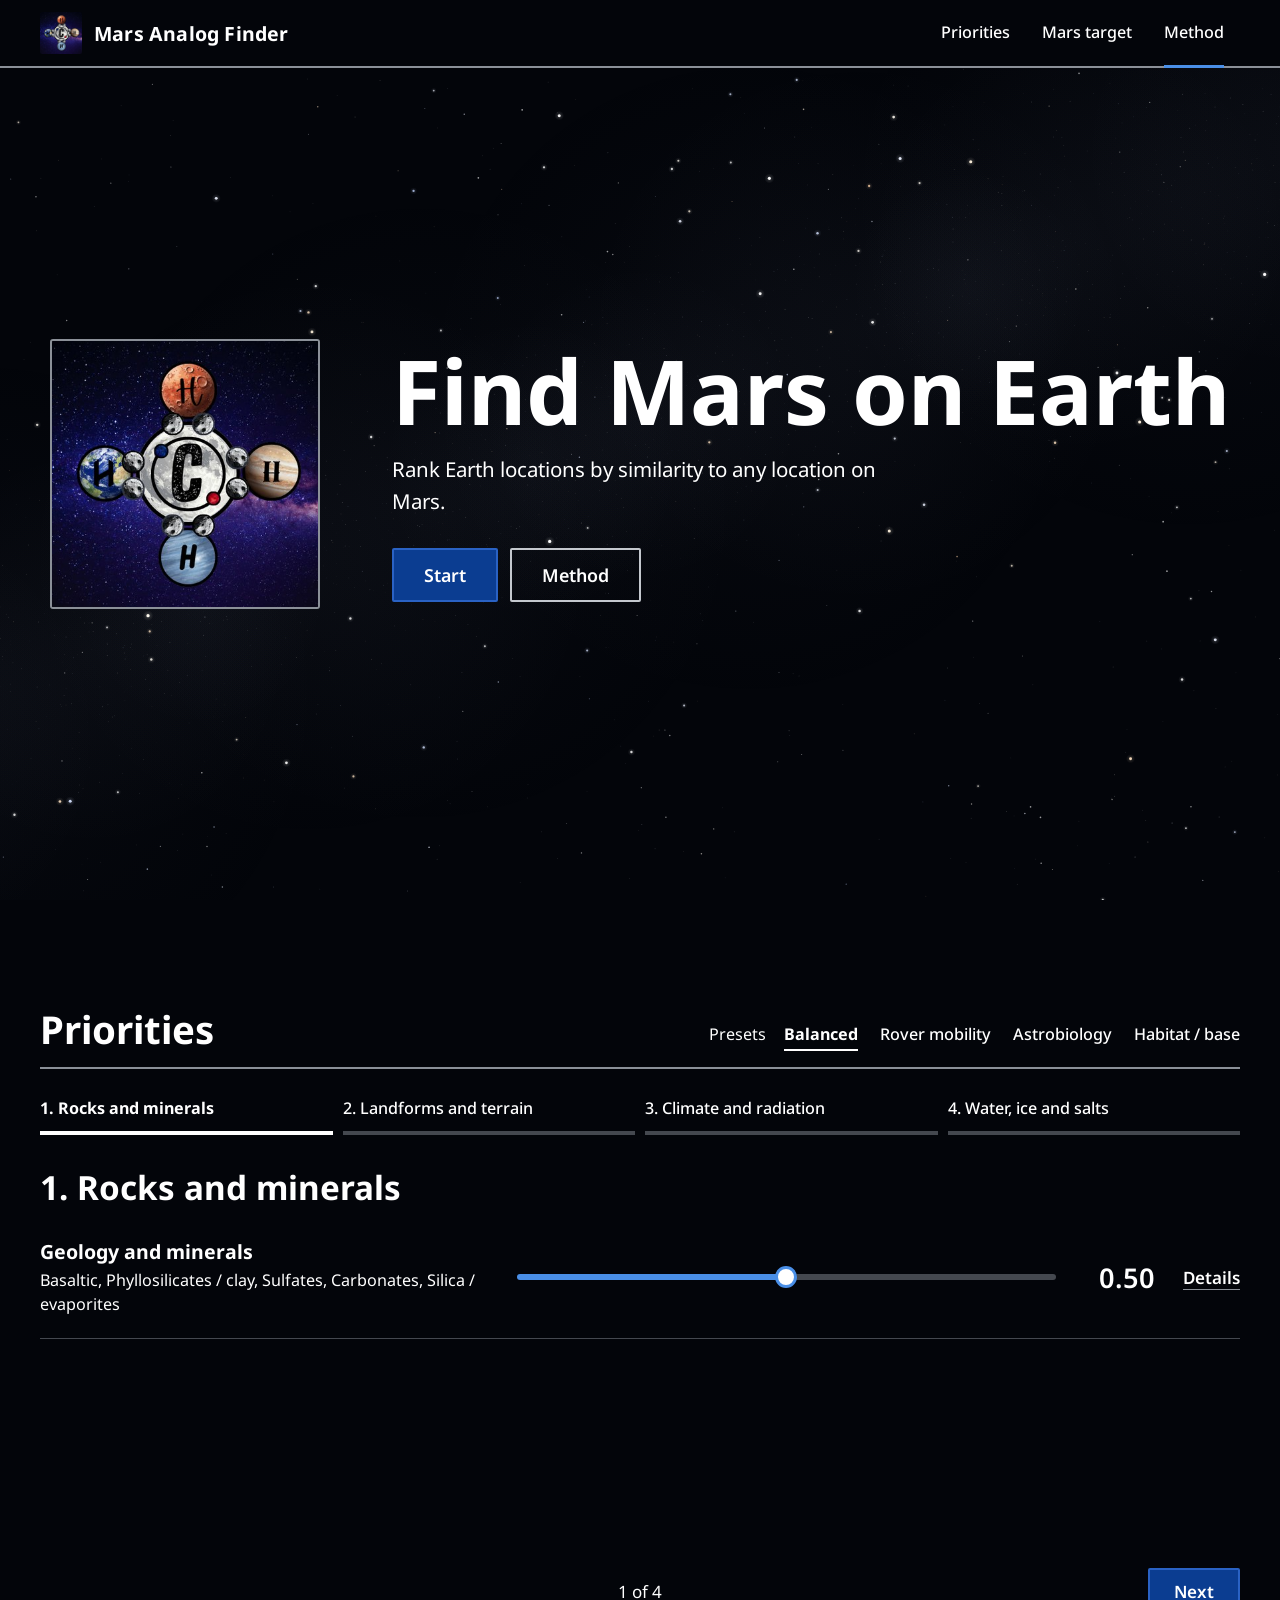
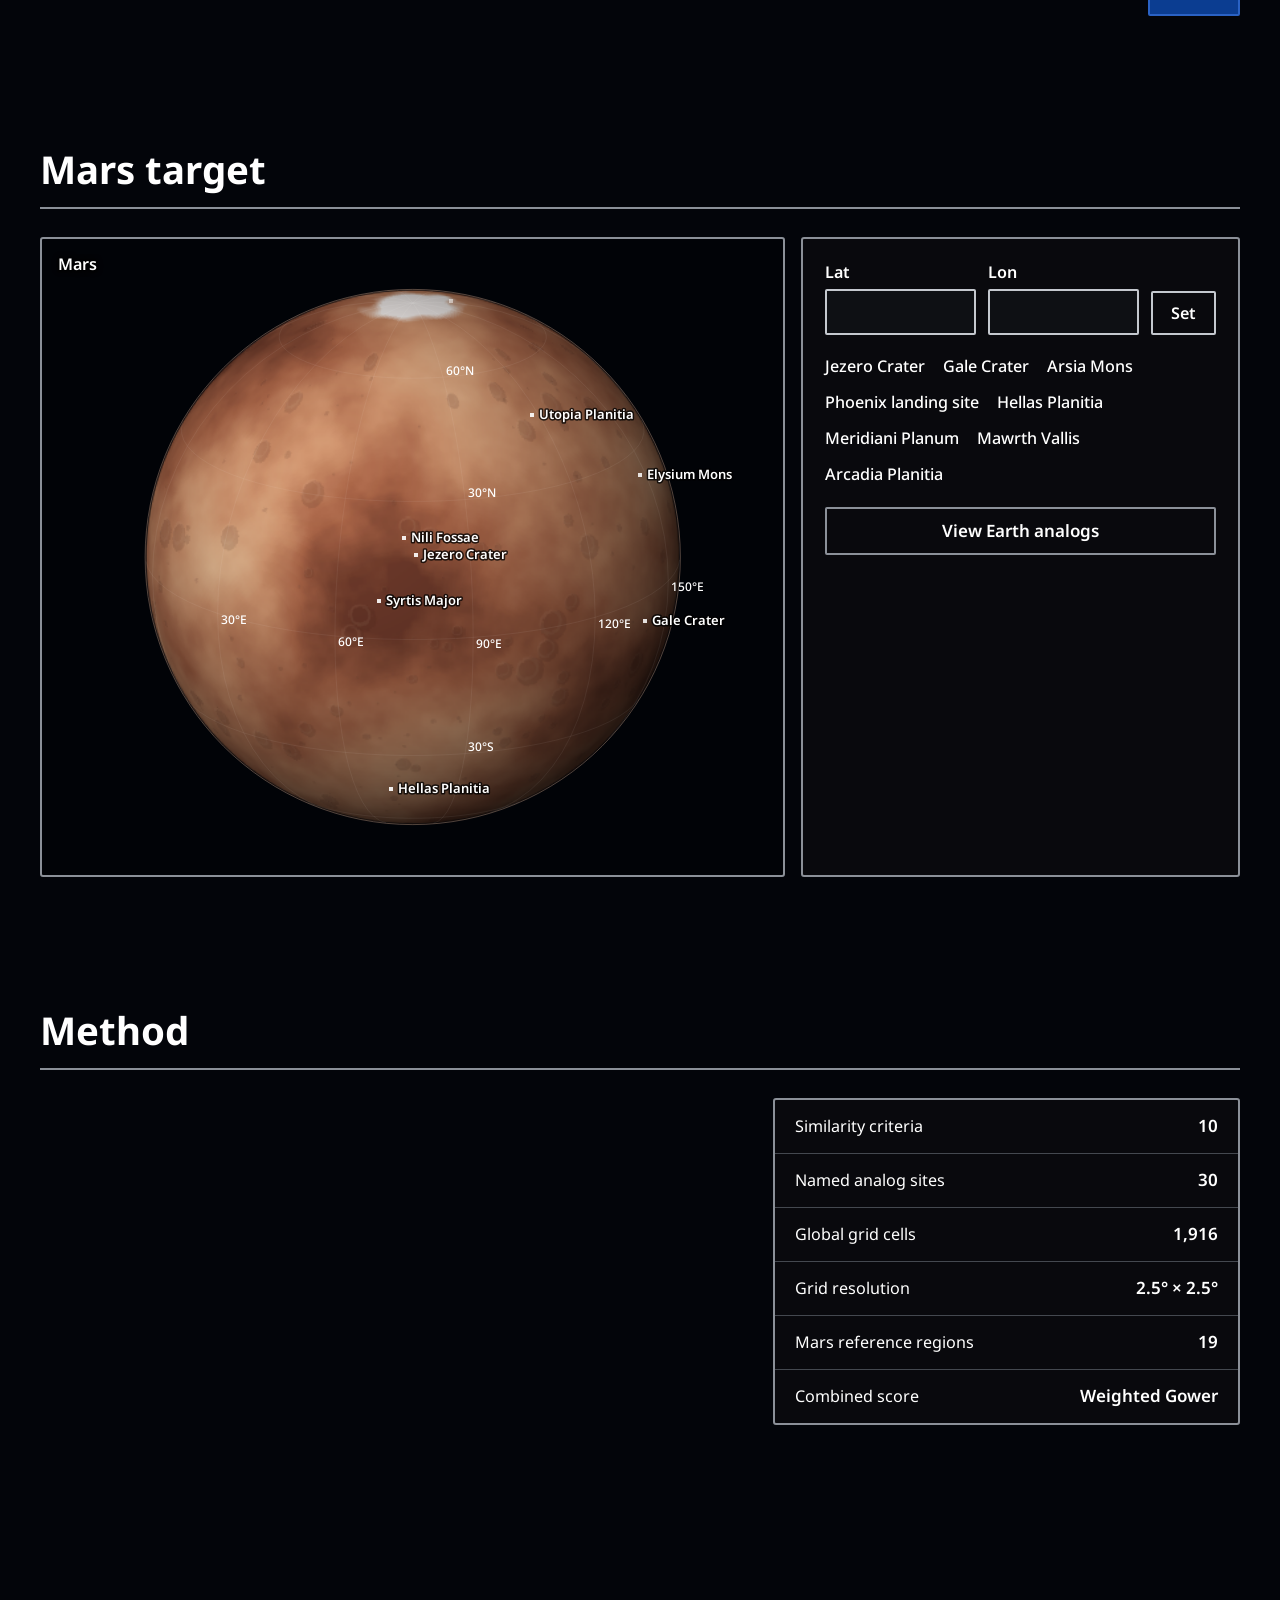
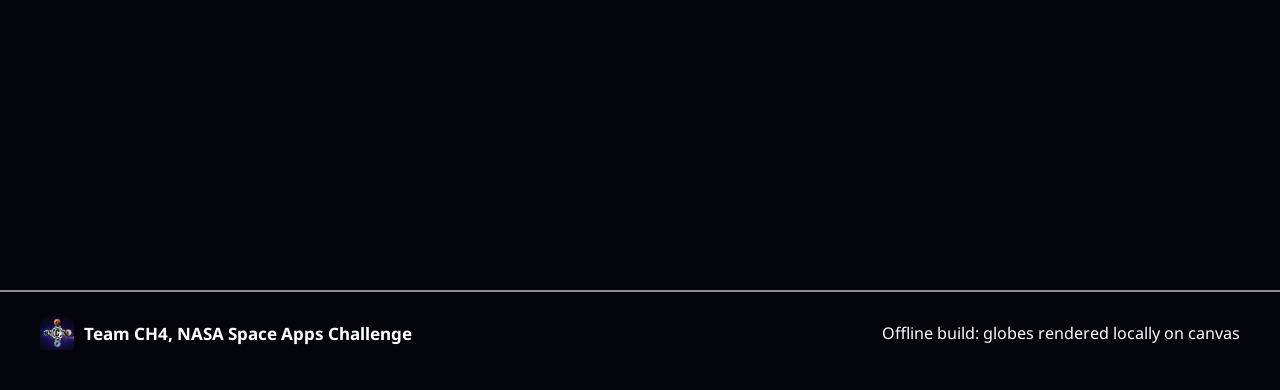
==== snowflake.html @ 0c8e8b40 "Updated wiki images & street view API, changed the format of the demo site." ====
<!DOCTYPE html>
<html lang="en">
<head>
  <meta charset="utf-8" />
  <meta name="viewport" content="width=device-width, initial-scale=1" />
  <meta name="snowflake-source" content="cortex-agent-authored" />
  <script type="application/json" id="snowflake-report-metadata">
{
  "generated": "2026-11-15",
  "intent": "Mars Analog Finder (CH4, NASA Space Apps): weight similarity criteria, pick a Mars location, rank the most similar Earth locations.",
  "dataSources": [
    {
      "type": "file",
      "path": "data/earth_sites.json"
    },
    {
      "type": "file",
      "path": "data/earth_grid.json"
    },
    {
      "type": "file",
      "path": "data/mars_regions.json"
    },
    {
      "type": "file",
      "path": "data/earth_coastlines.json"
    }
  ],
  "sections": [
    {
      "id": "hero",
      "title": "Find Mars on Earth",
      "producerNotes": "Static intro; stats are filled in from the embedded data at load."
    },
    {
      "id": "how",
      "title": "Three steps from Mars to Earth",
      "producerNotes": "Static description of the scoring formula in js/scoring.js."
    },
    {
      "id": "priorities",
      "title": "Set your mission priorities",
      "dataSources": [
        {
          "type": "file",
          "path": "js/criteria.js"
        }
      ],
      "producerNotes": "Criteria and presets come from js/criteria.js."
    },
    {
      "id": "target",
      "title": "Choose a location on Mars",
      "dataSources": [
        {
          "type": "file",
          "path": "data/mars_regions.json"
        }
      ],
      "producerNotes": "Offline canvas Mars globe (js/canvas-globes.js) with a procedural texture."
    },
    {
      "id": "results",
      "title": "Your closest Earth analogs",
      "dataSources": [
        {
          "type": "file",
          "path": "data/earth_sites.json"
        },
        {
          "type": "file",
          "path": "data/earth_grid.json"
        }
      ],
      "producerNotes": "Scores computed client-side by js/scoring.js. The bundled data is DEMO placeholder values; rebuild with tools/build_snowflake.mjs after replacing data/."
    }
  ]
}
  </script>
  <title>Mars Analog Finder | Team CH4</title>
  <meta name="description" content="Rank Earth locations by similarity to any location on Mars." />
  <link rel="icon" type="image/jpeg" data-logo />
  <style>
/* ==========================================================================
   Mars Analog Finder — styles
   Two typefaces only: Narwal for headings, Noto Sans for everything else.
   ========================================================================== */

/* Noto Sans is self-hosted (SIL Open Font License, assets/fonts/NotoSans-OFL.txt).
   Narwal loads from assets/fonts/Narwal.woff2 or a locally installed copy;
   until either exists, headings fall back to bold Noto Sans. */
@font-face { font-family: "Noto Sans"; font-style: normal; font-weight: 400; font-display: swap; src:url([data-uri]) format("woff2"); }
@font-face { font-family: "Noto Sans"; font-style: normal; font-weight: 500; font-display: swap; src:url([data-uri]) format("woff2"); }
@font-face { font-family: "Noto Sans"; font-style: normal; font-weight: 600; font-display: swap; src:url([data-uri]) format("woff2"); }
@font-face { font-family: "Noto Sans"; font-style: normal; font-weight: 700; font-display: swap; src:url([data-uri]) format("woff2"); }
@font-face { font-family: "Narwal"; font-style: normal; font-weight: 400 900; font-display: swap; src: local("Narwal"), local("Narwal Bold"); }

:root {
  color-scheme: dark;
  --bg: #03050a;
  --panel: rgba(10, 11, 14, 0.9);
  --panel-2: #0e1014;
  --line: #8b9098;          /* box outlines (2px), neutral grey */
  --line-2: #c4c8ce;        /* controls, hover */
  --rule: #44484f;          /* hairlines inside tables and lists */
  --text: #ffffff;          /* every piece of text is pure white */
  --nasa-blue: #0b3d91;
  --nasa-blue-2: #1450b5;
  --data: #4a8fe7;
  --err: #e5584f;
  --radius: 3px;
  --radius-sm: 2px;
  --bw: 2px;                /* border width */
  --font-head: "Narwal", "Noto Sans", sans-serif;
  --font-sans: "Noto Sans", sans-serif;
  /* Numbers use Noto Sans too, with tabular figures so columns line up. */
  --font-mono: var(--font-sans);
  /* Kept for the canvas globe, which reads these for its labels. */
  --font-display: var(--font-head);
  --font-body: var(--font-sans);
  --ease: cubic-bezier(.2, .7, .2, 1);
  /* Legible text on top of the globes without a box behind it. */
  --halo: 0 0 3px #000, 0 0 6px #000, 0 1px 2px #000;
}

*, *::before, *::after { box-sizing: border-box; }
/* 17px base; the smallest text anywhere is .85rem ≈ 14.5px. */
html { font-size: 17px; scroll-behavior: smooth; scroll-padding-top: 76px; }
body {
  margin: 0;
  min-height: 100vh;
  background: var(--bg);
  color: var(--text);
  font-family: var(--font-sans);
  font-variant-numeric: tabular-nums;
  font-size: 1rem;
  line-height: 1.55;
  overflow-x: hidden;
  -webkit-font-smoothing: antialiased;
}
img, svg { max-width: 100%; }
a { color: var(--text); text-decoration-thickness: 1px; text-underline-offset: 3px; }
a:hover { color: var(--text); }
::selection { background: rgba(74, 143, 231, .35); color: #fff; }
[hidden] { display: none !important; }
sub, sup { font-size: max(.8em, 14px); }
button, input, select { font-family: var(--font-sans); }

/* ---------------------------------------------------------------- background */
#starfield { position: fixed; inset: 0; width: 100%; height: 100%; z-index: -1; pointer-events: none; }

/* ---------------------------------------------------------------- nav */
.nav {
  position: fixed; top: 0; left: 0; right: 0; z-index: 50;
  display: flex; align-items: center; justify-content: space-between; gap: 20px;
  height: 68px; padding: 0 clamp(16px, 4vw, 40px);
  background: #03050a;
  border-bottom: var(--bw) solid var(--line);
}
.brand { display: flex; align-items: center; gap: 12px; text-decoration: none; color: var(--text); }
.brand-logo { display: block; width: 42px; height: 42px; border-radius: var(--radius-sm); object-fit: cover; }
.brand strong { font: 700 1.15rem var(--font-head); letter-spacing: .01em; }
.steps { display: flex; align-self: stretch; }
.step { position: relative; display: flex; align-items: center; padding: 0 16px; color: var(--text); text-decoration: none; font-size: .95rem; font-weight: 500; }
.step::after { content: ""; position: absolute; left: 16px; right: 16px; bottom: calc(-1 * var(--bw)); height: 3px; background: transparent; transition: background .2s; }
.step.is-active::after { background: var(--data); }
.step.is-locked { display: none; }

/* ---------------------------------------------------------------- type */
h1, h2, h3, h4 { margin: 0; color: var(--text); font-family: var(--font-head); font-weight: 700; line-height: 1.12; }
h2 { font-size: clamp(1.9rem, 3vw, 2.5rem); }
h3 { font-size: 1.2rem; }
h4 { font-size: 1.05rem; }
.muted { color: var(--text); }

/* ---------------------------------------------------------------- reveal */
/* Scroll-linked fade (js/app.js sets --reveal from 0 to 1): the top of each block
   appears first and the bottom follows, so text fades in line by line. */
.reveal {
  --reveal: 0;
  -webkit-mask-image: linear-gradient(180deg, #000 calc(var(--reveal) * 160% - 60%), transparent calc(var(--reveal) * 160%));
  mask-image: linear-gradient(180deg, #000 calc(var(--reveal) * 160% - 60%), transparent calc(var(--reveal) * 160%));
}
.reveal.in { -webkit-mask-image: none; mask-image: none; }

/* ---------------------------------------------------------------- layout */
main { position: relative; }
.section { position: relative; width: 100%; max-width: 1280px; margin: 0 auto; padding: clamp(76px, 9vw, 108px) clamp(16px, 4vw, 40px) 24px; }
.section-head { display: flex; flex-wrap: wrap; align-items: flex-end; justify-content: space-between; gap: 14px 28px; margin-bottom: 28px; padding-bottom: 16px; border-bottom: var(--bw) solid var(--line); }
.panel { background: var(--panel); border: var(--bw) solid var(--line); border-radius: var(--radius); }

/* ---------------------------------------------------------------- hero */
.hero { min-height: 100vh; display: flex; align-items: center; justify-content: center; gap: clamp(28px, 6vw, 72px); max-width: 1280px; margin: 0 auto; padding: 120px clamp(16px, 4vw, 40px) 72px; }
.hero-logo { display: block; width: clamp(170px, 22vw, 270px); height: auto; border: var(--bw) solid var(--line); border-radius: var(--radius); }
.hero-title { font-size: clamp(3rem, 7vw, 5.6rem); line-height: 1; margin-bottom: 18px; }
.hero-sub { font-size: clamp(1.1rem, 1.6vw, 1.3rem); max-width: 540px; margin: 0 0 30px; }
.hero-cta { display: flex; flex-wrap: wrap; gap: 12px; }
.no-logo .hero-logo, .no-logo .brand-logo, .no-logo .footer-brand img { display: none; }

/* ---------------------------------------------------------------- buttons */
.btn { --h: 48px; display: inline-flex; align-items: center; justify-content: center; height: var(--h); padding: 0 24px; border: var(--bw) solid transparent; border-radius: var(--radius-sm); font: 600 1rem var(--font-sans); color: var(--text); text-decoration: none; cursor: pointer; transition: background .15s, border-color .15s; white-space: nowrap; }
.btn-primary { background: var(--nasa-blue); border-color: #2a62c4; }
.btn-primary:hover { background: var(--nasa-blue-2); }
.btn-ghost { background: transparent; border-color: var(--line-2); }
.btn-ghost:hover { border-color: #fff; }
.btn-lg { --h: 54px; padding: 0 30px; font-size: 1.05rem; }
.btn-sm { --h: 44px; padding: 0 18px; font-size: .95rem; }
.btn-block { width: 100%; }
.btn:disabled { background: transparent; border-color: var(--line); cursor: not-allowed; }
/* Plain text button (Back, Details). */
.btn-text { padding: 6px 0; border: 0; background: none; color: var(--text); font: 600 1rem var(--font-sans); text-decoration: underline; text-decoration-color: var(--line); text-underline-offset: 5px; cursor: pointer; }
.btn-text:hover { text-decoration-color: #fff; }
:focus-visible { outline: 2px solid var(--data); outline-offset: 3px; }

/* Text options (presets, quick picks, map layers, Bars/Color): words, not boxes.
   The active option is bold and underlined. */
.chip-row, .segmented { display: flex; flex-wrap: wrap; gap: 4px 22px; }
.chip, .segmented button {
  padding: 4px 0; border: 0; border-bottom: 2px solid transparent; border-radius: 0; background: none;
  color: var(--text); font: 500 .95rem var(--font-sans); cursor: pointer; transition: border-color .15s;
}
.chip:hover, .segmented button:hover { border-bottom-color: var(--line); }
.chip.is-active, .segmented button.is-active { font-weight: 700; border-bottom-color: #fff; }

/* ---------------------------------------------------------------- priorities */
.presets-wrap { display: flex; flex-wrap: wrap; align-items: baseline; gap: 6px 18px; }
.presets-wrap > span { font-size: .95rem; }

/* Progress: four labelled segments; done ones blue, the current one white. */
.progress { display: grid; grid-template-columns: repeat(4, minmax(0, 1fr)); gap: 10px; margin: 0 0 34px; padding: 0; list-style: none; }
.progress button { display: block; width: 100%; padding: 0 0 12px; border: 0; border-bottom: 4px solid var(--rule); background: none; color: var(--text); font: 500 .95rem var(--font-sans); text-align: left; cursor: pointer; transition: border-color .2s; }
.progress button.is-done { border-bottom-color: var(--nasa-blue-2); }
.progress button[aria-current="step"] { border-bottom-color: #fff; font-weight: 700; }
.progress button:disabled { cursor: default; }
.progress button:hover:not(:disabled):not([aria-current]) { border-bottom-color: var(--line); }

/* Paged form: every page sits in the same grid cell, so the box keeps the
   tallest page's height and the Back/Next row never jumps. */
.criteria-grid { display: grid; overflow-x: clip; }   /* off-page slides must not widen the page; dropdowns still overflow downwards */
.category-block { grid-area: 1 / 1; align-content: start; transition: opacity .35s var(--ease), transform .35s var(--ease), visibility 0s linear .35s; }
.category-block:not(.is-current) { opacity: 0; transform: translateX(var(--from, 24px)); visibility: hidden; pointer-events: none; }
.category-block.is-current { transition: opacity .35s var(--ease), transform .35s var(--ease); }
.category-title { font-size: clamp(1.6rem, 2.6vw, 2rem); margin-bottom: 10px; }

/* One row per criterion: name and what it measures, then the slider and value. */
.category-cards { display: grid; }
.crit-card { position: relative; display: grid; grid-template-columns: minmax(0, 1fr) minmax(240px, 1.2fr) 4.2rem auto; align-items: center; gap: 8px 28px; padding: 22px 0; border-bottom: 1px solid var(--rule); }
.crit-card.is-open { z-index: 30; }
.crit-text label { display: block; font: 700 1.15rem var(--font-sans); }
.crit-measures { margin: 4px 0 0; font-size: .95rem; line-height: 1.45; }
.crit-value { font: 600 1.6rem var(--font-sans); text-align: right; font-variant-numeric: tabular-nums; }
.crit-card.is-off .crit-text, .crit-card.is-off .crit-value { opacity: .6; }
.slider { --pct: 50%; width: 100%; margin: 0; -webkit-appearance: none; appearance: none; height: 6px; border-radius: 3px; background: linear-gradient(90deg, var(--cat) 0 var(--pct), var(--rule) var(--pct) 100%); outline-offset: 8px; cursor: pointer; }
.slider::-webkit-slider-thumb { -webkit-appearance: none; width: 22px; height: 22px; border-radius: 50%; background: #fff; border: 3px solid var(--cat); }
.slider::-moz-range-thumb { width: 16px; height: 16px; border-radius: 50%; background: #fff; border: 3px solid var(--cat); }
/* Details open as a dropdown below the row: it scrolls internally and never changes the row height. */
.crit-info {
  position: absolute; left: 0; right: 0; top: calc(100% - 1px); z-index: 20;
  max-height: 300px; overflow-y: auto; padding: 16px 20px; font-size: .95rem;
  background: #0e1014; border: var(--bw) solid var(--line-2); border-radius: 0 0 var(--radius) var(--radius);
  opacity: 0; visibility: hidden; transform: translateY(-6px);
  transition: opacity .25s var(--ease), transform .25s var(--ease), visibility 0s linear .25s;
}
.crit-card.is-open .crit-info { opacity: 1; visibility: visible; transform: none; transition: opacity .25s var(--ease), transform .25s var(--ease); }
.crit-info p { margin: 0 0 10px; }
.crit-info dl { display: grid; grid-template-columns: auto 1fr; gap: 8px 16px; margin: 0; }
.crit-info dt { font-weight: 700; }
.crit-info dd { margin: 0; }
.crit-info .crit-note { margin: 12px 0 0; }

.form-nav { display: grid; grid-template-columns: 1fr auto 1fr; align-items: center; gap: 16px; margin-top: 30px; }
.form-nav #pagePrev { justify-self: start; }
.form-nav #pageNext { justify-self: end; }
.form-nav .btn-text:disabled { visibility: hidden; }
.form-count { font-size: 1rem; }

/* ---------------------------------------------------------------- viewers */
.viewer-shell { position: relative; border: var(--bw) solid var(--line); border-radius: var(--radius); overflow: hidden; min-height: 520px; background: rgba(1, 2, 6, .55); }
.viewer { position: absolute; inset: 0; }
.viewer .cesium-viewer, .viewer .cesium-widget, .viewer canvas { width: 100%; height: 100%; }
.viewer .cesium-viewer-bottom { opacity: .7; }
.viewer .cesium-widget-credits { font-size: 12px; }
.mars-shell .viewer canvas { cursor: crosshair !important; }
.mars-shell .viewer canvas:active { cursor: grabbing !important; }
.viewer-loading { position: absolute; inset: 0; display: grid; place-content: center; justify-items: center; gap: 12px; transition: opacity .4s; z-index: 3; }
.viewer-loading.done { opacity: 0; pointer-events: none; }
.viewer-loading.error p { max-width: 340px; text-align: center; }
.spinner { width: 140px; height: 3px; background: var(--line); position: relative; overflow: hidden; }
.spinner::after { content: ""; position: absolute; top: 0; bottom: 0; width: 30%; background: var(--data); animation: scan 1.1s linear infinite; }
@keyframes scan { from { left: -30%; } to { left: 100%; } }
.viewer-badge { position: absolute; z-index: 4; top: 14px; left: 16px; font: 600 .95rem var(--font-sans); text-shadow: var(--halo); pointer-events: none; }
.cursor-readout { position: absolute; z-index: 5; pointer-events: none; font: 600 .95rem var(--font-sans); white-space: pre; text-shadow: var(--halo); transform: translate(16px, 14px); }
.viewer-tooltip { position: absolute; z-index: 6; pointer-events: none; min-width: 180px; padding: 10px 14px; border: var(--bw) solid var(--line-2); border-radius: var(--radius-sm); background: rgba(5, 8, 15, .97); transform: translate(14px, -50%); }
.viewer-tooltip b { display: block; font: 700 1rem var(--font-sans); }
.viewer-tooltip span { display: block; font-size: .9rem; margin-top: 2px; }
.viewer-tooltip strong { display: block; font: 600 1.2rem var(--font-sans); }

/* ---------------------------------------------------------------- target */
.target-layout { display: grid; grid-template-columns: minmax(0, 1.7fr) minmax(320px, 1fr); gap: 16px; }
.mars-shell { min-height: 640px; }
.target-panel { padding: 22px; display: flex; flex-direction: column; gap: 16px; }
.coord-form { display: grid; grid-template-columns: 1fr 1fr auto; gap: 12px; align-items: end; }
.coord-form label, .select-wrap { display: grid; gap: 6px; font: 600 .95rem var(--font-sans); }
input[type="number"], select { width: 100%; height: 46px; padding: 0 12px; border: var(--bw) solid var(--line-2); border-radius: var(--radius-sm); background: var(--panel-2); color: var(--text); font: 400 1rem var(--font-sans); transition: border-color .15s; }
input[type="number"]:focus, select:focus { border-color: var(--data); outline: none; }
/* No dropdown arrow icon: the select reads as a plain field. */
select { -webkit-appearance: none; appearance: none; cursor: pointer; }
select option { background: #0b111d; }
.form-error { margin: -6px 0 0; padding-left: 10px; border-left: 3px solid var(--err); font-size: .95rem; }
.form-error:empty { display: none; }
#quickPicks { gap: 4px 18px; }
.target-readout { flex: 1; padding-top: 14px; border-top: 1px solid var(--rule); }
.target-readout .coord-big { font: 600 1.4rem var(--font-sans); }
.target-readout .near { margin: 2px 0 14px; font: 700 1.1rem var(--font-head); }
.profile-list { display: grid; gap: 10px; }
.profile-row { display: grid; grid-template-columns: 110px 1fr 48px; align-items: center; gap: 12px; font-size: .95rem; }
.profile-row .bar { height: 12px; background: var(--rule); }
.profile-row .bar i { display: block; height: 100%; width: 0; background: var(--cat); transition: width .6s var(--ease); }
.profile-row .v { text-align: right; }

/* ---------------------------------------------------------------- results */
.results.is-hidden { display: none; }
.demo-badge { font-size: .95rem; }
.top-cards { display: grid; grid-template-columns: repeat(5, minmax(0, 1fr)); gap: 12px; margin-bottom: 16px; }
.top-card { display: flex; flex-direction: column; overflow: hidden; padding: 16px; text-align: left; cursor: pointer; color: var(--text); font: inherit; transition: border-color .15s, background .15s; }
.top-card:hover { border-color: var(--line-2); }
.top-card.is-selected { border-color: var(--data); background: rgba(16, 32, 60, .92); }
.top-head { display: flex; align-items: baseline; justify-content: space-between; }
.rank { font: 700 1.7rem var(--font-head); line-height: 1; }
.top-score { font: 600 1.8rem var(--font-sans); font-variant-numeric: tabular-nums; line-height: 1; }
.score-bar { height: 6px; background: var(--rule); margin: 12px 0 14px; }
.score-bar i { display: block; height: 100%; width: 0; background: var(--data); transition: width .8s var(--ease); }
.top-card h4 { font-size: 1.1rem; }
.top-card .where { margin: 2px 0 14px; font-size: .95rem; }
.mini-bars { margin-top: auto; display: grid; grid-template-columns: repeat(10, 1fr); align-items: end; gap: 3px; height: 68px; border-bottom: var(--bw) solid var(--line-2); }
.mini-bars i { display: block; background: var(--cat); height: 0; transition: height .7s var(--ease); }

/* Location images: the image, then a caption underneath (no label boxes over the picture). */
.card-photo { margin: -16px -16px 14px; }
.card-photo .view-img { border: 0; border-bottom: var(--bw) solid var(--line); border-radius: 0; }
.card-photo figcaption { padding: 6px 16px 0; font-size: .85rem; line-height: 1.35; }
.card-photo figcaption:empty { display: none; }
.view-img { position: relative; aspect-ratio: 16 / 9; overflow: hidden; border: var(--bw) solid var(--line); border-radius: var(--radius-sm); background: #0b0d12; }
.view-img img { display: block; width: 100%; height: 100%; object-fit: cover; opacity: 0; transition: opacity .5s var(--ease); }
.is-loaded .view-img img[src] { opacity: 1; }
.view-img .pano { position: absolute; inset: 0; }
.card-photo .pano { pointer-events: none; }   /* the card itself is the click target */

.earth-layout { display: grid; grid-template-columns: minmax(0, 1.7fr) minmax(340px, 1fr); gap: 16px; margin-bottom: 16px; align-items: start; }
.earth-shell { height: 720px; min-height: 0; }
/* Map controls sit on soft dark fades, not in boxes. */
.layer-picker { position: absolute; top: 0; left: 0; right: 0; z-index: 5; display: flex; flex-wrap: wrap; padding: 12px 16px 28px; gap: 2px 18px; background: linear-gradient(180deg, rgba(3, 5, 10, .92), rgba(3, 5, 10, .6) 60%, transparent); }
.layer-picker .chip, .view-toggle button { text-shadow: var(--halo); }
.map-key { position: absolute; right: 0; bottom: 0; z-index: 5; display: flex; flex-direction: column; align-items: flex-end; gap: 10px; padding: 40px 16px 14px 48px; background: radial-gradient(120% 120% at 100% 100%, rgba(3, 5, 10, .92) 45%, transparent 75%); }
.legend { width: 260px; }
.legend:empty { display: none; }
.legend h5 { margin: 0 0 8px; font: 700 1rem var(--font-head); text-align: right; text-shadow: var(--halo); }
.legend .ramp { height: 14px; background: linear-gradient(90deg, #123a82, #2a63c4, #7fa6d9, #e8c9a0, #f39a42, #ff7a00); }
.legend .ticks { display: flex; justify-content: space-between; margin-top: 4px; font-size: .9rem; text-shadow: var(--halo); }

.detail-panel { padding: 22px; display: flex; flex-direction: column; gap: 12px; }
.detail-panel .detail-title { font-size: 1.5rem; }
.detail-panel .where { margin: 0; font-size: .95rem; }
.detail-total { padding: 8px 0; border-top: 1px solid var(--rule); border-bottom: 1px solid var(--rule); }
.detail-total strong { font: 600 2.4rem var(--font-sans); font-variant-numeric: tabular-nums; }
.detail-panel .chart-box { height: 400px; }
.detail-views { display: grid; grid-template-columns: repeat(auto-fit, minmax(170px, 1fr)); gap: 12px; }
.view { margin: 0; display: grid; gap: 6px; align-content: start; }
.view figcaption { display: grid; gap: 2px; font-size: .85rem; line-height: 1.4; }
.view figcaption a { font-weight: 600; }
.view figcaption span { overflow-wrap: anywhere; }
.score-table, .rules-table { width: 100%; border-collapse: collapse; font-size: .95rem; }
.score-table th, .rules-table th { padding: 8px 0; text-align: left; font: 700 .95rem var(--font-sans); border-bottom: var(--bw) solid var(--line); }
.score-table td, .rules-table td { padding: 7px 0; border-bottom: 1px solid var(--rule); }
.score-table th:not(:first-child), .score-table td:not(:first-child) { text-align: right; }
.score-table td:not(:first-child) { font-variant-numeric: tabular-nums; }
.score-table .dot { display: inline-block; width: 10px; height: 10px; margin-right: 8px; background: var(--cat); }
.table-wrap { overflow-x: auto; }

.charts-grid { display: grid; grid-template-columns: repeat(2, minmax(0, 1fr)); gap: 16px; }
.chart-card { padding: 20px 22px 18px; }
.chart-card.wide { grid-column: 1 / -1; }
.chart-card header { display: flex; flex-wrap: wrap; align-items: center; justify-content: space-between; gap: 10px 20px; margin-bottom: 14px; padding-bottom: 12px; border-bottom: 1px solid var(--rule); }
.chart-card header > select { width: auto; min-width: 210px; max-width: 100%; }
.select-row { display: flex; gap: 14px; }
.select-wrap { min-width: 190px; grid-template-columns: auto 1fr; align-items: center; }
.chart-box { position: relative; width: 100%; height: 400px; }
.chart-box.tall { height: 440px; }
.chart-box > canvas { width: 100% !important; height: 100% !important; }
.chart-fallback { display: grid; place-items: center; height: 100%; font-size: .95rem; }

/* ---------------------------------------------------------------- method */
.method-grid { display: grid; grid-template-columns: minmax(0, 1.5fr) minmax(300px, 1fr); gap: 16px 32px; align-items: start; }
.method-main { display: grid; gap: 22px; }
.how-steps { margin: 0; padding-left: 1.4em; font: 700 1.15rem var(--font-head); display: grid; gap: 6px; }
.formula { display: flex; flex-wrap: wrap; align-items: center; gap: 12px 40px; padding: 4px 0 18px; border-bottom: 1px solid var(--rule); }
.formula code { font: 500 1.15rem var(--font-sans); }
.symbols { flex-basis: 100%; display: flex; flex-wrap: wrap; gap: 6px 28px; margin: 4px 0 0; font-size: .95rem; }
.symbols div { display: flex; gap: 8px; }
.symbols dt { font-weight: 700; }
.symbols dd { margin: 0; }
.rules-table th, .rules-table td { padding-right: 16px; }
.rules-table code { font: .95rem var(--font-sans); }
.spec { margin: 0; }
.spec div { display: flex; justify-content: space-between; align-items: baseline; gap: 16px; padding: 14px 20px; border-bottom: 1px solid var(--rule); }
.spec div:last-child { border-bottom: 0; }
.spec dt { font-size: .95rem; }
.spec dd { margin: 0; font: 600 1rem var(--font-sans); font-variant-numeric: tabular-nums; text-align: right; }

/* ---------------------------------------------------------------- footer / toast */
.footer { max-width: 1280px; margin: 56px auto 0; padding: 24px clamp(16px, 4vw, 40px) 40px; display: flex; flex-wrap: wrap; align-items: center; justify-content: space-between; gap: 12px; font-size: .95rem; border-top: var(--bw) solid var(--line); }
.footer p { margin: 0; }
.footer-brand { display: flex; align-items: center; gap: 10px; font: 700 1rem var(--font-head); }
.footer-brand img { width: 34px; height: 34px; border-radius: var(--radius-sm); }
.toast { position: fixed; left: 50%; bottom: 24px; z-index: 100; transform: translate(-50%, 16px); opacity: 0; padding: 12px 18px; border: var(--bw) solid var(--line-2); border-radius: var(--radius-sm); background: #0b111d; font-size: .95rem; transition: opacity .25s, transform .25s; pointer-events: none; }
.toast.show { opacity: 1; transform: translate(-50%, 0); }

/* ---------------------------------------------------------------- responsive */
@media (max-width: 1100px) {
  .top-cards { grid-template-columns: repeat(auto-fit, minmax(210px, 1fr)); }
  .crit-card { grid-template-columns: minmax(0, 1fr) 4.2rem auto; }
  .crit-card .slider { grid-column: 1 / -1; grid-row: 2; }
}
@media (max-width: 960px) {
  .hero { flex-direction: column; align-items: flex-start; min-height: 0; padding-top: 116px; }
  .target-layout, .earth-layout, .method-grid { grid-template-columns: minmax(0, 1fr); }
  .charts-grid { grid-template-columns: minmax(0, 1fr); }
}
@media (max-width: 680px) {
  .brand strong { display: none; }
  .step { padding: 0 9px; font-size: .85rem; }
  .step::after { left: 9px; right: 9px; }
  .step[data-step="how"] { display: none; }
  .mars-shell { min-height: 460px; }
  .earth-shell { height: 520px; }
  .coord-form { grid-template-columns: 1fr 1fr; }
  .coord-form .btn { grid-column: 1 / -1; }
  .legend { width: 170px; }
  .layer-picker { flex-wrap: nowrap; overflow-x: auto; scrollbar-width: none; }
  .layer-picker .chip { flex: none; }
  .progress { gap: 6px; }
  .progress button { font-size: .85rem; }
  .progress button:not([aria-current]) span { display: none; }
  .crit-card { gap: 8px 16px; padding: 18px 0; }
  .select-row { width: 100%; }
  .select-wrap { min-width: 0; flex: 1; }
  .chart-box, .chart-box.tall { height: 340px; }
}
@media (prefers-reduced-motion: reduce) {
  *, *::before, *::after { animation-duration: .001s !important; animation-iteration-count: 1 !important; transition-duration: .001s !important; }
  html { scroll-behavior: auto; }
}

  </style>
  <script src="/libs/chart.js@4.4.4/chart.umd.js"></script>
  <script type="application/json" data-src="data/earth_sites.json">{"note":"DEMO DATA - criterion values are fabricated placeholders (0-1). Replace with real data.","criteria":["geology","topography","aeolian","caves","temperature","uv","aridity","ice","salts","periglacial"],"sites":[{"id":"atacama","name":"Yungay, Atacama Desert","country":"Chile","lat":-24.08,"lon":-69.92,"description":"The driest non-polar desert on Earth. Hyper-arid soils, nitrate and perchlorate salts and extreme UV make it a classic analog for Martian soil chemistry and life detection.","values":{"geology":0.72,"topography":0.62,"aeolian":0.55,"caves":0.12,"temperature":0.58,"uv":0.97,"aridity":0.98,"ice":0.08,"salts":0.86,"periglacial":0.1}},{"id":"dryvalleys","name":"Wright Valley, McMurdo Dry Valleys","country":"Antarctica","lat":-77.52,"lon":161.85,"description":"Ice-free polar desert with katabatic winds, sublimating ground ice, polygonal terrain and briny ponds. One of the closest climate analogs to Mars.","values":{"geology":0.55,"topography":0.7,"aeolian":0.62,"caves":0.1,"temperature":0.95,"uv":0.7,"aridity":0.94,"ice":0.9,"salts":0.8,"periglacial":0.92}},{"id":"donjuan","name":"Don Juan Pond","country":"Antarctica","lat":-77.56,"lon":161.19,"description":"A calcium-chloride brine pond that stays liquid down to about −50 °C. Water tracks feeding it are a model for deliquescence-driven brines on Mars.","values":{"geology":0.48,"topography":0.55,"aeolian":0.3,"caves":0.05,"temperature":0.96,"uv":0.68,"aridity":0.9,"ice":0.78,"salts":0.99,"periglacial":0.7}},{"id":"haughton","name":"Haughton Crater, Devon Island","country":"Canada","lat":75.38,"lon":-89.68,"description":"A 23 km impact crater in a polar desert. Home of the NASA Haughton-Mars Project for testing rovers, suits and field operations.","values":{"geology":0.66,"topography":0.74,"aeolian":0.3,"caves":0.08,"temperature":0.86,"uv":0.55,"aridity":0.8,"ice":0.8,"salts":0.42,"periglacial":0.88}},{"id":"riotinto","name":"Río Tinto","country":"Spain","lat":37.72,"lon":-6.55,"description":"Acidic, iron-rich river with jarosite and other sulfates that mirror the sulfate deposits seen at Meridiani Planum.","values":{"geology":0.93,"topography":0.48,"aeolian":0.12,"caves":0.2,"temperature":0.38,"uv":0.62,"aridity":0.4,"ice":0.02,"salts":0.55,"periglacial":0.05}},{"id":"maunakea","name":"Mauna Kea summit","country":"USA (Hawaiʻi)","lat":19.82,"lon":-155.47,"description":"High-altitude basaltic volcano with palagonitic, Mars-like regolith, strong UV and thin air. Used for in-situ resource utilization (ISRU) and rover tests.","values":{"geology":0.85,"topography":0.8,"aeolian":0.25,"caves":0.55,"temperature":0.52,"uv":0.92,"aridity":0.66,"ice":0.2,"salts":0.2,"periglacial":0.32}},{"id":"kau","name":"Kaʻū Desert, Kīlauea","country":"USA (Hawaiʻi)","lat":19.37,"lon":-155.33,"description":"Basaltic tephra plains, fresh lava flows and skylit lava tubes. A strong analog for volcanic terrain and caves on Mars.","values":{"geology":0.88,"topography":0.58,"aeolian":0.4,"caves":0.82,"temperature":0.35,"uv":0.85,"aridity":0.6,"ice":0.02,"salts":0.22,"periglacial":0.05}},{"id":"holuhraun","name":"Holuhraun lava field","country":"Iceland","lat":64.85,"lon":-16.83,"description":"One of the youngest flood basalts on Earth, with glacial outwash and black basaltic sand dunes, much like Martian volcanic plains.","values":{"geology":0.86,"topography":0.6,"aeolian":0.58,"caves":0.45,"temperature":0.72,"uv":0.4,"aridity":0.55,"ice":0.55,"salts":0.18,"periglacial":0.66}},{"id":"bockfjord","name":"Bockfjord Volcanic Complex, Svalbard","country":"Norway","lat":79.43,"lon":13.32,"description":"Arctic volcanic center with carbonate globules similar to those in Martian meteorite ALH84001. Used as an AMASE test site.","values":{"geology":0.84,"topography":0.66,"aeolian":0.2,"caves":0.18,"temperature":0.88,"uv":0.45,"aridity":0.7,"ice":0.85,"salts":0.3,"periglacial":0.86}},{"id":"mdrs","name":"Mars Desert Research Station, Hanksville","country":"USA (Utah)","lat":38.41,"lon":-110.79,"description":"Red Jurassic mudstones, clays and gypsum near the Mars Society habitat used for long-duration crew simulations.","values":{"geology":0.8,"topography":0.72,"aeolian":0.6,"caves":0.15,"temperature":0.55,"uv":0.72,"aridity":0.82,"ice":0.05,"salts":0.5,"periglacial":0.12}},{"id":"kelso","name":"Kelso Dunes, Mojave Desert","country":"USA (California)","lat":34.9,"lon":-115.7,"description":"Tall booming sand dunes and desert pavement. Used to test rover traction and dune morphology.","values":{"geology":0.55,"topography":0.55,"aeolian":0.95,"caves":0.1,"temperature":0.6,"uv":0.8,"aridity":0.88,"ice":0.02,"salts":0.4,"periglacial":0.05}},{"id":"badwater","name":"Badwater Basin, Death Valley","country":"USA (California)","lat":36.23,"lon":-116.77,"description":"Salt pans, evaporites and extreme heat below sea level, with Mars Hill and ancient lake beds nearby.","values":{"geology":0.7,"topography":0.3,"aeolian":0.55,"caves":0.1,"temperature":0.45,"uv":0.82,"aridity":0.94,"ice":0.01,"salts":0.82,"periglacial":0.08}},{"id":"sossusvlei","name":"Sossusvlei, Namib Desert","country":"Namibia","lat":-24.73,"lon":15.29,"description":"Giant star and linear dunes with fog-fed moisture, comparable to the large Martian dune fields.","values":{"geology":0.42,"topography":0.5,"aeolian":0.99,"caves":0.05,"temperature":0.5,"uv":0.85,"aridity":0.92,"ice":0,"salts":0.48,"periglacial":0.02}},{"id":"timanfaya","name":"Timanfaya, Lanzarote","country":"Spain","lat":29.02,"lon":-13.75,"description":"Barren basaltic lava fields, cinder cones and lava tubes. Used by the ESA PANGAEA geology training course.","values":{"geology":0.87,"topography":0.62,"aeolian":0.35,"caves":0.78,"temperature":0.42,"uv":0.78,"aridity":0.75,"ice":0,"salts":0.28,"periglacial":0.02}},{"id":"pilbara","name":"Dresser Formation, Pilbara","country":"Australia","lat":-21.15,"lon":119.42,"description":"3.5 billion-year-old stromatolites and hydrothermal silica: a reference for searching ancient Martian rocks for biosignatures.","values":{"geology":0.9,"topography":0.52,"aeolian":0.3,"caves":0.12,"temperature":0.4,"uv":0.88,"aridity":0.8,"ice":0,"salts":0.36,"periglacial":0.02}},{"id":"lonar","name":"Lonar Crater","country":"India","lat":19.98,"lon":76.51,"description":"A young impact crater in Deccan basalt with a saline, alkaline lake. A rare basalt-hosted impact analog.","values":{"geology":0.86,"topography":0.7,"aeolian":0.1,"caves":0.1,"temperature":0.3,"uv":0.8,"aridity":0.45,"ice":0,"salts":0.62,"periglacial":0.02}},{"id":"dallol","name":"Dallol, Danakil Depression","country":"Ethiopia","lat":14.24,"lon":40.3,"description":"Hyper-acidic, hypersaline hydrothermal field with sulfur, iron oxides and potash salts. An extreme habitability test bed.","values":{"geology":0.92,"topography":0.35,"aeolian":0.2,"caves":0.08,"temperature":0.2,"uv":0.9,"aridity":0.85,"ice":0,"salts":0.95,"periglacial":0}},{"id":"qaidam","name":"Dalangtan Playa, Qaidam Basin","country":"China","lat":38.5,"lon":92,"description":"High, cold, hyper-arid playa with chlorides, sulfates and wind-carved yardangs, very similar to Martian evaporite basins.","values":{"geology":0.82,"topography":0.78,"aeolian":0.8,"caves":0.05,"temperature":0.7,"uv":0.88,"aridity":0.93,"ice":0.1,"salts":0.88,"periglacial":0.25}},{"id":"lavabeds","name":"Lava Beds National Monument","country":"USA (California)","lat":41.71,"lon":-121.51,"description":"More than 700 lava tube caves with ice deposits and skylights. Used for cave robotics and subsurface life detection.","values":{"geology":0.8,"topography":0.65,"aeolian":0.12,"caves":0.97,"temperature":0.55,"uv":0.6,"aridity":0.55,"ice":0.35,"salts":0.12,"periglacial":0.2}},{"id":"cratersmoon","name":"Craters of the Moon","country":"USA (Idaho)","lat":43.42,"lon":-113.52,"description":"Basaltic fissure eruptions, spatter cones and lava tubes. Used in NASA's FINESSE and BASALT field campaigns.","values":{"geology":0.9,"topography":0.68,"aeolian":0.3,"caves":0.88,"temperature":0.62,"uv":0.7,"aridity":0.7,"ice":0.2,"salts":0.15,"periglacial":0.3}},{"id":"losthammer","name":"Lost Hammer Spring, Axel Heiberg Island","country":"Canada","lat":79.07,"lon":-90.35,"description":"Perennial sub-zero hypersaline spring flowing through permafrost, an analog for brines and methane seeps on Mars.","values":{"geology":0.7,"topography":0.66,"aeolian":0.1,"caves":0.08,"temperature":0.96,"uv":0.45,"aridity":0.72,"ice":0.92,"salts":0.85,"periglacial":0.82}},{"id":"uyuni","name":"Salar de Uyuni","country":"Bolivia","lat":-20.13,"lon":-67.49,"description":"The world's largest salt flat, at 3,650 m. Evaporite crusts, high UV and polygonal salt ridges.","values":{"geology":0.76,"topography":0.85,"aeolian":0.15,"caves":0.02,"temperature":0.62,"uv":0.95,"aridity":0.8,"ice":0.05,"salts":0.92,"periglacial":0.35}},{"id":"whitesands","name":"White Sands","country":"USA (New Mexico)","lat":32.88,"lon":-106.33,"description":"Gypsum dune field, the largest on Earth, analogous to the sulfate-rich dunes around the Martian north pole.","values":{"geology":0.78,"topography":0.55,"aeolian":0.96,"caves":0.02,"temperature":0.52,"uv":0.78,"aridity":0.8,"ice":0.02,"salts":0.62,"periglacial":0.05}},{"id":"tolbachik","name":"Tolbachik volcano, Kamchatka","country":"Russia","lat":55.83,"lon":160.33,"description":"Active basaltic volcano with fumarolic minerals, lava tubes and snowfields. A cold volcanic analog.","values":{"geology":0.88,"topography":0.72,"aeolian":0.3,"caves":0.65,"temperature":0.78,"uv":0.5,"aridity":0.4,"ice":0.6,"salts":0.25,"periglacial":0.62}},{"id":"wadirum","name":"Wadi Rum","country":"Jordan","lat":29.58,"lon":35.42,"description":"Red sandstone desert used as a Mars film set and for Austrian Space Forum (ÖWF) AMADEE analog missions.","values":{"geology":0.62,"topography":0.7,"aeolian":0.82,"caves":0.15,"temperature":0.48,"uv":0.84,"aridity":0.9,"ice":0,"salts":0.35,"periglacial":0.02}},{"id":"lut","name":"Dasht-e Lut yardangs","country":"Iran","lat":30.5,"lon":59,"description":"Among the hottest surfaces on Earth, with giant wind-sculpted yardangs like those of the Medusae Fossae Formation.","values":{"geology":0.66,"topography":0.6,"aeolian":0.92,"caves":0.05,"temperature":0.3,"uv":0.86,"aridity":0.97,"ice":0,"salts":0.58,"periglacial":0}},{"id":"teide","name":"Las Cañadas del Teide, Tenerife","country":"Spain","lat":28.27,"lon":-16.64,"description":"High volcanic caldera used to test ExoMars instruments, with basaltic and phonolitic lavas and clear, high-UV skies.","values":{"geology":0.84,"topography":0.82,"aeolian":0.25,"caves":0.45,"temperature":0.5,"uv":0.88,"aridity":0.7,"ice":0.05,"salts":0.2,"periglacial":0.1}},{"id":"pinacate","name":"Pinacate Peaks","country":"Mexico","lat":31.77,"lon":-113.5,"description":"Maar craters, cinder cones and lava fields bordering the Gran Desierto dune sea. Apollo astronauts trained here.","values":{"geology":0.84,"topography":0.6,"aeolian":0.8,"caves":0.4,"temperature":0.45,"uv":0.82,"aridity":0.88,"ice":0,"salts":0.3,"periglacial":0.02}},{"id":"ergchebbi","name":"Erg Chebbi, Sahara","country":"Morocco","lat":31.15,"lon":-3.97,"description":"Star dunes beside hamada plains and evaporites. Used for ESA and Mars rover field testing.","values":{"geology":0.55,"topography":0.62,"aeolian":0.97,"caves":0.05,"temperature":0.42,"uv":0.85,"aridity":0.95,"ice":0,"salts":0.45,"periglacial":0}},{"id":"utqiagvik","name":"Utqiaġvik polygon tundra","country":"USA (Alaska)","lat":71.29,"lon":-156.79,"description":"Ice-wedge polygons on continuous permafrost that closely resemble the patterned ground at the Phoenix landing site.","values":{"geology":0.35,"topography":0.4,"aeolian":0.15,"caves":0.02,"temperature":0.85,"uv":0.4,"aridity":0.45,"ice":0.97,"salts":0.35,"periglacial":0.97}}]}</script>
  <script type="application/json" data-src="data/earth_grid.json">{"note":"DEMO DATA - criterion values are fabricated placeholders (0-1). Replace with real data.","step_deg":2.5,"columns":["lat","lon","geology","topography","aeolian","caves","temperature","uv","aridity","ice","salts","periglacial"],"points":[[-78.75,-161.25,0.34,0.43,0.08,0.02,0.95,0.38,0.45,0.89,0.25,0.86],[-78.75,-148.75,0.35,0.41,0.08,0.02,0.94,0.38,0.45,0.89,0.25,0.8],[-78.75,-136.25,0.34,0.44,0.08,0.02,0.95,0.39,0.45,0.9,0.25,0.77],[-78.75,-123.75,0.35,0.45,0.08,0.02,0.95,0.39,0.45,0.91,0.25,0.75],[-78.75,-111.25,0.35,0.45,0.08,0.02,0.95,0.39,0.45,0.91,0.25,0.73],[-78.75,-98.75,0.35,0.45,0.08,0.02,0.95,0.39,0.45,0.91,0.25,0.71],[-78.75,-86.25,0.34,0.46,0.08,0.02,0.95,0.39,0.45,0.91,0.25,0.73],[-78.75,-48.75,0.37,0.59,0.08,0.02,0.97,0.42,0.45,0.92,0.25,0.76],[-78.75,-23.75,0.36,0.65,0.08,0.02,0.97,0.43,0.45,0.92,0.25,0.77],[-78.75,-11.25,0.35,0.64,0.08,0.02,0.97,0.43,0.45,0.92,0.25,0.77],[-78.75,1.25,0.36,0.63,0.08,0.02,0.97,0.43,0.45,0.91,0.25,0.78],[-78.75,13.75,0.35,0.66,0.08,0.02,0.97,0.43,0.45,0.91,0.25,0.8],[-78.75,26.25,0.35,0.66,0.08,0.02,0.97,0.43,0.45,0.91,0.25,0.8],[-78.75,38.75,0.35,0.6,0.08,0.02,0.97,0.42,0.45,0.9,0.25,0.8],[-78.75,51.25,0.35,0.48,0.08,0.02,0.95,0.4,0.45,0.87,0.25,0.79],[-78.75,63.75,0.35,0.38,0.08,0.02,0.94,0.37,0.45,0.84,0.25,0.74],[-78.75,76.25,0.34,0.34,0.08,0.02,0.94,0.36,0.45,0.83,0.25,0.7],[-78.75,88.75,0.34,0.3,0.08,0.02,0.93,0.35,0.45,0.82,0.25,0.7],[-78.75,101.25,0.35,0.29,0.08,0.02,0.93,0.35,0.45,0.82,0.25,0.69],[-78.75,113.75,0.35,0.28,0.08,0.02,0.93,0.34,0.45,0.82,0.25,0.71],[-78.75,126.25,0.35,0.29,0.08,0.02,0.93,0.34,0.45,0.83,0.25,0.73],[-78.75,138.75,0.34,0.31,0.08,0.02,0.93,0.35,0.45,0.86,0.25,0.75],[-78.75,151.25,0.34,0.35,0.08,0.02,0.94,0.36,0.45,0.88,0.25,0.8],[-78.75,163.75,0.33,0.41,0.08,0.02,0.94,0.38,0.45,0.88,0.25,0.85],[-76.25,-143.19,0.35,0.45,0.08,0.02,0.94,0.41,0.44,0.88,0.25,0.78],[-76.25,-132.67,0.34,0.48,0.08,0.02,0.94,0.41,0.44,0.89,0.25,0.77],[-76.25,-122.15,0.35,0.48,0.08,0.02,0.94,0.41,0.44,0.9,0.25,0.75],[-76.25,-111.63,0.35,0.5,0.08,0.02,0.94,0.42,0.44,0.9,0.25,0.72],[-76.25,-101.11,0.35,0.49,0.08,0.02,0.94,0.42,0.44,0.9,0.25,0.71],[-76.25,-90.6,0.34,0.5,0.08,0.02,0.94,0.42,0.44,0.89,0.25,0.69],[-76.25,-80.08,0.35,0.51,0.08,0.02,0.95,0.42,0.44,0.9,0.25,0.7],[-76.25,-16.97,0.35,0.72,0.08,0.02,0.97,0.47,0.44,0.92,0.25,0.73],[-76.25,-6.45,0.35,0.67,0.08,0.02,0.96,0.45,0.44,0.91,0.25,0.78],[-76.25,4.07,0.35,0.65,0.08,0.02,0.96,0.45,0.44,0.9,0.25,0.78],[-76.25,14.58,0.35,0.69,0.08,0.02,0.96,0.46,0.44,0.91,0.25,0.77],[-76.25,25.1,0.35,0.67,0.08,0.02,0.96,0.46,0.44,0.91,0.25,0.76],[-76.25,35.62,0.35,0.61,0.08,0.02,0.96,0.44,0.44,0.89,0.25,0.79],[-76.25,46.14,0.35,0.58,0.08,0.02,0.95,0.44,0.44,0.88,0.25,0.77],[-76.25,56.66,0.35,0.47,0.08,0.02,0.94,0.41,0.44,0.84,0.25,0.76],[-76.25,67.17,0.35,0.36,0.08,0.02,0.93,0.39,0.44,0.81,0.25,0.73],[-76.25,77.69,0.35,0.31,0.08,0.02,0.92,0.37,0.44,0.79,0.25,0.67],[-76.25,88.21,0.34,0.27,0.08,0.02,0.91,0.36,0.44,0.78,0.25,0.65],[-76.25,98.73,0.34,0.27,0.08,0.02,0.91,0.36,0.44,0.78,0.25,0.65],[-76.25,109.25,0.35,0.27,0.08,0.02,0.91,0.36,0.44,0.79,0.25,0.7],[-76.25,119.77,0.35,0.27,0.08,0.02,0.91,0.36,0.44,0.8,0.25,0.73],[-76.25,130.28,0.35,0.28,0.08,0.02,0.92,0.36,0.44,0.81,0.25,0.74],[-76.25,140.8,0.34,0.29,0.08,0.02,0.92,0.37,0.44,0.83,0.25,0.76],[-76.25,151.32,0.34,0.33,0.08,0.02,0.92,0.38,0.44,0.85,0.25,0.78],[-76.25,161.84,0.34,0.36,0.08,0.02,0.93,0.38,0.44,0.86,0.25,0.81],[-73.75,-121.93,0.4,0.53,0.08,0.08,0.9,0.45,0.42,0.85,0.23,0.71],[-73.75,-95.13,0.35,0.53,0.08,0.02,0.9,0.45,0.42,0.83,0.23,0.65],[-73.75,-86.19,0.35,0.52,0.08,0.02,0.89,0.45,0.42,0.83,0.23,0.64],[-73.75,-77.26,0.35,0.54,0.08,0.02,0.9,0.45,0.42,0.84,0.23,0.65],[-73.75,-68.32,0.35,0.56,0.08,0.02,0.9,0.46,0.42,0.85,0.23,0.66],[-73.75,-14.72,0.35,0.74,0.08,0.02,0.92,0.5,0.42,0.86,0.23,0.67],[-73.75,-5.79,0.35,0.69,0.08,0.02,0.91,0.49,0.42,0.85,0.23,0.71],[-73.75,3.15,0.34,0.69,0.08,0.02,0.91,0.49,0.42,0.85,0.23,0.72],[-73.75,12.08,0.36,0.7,0.08,0.02,0.91,0.49,0.42,0.85,0.23,0.71],[-73.75,21.02,0.35,0.67,0.08,0.02,0.91,0.48,0.42,0.85,0.23,0.69],[-73.75,29.95,0.36,0.56,0.08,0.02,0.9,0.46,0.42,0.83,0.23,0.7],[-73.75,38.88,0.35,0.58,0.08,0.02,0.9,0.46,0.42,0.83,0.23,0.71],[-73.75,47.82,0.35,0.57,0.08,0.02,0.9,0.46,0.42,0.83,0.23,0.7],[-73.75,56.75,0.36,0.46,0.08,0.02,0.89,0.44,0.42,0.79,0.23,0.7],[-73.75,65.69,0.36,0.37,0.08,0.02,0.88,0.41,0.42,0.75,0.23,0.69],[-73.75,74.62,0.35,0.3,0.08,0.02,0.87,0.39,0.42,0.72,0.23,0.65],[-73.75,83.55,0.35,0.27,0.08,0.02,0.86,0.39,0.42,0.71,0.23,0.61],[-73.75,92.49,0.36,0.27,0.08,0.02,0.86,0.39,0.42,0.72,0.23,0.61],[-73.75,101.42,0.35,0.28,0.08,0.02,0.86,0.39,0.42,0.72,0.23,0.63],[-73.75,110.36,0.35,0.28,0.08,0.02,0.86,0.39,0.42,0.73,0.23,0.65],[-73.75,119.29,0.35,0.27,0.08,0.02,0.86,0.39,0.42,0.74,0.23,0.66],[-73.75,128.22,0.34,0.29,0.08,0.02,0.87,0.39,0.42,0.77,0.23,0.67],[-73.75,137.16,0.34,0.28,0.08,0.02,0.87,0.39,0.42,0.77,0.23,0.68],[-73.75,146.09,0.34,0.3,0.08,0.02,0.87,0.4,0.42,0.79,0.23,0.69],[-73.75,155.03,0.34,0.31,0.08,0.02,0.87,0.4,0.42,0.78,0.23,0.7],[-73.75,163.96,0.34,0.35,0.08,0.02,0.87,0.41,0.42,0.79,0.23,0.75],[-71.25,-67.23,0.37,0.54,0.08,0.03,0.81,0.49,0.38,0.75,0.21,0.56],[-71.25,2.77,0.34,0.76,0.08,0.02,0.84,0.53,0.38,0.77,0.21,0.63],[-71.25,10.55,0.35,0.73,0.08,0.02,0.83,0.52,0.38,0.77,0.21,0.62],[-71.25,18.33,0.35,0.68,0.08,0.02,0.83,0.51,0.38,0.77,0.21,0.6],[-71.25,26.1,0.36,0.61,0.08,0.02,0.82,0.5,0.38,0.75,0.21,0.6],[-71.25,33.88,0.36,0.54,0.08,0.02,0.81,0.49,0.38,0.74,0.21,0.62],[-71.25,41.66,0.38,0.56,0.08,0.04,0.82,0.49,0.38,0.74,0.21,0.62],[-71.25,49.44,0.36,0.55,0.08,0.02,0.82,0.49,0.38,0.73,0.21,0.61],[-71.25,57.21,0.36,0.45,0.08,0.02,0.8,0.46,0.38,0.7,0.21,0.61],[-71.25,64.99,0.36,0.37,0.08,0.02,0.79,0.45,0.38,0.67,0.21,0.61],[-71.25,72.77,0.36,0.31,0.08,0.02,0.79,0.43,0.38,0.64,0.21,0.59],[-71.25,80.55,0.35,0.29,0.08,0.02,0.78,0.42,0.38,0.63,0.21,0.57],[-71.25,88.32,0.35,0.26,0.08,0.02,0.78,0.41,0.38,0.61,0.21,0.56],[-71.25,96.1,0.36,0.29,0.08,0.02,0.78,0.42,0.38,0.62,0.21,0.56],[-71.25,103.88,0.35,0.32,0.08,0.02,0.79,0.43,0.38,0.63,0.21,0.57],[-71.25,111.66,0.35,0.31,0.08,0.02,0.79,0.43,0.38,0.65,0.21,0.56],[-71.25,119.43,0.35,0.28,0.08,0.02,0.78,0.42,0.38,0.65,0.21,0.57],[-71.25,127.21,0.34,0.32,0.08,0.02,0.79,0.43,0.38,0.68,0.21,0.58],[-71.25,134.99,0.34,0.31,0.08,0.02,0.79,0.43,0.38,0.69,0.21,0.59],[-71.25,142.77,0.33,0.31,0.08,0.02,0.79,0.43,0.38,0.68,0.21,0.58],[-71.25,150.54,0.34,0.31,0.08,0.02,0.79,0.43,0.38,0.68,0.21,0.59],[-71.25,158.32,0.35,0.34,0.08,0.02,0.79,0.44,0.38,0.68,0.21,0.6],[-71.25,166.1,0.34,0.36,0.08,0.02,0.79,0.44,0.38,0.69,0.21,0.63],[-68.75,-66.19,0.36,0.51,0.08,0.02,0.71,0.51,0.33,0.62,0.18,0.46],[-68.75,44.18,0.43,0.55,0.08,0.08,0.71,0.52,0.33,0.62,0.18,0.51],[-68.75,51.07,0.37,0.52,0.08,0.02,0.71,0.51,0.33,0.61,0.18,0.51],[-68.75,57.97,0.37,0.46,0.08,0.02,0.7,0.5,0.33,0.59,0.18,0.51],[-68.75,64.87,0.36,0.4,0.08,0.02,0.7,0.49,0.33,0.57,0.18,0.5],[-68.75,78.66,0.34,0.3,0.08,0.02,0.68,0.46,0.33,0.52,0.18,0.48],[-68.75,85.56,0.34,0.27,0.08,0.02,0.68,0.45,0.33,0.5,0.18,0.47],[-68.75,92.46,0.35,0.26,0.08,0.02,0.68,0.45,0.33,0.5,0.18,0.47],[-68.75,99.36,0.35,0.31,0.08,0.02,0.68,0.46,0.33,0.51,0.18,0.47],[-68.75,106.26,0.35,0.34,0.08,0.02,0.69,0.47,0.33,0.53,0.18,0.45],[-68.75,113.15,0.35,0.32,0.08,0.02,0.68,0.47,0.33,0.54,0.18,0.46],[-68.75,120.05,0.36,0.31,0.08,0.02,0.68,0.46,0.33,0.55,0.18,0.47],[-68.75,126.95,0.36,0.34,0.08,0.02,0.69,0.47,0.33,0.57,0.18,0.47],[-68.75,133.85,0.35,0.34,0.08,0.02,0.69,0.47,0.33,0.57,0.18,0.48],[-68.75,140.74,0.34,0.34,0.08,0.02,0.69,0.47,0.33,0.56,0.18,0.47],[-68.75,147.64,0.34,0.32,0.08,0.02,0.68,0.47,0.33,0.56,0.18,0.47],[-68.75,154.54,0.34,0.32,0.08,0.02,0.68,0.47,0.33,0.55,0.18,0.47],[-66.25,-65.16,0.36,0.5,0.08,0.02,0.59,0.54,0.27,0.49,0.15,0.36],[-66.25,52.78,0.37,0.5,0.08,0.02,0.59,0.54,0.27,0.48,0.15,0.38],[-66.25,102.44,0.35,0.31,0.08,0.02,0.57,0.49,0.27,0.4,0.15,0.36],[-63.75,-58.47,0.36,0.48,0.08,0.02,0.48,0.57,0.21,0.36,0.11,0.26],[-53.75,-67.96,0.37,0.56,0.08,0.02,0.26,0.69,0.1,0.09,0.05,0.03],[-51.25,-74.16,0.37,0.53,0.08,0.02,0.26,0.7,0.1,0.07,0.05,0.03],[-51.25,-70.16,0.37,0.58,0.08,0.02,0.26,0.71,0.1,0.08,0.05,0.03],[-48.75,-71.94,0.35,0.59,0.08,0.02,0.27,0.73,0.1,0.06,0.05,0.03],[-48.75,-68.15,0.35,0.58,0.08,0.02,0.26,0.72,0.1,0.06,0.05,0.03],[-46.25,-73.35,0.34,0.62,0.08,0.02,0.27,0.75,0.1,0.04,0.05,0.03],[-46.25,-69.73,0.34,0.62,0.08,0.02,0.27,0.75,0.1,0.04,0.05,0.03],[-46.25,168.87,0.35,0.61,0.08,0.02,0.27,0.74,0.1,0.04,0.05,0.03],[-43.75,-70.98,0.34,0.66,0.09,0.02,0.27,0.77,0.11,0.03,0.06,0.03],[-43.75,-67.52,0.34,0.63,0.09,0.02,0.27,0.76,0.11,0.03,0.06,0.03],[-43.75,171.28,0.35,0.58,0.08,0.02,0.27,0.75,0.11,0.03,0.05,0.03],[-41.25,-71.93,0.34,0.61,0.1,0.02,0.27,0.77,0.12,0.02,0.07,0.03],[-41.25,-68.61,0.35,0.61,0.1,0.02,0.27,0.77,0.12,0.02,0.07,0.03],[-41.25,-65.28,0.35,0.58,0.1,0.02,0.27,0.77,0.12,0.02,0.07,0.03],[-41.25,147.53,0.35,0.5,0.08,0.02,0.26,0.75,0.12,0.02,0.06,0.03],[-41.25,174.13,0.35,0.58,0.08,0.02,0.27,0.77,0.12,0.02,0.06,0.03],[-38.75,-72.61,0.35,0.54,0.12,0.02,0.27,0.77,0.16,0.02,0.09,0.03],[-38.75,-69.41,0.36,0.56,0.13,0.02,0.28,0.78,0.16,0.02,0.1,0.03],[-38.75,-66.2,0.37,0.57,0.13,0.02,0.28,0.78,0.16,0.02,0.1,0.03],[-38.75,-63,0.39,0.58,0.12,0.03,0.28,0.78,0.16,0.02,0.1,0.03],[-38.75,-59.79,0.38,0.55,0.1,0.03,0.28,0.77,0.16,0.02,0.1,0.03],[-38.75,177.42,0.35,0.58,0.09,0.02,0.28,0.78,0.16,0.02,0.09,0.03],[-36.25,-69.95,0.39,0.54,0.17,0.02,0.29,0.78,0.23,0.02,0.13,0.03],[-36.25,-66.85,0.44,0.55,0.17,0.05,0.29,0.79,0.23,0.02,0.14,0.03],[-36.25,-63.75,0.51,0.56,0.15,0.18,0.29,0.79,0.23,0.02,0.15,0.03],[-36.25,-60.65,0.44,0.57,0.12,0.06,0.29,0.79,0.23,0.02,0.14,0.03],[-36.25,-57.55,0.41,0.57,0.13,0.03,0.29,0.79,0.23,0.02,0.13,0.03],[-36.25,140.85,0.38,0.46,0.1,0.02,0.28,0.76,0.23,0.02,0.12,0.03],[-36.25,143.95,0.39,0.42,0.12,0.02,0.28,0.76,0.23,0.02,0.11,0.03],[-36.25,147.05,0.39,0.43,0.14,0.02,0.28,0.76,0.23,0.02,0.1,0.03],[-33.75,-70.25,0.43,0.48,0.24,0.02,0.31,0.78,0.35,0.02,0.19,0.03],[-33.75,-67.25,0.43,0.49,0.22,0.02,0.31,0.78,0.35,0.02,0.2,0.03],[-33.75,-64.24,0.45,0.52,0.25,0.03,0.32,0.79,0.35,0.02,0.21,0.03],[-33.75,-61.23,0.47,0.52,0.22,0.06,0.32,0.79,0.35,0.02,0.21,0.03],[-33.75,-58.23,0.47,0.55,0.17,0.07,0.32,0.8,0.34,0.02,0.2,0.03],[-33.75,-55.22,0.57,0.57,0.16,0.33,0.32,0.8,0.34,0.02,0.19,0.03],[-33.75,19.95,0.38,0.38,0.4,0.02,0.3,0.76,0.33,0.02,0.14,0.03],[-33.75,22.95,0.39,0.38,0.41,0.02,0.3,0.76,0.33,0.02,0.14,0.03],[-33.75,116.16,0.42,0.42,0.18,0.02,0.3,0.77,0.36,0.02,0.16,0.03],[-33.75,119.17,0.41,0.39,0.21,0.02,0.3,0.76,0.36,0.02,0.17,0.03],[-33.75,122.18,0.39,0.35,0.27,0.02,0.3,0.75,0.36,0.02,0.19,0.03],[-33.75,140.22,0.41,0.51,0.19,0.02,0.32,0.79,0.35,0.02,0.17,0.03],[-33.75,143.22,0.41,0.5,0.19,0.02,0.31,0.78,0.34,0.02,0.16,0.03],[-33.75,146.23,0.42,0.47,0.28,0.02,0.31,0.78,0.34,0.02,0.15,0.03],[-33.75,149.24,0.42,0.46,0.29,0.02,0.31,0.78,0.34,0.02,0.13,0.03],[-31.25,-70.34,0.49,0.46,0.42,0.02,0.34,0.79,0.49,0.02,0.26,0.03],[-31.25,-67.42,0.49,0.44,0.37,0.02,0.34,0.78,0.5,0.02,0.25,0.03],[-31.25,-64.49,0.49,0.46,0.32,0.02,0.34,0.79,0.5,0.02,0.26,0.03],[-31.25,-61.57,0.49,0.48,0.33,0.02,0.35,0.79,0.49,0.02,0.27,0.03],[-31.25,-58.64,0.51,0.53,0.25,0.06,0.35,0.8,0.5,0.02,0.27,0.03],[-31.25,-55.72,0.49,0.59,0.24,0.04,0.36,0.81,0.49,0.02,0.27,0.03],[-31.25,-52.79,0.53,0.6,0.27,0.15,0.36,0.82,0.49,0.02,0.25,0.03],[-31.25,20.31,0.41,0.44,0.6,0.02,0.34,0.78,0.47,0.02,0.19,0.03],[-31.25,23.24,0.41,0.48,0.6,0.02,0.35,0.79,0.46,0.02,0.19,0.03],[-31.25,26.16,0.42,0.45,0.6,0.02,0.34,0.78,0.46,0.02,0.2,0.03],[-31.25,29.09,0.43,0.44,0.6,0.02,0.34,0.78,0.47,0.02,0.21,0.03],[-31.25,116.81,0.42,0.43,0.24,0.02,0.34,0.78,0.51,0.02,0.24,0.03],[-31.25,119.74,0.42,0.38,0.24,0.02,0.33,0.77,0.51,0.02,0.26,0.03],[-31.25,122.66,0.42,0.34,0.27,0.02,0.33,0.76,0.51,0.02,0.27,0.03],[-31.25,125.59,0.43,0.35,0.32,0.02,0.33,0.76,0.52,0.02,0.28,0.03],[-31.25,128.51,0.43,0.39,0.34,0.02,0.33,0.77,0.52,0.02,0.28,0.03],[-31.25,131.44,0.43,0.44,0.33,0.02,0.34,0.78,0.51,0.02,0.25,0.03],[-31.25,134.36,0.44,0.49,0.32,0.02,0.35,0.79,0.5,0.02,0.22,0.03],[-31.25,137.28,0.44,0.51,0.33,0.02,0.35,0.8,0.5,0.02,0.19,0.03],[-31.25,140.21,0.46,0.56,0.36,0.02,0.35,0.81,0.49,0.02,0.2,0.03],[-31.25,143.13,0.45,0.58,0.34,0.02,0.36,0.81,0.48,0.02,0.22,0.03],[-31.25,146.06,0.45,0.5,0.36,0.02,0.35,0.8,0.48,0.02,0.21,0.03],[-31.25,148.98,0.44,0.44,0.41,0.02,0.34,0.78,0.47,0.02,0.17,0.03],[-31.25,151.91,0.43,0.4,0.42,0.02,0.34,0.77,0.46,0.02,0.16,0.03],[-28.75,-70.22,0.56,0.46,0.56,0.02,0.38,0.8,0.65,0.02,0.3,0.03],[-28.75,-67.37,0.56,0.46,0.54,0.02,0.38,0.8,0.65,0.02,0.28,0.03],[-28.75,-64.51,0.55,0.45,0.45,0.02,0.38,0.79,0.65,0.02,0.31,0.03],[-28.75,-61.66,0.54,0.45,0.46,0.02,0.38,0.79,0.65,0.02,0.32,0.03],[-28.75,-58.81,0.54,0.47,0.45,0.03,0.38,0.8,0.65,0.02,0.33,0.03],[-28.75,-55.96,0.51,0.51,0.45,0.02,0.38,0.81,0.65,0.02,0.33,0.03],[-28.75,-53.11,0.48,0.54,0.52,0.02,0.39,0.81,0.64,0.02,0.3,0.03],[-28.75,-50.26,0.48,0.53,0.54,0.02,0.38,0.81,0.63,0.02,0.26,0.03],[-28.75,18.18,0.47,0.43,0.79,0.02,0.37,0.79,0.62,0.02,0.24,0.03],[-28.75,21.03,0.46,0.49,0.79,0.02,0.38,0.8,0.61,0.02,0.2,0.03],[-28.75,23.88,0.45,0.5,0.79,0.02,0.38,0.8,0.6,0.02,0.22,0.03],[-28.75,26.73,0.46,0.46,0.79,0.02,0.38,0.8,0.59,0.02,0.24,0.03],[-28.75,29.59,0.46,0.43,0.79,0.02,0.37,0.79,0.6,0.02,0.25,0.03],[-28.75,115.13,0.44,0.49,0.44,0.02,0.38,0.8,0.66,0.02,0.33,0.03],[-28.75,117.98,0.43,0.42,0.42,0.02,0.37,0.79,0.67,0.02,0.33,0.03],[-28.75,120.83,0.43,0.36,0.43,0.02,0.36,0.77,0.66,0.02,0.34,0.03],[-28.75,123.69,0.46,0.36,0.45,0.02,0.36,0.77,0.66,0.02,0.34,0.03],[-28.75,126.54,0.46,0.4,0.42,0.02,0.37,0.78,0.66,0.02,0.34,0.03],[-28.75,129.39,0.47,0.45,0.47,0.02,0.38,0.79,0.67,0.02,0.33,0.03],[-28.75,132.24,0.47,0.49,0.5,0.02,0.38,0.8,0.66,0.02,0.28,0.03],[-28.75,135.09,0.49,0.53,0.48,0.02,0.39,0.81,0.65,0.02,0.23,0.03],[-28.75,137.94,0.5,0.54,0.48,0.02,0.39,0.82,0.64,0.02,0.21,0.03],[-28.75,140.8,0.51,0.56,0.52,0.02,0.39,0.82,0.64,0.02,0.23,0.03],[-28.75,143.65,0.49,0.55,0.48,0.02,0.39,0.82,0.62,0.02,0.26,0.03],[-28.75,146.5,0.48,0.47,0.43,0.02,0.38,0.8,0.6,0.02,0.26,0.03],[-28.75,149.35,0.46,0.42,0.44,0.02,0.37,0.79,0.59,0.02,0.22,0.03],[-28.75,152.2,0.44,0.4,0.42,0.02,0.37,0.78,0.59,0.02,0.23,0.03],[-26.25,-69.9,0.6,0.52,0.58,0.02,0.4,0.82,0.73,0.02,0.32,0.03],[-26.25,-67.11,0.6,0.53,0.71,0.02,0.41,0.82,0.74,0.02,0.33,0.03],[-26.25,-64.32,0.59,0.5,0.73,0.02,0.4,0.81,0.74,0.02,0.34,0.03],[-26.25,-61.53,0.58,0.45,0.75,0.02,0.4,0.8,0.74,0.02,0.36,0.03],[-26.25,-58.75,0.56,0.44,0.65,0.02,0.4,0.8,0.74,0.02,0.37,0.03],[-26.25,-55.96,0.55,0.45,0.58,0.02,0.4,0.8,0.74,0.02,0.34,0.03],[-26.25,-53.17,0.52,0.46,0.76,0.02,0.4,0.81,0.73,0.02,0.34,0.03],[-26.25,-50.38,0.48,0.45,0.87,0.02,0.4,0.8,0.72,0.02,0.28,0.03],[-26.25,16.52,0.5,0.44,0.91,0.02,0.4,0.8,0.72,0.02,0.26,0.03],[-26.25,19.3,0.5,0.48,0.91,0.02,0.4,0.81,0.7,0.02,0.23,0.03],[-26.25,22.09,0.49,0.5,0.91,0.02,0.4,0.82,0.68,0.02,0.21,0.03],[-26.25,24.88,0.48,0.46,0.91,0.02,0.4,0.81,0.67,0.02,0.26,0.03],[-26.25,27.67,0.47,0.42,0.91,0.02,0.39,0.8,0.67,0.02,0.29,0.03],[-26.25,30.45,0.47,0.44,0.91,0.02,0.4,0.8,0.68,0.02,0.31,0.03],[-26.25,114.08,0.45,0.47,0.63,0.02,0.4,0.81,0.76,0.02,0.44,0.03],[-26.25,116.86,0.44,0.44,0.68,0.02,0.4,0.8,0.77,0.02,0.41,0.03],[-26.25,119.65,0.43,0.4,0.68,0.02,0.39,0.79,0.77,0.02,0.39,0.03],[-26.25,122.44,0.46,0.41,0.59,0.02,0.39,0.79,0.76,0.02,0.38,0.03],[-26.25,125.23,0.48,0.43,0.51,0.02,0.39,0.8,0.76,0.02,0.37,0.03],[-26.25,128.01,0.48,0.47,0.56,0.02,0.4,0.81,0.75,0.02,0.35,0.03],[-26.25,130.8,0.49,0.55,0.52,0.02,0.41,0.82,0.75,0.02,0.3,0.03],[-26.25,133.59,0.5,0.58,0.57,0.02,0.41,0.83,0.75,0.02,0.25,0.03],[-26.25,136.38,0.52,0.56,0.66,0.02,0.41,0.83,0.74,0.02,0.22,0.03],[-26.25,139.16,0.53,0.53,0.73,0.02,0.41,0.82,0.73,0.02,0.2,0.03],[-26.25,141.95,0.53,0.55,0.5,0.02,0.41,0.83,0.72,0.02,0.23,0.03],[-26.25,144.74,0.5,0.52,0.41,0.02,0.4,0.82,0.7,0.02,0.26,0.03],[-26.25,147.53,0.48,0.47,0.38,0.02,0.4,0.81,0.68,0.02,0.29,0.03],[-26.25,150.31,0.45,0.46,0.43,0.02,0.4,0.8,0.66,0.02,0.32,0.03],[-26.25,153.1,0.42,0.45,0.25,0.02,0.4,0.8,0.66,0.02,0.3,0.03],[-23.75,-69.38,0.59,0.6,0.61,0.02,0.41,0.85,0.72,0.02,0.3,0.03],[-23.75,-66.65,0.61,0.59,0.69,0.02,0.41,0.84,0.73,0.02,0.31,0.03],[-23.75,-63.92,0.61,0.55,0.79,0.02,0.41,0.83,0.74,0.02,0.33,0.03],[-23.75,-61.19,0.59,0.5,0.71,0.02,0.4,0.82,0.73,0.02,0.35,0.03],[-23.75,-58.46,0.57,0.47,0.65,0.02,0.4,0.81,0.73,0.02,0.36,0.03],[-23.75,-55.73,0.55,0.43,0.76,0.02,0.39,0.81,0.73,0.02,0.35,0.03],[-23.75,-52.99,0.52,0.39,0.83,0.02,0.39,0.8,0.73,0.02,0.33,0.03],[-23.75,-50.26,0.5,0.38,0.91,0.02,0.39,0.79,0.72,0.02,0.29,0.03],[-23.75,-47.53,0.49,0.35,0.91,0.02,0.38,0.79,0.7,0.02,0.22,0.03],[-23.75,15.29,0.53,0.5,0.89,0.02,0.4,0.82,0.74,0.02,0.25,0.03],[-23.75,18.02,0.52,0.52,0.91,0.02,0.4,0.83,0.71,0.02,0.22,0.03],[-23.75,20.75,0.5,0.51,0.91,0.02,0.4,0.83,0.69,0.02,0.22,0.03],[-23.75,23.48,0.47,0.49,0.91,0.02,0.4,0.82,0.67,0.02,0.24,0.03],[-23.75,26.21,0.46,0.46,0.91,0.02,0.4,0.81,0.66,0.02,0.32,0.03],[-23.75,28.95,0.46,0.46,0.91,0.02,0.4,0.81,0.66,0.02,0.34,0.03],[-23.75,31.68,0.48,0.48,0.91,0.02,0.4,0.82,0.67,0.02,0.38,0.03],[-23.75,34.41,0.48,0.44,0.91,0.02,0.4,0.81,0.68,0.02,0.42,0.03],[-23.75,45.33,0.51,0.31,0.77,0.02,0.38,0.78,0.66,0.02,0.49,0.03],[-23.75,113.62,0.44,0.42,0.67,0.02,0.39,0.8,0.76,0.02,0.46,0.03],[-23.75,116.35,0.43,0.45,0.69,0.02,0.4,0.81,0.76,0.02,0.44,0.03],[-23.75,119.08,0.44,0.45,0.74,0.02,0.4,0.81,0.77,0.02,0.4,0.03],[-23.75,121.81,0.46,0.46,0.6,0.02,0.4,0.81,0.77,0.02,0.38,0.03],[-23.75,124.54,0.47,0.47,0.56,0.02,0.4,0.82,0.76,0.02,0.37,0.03],[-23.75,127.27,0.49,0.49,0.47,0.02,0.4,0.82,0.76,0.02,0.34,0.03],[-23.75,130,0.49,0.54,0.35,0.02,0.41,0.83,0.75,0.02,0.28,0.03],[-23.75,132.74,0.5,0.57,0.4,0.02,0.41,0.84,0.75,0.02,0.25,0.03],[-23.75,135.47,0.51,0.6,0.64,0.02,0.41,0.84,0.73,0.02,0.25,0.03],[-23.75,138.2,0.52,0.55,0.69,0.02,0.41,0.83,0.73,0.02,0.22,0.03],[-23.75,140.93,0.51,0.57,0.63,0.02,0.41,0.84,0.71,0.02,0.23,0.03],[-23.75,143.66,0.5,0.54,0.52,0.02,0.41,0.83,0.7,0.02,0.27,0.03],[-23.75,146.39,0.46,0.5,0.46,0.02,0.4,0.82,0.68,0.02,0.3,0.03],[-23.75,149.12,0.45,0.48,0.48,0.02,0.4,0.82,0.67,0.02,0.35,0.03],[-21.25,-68.68,0.56,0.63,0.53,0.02,0.4,0.86,0.62,0.02,0.27,0.03],[-21.25,-66,0.58,0.61,0.59,0.02,0.39,0.85,0.63,0.02,0.28,0.03],[-21.25,-63.32,0.59,0.56,0.67,0.02,0.39,0.84,0.63,0.02,0.3,0.03],[-21.25,-60.63,0.57,0.54,0.62,0.02,0.39,0.84,0.64,0.02,0.33,0.03],[-21.25,-57.95,0.55,0.51,0.59,0.02,0.38,0.83,0.63,0.02,0.32,0.03],[-21.25,-55.27,0.54,0.44,0.67,0.02,0.37,0.82,0.63,0.02,0.31,0.03],[-21.25,-52.59,0.52,0.39,0.77,0.02,0.37,0.8,0.62,0.02,0.26,0.03],[-21.25,-49.9,0.49,0.34,0.79,0.02,0.36,0.79,0.62,0.02,0.22,0.03],[-21.25,-47.22,0.47,0.33,0.77,0.02,0.36,0.79,0.63,0.02,0.21,0.03],[-21.25,-44.54,0.45,0.34,0.7,0.02,0.36,0.79,0.63,0.02,0.21,0.03],[-21.25,-41.86,0.45,0.35,0.57,0.02,0.36,0.79,0.62,0.02,0.2,0.03],[-21.25,14.47,0.52,0.54,0.7,0.02,0.39,0.84,0.65,0.02,0.19,0.03],[-21.25,17.15,0.51,0.52,0.77,0.02,0.38,0.83,0.63,0.02,0.19,0.03],[-21.25,19.84,0.48,0.5,0.79,0.02,0.38,0.83,0.6,0.02,0.19,0.03],[-21.25,22.52,0.45,0.47,0.79,0.02,0.38,0.82,0.59,0.02,0.19,0.03],[-21.25,25.2,0.44,0.48,0.79,0.02,0.38,0.83,0.58,0.02,0.24,0.03],[-21.25,27.88,0.44,0.5,0.79,0.02,0.38,0.83,0.57,0.02,0.29,0.03],[-21.25,30.57,0.45,0.5,0.79,0.02,0.38,0.83,0.57,0.02,0.36,0.03],[-21.25,33.25,0.47,0.5,0.79,0.02,0.38,0.83,0.58,0.02,0.4,0.03],[-21.25,43.98,0.5,0.34,0.71,0.02,0.36,0.79,0.57,0.02,0.44,0.03],[-21.25,46.66,0.5,0.33,0.62,0.02,0.36,0.79,0.57,0.02,0.43,0.03],[-21.25,116.4,0.44,0.5,0.54,0.02,0.38,0.83,0.66,0.02,0.38,0.03],[-21.25,119.09,0.45,0.53,0.51,0.02,0.38,0.84,0.67,0.02,0.36,0.03],[-21.25,121.77,0.46,0.53,0.52,0.02,0.38,0.84,0.67,0.02,0.36,0.03],[-21.25,124.45,0.46,0.53,0.45,0.02,0.38,0.84,0.66,0.02,0.33,0.03],[-21.25,127.13,0.47,0.54,0.37,0.02,0.39,0.84,0.66,0.02,0.28,0.03],[-21.25,129.81,0.48,0.56,0.27,0.02,0.39,0.84,0.65,0.02,0.26,0.03],[-21.25,132.5,0.48,0.58,0.31,0.02,0.39,0.85,0.63,0.02,0.25,0.03],[-21.25,135.18,0.49,0.62,0.5,0.02,0.39,0.86,0.62,0.02,0.23,0.03],[-21.25,137.86,0.48,0.59,0.47,0.02,0.39,0.85,0.62,0.02,0.24,0.03],[-21.25,140.54,0.47,0.57,0.47,0.02,0.39,0.84,0.62,0.02,0.23,0.03],[-21.25,143.23,0.46,0.57,0.47,0.02,0.39,0.85,0.6,0.02,0.26,0.03],[-21.25,145.91,0.45,0.56,0.52,0.02,0.39,0.84,0.59,0.02,0.3,0.03],[-21.25,148.59,0.44,0.54,0.54,0.02,0.39,0.84,0.58,0.02,0.34,0.03],[-18.75,-67.8,0.51,0.61,0.24,0.02,0.36,0.86,0.48,0.02,0.2,0.03],[-18.75,-65.16,0.52,0.6,0.35,0.02,0.36,0.86,0.49,0.02,0.22,0.03],[-18.75,-62.52,0.52,0.58,0.44,0.02,0.36,0.85,0.49,0.02,0.24,0.03],[-18.75,-59.87,0.52,0.52,0.48,0.02,0.35,0.84,0.49,0.02,0.25,0.03],[-18.75,-57.23,0.51,0.5,0.5,0.02,0.35,0.84,0.49,0.02,0.25,0.03],[-18.75,-54.59,0.5,0.43,0.52,0.02,0.34,0.82,0.48,0.02,0.22,0.03],[-18.75,-51.95,0.49,0.4,0.55,0.02,0.34,0.81,0.48,0.02,0.17,0.03],[-18.75,-49.31,0.46,0.35,0.57,0.02,0.33,0.8,0.49,0.02,0.18,0.03],[-18.75,-46.67,0.43,0.34,0.52,0.02,0.33,0.8,0.49,0.02,0.18,0.03],[-18.75,-44.03,0.42,0.34,0.42,0.02,0.33,0.8,0.49,0.02,0.18,0.03],[-18.75,-41.39,0.43,0.36,0.32,0.02,0.33,0.8,0.48,0.02,0.18,0.03],[-18.75,14.05,0.48,0.54,0.49,0.02,0.35,0.85,0.5,0.02,0.14,0.03],[-18.75,16.69,0.47,0.54,0.55,0.02,0.35,0.85,0.49,0.02,0.14,0.03],[-18.75,19.33,0.45,0.48,0.58,0.02,0.35,0.83,0.47,0.02,0.16,0.03],[-18.75,21.97,0.43,0.47,0.54,0.02,0.34,0.83,0.45,0.02,0.16,0.03],[-18.75,24.61,0.43,0.5,0.53,0.02,0.35,0.84,0.45,0.02,0.18,0.03],[-18.75,27.25,0.42,0.52,0.59,0.02,0.35,0.84,0.45,0.02,0.22,0.03],[-18.75,29.89,0.43,0.52,0.59,0.02,0.35,0.84,0.45,0.02,0.28,0.03],[-18.75,32.53,0.43,0.5,0.59,0.02,0.35,0.84,0.45,0.02,0.31,0.03],[-18.75,35.17,0.45,0.45,0.57,0.02,0.34,0.82,0.45,0.02,0.33,0.03],[-18.75,45.73,0.45,0.34,0.54,0.02,0.33,0.8,0.44,0.02,0.33,0.03],[-18.75,48.37,0.46,0.29,0.43,0.02,0.32,0.78,0.44,0.02,0.32,0.03],[-18.75,122.29,0.44,0.57,0.26,0.02,0.36,0.85,0.51,0.02,0.28,0.03],[-18.75,124.93,0.43,0.58,0.27,0.02,0.36,0.85,0.51,0.02,0.24,0.03],[-18.75,127.57,0.43,0.6,0.28,0.02,0.36,0.86,0.5,0.02,0.2,0.03],[-18.75,130.21,0.44,0.58,0.19,0.02,0.36,0.86,0.49,0.02,0.18,0.03],[-18.75,132.85,0.43,0.58,0.18,0.02,0.36,0.85,0.47,0.02,0.17,0.03],[-18.75,135.49,0.43,0.61,0.26,0.02,0.36,0.86,0.47,0.02,0.17,0.03],[-18.75,138.13,0.43,0.61,0.26,0.02,0.36,0.86,0.47,0.02,0.19,0.03],[-18.75,140.77,0.43,0.58,0.28,0.02,0.36,0.85,0.47,0.02,0.21,0.03],[-18.75,143.41,0.42,0.58,0.35,0.02,0.36,0.85,0.47,0.02,0.22,0.03],[-18.75,146.05,0.42,0.58,0.43,0.02,0.36,0.85,0.46,0.02,0.24,0.03],[-16.25,-178.7,0.43,0.37,0.29,0.02,0.3,0.81,0.32,0.02,0.19,0.03],[-16.25,-176.09,0.47,0.4,0.35,0.05,0.3,0.82,0.33,0.02,0.18,0.03],[-16.25,-173.49,0.43,0.42,0.36,0.02,0.3,0.83,0.33,0.02,0.17,0.03],[-16.25,-170.89,0.42,0.46,0.3,0.02,0.31,0.83,0.34,0.02,0.16,0.03],[-16.25,-168.28,0.42,0.45,0.24,0.02,0.31,0.83,0.35,0.02,0.15,0.03],[-16.25,-165.68,0.42,0.43,0.19,0.02,0.31,0.83,0.35,0.02,0.15,0.03],[-16.25,-163.07,0.41,0.46,0.13,0.02,0.31,0.83,0.35,0.02,0.16,0.03],[-16.25,-160.47,0.41,0.51,0.09,0.02,0.31,0.84,0.35,0.02,0.16,0.03],[-16.25,-157.87,0.41,0.46,0.08,0.02,0.31,0.83,0.34,0.02,0.16,0.03],[-16.25,-155.26,0.41,0.45,0.08,0.02,0.31,0.83,0.34,0.02,0.16,0.03],[-16.25,-152.66,0.41,0.47,0.08,0.02,0.31,0.84,0.34,0.02,0.18,0.03],[-16.25,-150.05,0.41,0.5,0.08,0.02,0.31,0.84,0.34,0.02,0.21,0.03],[-16.25,-147.45,0.41,0.48,0.08,0.02,0.31,0.84,0.34,0.02,0.21,0.03],[-16.25,-144.85,0.42,0.49,0.12,0.02,0.31,0.84,0.34,0.02,0.21,0.03],[-16.25,-142.24,0.42,0.47,0.24,0.02,0.31,0.84,0.34,0.02,0.21,0.03],[-16.25,-139.64,0.41,0.46,0.3,0.02,0.31,0.83,0.34,0.02,0.2,0.03],[-16.25,-137.03,0.41,0.43,0.35,0.02,0.31,0.83,0.34,0.02,0.2,0.03],[-16.25,-134.43,0.41,0.43,0.38,0.02,0.31,0.83,0.34,0.02,0.21,0.03],[-16.25,-131.83,0.41,0.44,0.4,0.02,0.31,0.83,0.34,0.02,0.21,0.03],[-16.25,-129.22,0.41,0.46,0.39,0.02,0.31,0.83,0.34,0.02,0.18,0.03],[-16.25,-126.62,0.4,0.42,0.32,0.02,0.3,0.82,0.34,0.02,0.17,0.03],[-16.25,-124.01,0.4,0.36,0.21,0.02,0.3,0.81,0.34,0.02,0.16,0.03],[-16.25,-121.41,0.39,0.32,0.15,0.02,0.29,0.8,0.34,0.02,0.14,0.03],[-16.25,-118.81,0.38,0.33,0.09,0.02,0.29,0.8,0.34,0.02,0.13,0.03],[-16.25,-116.2,0.38,0.38,0.08,0.02,0.3,0.81,0.34,0.02,0.12,0.03],[-16.25,-113.6,0.4,0.43,0.08,0.02,0.3,0.83,0.35,0.02,0.11,0.03],[-16.25,-110.99,0.41,0.45,0.08,0.02,0.31,0.83,0.35,0.02,0.1,0.03],[-16.25,-108.39,0.41,0.46,0.09,0.02,0.31,0.83,0.35,0.02,0.09,0.03],[-16.25,-105.79,0.42,0.47,0.12,0.02,0.31,0.84,0.34,0.02,0.11,0.03],[-16.25,-103.18,0.42,0.48,0.14,0.02,0.31,0.84,0.34,0.02,0.14,0.03],[-16.25,-100.58,0.43,0.51,0.16,0.02,0.31,0.84,0.34,0.02,0.16,0.03],[-16.25,-97.97,0.43,0.56,0.18,0.02,0.32,0.86,0.34,0.02,0.18,0.03],[-16.25,-95.37,0.44,0.57,0.2,0.02,0.32,0.86,0.34,0.02,0.2,0.03],[-16.25,-92.76,0.56,0.6,0.15,0.24,0.33,0.87,0.33,0.02,0.22,0.03],[-16.25,-90.16,0.7,0.56,0.13,0.69,0.32,0.86,0.33,0.02,0.21,0.03],[-16.25,-87.56,0.52,0.62,0.16,0.14,0.33,0.87,0.33,0.02,0.22,0.03],[-16.25,-84.95,0.44,0.6,0.18,0.02,0.32,0.87,0.33,0.02,0.2,0.03],[-16.25,-82.35,0.44,0.6,0.2,0.02,0.32,0.86,0.34,0.02,0.19,0.03],[-16.25,-79.74,0.43,0.6,0.18,0.02,0.33,0.87,0.34,0.02,0.17,0.03],[-16.25,-77.14,0.43,0.63,0.16,0.02,0.33,0.87,0.35,0.02,0.16,0.03],[-16.25,-74.54,0.44,0.66,0.15,0.02,0.33,0.88,0.35,0.02,0.14,0.03],[-16.25,-71.93,0.44,0.61,0.11,0.02,0.33,0.87,0.35,0.02,0.15,0.03],[-16.25,-69.33,0.44,0.57,0.11,0.02,0.32,0.86,0.34,0.02,0.15,0.03],[-16.25,-66.72,0.44,0.56,0.16,0.02,0.32,0.86,0.35,0.02,0.15,0.03],[-16.25,-64.12,0.46,0.56,0.23,0.02,0.32,0.86,0.35,0.02,0.17,0.03],[-16.25,-61.52,0.46,0.53,0.28,0.02,0.32,0.85,0.34,0.02,0.17,0.03],[-16.25,-58.91,0.46,0.45,0.32,0.02,0.31,0.83,0.34,0.02,0.18,0.03],[-16.25,-56.31,0.46,0.46,0.33,0.02,0.31,0.83,0.34,0.02,0.17,0.03],[-16.25,-53.7,0.45,0.4,0.3,0.02,0.3,0.82,0.34,0.02,0.15,0.03],[-16.25,-51.1,0.44,0.36,0.3,0.02,0.3,0.81,0.34,0.02,0.13,0.03],[-16.25,-48.5,0.41,0.35,0.32,0.02,0.3,0.81,0.34,0.02,0.13,0.03],[-16.25,-45.89,0.39,0.37,0.27,0.02,0.3,0.81,0.35,0.02,0.13,0.03],[-16.25,-43.29,0.39,0.36,0.19,0.02,0.3,0.81,0.35,0.02,0.14,0.03],[-16.25,-40.68,0.4,0.33,0.15,0.02,0.29,0.8,0.34,0.02,0.15,0.03],[-16.25,-38.08,0.42,0.3,0.12,0.02,0.29,0.79,0.34,0.02,0.15,0.03],[-16.25,-35.48,0.44,0.31,0.11,0.02,0.29,0.8,0.33,0.02,0.15,0.03],[-16.25,-32.87,0.44,0.32,0.11,0.02,0.29,0.8,0.33,0.02,0.15,0.03],[-16.25,-30.27,0.43,0.36,0.11,0.02,0.3,0.81,0.33,0.02,0.17,0.03],[-16.25,-27.66,0.42,0.44,0.13,0.02,0.31,0.83,0.33,0.02,0.18,0.03],[-16.25,-25.06,0.41,0.49,0.19,0.02,0.31,0.84,0.33,0.02,0.19,0.03],[-16.25,-22.46,0.42,0.56,0.26,0.02,0.32,0.86,0.34,0.02,0.21,0.03],[-16.25,-19.85,0.43,0.59,0.31,0.02,0.32,0.86,0.35,0.02,0.22,0.03],[-16.25,-17.25,0.45,0.61,0.31,0.02,0.33,0.87,0.35,0.02,0.21,0.03],[-16.25,-14.64,0.45,0.62,0.27,0.02,0.33,0.87,0.35,0.02,0.21,0.03],[-16.25,-12.04,0.45,0.55,0.23,0.02,0.32,0.85,0.36,0.02,0.19,0.03],[-16.25,-9.44,0.45,0.51,0.21,0.02,0.31,0.84,0.36,0.02,0.17,0.03],[-16.25,-6.83,0.44,0.46,0.16,0.02,0.31,0.83,0.36,0.02,0.16,0.03],[-16.25,-4.23,0.43,0.42,0.11,0.02,0.3,0.82,0.36,0.02,0.15,0.03],[-16.25,-1.62,0.43,0.41,0.08,0.02,0.3,0.82,0.36,0.02,0.13,0.03],[-16.25,0.98,0.44,0.41,0.08,0.02,0.3,0.82,0.36,0.02,0.12,0.03],[-16.25,3.58,0.43,0.43,0.15,0.02,0.31,0.83,0.36,0.02,0.13,0.03],[-16.25,6.19,0.44,0.45,0.18,0.02,0.31,0.83,0.36,0.02,0.13,0.03],[-16.25,8.79,0.44,0.47,0.19,0.02,0.31,0.84,0.35,0.02,0.13,0.03],[-16.25,11.4,0.44,0.5,0.19,0.02,0.31,0.84,0.35,0.02,0.12,0.03],[-16.25,14,0.44,0.53,0.25,0.02,0.32,0.85,0.35,0.02,0.1,0.03],[-16.25,16.6,0.44,0.53,0.31,0.02,0.32,0.85,0.34,0.02,0.1,0.03],[-16.25,19.21,0.43,0.52,0.35,0.02,0.32,0.85,0.33,0.02,0.12,0.03],[-16.25,21.81,0.42,0.51,0.31,0.02,0.31,0.84,0.33,0.02,0.13,0.03],[-16.25,24.42,0.41,0.52,0.26,0.02,0.32,0.85,0.32,0.02,0.13,0.03],[-16.25,27.02,0.41,0.54,0.31,0.02,0.32,0.85,0.32,0.02,0.16,0.03],[-16.25,29.62,0.41,0.53,0.34,0.02,0.32,0.85,0.31,0.02,0.2,0.03],[-16.25,32.23,0.4,0.49,0.34,0.02,0.31,0.84,0.32,0.02,0.22,0.03],[-16.25,34.83,0.4,0.45,0.32,0.02,0.31,0.83,0.32,0.02,0.22,0.03],[-16.25,37.44,0.4,0.4,0.3,0.02,0.3,0.82,0.32,0.02,0.22,0.03],[-16.25,45.25,0.41,0.31,0.38,0.02,0.29,0.8,0.31,0.02,0.23,0.03],[-16.25,47.85,0.42,0.32,0.31,0.02,0.29,0.8,0.31,0.02,0.22,0.03],[-16.25,125.97,0.4,0.64,0.14,0.02,0.33,0.87,0.35,0.02,0.16,0.03],[-16.25,128.58,0.4,0.62,0.14,0.02,0.33,0.87,0.34,0.02,0.14,0.03],[-16.25,131.18,0.39,0.61,0.11,0.02,0.33,0.87,0.33,0.02,0.13,0.03],[-16.25,133.79,0.42,0.56,0.13,0.05,0.32,0.86,0.33,0.02,0.12,0.03],[-16.25,136.39,0.43,0.53,0.17,0.06,0.32,0.85,0.33,0.02,0.13,0.03],[-16.25,141.6,0.4,0.54,0.23,0.02,0.32,0.85,0.33,0.02,0.15,0.03],[-16.25,144.2,0.39,0.54,0.26,0.02,0.32,0.85,0.33,0.02,0.17,0.03],[-13.75,-75.76,0.39,0.6,0.11,0.02,0.3,0.87,0.24,0.02,0.11,0.03],[-13.75,-73.19,0.39,0.58,0.1,0.02,0.3,0.87,0.24,0.02,0.11,0.03],[-13.75,-70.62,0.4,0.52,0.1,0.02,0.29,0.85,0.23,0.02,0.11,0.03],[-13.75,-68.04,0.4,0.52,0.13,0.02,0.29,0.85,0.23,0.02,0.11,0.03],[-13.75,-65.47,0.41,0.5,0.16,0.02,0.29,0.85,0.23,0.02,0.11,0.03],[-13.75,-62.89,0.42,0.51,0.19,0.02,0.29,0.85,0.23,0.02,0.11,0.03],[-13.75,-60.32,0.41,0.47,0.19,0.02,0.28,0.84,0.23,0.02,0.11,0.03],[-13.75,-57.75,0.41,0.44,0.2,0.02,0.28,0.83,0.23,0.02,0.11,0.03],[-13.75,-55.17,0.41,0.41,0.17,0.02,0.28,0.83,0.23,0.02,0.11,0.03],[-13.75,-52.6,0.41,0.37,0.14,0.02,0.27,0.82,0.23,0.02,0.1,0.03],[-13.75,-50.03,0.4,0.37,0.15,0.02,0.27,0.82,0.23,0.02,0.1,0.03],[-13.75,-47.45,0.39,0.37,0.16,0.02,0.27,0.82,0.23,0.02,0.1,0.03],[-13.75,-44.88,0.37,0.38,0.14,0.02,0.27,0.82,0.23,0.02,0.1,0.03],[-13.75,-42.3,0.38,0.36,0.11,0.02,0.27,0.81,0.23,0.02,0.1,0.03],[-13.75,-39.73,0.39,0.31,0.09,0.02,0.26,0.8,0.23,0.02,0.11,0.03],[-13.75,14.32,0.41,0.5,0.11,0.02,0.29,0.85,0.23,0.02,0.08,0.03],[-13.75,16.89,0.4,0.52,0.14,0.02,0.29,0.85,0.23,0.02,0.08,0.03],[-13.75,19.47,0.4,0.56,0.17,0.02,0.29,0.86,0.23,0.02,0.09,0.03],[-13.75,22.04,0.4,0.53,0.18,0.02,0.29,0.85,0.23,0.02,0.09,0.03],[-13.75,24.61,0.4,0.54,0.18,0.02,0.29,0.86,0.22,0.02,0.1,0.03],[-13.75,27.19,0.4,0.55,0.19,0.02,0.29,0.86,0.22,0.02,0.11,0.03],[-13.75,29.76,0.39,0.55,0.19,0.02,0.29,0.86,0.22,0.02,0.13,0.03],[-13.75,32.34,0.37,0.51,0.17,0.02,0.29,0.85,0.22,0.02,0.14,0.03],[-13.75,34.91,0.41,0.47,0.17,0.08,0.28,0.84,0.22,0.02,0.14,0.03],[-13.75,37.48,0.38,0.38,0.17,0.04,0.27,0.82,0.22,0.02,0.14,0.03],[-13.75,40.06,0.36,0.35,0.18,0.02,0.27,0.81,0.22,0.02,0.14,0.03],[-13.75,130.14,0.36,0.63,0.08,0.02,0.3,0.88,0.23,0.02,0.1,0.03],[-13.75,132.71,0.36,0.58,0.09,0.02,0.3,0.86,0.22,0.02,0.09,0.03],[-13.75,135.29,0.36,0.52,0.11,0.02,0.29,0.85,0.22,0.02,0.09,0.03],[-13.75,143.01,0.38,0.5,0.17,0.02,0.29,0.85,0.23,0.02,0.11,0.03],[-11.25,-76.77,0.41,0.45,0.09,0.06,0.26,0.84,0.16,0.02,0.09,0.03],[-11.25,-74.22,0.39,0.45,0.09,0.04,0.26,0.84,0.16,0.02,0.08,0.03],[-11.25,-71.67,0.37,0.46,0.09,0.02,0.26,0.84,0.16,0.02,0.08,0.03],[-11.25,-69.12,0.37,0.43,0.09,0.02,0.26,0.84,0.16,0.02,0.08,0.03],[-11.25,-66.57,0.38,0.45,0.11,0.02,0.26,0.84,0.16,0.02,0.08,0.03],[-11.25,-64.02,0.39,0.45,0.12,0.02,0.26,0.84,0.16,0.02,0.08,0.03],[-11.25,-61.47,0.39,0.47,0.13,0.02,0.27,0.84,0.16,0.02,0.07,0.03],[-11.25,-58.92,0.38,0.45,0.14,0.02,0.26,0.84,0.16,0.02,0.07,0.03],[-11.25,-56.37,0.38,0.41,0.13,0.02,0.26,0.83,0.16,0.02,0.07,0.03],[-11.25,-53.83,0.39,0.38,0.11,0.02,0.26,0.82,0.16,0.02,0.08,0.03],[-11.25,-51.28,0.38,0.37,0.11,0.02,0.25,0.82,0.16,0.02,0.08,0.03],[-11.25,-48.73,0.39,0.35,0.11,0.02,0.25,0.82,0.16,0.02,0.08,0.03],[-11.25,-46.18,0.37,0.39,0.11,0.02,0.26,0.83,0.16,0.02,0.08,0.03],[-11.25,-43.63,0.37,0.37,0.1,0.02,0.25,0.82,0.16,0.02,0.07,0.03],[-11.25,-41.08,0.37,0.34,0.09,0.02,0.25,0.81,0.16,0.02,0.07,0.03],[-11.25,-38.53,0.37,0.31,0.08,0.02,0.25,0.81,0.16,0.02,0.07,0.03],[-11.25,15,0.38,0.49,0.08,0.02,0.27,0.85,0.16,0.02,0.07,0.03],[-11.25,17.55,0.38,0.5,0.1,0.02,0.27,0.85,0.16,0.02,0.07,0.03],[-11.25,20.09,0.38,0.56,0.11,0.02,0.28,0.87,0.16,0.02,0.07,0.03],[-11.25,22.64,0.39,0.56,0.13,0.02,0.28,0.87,0.16,0.02,0.07,0.03],[-11.25,25.19,0.39,0.6,0.13,0.02,0.28,0.87,0.16,0.02,0.08,0.03],[-11.25,27.74,0.38,0.55,0.13,0.02,0.28,0.86,0.15,0.02,0.08,0.03],[-11.25,30.29,0.37,0.54,0.12,0.02,0.27,0.86,0.15,0.02,0.09,0.03],[-11.25,32.84,0.35,0.5,0.1,0.02,0.27,0.85,0.16,0.02,0.09,0.03],[-11.25,35.39,0.34,0.42,0.1,0.02,0.26,0.83,0.16,0.02,0.09,0.03],[-11.25,37.94,0.34,0.35,0.1,0.02,0.25,0.82,0.16,0.02,0.09,0.03],[-11.25,132.25,0.34,0.55,0.08,0.02,0.28,0.86,0.16,0.02,0.07,0.03],[-11.25,142.45,0.38,0.48,0.12,0.02,0.27,0.85,0.16,0.02,0.08,0.03],[-8.75,-77.56,0.45,0.38,0.09,0.15,0.25,0.83,0.12,0.02,0.07,0.03],[-8.75,-75.03,0.48,0.39,0.08,0.23,0.25,0.83,0.12,0.02,0.07,0.03],[-8.75,-72.5,0.48,0.41,0.08,0.22,0.25,0.83,0.12,0.02,0.06,0.03],[-8.75,-69.97,0.39,0.38,0.09,0.05,0.25,0.83,0.12,0.02,0.06,0.03],[-8.75,-67.44,0.36,0.41,0.09,0.02,0.25,0.83,0.12,0.02,0.06,0.03],[-8.75,-64.91,0.37,0.45,0.1,0.02,0.25,0.84,0.12,0.02,0.06,0.03],[-8.75,-62.38,0.37,0.43,0.1,0.02,0.25,0.84,0.12,0.02,0.06,0.03],[-8.75,-59.85,0.36,0.46,0.1,0.02,0.26,0.85,0.12,0.02,0.06,0.03],[-8.75,-57.32,0.37,0.45,0.1,0.02,0.25,0.84,0.12,0.02,0.06,0.03],[-8.75,-54.79,0.38,0.4,0.1,0.02,0.25,0.83,0.12,0.02,0.06,0.03],[-8.75,-52.26,0.37,0.41,0.09,0.02,0.25,0.83,0.12,0.02,0.06,0.03],[-8.75,-49.73,0.36,0.36,0.09,0.02,0.24,0.82,0.12,0.02,0.06,0.03],[-8.75,-47.2,0.36,0.38,0.09,0.02,0.25,0.83,0.12,0.02,0.06,0.03],[-8.75,-44.68,0.36,0.39,0.09,0.02,0.25,0.83,0.12,0.02,0.06,0.03],[-8.75,-42.15,0.36,0.34,0.08,0.02,0.24,0.82,0.12,0.02,0.06,0.03],[-8.75,-39.62,0.36,0.32,0.08,0.02,0.24,0.81,0.12,0.02,0.06,0.03],[-8.75,-37.09,0.37,0.3,0.08,0.02,0.24,0.81,0.12,0.02,0.06,0.03],[-8.75,13.5,0.37,0.49,0.09,0.02,0.26,0.85,0.12,0.02,0.06,0.03],[-8.75,16.03,0.36,0.47,0.09,0.02,0.26,0.85,0.12,0.02,0.06,0.03],[-8.75,18.56,0.37,0.52,0.09,0.02,0.26,0.86,0.12,0.02,0.06,0.03],[-8.75,21.09,0.38,0.56,0.09,0.02,0.27,0.87,0.12,0.02,0.06,0.03],[-8.75,23.62,0.37,0.61,0.1,0.02,0.27,0.88,0.12,0.02,0.06,0.03],[-8.75,26.15,0.38,0.58,0.09,0.02,0.27,0.87,0.12,0.02,0.06,0.03],[-8.75,28.68,0.37,0.53,0.09,0.02,0.26,0.86,0.12,0.02,0.06,0.03],[-8.75,31.21,0.35,0.49,0.09,0.02,0.26,0.85,0.12,0.02,0.07,0.03],[-8.75,33.74,0.34,0.46,0.09,0.02,0.26,0.85,0.12,0.02,0.07,0.03],[-8.75,36.27,0.34,0.39,0.09,0.02,0.25,0.83,0.12,0.02,0.07,0.03],[-8.75,38.8,0.34,0.36,0.09,0.02,0.24,0.82,0.12,0.02,0.07,0.03],[-8.75,117.21,0.36,0.53,0.08,0.02,0.26,0.86,0.12,0.02,0.06,0.03],[-8.75,142.5,0.35,0.45,0.09,0.02,0.26,0.85,0.12,0.02,0.06,0.03],[-8.75,147.56,0.36,0.49,0.1,0.02,0.26,0.85,0.12,0.02,0.07,0.03],[-6.25,-80.66,0.36,0.3,0.08,0.02,0.23,0.81,0.11,0.02,0.06,0.03],[-6.25,-78.14,0.37,0.3,0.08,0.02,0.23,0.81,0.11,0.02,0.06,0.03],[-6.25,-75.63,0.37,0.35,0.08,0.03,0.24,0.82,0.11,0.02,0.06,0.03],[-6.25,-73.11,0.38,0.37,0.08,0.05,0.24,0.83,0.11,0.02,0.06,0.03],[-6.25,-70.6,0.37,0.4,0.08,0.03,0.25,0.84,0.11,0.02,0.05,0.03],[-6.25,-68.08,0.36,0.39,0.09,0.03,0.24,0.83,0.11,0.02,0.05,0.03],[-6.25,-65.57,0.36,0.36,0.09,0.02,0.24,0.82,0.11,0.02,0.05,0.03],[-6.25,-63.05,0.35,0.4,0.09,0.02,0.25,0.84,0.11,0.02,0.05,0.03],[-6.25,-60.54,0.36,0.42,0.09,0.02,0.25,0.84,0.11,0.02,0.05,0.03],[-6.25,-58.03,0.43,0.45,0.09,0.1,0.25,0.85,0.11,0.02,0.05,0.03],[-6.25,-55.51,0.45,0.43,0.09,0.13,0.25,0.84,0.11,0.02,0.05,0.03],[-6.25,-53,0.38,0.41,0.09,0.03,0.25,0.84,0.11,0.02,0.05,0.03],[-6.25,-50.48,0.36,0.39,0.09,0.02,0.24,0.83,0.11,0.02,0.05,0.03],[-6.25,-47.97,0.36,0.37,0.08,0.02,0.24,0.83,0.11,0.02,0.05,0.03],[-6.25,-45.45,0.36,0.36,0.09,0.02,0.24,0.83,0.11,0.02,0.05,0.03],[-6.25,-42.94,0.36,0.39,0.08,0.02,0.24,0.83,0.11,0.02,0.05,0.03],[-6.25,-40.42,0.37,0.37,0.08,0.02,0.24,0.83,0.11,0.02,0.05,0.03],[-6.25,-37.91,0.37,0.35,0.08,0.02,0.24,0.82,0.11,0.02,0.05,0.03],[-6.25,-35.39,0.37,0.36,0.08,0.02,0.24,0.82,0.11,0.02,0.05,0.03],[-6.25,12.39,0.37,0.5,0.08,0.02,0.26,0.86,0.11,0.02,0.05,0.03],[-6.25,14.91,0.37,0.47,0.08,0.02,0.25,0.85,0.11,0.02,0.05,0.03],[-6.25,17.42,0.36,0.49,0.08,0.02,0.26,0.86,0.11,0.02,0.05,0.03],[-6.25,19.94,0.38,0.52,0.09,0.02,0.26,0.86,0.11,0.02,0.05,0.03],[-6.25,22.45,0.38,0.54,0.09,0.02,0.26,0.87,0.11,0.02,0.05,0.03],[-6.25,24.97,0.38,0.55,0.09,0.02,0.26,0.87,0.11,0.02,0.05,0.03],[-6.25,27.48,0.36,0.51,0.08,0.02,0.26,0.86,0.11,0.02,0.05,0.03],[-6.25,30,0.34,0.44,0.08,0.02,0.25,0.84,0.11,0.02,0.05,0.03],[-6.25,32.51,0.33,0.39,0.08,0.02,0.24,0.83,0.11,0.02,0.05,0.03],[-6.25,35.03,0.33,0.38,0.08,0.02,0.24,0.83,0.11,0.02,0.06,0.03],[-6.25,37.54,0.33,0.38,0.08,0.02,0.24,0.83,0.11,0.02,0.05,0.03],[-6.25,140.66,0.34,0.48,0.08,0.02,0.25,0.85,0.11,0.02,0.05,0.03],[-6.25,143.17,0.34,0.47,0.09,0.02,0.25,0.85,0.11,0.02,0.05,0.03],[-6.25,145.69,0.36,0.46,0.09,0.02,0.25,0.85,0.11,0.02,0.05,0.03],[-3.75,-78.53,0.36,0.27,0.08,0.02,0.23,0.8,0.1,0.02,0.05,0.03],[-3.75,-76.03,0.36,0.29,0.08,0.02,0.23,0.81,0.1,0.02,0.05,0.03],[-3.75,-73.52,0.36,0.32,0.08,0.03,0.23,0.82,0.1,0.02,0.05,0.03],[-3.75,-71.02,0.35,0.36,0.08,0.02,0.24,0.83,0.1,0.02,0.05,0.03],[-3.75,-68.51,0.36,0.34,0.08,0.03,0.24,0.82,0.1,0.02,0.05,0.03],[-3.75,-66.01,0.35,0.3,0.08,0.02,0.23,0.81,0.1,0.02,0.05,0.03],[-3.75,-63.5,0.35,0.35,0.08,0.02,0.24,0.82,0.1,0.02,0.05,0.03],[-3.75,-61,0.36,0.4,0.08,0.02,0.24,0.84,0.1,0.02,0.05,0.03],[-3.75,-58.49,0.46,0.41,0.08,0.18,0.25,0.84,0.1,0.02,0.05,0.03],[-3.75,-55.98,0.59,0.44,0.08,0.61,0.25,0.85,0.1,0.02,0.05,0.03],[-3.75,-53.48,0.54,0.41,0.08,0.43,0.25,0.84,0.1,0.02,0.05,0.03],[-3.75,-50.97,0.42,0.37,0.08,0.1,0.24,0.83,0.1,0.02,0.05,0.03],[-3.75,-48.47,0.35,0.36,0.08,0.02,0.24,0.83,0.1,0.02,0.05,0.03],[-3.75,-45.96,0.36,0.35,0.08,0.02,0.24,0.82,0.1,0.02,0.05,0.03],[-3.75,-43.46,0.36,0.39,0.08,0.02,0.24,0.83,0.1,0.02,0.05,0.03],[-3.75,-40.95,0.36,0.42,0.08,0.02,0.25,0.84,0.1,0.02,0.05,0.03],[-3.75,-38.45,0.37,0.38,0.08,0.02,0.24,0.83,0.1,0.02,0.05,0.03],[-3.75,11.66,0.36,0.5,0.08,0.02,0.26,0.86,0.1,0.02,0.05,0.03],[-3.75,14.17,0.36,0.48,0.08,0.02,0.25,0.86,0.1,0.02,0.05,0.03],[-3.75,16.67,0.36,0.47,0.08,0.02,0.25,0.85,0.1,0.02,0.05,0.03],[-3.75,19.18,0.37,0.5,0.08,0.02,0.26,0.86,0.1,0.02,0.05,0.03],[-3.75,21.68,0.38,0.51,0.08,0.02,0.26,0.86,0.1,0.02,0.05,0.03],[-3.75,24.19,0.38,0.49,0.08,0.02,0.26,0.86,0.1,0.02,0.05,0.03],[-3.75,26.69,0.36,0.46,0.08,0.02,0.25,0.85,0.1,0.02,0.05,0.03],[-3.75,29.2,0.35,0.41,0.08,0.02,0.25,0.84,0.1,0.02,0.05,0.03],[-3.75,31.7,0.34,0.34,0.08,0.02,0.24,0.82,0.1,0.02,0.05,0.03],[-3.75,34.21,0.33,0.34,0.08,0.02,0.24,0.82,0.1,0.02,0.05,0.03],[-3.75,36.71,0.34,0.36,0.08,0.02,0.24,0.82,0.1,0.02,0.05,0.03],[-3.75,39.22,0.34,0.38,0.08,0.02,0.24,0.83,0.1,0.02,0.05,0.03],[-3.75,104.36,0.35,0.43,0.08,0.02,0.25,0.84,0.1,0.02,0.05,0.03],[-3.75,121.9,0.35,0.54,0.08,0.02,0.26,0.87,0.1,0.02,0.05,0.03],[-3.75,126.91,0.33,0.52,0.08,0.02,0.26,0.86,0.1,0.02,0.05,0.03],[-3.75,134.42,0.37,0.48,0.08,0.04,0.25,0.86,0.1,0.02,0.05,0.03],[-3.75,136.93,0.35,0.46,0.08,0.03,0.25,0.85,0.1,0.02,0.05,0.03],[-3.75,139.43,0.34,0.44,0.08,0.02,0.25,0.85,0.1,0.02,0.05,0.03],[-3.75,141.94,0.34,0.44,0.08,0.02,0.25,0.84,0.1,0.02,0.05,0.03],[-1.25,-78.73,0.36,0.27,0.08,0.02,0.23,0.8,0.1,0.02,0.05,0.03],[-1.25,-76.23,0.36,0.27,0.08,0.02,0.23,0.8,0.1,0.02,0.05,0.03],[-1.25,-73.72,0.35,0.29,0.08,0.02,0.23,0.81,0.1,0.02,0.05,0.03],[-1.25,-71.22,0.34,0.3,0.08,0.02,0.23,0.81,0.1,0.02,0.05,0.03],[-1.25,-68.72,0.35,0.3,0.08,0.02,0.23,0.81,0.1,0.02,0.05,0.03],[-1.25,-66.22,0.34,0.31,0.08,0.02,0.23,0.81,0.1,0.02,0.05,0.03],[-1.25,-63.72,0.34,0.35,0.08,0.02,0.24,0.82,0.1,0.02,0.05,0.03],[-1.25,-61.22,0.43,0.38,0.08,0.14,0.24,0.83,0.1,0.02,0.05,0.03],[-1.25,-58.72,0.6,0.39,0.08,0.68,0.24,0.83,0.1,0.02,0.05,0.03],[-1.25,-56.22,0.64,0.43,0.08,0.85,0.25,0.84,0.1,0.02,0.05,0.03],[-1.25,-53.72,0.61,0.42,0.08,0.73,0.25,0.84,0.1,0.02,0.05,0.03],[-1.25,-51.22,0.44,0.39,0.08,0.17,0.24,0.83,0.1,0.02,0.05,0.03],[-1.25,-48.72,0.36,0.37,0.08,0.03,0.24,0.83,0.1,0.02,0.05,0.03],[-1.25,-46.22,0.39,0.35,0.08,0.05,0.24,0.82,0.1,0.02,0.05,0.03],[-1.25,11.3,0.36,0.55,0.08,0.02,0.26,0.87,0.1,0.02,0.05,0.03],[-1.25,13.8,0.35,0.53,0.08,0.02,0.26,0.87,0.1,0.02,0.05,0.03],[-1.25,16.3,0.36,0.49,0.08,0.02,0.25,0.86,0.1,0.02,0.05,0.03],[-1.25,18.8,0.37,0.46,0.08,0.02,0.25,0.85,0.1,0.02,0.05,0.03],[-1.25,21.3,0.38,0.47,0.08,0.02,0.25,0.85,0.1,0.02,0.05,0.03],[-1.25,23.8,0.38,0.45,0.08,0.02,0.25,0.85,0.1,0.02,0.05,0.03],[-1.25,26.3,0.37,0.41,0.08,0.02,0.25,0.84,0.1,0.02,0.05,0.03],[-1.25,28.8,0.35,0.4,0.08,0.02,0.24,0.84,0.1,0.02,0.05,0.03],[-1.25,31.3,0.34,0.36,0.08,0.02,0.24,0.83,0.1,0.02,0.05,0.03],[-1.25,33.8,0.34,0.35,0.08,0.02,0.24,0.83,0.1,0.02,0.05,0.03],[-1.25,36.3,0.34,0.37,0.08,0.02,0.24,0.83,0.1,0.02,0.05,0.03],[-1.25,38.8,0.34,0.37,0.08,0.02,0.24,0.83,0.1,0.02,0.05,0.03],[-1.25,41.3,0.34,0.34,0.08,0.02,0.24,0.82,0.1,0.02,0.05,0.03],[-1.25,101.32,0.34,0.38,0.08,0.02,0.24,0.83,0.1,0.02,0.05,0.03],[-1.25,103.82,0.34,0.42,0.08,0.02,0.25,0.84,0.1,0.02,0.05,0.03],[-1.25,111.32,0.36,0.46,0.08,0.02,0.25,0.85,0.1,0.02,0.05,0.03],[-1.25,113.82,0.36,0.5,0.08,0.02,0.26,0.86,0.1,0.02,0.05,0.03],[-1.25,116.32,0.37,0.51,0.08,0.02,0.26,0.86,0.1,0.02,0.05,0.03],[-1.25,121.32,0.41,0.52,0.08,0.09,0.26,0.86,0.1,0.02,0.05,0.03],[-1.25,131.32,0.33,0.5,0.08,0.02,0.26,0.86,0.1,0.02,0.05,0.03],[-1.25,133.82,0.37,0.5,0.08,0.03,0.26,0.86,0.1,0.02,0.05,0.03],[1.25,-78.73,0.37,0.28,0.08,0.02,0.23,0.8,0.1,0.02,0.05,0.03],[1.25,-76.23,0.36,0.26,0.08,0.02,0.22,0.8,0.1,0.02,0.05,0.03],[1.25,-73.72,0.35,0.28,0.08,0.02,0.23,0.8,0.1,0.02,0.05,0.03],[1.25,-71.22,0.34,0.29,0.08,0.02,0.23,0.81,0.1,0.02,0.05,0.03],[1.25,-68.72,0.36,0.3,0.08,0.03,0.23,0.81,0.1,0.02,0.05,0.03],[1.25,-66.22,0.35,0.32,0.08,0.02,0.23,0.82,0.1,0.02,0.05,0.03],[1.25,-63.72,0.34,0.36,0.08,0.02,0.24,0.83,0.1,0.02,0.05,0.03],[1.25,-61.22,0.44,0.39,0.08,0.16,0.24,0.83,0.1,0.02,0.05,0.03],[1.25,-58.72,0.61,0.4,0.08,0.77,0.24,0.84,0.1,0.02,0.05,0.03],[1.25,-56.22,0.63,0.44,0.08,0.84,0.25,0.85,0.1,0.02,0.05,0.03],[1.25,-53.72,0.58,0.43,0.08,0.62,0.25,0.85,0.1,0.02,0.05,0.03],[1.25,-51.22,0.45,0.41,0.08,0.21,0.25,0.84,0.1,0.02,0.05,0.03],[1.25,11.3,0.36,0.56,0.08,0.02,0.26,0.87,0.1,0.02,0.05,0.03],[1.25,13.8,0.35,0.54,0.08,0.02,0.26,0.87,0.1,0.02,0.05,0.03],[1.25,16.3,0.36,0.51,0.08,0.02,0.26,0.86,0.1,0.02,0.05,0.03],[1.25,18.8,0.37,0.46,0.08,0.02,0.25,0.85,0.1,0.02,0.05,0.03],[1.25,21.3,0.37,0.45,0.08,0.02,0.25,0.85,0.1,0.02,0.05,0.03],[1.25,23.8,0.38,0.44,0.08,0.02,0.25,0.85,0.1,0.02,0.05,0.03],[1.25,26.3,0.37,0.42,0.08,0.02,0.25,0.84,0.1,0.02,0.05,0.03],[1.25,28.8,0.34,0.38,0.08,0.02,0.24,0.83,0.1,0.02,0.05,0.03],[1.25,31.3,0.34,0.35,0.08,0.02,0.24,0.82,0.1,0.02,0.05,0.03],[1.25,33.8,0.34,0.36,0.08,0.02,0.24,0.83,0.1,0.02,0.05,0.03],[1.25,36.3,0.34,0.36,0.08,0.02,0.24,0.83,0.1,0.02,0.05,0.03],[1.25,38.8,0.34,0.35,0.08,0.02,0.24,0.82,0.1,0.02,0.05,0.03],[1.25,41.3,0.35,0.34,0.08,0.02,0.24,0.82,0.1,0.02,0.05,0.03],[1.25,43.8,0.34,0.31,0.08,0.02,0.23,0.81,0.1,0.02,0.05,0.03],[1.25,101.32,0.34,0.38,0.08,0.02,0.24,0.83,0.1,0.02,0.05,0.03],[1.25,111.32,0.35,0.45,0.08,0.02,0.25,0.85,0.1,0.02,0.05,0.03],[1.25,113.82,0.36,0.49,0.08,0.02,0.25,0.86,0.1,0.02,0.05,0.03],[1.25,116.32,0.38,0.5,0.08,0.03,0.26,0.86,0.1,0.02,0.05,0.03],[3.75,-76.03,0.36,0.3,0.08,0.02,0.23,0.81,0.1,0.02,0.05,0.03],[3.75,-73.52,0.35,0.28,0.08,0.02,0.23,0.81,0.1,0.02,0.05,0.03],[3.75,-71.02,0.35,0.3,0.08,0.02,0.23,0.81,0.1,0.02,0.05,0.03],[3.75,-68.51,0.34,0.32,0.08,0.02,0.23,0.81,0.1,0.02,0.05,0.03],[3.75,-66.01,0.34,0.34,0.08,0.02,0.24,0.82,0.1,0.02,0.05,0.03],[3.75,-63.5,0.34,0.37,0.08,0.02,0.24,0.83,0.1,0.02,0.05,0.03],[3.75,-61,0.58,0.4,0.08,0.6,0.24,0.84,0.1,0.02,0.05,0.03],[3.75,-58.49,0.64,0.42,0.08,0.87,0.25,0.84,0.1,0.02,0.05,0.03],[3.75,-55.98,0.63,0.46,0.08,0.87,0.25,0.85,0.1,0.02,0.05,0.03],[3.75,-53.48,0.61,0.47,0.08,0.78,0.25,0.85,0.1,0.02,0.05,0.03],[3.75,11.66,0.36,0.56,0.08,0.02,0.26,0.87,0.1,0.02,0.05,0.03],[3.75,14.17,0.36,0.51,0.08,0.02,0.26,0.86,0.1,0.02,0.05,0.03],[3.75,16.67,0.36,0.51,0.08,0.02,0.26,0.86,0.1,0.02,0.05,0.03],[3.75,19.18,0.36,0.45,0.08,0.02,0.25,0.85,0.1,0.02,0.05,0.03],[3.75,21.68,0.36,0.45,0.08,0.02,0.25,0.85,0.1,0.02,0.05,0.03],[3.75,24.19,0.36,0.46,0.08,0.02,0.25,0.85,0.1,0.02,0.05,0.03],[3.75,26.69,0.36,0.42,0.08,0.02,0.25,0.84,0.1,0.02,0.05,0.03],[3.75,29.2,0.35,0.36,0.08,0.02,0.24,0.83,0.1,0.02,0.05,0.03],[3.75,31.7,0.34,0.35,0.08,0.02,0.24,0.82,0.1,0.02,0.05,0.03],[3.75,34.21,0.35,0.37,0.08,0.02,0.24,0.83,0.1,0.02,0.05,0.03],[3.75,36.71,0.35,0.34,0.08,0.02,0.24,0.82,0.1,0.02,0.05,0.03],[3.75,39.22,0.35,0.31,0.08,0.02,0.23,0.81,0.1,0.02,0.05,0.03],[3.75,41.72,0.35,0.3,0.08,0.02,0.23,0.81,0.1,0.02,0.05,0.03],[3.75,44.23,0.35,0.31,0.08,0.02,0.23,0.81,0.1,0.02,0.05,0.03],[3.75,46.74,0.34,0.35,0.08,0.02,0.24,0.82,0.1,0.02,0.05,0.03],[3.75,96.84,0.35,0.45,0.08,0.02,0.25,0.85,0.1,0.02,0.05,0.03],[3.75,101.85,0.34,0.45,0.08,0.02,0.25,0.85,0.1,0.02,0.05,0.03],[3.75,114.38,0.35,0.47,0.08,0.02,0.25,0.85,0.1,0.02,0.05,0.03],[3.75,116.89,0.35,0.48,0.08,0.02,0.25,0.86,0.1,0.02,0.05,0.03],[6.25,-75.63,0.37,0.35,0.08,0.02,0.24,0.82,0.11,0.02,0.06,0.03],[6.25,-73.11,0.36,0.34,0.08,0.02,0.24,0.82,0.11,0.02,0.06,0.03],[6.25,-70.6,0.36,0.33,0.08,0.02,0.24,0.82,0.11,0.02,0.05,0.03],[6.25,-68.08,0.35,0.37,0.09,0.02,0.24,0.83,0.11,0.02,0.05,0.03],[6.25,-65.57,0.37,0.38,0.09,0.04,0.24,0.83,0.11,0.02,0.05,0.03],[6.25,-63.05,0.48,0.38,0.09,0.24,0.24,0.83,0.11,0.02,0.05,0.03],[6.25,-60.54,0.6,0.38,0.09,0.62,0.24,0.83,0.11,0.02,0.05,0.03],[6.25,-58.03,0.64,0.39,0.09,0.87,0.24,0.83,0.11,0.02,0.05,0.03],[6.25,-10.24,0.35,0.56,0.08,0.02,0.26,0.87,0.11,0.02,0.06,0.03],[6.25,-7.73,0.35,0.6,0.09,0.02,0.27,0.88,0.11,0.02,0.06,0.03],[6.25,-5.21,0.35,0.61,0.09,0.02,0.27,0.88,0.11,0.02,0.06,0.03],[6.25,-2.7,0.34,0.62,0.08,0.02,0.27,0.88,0.11,0.02,0.05,0.03],[6.25,-0.18,0.35,0.62,0.08,0.02,0.27,0.88,0.11,0.02,0.05,0.03],[6.25,2.33,0.35,0.59,0.08,0.02,0.27,0.88,0.11,0.02,0.05,0.03],[6.25,4.85,0.36,0.54,0.08,0.02,0.26,0.87,0.11,0.02,0.05,0.03],[6.25,7.36,0.36,0.54,0.08,0.02,0.26,0.87,0.11,0.02,0.05,0.03],[6.25,9.88,0.35,0.53,0.08,0.02,0.26,0.87,0.11,0.02,0.05,0.03],[6.25,12.39,0.35,0.52,0.08,0.02,0.26,0.86,0.11,0.02,0.05,0.03],[6.25,14.91,0.36,0.5,0.08,0.02,0.26,0.86,0.11,0.02,0.05,0.03],[6.25,17.42,0.35,0.47,0.08,0.02,0.25,0.85,0.11,0.02,0.05,0.03],[6.25,19.94,0.36,0.43,0.08,0.02,0.25,0.84,0.11,0.02,0.05,0.03],[6.25,22.45,0.35,0.45,0.08,0.02,0.25,0.85,0.11,0.02,0.05,0.03],[6.25,24.97,0.35,0.43,0.08,0.02,0.25,0.84,0.11,0.02,0.05,0.03],[6.25,27.48,0.35,0.39,0.08,0.02,0.24,0.83,0.11,0.02,0.05,0.03],[6.25,30,0.35,0.35,0.08,0.02,0.24,0.82,0.11,0.02,0.05,0.03],[6.25,32.51,0.35,0.35,0.08,0.02,0.24,0.82,0.11,0.02,0.05,0.03],[6.25,35.03,0.36,0.36,0.08,0.02,0.24,0.83,0.11,0.02,0.05,0.03],[6.25,37.54,0.36,0.34,0.08,0.02,0.24,0.82,0.11,0.02,0.05,0.03],[6.25,40.06,0.35,0.3,0.08,0.02,0.23,0.81,0.11,0.02,0.05,0.03],[6.25,42.57,0.36,0.3,0.08,0.02,0.23,0.81,0.11,0.02,0.05,0.03],[6.25,45.09,0.36,0.35,0.08,0.02,0.24,0.82,0.11,0.02,0.05,0.03],[6.25,47.6,0.35,0.4,0.08,0.02,0.25,0.83,0.11,0.02,0.05,0.03],[6.25,80.3,0.36,0.49,0.09,0.02,0.26,0.85,0.11,0.02,0.06,0.03],[6.25,100.42,0.34,0.52,0.09,0.02,0.26,0.86,0.11,0.02,0.05,0.03],[6.25,125.57,0.36,0.52,0.08,0.02,0.26,0.86,0.11,0.02,0.05,0.03],[8.75,-82.62,0.37,0.41,0.09,0.02,0.25,0.84,0.12,0.02,0.07,0.03],[8.75,-80.09,0.38,0.45,0.1,0.02,0.25,0.84,0.12,0.02,0.07,0.03],[8.75,-77.56,0.37,0.43,0.1,0.02,0.25,0.84,0.12,0.02,0.07,0.03],[8.75,-75.03,0.37,0.42,0.11,0.02,0.25,0.84,0.12,0.02,0.07,0.03],[8.75,-72.5,0.36,0.42,0.1,0.02,0.25,0.84,0.12,0.02,0.06,0.03],[8.75,-69.97,0.35,0.43,0.1,0.02,0.25,0.84,0.12,0.02,0.06,0.03],[8.75,-67.44,0.34,0.44,0.11,0.02,0.25,0.84,0.12,0.02,0.06,0.03],[8.75,-64.91,0.41,0.43,0.11,0.1,0.25,0.84,0.12,0.02,0.06,0.03],[8.75,-62.38,0.43,0.37,0.11,0.14,0.24,0.82,0.13,0.02,0.06,0.03],[8.75,-11.79,0.36,0.46,0.09,0.02,0.26,0.85,0.12,0.02,0.07,0.03],[8.75,-9.26,0.35,0.52,0.09,0.02,0.26,0.86,0.12,0.02,0.07,0.03],[8.75,-6.73,0.35,0.53,0.09,0.02,0.26,0.86,0.12,0.02,0.07,0.03],[8.75,-4.2,0.35,0.56,0.09,0.02,0.27,0.87,0.12,0.02,0.07,0.03],[8.75,-1.67,0.36,0.6,0.08,0.02,0.27,0.88,0.13,0.02,0.07,0.03],[8.75,0.85,0.36,0.62,0.09,0.02,0.27,0.88,0.13,0.02,0.07,0.03],[8.75,3.38,0.36,0.55,0.09,0.02,0.27,0.87,0.12,0.02,0.07,0.03],[8.75,5.91,0.36,0.5,0.1,0.02,0.26,0.86,0.12,0.02,0.06,0.03],[8.75,8.44,0.37,0.52,0.1,0.02,0.26,0.86,0.12,0.02,0.06,0.03],[8.75,10.97,0.36,0.49,0.1,0.02,0.26,0.85,0.12,0.02,0.06,0.03],[8.75,13.5,0.36,0.49,0.1,0.02,0.26,0.85,0.12,0.02,0.06,0.03],[8.75,16.03,0.36,0.46,0.1,0.02,0.26,0.85,0.12,0.02,0.06,0.03],[8.75,18.56,0.36,0.42,0.09,0.02,0.25,0.84,0.12,0.02,0.06,0.03],[8.75,21.09,0.36,0.42,0.09,0.02,0.25,0.84,0.12,0.02,0.06,0.03],[8.75,23.62,0.34,0.41,0.1,0.02,0.25,0.83,0.12,0.02,0.06,0.03],[8.75,26.15,0.34,0.36,0.09,0.02,0.24,0.82,0.12,0.02,0.06,0.03],[8.75,28.68,0.35,0.35,0.09,0.02,0.24,0.82,0.12,0.02,0.06,0.03],[8.75,31.21,0.35,0.36,0.09,0.02,0.24,0.82,0.12,0.02,0.06,0.03],[8.75,33.74,0.36,0.36,0.08,0.02,0.24,0.82,0.12,0.02,0.06,0.03],[8.75,36.27,0.36,0.38,0.09,0.02,0.25,0.83,0.12,0.02,0.06,0.03],[8.75,38.8,0.36,0.35,0.09,0.02,0.24,0.82,0.12,0.02,0.06,0.03],[8.75,41.33,0.36,0.32,0.09,0.02,0.24,0.81,0.12,0.02,0.06,0.03],[8.75,43.86,0.37,0.36,0.08,0.02,0.24,0.82,0.12,0.02,0.06,0.03],[8.75,46.38,0.36,0.41,0.09,0.02,0.25,0.83,0.12,0.02,0.06,0.03],[8.75,48.91,0.35,0.42,0.1,0.02,0.25,0.84,0.12,0.02,0.06,0.03],[8.75,99.5,0.34,0.58,0.09,0.02,0.27,0.87,0.12,0.02,0.06,0.03],[8.75,124.8,0.37,0.45,0.08,0.02,0.26,0.84,0.12,0.02,0.06,0.03],[11.25,-84.41,0.39,0.39,0.12,0.02,0.26,0.83,0.15,0.02,0.09,0.03],[11.25,-74.22,0.38,0.48,0.16,0.02,0.27,0.85,0.16,0.02,0.08,0.03],[11.25,-69.12,0.36,0.46,0.16,0.02,0.26,0.84,0.16,0.02,0.08,0.03],[11.25,-13.04,0.37,0.41,0.12,0.02,0.26,0.83,0.16,0.02,0.09,0.03],[11.25,-10.49,0.37,0.44,0.12,0.02,0.26,0.84,0.16,0.02,0.09,0.03],[11.25,-7.94,0.37,0.48,0.11,0.02,0.27,0.85,0.16,0.02,0.09,0.03],[11.25,-5.4,0.37,0.54,0.11,0.02,0.27,0.86,0.16,0.02,0.09,0.03],[11.25,-2.85,0.38,0.58,0.1,0.02,0.28,0.87,0.16,0.02,0.09,0.03],[11.25,-0.3,0.39,0.61,0.09,0.02,0.28,0.88,0.16,0.02,0.09,0.03],[11.25,2.25,0.38,0.59,0.1,0.02,0.28,0.87,0.16,0.02,0.09,0.03],[11.25,4.8,0.37,0.52,0.13,0.02,0.27,0.86,0.16,0.02,0.09,0.03],[11.25,7.35,0.37,0.49,0.15,0.02,0.27,0.85,0.16,0.02,0.09,0.03],[11.25,9.9,0.38,0.46,0.14,0.02,0.27,0.84,0.16,0.02,0.08,0.03],[11.25,12.45,0.37,0.44,0.14,0.02,0.26,0.84,0.16,0.02,0.08,0.03],[11.25,15,0.37,0.44,0.14,0.02,0.26,0.84,0.16,0.02,0.08,0.03],[11.25,17.55,0.38,0.42,0.13,0.02,0.26,0.83,0.16,0.02,0.08,0.03],[11.25,20.09,0.37,0.42,0.12,0.02,0.26,0.83,0.16,0.02,0.08,0.03],[11.25,22.64,0.36,0.39,0.14,0.02,0.26,0.82,0.16,0.02,0.08,0.03],[11.25,25.19,0.36,0.37,0.15,0.02,0.25,0.82,0.16,0.02,0.08,0.03],[11.25,27.74,0.37,0.35,0.12,0.02,0.25,0.82,0.16,0.02,0.08,0.03],[11.25,30.29,0.37,0.36,0.1,0.02,0.25,0.82,0.16,0.02,0.08,0.03],[11.25,32.84,0.37,0.37,0.1,0.02,0.25,0.82,0.16,0.02,0.08,0.03],[11.25,35.39,0.37,0.41,0.1,0.02,0.26,0.83,0.16,0.02,0.08,0.03],[11.25,37.94,0.36,0.42,0.11,0.02,0.26,0.83,0.16,0.02,0.08,0.03],[11.25,40.49,0.37,0.4,0.11,0.02,0.26,0.83,0.16,0.02,0.08,0.03],[11.25,43.04,0.38,0.42,0.11,0.02,0.26,0.83,0.16,0.02,0.08,0.03],[11.25,48.13,0.43,0.44,0.14,0.08,0.26,0.84,0.16,0.02,0.08,0.03],[11.25,50.68,0.36,0.44,0.16,0.02,0.26,0.84,0.16,0.02,0.08,0.03],[11.25,76.17,0.41,0.53,0.13,0.08,0.27,0.86,0.16,0.02,0.08,0.03],[11.25,78.72,0.36,0.52,0.13,0.02,0.27,0.86,0.16,0.02,0.09,0.03],[11.25,99.11,0.34,0.56,0.1,0.02,0.28,0.87,0.16,0.02,0.08,0.03],[11.25,104.21,0.35,0.47,0.09,0.02,0.27,0.85,0.16,0.02,0.08,0.03],[11.25,106.76,0.41,0.45,0.09,0.08,0.26,0.84,0.16,0.02,0.08,0.03],[11.25,119.5,0.35,0.39,0.08,0.02,0.26,0.83,0.16,0.02,0.09,0.03],[11.25,122.05,0.36,0.4,0.08,0.02,0.26,0.83,0.16,0.02,0.09,0.03],[11.25,124.6,0.38,0.42,0.09,0.02,0.26,0.83,0.16,0.02,0.09,0.03],[13.75,-88.63,0.5,0.33,0.19,0.15,0.27,0.81,0.22,0.02,0.12,0.03],[13.75,-86.06,0.41,0.39,0.2,0.02,0.27,0.82,0.22,0.02,0.12,0.03],[13.75,-83.48,0.41,0.43,0.21,0.02,0.28,0.83,0.22,0.02,0.12,0.03],[13.75,-16.57,0.4,0.38,0.2,0.02,0.27,0.82,0.22,0.02,0.13,0.03],[13.75,-13.99,0.4,0.41,0.2,0.02,0.28,0.83,0.22,0.02,0.13,0.03],[13.75,-11.42,0.4,0.41,0.18,0.02,0.28,0.83,0.23,0.02,0.13,0.03],[13.75,-8.85,0.4,0.46,0.17,0.02,0.28,0.84,0.23,0.02,0.14,0.03],[13.75,-6.27,0.4,0.54,0.17,0.02,0.29,0.86,0.24,0.02,0.14,0.03],[13.75,-3.7,0.4,0.6,0.18,0.02,0.3,0.87,0.24,0.02,0.14,0.03],[13.75,-1.12,0.41,0.62,0.17,0.02,0.3,0.87,0.24,0.02,0.14,0.03],[13.75,1.45,0.41,0.6,0.18,0.02,0.3,0.87,0.24,0.02,0.14,0.03],[13.75,4.02,0.4,0.55,0.23,0.02,0.29,0.86,0.23,0.02,0.13,0.03],[13.75,6.6,0.4,0.46,0.24,0.02,0.28,0.84,0.23,0.02,0.13,0.03],[13.75,9.17,0.4,0.38,0.25,0.02,0.27,0.82,0.23,0.02,0.13,0.03],[13.75,11.75,0.39,0.4,0.24,0.02,0.27,0.82,0.23,0.02,0.12,0.03],[13.75,14.32,0.39,0.42,0.23,0.02,0.28,0.83,0.23,0.02,0.11,0.03],[13.75,16.89,0.39,0.43,0.21,0.02,0.28,0.83,0.23,0.02,0.12,0.03],[13.75,19.47,0.39,0.42,0.2,0.02,0.28,0.83,0.23,0.02,0.12,0.03],[13.75,22.04,0.38,0.38,0.22,0.02,0.27,0.82,0.23,0.02,0.12,0.03],[13.75,24.61,0.38,0.38,0.23,0.02,0.27,0.82,0.23,0.02,0.12,0.03],[13.75,27.19,0.38,0.39,0.21,0.02,0.27,0.82,0.24,0.02,0.12,0.03],[13.75,29.76,0.39,0.37,0.17,0.02,0.27,0.82,0.24,0.02,0.11,0.03],[13.75,32.34,0.39,0.38,0.16,0.02,0.27,0.82,0.23,0.02,0.1,0.03],[13.75,34.91,0.38,0.42,0.17,0.02,0.28,0.83,0.23,0.02,0.1,0.03],[13.75,37.48,0.38,0.46,0.17,0.02,0.28,0.84,0.23,0.02,0.1,0.03],[13.75,40.06,0.38,0.5,0.18,0.02,0.29,0.85,0.23,0.02,0.1,0.03],[13.75,45.2,0.49,0.53,0.21,0.14,0.29,0.86,0.23,0.02,0.11,0.03],[13.75,76.09,0.48,0.5,0.18,0.18,0.29,0.85,0.23,0.02,0.11,0.03],[13.75,78.66,0.4,0.5,0.16,0.04,0.29,0.85,0.23,0.02,0.12,0.03],[13.75,99.25,0.35,0.49,0.1,0.02,0.29,0.85,0.23,0.02,0.11,0.03],[13.75,101.83,0.36,0.48,0.09,0.02,0.28,0.84,0.23,0.02,0.11,0.03],[13.75,104.4,0.37,0.47,0.08,0.02,0.28,0.84,0.23,0.02,0.11,0.03],[13.75,106.97,0.39,0.44,0.09,0.04,0.28,0.84,0.23,0.02,0.12,0.03],[13.75,122.42,0.38,0.45,0.08,0.02,0.28,0.84,0.22,0.02,0.12,0.03],[16.25,-97.97,0.45,0.49,0.3,0.03,0.31,0.84,0.33,0.02,0.16,0.03],[16.25,-95.37,0.43,0.44,0.34,0.02,0.31,0.83,0.33,0.02,0.17,0.03],[16.25,-92.76,0.45,0.4,0.28,0.03,0.3,0.82,0.33,0.02,0.16,0.03],[16.25,-90.16,0.47,0.37,0.29,0.04,0.3,0.81,0.33,0.02,0.16,0.03],[16.25,-14.64,0.44,0.35,0.32,0.02,0.3,0.81,0.33,0.02,0.19,0.03],[16.25,-12.04,0.45,0.41,0.29,0.02,0.3,0.82,0.33,0.02,0.19,0.03],[16.25,-9.44,0.45,0.45,0.3,0.02,0.31,0.83,0.33,0.02,0.2,0.03],[16.25,-6.83,0.45,0.53,0.33,0.02,0.32,0.85,0.34,0.02,0.21,0.03],[16.25,-4.23,0.45,0.57,0.34,0.02,0.32,0.86,0.35,0.02,0.22,0.03],[16.25,-1.62,0.44,0.6,0.36,0.02,0.32,0.86,0.35,0.02,0.21,0.03],[16.25,0.98,0.44,0.6,0.38,0.02,0.33,0.87,0.35,0.02,0.21,0.03],[16.25,3.58,0.44,0.53,0.41,0.02,0.32,0.85,0.35,0.02,0.2,0.03],[16.25,6.19,0.44,0.46,0.41,0.02,0.31,0.83,0.34,0.02,0.2,0.03],[16.25,8.79,0.43,0.39,0.41,0.02,0.3,0.82,0.34,0.02,0.2,0.03],[16.25,11.4,0.43,0.37,0.41,0.02,0.3,0.81,0.33,0.02,0.2,0.03],[16.25,14,0.42,0.39,0.41,0.02,0.3,0.82,0.34,0.02,0.19,0.03],[16.25,16.6,0.42,0.43,0.39,0.02,0.31,0.83,0.34,0.02,0.2,0.03],[16.25,19.21,0.42,0.44,0.37,0.02,0.31,0.83,0.34,0.02,0.2,0.03],[16.25,21.81,0.42,0.41,0.36,0.02,0.3,0.82,0.35,0.02,0.2,0.03],[16.25,24.42,0.42,0.39,0.37,0.02,0.3,0.82,0.35,0.02,0.19,0.03],[16.25,27.02,0.41,0.41,0.38,0.02,0.3,0.82,0.35,0.02,0.19,0.03],[16.25,29.62,0.42,0.41,0.37,0.02,0.3,0.82,0.35,0.02,0.16,0.03],[16.25,32.23,0.41,0.44,0.37,0.02,0.31,0.83,0.35,0.02,0.15,0.03],[16.25,34.83,0.41,0.46,0.34,0.02,0.31,0.83,0.35,0.02,0.14,0.03],[16.25,37.44,0.41,0.5,0.28,0.02,0.31,0.84,0.35,0.02,0.14,0.03],[16.25,45.25,0.46,0.64,0.41,0.06,0.33,0.87,0.34,0.02,0.16,0.03],[16.25,47.85,0.47,0.62,0.41,0.08,0.33,0.87,0.33,0.02,0.15,0.03],[16.25,50.46,0.42,0.6,0.41,0.02,0.32,0.86,0.33,0.02,0.14,0.03],[16.25,73.89,0.56,0.45,0.3,0.34,0.31,0.83,0.34,0.02,0.14,0.03],[16.25,76.5,0.53,0.47,0.18,0.22,0.31,0.84,0.34,0.02,0.15,0.03],[16.25,79.1,0.51,0.5,0.12,0.2,0.31,0.84,0.34,0.02,0.16,0.03],[16.25,94.73,0.37,0.61,0.08,0.02,0.33,0.87,0.34,0.02,0.17,0.03],[16.25,99.93,0.38,0.47,0.11,0.02,0.31,0.84,0.34,0.02,0.17,0.03],[16.25,102.54,0.39,0.45,0.12,0.02,0.31,0.83,0.34,0.02,0.17,0.03],[16.25,105.14,0.4,0.41,0.08,0.02,0.3,0.82,0.34,0.02,0.17,0.03],[16.25,107.75,0.4,0.44,0.08,0.02,0.31,0.83,0.33,0.02,0.18,0.03],[16.25,120.77,0.4,0.51,0.08,0.02,0.31,0.84,0.32,0.02,0.17,0.03],[18.75,-102.12,0.56,0.5,0.44,0.17,0.35,0.84,0.47,0.02,0.23,0.03],[18.75,-99.48,0.63,0.5,0.46,0.36,0.35,0.84,0.47,0.02,0.23,0.03],[18.75,-96.84,0.58,0.48,0.53,0.22,0.35,0.83,0.46,0.02,0.23,0.03],[18.75,-91.56,0.51,0.41,0.5,0.06,0.34,0.82,0.45,0.02,0.2,0.03],[18.75,-88.92,0.48,0.4,0.49,0.02,0.34,0.81,0.45,0.02,0.19,0.03],[18.75,-70.44,0.49,0.56,0.53,0.02,0.35,0.85,0.49,0.02,0.22,0.03],[18.75,-14.99,0.47,0.3,0.47,0.02,0.32,0.79,0.46,0.02,0.26,0.03],[18.75,-12.35,0.48,0.34,0.42,0.02,0.33,0.8,0.46,0.02,0.26,0.03],[18.75,-9.71,0.49,0.39,0.49,0.02,0.33,0.81,0.47,0.02,0.28,0.03],[18.75,-7.07,0.49,0.49,0.56,0.02,0.35,0.83,0.48,0.02,0.3,0.03],[18.75,-4.43,0.5,0.56,0.58,0.02,0.35,0.85,0.48,0.02,0.3,0.03],[18.75,-1.79,0.48,0.58,0.59,0.02,0.36,0.85,0.48,0.02,0.29,0.03],[18.75,0.85,0.48,0.57,0.6,0.02,0.36,0.85,0.48,0.02,0.28,0.03],[18.75,3.49,0.48,0.52,0.6,0.02,0.35,0.84,0.48,0.02,0.29,0.03],[18.75,6.13,0.48,0.47,0.6,0.02,0.34,0.83,0.48,0.02,0.3,0.03],[18.75,8.77,0.47,0.41,0.6,0.02,0.34,0.82,0.47,0.02,0.31,0.03],[18.75,11.41,0.46,0.39,0.6,0.02,0.33,0.81,0.47,0.02,0.3,0.03],[18.75,14.05,0.45,0.35,0.6,0.02,0.33,0.8,0.47,0.02,0.31,0.03],[18.75,16.69,0.45,0.37,0.6,0.02,0.33,0.81,0.47,0.02,0.31,0.03],[18.75,19.33,0.45,0.46,0.59,0.02,0.34,0.83,0.48,0.02,0.31,0.03],[18.75,21.97,0.45,0.46,0.57,0.02,0.34,0.83,0.5,0.02,0.31,0.03],[18.75,24.61,0.46,0.42,0.57,0.02,0.34,0.82,0.5,0.02,0.3,0.03],[18.75,27.25,0.45,0.4,0.59,0.02,0.34,0.81,0.5,0.02,0.28,0.03],[18.75,29.89,0.46,0.45,0.6,0.02,0.34,0.82,0.5,0.02,0.26,0.03],[18.75,32.53,0.45,0.48,0.6,0.02,0.35,0.83,0.5,0.02,0.23,0.03],[18.75,35.17,0.45,0.5,0.58,0.02,0.35,0.84,0.5,0.02,0.2,0.03],[18.75,43.09,0.46,0.68,0.6,0.03,0.37,0.88,0.49,0.02,0.21,0.03],[18.75,45.73,0.49,0.71,0.6,0.06,0.37,0.88,0.49,0.02,0.23,0.03],[18.75,48.37,0.47,0.65,0.6,0.03,0.36,0.87,0.48,0.02,0.22,0.03],[18.75,51.01,0.45,0.62,0.6,0.02,0.36,0.86,0.47,0.02,0.18,0.03],[18.75,53.65,0.45,0.61,0.6,0.02,0.36,0.86,0.46,0.02,0.18,0.03],[18.75,56.29,0.46,0.63,0.6,0.05,0.36,0.86,0.45,0.02,0.18,0.03],[18.75,74.77,0.52,0.44,0.33,0.14,0.34,0.82,0.47,0.02,0.19,0.03],[18.75,77.41,0.56,0.45,0.14,0.22,0.34,0.83,0.48,0.02,0.22,0.03],[18.75,80.05,0.44,0.47,0.11,0.04,0.35,0.83,0.48,0.02,0.23,0.03],[18.75,82.69,0.41,0.57,0.08,0.02,0.36,0.85,0.49,0.02,0.22,0.03],[18.75,95.89,0.42,0.62,0.08,0.02,0.36,0.86,0.5,0.02,0.23,0.03],[18.75,98.53,0.42,0.49,0.09,0.02,0.35,0.83,0.5,0.02,0.24,0.03],[18.75,101.17,0.41,0.4,0.12,0.02,0.34,0.81,0.5,0.02,0.23,0.03],[18.75,103.81,0.41,0.38,0.1,0.02,0.33,0.81,0.49,0.02,0.24,0.03],[18.75,109.09,0.44,0.4,0.08,0.02,0.34,0.81,0.47,0.02,0.25,0.03],[21.25,-103.55,0.61,0.5,0.68,0.16,0.38,0.83,0.6,0.02,0.3,0.03],[21.25,-100.87,0.77,0.49,0.69,0.69,0.38,0.83,0.6,0.02,0.3,0.03],[21.25,-98.19,0.79,0.48,0.67,0.84,0.38,0.83,0.6,0.02,0.3,0.03],[21.25,-87.46,0.56,0.43,0.77,0.11,0.37,0.81,0.57,0.02,0.25,0.03],[21.25,-76.73,0.52,0.43,0.75,0.02,0.37,0.81,0.6,0.02,0.29,0.03],[21.25,-15.03,0.48,0.3,0.42,0.02,0.36,0.78,0.59,0.02,0.32,0.03],[21.25,-12.35,0.49,0.32,0.51,0.02,0.36,0.79,0.59,0.02,0.33,0.03],[21.25,-9.67,0.51,0.35,0.65,0.02,0.36,0.79,0.59,0.02,0.36,0.03],[21.25,-6.99,0.53,0.44,0.79,0.02,0.37,0.82,0.61,0.02,0.37,0.03],[21.25,-4.3,0.53,0.49,0.79,0.02,0.38,0.83,0.61,0.02,0.38,0.03],[21.25,-1.62,0.52,0.52,0.79,0.02,0.38,0.83,0.61,0.02,0.36,0.03],[21.25,1.06,0.51,0.52,0.79,0.02,0.38,0.84,0.6,0.02,0.36,0.03],[21.25,3.74,0.52,0.46,0.79,0.02,0.38,0.82,0.61,0.02,0.38,0.03],[21.25,6.43,0.5,0.41,0.79,0.02,0.37,0.81,0.61,0.02,0.4,0.03],[21.25,9.11,0.49,0.41,0.79,0.02,0.37,0.81,0.6,0.02,0.41,0.03],[21.25,11.79,0.48,0.38,0.79,0.02,0.37,0.8,0.6,0.02,0.4,0.03],[21.25,14.47,0.49,0.34,0.79,0.02,0.36,0.79,0.6,0.02,0.41,0.03],[21.25,17.15,0.48,0.38,0.79,0.02,0.37,0.8,0.61,0.02,0.41,0.03],[21.25,19.84,0.48,0.42,0.75,0.02,0.37,0.81,0.62,0.02,0.41,0.03],[21.25,22.52,0.48,0.41,0.77,0.02,0.37,0.81,0.64,0.02,0.42,0.03],[21.25,25.2,0.49,0.39,0.78,0.02,0.37,0.81,0.65,0.02,0.41,0.03],[21.25,27.88,0.49,0.39,0.79,0.02,0.37,0.8,0.65,0.02,0.37,0.03],[21.25,30.57,0.49,0.44,0.79,0.02,0.37,0.82,0.65,0.02,0.32,0.03],[21.25,33.25,0.5,0.44,0.79,0.02,0.37,0.82,0.64,0.02,0.29,0.03],[21.25,35.93,0.5,0.5,0.79,0.02,0.38,0.83,0.63,0.02,0.29,0.03],[21.25,41.3,0.49,0.65,0.79,0.02,0.4,0.86,0.62,0.02,0.26,0.03],[21.25,43.98,0.48,0.7,0.79,0.02,0.4,0.87,0.63,0.02,0.28,0.03],[21.25,46.66,0.49,0.7,0.79,0.02,0.4,0.87,0.63,0.02,0.27,0.03],[21.25,49.34,0.48,0.65,0.79,0.02,0.4,0.86,0.61,0.02,0.26,0.03],[21.25,52.03,0.48,0.6,0.79,0.02,0.39,0.85,0.6,0.02,0.23,0.03],[21.25,54.71,0.48,0.62,0.79,0.02,0.39,0.86,0.59,0.02,0.23,0.03],[21.25,57.39,0.47,0.6,0.79,0.02,0.39,0.85,0.59,0.02,0.25,0.03],[21.25,70.8,0.49,0.36,0.66,0.12,0.36,0.8,0.59,0.02,0.2,0.03],[21.25,73.48,0.51,0.42,0.48,0.12,0.37,0.81,0.6,0.02,0.24,0.03],[21.25,76.17,0.55,0.46,0.37,0.18,0.38,0.82,0.61,0.02,0.26,0.03],[21.25,78.85,0.44,0.49,0.23,0.02,0.38,0.83,0.62,0.02,0.29,0.03],[21.25,81.53,0.44,0.53,0.1,0.02,0.39,0.84,0.63,0.02,0.3,0.03],[21.25,84.21,0.44,0.61,0.09,0.02,0.39,0.85,0.63,0.02,0.3,0.03],[21.25,86.9,0.48,0.64,0.08,0.02,0.4,0.86,0.63,0.02,0.32,0.03],[21.25,92.26,0.48,0.67,0.08,0.02,0.4,0.87,0.64,0.02,0.32,0.03],[21.25,94.94,0.47,0.61,0.08,0.02,0.39,0.85,0.65,0.02,0.31,0.03],[21.25,97.63,0.47,0.5,0.08,0.02,0.38,0.83,0.65,0.02,0.29,0.03],[21.25,100.31,0.45,0.41,0.08,0.02,0.37,0.81,0.65,0.02,0.3,0.03],[21.25,102.99,0.43,0.36,0.08,0.02,0.36,0.8,0.64,0.02,0.28,0.03],[21.25,105.67,0.43,0.37,0.08,0.02,0.37,0.8,0.63,0.02,0.29,0.03],[23.75,-110.35,0.53,0.44,0.52,0.02,0.4,0.81,0.68,0.02,0.31,0.03],[23.75,-104.89,0.62,0.45,0.77,0.09,0.4,0.81,0.68,0.02,0.31,0.03],[23.75,-102.16,0.81,0.45,0.74,0.67,0.4,0.81,0.68,0.02,0.34,0.03],[23.75,-99.43,0.84,0.44,0.75,0.87,0.4,0.81,0.67,0.02,0.35,0.03],[23.75,-14.76,0.48,0.36,0.46,0.02,0.39,0.79,0.66,0.02,0.33,0.03],[23.75,-12.02,0.49,0.35,0.63,0.02,0.38,0.79,0.67,0.02,0.36,0.03],[23.75,-9.29,0.53,0.38,0.77,0.02,0.39,0.79,0.68,0.02,0.38,0.03],[23.75,-6.56,0.56,0.41,0.91,0.02,0.39,0.8,0.69,0.02,0.4,0.03],[23.75,-3.83,0.55,0.44,0.91,0.02,0.4,0.81,0.69,0.02,0.42,0.03],[23.75,-1.1,0.59,0.48,0.91,0.06,0.4,0.82,0.68,0.02,0.4,0.03],[23.75,1.63,0.64,0.46,0.91,0.16,0.4,0.81,0.68,0.02,0.41,0.03],[23.75,4.36,0.63,0.39,0.91,0.17,0.39,0.8,0.68,0.02,0.47,0.03],[23.75,7.09,0.57,0.37,0.91,0.1,0.39,0.79,0.68,0.02,0.48,0.03],[23.75,9.83,0.51,0.4,0.91,0.02,0.39,0.8,0.68,0.02,0.47,0.03],[23.75,12.56,0.51,0.35,0.91,0.02,0.38,0.79,0.68,0.02,0.46,0.03],[23.75,15.29,0.5,0.35,0.91,0.02,0.38,0.79,0.69,0.02,0.45,0.03],[23.75,18.02,0.49,0.35,0.88,0.02,0.38,0.79,0.7,0.02,0.45,0.03],[23.75,20.75,0.51,0.33,0.86,0.02,0.38,0.78,0.71,0.02,0.47,0.03],[23.75,23.48,0.51,0.37,0.91,0.02,0.39,0.79,0.72,0.02,0.47,0.03],[23.75,26.21,0.52,0.38,0.91,0.02,0.39,0.79,0.73,0.02,0.45,0.03],[23.75,28.95,0.51,0.39,0.91,0.02,0.39,0.8,0.74,0.02,0.39,0.03],[23.75,31.68,0.52,0.42,0.91,0.02,0.39,0.8,0.74,0.02,0.35,0.03],[23.75,34.41,0.53,0.46,0.91,0.02,0.4,0.81,0.72,0.02,0.35,0.03],[23.75,39.87,0.53,0.54,0.91,0.02,0.41,0.83,0.71,0.02,0.33,0.03],[23.75,42.6,0.53,0.63,0.91,0.02,0.42,0.85,0.71,0.02,0.3,0.03],[23.75,45.33,0.51,0.66,0.91,0.02,0.42,0.86,0.71,0.02,0.28,0.03],[23.75,48.06,0.5,0.68,0.9,0.02,0.42,0.86,0.71,0.02,0.29,0.03],[23.75,50.8,0.51,0.63,0.91,0.02,0.42,0.85,0.7,0.02,0.31,0.03],[23.75,53.53,0.5,0.56,0.91,0.02,0.41,0.83,0.68,0.02,0.29,0.03],[23.75,56.26,0.5,0.57,0.91,0.02,0.41,0.84,0.67,0.02,0.29,0.03],[23.75,69.91,0.43,0.44,0.81,0.02,0.4,0.81,0.68,0.02,0.23,0.03],[23.75,72.65,0.43,0.43,0.61,0.02,0.39,0.81,0.68,0.02,0.28,0.03],[23.75,75.38,0.43,0.46,0.55,0.02,0.4,0.81,0.69,0.02,0.32,0.03],[23.75,78.11,0.45,0.5,0.46,0.02,0.4,0.82,0.69,0.02,0.32,0.03],[23.75,80.84,0.46,0.53,0.24,0.02,0.41,0.83,0.71,0.02,0.33,0.03],[23.75,83.57,0.47,0.54,0.08,0.02,0.41,0.83,0.73,0.02,0.33,0.03],[23.75,86.3,0.5,0.59,0.08,0.02,0.41,0.84,0.74,0.02,0.35,0.03],[23.75,89.03,0.52,0.65,0.08,0.02,0.42,0.85,0.74,0.02,0.42,0.03],[23.75,91.77,0.53,0.63,0.08,0.02,0.42,0.85,0.75,0.02,0.42,0.03],[23.75,94.5,0.52,0.53,0.08,0.02,0.41,0.83,0.75,0.02,0.37,0.03],[23.75,97.23,0.49,0.44,0.08,0.02,0.4,0.81,0.74,0.02,0.34,0.03],[23.75,99.96,0.47,0.41,0.08,0.02,0.39,0.8,0.74,0.02,0.32,0.03],[23.75,102.69,0.45,0.35,0.08,0.02,0.38,0.79,0.74,0.02,0.34,0.03],[23.75,105.42,0.44,0.36,0.08,0.02,0.38,0.79,0.72,0.02,0.33,0.03],[23.75,108.15,0.45,0.34,0.08,0.02,0.38,0.78,0.7,0.02,0.35,0.03],[23.75,110.88,0.47,0.38,0.08,0.02,0.39,0.79,0.67,0.02,0.37,0.03],[23.75,113.62,0.49,0.4,0.08,0.02,0.39,0.8,0.64,0.02,0.36,0.03],[23.75,116.35,0.5,0.39,0.08,0.02,0.39,0.8,0.63,0.02,0.32,0.03],[26.25,-111.71,0.53,0.43,0.4,0.02,0.39,0.8,0.68,0.02,0.29,0.03],[26.25,-108.92,0.54,0.42,0.5,0.02,0.39,0.8,0.68,0.02,0.3,0.03],[26.25,-106.13,0.59,0.47,0.77,0.04,0.4,0.81,0.68,0.02,0.32,0.03],[26.25,-103.34,0.79,0.49,0.81,0.57,0.4,0.81,0.69,0.02,0.32,0.03],[26.25,-100.56,0.84,0.48,0.88,0.78,0.4,0.81,0.68,0.02,0.34,0.03],[26.25,-97.77,0.84,0.46,0.91,0.82,0.4,0.81,0.67,0.02,0.35,0.03],[26.25,-81.05,0.52,0.4,0.91,0.02,0.39,0.79,0.64,0.02,0.32,0.03],[26.25,-14.15,0.49,0.42,0.66,0.02,0.39,0.8,0.66,0.02,0.31,0.03],[26.25,-11.36,0.5,0.4,0.66,0.02,0.39,0.79,0.67,0.02,0.34,0.03],[26.25,-8.57,0.51,0.4,0.81,0.02,0.39,0.79,0.68,0.02,0.36,0.03],[26.25,-5.78,0.52,0.42,0.91,0.02,0.39,0.8,0.69,0.02,0.4,0.03],[26.25,-3,0.62,0.42,0.91,0.13,0.39,0.8,0.69,0.02,0.42,0.03],[26.25,-0.21,0.74,0.44,0.91,0.4,0.4,0.8,0.68,0.02,0.42,0.03],[26.25,2.58,0.68,0.39,0.91,0.28,0.39,0.79,0.68,0.02,0.43,0.03],[26.25,5.37,0.7,0.36,0.91,0.4,0.39,0.78,0.67,0.02,0.45,0.03],[26.25,8.15,0.57,0.37,0.91,0.1,0.39,0.78,0.67,0.02,0.46,0.03],[26.25,10.94,0.5,0.37,0.91,0.02,0.39,0.78,0.68,0.02,0.44,0.03],[26.25,13.73,0.5,0.31,0.91,0.02,0.38,0.77,0.69,0.02,0.46,0.03],[26.25,16.52,0.5,0.33,0.87,0.02,0.38,0.77,0.7,0.02,0.45,0.03],[26.25,19.3,0.5,0.33,0.87,0.02,0.38,0.77,0.71,0.02,0.46,0.03],[26.25,22.09,0.51,0.32,0.84,0.02,0.38,0.77,0.71,0.02,0.46,0.03],[26.25,24.88,0.51,0.36,0.91,0.02,0.39,0.78,0.71,0.02,0.46,0.03],[26.25,27.67,0.51,0.38,0.91,0.02,0.39,0.79,0.72,0.02,0.41,0.03],[26.25,30.45,0.51,0.41,0.91,0.02,0.39,0.79,0.72,0.02,0.37,0.03],[26.25,33.24,0.54,0.48,0.9,0.02,0.4,0.81,0.73,0.02,0.36,0.03],[26.25,38.82,0.55,0.56,0.9,0.03,0.41,0.83,0.72,0.02,0.32,0.03],[26.25,41.6,0.54,0.6,0.91,0.03,0.41,0.84,0.72,0.02,0.33,0.03],[26.25,44.39,0.52,0.64,0.9,0.02,0.42,0.84,0.71,0.02,0.31,0.03],[26.25,47.18,0.53,0.64,0.91,0.02,0.42,0.85,0.71,0.02,0.31,0.03],[26.25,49.97,0.52,0.6,0.91,0.02,0.41,0.84,0.71,0.02,0.31,0.03],[26.25,58.33,0.53,0.51,0.91,0.02,0.4,0.82,0.69,0.02,0.31,0.03],[26.25,61.12,0.53,0.52,0.91,0.02,0.4,0.82,0.7,0.02,0.31,0.03],[26.25,63.9,0.52,0.53,0.91,0.02,0.41,0.82,0.69,0.02,0.27,0.03],[26.25,66.69,0.48,0.52,0.91,0.02,0.4,0.82,0.69,0.02,0.23,0.03],[26.25,69.48,0.45,0.5,0.9,0.02,0.4,0.82,0.68,0.02,0.23,0.03],[26.25,72.27,0.44,0.49,0.71,0.02,0.4,0.81,0.68,0.02,0.28,0.03],[26.25,75.05,0.43,0.48,0.45,0.02,0.4,0.81,0.69,0.02,0.31,0.03],[26.25,77.84,0.44,0.47,0.28,0.02,0.4,0.81,0.69,0.02,0.32,0.03],[26.25,80.63,0.47,0.5,0.19,0.02,0.4,0.81,0.7,0.02,0.34,0.03],[26.25,83.42,0.5,0.49,0.09,0.02,0.4,0.81,0.72,0.02,0.35,0.03],[26.25,86.2,0.51,0.53,0.08,0.02,0.41,0.82,0.75,0.02,0.37,0.03],[26.25,88.99,0.52,0.57,0.08,0.02,0.41,0.83,0.77,0.02,0.42,0.03],[26.25,91.78,0.53,0.55,0.09,0.02,0.41,0.83,0.77,0.02,0.41,0.03],[26.25,94.57,0.51,0.47,0.08,0.02,0.4,0.81,0.76,0.02,0.38,0.03],[26.25,97.35,0.49,0.42,0.08,0.02,0.39,0.8,0.74,0.02,0.39,0.03],[26.25,100.14,0.48,0.37,0.08,0.02,0.39,0.78,0.74,0.02,0.39,0.03],[26.25,102.93,0.46,0.33,0.08,0.02,0.38,0.77,0.73,0.02,0.39,0.03],[26.25,105.72,0.46,0.34,0.08,0.02,0.38,0.77,0.71,0.02,0.38,0.03],[26.25,108.5,0.47,0.33,0.08,0.02,0.38,0.77,0.68,0.02,0.36,0.03],[26.25,111.29,0.48,0.35,0.08,0.02,0.38,0.78,0.65,0.02,0.36,0.03],[26.25,114.08,0.48,0.34,0.08,0.02,0.38,0.78,0.63,0.02,0.33,0.03],[26.25,116.86,0.5,0.34,0.08,0.02,0.38,0.78,0.63,0.02,0.32,0.03],[26.25,119.65,0.53,0.35,0.08,0.02,0.38,0.78,0.63,0.02,0.32,0.03],[28.75,-110.14,0.54,0.39,0.44,0.03,0.37,0.78,0.6,0.02,0.24,0.03],[28.75,-107.29,0.54,0.42,0.59,0.02,0.37,0.79,0.6,0.02,0.25,0.03],[28.75,-104.43,0.55,0.48,0.72,0.02,0.38,0.8,0.6,0.02,0.27,0.03],[28.75,-101.58,0.6,0.51,0.77,0.09,0.38,0.81,0.59,0.02,0.31,0.03],[28.75,-98.73,0.71,0.52,0.79,0.41,0.38,0.81,0.58,0.02,0.31,0.03],[28.75,-95.88,0.62,0.52,0.79,0.2,0.38,0.81,0.57,0.02,0.3,0.03],[28.75,-81.62,0.58,0.41,0.79,0.13,0.37,0.78,0.57,0.02,0.28,0.03],[28.75,-10.33,0.49,0.49,0.66,0.02,0.38,0.8,0.59,0.02,0.27,0.03],[28.75,-7.48,0.5,0.42,0.74,0.02,0.37,0.79,0.6,0.02,0.31,0.03],[28.75,-4.63,0.57,0.4,0.79,0.09,0.37,0.78,0.6,0.02,0.34,0.03],[28.75,-1.78,0.71,0.41,0.79,0.4,0.37,0.78,0.6,0.02,0.37,0.03],[28.75,1.07,0.73,0.41,0.79,0.46,0.37,0.78,0.6,0.02,0.38,0.03],[28.75,3.92,0.7,0.37,0.79,0.41,0.37,0.77,0.59,0.02,0.36,0.03],[28.75,6.77,0.69,0.36,0.79,0.45,0.36,0.77,0.59,0.02,0.36,0.03],[28.75,9.63,0.58,0.36,0.79,0.15,0.36,0.77,0.6,0.02,0.38,0.03],[28.75,12.48,0.49,0.33,0.79,0.02,0.36,0.76,0.61,0.02,0.4,0.03],[28.75,15.33,0.48,0.3,0.76,0.02,0.36,0.76,0.62,0.02,0.39,0.03],[28.75,18.18,0.48,0.31,0.72,0.02,0.36,0.76,0.62,0.02,0.4,0.03],[28.75,21.03,0.49,0.32,0.66,0.02,0.36,0.76,0.62,0.02,0.41,0.03],[28.75,23.88,0.49,0.33,0.68,0.02,0.36,0.76,0.63,0.02,0.4,0.03],[28.75,26.73,0.5,0.36,0.79,0.02,0.37,0.77,0.63,0.02,0.35,0.03],[28.75,29.59,0.5,0.4,0.73,0.02,0.37,0.78,0.64,0.02,0.32,0.03],[28.75,32.44,0.5,0.49,0.58,0.02,0.38,0.8,0.64,0.02,0.3,0.03],[28.75,35.29,0.52,0.56,0.54,0.02,0.39,0.82,0.64,0.02,0.28,0.03],[28.75,38.14,0.5,0.58,0.65,0.02,0.39,0.82,0.64,0.02,0.26,0.03],[28.75,40.99,0.54,0.6,0.72,0.05,0.39,0.83,0.63,0.02,0.27,0.03],[28.75,43.84,0.5,0.62,0.71,0.02,0.39,0.83,0.62,0.02,0.28,0.03],[28.75,46.7,0.5,0.58,0.74,0.02,0.39,0.82,0.62,0.02,0.3,0.03],[28.75,52.4,0.5,0.43,0.79,0.02,0.37,0.79,0.61,0.02,0.32,0.03],[28.75,55.25,0.5,0.44,0.79,0.02,0.37,0.79,0.61,0.02,0.3,0.03],[28.75,58.1,0.5,0.44,0.79,0.02,0.37,0.79,0.61,0.02,0.29,0.03],[28.75,60.95,0.5,0.46,0.79,0.02,0.38,0.8,0.61,0.02,0.27,0.03],[28.75,63.8,0.49,0.5,0.79,0.02,0.38,0.81,0.61,0.02,0.27,0.03],[28.75,66.66,0.47,0.57,0.79,0.02,0.39,0.82,0.61,0.02,0.24,0.03],[28.75,69.51,0.46,0.55,0.75,0.02,0.39,0.82,0.61,0.02,0.23,0.03],[28.75,72.36,0.44,0.49,0.52,0.02,0.38,0.8,0.6,0.02,0.26,0.03],[28.75,75.21,0.43,0.45,0.24,0.02,0.38,0.79,0.61,0.02,0.29,0.03],[28.75,78.06,0.44,0.45,0.12,0.02,0.38,0.79,0.62,0.02,0.3,0.03],[28.75,80.91,0.46,0.47,0.12,0.02,0.38,0.8,0.63,0.02,0.31,0.03],[28.75,83.77,0.47,0.49,0.15,0.02,0.38,0.8,0.64,0.02,0.32,0.03],[28.75,86.62,0.49,0.47,0.1,0.02,0.38,0.8,0.66,0.02,0.33,0.03],[28.75,89.47,0.55,0.44,0.1,0.07,0.37,0.79,0.67,0.02,0.36,0.03],[28.75,92.32,0.55,0.43,0.1,0.07,0.37,0.79,0.67,0.02,0.35,0.03],[28.75,95.17,0.52,0.41,0.09,0.04,0.37,0.78,0.66,0.02,0.34,0.03],[28.75,98.02,0.5,0.37,0.08,0.03,0.37,0.77,0.65,0.02,0.37,0.03],[28.75,100.87,0.47,0.36,0.08,0.02,0.36,0.77,0.64,0.02,0.38,0.03],[28.75,103.73,0.46,0.32,0.08,0.02,0.36,0.76,0.63,0.02,0.36,0.03],[28.75,106.58,0.46,0.32,0.08,0.02,0.36,0.76,0.61,0.02,0.33,0.03],[28.75,109.43,0.46,0.29,0.08,0.02,0.35,0.75,0.59,0.02,0.31,0.03],[28.75,112.28,0.46,0.29,0.08,0.02,0.36,0.75,0.57,0.02,0.31,0.03],[28.75,115.13,0.48,0.31,0.08,0.02,0.36,0.76,0.56,0.02,0.28,0.03],[28.75,117.98,0.49,0.32,0.08,0.02,0.36,0.76,0.56,0.02,0.26,0.03],[28.75,120.83,0.5,0.35,0.08,0.02,0.36,0.77,0.56,0.02,0.27,0.03],[31.25,-111.28,0.51,0.42,0.42,0.06,0.34,0.78,0.47,0.02,0.19,0.03],[31.25,-108.36,0.53,0.42,0.52,0.06,0.34,0.78,0.47,0.02,0.18,0.03],[31.25,-105.43,0.5,0.46,0.58,0.02,0.34,0.79,0.47,0.02,0.2,0.03],[31.25,-102.51,0.5,0.51,0.6,0.02,0.35,0.8,0.47,0.02,0.24,0.03],[31.25,-99.58,0.49,0.53,0.6,0.02,0.35,0.8,0.46,0.02,0.25,0.03],[31.25,-96.66,0.47,0.52,0.6,0.02,0.35,0.8,0.45,0.02,0.24,0.03],[31.25,-93.73,0.46,0.49,0.6,0.03,0.35,0.79,0.45,0.02,0.24,0.03],[31.25,-90.81,0.59,0.47,0.6,0.37,0.34,0.79,0.45,0.02,0.25,0.03],[31.25,-87.89,0.59,0.47,0.6,0.34,0.34,0.79,0.45,0.02,0.26,0.03],[31.25,-84.96,0.51,0.44,0.6,0.08,0.34,0.78,0.45,0.02,0.27,0.03],[31.25,-82.04,0.52,0.42,0.6,0.09,0.34,0.78,0.45,0.02,0.25,0.03],[31.25,-8.93,0.54,0.48,0.55,0.07,0.35,0.79,0.46,0.02,0.22,0.03],[31.25,-6.01,0.57,0.41,0.6,0.13,0.34,0.77,0.46,0.02,0.24,0.03],[31.25,-3.08,0.68,0.4,0.6,0.43,0.34,0.77,0.46,0.02,0.25,0.03],[31.25,-0.16,0.72,0.39,0.6,0.55,0.33,0.77,0.47,0.02,0.27,0.03],[31.25,2.77,0.65,0.39,0.6,0.35,0.34,0.77,0.47,0.02,0.26,0.03],[31.25,5.69,0.57,0.36,0.6,0.15,0.33,0.76,0.47,0.02,0.28,0.03],[31.25,8.62,0.53,0.35,0.6,0.08,0.33,0.76,0.47,0.02,0.28,0.03],[31.25,11.54,0.46,0.33,0.59,0.02,0.33,0.75,0.47,0.02,0.29,0.03],[31.25,14.46,0.45,0.32,0.58,0.02,0.33,0.75,0.48,0.02,0.3,0.03],[31.25,20.31,0.45,0.32,0.42,0.02,0.33,0.75,0.49,0.02,0.28,0.03],[31.25,23.24,0.46,0.34,0.36,0.02,0.33,0.76,0.49,0.02,0.29,0.03],[31.25,26.16,0.49,0.34,0.44,0.04,0.33,0.76,0.5,0.02,0.27,0.03],[31.25,34.93,0.49,0.55,0.28,0.04,0.35,0.81,0.5,0.02,0.2,0.03],[31.25,37.86,0.46,0.57,0.36,0.02,0.36,0.81,0.49,0.02,0.21,0.03],[31.25,40.78,0.51,0.59,0.45,0.07,0.36,0.81,0.49,0.02,0.21,0.03],[31.25,43.71,0.46,0.62,0.4,0.03,0.36,0.82,0.49,0.02,0.24,0.03],[31.25,46.63,0.45,0.57,0.42,0.02,0.36,0.81,0.48,0.02,0.25,0.03],[31.25,49.56,0.45,0.47,0.51,0.02,0.34,0.79,0.48,0.02,0.25,0.03],[31.25,52.48,0.45,0.41,0.58,0.02,0.34,0.77,0.47,0.02,0.26,0.03],[31.25,55.4,0.45,0.42,0.6,0.02,0.34,0.78,0.47,0.02,0.25,0.03],[31.25,58.33,0.45,0.43,0.6,0.02,0.34,0.78,0.47,0.02,0.23,0.03],[31.25,61.25,0.45,0.47,0.6,0.02,0.35,0.79,0.48,0.02,0.21,0.03],[31.25,64.18,0.44,0.51,0.6,0.02,0.35,0.8,0.48,0.02,0.22,0.03],[31.25,67.1,0.43,0.58,0.58,0.02,0.36,0.81,0.47,0.02,0.21,0.03],[31.25,70.03,0.43,0.54,0.5,0.02,0.35,0.8,0.47,0.02,0.21,0.03],[31.25,72.95,0.42,0.48,0.24,0.02,0.35,0.79,0.47,0.02,0.22,0.03],[31.25,75.87,0.42,0.45,0.09,0.02,0.34,0.78,0.48,0.02,0.24,0.03],[31.25,78.8,0.43,0.45,0.08,0.02,0.34,0.78,0.49,0.02,0.24,0.03],[31.25,81.72,0.43,0.47,0.11,0.02,0.34,0.79,0.5,0.02,0.25,0.03],[31.25,84.65,0.48,0.48,0.12,0.05,0.35,0.79,0.5,0.02,0.25,0.03],[31.25,87.57,0.72,0.41,0.09,0.7,0.34,0.78,0.51,0.02,0.26,0.03],[31.25,90.5,0.76,0.39,0.11,0.86,0.33,0.77,0.51,0.02,0.28,0.03],[31.25,93.42,0.7,0.38,0.1,0.6,0.33,0.77,0.51,0.02,0.27,0.03],[31.25,96.34,0.62,0.37,0.09,0.3,0.33,0.76,0.5,0.02,0.27,0.03],[31.25,99.27,0.47,0.35,0.09,0.03,0.33,0.76,0.5,0.02,0.28,0.03],[31.25,102.19,0.44,0.32,0.08,0.02,0.33,0.75,0.49,0.02,0.28,0.03],[31.25,105.12,0.45,0.3,0.08,0.02,0.32,0.75,0.48,0.02,0.27,0.03],[31.25,108.04,0.44,0.29,0.09,0.02,0.32,0.74,0.46,0.02,0.25,0.03],[31.25,110.97,0.44,0.29,0.09,0.02,0.32,0.74,0.46,0.02,0.24,0.03],[31.25,113.89,0.45,0.3,0.08,0.02,0.32,0.75,0.45,0.02,0.23,0.03],[31.25,116.81,0.45,0.32,0.08,0.02,0.33,0.75,0.44,0.02,0.21,0.03],[31.25,119.74,0.45,0.35,0.08,0.02,0.33,0.76,0.44,0.02,0.2,0.03],[33.75,-118.36,0.42,0.48,0.26,0.02,0.31,0.78,0.33,0.02,0.14,0.03],[33.75,-115.36,0.44,0.5,0.29,0.03,0.31,0.78,0.34,0.02,0.14,0.03],[33.75,-112.35,0.56,0.48,0.36,0.26,0.31,0.78,0.34,0.02,0.13,0.03],[33.75,-109.34,0.58,0.49,0.39,0.31,0.31,0.78,0.34,0.02,0.12,0.03],[33.75,-106.34,0.52,0.52,0.41,0.11,0.32,0.79,0.34,0.02,0.13,0.03],[33.75,-103.33,0.45,0.53,0.41,0.02,0.32,0.79,0.33,0.02,0.15,0.03],[33.75,-100.32,0.44,0.53,0.41,0.02,0.32,0.79,0.33,0.02,0.17,0.03],[33.75,-97.32,0.43,0.5,0.41,0.02,0.31,0.79,0.33,0.02,0.18,0.03],[33.75,-94.31,0.41,0.46,0.39,0.02,0.31,0.78,0.32,0.02,0.18,0.03],[33.75,-91.3,0.43,0.46,0.39,0.05,0.31,0.77,0.32,0.02,0.19,0.03],[33.75,-88.29,0.41,0.45,0.39,0.03,0.31,0.77,0.32,0.02,0.19,0.03],[33.75,-85.29,0.41,0.47,0.41,0.02,0.31,0.78,0.32,0.02,0.2,0.03],[33.75,-82.28,0.42,0.46,0.41,0.02,0.31,0.77,0.32,0.02,0.19,0.03],[33.75,-79.27,0.45,0.46,0.41,0.02,0.31,0.78,0.33,0.02,0.18,0.03],[33.75,-7.11,0.57,0.44,0.38,0.24,0.31,0.77,0.33,0.02,0.17,0.03],[33.75,-4.11,0.55,0.39,0.41,0.19,0.3,0.76,0.33,0.02,0.18,0.03],[33.75,-1.1,0.62,0.37,0.41,0.37,0.3,0.75,0.33,0.02,0.18,0.03],[33.75,1.91,0.56,0.37,0.41,0.21,0.3,0.75,0.33,0.02,0.19,0.03],[33.75,4.91,0.44,0.38,0.41,0.02,0.3,0.76,0.33,0.02,0.2,0.03],[33.75,7.92,0.43,0.36,0.41,0.02,0.3,0.75,0.33,0.02,0.19,0.03],[33.75,37.99,0.41,0.52,0.19,0.02,0.32,0.79,0.35,0.02,0.14,0.03],[33.75,40.99,0.41,0.58,0.27,0.02,0.32,0.8,0.35,0.02,0.16,0.03],[33.75,44,0.4,0.58,0.25,0.02,0.32,0.8,0.35,0.02,0.18,0.03],[33.75,47.01,0.4,0.54,0.22,0.02,0.32,0.79,0.35,0.02,0.18,0.03],[33.75,50.01,0.4,0.52,0.28,0.02,0.32,0.79,0.34,0.02,0.18,0.03],[33.75,53.02,0.4,0.49,0.36,0.02,0.31,0.78,0.33,0.02,0.18,0.03],[33.75,56.03,0.4,0.49,0.38,0.02,0.31,0.78,0.33,0.02,0.17,0.03],[33.75,59.03,0.4,0.49,0.37,0.02,0.31,0.78,0.33,0.02,0.17,0.03],[33.75,62.04,0.4,0.5,0.38,0.02,0.31,0.79,0.33,0.02,0.17,0.03],[33.75,65.05,0.4,0.49,0.39,0.02,0.31,0.78,0.33,0.02,0.17,0.03],[33.75,68.05,0.4,0.51,0.34,0.02,0.31,0.79,0.33,0.02,0.17,0.03],[33.75,71.06,0.41,0.5,0.23,0.02,0.31,0.78,0.33,0.02,0.15,0.03],[33.75,74.07,0.41,0.47,0.1,0.02,0.31,0.78,0.34,0.02,0.15,0.03],[33.75,77.07,0.41,0.48,0.08,0.02,0.31,0.78,0.34,0.02,0.16,0.03],[33.75,80.08,0.41,0.5,0.08,0.02,0.31,0.78,0.35,0.02,0.16,0.03],[33.75,83.09,0.41,0.48,0.08,0.02,0.31,0.78,0.35,0.02,0.16,0.03],[33.75,86.1,0.61,0.44,0.09,0.48,0.31,0.77,0.36,0.02,0.17,0.03],[33.75,89.1,0.71,0.41,0.11,0.87,0.3,0.76,0.36,0.02,0.2,0.03],[33.75,92.11,0.71,0.41,0.11,0.87,0.3,0.76,0.36,0.02,0.19,0.03],[33.75,95.12,0.61,0.39,0.14,0.44,0.3,0.76,0.36,0.02,0.18,0.03],[33.75,98.12,0.49,0.34,0.13,0.12,0.29,0.75,0.36,0.02,0.19,0.03],[33.75,101.13,0.42,0.31,0.1,0.02,0.29,0.74,0.35,0.02,0.19,0.03],[33.75,104.14,0.43,0.29,0.1,0.02,0.29,0.73,0.34,0.02,0.19,0.03],[33.75,107.14,0.43,0.3,0.08,0.02,0.29,0.73,0.33,0.02,0.18,0.03],[33.75,110.15,0.43,0.32,0.08,0.02,0.29,0.74,0.33,0.02,0.17,0.03],[33.75,113.16,0.42,0.34,0.08,0.02,0.29,0.75,0.33,0.02,0.16,0.03],[33.75,116.16,0.42,0.36,0.08,0.02,0.3,0.75,0.32,0.02,0.16,0.03],[33.75,119.17,0.44,0.38,0.08,0.03,0.3,0.76,0.32,0.02,0.17,0.03],[33.75,134.2,0.43,0.37,0.09,0.06,0.3,0.75,0.33,0.02,0.2,0.03],[36.25,-119.55,0.4,0.51,0.17,0.02,0.29,0.78,0.23,0.02,0.09,0.03],[36.25,-116.45,0.4,0.52,0.21,0.03,0.29,0.78,0.23,0.02,0.09,0.03],[36.25,-113.35,0.49,0.51,0.24,0.16,0.29,0.78,0.23,0.02,0.09,0.03],[36.25,-110.25,0.55,0.54,0.26,0.31,0.29,0.78,0.23,0.02,0.08,0.03],[36.25,-107.15,0.49,0.53,0.26,0.13,0.29,0.78,0.23,0.02,0.09,0.03],[36.25,-104.05,0.41,0.5,0.26,0.02,0.29,0.77,0.23,0.02,0.1,0.03],[36.25,-100.95,0.4,0.52,0.26,0.02,0.29,0.78,0.23,0.02,0.11,0.03],[36.25,-97.85,0.39,0.48,0.26,0.02,0.28,0.77,0.22,0.02,0.12,0.03],[36.25,-94.75,0.37,0.45,0.24,0.02,0.28,0.76,0.22,0.02,0.13,0.03],[36.25,-91.65,0.37,0.44,0.21,0.02,0.28,0.76,0.22,0.02,0.13,0.03],[36.25,-88.55,0.38,0.44,0.22,0.02,0.28,0.76,0.22,0.02,0.13,0.03],[36.25,-85.45,0.38,0.45,0.25,0.02,0.28,0.76,0.22,0.02,0.13,0.03],[36.25,-82.35,0.39,0.47,0.25,0.02,0.28,0.77,0.22,0.02,0.13,0.03],[36.25,-79.25,0.41,0.5,0.26,0.02,0.29,0.77,0.22,0.02,0.13,0.03],[36.25,-76.15,0.43,0.45,0.26,0.02,0.28,0.76,0.23,0.02,0.13,0.03],[36.25,1.35,0.55,0.36,0.26,0.24,0.27,0.74,0.23,0.02,0.13,0.03],[36.25,4.45,0.44,0.39,0.26,0.04,0.27,0.75,0.23,0.02,0.13,0.03],[36.25,7.55,0.4,0.39,0.25,0.02,0.27,0.75,0.23,0.02,0.13,0.03],[36.25,32.35,0.51,0.49,0.13,0.23,0.29,0.77,0.24,0.02,0.09,0.03],[36.25,38.55,0.38,0.5,0.15,0.02,0.29,0.77,0.24,0.02,0.11,0.03],[36.25,41.65,0.38,0.51,0.16,0.02,0.29,0.78,0.24,0.02,0.12,0.03],[36.25,44.75,0.37,0.53,0.17,0.02,0.29,0.78,0.24,0.02,0.12,0.03],[36.25,47.85,0.36,0.55,0.18,0.02,0.29,0.78,0.23,0.02,0.12,0.03],[36.25,50.95,0.36,0.57,0.2,0.02,0.29,0.79,0.23,0.02,0.12,0.03],[36.25,54.05,0.36,0.55,0.21,0.02,0.29,0.79,0.23,0.02,0.11,0.03],[36.25,57.15,0.37,0.52,0.19,0.02,0.29,0.78,0.23,0.02,0.11,0.03],[36.25,60.25,0.36,0.53,0.21,0.02,0.29,0.78,0.23,0.02,0.11,0.03],[36.25,63.35,0.37,0.5,0.19,0.02,0.29,0.77,0.23,0.02,0.12,0.03],[36.25,66.45,0.37,0.49,0.17,0.02,0.29,0.77,0.23,0.02,0.12,0.03],[36.25,69.55,0.38,0.5,0.14,0.02,0.29,0.77,0.23,0.02,0.11,0.03],[36.25,72.65,0.39,0.49,0.1,0.02,0.29,0.77,0.23,0.02,0.11,0.03],[36.25,75.75,0.39,0.49,0.08,0.02,0.29,0.77,0.23,0.02,0.11,0.03],[36.25,78.85,0.38,0.46,0.08,0.02,0.28,0.77,0.23,0.02,0.11,0.03],[36.25,81.95,0.39,0.46,0.08,0.02,0.28,0.76,0.23,0.02,0.11,0.03],[36.25,85.05,0.54,0.47,0.09,0.31,0.28,0.77,0.24,0.02,0.12,0.03],[36.25,88.15,0.66,0.46,0.11,0.79,0.28,0.77,0.24,0.02,0.13,0.03],[36.25,91.25,0.66,0.48,0.11,0.8,0.28,0.77,0.24,0.02,0.13,0.03],[36.25,94.35,0.54,0.45,0.14,0.36,0.28,0.76,0.24,0.02,0.12,0.03],[36.25,97.45,0.48,0.4,0.18,0.15,0.27,0.75,0.24,0.02,0.12,0.03],[36.25,100.55,0.4,0.34,0.12,0.02,0.27,0.74,0.23,0.02,0.12,0.03],[36.25,103.65,0.39,0.32,0.09,0.02,0.27,0.73,0.23,0.02,0.12,0.03],[36.25,106.75,0.39,0.34,0.1,0.02,0.27,0.73,0.23,0.02,0.12,0.03],[36.25,109.85,0.39,0.36,0.09,0.02,0.27,0.74,0.22,0.02,0.11,0.03],[36.25,112.95,0.38,0.38,0.08,0.02,0.27,0.74,0.22,0.02,0.11,0.03],[36.25,116.05,0.39,0.37,0.09,0.02,0.27,0.74,0.22,0.02,0.11,0.03],[36.25,119.15,0.39,0.37,0.12,0.02,0.27,0.74,0.22,0.02,0.12,0.03],[36.25,128.45,0.44,0.33,0.13,0.09,0.27,0.73,0.22,0.02,0.12,0.03],[36.25,137.75,0.43,0.44,0.1,0.1,0.28,0.76,0.22,0.02,0.14,0.03],[38.75,-120.7,0.38,0.51,0.12,0.02,0.27,0.76,0.16,0.02,0.07,0.03],[38.75,-117.49,0.38,0.52,0.14,0.02,0.27,0.77,0.16,0.02,0.07,0.03],[38.75,-114.29,0.38,0.55,0.14,0.02,0.27,0.77,0.16,0.02,0.07,0.03],[38.75,-111.08,0.49,0.55,0.16,0.2,0.28,0.77,0.16,0.02,0.07,0.03],[38.75,-107.87,0.39,0.52,0.16,0.02,0.27,0.77,0.16,0.02,0.07,0.03],[38.75,-104.67,0.38,0.49,0.16,0.02,0.27,0.76,0.16,0.02,0.07,0.03],[38.75,-101.46,0.37,0.5,0.16,0.02,0.27,0.76,0.16,0.02,0.07,0.03],[38.75,-98.26,0.36,0.43,0.16,0.02,0.26,0.75,0.16,0.02,0.08,0.03],[38.75,-95.05,0.36,0.42,0.16,0.02,0.26,0.74,0.16,0.02,0.09,0.03],[38.75,-91.85,0.36,0.4,0.14,0.02,0.26,0.74,0.16,0.02,0.09,0.03],[38.75,-88.64,0.36,0.42,0.14,0.02,0.26,0.74,0.16,0.02,0.09,0.03],[38.75,-85.43,0.36,0.44,0.15,0.02,0.26,0.75,0.16,0.02,0.09,0.03],[38.75,-82.23,0.37,0.45,0.16,0.02,0.26,0.75,0.16,0.02,0.09,0.03],[38.75,-79.02,0.39,0.48,0.16,0.02,0.27,0.76,0.16,0.02,0.09,0.03],[38.75,-75.82,0.4,0.45,0.16,0.02,0.26,0.75,0.16,0.02,0.09,0.03],[38.75,-8.5,0.38,0.45,0.13,0.02,0.26,0.75,0.16,0.02,0.08,0.03],[38.75,-5.29,0.38,0.44,0.15,0.02,0.26,0.75,0.16,0.02,0.09,0.03],[38.75,-2.09,0.45,0.39,0.16,0.09,0.26,0.73,0.16,0.02,0.09,0.03],[38.75,26.76,0.43,0.49,0.1,0.1,0.27,0.76,0.16,0.02,0.07,0.03],[38.75,29.97,0.43,0.5,0.11,0.08,0.27,0.76,0.16,0.02,0.07,0.03],[38.75,33.17,0.43,0.5,0.11,0.08,0.27,0.76,0.17,0.02,0.07,0.03],[38.75,36.38,0.37,0.51,0.11,0.02,0.27,0.76,0.17,0.02,0.08,0.03],[38.75,39.58,0.37,0.47,0.12,0.02,0.27,0.75,0.17,0.02,0.08,0.03],[38.75,42.79,0.37,0.47,0.12,0.02,0.27,0.75,0.17,0.02,0.08,0.03],[38.75,46,0.35,0.52,0.13,0.02,0.27,0.77,0.16,0.02,0.09,0.03],[38.75,55.61,0.34,0.59,0.13,0.02,0.28,0.78,0.16,0.02,0.08,0.03],[38.75,58.82,0.34,0.55,0.12,0.02,0.28,0.77,0.16,0.02,0.08,0.03],[38.75,62.02,0.35,0.53,0.12,0.02,0.27,0.77,0.16,0.02,0.08,0.03],[38.75,65.23,0.35,0.51,0.11,0.02,0.27,0.76,0.16,0.02,0.08,0.03],[38.75,68.43,0.36,0.49,0.1,0.02,0.27,0.76,0.16,0.02,0.08,0.03],[38.75,71.64,0.36,0.52,0.1,0.02,0.27,0.77,0.16,0.02,0.08,0.03],[38.75,74.85,0.36,0.5,0.09,0.02,0.27,0.76,0.16,0.02,0.08,0.03],[38.75,78.05,0.37,0.48,0.08,0.02,0.27,0.76,0.16,0.02,0.08,0.03],[38.75,81.26,0.37,0.47,0.08,0.02,0.27,0.76,0.16,0.02,0.08,0.03],[38.75,84.46,0.5,0.47,0.09,0.24,0.27,0.75,0.16,0.02,0.08,0.03],[38.75,87.67,0.61,0.53,0.1,0.65,0.27,0.77,0.16,0.02,0.08,0.03],[38.75,90.87,0.6,0.52,0.11,0.65,0.27,0.77,0.16,0.02,0.09,0.03],[38.75,94.08,0.57,0.51,0.11,0.51,0.27,0.76,0.16,0.02,0.08,0.03],[38.75,97.28,0.5,0.45,0.12,0.26,0.26,0.75,0.16,0.02,0.08,0.03],[38.75,100.49,0.41,0.39,0.11,0.06,0.26,0.74,0.16,0.02,0.08,0.03],[38.75,103.7,0.37,0.36,0.1,0.02,0.25,0.73,0.16,0.02,0.08,0.03],[38.75,106.9,0.37,0.36,0.1,0.02,0.25,0.73,0.16,0.02,0.08,0.03],[38.75,110.11,0.36,0.36,0.1,0.02,0.25,0.73,0.16,0.02,0.08,0.03],[38.75,113.31,0.36,0.33,0.1,0.02,0.25,0.72,0.16,0.02,0.08,0.03],[38.75,116.52,0.37,0.31,0.1,0.02,0.25,0.71,0.16,0.02,0.08,0.03],[38.75,126.14,0.38,0.31,0.13,0.03,0.25,0.72,0.15,0.02,0.08,0.03],[41.25,-121.81,0.37,0.54,0.09,0.02,0.27,0.76,0.12,0.02,0.06,0.03],[41.25,-118.48,0.37,0.49,0.1,0.02,0.26,0.75,0.12,0.02,0.06,0.03],[41.25,-115.16,0.37,0.5,0.1,0.02,0.26,0.75,0.12,0.02,0.06,0.03],[41.25,-111.83,0.37,0.5,0.11,0.03,0.26,0.75,0.12,0.02,0.06,0.03],[41.25,-108.51,0.36,0.53,0.11,0.02,0.26,0.76,0.12,0.02,0.06,0.03],[41.25,-105.18,0.35,0.55,0.11,0.02,0.27,0.76,0.12,0.02,0.06,0.03],[41.25,-101.86,0.36,0.52,0.11,0.02,0.26,0.75,0.12,0.02,0.06,0.03],[41.25,-98.53,0.35,0.44,0.11,0.02,0.25,0.74,0.12,0.02,0.06,0.03],[41.25,-95.21,0.35,0.41,0.11,0.02,0.25,0.73,0.12,0.02,0.06,0.03],[41.25,-91.88,0.35,0.39,0.11,0.02,0.25,0.72,0.12,0.02,0.06,0.03],[41.25,-88.56,0.35,0.38,0.11,0.02,0.25,0.72,0.12,0.02,0.07,0.03],[41.25,-85.23,0.36,0.41,0.11,0.02,0.25,0.73,0.12,0.02,0.07,0.03],[41.25,-81.91,0.37,0.43,0.11,0.02,0.25,0.73,0.12,0.02,0.07,0.03],[41.25,-78.58,0.38,0.45,0.11,0.02,0.26,0.74,0.12,0.02,0.06,0.03],[41.25,-75.26,0.39,0.44,0.11,0.02,0.25,0.74,0.12,0.02,0.06,0.03],[41.25,-8.75,0.36,0.46,0.1,0.02,0.26,0.74,0.12,0.02,0.06,0.03],[41.25,-5.43,0.36,0.48,0.1,0.02,0.26,0.74,0.12,0.02,0.06,0.03],[41.25,-2.1,0.37,0.41,0.1,0.02,0.25,0.73,0.12,0.02,0.06,0.03],[41.25,1.22,0.37,0.39,0.1,0.02,0.25,0.72,0.12,0.02,0.07,0.03],[41.25,14.52,0.35,0.37,0.1,0.02,0.25,0.72,0.12,0.02,0.06,0.03],[41.25,21.17,0.35,0.42,0.09,0.03,0.25,0.73,0.12,0.02,0.06,0.03],[41.25,24.5,0.35,0.53,0.09,0.02,0.26,0.76,0.12,0.02,0.06,0.03],[41.25,27.82,0.37,0.55,0.09,0.02,0.27,0.76,0.13,0.02,0.06,0.03],[41.25,34.47,0.37,0.5,0.1,0.02,0.26,0.75,0.13,0.02,0.06,0.03],[41.25,41.12,0.36,0.47,0.1,0.02,0.26,0.74,0.13,0.02,0.06,0.03],[41.25,44.45,0.36,0.48,0.1,0.02,0.26,0.74,0.13,0.02,0.06,0.03],[41.25,47.77,0.34,0.48,0.1,0.02,0.26,0.74,0.13,0.02,0.06,0.03],[41.25,54.42,0.35,0.6,0.1,0.02,0.27,0.77,0.12,0.02,0.06,0.03],[41.25,57.75,0.35,0.6,0.1,0.02,0.27,0.77,0.12,0.02,0.06,0.03],[41.25,61.08,0.35,0.56,0.1,0.02,0.27,0.76,0.12,0.02,0.06,0.03],[41.25,64.4,0.35,0.53,0.09,0.02,0.26,0.75,0.12,0.02,0.06,0.03],[41.25,67.73,0.35,0.5,0.09,0.02,0.26,0.75,0.12,0.02,0.06,0.03],[41.25,71.05,0.35,0.5,0.09,0.02,0.26,0.75,0.12,0.02,0.06,0.03],[41.25,74.38,0.35,0.5,0.09,0.02,0.26,0.75,0.12,0.02,0.06,0.03],[41.25,77.7,0.35,0.51,0.09,0.02,0.26,0.75,0.12,0.02,0.06,0.03],[41.25,81.03,0.36,0.5,0.09,0.02,0.26,0.75,0.12,0.02,0.06,0.03],[41.25,84.35,0.44,0.48,0.09,0.12,0.26,0.74,0.12,0.02,0.06,0.03],[41.25,87.68,0.59,0.55,0.09,0.61,0.27,0.76,0.12,0.02,0.06,0.03],[41.25,91,0.6,0.55,0.09,0.64,0.27,0.76,0.12,0.02,0.06,0.03],[41.25,94.33,0.57,0.47,0.09,0.52,0.26,0.74,0.12,0.02,0.06,0.03],[41.25,97.65,0.47,0.43,0.1,0.21,0.25,0.73,0.12,0.02,0.06,0.03],[41.25,100.98,0.37,0.43,0.09,0.03,0.25,0.73,0.12,0.02,0.06,0.03],[41.25,104.3,0.36,0.4,0.09,0.02,0.25,0.73,0.12,0.02,0.06,0.03],[41.25,107.63,0.36,0.37,0.09,0.02,0.25,0.72,0.12,0.02,0.06,0.03],[41.25,110.95,0.35,0.32,0.09,0.02,0.24,0.71,0.12,0.02,0.06,0.03],[41.25,114.28,0.35,0.29,0.1,0.02,0.24,0.7,0.12,0.02,0.06,0.03],[41.25,117.6,0.36,0.29,0.1,0.02,0.23,0.7,0.12,0.02,0.06,0.03],[41.25,120.93,0.37,0.29,0.1,0.02,0.23,0.7,0.12,0.02,0.06,0.03],[41.25,124.25,0.39,0.28,0.11,0.04,0.23,0.69,0.12,0.02,0.06,0.03],[41.25,127.58,0.48,0.29,0.1,0.23,0.23,0.7,0.12,0.02,0.06,0.03],[41.25,140.88,0.38,0.41,0.09,0.04,0.25,0.73,0.12,0.02,0.06,0.03],[43.75,-122.9,0.41,0.53,0.08,0.05,0.26,0.74,0.11,0.03,0.05,0.03],[43.75,-119.43,0.37,0.48,0.09,0.02,0.26,0.73,0.11,0.03,0.05,0.03],[43.75,-115.97,0.36,0.48,0.09,0.02,0.25,0.73,0.11,0.03,0.05,0.03],[43.75,-112.51,0.35,0.49,0.09,0.02,0.26,0.73,0.11,0.03,0.05,0.03],[43.75,-109.05,0.35,0.53,0.09,0.02,0.26,0.74,0.11,0.03,0.05,0.03],[43.75,-105.59,0.35,0.57,0.09,0.02,0.27,0.75,0.11,0.03,0.05,0.03],[43.75,-102.13,0.39,0.56,0.09,0.07,0.26,0.75,0.11,0.03,0.05,0.03],[43.75,-98.67,0.35,0.46,0.09,0.02,0.25,0.73,0.11,0.03,0.05,0.03],[43.75,-95.21,0.34,0.4,0.09,0.02,0.25,0.71,0.11,0.03,0.05,0.03],[43.75,-91.75,0.34,0.36,0.09,0.02,0.24,0.7,0.11,0.03,0.05,0.03],[43.75,-88.29,0.35,0.35,0.09,0.02,0.24,0.7,0.11,0.03,0.05,0.03],[43.75,-84.83,0.35,0.37,0.09,0.02,0.24,0.7,0.11,0.03,0.06,0.03],[43.75,-81.37,0.36,0.4,0.09,0.02,0.25,0.71,0.11,0.03,0.05,0.03],[43.75,-77.9,0.36,0.39,0.09,0.02,0.24,0.71,0.11,0.03,0.05,0.03],[43.75,-74.44,0.38,0.39,0.09,0.02,0.24,0.71,0.11,0.03,0.05,0.03],[43.75,-70.98,0.38,0.4,0.08,0.03,0.25,0.71,0.11,0.03,0.05,0.03],[43.75,1.7,0.36,0.41,0.09,0.02,0.25,0.71,0.11,0.03,0.06,0.03],[43.75,5.16,0.35,0.42,0.08,0.02,0.25,0.72,0.11,0.03,0.06,0.03],[43.75,12.08,0.39,0.35,0.08,0.05,0.24,0.7,0.11,0.03,0.05,0.03],[43.75,19,0.35,0.38,0.08,0.02,0.24,0.71,0.11,0.03,0.05,0.03],[43.75,22.46,0.35,0.46,0.08,0.02,0.25,0.73,0.11,0.03,0.05,0.03],[43.75,25.92,0.36,0.54,0.08,0.02,0.26,0.74,0.11,0.03,0.05,0.03],[43.75,39.76,0.37,0.47,0.09,0.02,0.25,0.73,0.11,0.03,0.05,0.03],[43.75,43.23,0.36,0.46,0.09,0.02,0.25,0.73,0.11,0.03,0.06,0.03],[43.75,46.69,0.36,0.49,0.09,0.02,0.26,0.73,0.11,0.03,0.06,0.03],[43.75,53.61,0.39,0.56,0.09,0.04,0.26,0.75,0.11,0.03,0.05,0.03],[43.75,57.07,0.39,0.57,0.09,0.05,0.26,0.75,0.11,0.03,0.05,0.03],[43.75,60.53,0.37,0.55,0.09,0.02,0.26,0.75,0.11,0.03,0.05,0.03],[43.75,63.99,0.36,0.54,0.08,0.02,0.26,0.74,0.11,0.03,0.05,0.03],[43.75,67.45,0.36,0.48,0.09,0.02,0.26,0.73,0.11,0.03,0.05,0.03],[43.75,70.91,0.35,0.47,0.09,0.02,0.25,0.73,0.11,0.03,0.05,0.03],[43.75,74.37,0.35,0.48,0.09,0.02,0.26,0.73,0.11,0.03,0.05,0.03],[43.75,77.83,0.36,0.5,0.08,0.02,0.26,0.74,0.11,0.03,0.05,0.03],[43.75,81.29,0.36,0.49,0.08,0.02,0.26,0.73,0.11,0.03,0.05,0.03],[43.75,84.76,0.37,0.51,0.08,0.03,0.26,0.74,0.11,0.03,0.05,0.03],[43.75,88.22,0.52,0.56,0.08,0.37,0.26,0.75,0.11,0.03,0.05,0.03],[43.75,91.68,0.58,0.56,0.09,0.6,0.26,0.75,0.11,0.03,0.05,0.03],[43.75,95.14,0.57,0.53,0.09,0.55,0.26,0.74,0.11,0.03,0.05,0.03],[43.75,98.6,0.39,0.48,0.09,0.06,0.26,0.73,0.11,0.03,0.05,0.03],[43.75,102.06,0.35,0.44,0.09,0.02,0.25,0.72,0.11,0.03,0.05,0.03],[43.75,105.52,0.35,0.4,0.08,0.02,0.24,0.71,0.11,0.03,0.05,0.03],[43.75,108.98,0.35,0.35,0.08,0.02,0.24,0.7,0.11,0.03,0.05,0.03],[43.75,112.44,0.34,0.31,0.09,0.02,0.23,0.69,0.11,0.02,0.05,0.03],[43.75,115.9,0.35,0.3,0.09,0.02,0.23,0.69,0.11,0.02,0.05,0.03],[43.75,119.36,0.36,0.3,0.09,0.02,0.23,0.68,0.11,0.02,0.05,0.03],[43.75,122.83,0.46,0.31,0.09,0.17,0.23,0.69,0.11,0.02,0.05,0.03],[43.75,126.29,0.46,0.33,0.09,0.18,0.24,0.69,0.11,0.02,0.05,0.03],[43.75,129.75,0.49,0.34,0.09,0.24,0.24,0.7,0.11,0.02,0.05,0.03],[43.75,133.21,0.38,0.34,0.09,0.04,0.24,0.7,0.11,0.02,0.05,0.03],[43.75,143.59,0.36,0.48,0.08,0.02,0.26,0.73,0.11,0.03,0.05,0.03],[46.25,-123.96,0.49,0.54,0.08,0.22,0.26,0.73,0.1,0.04,0.05,0.03],[46.25,-120.35,0.42,0.49,0.08,0.1,0.26,0.72,0.1,0.04,0.05,0.03],[46.25,-116.73,0.36,0.47,0.08,0.03,0.25,0.72,0.1,0.04,0.05,0.03],[46.25,-113.12,0.35,0.49,0.08,0.02,0.26,0.72,0.1,0.04,0.05,0.03],[46.25,-109.5,0.35,0.54,0.08,0.02,0.26,0.73,0.1,0.04,0.05,0.03],[46.25,-105.89,0.34,0.56,0.08,0.02,0.26,0.74,0.1,0.04,0.05,0.03],[46.25,-102.27,0.34,0.52,0.08,0.02,0.26,0.73,0.1,0.04,0.05,0.03],[46.25,-98.66,0.34,0.47,0.08,0.02,0.25,0.71,0.1,0.04,0.05,0.03],[46.25,-95.04,0.34,0.42,0.08,0.02,0.25,0.7,0.1,0.04,0.05,0.03],[46.25,-91.43,0.34,0.37,0.08,0.02,0.24,0.69,0.1,0.03,0.05,0.03],[46.25,-87.81,0.35,0.37,0.08,0.02,0.24,0.69,0.1,0.03,0.05,0.03],[46.25,-84.2,0.35,0.41,0.08,0.02,0.25,0.7,0.1,0.04,0.05,0.03],[46.25,-80.58,0.35,0.42,0.08,0.02,0.25,0.7,0.1,0.04,0.05,0.03],[46.25,-76.97,0.35,0.4,0.08,0.02,0.24,0.7,0.1,0.04,0.05,0.03],[46.25,-73.35,0.35,0.41,0.08,0.02,0.24,0.7,0.1,0.04,0.05,0.03],[46.25,-69.73,0.35,0.41,0.08,0.02,0.25,0.7,0.1,0.04,0.05,0.03],[46.25,-66.12,0.42,0.45,0.08,0.11,0.25,0.71,0.1,0.04,0.05,0.03],[46.25,-62.5,0.43,0.44,0.08,0.13,0.25,0.71,0.1,0.04,0.05,0.03],[46.25,-1.04,0.35,0.46,0.08,0.02,0.25,0.71,0.1,0.04,0.05,0.03],[46.25,2.57,0.35,0.45,0.08,0.02,0.25,0.71,0.1,0.04,0.05,0.03],[46.25,6.19,0.35,0.39,0.08,0.02,0.24,0.7,0.1,0.03,0.05,0.03],[46.25,9.8,0.37,0.38,0.08,0.03,0.24,0.69,0.1,0.03,0.05,0.03],[46.25,13.42,0.36,0.37,0.08,0.03,0.24,0.69,0.1,0.03,0.05,0.03],[46.25,17.03,0.35,0.37,0.08,0.02,0.24,0.69,0.1,0.03,0.05,0.03],[46.25,20.65,0.35,0.41,0.08,0.02,0.25,0.7,0.1,0.04,0.05,0.03],[46.25,24.26,0.35,0.49,0.08,0.02,0.26,0.72,0.1,0.04,0.05,0.03],[46.25,27.88,0.36,0.52,0.08,0.02,0.26,0.73,0.1,0.04,0.05,0.03],[46.25,38.72,0.37,0.49,0.08,0.02,0.25,0.72,0.1,0.04,0.05,0.03],[46.25,42.34,0.37,0.47,0.08,0.02,0.25,0.72,0.1,0.04,0.05,0.03],[46.25,45.95,0.36,0.47,0.08,0.02,0.25,0.72,0.1,0.04,0.05,0.03],[46.25,56.8,0.48,0.52,0.08,0.21,0.26,0.73,0.1,0.04,0.05,0.03],[46.25,60.41,0.47,0.54,0.08,0.19,0.26,0.73,0.1,0.04,0.05,0.03],[46.25,64.03,0.42,0.55,0.08,0.09,0.26,0.73,0.1,0.04,0.05,0.03],[46.25,67.65,0.38,0.52,0.08,0.03,0.26,0.73,0.1,0.04,0.05,0.03],[46.25,71.26,0.36,0.5,0.08,0.02,0.26,0.72,0.1,0.04,0.05,0.03],[46.25,74.88,0.36,0.5,0.08,0.02,0.26,0.72,0.1,0.04,0.05,0.03],[46.25,78.49,0.36,0.48,0.08,0.02,0.25,0.72,0.1,0.04,0.05,0.03],[46.25,82.11,0.36,0.51,0.08,0.02,0.26,0.72,0.1,0.04,0.05,0.03],[46.25,85.72,0.35,0.57,0.08,0.02,0.26,0.74,0.1,0.04,0.05,0.03],[46.25,89.34,0.49,0.61,0.08,0.3,0.27,0.75,0.1,0.04,0.05,0.03],[46.25,92.95,0.54,0.61,0.08,0.43,0.27,0.74,0.1,0.04,0.05,0.03],[46.25,96.57,0.42,0.59,0.08,0.11,0.27,0.74,0.1,0.04,0.05,0.03],[46.25,100.18,0.35,0.52,0.08,0.02,0.26,0.73,0.1,0.04,0.05,0.03],[46.25,103.8,0.35,0.48,0.08,0.02,0.25,0.72,0.1,0.04,0.05,0.03],[46.25,107.41,0.35,0.38,0.08,0.02,0.24,0.69,0.1,0.03,0.05,0.03],[46.25,111.03,0.35,0.34,0.08,0.02,0.24,0.68,0.1,0.03,0.05,0.03],[46.25,114.64,0.35,0.32,0.08,0.02,0.23,0.68,0.1,0.03,0.05,0.03],[46.25,118.26,0.4,0.29,0.08,0.06,0.23,0.67,0.1,0.03,0.05,0.03],[46.25,121.87,0.47,0.3,0.08,0.22,0.23,0.67,0.1,0.03,0.05,0.03],[46.25,125.49,0.42,0.36,0.08,0.1,0.24,0.69,0.1,0.03,0.05,0.03],[46.25,129.1,0.48,0.38,0.08,0.23,0.24,0.69,0.1,0.03,0.05,0.03],[46.25,132.72,0.39,0.35,0.08,0.05,0.24,0.69,0.1,0.03,0.05,0.03],[46.25,136.34,0.36,0.38,0.08,0.02,0.24,0.69,0.1,0.03,0.05,0.03],[48.75,-125.02,0.48,0.53,0.08,0.19,0.26,0.72,0.1,0.06,0.05,0.03],[48.75,-121.23,0.45,0.51,0.08,0.15,0.26,0.71,0.1,0.05,0.05,0.03],[48.75,-117.44,0.39,0.5,0.08,0.07,0.26,0.71,0.1,0.05,0.05,0.03],[48.75,-113.65,0.38,0.47,0.08,0.06,0.25,0.7,0.1,0.05,0.05,0.03],[48.75,-109.85,0.34,0.47,0.08,0.02,0.25,0.7,0.1,0.05,0.05,0.03],[48.75,-106.06,0.34,0.48,0.08,0.02,0.25,0.7,0.1,0.05,0.05,0.03],[48.75,-102.27,0.34,0.48,0.08,0.02,0.25,0.7,0.1,0.05,0.05,0.03],[48.75,-98.48,0.35,0.46,0.08,0.02,0.25,0.7,0.1,0.05,0.05,0.03],[48.75,-94.69,0.35,0.43,0.08,0.02,0.25,0.69,0.1,0.05,0.05,0.03],[48.75,-90.9,0.36,0.39,0.08,0.03,0.24,0.68,0.1,0.05,0.05,0.03],[48.75,-87.1,0.36,0.42,0.08,0.02,0.25,0.69,0.1,0.05,0.05,0.03],[48.75,-83.31,0.35,0.46,0.08,0.02,0.25,0.7,0.1,0.05,0.05,0.03],[48.75,-79.52,0.36,0.43,0.08,0.02,0.25,0.69,0.1,0.05,0.05,0.03],[48.75,-75.73,0.35,0.4,0.08,0.02,0.24,0.68,0.1,0.05,0.05,0.03],[48.75,-71.94,0.38,0.4,0.08,0.08,0.24,0.68,0.1,0.05,0.05,0.03],[48.75,-64.36,0.53,0.41,0.08,0.43,0.25,0.69,0.1,0.05,0.05,0.03],[48.75,-56.77,0.35,0.35,0.08,0.02,0.24,0.67,0.1,0.04,0.05,0.03],[48.75,-3.69,0.34,0.44,0.08,0.02,0.25,0.69,0.1,0.05,0.05,0.03],[48.75,0.1,0.34,0.47,0.08,0.02,0.25,0.7,0.1,0.05,0.05,0.03],[48.75,3.89,0.35,0.42,0.08,0.02,0.25,0.69,0.1,0.05,0.05,0.03],[48.75,7.69,0.34,0.4,0.08,0.02,0.24,0.68,0.1,0.05,0.05,0.03],[48.75,11.48,0.34,0.41,0.08,0.02,0.25,0.69,0.1,0.05,0.05,0.03],[48.75,15.27,0.35,0.43,0.08,0.02,0.25,0.69,0.1,0.05,0.05,0.03],[48.75,19.06,0.35,0.47,0.08,0.02,0.25,0.7,0.1,0.05,0.05,0.03],[48.75,22.85,0.35,0.5,0.08,0.02,0.26,0.71,0.1,0.05,0.05,0.03],[48.75,26.64,0.36,0.54,0.08,0.02,0.26,0.72,0.1,0.06,0.05,0.03],[48.75,30.44,0.36,0.56,0.08,0.02,0.26,0.72,0.1,0.06,0.05,0.03],[48.75,34.23,0.36,0.56,0.08,0.02,0.26,0.72,0.1,0.06,0.05,0.03],[48.75,38.02,0.36,0.53,0.08,0.02,0.26,0.71,0.1,0.06,0.05,0.03],[48.75,41.81,0.36,0.53,0.08,0.02,0.26,0.71,0.1,0.06,0.05,0.03],[48.75,45.6,0.36,0.47,0.08,0.02,0.25,0.7,0.1,0.05,0.05,0.03],[48.75,49.39,0.36,0.48,0.08,0.02,0.25,0.7,0.1,0.05,0.05,0.03],[48.75,53.19,0.36,0.51,0.08,0.02,0.26,0.71,0.1,0.05,0.05,0.03],[48.75,56.98,0.45,0.54,0.08,0.14,0.26,0.72,0.1,0.06,0.05,0.03],[48.75,60.77,0.5,0.56,0.08,0.24,0.26,0.72,0.1,0.06,0.05,0.03],[48.75,64.56,0.5,0.54,0.08,0.24,0.26,0.72,0.1,0.06,0.05,0.03],[48.75,68.35,0.39,0.57,0.08,0.03,0.26,0.72,0.1,0.06,0.05,0.03],[48.75,72.14,0.37,0.55,0.08,0.02,0.26,0.72,0.1,0.06,0.05,0.03],[48.75,75.94,0.36,0.56,0.08,0.02,0.26,0.72,0.1,0.06,0.05,0.03],[48.75,79.73,0.36,0.53,0.08,0.02,0.26,0.71,0.1,0.06,0.05,0.03],[48.75,83.52,0.36,0.54,0.08,0.02,0.26,0.72,0.1,0.06,0.05,0.03],[48.75,87.31,0.37,0.63,0.08,0.04,0.27,0.74,0.1,0.06,0.05,0.03],[48.75,91.1,0.44,0.65,0.08,0.14,0.27,0.74,0.1,0.06,0.05,0.03],[48.75,94.89,0.35,0.64,0.08,0.02,0.27,0.74,0.1,0.06,0.05,0.03],[48.75,98.69,0.35,0.6,0.08,0.02,0.27,0.73,0.1,0.06,0.05,0.03],[48.75,102.48,0.35,0.54,0.08,0.02,0.26,0.72,0.1,0.06,0.05,0.03],[48.75,106.27,0.35,0.48,0.08,0.02,0.25,0.7,0.1,0.05,0.05,0.03],[48.75,110.06,0.35,0.38,0.08,0.02,0.24,0.68,0.1,0.05,0.05,0.03],[48.75,113.85,0.35,0.32,0.08,0.02,0.23,0.66,0.1,0.04,0.05,0.03],[48.75,117.64,0.34,0.3,0.08,0.02,0.23,0.66,0.1,0.04,0.05,0.03],[48.75,121.44,0.37,0.3,0.08,0.03,0.23,0.66,0.1,0.04,0.05,0.03],[48.75,125.23,0.37,0.35,0.08,0.04,0.24,0.67,0.1,0.04,0.05,0.03],[48.75,129.02,0.46,0.42,0.08,0.19,0.25,0.69,0.1,0.05,0.05,0.03],[48.75,132.81,0.47,0.4,0.08,0.21,0.24,0.68,0.1,0.05,0.05,0.03],[48.75,136.6,0.44,0.41,0.08,0.14,0.25,0.69,0.1,0.05,0.05,0.03],[51.25,-126.08,0.45,0.5,0.08,0.12,0.26,0.69,0.1,0.07,0.05,0.03],[51.25,-122.09,0.51,0.49,0.08,0.33,0.25,0.69,0.1,0.07,0.05,0.03],[51.25,-118.09,0.43,0.47,0.08,0.15,0.25,0.69,0.1,0.07,0.05,0.03],[51.25,-114.1,0.43,0.47,0.08,0.16,0.25,0.69,0.1,0.07,0.05,0.03],[51.25,-110.1,0.4,0.45,0.08,0.1,0.25,0.68,0.1,0.06,0.05,0.03],[51.25,-106.11,0.36,0.44,0.08,0.03,0.25,0.68,0.1,0.06,0.05,0.03],[51.25,-102.12,0.34,0.42,0.08,0.02,0.25,0.67,0.1,0.06,0.05,0.03],[51.25,-98.12,0.34,0.44,0.08,0.02,0.25,0.68,0.1,0.06,0.05,0.03],[51.25,-94.13,0.34,0.45,0.08,0.02,0.25,0.68,0.1,0.06,0.05,0.03],[51.25,-90.13,0.35,0.45,0.08,0.02,0.25,0.68,0.1,0.06,0.05,0.03],[51.25,-86.14,0.34,0.46,0.08,0.02,0.25,0.68,0.1,0.06,0.05,0.03],[51.25,-82.14,0.35,0.44,0.08,0.02,0.25,0.68,0.1,0.06,0.05,0.03],[51.25,-78.15,0.34,0.42,0.08,0.02,0.25,0.67,0.1,0.06,0.05,0.03],[51.25,-74.16,0.32,0.4,0.08,0.02,0.24,0.67,0.1,0.06,0.05,0.03],[51.25,-70.16,0.34,0.42,0.08,0.03,0.25,0.67,0.1,0.06,0.05,0.03],[51.25,-66.17,0.38,0.41,0.08,0.07,0.24,0.67,0.1,0.06,0.05,0.03],[51.25,-62.17,0.41,0.35,0.08,0.08,0.24,0.65,0.1,0.05,0.05,0.03],[51.25,-58.18,0.35,0.34,0.08,0.02,0.24,0.65,0.1,0.05,0.05,0.03],[51.25,-2.26,0.34,0.44,0.08,0.02,0.25,0.68,0.1,0.06,0.05,0.03],[51.25,5.73,0.33,0.42,0.08,0.02,0.25,0.67,0.1,0.06,0.05,0.03],[51.25,9.72,0.33,0.47,0.08,0.02,0.25,0.68,0.1,0.07,0.05,0.03],[51.25,13.71,0.34,0.51,0.08,0.02,0.26,0.7,0.1,0.07,0.05,0.03],[51.25,17.71,0.35,0.52,0.08,0.02,0.26,0.7,0.1,0.07,0.05,0.03],[51.25,21.7,0.35,0.53,0.08,0.02,0.26,0.7,0.1,0.07,0.05,0.03],[51.25,25.7,0.35,0.56,0.08,0.02,0.26,0.71,0.1,0.07,0.05,0.03],[51.25,29.69,0.35,0.56,0.08,0.02,0.26,0.71,0.1,0.08,0.05,0.03],[51.25,33.68,0.35,0.55,0.08,0.02,0.26,0.7,0.1,0.07,0.05,0.03],[51.25,37.68,0.36,0.57,0.08,0.02,0.26,0.71,0.1,0.08,0.05,0.03],[51.25,41.67,0.36,0.56,0.08,0.02,0.26,0.71,0.1,0.08,0.05,0.03],[51.25,45.67,0.36,0.55,0.08,0.02,0.26,0.7,0.1,0.07,0.05,0.03],[51.25,49.66,0.36,0.55,0.08,0.02,0.26,0.7,0.1,0.07,0.05,0.03],[51.25,53.65,0.38,0.53,0.08,0.03,0.26,0.7,0.1,0.07,0.05,0.03],[51.25,57.65,0.42,0.56,0.08,0.06,0.26,0.71,0.1,0.08,0.05,0.03],[51.25,61.64,0.49,0.59,0.08,0.2,0.27,0.71,0.1,0.08,0.05,0.03],[51.25,65.64,0.45,0.61,0.08,0.12,0.27,0.72,0.1,0.08,0.05,0.03],[51.25,69.63,0.41,0.59,0.08,0.05,0.26,0.71,0.1,0.08,0.05,0.03],[51.25,73.63,0.37,0.61,0.08,0.02,0.27,0.72,0.1,0.08,0.05,0.03],[51.25,77.62,0.36,0.61,0.08,0.02,0.27,0.72,0.1,0.08,0.05,0.03],[51.25,81.61,0.35,0.6,0.08,0.02,0.27,0.71,0.1,0.08,0.05,0.03],[51.25,85.61,0.35,0.6,0.08,0.02,0.27,0.71,0.1,0.08,0.05,0.03],[51.25,89.6,0.34,0.61,0.08,0.02,0.27,0.72,0.1,0.08,0.05,0.03],[51.25,93.6,0.35,0.59,0.08,0.02,0.27,0.71,0.1,0.08,0.05,0.03],[51.25,97.59,0.36,0.55,0.08,0.02,0.26,0.7,0.1,0.07,0.05,0.03],[51.25,101.58,0.36,0.57,0.08,0.02,0.26,0.71,0.1,0.08,0.05,0.03],[51.25,105.58,0.36,0.52,0.08,0.02,0.26,0.7,0.1,0.07,0.05,0.03],[51.25,109.57,0.36,0.44,0.08,0.02,0.25,0.68,0.1,0.06,0.05,0.03],[51.25,113.57,0.35,0.35,0.08,0.02,0.24,0.66,0.1,0.05,0.05,0.03],[51.25,117.56,0.34,0.35,0.08,0.02,0.24,0.65,0.1,0.05,0.05,0.03],[51.25,121.55,0.34,0.32,0.08,0.02,0.23,0.65,0.1,0.05,0.05,0.03],[51.25,125.55,0.35,0.36,0.08,0.02,0.24,0.66,0.1,0.05,0.05,0.03],[51.25,129.54,0.37,0.41,0.08,0.02,0.24,0.67,0.1,0.06,0.05,0.03],[51.25,133.54,0.36,0.41,0.08,0.02,0.24,0.67,0.1,0.06,0.05,0.03],[51.25,137.53,0.37,0.4,0.08,0.02,0.24,0.67,0.1,0.06,0.05,0.03],[53.75,-127.15,0.48,0.5,0.08,0.19,0.26,0.68,0.1,0.08,0.05,0.03],[53.75,-122.92,0.45,0.47,0.08,0.18,0.25,0.67,0.1,0.08,0.05,0.03],[53.75,-118.7,0.47,0.45,0.08,0.25,0.25,0.67,0.1,0.08,0.05,0.03],[53.75,-114.47,0.45,0.45,0.08,0.22,0.25,0.67,0.1,0.08,0.05,0.03],[53.75,-110.24,0.4,0.42,0.08,0.11,0.25,0.66,0.1,0.07,0.05,0.03],[53.75,-106.01,0.37,0.4,0.08,0.04,0.24,0.65,0.1,0.07,0.05,0.03],[53.75,-101.78,0.34,0.38,0.08,0.02,0.24,0.65,0.1,0.07,0.05,0.03],[53.75,-97.56,0.34,0.44,0.08,0.02,0.25,0.66,0.1,0.08,0.05,0.03],[53.75,-93.33,0.33,0.49,0.08,0.02,0.25,0.68,0.1,0.08,0.05,0.03],[53.75,-89.1,0.33,0.49,0.08,0.02,0.25,0.67,0.1,0.08,0.05,0.03],[53.75,-84.87,0.34,0.44,0.08,0.02,0.25,0.66,0.1,0.08,0.05,0.03],[53.75,-76.42,0.33,0.39,0.08,0.02,0.24,0.65,0.1,0.07,0.05,0.03],[53.75,-72.19,0.33,0.39,0.08,0.02,0.24,0.65,0.1,0.07,0.05,0.03],[53.75,-67.96,0.34,0.38,0.08,0.02,0.24,0.65,0.1,0.07,0.05,0.03],[53.75,-63.73,0.35,0.36,0.08,0.02,0.24,0.64,0.1,0.06,0.05,0.03],[53.75,-59.5,0.34,0.32,0.08,0.02,0.23,0.63,0.1,0.06,0.05,0.03],[53.75,-8.77,0.34,0.51,0.08,0.02,0.26,0.68,0.1,0.09,0.05,0.03],[53.75,-0.31,0.34,0.47,0.08,0.02,0.25,0.67,0.1,0.08,0.05,0.03],[53.75,12.37,0.34,0.56,0.08,0.02,0.26,0.69,0.1,0.09,0.05,0.03],[53.75,16.6,0.34,0.55,0.08,0.02,0.26,0.69,0.1,0.09,0.05,0.03],[53.75,20.83,0.34,0.55,0.08,0.02,0.26,0.69,0.1,0.09,0.05,0.03],[53.75,25.05,0.34,0.56,0.08,0.02,0.26,0.69,0.1,0.09,0.05,0.03],[53.75,29.28,0.34,0.56,0.08,0.02,0.26,0.69,0.1,0.09,0.05,0.03],[53.75,33.51,0.34,0.55,0.08,0.02,0.26,0.69,0.1,0.09,0.05,0.03],[53.75,37.74,0.35,0.54,0.08,0.02,0.26,0.69,0.1,0.09,0.05,0.03],[53.75,41.96,0.36,0.57,0.08,0.02,0.26,0.69,0.1,0.09,0.05,0.03],[53.75,46.19,0.36,0.59,0.08,0.02,0.27,0.7,0.1,0.1,0.05,0.03],[53.75,50.42,0.36,0.59,0.08,0.02,0.26,0.7,0.1,0.09,0.05,0.03],[53.75,54.65,0.37,0.57,0.08,0.02,0.26,0.69,0.1,0.09,0.05,0.03],[53.75,58.88,0.37,0.57,0.08,0.02,0.26,0.69,0.1,0.09,0.05,0.03],[53.75,63.1,0.38,0.6,0.08,0.03,0.27,0.7,0.1,0.1,0.05,0.03],[53.75,67.33,0.39,0.6,0.08,0.04,0.27,0.7,0.1,0.1,0.05,0.03],[53.75,71.56,0.37,0.6,0.08,0.02,0.27,0.7,0.1,0.1,0.05,0.03],[53.75,75.79,0.36,0.6,0.08,0.02,0.27,0.7,0.1,0.1,0.05,0.03],[53.75,80.02,0.35,0.61,0.08,0.02,0.27,0.7,0.1,0.1,0.05,0.03],[53.75,84.24,0.35,0.59,0.08,0.02,0.27,0.7,0.1,0.1,0.05,0.03],[53.75,88.47,0.34,0.57,0.08,0.02,0.26,0.69,0.1,0.09,0.05,0.03],[53.75,92.7,0.35,0.58,0.08,0.02,0.26,0.69,0.1,0.09,0.05,0.03],[53.75,96.93,0.36,0.57,0.08,0.02,0.26,0.69,0.1,0.09,0.05,0.03],[53.75,101.16,0.36,0.58,0.08,0.02,0.26,0.69,0.1,0.09,0.05,0.03],[53.75,105.38,0.36,0.56,0.08,0.02,0.26,0.69,0.1,0.09,0.05,0.03],[53.75,109.61,0.35,0.49,0.08,0.02,0.25,0.67,0.1,0.08,0.05,0.03],[53.75,113.84,0.35,0.42,0.08,0.02,0.25,0.66,0.1,0.07,0.05,0.03],[53.75,118.07,0.35,0.39,0.08,0.02,0.24,0.65,0.1,0.07,0.05,0.03],[53.75,122.3,0.34,0.38,0.08,0.02,0.24,0.65,0.1,0.07,0.05,0.03],[53.75,126.52,0.35,0.37,0.08,0.02,0.24,0.65,0.1,0.07,0.05,0.03],[53.75,130.75,0.36,0.37,0.08,0.02,0.24,0.65,0.1,0.07,0.05,0.03],[53.75,134.98,0.36,0.36,0.08,0.02,0.24,0.64,0.1,0.06,0.05,0.03],[53.75,139.21,0.36,0.37,0.08,0.02,0.24,0.65,0.1,0.07,0.05,0.03],[53.75,156.12,0.36,0.46,0.08,0.02,0.25,0.67,0.1,0.08,0.05,0.03],[56.25,-159.75,0.4,0.6,0.08,0.05,0.27,0.68,0.1,0.12,0.05,0.04],[56.25,-128.25,0.51,0.57,0.08,0.28,0.27,0.67,0.1,0.11,0.05,0.04],[56.25,-123.75,0.55,0.49,0.08,0.44,0.26,0.66,0.1,0.1,0.05,0.04],[56.25,-119.25,0.49,0.44,0.08,0.29,0.25,0.65,0.1,0.09,0.05,0.04],[56.25,-114.75,0.45,0.43,0.08,0.2,0.25,0.64,0.1,0.09,0.05,0.04],[56.25,-110.25,0.38,0.42,0.08,0.06,0.25,0.64,0.1,0.09,0.05,0.04],[56.25,-105.75,0.36,0.41,0.08,0.03,0.25,0.64,0.1,0.09,0.05,0.04],[56.25,-101.25,0.38,0.44,0.08,0.04,0.25,0.65,0.1,0.09,0.05,0.04],[56.25,-96.75,0.35,0.46,0.08,0.02,0.26,0.65,0.1,0.1,0.05,0.04],[56.25,-92.25,0.34,0.48,0.08,0.02,0.26,0.66,0.1,0.1,0.05,0.04],[56.25,-87.75,0.34,0.47,0.08,0.02,0.26,0.65,0.1,0.1,0.05,0.04],[56.25,-74.25,0.33,0.39,0.08,0.02,0.25,0.63,0.1,0.08,0.05,0.04],[56.25,-69.75,0.34,0.4,0.08,0.02,0.25,0.64,0.1,0.09,0.05,0.04],[56.25,-65.25,0.34,0.38,0.08,0.02,0.25,0.63,0.1,0.08,0.05,0.04],[56.25,15.74,0.33,0.53,0.08,0.02,0.26,0.67,0.1,0.11,0.05,0.04],[56.25,24.74,0.34,0.54,0.08,0.02,0.27,0.67,0.1,0.11,0.05,0.04],[56.25,29.24,0.34,0.55,0.08,0.02,0.27,0.67,0.1,0.11,0.05,0.04],[56.25,33.74,0.34,0.52,0.08,0.02,0.26,0.66,0.1,0.1,0.05,0.04],[56.25,38.24,0.35,0.53,0.08,0.02,0.26,0.67,0.1,0.11,0.05,0.04],[56.25,42.74,0.36,0.57,0.08,0.02,0.27,0.67,0.1,0.11,0.05,0.04],[56.25,47.24,0.36,0.58,0.08,0.02,0.27,0.68,0.1,0.11,0.05,0.04],[56.25,51.74,0.36,0.56,0.08,0.02,0.27,0.67,0.1,0.11,0.05,0.04],[56.25,56.24,0.36,0.54,0.08,0.02,0.27,0.67,0.1,0.11,0.05,0.04],[56.25,60.74,0.36,0.54,0.08,0.02,0.27,0.67,0.1,0.11,0.05,0.04],[56.25,65.24,0.36,0.54,0.08,0.02,0.27,0.67,0.1,0.11,0.05,0.04],[56.25,69.74,0.35,0.57,0.08,0.02,0.27,0.68,0.1,0.11,0.05,0.04],[56.25,74.24,0.35,0.58,0.08,0.02,0.27,0.68,0.1,0.11,0.05,0.04],[56.25,78.74,0.35,0.55,0.08,0.02,0.27,0.67,0.1,0.11,0.05,0.04],[56.25,83.24,0.34,0.53,0.08,0.02,0.26,0.67,0.1,0.11,0.05,0.04],[56.25,87.74,0.34,0.54,0.08,0.02,0.27,0.67,0.1,0.11,0.05,0.04],[56.25,92.24,0.35,0.55,0.08,0.02,0.27,0.67,0.1,0.11,0.05,0.04],[56.25,96.74,0.35,0.55,0.08,0.02,0.27,0.67,0.1,0.11,0.05,0.04],[56.25,101.24,0.35,0.52,0.08,0.02,0.26,0.66,0.1,0.1,0.05,0.04],[56.25,105.74,0.35,0.49,0.08,0.02,0.26,0.66,0.1,0.1,0.05,0.04],[56.25,110.24,0.35,0.44,0.08,0.02,0.25,0.65,0.1,0.09,0.05,0.04],[56.25,114.74,0.35,0.45,0.08,0.02,0.26,0.65,0.1,0.09,0.05,0.04],[56.25,119.24,0.34,0.42,0.08,0.02,0.25,0.64,0.1,0.09,0.05,0.04],[56.25,123.74,0.35,0.35,0.08,0.02,0.24,0.62,0.1,0.08,0.05,0.04],[56.25,128.24,0.35,0.35,0.08,0.02,0.24,0.62,0.1,0.08,0.05,0.04],[56.25,132.74,0.35,0.33,0.08,0.02,0.24,0.62,0.1,0.07,0.05,0.04],[56.25,137.24,0.35,0.32,0.08,0.02,0.24,0.61,0.1,0.07,0.05,0.04],[56.25,159.74,0.35,0.52,0.08,0.02,0.26,0.66,0.1,0.11,0.05,0.04],[58.75,-158.31,0.39,0.56,0.08,0.05,0.31,0.65,0.12,0.17,0.06,0.08],[58.75,-153.5,0.35,0.53,0.08,0.02,0.31,0.64,0.12,0.16,0.06,0.08],[58.75,-134.22,0.37,0.62,0.08,0.02,0.32,0.66,0.12,0.18,0.06,0.08],[58.75,-129.4,0.4,0.61,0.08,0.05,0.32,0.66,0.12,0.18,0.06,0.08],[58.75,-124.58,0.62,0.55,0.08,0.69,0.31,0.65,0.12,0.17,0.06,0.08],[58.75,-119.76,0.59,0.47,0.08,0.61,0.3,0.63,0.12,0.15,0.06,0.08],[58.75,-114.94,0.42,0.44,0.08,0.1,0.3,0.62,0.12,0.15,0.06,0.08],[58.75,-110.12,0.36,0.41,0.08,0.02,0.29,0.62,0.12,0.14,0.06,0.08],[58.75,-105.3,0.35,0.43,0.08,0.02,0.3,0.62,0.12,0.14,0.06,0.08],[58.75,-100.49,0.36,0.46,0.08,0.03,0.3,0.63,0.12,0.15,0.06,0.08],[58.75,-95.67,0.37,0.48,0.08,0.03,0.3,0.63,0.12,0.15,0.06,0.08],[58.75,-76.39,0.34,0.4,0.08,0.02,0.29,0.61,0.12,0.14,0.06,0.08],[58.75,-71.57,0.34,0.41,0.08,0.02,0.29,0.62,0.12,0.14,0.06,0.08],[58.75,15.17,0.35,0.52,0.08,0.02,0.31,0.64,0.12,0.16,0.06,0.08],[58.75,24.81,0.34,0.51,0.08,0.02,0.31,0.64,0.12,0.16,0.06,0.08],[58.75,29.63,0.34,0.52,0.08,0.02,0.31,0.64,0.12,0.16,0.06,0.08],[58.75,34.45,0.35,0.5,0.08,0.02,0.31,0.64,0.12,0.16,0.06,0.08],[58.75,39.27,0.35,0.51,0.08,0.02,0.31,0.64,0.12,0.15,0.06,0.08],[58.75,44.09,0.35,0.53,0.08,0.02,0.31,0.64,0.12,0.16,0.06,0.08],[58.75,48.91,0.35,0.53,0.08,0.02,0.31,0.64,0.12,0.16,0.06,0.08],[58.75,53.72,0.35,0.52,0.08,0.02,0.31,0.64,0.12,0.16,0.06,0.08],[58.75,58.54,0.34,0.53,0.08,0.02,0.31,0.64,0.12,0.16,0.06,0.08],[58.75,63.36,0.34,0.51,0.08,0.02,0.31,0.64,0.12,0.16,0.06,0.08],[58.75,68.18,0.34,0.53,0.08,0.02,0.31,0.64,0.12,0.16,0.06,0.08],[58.75,73,0.34,0.54,0.08,0.02,0.31,0.65,0.12,0.16,0.06,0.08],[58.75,77.82,0.34,0.5,0.08,0.02,0.31,0.64,0.12,0.16,0.06,0.08],[58.75,82.64,0.34,0.49,0.08,0.02,0.3,0.63,0.12,0.16,0.06,0.08],[58.75,87.46,0.34,0.53,0.08,0.02,0.31,0.64,0.12,0.17,0.06,0.08],[58.75,92.28,0.34,0.53,0.08,0.02,0.31,0.64,0.12,0.17,0.06,0.08],[58.75,97.1,0.35,0.48,0.08,0.02,0.3,0.63,0.12,0.16,0.06,0.08],[58.75,101.92,0.35,0.47,0.08,0.02,0.3,0.63,0.12,0.15,0.06,0.08],[58.75,106.73,0.35,0.47,0.08,0.02,0.3,0.63,0.12,0.15,0.06,0.08],[58.75,111.55,0.35,0.45,0.08,0.02,0.3,0.63,0.12,0.15,0.06,0.08],[58.75,116.37,0.35,0.43,0.08,0.02,0.3,0.62,0.12,0.15,0.06,0.08],[58.75,121.19,0.35,0.38,0.08,0.02,0.29,0.61,0.12,0.14,0.06,0.08],[58.75,126.01,0.35,0.34,0.08,0.02,0.29,0.6,0.12,0.13,0.06,0.08],[58.75,130.83,0.36,0.32,0.08,0.02,0.28,0.59,0.12,0.12,0.06,0.08],[58.75,135.65,0.35,0.32,0.08,0.02,0.28,0.59,0.12,0.12,0.06,0.08],[58.75,140.47,0.35,0.29,0.08,0.02,0.28,0.58,0.12,0.12,0.06,0.08],[58.75,159.74,0.35,0.48,0.08,0.02,0.3,0.63,0.12,0.16,0.06,0.08],[61.25,-161.81,0.4,0.46,0.08,0.05,0.38,0.6,0.16,0.24,0.09,0.16],[61.25,-156.61,0.36,0.48,0.08,0.03,0.38,0.6,0.16,0.24,0.09,0.15],[61.25,-151.41,0.35,0.51,0.08,0.02,0.38,0.61,0.16,0.24,0.09,0.15],[61.25,-146.22,0.36,0.52,0.08,0.02,0.38,0.61,0.16,0.25,0.09,0.16],[61.25,-141.02,0.36,0.55,0.08,0.02,0.39,0.62,0.16,0.25,0.09,0.16],[61.25,-135.82,0.36,0.57,0.08,0.02,0.39,0.62,0.16,0.26,0.09,0.16],[61.25,-130.62,0.36,0.58,0.08,0.02,0.39,0.63,0.16,0.26,0.09,0.17],[61.25,-125.42,0.39,0.55,0.08,0.04,0.39,0.62,0.16,0.25,0.09,0.16],[61.25,-120.23,0.43,0.49,0.08,0.11,0.38,0.61,0.16,0.24,0.09,0.16],[61.25,-115.03,0.36,0.46,0.08,0.02,0.38,0.6,0.16,0.23,0.09,0.16],[61.25,-109.83,0.35,0.42,0.08,0.02,0.37,0.59,0.16,0.23,0.09,0.17],[61.25,-104.63,0.35,0.43,0.08,0.02,0.37,0.59,0.16,0.22,0.09,0.16],[61.25,-99.44,0.36,0.46,0.08,0.02,0.38,0.6,0.16,0.23,0.09,0.16],[61.25,-94.24,0.35,0.5,0.08,0.02,0.38,0.61,0.16,0.23,0.09,0.17],[61.25,-73.45,0.34,0.43,0.08,0.02,0.37,0.59,0.16,0.23,0.09,0.16],[61.25,-47.46,0.36,0.51,0.08,0.02,0.38,0.61,0.16,0.26,0.09,0.16],[61.25,9.71,0.36,0.47,0.08,0.02,0.38,0.6,0.16,0.25,0.09,0.16],[61.25,14.91,0.35,0.49,0.08,0.02,0.38,0.61,0.16,0.25,0.09,0.16],[61.25,25.31,0.36,0.44,0.08,0.02,0.38,0.59,0.16,0.23,0.09,0.15],[61.25,30.5,0.35,0.43,0.08,0.02,0.37,0.59,0.16,0.23,0.09,0.16],[61.25,35.7,0.35,0.48,0.08,0.02,0.38,0.6,0.16,0.23,0.09,0.16],[61.25,40.9,0.34,0.47,0.08,0.02,0.38,0.6,0.16,0.23,0.09,0.17],[61.25,46.1,0.35,0.43,0.08,0.02,0.37,0.59,0.16,0.22,0.09,0.16],[61.25,51.29,0.35,0.48,0.08,0.02,0.38,0.6,0.16,0.23,0.09,0.16],[61.25,56.49,0.35,0.49,0.08,0.02,0.38,0.61,0.16,0.24,0.09,0.16],[61.25,61.69,0.33,0.48,0.08,0.02,0.38,0.6,0.16,0.23,0.09,0.16],[61.25,66.89,0.33,0.45,0.08,0.02,0.38,0.6,0.16,0.23,0.09,0.16],[61.25,72.08,0.34,0.45,0.08,0.02,0.38,0.6,0.16,0.24,0.09,0.16],[61.25,77.28,0.34,0.46,0.08,0.02,0.38,0.6,0.16,0.24,0.09,0.16],[61.25,82.48,0.34,0.47,0.08,0.02,0.38,0.6,0.16,0.25,0.09,0.16],[61.25,87.68,0.33,0.5,0.08,0.02,0.38,0.61,0.16,0.25,0.09,0.15],[61.25,92.88,0.34,0.51,0.08,0.02,0.38,0.61,0.16,0.25,0.09,0.15],[61.25,98.07,0.35,0.46,0.08,0.02,0.38,0.6,0.16,0.24,0.09,0.16],[61.25,103.27,0.35,0.45,0.08,0.02,0.38,0.6,0.16,0.24,0.09,0.16],[61.25,108.47,0.35,0.47,0.08,0.02,0.38,0.6,0.16,0.25,0.09,0.16],[61.25,113.67,0.35,0.45,0.08,0.02,0.38,0.6,0.16,0.24,0.09,0.16],[61.25,118.86,0.35,0.4,0.08,0.02,0.37,0.59,0.16,0.23,0.09,0.15],[61.25,124.06,0.35,0.35,0.08,0.02,0.36,0.57,0.16,0.21,0.09,0.15],[61.25,129.26,0.35,0.31,0.08,0.02,0.36,0.56,0.16,0.21,0.09,0.16],[61.25,134.46,0.35,0.28,0.08,0.02,0.35,0.55,0.16,0.2,0.09,0.16],[61.25,139.65,0.34,0.29,0.08,0.02,0.36,0.56,0.16,0.2,0.09,0.16],[61.25,144.85,0.34,0.31,0.08,0.02,0.36,0.56,0.16,0.21,0.09,0.16],[61.25,150.05,0.34,0.32,0.08,0.02,0.36,0.56,0.16,0.21,0.09,0.16],[61.25,155.25,0.36,0.34,0.08,0.03,0.36,0.57,0.16,0.22,0.09,0.16],[61.25,160.44,0.43,0.33,0.08,0.15,0.36,0.57,0.16,0.22,0.09,0.16],[61.25,165.64,0.36,0.39,0.08,0.02,0.37,0.58,0.16,0.23,0.09,0.17],[61.25,170.84,0.36,0.33,0.08,0.02,0.36,0.57,0.16,0.22,0.09,0.17],[63.75,-160.22,0.42,0.38,0.08,0.08,0.47,0.55,0.21,0.33,0.11,0.25],[63.75,-154.56,0.35,0.41,0.08,0.02,0.47,0.56,0.21,0.34,0.11,0.25],[63.75,-148.91,0.35,0.45,0.08,0.02,0.48,0.57,0.21,0.34,0.11,0.26],[63.75,-143.26,0.37,0.54,0.08,0.02,0.49,0.59,0.21,0.36,0.11,0.27],[63.75,-137.61,0.36,0.56,0.08,0.02,0.49,0.59,0.21,0.36,0.11,0.27],[63.75,-131.95,0.36,0.55,0.08,0.02,0.49,0.59,0.21,0.37,0.11,0.26],[63.75,-126.3,0.36,0.52,0.08,0.02,0.48,0.58,0.21,0.36,0.11,0.26],[63.75,-120.65,0.36,0.49,0.08,0.02,0.48,0.58,0.21,0.35,0.11,0.26],[63.75,-115,0.36,0.49,0.08,0.02,0.48,0.58,0.21,0.35,0.11,0.27],[63.75,-109.34,0.35,0.47,0.08,0.02,0.48,0.57,0.21,0.34,0.11,0.27],[63.75,-103.69,0.34,0.41,0.08,0.02,0.47,0.56,0.21,0.33,0.11,0.27],[63.75,-98.04,0.34,0.43,0.08,0.02,0.47,0.56,0.21,0.32,0.11,0.28],[63.75,-92.39,0.35,0.46,0.08,0.02,0.48,0.57,0.21,0.33,0.11,0.27],[63.75,-86.74,0.35,0.47,0.08,0.02,0.48,0.57,0.21,0.33,0.11,0.27],[63.75,-81.08,0.36,0.5,0.08,0.02,0.48,0.58,0.21,0.35,0.11,0.27],[63.75,-69.78,0.35,0.42,0.08,0.02,0.47,0.56,0.21,0.35,0.11,0.27],[63.75,-47.17,0.37,0.54,0.08,0.02,0.49,0.59,0.21,0.38,0.11,0.26],[63.75,-41.52,0.36,0.53,0.08,0.02,0.49,0.58,0.21,0.38,0.11,0.27],[63.75,-18.91,0.36,0.45,0.08,0.02,0.48,0.57,0.21,0.37,0.11,0.27],[63.75,9.36,0.36,0.46,0.08,0.02,0.48,0.57,0.21,0.37,0.11,0.26],[63.75,15.01,0.35,0.45,0.08,0.02,0.48,0.57,0.21,0.36,0.11,0.25],[63.75,26.31,0.37,0.4,0.08,0.02,0.47,0.55,0.21,0.34,0.11,0.25],[63.75,31.97,0.36,0.42,0.08,0.02,0.47,0.56,0.21,0.34,0.11,0.26],[63.75,37.62,0.35,0.45,0.08,0.02,0.48,0.57,0.21,0.34,0.11,0.26],[63.75,43.27,0.33,0.42,0.08,0.02,0.47,0.56,0.21,0.33,0.11,0.26],[63.75,48.92,0.34,0.4,0.08,0.02,0.47,0.55,0.21,0.33,0.11,0.25],[63.75,54.58,0.34,0.43,0.08,0.02,0.47,0.56,0.21,0.34,0.11,0.25],[63.75,60.23,0.33,0.42,0.08,0.02,0.47,0.56,0.21,0.33,0.11,0.26],[63.75,65.88,0.33,0.41,0.08,0.02,0.47,0.56,0.21,0.33,0.11,0.26],[63.75,71.53,0.33,0.43,0.08,0.02,0.47,0.56,0.21,0.35,0.11,0.27],[63.75,77.18,0.33,0.46,0.08,0.02,0.48,0.57,0.21,0.35,0.11,0.27],[63.75,82.84,0.34,0.46,0.08,0.02,0.48,0.57,0.21,0.36,0.11,0.27],[63.75,88.49,0.33,0.46,0.08,0.02,0.48,0.57,0.21,0.36,0.11,0.25],[63.75,94.14,0.34,0.47,0.08,0.02,0.48,0.57,0.21,0.36,0.11,0.26],[63.75,99.79,0.35,0.46,0.08,0.02,0.48,0.57,0.21,0.36,0.11,0.26],[63.75,105.45,0.35,0.47,0.08,0.02,0.48,0.57,0.21,0.37,0.11,0.26],[63.75,111.1,0.34,0.44,0.08,0.02,0.48,0.56,0.21,0.35,0.11,0.26],[63.75,116.75,0.35,0.41,0.08,0.02,0.47,0.56,0.21,0.34,0.11,0.25],[63.75,122.4,0.35,0.34,0.08,0.02,0.46,0.54,0.21,0.33,0.11,0.24],[63.75,128.06,0.35,0.29,0.08,0.02,0.46,0.52,0.21,0.31,0.11,0.24],[63.75,133.71,0.34,0.28,0.08,0.02,0.45,0.52,0.21,0.31,0.11,0.25],[63.75,139.36,0.35,0.27,0.08,0.02,0.45,0.52,0.21,0.31,0.11,0.25],[63.75,145.01,0.34,0.26,0.08,0.02,0.45,0.52,0.21,0.31,0.11,0.26],[63.75,150.67,0.35,0.28,0.08,0.02,0.45,0.52,0.21,0.32,0.11,0.26],[63.75,156.32,0.36,0.27,0.08,0.02,0.45,0.52,0.21,0.32,0.11,0.25],[63.75,161.97,0.5,0.3,0.08,0.3,0.46,0.53,0.21,0.33,0.11,0.27],[63.75,167.62,0.47,0.34,0.08,0.2,0.46,0.54,0.21,0.34,0.11,0.27],[63.75,173.28,0.37,0.31,0.08,0.02,0.46,0.53,0.21,0.34,0.11,0.28],[66.25,-164.48,0.36,0.3,0.08,0.02,0.57,0.49,0.27,0.45,0.15,0.37],[66.25,-158.27,0.36,0.35,0.08,0.02,0.58,0.51,0.27,0.46,0.15,0.36],[66.25,-152.07,0.36,0.38,0.08,0.02,0.58,0.52,0.27,0.46,0.15,0.37],[66.25,-145.86,0.36,0.48,0.08,0.02,0.59,0.54,0.27,0.47,0.15,0.38],[66.25,-139.65,0.37,0.51,0.08,0.02,0.59,0.55,0.27,0.48,0.15,0.39],[66.25,-133.44,0.37,0.48,0.08,0.02,0.59,0.54,0.27,0.48,0.15,0.39],[66.25,-127.24,0.36,0.48,0.08,0.02,0.59,0.54,0.27,0.47,0.15,0.38],[66.25,-121.03,0.35,0.48,0.08,0.02,0.59,0.54,0.27,0.47,0.15,0.37],[66.25,-114.82,0.35,0.46,0.08,0.02,0.59,0.53,0.27,0.47,0.15,0.37],[66.25,-108.62,0.35,0.45,0.08,0.02,0.59,0.53,0.27,0.46,0.15,0.38],[66.25,-102.41,0.34,0.42,0.08,0.02,0.59,0.53,0.27,0.45,0.15,0.39],[66.25,-96.2,0.35,0.43,0.08,0.02,0.59,0.53,0.27,0.44,0.15,0.4],[66.25,-89.99,0.36,0.44,0.08,0.02,0.59,0.53,0.27,0.44,0.15,0.39],[66.25,-83.79,0.35,0.51,0.08,0.02,0.6,0.55,0.27,0.46,0.15,0.39],[66.25,-77.58,0.35,0.53,0.08,0.02,0.6,0.55,0.27,0.48,0.15,0.39],[66.25,-71.37,0.35,0.52,0.08,0.02,0.6,0.55,0.27,0.48,0.15,0.39],[66.25,-65.16,0.35,0.49,0.08,0.02,0.59,0.54,0.27,0.49,0.15,0.38],[66.25,-58.96,0.35,0.53,0.08,0.02,0.6,0.55,0.27,0.5,0.15,0.37],[66.25,-52.75,0.36,0.53,0.08,0.02,0.6,0.55,0.27,0.51,0.15,0.37],[66.25,-46.54,0.37,0.54,0.08,0.02,0.6,0.55,0.27,0.51,0.15,0.38],[66.25,-40.33,0.38,0.54,0.08,0.02,0.6,0.55,0.27,0.51,0.15,0.38],[66.25,-34.13,0.37,0.5,0.08,0.02,0.59,0.54,0.27,0.51,0.15,0.38],[66.25,-27.92,0.37,0.49,0.08,0.02,0.59,0.54,0.27,0.5,0.15,0.39],[66.25,-21.71,0.37,0.49,0.08,0.02,0.59,0.54,0.27,0.51,0.15,0.38],[66.25,-15.5,0.36,0.47,0.08,0.02,0.59,0.54,0.27,0.51,0.15,0.38],[66.25,-9.3,0.39,0.43,0.08,0.05,0.59,0.53,0.27,0.51,0.15,0.38],[66.25,-3.09,0.37,0.41,0.08,0.02,0.58,0.52,0.27,0.51,0.15,0.38],[66.25,3.12,0.37,0.43,0.08,0.02,0.59,0.53,0.27,0.51,0.15,0.38],[66.25,9.32,0.36,0.44,0.08,0.02,0.59,0.53,0.27,0.5,0.15,0.38],[66.25,34.15,0.36,0.4,0.08,0.02,0.58,0.52,0.27,0.47,0.15,0.37],[66.25,40.36,0.35,0.41,0.08,0.02,0.58,0.52,0.27,0.47,0.15,0.36],[68.75,-176.55,0.35,0.3,0.08,0.02,0.68,0.46,0.33,0.59,0.18,0.5],[68.75,-169.65,0.36,0.28,0.08,0.02,0.68,0.45,0.33,0.58,0.18,0.5],[68.75,-162.76,0.37,0.28,0.08,0.02,0.68,0.45,0.33,0.58,0.18,0.47],[68.75,-155.86,0.37,0.33,0.08,0.02,0.69,0.47,0.33,0.58,0.18,0.47],[68.75,-148.96,0.37,0.38,0.08,0.02,0.69,0.48,0.33,0.58,0.18,0.49],[68.75,-142.06,0.37,0.42,0.08,0.02,0.7,0.49,0.33,0.59,0.18,0.51],[68.75,-135.16,0.37,0.42,0.08,0.02,0.7,0.49,0.33,0.59,0.18,0.52],[68.75,-128.27,0.36,0.46,0.08,0.02,0.7,0.5,0.33,0.6,0.18,0.5],[68.75,-121.37,0.36,0.47,0.08,0.02,0.7,0.5,0.33,0.6,0.18,0.49],[68.75,-114.47,0.35,0.46,0.08,0.02,0.7,0.5,0.33,0.59,0.18,0.49],[68.75,-107.57,0.34,0.47,0.08,0.02,0.7,0.5,0.33,0.59,0.18,0.49],[68.75,-100.68,0.34,0.47,0.08,0.02,0.7,0.5,0.33,0.58,0.18,0.52],[68.75,-93.78,0.34,0.47,0.08,0.02,0.7,0.5,0.33,0.57,0.18,0.53],[68.75,-86.88,0.35,0.48,0.08,0.02,0.7,0.5,0.33,0.57,0.18,0.53],[68.75,-79.98,0.35,0.51,0.08,0.02,0.71,0.51,0.33,0.59,0.18,0.52],[68.75,-73.09,0.35,0.52,0.08,0.02,0.71,0.51,0.33,0.6,0.18,0.51],[68.75,-66.19,0.35,0.51,0.08,0.02,0.71,0.51,0.33,0.61,0.18,0.5],[68.75,-59.29,0.36,0.55,0.08,0.02,0.71,0.52,0.33,0.63,0.18,0.49],[68.75,-52.39,0.36,0.56,0.08,0.02,0.71,0.52,0.33,0.63,0.18,0.5],[68.75,-45.49,0.37,0.5,0.08,0.02,0.71,0.51,0.33,0.63,0.18,0.5],[68.75,-38.6,0.38,0.54,0.08,0.02,0.71,0.52,0.33,0.64,0.18,0.5],[68.75,-31.7,0.38,0.51,0.08,0.02,0.71,0.51,0.33,0.64,0.18,0.5],[68.75,-24.8,0.37,0.48,0.08,0.02,0.7,0.5,0.33,0.63,0.18,0.49],[68.75,-17.9,0.37,0.47,0.08,0.02,0.7,0.5,0.33,0.64,0.18,0.5],[68.75,-11.01,0.37,0.42,0.08,0.02,0.7,0.49,0.33,0.64,0.18,0.51],[68.75,-4.11,0.36,0.37,0.08,0.02,0.69,0.48,0.33,0.64,0.18,0.51],[68.75,2.79,0.36,0.36,0.08,0.02,0.69,0.48,0.33,0.63,0.18,0.51],[68.75,9.69,0.36,0.39,0.08,0.02,0.69,0.48,0.33,0.63,0.18,0.5],[68.75,16.59,0.36,0.39,0.08,0.02,0.69,0.48,0.33,0.62,0.18,0.49],[68.75,44.18,0.34,0.4,0.08,0.02,0.7,0.49,0.33,0.6,0.18,0.47],[68.75,51.07,0.35,0.38,0.08,0.02,0.69,0.48,0.33,0.6,0.18,0.47],[68.75,57.97,0.34,0.38,0.08,0.02,0.69,0.48,0.33,0.59,0.18,0.47],[71.25,-121.67,0.36,0.47,0.08,0.02,0.81,0.47,0.38,0.71,0.21,0.61],[71.25,-113.89,0.35,0.47,0.08,0.02,0.81,0.47,0.38,0.71,0.21,0.61],[71.25,-106.11,0.35,0.47,0.08,0.02,0.81,0.47,0.38,0.7,0.21,0.63],[71.25,-82.78,0.34,0.5,0.08,0.02,0.81,0.48,0.38,0.7,0.21,0.66],[71.25,-75,0.35,0.54,0.08,0.02,0.81,0.48,0.38,0.71,0.21,0.64],[71.25,-51.67,0.36,0.57,0.08,0.02,0.82,0.49,0.38,0.75,0.21,0.6],[71.25,-43.89,0.37,0.52,0.08,0.02,0.81,0.48,0.38,0.75,0.21,0.61],[71.25,-36.12,0.37,0.52,0.08,0.02,0.81,0.48,0.38,0.75,0.21,0.63],[71.25,-28.34,0.36,0.49,0.08,0.02,0.81,0.47,0.38,0.75,0.21,0.62],[71.25,-20.56,0.36,0.5,0.08,0.02,0.81,0.48,0.38,0.76,0.21,0.63],[71.25,-12.78,0.36,0.44,0.08,0.02,0.8,0.46,0.38,0.76,0.21,0.64],[71.25,-5.01,0.35,0.37,0.08,0.02,0.79,0.44,0.38,0.75,0.21,0.64],[71.25,2.77,0.36,0.36,0.08,0.02,0.79,0.44,0.38,0.75,0.21,0.65],[71.25,10.55,0.36,0.38,0.08,0.02,0.8,0.45,0.38,0.75,0.21,0.64],[71.25,18.33,0.35,0.39,0.08,0.02,0.8,0.45,0.38,0.74,0.21,0.62],[71.25,26.1,0.35,0.37,0.08,0.02,0.79,0.44,0.38,0.73,0.21,0.6],[71.25,33.88,0.34,0.35,0.08,0.02,0.79,0.44,0.38,0.72,0.21,0.57],[71.25,41.66,0.34,0.36,0.08,0.02,0.79,0.44,0.38,0.72,0.21,0.56],[71.25,80.55,0.34,0.37,0.08,0.02,0.79,0.45,0.38,0.73,0.21,0.63],[71.25,88.32,0.34,0.35,0.08,0.02,0.79,0.44,0.38,0.73,0.21,0.64],[71.25,96.1,0.34,0.34,0.08,0.02,0.79,0.44,0.38,0.73,0.21,0.64],[71.25,103.88,0.34,0.36,0.08,0.02,0.79,0.44,0.38,0.73,0.21,0.63],[71.25,111.66,0.35,0.35,0.08,0.02,0.79,0.44,0.38,0.72,0.21,0.59],[71.25,119.43,0.35,0.31,0.08,0.02,0.79,0.43,0.38,0.7,0.21,0.55],[71.25,127.21,0.36,0.29,0.08,0.02,0.78,0.42,0.38,0.68,0.21,0.53],[71.25,134.99,0.36,0.29,0.08,0.02,0.78,0.42,0.38,0.68,0.21,0.52],[71.25,142.77,0.36,0.27,0.08,0.02,0.78,0.42,0.38,0.67,0.21,0.52],[71.25,150.54,0.35,0.28,0.08,0.02,0.78,0.42,0.38,0.67,0.21,0.54],[73.75,-121.93,0.36,0.48,0.08,0.02,0.89,0.44,0.42,0.8,0.23,0.72],[73.75,-95.13,0.34,0.49,0.08,0.02,0.89,0.44,0.42,0.79,0.23,0.76],[73.75,-86.19,0.34,0.5,0.08,0.02,0.89,0.45,0.42,0.79,0.23,0.76],[73.75,-50.46,0.37,0.54,0.08,0.02,0.9,0.45,0.42,0.83,0.23,0.7],[73.75,-41.52,0.37,0.52,0.08,0.02,0.9,0.45,0.42,0.84,0.23,0.72],[73.75,-32.59,0.36,0.52,0.08,0.02,0.9,0.45,0.42,0.85,0.23,0.73],[73.75,-23.65,0.37,0.52,0.08,0.02,0.89,0.45,0.42,0.85,0.23,0.75],[73.75,56.75,0.34,0.32,0.08,0.02,0.87,0.4,0.42,0.81,0.23,0.68],[73.75,83.55,0.35,0.35,0.08,0.02,0.87,0.41,0.42,0.82,0.23,0.73],[73.75,92.49,0.35,0.35,0.08,0.02,0.87,0.41,0.42,0.82,0.23,0.74],[73.75,101.42,0.35,0.38,0.08,0.02,0.88,0.42,0.42,0.83,0.23,0.71],[73.75,110.36,0.36,0.36,0.08,0.02,0.88,0.41,0.42,0.82,0.23,0.66],[76.25,-122.15,0.36,0.45,0.08,0.02,0.94,0.41,0.44,0.84,0.25,0.77],[76.25,-101.11,0.35,0.48,0.08,0.02,0.94,0.41,0.44,0.85,0.25,0.8],[76.25,-59.04,0.36,0.55,0.08,0.02,0.95,0.43,0.44,0.87,0.25,0.75],[76.25,-48.52,0.36,0.53,0.08,0.02,0.95,0.43,0.44,0.88,0.25,0.77],[76.25,-38.01,0.36,0.51,0.08,0.02,0.95,0.42,0.44,0.89,0.25,0.79],[76.25,-27.49,0.36,0.51,0.08,0.02,0.94,0.42,0.44,0.9,0.25,0.8],[76.25,67.17,0.35,0.39,0.08,0.02,0.93,0.39,0.44,0.87,0.25,0.75],[76.25,98.73,0.36,0.37,0.08,0.02,0.93,0.39,0.44,0.88,0.25,0.79],[76.25,109.25,0.37,0.35,0.08,0.02,0.93,0.38,0.44,0.86,0.25,0.73],[78.75,-111.25,0.35,0.43,0.08,0.02,0.95,0.38,0.45,0.85,0.25,0.81],[78.75,-86.25,0.35,0.47,0.08,0.02,0.95,0.39,0.45,0.86,0.25,0.79],[78.75,-61.25,0.35,0.51,0.08,0.02,0.96,0.4,0.45,0.89,0.25,0.77],[78.75,-48.75,0.36,0.5,0.08,0.02,0.96,0.4,0.45,0.89,0.25,0.79],[78.75,-36.25,0.36,0.5,0.08,0.02,0.96,0.4,0.45,0.9,0.25,0.81],[78.75,-23.75,0.36,0.48,0.08,0.02,0.95,0.4,0.45,0.91,0.25,0.82],[78.75,13.75,0.35,0.43,0.08,0.02,0.95,0.38,0.45,0.91,0.25,0.8],[78.75,101.25,0.37,0.39,0.08,0.02,0.94,0.37,0.45,0.89,0.25,0.77],[81.25,-86.25,0.35,0.46,0.08,0.02,0.95,0.37,0.45,0.87,0.25,0.74],[81.25,-73.75,0.34,0.45,0.08,0.02,0.95,0.37,0.45,0.88,0.25,0.75],[81.25,-61.25,0.35,0.48,0.08,0.02,0.95,0.37,0.45,0.89,0.25,0.76],[81.25,-48.75,0.35,0.49,0.08,0.02,0.95,0.38,0.45,0.89,0.25,0.78],[81.25,-36.25,0.35,0.5,0.08,0.02,0.95,0.38,0.45,0.9,0.25,0.79],[81.25,-23.75,0.36,0.46,0.08,0.02,0.95,0.37,0.45,0.91,0.25,0.8]]}</script>
  <script type="application/json" data-src="data/mars_regions.json">{"note":"DEMO DATA - criterion values are fabricated placeholders (0-1). Replace with real data.","criteria":["geology","topography","aeolian","caves","temperature","uv","aridity","ice","salts","periglacial"],"regions":[{"name":"Jezero Crater","lat":18.38,"lon":77.58,"description":"Ancient delta and lake basin explored by Perseverance. Carbonates and clays.","values":{"geology":0.84,"topography":0.48,"aeolian":0.55,"caves":0.1,"temperature":0.7,"uv":0.9,"aridity":0.92,"ice":0.22,"salts":0.45,"periglacial":0.2}},{"name":"Gale Crater","lat":-5.4,"lon":137.8,"description":"Mount Sharp layered sediments explored by Curiosity, with clays, sulfates and active dunes.","values":{"geology":0.8,"topography":0.62,"aeolian":0.78,"caves":0.12,"temperature":0.62,"uv":0.9,"aridity":0.9,"ice":0.15,"salts":0.5,"periglacial":0.15}},{"name":"Meridiani Planum","lat":-1.95,"lon":-5.5,"description":"Hematite blueberries and jarosite sulfates explored by Opportunity.","values":{"geology":0.88,"topography":0.4,"aeolian":0.65,"caves":0.05,"temperature":0.6,"uv":0.92,"aridity":0.94,"ice":0.08,"salts":0.6,"periglacial":0.05}},{"name":"Utopia Planitia","lat":46.7,"lon":117.5,"description":"Vast northern plain with scalloped terrain and buried ice.","values":{"geology":0.5,"topography":0.3,"aeolian":0.35,"caves":0.1,"temperature":0.85,"uv":0.75,"aridity":0.85,"ice":0.85,"salts":0.55,"periglacial":0.8}},{"name":"Hellas Planitia","lat":-42.4,"lon":70.5,"description":"Deepest impact basin. Higher pressure, gullies and debris-covered glaciers.","values":{"geology":0.55,"topography":0.15,"aeolian":0.4,"caves":0.08,"temperature":0.82,"uv":0.65,"aridity":0.8,"ice":0.7,"salts":0.7,"periglacial":0.72}},{"name":"Arsia Mons","lat":-8.26,"lon":-120.1,"description":"Tharsis shield volcano with lava tubes and cave skylights on its flanks.","values":{"geology":0.88,"topography":0.98,"aeolian":0.3,"caves":0.95,"temperature":0.8,"uv":0.98,"aridity":0.95,"ice":0.2,"salts":0.25,"periglacial":0.15}},{"name":"Olympus Mons","lat":18.65,"lon":-133.8,"description":"The tallest volcano in the Solar System, with basaltic flows and aureole deposits.","values":{"geology":0.9,"topography":1,"aeolian":0.25,"caves":0.6,"temperature":0.82,"uv":0.99,"aridity":0.96,"ice":0.1,"salts":0.2,"periglacial":0.08}},{"name":"Candor Chasma","lat":-6.5,"lon":-71,"description":"Valles Marineris trough with thick layered sulfate deposits.","values":{"geology":0.92,"topography":0.2,"aeolian":0.45,"caves":0.3,"temperature":0.65,"uv":0.85,"aridity":0.9,"ice":0.12,"salts":0.62,"periglacial":0.2}},{"name":"Mawrth Vallis","lat":22.6,"lon":-16.5,"description":"Some of the richest phyllosilicate (clay) layers on Mars.","values":{"geology":0.95,"topography":0.5,"aeolian":0.4,"caves":0.05,"temperature":0.68,"uv":0.9,"aridity":0.9,"ice":0.15,"salts":0.4,"periglacial":0.1}},{"name":"Nili Fossae","lat":22,"lon":75,"description":"Carbonate- and olivine-rich troughs near Syrtis Major.","values":{"geology":0.93,"topography":0.55,"aeolian":0.35,"caves":0.1,"temperature":0.7,"uv":0.9,"aridity":0.92,"ice":0.2,"salts":0.4,"periglacial":0.15}},{"name":"Gusev Crater","lat":-14.6,"lon":175.4,"description":"Columbia Hills hydrothermal silica found by Spirit.","values":{"geology":0.86,"topography":0.5,"aeolian":0.55,"caves":0.08,"temperature":0.65,"uv":0.92,"aridity":0.94,"ice":0.1,"salts":0.48,"periglacial":0.08}},{"name":"Arcadia Planitia","lat":47.2,"lon":-175.8,"description":"Shallow, near-surface ice sheets. A candidate site for crewed landings.","values":{"geology":0.48,"topography":0.35,"aeolian":0.3,"caves":0.05,"temperature":0.86,"uv":0.75,"aridity":0.82,"ice":0.92,"salts":0.5,"periglacial":0.85}},{"name":"Phoenix landing site","lat":68.22,"lon":-125.7,"description":"Polygonal ground with excavated water ice and perchlorate salts.","values":{"geology":0.45,"topography":0.32,"aeolian":0.2,"caves":0.02,"temperature":0.95,"uv":0.6,"aridity":0.8,"ice":0.98,"salts":0.92,"periglacial":0.98}},{"name":"Terra Sirenum chlorides","lat":-32,"lon":-165,"description":"Ancient highlands with widespread chloride salt deposits.","values":{"geology":0.75,"topography":0.7,"aeolian":0.3,"caves":0.05,"temperature":0.75,"uv":0.88,"aridity":0.95,"ice":0.3,"salts":0.95,"periglacial":0.4}},{"name":"Russell Crater megadune","lat":-54.3,"lon":12.9,"description":"A giant dune with seasonal frost-driven gullies.","values":{"geology":0.5,"topography":0.55,"aeolian":0.98,"caves":0.02,"temperature":0.88,"uv":0.75,"aridity":0.88,"ice":0.6,"salts":0.5,"periglacial":0.88}},{"name":"Olympia Undae","lat":81,"lon":-170,"description":"Circumpolar gypsum-rich dune sea.","values":{"geology":0.8,"topography":0.3,"aeolian":0.99,"caves":0.02,"temperature":0.96,"uv":0.55,"aridity":0.85,"ice":0.85,"salts":0.65,"periglacial":0.75}},{"name":"Syrtis Major","lat":8.4,"lon":69.5,"description":"Dark basaltic volcanic plateau.","values":{"geology":0.92,"topography":0.6,"aeolian":0.5,"caves":0.25,"temperature":0.7,"uv":0.92,"aridity":0.93,"ice":0.12,"salts":0.3,"periglacial":0.08}},{"name":"Planum Australe","lat":-84,"lon":160,"description":"South polar layered deposits with a CO₂ and water ice cap.","values":{"geology":0.3,"topography":0.65,"aeolian":0.4,"caves":0.02,"temperature":1,"uv":0.5,"aridity":0.75,"ice":1,"salts":0.55,"periglacial":0.92}},{"name":"Elysium Mons","lat":25,"lon":147,"description":"Volcanic province with young lava flows and collapse pits.","values":{"geology":0.88,"topography":0.85,"aeolian":0.25,"caves":0.7,"temperature":0.8,"uv":0.95,"aridity":0.94,"ice":0.3,"salts":0.25,"periglacial":0.25}}]}</script>
  <script type="application/json" data-src="data/earth_coastlines.json">{"source":"Natural Earth 1:110m land (via world-atlas@2), public domain","rings":[[-59.6,-80,-59.9,-80.5,-60.2,-81,-62.3,-80.9,-64.5,-80.9,-65.7,-80.6,-65.7,-80.5,-66.3,-80.3,-64,-80.3,-61.9,-80.4,-61.1,-80,-60.6,-79.6,-59.6,-80],[-159.2,-79.5,-161.1,-79.6,-162.4,-79.3,-163,-78.9,-163.1,-78.9,-163.7,-78.6,-163.1,-78.2,-161.2,-78.4,-160.2,-78.7,-159.5,-79,-159.2,-79.5],[-45.2,-78,-43.9,-78.5,-43.5,-79.1,-43.4,-79.5,-43.3,-80,-44.9,-80.3,-46.5,-80.6,-48.4,-80.8,-50.5,-81,-52.9,-81,-54.2,-80.6,-54,-80.2,-51.9,-79.9,-51,-79.6,-50.4,-79.2,-49.9,-78.8,-49.3,-78.5,-48.7,-78,-48.2,-78,-46.7,-77.8,-45.2,-78],[-121.2,-73.5,-119.9,-73.7,-118.7,-73.5,-119.3,-73.8,-120.2,-74.1,-121.6,-74,-122.6,-73.7,-122.4,-73.3,-121.2,-73.5],[-125.6,-73.5,-124,-73.9,-124.6,-73.8,-125.9,-73.7,-127.3,-73.5,-126.6,-73.2,-125.6,-73.5],[-99,-71.9,-97.9,-72.1,-96.8,-72,-96.2,-72.5,-97,-72.4,-98.2,-72.5,-99.4,-72.4,-100.8,-72.5,-101.8,-72.3,-102.3,-71.9,-101.7,-71.7,-100.4,-71.9,-99,-71.9],[-68.5,-71,-68.3,-71.4,-68.5,-71.8,-68.8,-72.2,-70,-72.3,-71.1,-72.5,-72.4,-72.5,-71.9,-72.1,-73.1,-72.2,-74.2,-72.4,-75,-72.1,-75,-71.7,-73.9,-71.3,-73.2,-71.2,-72.1,-71.2,-71.8,-70.7,-71.7,-70.3,-71.7,-69.5,-71.2,-69,-70.3,-68.9,-69.7,-69.3,-69.5,-69.6,-69.1,-70.1,-68.7,-70.5,-68.5,-71],[-180,-84.7,-179.9,-84.7,-179.1,-84.1,-177.3,-84.5,-177.1,-84.4,-176.9,-84.3,-176.5,-84.2,-176.2,-84.1,-176.1,-84.1,-175.9,-84.1,-175.8,-84.1,-174.4,-84.5,-173.1,-84.1,-172.9,-84.1,-170,-83.9,-169,-84.1,-168.5,-84.2,-167,-84.6,-164.2,-84.8,-161.9,-85.1,-158.1,-85.4,-155.2,-85.1,-150.9,-85.3,-148.5,-85.6,-145.9,-85.3,-143.1,-85,-142.9,-84.6,-146.8,-84.5,-150.1,-84.3,-150.9,-83.9,-153.6,-83.7,-153.4,-83.2,-153,-82.8,-152.7,-82.5,-152.9,-82,-154.5,-81.8,-155.3,-81.4,-156.8,-81.1,-154.4,-81.2,-152.1,-81,-150.6,-81.3,-148.9,-81,-147.2,-80.7,-146.4,-80.3,-146.8,-79.9,-148.1,-79.7,-149.5,-79.4,-151.6,-79.3,-153.4,-79.2,-155.3,-79.1,-156,-78.7,-157.3,-78.4,-158.1,-78,-158.4,-76.9,-157.9,-77,-157,-77.3,-155.3,-77.2,-153.7,-77.1,-152.9,-77.5,-151.3,-77.4,-150,-77.2,-148.7,-76.9,-147.6,-76.6,-146.1,-76.5,-146.1,-76.1,-146.5,-75.7,-146.2,-75.4,-144.9,-75.2,-144.3,-75.5,-142.8,-75.3,-141.6,-75.1,-140.2,-75.1,-138.9,-75,-137.5,-74.7,-136.4,-74.5,-135.2,-74.3,-134.4,-74.4,-133.7,-74.4,-132.3,-74.3,-130.9,-74.5,-129.6,-74.5,-128.2,-74.3,-126.9,-74.4,-125.4,-74.5,-124,-74.5,-122.6,-74.5,-121.1,-74.5,-119.7,-74.5,-118.7,-74.2,-117.5,-74,-116.2,-74.2,-115,-74.1,-113.9,-73.7,-113.3,-74,-112.9,-74.4,-112.3,-74.7,-111.3,-74.4,-110.1,-74.8,-108.7,-74.9,-107.6,-75.2,-106.1,-75.1,-104.9,-74.9,-103.4,-75,-102,-75.1,-100.6,-75.3,-100.1,-74.9,-100.8,-74.5,-101.3,-74.2,-102.5,-74.1,-103.1,-73.7,-103.3,-73.4,-103.7,-72.6,-102.9,-72.8,-101.6,-72.8,-100.3,-72.8,-99.1,-72.9,-98.1,-73.2,-97.7,-73.6,-96.3,-73.6,-95,-73.5,-93.7,-73.3,-92.4,-73.2,-91.4,-73.4,-90.1,-73.3,-89.2,-72.6,-88.4,-73,-87.3,-73.2,-86,-73.1,-85.2,-73.5,-83.9,-73.5,-82.7,-73.6,-81.5,-73.9,-80.7,-73.5,-80.3,-73.1,-79.3,-73.5,-77.9,-73.4,-76.9,-73.6,-76.2,-74,-74.9,-73.9,-73.9,-73.7,-72.8,-73.4,-71.6,-73.3,-70.2,-73.1,-68.9,-73,-68,-72.8,-67.4,-72.5,-67.1,-72,-67.3,-71.6,-67.6,-71.2,-67.9,-70.9,-68.2,-70.5,-68.5,-70.1,-68.5,-69.7,-68.4,-69.3,-68,-69,-67.6,-68.5,-67.4,-68.2,-67.6,-67.7,-67.7,-67.3,-67.3,-66.9,-66.7,-66.6,-66.1,-66.2,-65.4,-65.9,-64.6,-65.6,-64.2,-65.2,-63.6,-64.9,-63,-64.6,-62,-64.6,-61.4,-64.3,-60.7,-64.1,-59.9,-64,-59.2,-63.7,-58.6,-63.4,-57.8,-63.3,-57.2,-63.5,-57.6,-63.9,-58.6,-64.2,-59,-64.4,-59.8,-64.2,-60.6,-64.3,-61.3,-64.5,-62,-64.8,-62.5,-65.1,-62.6,-65.5,-62.6,-65.9,-62.1,-66.2,-62.8,-66.4,-63.7,-66.5,-64.3,-66.8,-64.9,-67.1,-65.5,-67.6,-65.7,-68,-65.3,-68.4,-64.8,-68.7,-64,-68.9,-63.2,-69.2,-62.8,-69.6,-62.6,-70,-62.3,-70.4,-61.8,-70.7,-61.5,-71.1,-61.4,-72,-61.1,-72.4,-61,-72.8,-60.7,-73.2,-60.8,-73.7,-61.4,-74.1,-62,-74.4,-63.3,-74.6,-63.7,-74.9,-64.4,-75.3,-65.9,-75.6,-67.2,-75.8,-68.4,-76,-69.8,-76.2,-70.6,-76.6,-72.2,-76.7,-74,-76.6,-75.6,-76.7,-77.2,-76.7,-76.9,-77.1,-75.4,-77.3,-74.3,-77.6,-73.7,-77.9,-74.8,-78.2,-76.5,-78.1,-77.9,-78.4,-78,-78.8,-78,-79.2,-76.8,-79.5,-76.6,-79.9,-75.4,-80.3,-73.2,-80.4,-71.4,-80.7,-70,-81,-68.2,-81.3,-65.7,-81.5,-63.3,-81.7,-61.6,-82,-59.7,-82.4,-58.7,-82.8,-58.2,-83.2,-57,-82.9,-55.4,-82.6,-53.6,-82.3,-51.5,-82,-49.8,-81.7,-47.3,-81.7,-44.8,-81.8,-42.8,-82.1,-42.2,-81.7,-40.8,-81.4,-38.2,-81.3,-36.3,-81.1,-34.4,-80.9,-32.3,-80.8,-30.1,-80.6,-28.6,-80.3,-29.3,-80,-29.7,-79.6,-29.7,-79.3,-31.6,-79.3,-33.7,-79.5,-35.6,-79.5,-35.9,-79.1,-35.8,-78.3,-35.3,-78.1,-33.9,-77.9,-32.2,-77.7,-31,-77.4,-29.8,-77.1,-28.9,-76.7,-27.5,-76.5,-26.2,-76.4,-25.5,-76.3,-23.9,-76.2,-22.5,-76.1,-21.2,-75.9,-20,-75.7,-18.9,-75.4,-17.5,-75.1,-16.6,-74.8,-15.7,-74.5,-15.4,-74.1,-16.5,-73.9,-16.1,-73.5,-15.4,-73.1,-14.4,-73,-13.3,-72.7,-12.3,-72.4,-11.5,-72,-11,-71.5,-10.3,-71.3,-9.1,-71.3,-8.6,-71.7,-7.4,-71.7,-7.4,-71.3,-6.9,-70.9,-5.8,-71,-5.5,-71.4,-4.3,-71.5,-3,-71.3,-1.8,-71.2,-0.7,-71.2,-0.2,-71.6,0.9,-71.3,1.9,-71.1,3,-71,4.1,-70.9,5.2,-70.6,6.3,-70.5,7.1,-70.2,7.7,-69.9,8.5,-70.1,9.5,-70,10.3,-70.5,10.8,-70.8,12,-70.6,12.4,-70.2,13.4,-70,14.7,-70,15.1,-70.4,15.9,-70,17,-69.9,18.2,-69.9,19.3,-69.9,20.4,-70,21.5,-70.1,21.9,-70.4,22.6,-70.7,23.7,-70.5,24.8,-70.5,26,-70.5,27.1,-70.5,28.1,-70.3,29.2,-70.2,30,-69.9,31,-69.8,32,-69.7,32.8,-69.4,33.3,-68.8,33.9,-68.5,34.9,-68.7,35.3,-69,36.2,-69.2,37.2,-69.2,37.9,-69.5,38.6,-69.8,39.7,-69.5,40,-69.1,40.9,-68.9,42,-68.6,42.9,-68.5,44.1,-68.3,44.9,-68.1,45.7,-67.8,46.5,-67.6,47.4,-67.7,48.3,-67.4,49,-67.1,49.9,-67.1,50.8,-66.9,50.9,-66.5,51.8,-66.2,52.6,-66.1,53.6,-65.9,54.5,-65.8,55.4,-65.9,56.4,-66,57.2,-66.2,57.3,-66.7,58.1,-67,58.7,-67.3,59.9,-67.4,60.6,-67.7,61.4,-68,62.4,-68,63.2,-67.8,64.1,-67.4,65,-67.6,66,-67.7,66.9,-67.9,67.9,-67.9,68.9,-67.9,69.7,-69,69.7,-69.2,69.6,-69.7,68.6,-69.9,67.8,-70.3,67.9,-70.7,69.1,-70.7,68.9,-71.1,68.4,-71.4,67.9,-71.9,68.7,-72.2,69.9,-72.3,71,-72.1,71.6,-71.7,71.9,-71.3,72.5,-71,73.1,-70.7,73.3,-70.4,73.9,-69.9,74.5,-69.8,75.6,-69.7,76.6,-69.6,77.6,-69.5,78.1,-69.1,78.4,-68.7,79.1,-68.3,80.1,-68.1,80.9,-67.9,81.5,-67.5,82.1,-67.4,82.8,-67.2,83.8,-67.3,84.7,-67.2,85.7,-67.1,86.8,-67.1,87.5,-66.9,88,-66.2,88.4,-66.5,88.8,-67,89.7,-67.1,90.6,-67.2,91.6,-67.1,92.6,-67.2,93.5,-67.2,94.2,-67.1,95,-67.2,95.8,-67.4,96.7,-67.2,97.8,-67.2,98.7,-67.1,99.7,-67.2,100.4,-66.9,100.9,-66.6,101.6,-66.3,102.8,-65.6,103.5,-65.7,104.2,-66,104.9,-66.3,106.2,-66.9,107.2,-67,108.1,-67,109.2,-66.8,110.2,-66.7,111.1,-66.4,111.7,-66.1,112.9,-66.1,113.6,-65.9,114.4,-66.1,114.9,-66.4,115.6,-66.7,116.7,-66.7,117.4,-66.9,118.6,-67.2,119.8,-67.3,120.9,-67.2,121.7,-66.9,122.3,-66.6,123.2,-66.5,124.1,-66.6,125.2,-66.7,126.1,-66.6,127,-66.6,127.9,-66.7,128.8,-66.8,129.7,-66.6,130.8,-66.4,131.8,-66.4,132.9,-66.4,133.9,-66.3,134.8,-66.2,135,-65.7,135.1,-65.3,135.7,-65.6,135.9,-66,136.2,-66.4,136.6,-66.8,137.5,-67,138.6,-66.9,139.9,-66.9,140.8,-66.8,142.1,-66.8,143.1,-66.8,144.4,-66.8,145.5,-66.9,146.2,-67.2,146,-67.6,146.6,-67.9,147.7,-68.1,148.8,-68.4,150.1,-68.6,151.5,-68.7,152.5,-68.9,153.6,-68.9,154.3,-68.6,155.2,-68.8,155.9,-69.1,156.8,-69.4,158,-69.5,159.2,-69.6,159.7,-70,160.8,-70.2,161.6,-70.6,162.7,-70.7,163.8,-70.7,164.9,-70.8,166.1,-70.8,167.3,-70.8,168.4,-71,169.5,-71.2,170.5,-71.4,171.2,-71.7,171.1,-72.1,170.6,-72.4,170.1,-72.9,169.8,-73.2,169.3,-73.7,168,-73.8,167.4,-74.2,166.1,-74.4,165.6,-74.8,165,-75.1,164.2,-75.5,163.8,-75.9,163.6,-76.2,163.5,-76.7,163.5,-77.1,164.1,-77.5,164.3,-77.8,164.7,-78.2,166.6,-78.3,167,-78.8,165.2,-78.9,163.7,-79.1,161.8,-79.2,160.9,-79.7,160.7,-80.2,160.3,-80.6,159.8,-80.9,161.1,-81.3,161.6,-81.7,162.5,-82.1,163.7,-82.4,165.1,-82.7,166.6,-83,168.9,-83.3,169.4,-83.8,172.3,-84,172.5,-84.1,173.2,-84.4,176,-84.2,178.3,-84.5,-180,-84.7],[-67.8,-53.8,-66.5,-54.5,-65.1,-54.7,-65.5,-55.2,-66.5,-55.2,-67,-54.9,-67.3,-55.3,-68.1,-55.6,-69.2,-55.5,-70,-55.2,-71,-55.1,-72.3,-54.5,-73.3,-54,-74.7,-52.8,-73.8,-53,-72.4,-53.7,-71.1,-54.1,-70.6,-53.6,-70.3,-52.9,-69.3,-52.5,-68.6,-52.6,-68.3,-53.1,-67.8,-53.8],[-58.5,-51.1,-57.7,-51.5,-58,-51.9,-59.4,-52.2,-59.8,-51.8,-60.7,-52.3,-61.2,-51.8,-60,-51.3,-59.2,-51.5,-58.5,-51.1],[70.3,-49.7,68.7,-49.8,68.7,-49.2,68.9,-48.8,68.9,-48.6,69.6,-48.9,70.5,-49.1,70.6,-49.3,70.3,-49.7],[145.4,-40.8,146.4,-41.1,146.9,-41,147.7,-40.8,148.3,-40.9,148.4,-42.1,148,-42.4,147.9,-43.2,147.6,-42.9,146.9,-43.6,146.7,-43.6,146,-43.5,145.4,-42.7,145.3,-42,144.7,-41.2,144.7,-40.7,145.4,-40.8],[173,-40.9,173.2,-41.3,174,-40.9,174.2,-41.3,174.2,-41.8,173.9,-42.2,173.2,-43,172.7,-43.4,173.1,-43.9,172.3,-43.9,171.5,-44.2,171.2,-44.9,170.6,-45.9,169.8,-46.4,169.3,-46.6,168.4,-46.6,167.8,-46.3,166.7,-46.2,166.5,-45.9,167,-45.1,168.3,-44.1,168.9,-43.9,169.7,-43.6,170.5,-43,171.1,-42.5,171.6,-41.8,172,-41.5,172.1,-41,172.8,-40.5,173,-40.9],[174.6,-36.2,175.3,-37.2,175.4,-36.5,175.8,-36.8,176,-37.6,176.8,-37.9,177.4,-38,178,-37.6,178.5,-37.7,178.3,-38.6,178,-39.2,177.2,-39.1,176.9,-39.4,177,-39.9,176.9,-40.1,176.5,-40.6,176,-41.3,175.2,-41.7,175.1,-41.4,174.7,-41.3,175.2,-40.5,174.9,-39.9,173.8,-39.5,173.9,-39.1,174.6,-38.8,174.7,-38,174.7,-37.4,174.3,-36.7,174.3,-36.5,173.8,-36.1,173.1,-35.2,172.6,-34.5,173,-34.5,173.6,-35,174.3,-35.3,174.6,-36.2],[167.1,-22.2,166.7,-22.4,166.2,-22.1,165.5,-21.7,164.8,-21.1,164.2,-20.4,164,-20.1,164.5,-20.1,165,-20.5,165.5,-20.8,165.8,-21.1,166.6,-21.7,167.1,-22.2],[178.4,-17.3,178.7,-17.6,178.6,-18.2,177.9,-18.3,177.4,-18.2,177.3,-17.7,177.7,-17.4,178.1,-17.5,178.4,-17.3],[-180,-16.6,179.4,-16.8,178.7,-17,178.6,-16.6,179.1,-16.4,179.4,-16.4,-180,-16.1,-179.8,-16,-179.9,-16.5,-180,-16.6],[167.8,-16.5,167.5,-16.6,167.2,-16.2,167.2,-15.9,167.8,-16.5],[167.1,-14.9,167.3,-15.7,167,-15.6,166.8,-15.7,166.7,-15.4,166.6,-14.6,167.1,-14.9],[50.1,-13.6,50.2,-14.8,50.5,-15.2,50.4,-15.7,50.2,-16,49.9,-15.4,49.7,-15.7,49.9,-16.5,49.8,-16.9,49.5,-17.1,49.4,-18,49,-19.1,48.5,-20.5,47.9,-22.4,47.5,-23.8,47.1,-24.9,46.3,-25.2,45.4,-25.6,44.8,-25.3,44,-25,43.8,-24.5,43.7,-23.6,43.3,-22.8,43.3,-22.1,43.4,-21.3,43.9,-21.2,43.9,-20.8,44.4,-20.1,44.5,-19.4,44.2,-19,44,-18.3,44,-17.4,44.3,-16.9,44.4,-16.2,44.9,-16.2,45.5,-16,45.9,-15.8,46.3,-15.8,46.9,-15.2,47.7,-14.6,48,-14.1,47.9,-13.7,48.3,-13.8,48.8,-13.1,48.9,-12.5,49.2,-12,49.5,-12.5,49.8,-12.9,50.1,-13.6],[143.6,-13.8,143.9,-14.5,144.6,-14.2,144.9,-14.6,145.4,-15,145.3,-15.4,145.5,-16.3,145.6,-16.8,145.9,-16.9,146.2,-17.8,146.1,-18.3,146.4,-19,147.5,-19.5,148.2,-20,148.8,-20.4,148.7,-20.6,149.3,-21.3,149.7,-22.3,150.1,-22.1,150.5,-22.6,150.7,-22.4,150.9,-23.5,151.6,-24.1,152.1,-24.5,152.9,-25.3,153.1,-26.1,153.2,-26.6,153.1,-27.3,153.6,-28.1,153.5,-29,153.3,-29.5,153.1,-30.4,153.1,-30.9,152.9,-31.6,152.4,-32.6,151.7,-33,151.3,-33.8,151,-34.3,150.7,-35.2,150.3,-35.7,150.1,-36.4,149.9,-37.1,150,-37.4,149.4,-37.8,148.3,-37.8,147.4,-38.2,146.9,-38.6,146.3,-39,145.5,-38.6,144.9,-38.4,145,-37.9,144.5,-38.1,143.6,-38.8,142.7,-38.5,142.2,-38.4,141.6,-38.3,140.6,-38,140,-37.4,139.8,-36.6,139.6,-36.1,139.1,-35.7,138.1,-35.6,138.4,-35.1,138.2,-34.4,137.7,-35.1,136.8,-35.3,137.4,-34.7,137.5,-34.1,137.9,-33.6,137.8,-32.9,137,-33.8,136.4,-34.1,136,-34.9,135.2,-34.5,135.2,-33.9,134.6,-33.2,134.1,-32.8,134.3,-32.6,133,-32,132.3,-32,131.3,-31.5,129.5,-31.6,128.2,-31.9,127.1,-32.3,126.1,-32.2,125.1,-32.7,124.2,-33,124,-33.5,123.7,-33.9,122.8,-33.9,122.2,-34,121.3,-33.8,120.6,-33.9,119.9,-34,119.3,-34.5,119,-34.5,118.5,-34.7,118,-35.1,117.3,-35,116.6,-35,115.6,-34.4,115,-34.2,115,-33.6,115.5,-33.5,115.7,-33.3,115.7,-32.9,115.8,-32.2,115.7,-31.6,115.2,-30.6,115,-30,115,-29.5,114.6,-28.8,114.6,-28.5,114.2,-28.1,114,-27.3,113.5,-26.5,113.3,-26.1,113.8,-26.5,113.4,-25.6,113.9,-25.9,114.2,-26.3,114.2,-25.8,113.7,-25,113.6,-24.7,113.4,-24.4,113.5,-23.8,113.7,-23.6,113.8,-23.1,113.7,-22.5,114.1,-21.8,114.2,-22.5,114.6,-21.8,115.5,-21.5,115.9,-21.1,116.7,-20.7,117.2,-20.6,117.4,-20.7,118.2,-20.4,118.8,-20.3,119,-20,119.3,-20,119.8,-20,120.9,-19.7,121.4,-19.2,121.7,-18.7,122.2,-18.2,122.3,-17.8,122.3,-17.3,123,-16.4,123.4,-17.3,123.9,-17.1,123.5,-16.6,123.8,-16.1,124.3,-16.3,124.4,-15.6,124.9,-15.1,125.2,-14.7,125.7,-14.5,125.7,-14.2,126.1,-14.3,126.1,-14.1,126.6,-14,127.1,-13.8,127.8,-14.3,128.4,-14.9,129,-14.9,129.6,-15,129.4,-14.4,129.9,-13.6,130.3,-13.4,130.2,-13.1,130.6,-12.5,131.2,-12.2,131.7,-12.3,132.6,-12.1,132.6,-11.6,131.8,-11.3,132.4,-11.1,133,-11.4,133.6,-11.8,134.4,-12,134.7,-11.9,135.3,-12.2,135.9,-12,136.3,-12,136.5,-11.9,137,-12.4,136.7,-12.9,136.3,-13.3,136,-13.3,136.1,-13.7,135.8,-14.2,135.4,-14.7,135.5,-15,136.3,-15.6,137.1,-15.9,137.6,-16.2,138.3,-16.8,138.6,-16.8,139.1,-17.1,139.3,-17.4,140.2,-17.7,140.9,-17.4,141.1,-16.8,141.3,-16.4,141.4,-15.8,141.7,-15,141.6,-14.6,141.6,-14.3,141.5,-13.7,141.7,-12.9,141.8,-12.7,141.7,-12.4,141.9,-11.9,142.1,-11.3,142.1,-11,142.5,-10.7,142.8,-11.2,142.9,-11.8,143.1,-11.9,143.2,-12.3,143.5,-12.8,143.6,-13.4,143.6,-13.8],[162.1,-10.5,162.4,-10.8,161.7,-10.8,161.3,-10.2,161.9,-10.4,162.1,-10.5],[120.7,-10.2,120.3,-10.3,119,-9.6,119.9,-9.4,120.4,-9.7,120.8,-10,120.7,-10.2],[160.9,-9.9,160.5,-9.9,159.9,-9.8,159.6,-9.6,159.7,-9.2,160.4,-9.4,160.7,-9.6,160.9,-9.9],[161.7,-9.6,161.5,-9.8,160.8,-8.9,160.6,-8.3,160.9,-8.3,161.3,-9.1,161.7,-9.6],[124.4,-10.1,123.6,-10.4,123.5,-10.2,123.6,-9.9,124,-9.3,125,-8.9,125.1,-8.7,125.9,-8.4,126.6,-8.4,127,-8.3,127.3,-8.4,127,-8.7,125.9,-9.1,125.1,-9.4,124.4,-10.1],[117.9,-8.1,118.3,-8.4,118.9,-8.3,119.1,-8.7,118,-8.9,117.3,-9,116.7,-9,117.1,-8.5,117.6,-8.4,117.9,-8.1],[122.9,-8.1,122.8,-8.7,121.3,-8.9,119.9,-8.8,119.9,-8.4,120.7,-8.2,121.3,-8.5,122,-8.5,122.9,-8.1],[159.9,-8.3,159.9,-8.5,159.1,-8.1,158.6,-7.8,158.2,-7.4,158.4,-7.3,158.8,-7.6,159.6,-8,159.9,-8.3],[157.5,-7.3,157.3,-7.4,156.9,-7.2,156.5,-6.8,156.5,-6.6,157.1,-7,157.5,-7.3],[108.6,-6.8,110.5,-6.9,110.8,-6.5,112.6,-6.9,113,-7.6,114.5,-7.8,115.7,-8.4,114.6,-8.8,113.5,-8.3,112.6,-8.4,111.5,-8.3,110.6,-8.1,109.4,-7.7,108.7,-7.6,108.3,-7.8,106.5,-7.4,106.3,-6.9,105.4,-6.9,106.1,-5.9,107.3,-6,108.1,-6.3,108.5,-6.4,108.6,-6.8],[134.7,-6.2,134.2,-6.9,134.1,-6.1,134.3,-5.8,134.5,-5.4,134.7,-5.7,134.7,-6.2],[155.9,-6.8,155.6,-6.9,155.2,-6.5,154.7,-5.9,154.5,-5.1,154.7,-5,154.8,-5.3,155.1,-5.6,155.5,-6.2,156,-6.5,155.9,-6.8],[152,-5.5,151.5,-5.6,151.3,-5.8,150.8,-6.1,150.2,-6.3,149.7,-6.3,148.9,-6,148.3,-5.7,148.4,-5.4,149.3,-5.6,149.8,-5.5,150,-5,150.1,-5,150.2,-5.5,150.8,-5.5,151.1,-5.1,151.6,-4.8,151.5,-4.2,152.1,-4.1,152.3,-4.3,152.3,-4.9,152,-5.5],[127.2,-3.5,126.9,-3.8,126.2,-3.6,126,-3.2,127,-3.1,127.2,-3.5],[130.5,-3.1,130.8,-3.9,130,-3.4,129.2,-3.4,128.6,-3.4,127.9,-3.4,128.1,-2.8,129.4,-2.8,130.5,-3.1],[153.1,-4.5,152.8,-4.8,152.6,-4.2,152.4,-3.8,152,-3.5,151.4,-3,150.7,-2.7,150.9,-2.5,151.5,-2.8,151.8,-3,152.2,-3.2,152.6,-3.7,153,-4,153.1,-4.5],[134.1,-1.2,134.4,-2.8,135.5,-3.4,136.3,-2.3,137.4,-1.7,138.3,-1.7,139.2,-2.1,139.9,-2.4,141,-2.6,142.7,-3.3,144.6,-3.9,145.3,-4.4,145.8,-4.9,146,-5.5,147.6,-6.1,147.9,-6.6,147,-6.7,147.2,-7.4,148.1,-8,148.7,-9.1,149.3,-9.1,149.3,-9.5,150,-9.7,149.7,-9.9,150.8,-10.3,150.7,-10.6,150,-10.7,149.8,-10.4,148.9,-10.3,147.9,-10.1,147.1,-9.5,146.6,-8.9,146,-8.1,144.7,-7.6,143.9,-7.9,143.3,-8.2,143.4,-9,142.6,-9.3,142.1,-9.2,141,-9.1,140.1,-8.3,139.1,-8.1,138.9,-8.4,137.6,-8.4,138,-7.6,138.7,-7.3,138.4,-6.2,137.9,-5.4,136,-4.5,135.2,-4.5,133.7,-3.5,133.4,-4,133,-4.1,132.8,-3.7,132.8,-3.3,132,-2.8,133.1,-2.5,133.8,-2.5,133.7,-2.2,132.2,-2.2,131.8,-1.6,130.9,-1.4,130.5,-0.9,131.9,-0.7,132.4,-0.4,134,-0.8,134.1,-1.2],[125.2,1.4,124.4,0.4,123.7,0.2,122.7,0.4,121.1,0.4,120.2,0.2,120,-0.5,120.9,-1.4,121.5,-1,123.3,-0.6,123.3,-1.1,122.8,-0.9,122.4,-1.5,121.5,-1.9,122.5,-3.2,122.3,-3.5,123.2,-4.7,123.2,-5.3,122.6,-5.6,122.2,-5.3,122.7,-4.5,121.7,-4.9,121.5,-4.6,121.6,-4.2,120.9,-3.6,121,-2.6,120.3,-2.9,120.4,-4.1,120.4,-5.5,119.8,-5.7,119.4,-5.4,119.7,-4.5,119.5,-3.5,119.1,-3.5,118.8,-2.8,119.2,-2.1,119.3,-1.4,119.8,0.2,120,0.6,120.9,1.3,121.7,1,122.9,0.9,124.1,0.9,125.1,1.6,125.2,1.4],[128.7,1.1,128.6,0.3,128.1,0.4,128,-0.3,128.4,-0.8,128.1,-0.9,127.7,-0.3,127.4,1,127.6,1.8,127.9,2.2,128,1.6,128.6,1.5,128.7,1.1],[105.8,-5.9,104.7,-5.9,103.9,-5,102.6,-4.2,102.2,-3.6,101.4,-2.8,100.9,-2.1,100.1,-0.7,99.3,0.2,99,1,98.6,1.8,97.7,2.5,97.2,3.3,96.4,3.9,95.4,5,95.3,5.5,95.9,5.4,97.5,5.2,98.4,4.3,99.1,3.6,99.7,3.2,100.6,2.1,101.7,2.1,102.5,1.4,103.1,0.6,103.8,0.1,103.4,-0.7,104,-1.1,104.4,-1.1,104.5,-1.8,104.9,-2.3,105.6,-2.4,106.1,-3.1,105.9,-4.3,105.8,-5.9],[117.9,1.8,119,0.9,117.8,0.8,117.5,0.1,117.5,-0.8,116.6,-1.5,116.5,-2.5,116.1,-4,116,-3.7,114.9,-4.1,114.5,-3.5,113.8,-3.4,113.3,-3.1,112.1,-3.5,111.7,-3,111,-3,110.2,-2.9,110.1,-1.6,109.6,-1.3,109.1,-0.5,109,0.4,109.1,1.3,109.7,2,110.4,1.7,111.2,1.9,111.4,2.7,111.8,2.9,113,3.1,113.7,3.9,114.2,4.5,114.6,4.9,115.5,5.4,116.2,6.1,116.7,6.9,117.1,6.9,117.6,6.4,117.7,6,118.3,5.7,119.2,5.4,119.1,5,118.4,5,118.6,4.5,117.9,4.1,117.3,3.2,118,2.3,117.9,1.8],[126.4,8.4,126.5,7.8,126.5,7.2,126.2,6.3,125.8,7.3,125.4,6.8,125.7,6,125.4,5.6,124.2,6.2,123.9,6.9,124.2,7.4,123.6,7.8,123.3,7.4,122.8,7.5,122.1,6.9,121.9,7.2,122.3,8,122.9,8.3,123.5,8.7,123.8,8.2,124.6,8.5,124.8,9,125.5,9,125.4,9.8,126.2,9.3,126.3,8.8,126.4,8.4],[81.2,6.2,80.3,6,79.9,6.8,79.7,8.2,80.1,9.8,80.8,9.3,81.3,8.6,81.8,7.5,81.6,6.5,81.2,6.2],[-60.9,10.1,-61.8,10,-62,10.1,-61.7,10.4,-61.7,10.8,-61.1,10.9,-60.9,10.9,-60.9,10.1],[124,10.3,123.6,9.9,123.3,9.3,123,9,122.4,9.7,122.6,10,122.8,10.3,122.9,10.9,123.5,10.9,123.3,10.3,124.1,11.2,124,10.3],[118.5,9.3,117.2,8.4,117.7,9.1,118.4,9.7,119,10.4,119.5,11.4,119.7,10.6,119,10,118.5,9.3],[121.9,11.9,122.5,11.6,123.1,11.6,123.1,11.2,122.6,10.7,122,10.4,122,10.9,122,11.4,121.9,11.9],[125.5,12.2,125.8,11,125,11.3,125,11,125.3,10.4,124.8,10.1,124.8,10.8,124.5,10.9,124.3,11.5,124.9,11.4,124.9,11.8,124.3,12.6,125.2,12.5,125.5,12.2],[121.5,13.1,121.3,12.2,120.8,12.7,120.3,13.5,121.2,13.4,121.5,13.1],[121.3,18.5,121.9,18.2,122.2,18.5,122.3,18.2,122.2,17.8,122.5,17.1,122.3,16.3,121.7,15.9,121.5,15.1,121.7,14.3,122.3,14.2,122.7,14.3,124,13.8,123.9,13.2,124.2,13,124.1,12.5,123.3,13,122.9,13.6,122.7,13.2,122,13.8,121.1,13.6,120.6,13.9,120.7,14.3,121,14.5,120.7,14.8,120.6,14.4,120.1,15,119.9,15.4,119.9,16.4,120.3,16,120.4,17.6,120.7,18.5,121.3,18.5],[-65.6,18.2,-65.8,18,-66.6,18,-67.2,17.9,-67.2,18.4,-67.1,18.5,-66.3,18.5,-65.8,18.4,-65.6,18.2],[-76.9,17.9,-77.2,17.7,-77.8,17.9,-78.3,18.2,-78.2,18.5,-77.8,18.5,-77.6,18.5,-76.9,18.4,-76.4,18.2,-76.2,17.9,-76.9,17.9],[-72.6,19.9,-71.7,19.7,-71.6,19.9,-70.8,19.9,-70.2,19.6,-70,19.6,-69.8,19.3,-69.2,19.3,-69.3,19,-68.8,19,-68.3,18.6,-68.7,18.2,-69.2,18.4,-69.6,18.4,-70,18.4,-70.1,18.2,-70.5,18.2,-70.7,18.4,-71,18.3,-71.4,17.6,-71.7,17.8,-71.7,18,-72.4,18.2,-72.8,18.1,-73.5,18.2,-73.9,18,-74.5,18.3,-74.4,18.7,-73.4,18.5,-72.7,18.4,-72.3,18.7,-72.8,19.1,-72.8,19.5,-73.4,19.6,-73.2,19.9,-72.6,19.9],[110.3,18.7,109.5,18.2,108.7,18.5,108.6,19.4,109.1,19.8,110.2,20.1,110.8,20.1,111,19.7,110.6,19.3,110.3,18.7],[-155.5,19.1,-155.7,18.9,-155.9,19.1,-155.9,19.3,-156.1,19.7,-156,19.8,-155.9,20,-155.9,20.2,-155.9,20.3,-155.8,20.2,-155.4,20.1,-155.2,20,-155.1,19.9,-154.8,19.5,-155.2,19.2,-155.5,19.1],[-156.1,20.6,-156.4,20.6,-156.6,20.8,-156.7,20.9,-156.6,21,-156.3,20.9,-156,20.8,-156.1,20.6],[-156.8,21.2,-156.8,21.1,-157.3,21.1,-157.3,21.2,-156.8,21.2],[-157.7,21.3,-157.8,21.3,-158.1,21.3,-158.3,21.5,-158.3,21.6,-158,21.7,-157.9,21.7,-157.7,21.3],[-159.3,22,-159.5,21.9,-159.8,22.1,-159.7,22.1,-159.6,22.2,-159.4,22.2,-159.3,22],[-79.7,22.8,-79.3,22.4,-78.3,22.5,-78,22.3,-77.1,21.7,-76.5,21.2,-76.2,21.2,-75.6,21,-75.7,20.7,-74.9,20.7,-74.2,20.3,-74.3,20.1,-75,19.9,-75.6,19.9,-76.3,20,-77.8,19.9,-77.1,20.4,-77.5,20.7,-78.1,20.7,-78.5,21,-78.7,21.6,-79.3,21.6,-80.2,21.8,-80.5,22,-81.8,22.2,-82.2,22.4,-81.8,22.6,-82.8,22.7,-83.5,22.2,-83.9,22.2,-84.1,21.9,-84.5,21.8,-85,21.9,-84.4,22.2,-84.2,22.6,-83.8,22.8,-83.3,23,-82.5,23.1,-82.3,23.2,-81.4,23.1,-80.6,23.1,-79.7,22.8],[-77.5,23.8,-77.8,23.7,-78,24.3,-78.4,24.6,-78.2,25.2,-77.9,25.2,-77.5,24.3,-77.5,23.8],[121.2,22.8,120.7,22,120.2,22.8,120.1,23.6,120.7,24.5,121.5,25.3,122,25,121.8,24.4,121.2,22.8],[-77.8,26.6,-78.9,26.4,-79,26.8,-78.5,26.9,-77.8,26.8,-77.8,26.6],[-77,26.6,-77.2,25.9,-77.4,26,-77.3,26.5,-77.8,26.9,-77.8,27,-77,26.6],[134.6,34.1,134.8,33.8,134.2,33.2,133.8,33.5,133.3,33.3,133,32.7,132.4,33,132.4,33.5,132.9,34.1,133.5,33.9,133.9,34.4,134.6,34.1],[34.6,35.7,33.9,35.2,34,35.1,34,35,33,34.6,32.5,34.7,32.3,35.1,32.7,35.1,32.8,35.1,32.9,35.4,33.7,35.4,34.6,35.7],[23.7,35.7,24.2,35.4,25,35.4,25.8,35.4,25.7,35.2,26.3,35.3,26.2,35,24.7,34.9,24.7,35.1,23.5,35.3,23.7,35.7],[15.5,38.2,15.2,37.4,15.3,37.1,15.1,36.6,14.3,37,13.8,37.1,12.4,37.6,12.6,38.1,13.7,38,14.8,38.1,15.5,38.2],[9.2,41.2,9.8,40.5,9.7,39.2,9.2,39.2,8.8,38.9,8.4,39.2,8.4,40.4,8.2,41,8.7,40.9,9.2,41.2],[141,37.1,140.6,36.3,140.8,35.8,140.3,35.1,139,34.7,137.2,34.6,135.8,33.5,135.1,33.8,135.1,34.6,133.3,34.4,132.2,33.9,131,33.9,132,33.1,131.3,31.5,130.7,31,130.2,31.4,130.4,32.3,129.8,32.6,129.4,33.3,130.4,33.6,130.9,34.2,131.9,34.8,132.6,35.4,134.6,35.7,135.7,35.5,136.7,37.3,137.4,36.8,138.9,37.8,139.4,38.2,140.1,39.4,139.9,40.6,140.3,41.2,141.4,41.4,141.9,40,141.9,39.2,141,38.2,141,37.1],[9.6,42.2,9.2,41.4,8.8,41.6,8.5,42.3,8.7,42.6,9.4,43,9.6,42.2],[143.9,44.2,144.6,44,145.3,44.4,145.5,43.3,144.1,43,143.2,42,141.6,42.7,141.1,41.6,140,41.6,139.8,42.6,140.3,43.3,141.4,43.4,141.7,44.8,142,45.6,143.1,44.5,143.9,44.2],[-63.7,46.5,-62.9,46.4,-62,46.4,-62.5,46,-62.9,46,-64.1,46.4,-64.4,46.7,-64,47,-63.7,46.5],[-61.8,49.1,-62.3,49.1,-63.6,49.4,-64.5,49.9,-64.2,50,-62.9,49.7,-61.8,49.3,-61.8,49.1],[-123.5,48.5,-124,48.4,-125.7,48.8,-126,49.2,-126.8,49.5,-127,49.8,-128.1,50,-128.4,50.5,-128.4,50.8,-127.3,50.6,-126.7,50.4,-125.8,50.3,-125.4,49.9,-124.9,49.5,-123.9,49.1,-123.5,48.5],[-56.1,50.7,-56.8,49.8,-56.1,50.1,-55.5,49.9,-55.8,49.6,-54.9,49.3,-54.5,49.6,-53.5,49.2,-53.8,48.5,-53.1,48.7,-53,48.2,-52.6,47.5,-53.1,46.7,-53.5,46.6,-54.2,46.8,-54,47.6,-54.2,47.8,-55.4,46.9,-56,46.9,-55.3,47.4,-56.3,47.6,-57.3,47.6,-59.3,47.6,-59.4,47.9,-58.8,48.3,-59.2,48.5,-58.4,49.1,-57.4,50.7,-56.7,51.3,-55.9,51.6,-55.4,51.6,-55.6,51.3,-56.1,50.7],[-132.7,54,-131.7,54.1,-132.1,53,-131.2,52.2,-131.6,52.2,-132.2,52.6,-132.6,53.1,-133.1,53.4,-133.2,53.9,-133.2,54.2,-132.7,54],[143.6,50.7,144.7,49,143.2,49.3,142.6,47.9,143.5,46.8,143.5,46.1,142.7,46.7,142.1,46,141.9,46.8,142,47.8,141.9,48.9,142.1,49.6,142.2,51,141.6,51.9,141.7,53.3,142.6,53.8,142.2,54.2,142.7,54.4,142.9,53.7,143.3,52.7,143.2,51.8,143.6,50.7],[-6.8,52.3,-8.6,51.7,-10,51.8,-9.2,52.9,-9.7,53.9,-8.3,54.7,-7.6,55.1,-6.7,55.2,-5.7,54.6,-6.2,53.9,-6,53.2,-6.8,52.3],[12.7,55.6,12.1,54.8,11,55.4,10.9,55.8,12.4,56.1,12.7,55.6],[-153,57.1,-154,56.7,-154.5,57,-154.7,57.5,-153.8,57.8,-153.2,58,-152.6,57.9,-152.1,57.6,-153,57.1],[-3,58.6,-4.1,57.6,-3.1,57.7,-2,57.7,-2.2,56.9,-3.1,56,-2.1,55.9,-1.1,54.6,-0.4,54.5,0.2,53.3,0.5,52.9,1.7,52.7,1.6,52.1,1,51.8,1.4,51.3,0.5,50.8,-0.8,50.8,-2.5,50.5,-3,50.7,-3.6,50.2,-4.5,50.3,-5.2,50,-5.8,50.2,-4.3,51.2,-3.4,51.4,-5,51.6,-5.3,52,-4.2,52.3,-4.8,52.8,-4.6,53.5,-3.1,53.4,-2.9,54,-3.6,54.6,-4.8,54.8,-5.1,55.1,-4.7,55.5,-5,55.8,-5.6,55.3,-5.6,56.3,-6.2,56.8,-5.8,57.8,-5,58.6,-4.2,58.6,-3,58.6],[-165.6,59.9,-166.2,59.8,-166.8,59.9,-167.5,60.2,-166.5,60.4,-165.7,60.3,-165.6,59.9],[-79.3,62.2,-79.7,61.6,-80.1,61.7,-80.4,62,-80.3,62.1,-79.9,62.4,-79.5,62.4,-79.3,62.2],[-81.9,62.7,-83.1,62.2,-83.8,62.2,-84,62.5,-83.2,62.9,-81.9,62.9,-81.9,62.7],[-171.7,63.8,-171.1,63.6,-170.5,63.7,-169.7,63.4,-168.7,63.3,-168.8,63.2,-169.5,63,-170.3,63.2,-170.7,63.4,-171.6,63.3,-171.8,63.4,-171.7,63.8],[-85.2,65.7,-85,65.2,-84.5,65.4,-83.9,65.1,-82.8,64.8,-81.6,64.5,-81.6,64,-80.8,64.1,-80.1,63.7,-81,63.4,-82.5,63.7,-83.1,64.1,-84.1,63.6,-85.5,63.1,-85.9,63.6,-87.2,63.5,-86.4,64,-86.2,64.8,-85.9,65.7,-85.2,65.7],[-14.5,66.5,-14.7,65.8,-13.6,65.1,-14.9,64.4,-17.8,63.7,-18.7,63.5,-20,63.6,-22.8,64,-21.8,64.4,-24,64.9,-22.2,65.1,-22.2,65.4,-24.3,65.6,-23.7,66.3,-22.1,66.4,-20.6,65.7,-19.1,66.3,-17.8,66,-16.2,66.5,-14.5,66.5],[-75.9,67.1,-77,67.1,-77.2,67.6,-76.8,68.1,-75.9,68.3,-75.1,68,-75.1,67.6,-75.2,67.4,-75.9,67.1],[-180,69,-177.5,68.2,-174.9,67.2,-175,66.6,-174.3,66.3,-174.6,67.1,-171.9,66.9,-169.9,66,-170.9,65.5,-172.5,65.4,-172.6,64.5,-173,64.3,-173.9,64.3,-174.7,64.6,-176,64.9,-176.2,65.4,-177.2,65.5,-178.4,65.4,-178.9,65.7,-178.7,66.1,-179.9,65.9,-179.4,65.4,-180,65,180,65,178.7,64.5,177.4,64.6,178.3,64.1,178.9,63.3,179.4,63,179.5,62.6,179.2,62.3,177.4,62.5,174.6,61.8,173.7,61.7,172.1,60.9,170.7,60.3,170.3,59.9,168.9,60.6,166.3,59.8,165.8,60.2,164.9,59.7,163.5,59.9,163.2,59.2,162,58.2,162.1,57.8,163.2,57.6,163.1,56.2,162.1,56.1,161.7,55.3,162.1,54.9,160.4,54.3,160,53.2,158.5,53,158.2,51.9,156.8,51,156.4,51.7,156,53.2,155.4,55.4,155.9,56.8,156.8,57.4,156.8,57.8,158.4,58.1,160.1,59.3,161.9,60.3,163.7,61.1,164.5,62.6,163.3,62.5,162.7,61.6,160.1,60.5,159.3,61.8,156.7,61.4,154.2,59.8,155,59.1,152.8,58.9,151.3,58.8,151.3,59.5,149.8,59.7,148.5,59.2,145.5,59.3,142.2,59,139,57.1,135.1,54.7,136.7,54.6,137.2,54,138.2,53.8,138.8,54.3,139.9,54.2,141.3,53.1,141.4,52.2,140.6,51.2,140.5,50,140.1,48.4,138.6,47,138.2,46.3,136.9,45.1,135.5,44,134.9,43.4,133.5,42.8,132.9,42.8,132.3,43.3,130.9,42.6,130.8,42.2,130.4,42.3,130,41.9,129.7,41.6,129.7,40.9,129.2,40.7,129,40.5,128.6,40.2,128,40,127.5,39.8,127.5,39.3,127.4,39.2,127.8,39.1,128.4,38.6,129.2,37.4,129.5,36.8,129.5,35.6,129.1,35.1,128.2,34.9,127.4,34.5,126.5,34.4,126.4,34.9,126.6,35.7,126.1,36.7,126.9,36.9,126.2,37.7,125.7,37.9,125.6,37.8,125.3,37.7,125.2,37.9,125,37.9,124.7,38.1,125,38.5,125.2,38.7,125.1,38.8,125.4,39.4,125.3,39.6,124.7,39.7,124.3,39.9,122.9,39.6,122.1,39.2,121.1,38.9,121.6,39.4,121.4,39.8,122.2,40.4,121.6,40.9,120.8,40.6,119.6,39.9,119,39.3,118,39.2,117.5,38.7,118.1,38.1,118.9,37.9,118.9,37.4,119.7,37.2,120.8,37.9,121.7,37.5,122.4,37.5,122.5,36.9,121.1,36.7,120.6,36.1,119.7,35.6,119.2,34.9,120.2,34.4,120.6,33.4,121.2,32.5,121.9,31.7,121.9,30.9,121.3,30.7,121.5,30.1,122.1,29.8,121.9,29,121.7,28.2,121.1,28.1,120.4,27.1,119.6,25.7,118.7,24.5,117.3,23.6,115.9,22.8,114.8,22.7,114.2,22.2,113.8,22.5,113.2,22.1,111.8,21.6,110.8,21.4,110.4,20.3,109.9,20.3,109.6,21,109.9,21.4,108.5,21.7,108,21.6,106.7,20.7,105.9,19.8,105.7,19.1,106.4,18,107.4,16.7,108.3,16.1,108.9,15.3,109.3,13.4,109.2,11.7,108.4,11,107.2,10.4,106.4,9.5,105.2,8.6,104.8,9.2,105.1,9.9,104.3,10.5,103.5,10.6,103.1,11.2,102.6,12.2,101.7,12.6,100.8,12.6,101,13.4,100.1,13.4,100,12.3,99.5,10.8,99.2,10,99.2,9.2,99.9,9.2,100.3,8.3,100.5,7.4,101,6.9,101.6,6.7,102.1,6.2,102.4,6.1,103,5.5,103.4,4.9,103.4,4.2,103.3,3.7,103.4,3.4,103.5,2.8,103.9,2.5,104.2,1.6,104.2,1.3,103.5,1.2,102.6,2,101.4,2.8,101.3,3.3,100.7,3.9,100.6,4.8,100.2,5.3,100.3,6,100.1,6.5,99.7,6.8,99.5,7.3,99,7.9,98.5,8.4,98.3,7.8,98.1,8.3,98.3,9,98.6,9.9,98.5,10.7,98.8,11.4,98.4,12,98.5,13.1,98.1,13.6,97.8,14.8,97.6,16.1,97.2,16.9,96.5,16.4,95.4,15.7,94.8,15.8,94.2,16,94.5,17.3,94.3,18.2,93.5,19.4,93.7,19.7,93.1,19.9,92.4,20.7,92.1,21.2,92,21.7,91.8,22.2,91.4,22.8,90.5,22.8,90.6,22.4,90.3,21.8,89.8,22,89.7,21.9,89.4,22,89,22.1,88.9,21.7,88.2,21.7,87,21.5,87,20.7,86.5,20.2,85.1,19.5,83.9,18.3,83.2,17.7,82.2,17,82.2,16.6,81.7,16.3,80.8,16,80.3,15.9,80,15.1,80.2,13.8,80.3,13,79.9,12.1,79.9,10.4,79.3,10.3,78.9,9.5,79.2,9.2,78.3,8.9,77.9,8.3,77.5,8,76.6,8.9,76.1,10.3,75.7,11.3,75.4,11.8,74.9,12.7,74.6,14,74.4,14.6,73.5,16,73.1,17.9,72.8,19.2,72.8,20.4,72.6,21.4,71.2,20.8,70.5,20.9,69.2,22.1,69.6,22.5,69.3,22.8,68.2,23.7,67.4,23.9,67.1,24.7,66.4,25.4,64.5,25.2,62.9,25.2,61.5,25.1,59.6,25.4,58.5,25.6,57.4,25.7,57,27,56.5,27.1,55.7,27,54.7,26.5,53.5,26.8,52.5,27.6,51.5,27.9,50.9,28.8,50.1,30.1,49.6,30,48.9,30.3,48.6,29.9,48,30,48.2,29.5,48.1,29.3,48.4,28.6,48.8,27.7,49.3,27.5,49.5,27.1,50.2,26.7,50.2,26.3,50.1,25.9,50.2,25.6,50.5,25.3,50.7,25,50.8,24.8,50.7,25.5,51,26,51.3,26.1,51.6,25.8,51.6,25.2,51.4,24.6,51.6,24.2,51.8,24.3,51.8,24,52.6,24.2,53.4,24.2,54,24.1,54.7,24.8,55.4,25.4,56.1,26.1,56.4,26.4,56.5,26.3,56.4,25.9,56.3,25.7,56.4,24.9,56.8,24.2,57.4,23.9,58.1,23.7,58.7,23.6,59.2,23,59.4,22.7,59.8,22.5,59.8,22.3,59.4,21.7,59.3,21.4,58.9,21.1,58.5,20.4,58,20.5,57.8,20.2,57.7,19.7,57.8,19.1,57.7,18.9,57.2,18.9,56.6,18.6,56.5,18.1,56.3,17.9,55.7,17.9,55.3,17.6,55.3,17.2,54.8,16.9,54.2,17,53.6,16.7,53.1,16.7,52.4,16.4,52.2,15.9,52.2,15.6,51.2,15.2,49.6,14.7,48.7,14,48.2,13.9,47.9,14,47.4,13.6,46.7,13.4,45.9,13.3,45.6,13.3,45.4,13,45.1,13,45,12.7,44.5,12.7,44.2,12.6,43.5,12.6,43.2,13.2,43.3,13.8,43.1,14.1,42.9,14.8,42.6,15.2,42.8,15.3,42.7,15.7,42.8,15.9,42.8,16.3,42.7,16.8,42.3,17.1,42.3,17.5,41.8,17.8,41.2,18.7,40.9,19.5,40.2,20.2,39.8,20.3,39.1,21.3,39,22,39.1,22.6,38.5,23.7,38,24.1,37.5,24.3,37.2,24.9,37.2,25.1,36.9,25.6,36.6,25.8,36.3,26.6,35.6,27.4,35.1,28.1,34.6,28.1,34.8,28.6,34.8,29,35,29.4,34.9,29.5,34.6,29.1,34.4,28.3,34.2,27.8,33.9,27.6,33.6,28,33.1,28.4,32.4,29.9,32.3,29.8,32.7,28.7,33.3,27.7,34.1,26.1,34.5,25.6,34.8,25,35.7,23.9,35.5,23.8,35.5,23.1,36.7,22.2,36.9,22,37.2,21,37,20.8,37.1,19.8,37.5,18.6,37.9,18.4,38.4,18,39,16.8,39.3,15.9,39.8,15.4,41.2,14.5,41.7,13.9,42.3,13.3,42.6,13,43.1,12.7,43.3,12.4,43.3,12,42.7,11.7,43.1,11.5,43.5,11.3,43.7,10.9,44.1,10.4,44.6,10.4,45.6,10.7,46.6,10.8,47.5,11.1,48,11.2,48.4,11.4,48.9,11.4,49.3,11.4,49.7,11.6,50.3,11.7,50.7,12,51.1,12,51.1,11.7,51,11.2,51,10.6,50.8,10.3,50.6,9.2,50.1,8.1,49.5,6.8,48.6,5.3,47.7,4.2,46.6,2.9,45.6,2,44.1,1.1,43.1,0.3,42,-0.9,41.8,-1.4,41.6,-1.7,40.9,-2.1,40.6,-2.5,40.3,-2.6,40.1,-3.3,39.8,-3.7,39.6,-4.3,39.2,-4.7,38.7,-5.9,38.8,-6.5,39.4,-6.8,39.5,-7.1,39.2,-7.7,39.3,-8,39.2,-8.5,39.5,-9.1,40,-10.1,40.3,-10.3,40.5,-10.8,40.4,-11.8,40.6,-12.6,40.6,-14.2,40.8,-14.7,40.5,-15.4,40.1,-16.1,39.5,-16.7,38.5,-17.1,37.4,-17.6,36.3,-18.7,35.9,-18.8,35.2,-19.6,34.8,-19.8,34.7,-20.5,35.2,-21.3,35.4,-21.8,35.4,-22.1,35.6,-22.1,35.5,-23.1,35.4,-23.5,35.6,-23.7,35.5,-24.1,35,-24.5,34.2,-24.8,33,-25.4,32.6,-25.7,32.7,-26.1,32.9,-26.2,32.8,-26.7,32.6,-27.5,32.5,-28.3,32.2,-28.8,31.5,-29.3,31.3,-29.4,30.9,-29.9,30.6,-30.4,30.1,-31.1,28.9,-32.2,28.2,-32.8,27.5,-33.2,26.4,-33.6,25.9,-33.7,25.8,-33.9,25.2,-33.8,24.7,-34,23.6,-33.8,23,-33.9,22.6,-33.9,21.5,-34.3,20.7,-34.4,20.1,-34.8,19.6,-34.8,19.2,-34.5,18.9,-34.4,18.4,-34,18.4,-34.1,18.2,-33.9,18.3,-33.3,17.9,-32.6,18.2,-32.4,18.2,-31.7,17.6,-30.7,17.1,-29.9,16.3,-28.6,15.6,-27.8,15.2,-27.1,15,-26.1,14.7,-25.4,14.4,-23.9,14.4,-22.7,14.3,-22.1,13.9,-21.7,13.4,-20.9,12.8,-19.7,12.6,-19,11.8,-18.1,11.7,-17.3,11.6,-16.7,11.8,-15.8,12.1,-14.9,12.2,-14.4,12.5,-13.5,12.7,-13.1,13.3,-12.5,13.6,-12,13.7,-11.3,13.7,-10.7,13.4,-10.4,13.1,-9.8,12.9,-9.2,12.9,-9,13.2,-8.6,12.9,-7.6,12.7,-6.9,12.2,-6.3,12.3,-6.1,12.2,-5.8,11.9,-5,11.1,-4,10.1,-3,9.4,-2.1,8.8,-1.1,8.8,-0.8,9,-0.5,9.3,0.3,9.5,1,9.3,1.2,9.6,2.3,9.8,3.1,9.4,3.7,8.9,3.9,8.7,4.4,8.5,4.5,8.5,4.8,7.5,4.4,7.1,4.5,6.7,4.2,5.9,4.3,5.4,4.9,5,5.6,4.3,6.3,3.6,6.3,2.7,6.3,1.9,6.1,1.1,5.9,-0.5,5.3,-1.1,5,-2,4.7,-2.9,5,-3.3,5,-4,5.2,-4.6,5.2,-5.8,5,-6.5,4.7,-7.5,4.3,-7.7,4.4,-8,4.4,-9,4.8,-9.9,5.6,-10.8,6.1,-11.4,6.8,-11.7,6.9,-12.4,7.3,-12.9,7.8,-13.1,8.2,-13.2,8.9,-13.7,9.5,-14.1,9.9,-14.3,10,-14.6,10.2,-14.7,10.7,-14.8,10.9,-15.1,11,-15.7,11.5,-16.1,11.5,-16.3,11.8,-16.3,12,-16.6,12.2,-16.7,12.4,-16.8,13.2,-16.7,13.6,-17.1,14.4,-17.6,14.7,-17.2,14.9,-16.7,15.6,-16.5,16.1,-16.6,16.7,-16.3,17.2,-16.1,18.1,-16.3,19.1,-16.4,19.6,-16.3,20.1,-16.5,20.6,-17.1,21,-17,21.4,-17,21.9,-16.6,22.2,-16.3,22.7,-16.3,23,-16,23.7,-15.4,24.4,-15.1,24.5,-14.8,25.1,-14.8,25.6,-14.4,26.3,-13.8,26.6,-13.1,27.6,-12.6,28,-11.7,28.1,-10.9,28.8,-10.4,29.1,-9.6,29.9,-9.8,31.2,-9.4,32,-9.3,32.6,-8.7,33.2,-7.7,33.7,-6.9,34.1,-6.2,35.1,-5.9,35.8,-5.2,35.8,-4.6,35.3,-3.6,35.4,-2.6,35.2,-2.2,35.2,-1.2,35.7,-0.1,35.9,0.5,36.3,1.5,36.6,3.2,36.8,4.8,36.9,5.3,36.7,6.3,37.1,7.3,37.1,7.7,36.9,8.4,36.9,9.5,37.4,10.2,37.2,10.2,36.7,11,37.1,11.1,36.9,10.6,36.4,10.6,35.9,10.9,35.7,10.8,34.8,10.2,34.3,10.3,33.8,10.9,33.8,11.1,33.3,11.5,33.1,12.7,32.8,13.1,32.9,13.9,32.7,15.2,32.3,15.7,31.4,16.6,31.2,18,30.8,19.1,30.3,19.6,30.5,20.1,31,19.8,31.8,20.1,32.2,20.9,32.7,21.5,32.8,22.9,32.6,23.2,32.2,23.6,32.2,23.9,32,24.9,31.9,25.2,31.6,26.5,31.6,27.5,31.3,28.4,31,28.9,30.9,29.7,31.2,30.1,31.5,31,31.6,31.7,31.4,32,30.9,32.2,31.3,33,31,33.8,31,34.3,31.2,34.6,31.5,34.5,31.6,34.8,32.1,35,32.8,35.1,33.1,35.5,33.9,36,34.6,35.9,35.4,36.1,35.8,35.8,36.3,36.2,36.7,35.6,36.6,34.7,36.8,34,36.2,32.5,36.1,31.7,36.6,30.6,36.7,30.4,36.3,29.7,36.1,28.7,36.7,27.6,36.7,27,37.7,26.3,38.2,26.8,39,26.2,39.5,27.3,40.4,28.8,40.5,29.2,41.2,31.1,41.1,32.3,41.7,33.5,42,35.2,42,36.9,41.3,38.3,40.9,39.5,41.1,40.4,41,41.6,41.5,41.7,42,41.5,42.6,40.9,43,40.3,43.1,40,43.4,38.7,44.3,37.5,44.7,36.7,45.2,37.4,45.4,38.2,46.2,37.7,46.6,39.1,47,39.1,47.3,38.2,47.1,37.4,47,36.8,46.7,35.8,46.6,35,46.3,35,45.7,35.5,45.4,36.5,45.5,36.3,45.1,35.2,44.9,33.9,44.4,33.3,44.6,33.5,45,32.5,45.3,32.6,45.5,33.6,45.9,33.3,46.1,31.7,46.3,31.7,46.7,30.7,46.6,30.4,46,29.6,45.3,29.6,45,29.1,44.8,28.8,44.9,28.6,43.7,28,43.3,27.7,42.6,28,42,28.1,41.6,29,41.3,28.8,41.1,27.6,41,27.2,40.7,26.4,40.2,26,40.6,26.1,40.8,25.4,40.9,24.9,40.9,23.7,40.7,24.4,40.1,23.9,40,23.3,40,22.8,40.5,22.6,40.3,22.9,39.7,23.4,39.2,23,39,23.5,38.5,24,38.2,24,37.7,23.1,37.9,23.4,37.4,22.8,37.3,23.2,36.4,22.5,36.4,21.7,36.8,21.3,37.6,21.1,38.3,20.7,38.8,20.2,39.3,20.2,39.6,20,39.7,20,39.9,19.4,40.3,19.3,40.7,19.4,41.4,19.5,41.7,19.4,41.9,19.2,42,18.9,42.3,18.4,42.5,17.5,42.8,16.9,43.2,16,43.5,15.2,44.2,15.4,44.3,14.9,44.7,14.9,45.1,14.3,45.2,14,44.8,13.7,45.1,13.7,45.5,13.9,45.6,13.1,45.7,12.3,45.4,12.4,44.9,12.3,44.6,12.6,44.1,13.5,43.6,14,42.8,15.1,42,15.9,42,16.2,41.7,15.9,41.5,16.8,41.2,17.5,40.9,18.4,40.4,18.5,40.2,18.3,39.8,17.7,40.3,16.9,40.4,16.5,39.8,17.2,39.4,17.1,38.9,16.6,38.8,16.1,38,15.7,37.9,15.7,38.2,15.9,38.8,16.1,39,15.7,39.5,15.4,40,15,40.2,14.7,40.6,14.1,40.8,13.6,41.2,12.9,41.3,12.1,41.7,11.2,42.4,10.5,42.9,10.2,43.9,9.7,44,8.9,44.4,8.4,44.2,7.8,43.8,7.4,43.7,6.5,43.1,4.6,43.4,3.1,43.1,3,42.5,3,41.9,2.1,41.2,0.8,41,0.7,40.7,0.1,40.1,-0.3,39.3,0.1,38.7,-0.5,38.3,-0.7,37.6,-1.4,37.4,-2.1,36.7,-3.4,36.7,-4.4,36.7,-5,36.3,-5.4,35.9,-5.9,36,-6.2,36.4,-6.5,36.9,-7.5,37.1,-7.9,36.8,-8.4,37,-8.9,36.9,-8.7,37.7,-8.8,38.3,-9.3,38.4,-9.5,38.7,-9.4,39.4,-9,39.8,-9,40.2,-8.8,40.8,-8.8,41.2,-9,41.5,-9,41.9,-9,42.6,-9.4,43,-8,43.7,-6.8,43.6,-5.4,43.6,-4.3,43.4,-3.5,43.5,-1.9,43.4,-1.4,44,-1.2,46,-2.2,47.1,-3,47.6,-4.5,48,-4.6,48.7,-3.3,48.9,-1.6,48.6,-1.9,49.8,-1,49.3,1.3,50.1,1.6,50.9,2.5,51.1,3.3,51.3,3.8,51.6,4.7,53.1,6.1,53.5,6.9,53.5,7.1,53.7,7.9,53.7,8.1,53.5,8.8,54,8.6,54.4,8.5,55,8.1,55.5,8.1,56.5,8.3,56.8,8.5,57.1,9.4,57.2,9.8,57.4,10.6,57.7,10.5,57.2,10.3,56.9,10.4,56.6,10.9,56.5,10.7,56.1,10.4,56.2,9.6,55.5,9.9,55,9.9,54.6,10.9,54.4,10.9,54,12,54.2,12.5,54.5,13.6,54.1,14.1,53.8,14.8,54.1,16.4,54.5,17.6,54.9,18.6,54.7,18.7,54.4,19.7,54.4,19.9,54.9,21.3,55.2,21.1,56,21.1,56.8,21.6,57.4,22.5,57.8,23.3,57,24.1,57,24.3,57.8,24.4,58.4,24.1,58.3,23.4,58.6,23.3,59.2,24.6,59.5,25.9,59.6,26.9,59.4,28,59.5,29.1,60,28.1,60.5,26.3,60.4,24.5,60.1,22.9,59.8,22.3,60.4,21.3,60.7,21.5,61.7,21.1,62.6,21.5,63.2,22.4,63.8,24.7,64.9,25.4,65.1,25.3,65.5,23.9,66,22.2,65.7,21.2,65,21.4,64.4,19.8,63.6,17.8,62.7,17.1,61.3,17.8,60.6,18.8,60.1,17.9,59,16.8,58.7,16.4,57,15.9,56.1,14.7,56.2,14.1,55.4,12.9,55.4,12.6,56.3,11.8,57.4,11,58.9,10.4,59.5,8.4,58.3,7.1,58.1,5.7,58.6,5.3,59.7,5,62,5.9,62.6,8.6,63.5,10.5,64.5,12.4,65.9,14.8,67.8,16.4,68.6,19.2,69.8,21.4,70.3,23,70.2,24.5,71,26.4,71,28.2,71.2,31.3,70.5,30,70.2,31.1,69.6,32.1,69.9,33.8,69.3,36.5,69.1,40.3,67.9,41.1,67.5,41.1,66.8,40,66.3,38.4,66,33.9,66.8,33.2,66.6,34.8,65.9,34.9,64.4,36.2,64.1,37,63.9,37.1,64.3,36.5,64.8,37.2,65.1,39.6,64.5,40.4,64.8,39.8,65.5,42.1,66.5,43,66.4,44,66.1,44.5,66.8,43.7,67.4,44.2,68,43.5,68.6,46.3,68.2,46.8,67.7,45.6,67.6,45.6,67,46.3,66.7,47.9,66.9,48.1,67.5,50.2,68,53.7,68.9,54.5,68.8,53.5,68.2,54.7,68.1,55.4,68.4,57.3,68.5,58.8,68.9,59.9,68.3,61.1,68.9,60,69.5,60.6,69.9,63.5,69.5,64.9,69.2,68.5,68.1,69.2,68.6,68.2,69.1,68.1,69.4,66.9,69.5,67.3,69.9,66.7,70.7,66.7,71,68.5,71.9,69.2,72.8,69.9,73,72.6,72.8,72.8,72.2,71.8,71.4,72.5,71.1,72.8,70.4,72.6,69,73.7,68.4,73.2,67.7,71.3,66.3,72.4,66.2,72.8,66.5,73.9,66.8,74.2,67.3,75.1,67.8,74.5,68.3,74.9,69,73.8,69.1,73.6,69.6,74.4,70.6,73.1,71.4,74.9,72.1,74.7,72.8,75.2,72.9,75.7,72.3,75.3,71.3,76.4,71.2,75.9,71.9,77.6,72.3,79.7,72.3,81.5,71.7,80.6,72.6,80.5,73.6,82.3,73.9,84.7,73.8,86.8,73.9,86,74.5,87.2,75.1,88.3,75.1,90.3,75.6,92.9,75.8,93.2,76,95.9,76.1,96.7,75.9,98.9,76.4,100.8,76.4,101,76.9,102,77.3,104.4,77.7,106.1,77.4,104.7,77.1,107,77,107.2,76.5,108.2,76.7,111.1,76.7,113.3,76.2,114.1,75.8,113.9,75.3,112.8,75,110.2,74.5,109.4,74.2,110.6,74,112.1,73.8,113,74,113.5,73.3,114,73.6,115.6,73.8,118.8,73.6,119,73.1,123.2,73,123.3,73.7,125.4,73.6,127,73.6,128.6,73,129.1,72.4,128.5,72,129.7,71.2,131.3,70.8,132.3,71.8,133.9,71.4,135.6,71.7,137.5,71.3,138.2,71.6,139.9,71.5,139.1,72.4,140.5,72.8,149.5,72.2,150.4,71.6,153,70.8,157,71,159,70.9,159.8,70.5,159.7,69.7,160.9,69.4,162.3,69.6,164.1,69.7,165.9,69.5,167.8,69.6,169.6,68.7,170.8,69,170,69.7,170.5,70.1,173.6,69.8,175.7,69.9,178.6,69.4,-180,69],[49.1,41.3,49.6,40.6,50.1,40.5,50.4,40.3,49.6,40.2,49.4,39.4,49.2,39,48.9,38.8,48.9,38.3,49.2,37.6,50.1,37.4,50.8,36.9,52.3,36.7,53.8,37,53.9,37.2,53.7,37.9,53.9,39,53.1,39.3,53.4,40,52.7,40,52.9,40.9,53.9,40.6,54.7,41,54,41.6,53.7,42.1,52.9,41.9,52.8,41.1,52.5,41.8,52.4,42,52.7,42.4,52.5,42.8,51.3,43.1,50.9,44,50.3,44.3,50.3,44.6,51.3,44.5,51.3,45.2,52.2,45.4,53,45.3,53.2,46.2,53,46.9,52,46.8,51.2,47,50,46.6,49.1,46.4,48.6,45.8,47.7,45.6,46.7,44.6,47.6,43.7,47.5,43,48.6,41.8,49.1,41.3],[-95.6,69.1,-96.3,68.8,-97.6,69.1,-98.4,69,-99.8,69.4,-98.9,69.7,-98.2,70.1,-97.2,69.9,-96.6,69.7,-96.3,69.5,-95.6,69.1],[-180,71.5,180,70.8,178.9,70.8,178.7,71.1,-180,71.5],[-180,71.5,-179.9,71.6,-179,71.6,-177.6,71.3,-177.7,71.1,-178.7,70.9,-180,70.8,-180,71.5],[-90.5,69.5,-90.5,68.5,-89.2,69.3,-88,68.6,-88.3,67.9,-87.3,67.2,-86.3,67.9,-85.6,68.8,-85.5,69.9,-84.1,69.8,-82.6,69.7,-81.3,69.2,-81.2,68.7,-82,68.1,-81.3,67.6,-81.4,67.1,-83.3,66.4,-84.7,66.3,-85.8,66.6,-86.1,66.1,-87,65.2,-87.3,64.8,-88.5,64.1,-89.9,64,-90.7,63.6,-90.8,63,-91.9,62.8,-93.2,62,-94.2,60.9,-94.6,60.1,-94.7,58.9,-93.2,58.8,-92.8,57.8,-92.3,57.1,-90.9,57.3,-89,56.9,-88,56.5,-87.3,56,-86.1,55.7,-85,55.3,-83.4,55.2,-82.3,55.1,-82.4,54.3,-82.1,53.3,-81.4,52.2,-79.9,51.2,-79.1,51.5,-78.6,52.6,-79.1,54.1,-79.8,54.7,-78.2,55.1,-77.1,55.8,-76.5,56.5,-76.6,57.2,-77.3,58.1,-78.5,58.8,-77.3,59.9,-77.8,60.8,-78.1,62.3,-77.4,62.6,-75.7,62.3,-74.7,62.2,-73.8,62.4,-72.9,62.1,-71.7,61.5,-71.4,61.1,-69.6,61.1,-69.6,60.2,-69.3,59,-68.4,58.8,-67.7,58.2,-66.2,58.8,-65.2,59.9,-64.6,60.3,-63.8,59.4,-62.5,58.2,-61.4,57,-61.8,56.3,-60.5,55.8,-59.6,55.2,-58,54.9,-57.3,54.6,-56.9,53.8,-56.2,53.6,-55.8,53.3,-55.7,52.1,-56.4,51.8,-57.1,51.4,-58.8,51.1,-60,50.2,-61.7,50.1,-63.9,50.3,-65.4,50.3,-66.4,50.2,-67.2,49.5,-68.5,49.1,-70,47.7,-71.1,46.8,-70.3,47,-68.7,48.3,-66.6,49.1,-65.1,49.2,-64.2,48.7,-65.1,48.1,-64.8,47,-64.5,46.2,-63.2,45.7,-61.5,45.9,-60.5,47,-60.5,46.3,-59.8,45.9,-61,45.3,-63.3,44.7,-64.2,44.3,-65.4,43.5,-66.1,43.6,-66.2,44.5,-64.4,45.3,-66,45.3,-67.1,45.1,-67,44.8,-68,44.3,-69.1,44,-70.1,43.7,-70.7,43,-70.8,42.9,-70.8,42.3,-70.5,41.8,-70.1,41.8,-70.2,42.1,-69.9,41.9,-70,41.6,-70.6,41.5,-71.1,41.5,-71.9,41.3,-72.3,41.3,-72.9,41.2,-73.7,40.9,-72.2,41.1,-71.9,40.9,-73.3,40.6,-74,40.6,-74,40.8,-74.3,40.5,-74,40.4,-74.2,39.7,-74.9,38.9,-75,39.2,-75.2,39.2,-75.5,39.5,-75.3,39,-75.1,38.8,-75.1,38.4,-75.4,38,-75.9,37.2,-76,37.3,-75.7,37.9,-76.2,38.3,-76.4,39.1,-76.5,38.7,-76.3,38.1,-77,38.2,-76.3,37.9,-76.3,37,-76,36.9,-75.9,36.6,-75.7,35.6,-76.4,34.8,-77.4,34.5,-78.1,33.9,-78.6,33.9,-79.1,33.5,-79.2,33.2,-80.3,32.5,-80.9,32,-81.3,31.4,-81.5,30.7,-81.3,30,-81,29.2,-80.5,28.5,-80.5,28,-80.1,26.9,-80.1,26.2,-80.1,25.8,-80.4,25.2,-80.7,25.1,-81.2,25.2,-81.3,25.6,-81.7,25.9,-82.2,26.7,-82.7,27.5,-82.9,27.9,-82.7,28.6,-82.9,29.1,-83.7,29.9,-84.1,30.1,-85.1,29.6,-85.3,29.7,-85.8,30.2,-86.4,30.4,-87.5,30.3,-88.4,30.4,-89.2,30.3,-89.6,30.2,-89.4,29.9,-89.4,29.5,-89.2,29.3,-89.4,29.2,-89.8,29.3,-90.2,29.1,-90.9,29.1,-91.6,29.7,-92.5,29.6,-93.2,29.8,-93.8,29.7,-94.7,29.5,-95.6,28.7,-96.6,28.3,-97.1,27.8,-97.4,27.4,-97.4,26.7,-97.3,26.2,-97.1,25.9,-97.5,25,-97.7,24.3,-97.8,22.9,-97.9,22.4,-97.7,21.9,-97.4,21.4,-97.2,20.6,-96.5,19.9,-96.3,19.3,-95.9,18.8,-94.8,18.6,-94.4,18.1,-93.5,18.4,-92.8,18.5,-92,18.7,-91.4,18.9,-90.8,19.3,-90.5,19.9,-90.5,20.7,-90.3,21,-89.6,21.3,-88.5,21.5,-87.7,21.5,-87.1,21.5,-86.8,21.3,-86.8,20.8,-87.4,20.3,-87.6,19.6,-87.4,19.5,-87.6,19,-87.8,18.3,-88.1,18.5,-88.3,18.5,-88.3,18.4,-88.1,18.3,-88.1,18.1,-88.3,17.6,-88.2,17.5,-88.3,17.1,-88.2,17,-88.4,16.5,-88.6,16.3,-88.7,16.2,-88.9,15.9,-88.6,15.7,-88.5,15.9,-88.2,15.7,-88.1,15.7,-87.9,15.9,-87.6,15.9,-87.5,15.8,-87.4,15.8,-86.9,15.8,-86.4,15.8,-86.1,15.9,-86,16,-85.7,16,-85.4,15.9,-85.2,15.9,-85,16,-84.5,15.9,-84.4,15.8,-84.1,15.6,-83.8,15.4,-83.4,15.3,-83.1,15,-83.2,14.9,-83.3,14.7,-83.2,14.3,-83.4,14,-83.5,13.6,-83.6,13.1,-83.5,12.9,-83.5,12.4,-83.6,12.3,-83.7,11.9,-83.7,11.6,-83.9,11.4,-83.8,11.1,-83.7,10.9,-83.4,10.4,-83,10,-82.5,9.6,-82.2,9.2,-82.2,9,-81.8,9,-81.7,9,-81.4,8.8,-80.9,8.9,-80.5,9.1,-79.9,9.3,-79.6,9.6,-79,9.6,-79.1,9.5,-78.5,9.4,-78.1,9.2,-77.7,8.9,-77.4,8.7,-76.8,8.6,-76.1,9.3,-75.7,9.4,-75.7,9.8,-75.5,10.6,-74.9,11.1,-74.3,11.1,-74.2,11.3,-73.4,11.2,-72.6,11.7,-72.2,12,-71.8,12.4,-71.4,12.4,-71.1,12.1,-71.3,11.8,-71.4,11.5,-71.9,11.4,-71.6,11,-71.6,10.4,-72.1,9.9,-71.7,9.1,-71.3,9.1,-71,9.9,-71.4,10.2,-71.4,11,-70.2,11.4,-70.3,11.8,-69.9,12.2,-69.6,11.5,-68.9,11.4,-68.2,10.9,-68.2,10.6,-67.3,10.5,-66.2,10.6,-65.7,10.2,-64.9,10.1,-64.3,10.4,-64.3,10.6,-63.1,10.7,-61.9,10.7,-62.7,10.4,-62.4,9.9,-61.6,9.9,-60.8,9.4,-60.7,8.6,-60.2,8.6,-59.8,8.4,-59.1,8,-58.5,7.3,-58.5,6.8,-58.1,6.8,-57.5,6.3,-57.1,6,-55.9,5.8,-55.8,6,-55,6,-54,5.8,-53.6,5.6,-52.9,5.4,-51.8,4.6,-51.7,4.2,-51.3,4.2,-51.1,3.6,-50.5,1.9,-50,1.7,-49.9,1,-50.7,0.2,-50.4,-0.1,-48.6,-0.2,-48.6,-1.2,-47.8,-0.6,-46.6,-0.9,-44.9,-1.6,-44.4,-2.1,-44.6,-2.7,-43.4,-2.4,-41.5,-2.9,-40,-2.9,-38.5,-3.7,-37.2,-4.8,-36.5,-5.1,-35.6,-5.1,-35.2,-5.5,-34.9,-6.7,-34.7,-7.3,-35.1,-9,-35.6,-9.6,-37,-11,-37.7,-12.2,-38.4,-13,-38.7,-13.1,-39,-13.8,-38.9,-15.7,-39.2,-17.2,-39.3,-17.9,-39.6,-18.3,-39.8,-19.6,-40.8,-20.9,-40.9,-21.9,-41.8,-22.4,-42,-23,-43.1,-23,-44.6,-23.4,-45.4,-23.8,-46.5,-24.1,-47.6,-24.9,-48.5,-25.9,-48.6,-26.6,-48.5,-27.2,-48.7,-28.2,-48.9,-28.7,-49.6,-29.2,-50.7,-31,-51.6,-31.8,-52.3,-32.2,-52.7,-33.2,-53.4,-33.8,-53.8,-34.4,-54.9,-35,-55.7,-34.8,-56.2,-34.9,-57.1,-34.4,-57.8,-34.5,-58.4,-33.9,-58.5,-34.4,-57.2,-35.3,-57.4,-36,-56.7,-36.4,-56.8,-36.9,-57.7,-38.2,-59.2,-38.7,-61.2,-38.9,-62.3,-38.8,-62.1,-39.4,-62.3,-40.2,-62.1,-40.7,-62.7,-41,-63.8,-41.2,-64.7,-40.8,-65.1,-41.1,-65,-42.1,-64.3,-42.4,-63.8,-42,-63.5,-42.6,-64.4,-42.9,-65.2,-43.5,-65.3,-44.5,-65.6,-45,-66.5,-45,-67.3,-45.6,-67.6,-46.3,-66.6,-47,-65.6,-47.2,-66,-48.1,-67.2,-48.7,-67.8,-49.9,-68.7,-50.3,-69.1,-50.7,-68.8,-51.8,-68.2,-52.4,-68.6,-52.3,-69.5,-52.3,-69.9,-52.5,-70.8,-52.9,-71,-53.8,-71.4,-53.9,-72.6,-53.5,-73.7,-52.8,-74.9,-52.3,-75.3,-51.6,-75,-51,-75.5,-50.4,-75.6,-48.7,-75.2,-47.7,-74.1,-46.9,-75.6,-46.6,-74.7,-45.8,-74.4,-44.1,-73.2,-44.5,-72.7,-42.4,-73.4,-42.1,-73.7,-43.4,-74.3,-43.2,-74,-41.8,-73.7,-39.9,-73.2,-39.3,-73.5,-38.3,-73.6,-37.2,-73.2,-37.1,-72.6,-35.5,-71.9,-33.9,-71.4,-32.4,-71.7,-30.9,-71.4,-30.1,-71.5,-28.9,-70.9,-27.6,-70.7,-25.7,-70.4,-23.6,-70.1,-21.4,-70.2,-19.8,-70.4,-18.3,-71.4,-17.8,-71.5,-17.4,-73.4,-16.4,-75.2,-15.3,-76,-14.6,-76.4,-13.8,-76.3,-13.5,-77.1,-12.2,-78.1,-10.4,-79,-8.4,-79.4,-7.9,-79.8,-7.2,-80.5,-6.5,-81.3,-6.1,-80.9,-5.7,-81.4,-4.7,-81.1,-4,-80.3,-3.4,-79.8,-2.7,-80,-2.2,-80.4,-2.7,-81,-2.2,-80.8,-2,-80.9,-1.1,-80.6,-0.9,-80.4,-0.3,-80,0.4,-80.1,0.8,-79.5,1,-78.9,1.4,-79,1.7,-78.6,1.8,-78.7,2.3,-78.4,2.6,-77.9,2.7,-77.5,3.3,-77.1,3.8,-77.5,4.1,-77.3,4.7,-77.5,5.6,-77.3,5.8,-77.5,6.7,-77.9,7.2,-78.2,7.5,-78.4,8.1,-78.2,8.3,-78.4,8.4,-78.6,8.7,-79.1,9,-79.6,8.9,-79.8,8.6,-80.2,8.3,-80.4,8.3,-80.5,8.1,-80,7.5,-80.3,7.4,-80.4,7.3,-80.9,7.2,-81.1,7.8,-81.2,7.6,-81.5,7.7,-81.7,8.1,-82.1,8.2,-82.4,8.3,-82.8,8.3,-82.8,8.1,-83,8.2,-83.5,8.4,-83.7,8.7,-83.6,8.8,-83.6,9.1,-83.9,9.3,-84.3,9.5,-84.6,9.6,-84.7,9.9,-85,10.1,-84.9,9.8,-85.1,9.6,-85.3,9.8,-85.7,9.9,-85.8,10.1,-85.8,10.4,-85.7,10.8,-85.9,10.9,-85.7,11.1,-86.1,11.4,-86.5,11.8,-86.7,12.1,-87.2,12.5,-87.7,12.9,-87.6,13.1,-87.4,12.9,-87.3,13,-87.5,13.3,-87.8,13.4,-87.9,13.1,-88.5,13.2,-88.8,13.3,-89.3,13.5,-89.8,13.5,-90.1,13.7,-90.6,13.9,-91.2,13.9,-91.7,14.1,-92.2,14.5,-93.4,15.6,-93.9,15.9,-94.7,16.2,-95.3,16.1,-96.1,15.8,-96.6,15.7,-97.3,15.9,-98,16.1,-98.9,16.6,-99.7,16.7,-100.8,17.2,-101.7,17.6,-101.9,17.9,-102.5,18,-103.5,18.3,-103.9,18.7,-105,19.3,-105.5,19.9,-105.7,20.4,-105.4,20.5,-105.5,20.8,-105.3,21.1,-105.3,21.4,-105.6,21.9,-105.7,22.3,-106,22.8,-106.9,23.8,-107.9,24.5,-108.4,25.2,-109.3,25.6,-109.4,25.8,-109.3,26.4,-109.8,26.7,-110.4,27.2,-110.6,27.9,-111.2,27.9,-111.8,28.5,-112.2,29,-112.3,29.3,-112.8,30,-113.2,30.8,-113.1,31.2,-113.9,31.6,-114.2,31.5,-114.8,31.8,-114.9,31.4,-114.8,30.9,-114.7,30.2,-114.3,29.8,-113.6,29.1,-113.4,28.8,-113.3,28.8,-113.1,28.4,-113,28.4,-112.8,27.8,-112.5,27.5,-112.2,27.2,-111.6,26.7,-111.3,25.7,-111,25.3,-110.7,24.8,-110.7,24.3,-110.2,24.3,-109.8,23.8,-109.4,23.4,-109.4,23.2,-109.9,22.8,-110,22.8,-110.3,23.4,-111,24,-111.7,24.5,-112.2,24.7,-112.2,25.5,-112.3,26,-112.8,26.3,-113.5,26.8,-113.6,26.6,-113.8,26.9,-114.5,27.1,-115.1,27.7,-115,27.8,-114.6,27.7,-114.2,28.1,-114.2,28.6,-114.9,29.3,-115.5,29.6,-115.9,30.2,-116.3,30.8,-116.7,31.6,-117.1,32.5,-117.3,33,-117.9,33.6,-118.4,33.7,-118.5,34,-119.1,34.1,-119.4,34.3,-120.4,34.4,-120.6,34.6,-120.7,35.2,-121.7,36.2,-122.5,37.6,-122.5,37.8,-123,38.1,-123.7,39,-123.9,39.8,-124.4,40.3,-124.2,41.1,-124.2,42,-124.5,42.8,-124.1,43.7,-123.9,45.5,-124.1,46.9,-124.4,47.7,-124.7,48.2,-124.6,48.4,-123.1,48,-122.6,47.1,-122.3,47.4,-122.5,48.2,-122.8,49,-123,49,-124.9,50,-125.6,50.4,-127.4,50.8,-128,51.7,-127.8,52.3,-129.1,52.8,-129.3,53.6,-130.5,54.3,-130.5,54.8,-131.1,55.2,-132,55.5,-132.2,56.4,-133.5,57.2,-134.1,58.1,-135,58.2,-136.6,58.2,-137.8,58.5,-139.9,59.5,-140.8,59.7,-142.6,60.1,-144,60,-145.9,60.5,-147.1,60.9,-148.2,60.7,-148,60,-148.6,59.9,-149.7,59.7,-150.6,59.4,-151.7,59.2,-151.9,59.7,-151.4,60.7,-150.3,61,-150.6,61.3,-151.9,60.7,-152.6,60.1,-154,59.4,-153.3,58.9,-154.2,58.1,-155.3,57.7,-156.3,57.4,-156.6,57,-158.1,56.5,-158.4,56,-159.6,55.6,-160.3,55.6,-161.2,55.4,-162.2,55,-163.1,54.7,-164.8,54.4,-164.9,54.6,-163.8,55,-162.9,55.3,-161.8,55.9,-160.6,56,-160.1,56.4,-158.7,57,-158.5,57.2,-157.7,57.6,-157.6,58.3,-157,58.9,-158.2,58.6,-158.5,58.8,-159.1,58.4,-159.7,58.9,-160,58.6,-160.4,59.1,-161.4,58.7,-162,58.7,-162.1,59.3,-161.9,59.6,-162.5,60,-163.8,59.8,-164.7,60.3,-165.3,60.5,-165.4,61.1,-166.1,61.5,-165.7,62.1,-164.9,62.6,-164.6,63.1,-163.8,63.2,-163.1,63.1,-162.3,63.5,-161.5,63.5,-160.8,63.8,-161,64.2,-161.5,64.4,-160.8,64.8,-161.4,64.8,-162.5,64.6,-162.8,64.3,-163.5,64.6,-165,64.4,-166.4,64.7,-166.8,65.1,-168.1,65.7,-166.7,66.1,-164.5,66.6,-163.7,66.6,-163.8,66.1,-161.7,66.1,-162.5,66.7,-163.7,67.1,-164.4,67.6,-165.4,68,-166.8,68.4,-166.2,68.9,-164.4,68.9,-163.2,69.4,-162.9,69.9,-161.9,70.3,-160.9,70.4,-159,70.9,-158.1,70.8,-156.6,71.4,-155.1,71.1,-154.3,70.7,-153.9,70.9,-152.2,70.8,-152.3,70.6,-150.7,70.4,-149.7,70.5,-147.6,70.2,-145.7,70.1,-144.9,70,-143.6,70.2,-142.1,69.9,-141,69.7,-139.1,69.5,-137.5,69,-136.5,68.9,-135.6,69.3,-134.4,69.6,-132.9,69.5,-131.4,69.9,-129.8,70.2,-129.1,69.8,-128.4,70,-128.1,70.5,-127.4,70.4,-125.8,69.5,-124.4,70.2,-124.3,69.4,-123.1,69.6,-122.7,69.9,-121.5,69.8,-119.9,69.4,-117.6,69,-116.2,68.8,-115.2,68.9,-113.9,68.4,-115.3,67.9,-113.5,67.7,-110.8,67.8,-109.9,68,-108.9,67.4,-107.8,67.9,-108.8,68.3,-108.2,68.7,-107,68.7,-106.1,68.8,-105.3,68.6,-104.3,68,-103.2,68.1,-101.5,67.6,-99.9,67.8,-98.4,67.8,-98.6,68.4,-97.7,68.6,-96.1,68.2,-96.1,67.3,-95.5,68.1,-94.7,68.1,-94.2,69.1,-95.3,69.7,-96.5,70.1,-96.4,71.2,-95.2,71.9,-93.9,71.8,-92.9,71.3,-91.5,70.2,-92.4,69.7,-90.5,69.5],[-114.2,73.1,-114.7,72.7,-112.4,73,-111.1,72.5,-109.9,73,-109,72.6,-108.2,71.7,-107.7,72.1,-108.4,73.1,-107.5,73.2,-106.5,73.1,-105.4,72.7,-104.8,71.7,-104.5,71,-102.8,70.5,-101,70,-101.1,69.6,-102.7,69.5,-102.1,69.1,-102.4,68.8,-104.2,68.9,-106,69.2,-107.1,69.1,-109,68.8,-112,68.6,-113.3,68.5,-113.9,69,-115.2,69.3,-116.1,69.2,-117.3,70,-116.7,70.1,-115.1,70.2,-113.7,70.2,-112.4,70.4,-114.3,70.6,-116.5,70.5,-117.9,70.5,-118.4,70.9,-116.1,71.3,-117.7,71.3,-119.4,71.6,-118.6,72.3,-117.9,72.7,-115.2,73.3,-114.2,73.1],[-104.5,73.4,-105.4,72.8,-106.9,73.5,-106.6,73.6,-105.3,73.6,-104.5,73.4],[-76.3,73.1,-76.3,72.8,-77.3,72.9,-78.4,72.9,-79.5,72.7,-79.8,72.8,-80.9,73.3,-80.8,73.7,-80.4,73.8,-78.1,73.7,-76.3,73.1],[-86.6,73.2,-85.8,72.5,-84.9,73.3,-82.3,73.8,-80.6,72.7,-80.8,72.1,-78.8,72.4,-77.8,72.8,-75.6,72.2,-74.2,71.8,-74.1,71.3,-72.2,71.6,-71.2,70.9,-68.8,70.5,-67.9,70.1,-67,69.2,-68.8,68.7,-66.5,68.1,-64.9,67.8,-63.4,66.9,-61.9,66.9,-62.2,66.2,-63.9,65,-65.1,65.4,-66.7,66.4,-68,66.3,-68.1,65.7,-67.1,65.1,-65.7,64.6,-65.3,64.4,-64.7,63.4,-65,62.7,-66.3,62.9,-68.8,63.7,-67.4,62.9,-66.3,62.3,-66.2,61.9,-68.9,62.3,-71,62.9,-72.2,63.4,-71.9,63.7,-73.4,64.2,-74.8,64.7,-74.8,64.4,-77.7,64.2,-78.6,64.6,-77.9,65.3,-76,65.3,-74,65.5,-74.3,65.8,-73.9,66.3,-72.7,67.3,-72.9,67.7,-73.3,68.1,-74.8,68.6,-76.9,68.9,-76.2,69.1,-77.3,69.8,-78.2,69.8,-79,70.2,-79.5,69.9,-81.3,69.7,-84.9,70,-87.1,70.3,-88.7,70.4,-89.5,70.8,-88.5,71.2,-89.9,71.2,-90.2,72.2,-89.4,73.1,-88.4,73.5,-85.8,73.8,-86.6,73.2],[-100.4,73.8,-99.2,73.6,-97.4,73.8,-97.1,73.5,-98.1,73,-96.5,72.6,-96.7,71.7,-98.4,71.3,-99.3,71.4,-100,71.7,-102.5,72.5,-102.5,72.8,-100.4,72.7,-101.5,73.4,-100.4,73.8],[143.6,73.2,142.1,73.2,140,73.3,139.9,73.4,140.8,73.8,142.1,73.9,143.5,73.5,143.6,73.2],[-93.2,72.8,-94.3,72,-95.4,72.1,-96,72.9,-96,73.4,-95.5,73.9,-94.5,74.1,-92.4,74.1,-90.5,73.9,-92,73,-93.2,72.8],[-120.5,71.4,-123.1,70.9,-123.6,71.3,-125.9,71.9,-125.6,72.2,-124.8,73,-123.9,73.7,-124.9,74.3,-121.5,74.4,-120.1,74.2,-117.6,74.2,-116.6,73.9,-115.5,73.5,-116.8,73.2,-119.2,72.5,-120.5,71.8,-120.5,71.4],[150.7,75.1,149.6,74.7,148,74.8,146.1,75.2,146.4,75.5,148.2,75.3,150.7,75.1],[-93.6,75,-94.2,74.6,-95.6,74.7,-96.8,74.9,-96.3,75.4,-94.9,75.6,-94,75.3,-93.6,75],[145.1,75.6,144.3,74.8,140.6,74.8,139,74.6,137,75.3,137.5,75.9,138.8,76.1,141.5,76.1,145.1,75.6],[-98.5,76.7,-97.7,76.3,-97.7,75.7,-98.2,75,-99.8,74.9,-100.9,75.1,-100.9,75.6,-102.5,75.6,-102.6,76.3,-101.5,76.3,-100,76.6,-98.6,76.6,-98.5,76.7],[-108.2,76.2,-107.8,75.8,-106.9,76,-105.9,76,-105.7,75.5,-106.3,75,-109.7,74.9,-112.2,74.4,-113.7,74.4,-113.9,74.7,-111.8,75.2,-116.3,75,-117.7,75.2,-116.3,76.2,-115.4,76.5,-112.6,76.1,-110.8,75.5,-109.1,75.5,-110.5,76.4,-109.6,76.8,-108.6,76.7,-108.2,76.2],[57.5,70.7,56.9,70.6,53.7,70.8,53.4,71.2,51.6,71.5,51.5,72,52.5,72.2,52.4,72.8,54.4,73.6,53.5,73.8,55.9,74.6,55.6,75.1,57.9,75.6,61.2,76.3,64.5,76.4,66.2,76.8,68.2,76.9,68.9,76.5,68.2,76.2,64.6,75.7,61.6,75.3,58.5,74.3,57,73.3,55.4,72.4,55.6,71.5,57.5,70.7],[-94.7,77.1,-93.6,76.8,-91.6,76.8,-90.7,76.5,-91,76.1,-89.8,75.8,-89.2,75.6,-87.8,75.6,-86.4,75.5,-84.8,75.7,-82.8,75.8,-81.1,75.7,-80.1,75.3,-79.8,74.9,-80.5,74.7,-81.9,74.4,-83.2,74.6,-86.1,74.4,-88.1,74.4,-89.8,74.5,-92.4,74.8,-92.8,75.4,-92.9,75.9,-93.9,76.3,-96,76.4,-97.1,76.8,-96.7,77.2,-94.7,77.1],[-116.2,77.6,-116.3,76.9,-117.1,76.5,-118,76.5,-119.9,76.1,-121.5,75.9,-122.9,76.1,-121.2,76.9,-119.1,77.5,-117.6,77.5,-116.2,77.6],[-93.8,77.5,-94.3,77.5,-96.2,77.6,-96.4,77.8,-94.4,77.8,-93.7,77.6,-93.8,77.5],[-110.2,77.7,-112.1,77.4,-113.5,77.7,-112.7,78.1,-111.3,78.2,-109.9,78,-110.2,77.7],[24.7,77.9,22.5,77.4,20.7,77.7,21.4,77.9,20.8,78.3,22.9,78.5,23.3,78.1,24.7,77.9],[-109.7,78.6,-110.9,78.4,-112.5,78.4,-112.5,78.6,-111.5,78.9,-111,78.8,-109.7,78.6],[-95.8,78.1,-97.3,77.8,-98.1,78.1,-98.6,78.5,-98.6,78.9,-97.3,78.8,-96.8,78.8,-95.6,78.4,-95.8,78.1],[-100.1,78.3,-99.7,77.9,-101.3,78,-102.9,78.3,-105.2,78.4,-104.2,78.7,-105.4,78.9,-105.5,79.3,-103.5,79.2,-100.8,78.8,-100.1,78.3],[105.1,78.3,99.4,77.9,101.3,79.2,102.1,79.3,102.8,79.3,105.4,78.7,105.1,78.3],[18.3,79.7,21.5,79,19,78.6,18.5,77.8,17.6,77.6,17.1,76.8,15.9,76.8,13.8,77.4,14.7,77.7,13.2,78,11.2,78.9,10.4,79.7,13.2,80,13.7,79.7,15.1,79.7,15.5,80,17,80.1,18.3,79.7],[25.4,80.4,27.4,80.1,25.9,79.5,23,79.4,20.1,79.6,19.9,79.8,18.5,79.9,17.4,80.3,20.5,80.6,21.9,80.4,22.9,80.7,25.4,80.4],[51.1,80.5,49.8,80.4,48.9,80.3,48.8,80.2,47.6,80,46.5,80.2,47.1,80.6,44.8,80.6,46.8,80.8,48.3,80.8,48.5,80.5,49.1,80.8,50,80.9,51.5,80.7,51.1,80.5],[99.9,78.9,97.8,78.8,95,79,93.3,79.4,92.5,80.1,91.2,80.3,93.8,81,95.9,81.3,97.9,80.7,100.2,79.8,99.9,78.9],[-87,79.7,-85.8,79.3,-87.2,79,-89,78.3,-90.8,78.2,-92.9,78.3,-94,78.8,-93.9,79.1,-93.1,79.4,-95,79.4,-96.1,79.7,-96.7,80.2,-96,80.6,-95.3,80.9,-94.3,81,-94.7,81.2,-92.4,81.3,-91.1,80.7,-89.4,80.5,-87.8,80.3,-87,79.7],[-68.5,83.1,-65.8,83,-63.7,82.9,-61.9,82.6,-61.9,82.4,-64.3,81.9,-66.8,81.7,-67.7,81.5,-65.5,81.5,-67.8,80.9,-69.5,80.6,-71.2,79.8,-73.2,79.6,-73.9,79.4,-76.9,79.3,-75.5,79.2,-76.2,79,-75.4,78.5,-76.3,78.2,-77.9,77.9,-78.4,77.5,-79.8,77.2,-79.6,77,-77.9,77,-77.9,76.8,-80.6,76.2,-83.2,76.5,-86.1,76.3,-87.6,76.4,-89.5,76.5,-89.6,77,-87.8,77.2,-88.3,77.9,-87.6,78,-85,77.5,-86.3,78.2,-88,78.4,-87.2,78.8,-85.4,79,-85.1,79.3,-86.5,79.7,-86.9,80.3,-84.2,80.2,-83.4,80.1,-81.8,80.5,-84.1,80.6,-87.6,80.5,-89.4,80.9,-90.2,81.3,-91.4,81.6,-91.6,81.9,-90.1,82.1,-88.9,82.1,-87,82.3,-85.5,82.7,-84.3,82.6,-83.2,82.3,-82.4,82.9,-81.1,83,-79.3,83.1,-76.3,83.2,-75.7,83.1,-72.8,83.2,-70.7,83.2,-68.5,83.1],[-27.1,83.5,-20.8,82.7,-22.7,82.3,-26.5,82.3,-31.9,82.2,-31.4,82,-27.9,82.1,-24.8,81.8,-22.9,82.1,-22.1,81.7,-23.2,81.2,-20.6,81.5,-15.8,81.9,-12.8,81.7,-12.2,81.3,-16.3,80.6,-16.8,80.3,-20,80.2,-17.7,80.1,-18.9,79.4,-19.7,78.8,-19.7,77.6,-18.5,77,-20,76.9,-21.7,76.6,-19.8,76.1,-19.6,75.2,-20.7,75.2,-19.4,74.3,-21.6,74.2,-20.4,73.8,-20.8,73.5,-22.2,73.3,-23.6,73.3,-22.3,72.6,-22.3,72.2,-24.3,72.6,-24.8,72.3,-23.4,72.1,-22.1,71.5,-21.8,70.7,-23.5,70.5,-24.3,70.9,-25.5,71.4,-25.2,70.8,-26.4,70.2,-23.7,70.2,-22.3,70.1,-25,69.3,-27.7,68.5,-30.7,68.1,-31.8,68.1,-32.8,67.7,-34.2,66.7,-36.4,66,-37,65.9,-38.4,65.7,-39.8,65.5,-40.7,64.8,-40.7,64.1,-41.2,63.5,-42.8,62.7,-42.4,61.9,-42.9,61.1,-43.4,60.1,-44.8,60,-46.3,60.9,-48.3,60.9,-49.2,61.4,-49.9,62.4,-51.6,63.6,-52.1,64.3,-52.3,65.2,-53.7,66.1,-53.3,66.8,-54,67.2,-53,68.4,-51.5,68.7,-51.1,69.1,-50.9,69.9,-52,69.6,-52.6,69.4,-53.5,69.3,-54.7,69.6,-54.8,70.3,-54.4,70.8,-53.4,70.8,-51.4,70.6,-53.1,71.2,-54,71.5,-55,71.4,-55.8,71.7,-54.7,72.6,-55.3,73,-56.1,73.7,-57.3,74.7,-58.6,75.1,-58.6,75.5,-61.3,76.1,-63.4,76.2,-66.1,76.1,-68.5,76.1,-69.7,76.4,-71.4,77,-68.8,77.3,-66.8,77.4,-71,77.6,-73.3,78,-73.2,78.4,-69.4,78.9,-65.7,79.4,-65.3,79.8,-68,80.1,-67.1,80.5,-63.7,81.2,-62.2,81.3,-62.6,81.8,-60.3,82,-57.2,82.2,-54.1,82.2,-53,81.9,-50.4,82.4,-48,82.1,-46.6,82,-44.5,81.7,-46.9,82.2,-46.8,82.6,-43.4,83.2,-39.9,83.2,-38.6,83.5,-35.1,83.6,-27.1,83.5]]}</script>
  <script type="module">document.querySelectorAll("[data-logo]").forEach((el) => { el[el.tagName === "LINK" ? "href" : "src"] = document.querySelector(".brand-logo").src; });</script>
  <script type="module">
const __modules = {};
// ---- js/criteria.js
__modules["js/criteria.js"] = (() => {
// Criteria for similarities (CfS). Order here is the canonical order used by
// the data files, the scoring engine, sliders and charts.
//
// Each criterion carries the scoring rule from the project's Criteria settings
// (see js/scoring.js for the formulas) and the Earth / Mars datasets that
// measure it.

const CATEGORIES = [
  { id: "rocks",   name: "Rocks and minerals",    color: "#4a8fe7" },
  { id: "terrain", name: "Landforms and terrain", color: "#9db8db" },
  { id: "climate", name: "Climate and radiation", color: "#2f5fa8" },
  { id: "water",   name: "Water, ice and salts",  color: "#d6dde8" },
];

// Scoring rules (labels shown in the method table).
const RULES = {
  ratio:    { label: "Ratio",       formula: "min ÷ max" },
  logRatio: { label: "Log ratio",   formula: "min ÷ max of log values" },
  gap:      { label: "Gap + scale", formula: "1 ÷ (1 + |Δ| ÷ scale)" },
  fraction: { label: "Fraction",    formula: "1 − |Δ|" },
  match:    { label: "Match",       formula: "1 if same, else 0" },
};

const CRITERIA = [
  {
    id: "geology",
    name: "Geology and minerals",
    short: "Geology",
    category: "rocks",
    rule: { type: "ratio" },
    measures: ["Basaltic", "Phyllosilicates / clay", "Sulfates", "Carbonates", "Silica / evaporites"],
    earth: ["ASTER-GED AG100", "EMIT L2B V002"],
    mars: ["CRISM MTRDR", "TES mineral maps", "Odyssey GRS"],
    note: "Carbonates occur in only a few Mars regions, mainly Nili Fossae.",
    rationale: "Mineral chemistry affects how instruments and drills behave and shapes the materials and design of Mars equipment.",
  },
  {
    id: "topography",
    name: "Topography",
    short: "Topography",
    category: "terrain",
    rule: { type: "ratio" },
    measures: ["Slope", "Local relief", "Roughness", "Relative elevation"],
    earth: ["Copernicus DEM GLO-30", "USGS 3DEP (US)"],
    mars: ["MOLA MEGDR, 128 px/°"],
    note: "Raw elevation is not compared: Mars has no sea level.",
    rationale: "Terrain affects descent and landing, and whether a location is a plausible landing site or base.",
  },
  {
    id: "aeolian",
    name: "Aeolian bedforms",
    short: "Aeolian",
    category: "terrain",
    rule: { type: "ratio" },
    measures: ["Bedform type", "Size and spacing"],
    earth: ["Sentinel-2", "Landsat"],
    mars: ["HiRISE", "CTX"],
    note: "Some large Mars ripples have no Earth equivalent.",
    rationale: "Wind-blown sand wears rovers down and reduces the irradiance reaching solar panels.",
  },
  {
    id: "caves",
    name: "Caves",
    short: "Caves",
    category: "terrain",
    rule: { type: "logRatio" },
    measures: ["Skylight / pit presence", "Tube diameter"],
    earth: ["ASU Lava Tube Database", "Ape Cave LiDAR", "Monte Intraleo LiDAR", "Iceland lava tube minerals"],
    mars: ["USGS MGC3 cave catalog", "HiRISE"],
    note: "Mars lava tubes are 10–100× wider, so diameters are compared on a log scale.",
    rationale: "Caves shelter people and equipment from radiation and temperature extremes.",
  },
  {
    id: "temperature",
    name: "Temperature",
    short: "Temperature",
    category: "climate",
    rule: { type: "gap", scale: 0.1 },
    measures: ["Mean (scale ≈ 10 K)", "Annual minimum (≈ 15 K)", "Diurnal range (≈ 25–30 K)"],
    earth: ["MODIS", "ECOSTRESS", "NASA POWER 2 m air temperature"],
    mars: ["THEMIS", "Mars Climate Sounder (MCS)"],
    note: "Compared in Kelvin at matching local times.",
    rationale: "Temperature affects battery health and material stress, and drives the design of rovers, suits, landers and modules.",
  },
  {
    id: "uv",
    name: "UV radiation",
    short: "UV",
    category: "climate",
    rule: { type: "ratio" },
    measures: ["Surface UV index"],
    earth: ["TROPOMI surface UV"],
    mars: ["Modeled UV (MCS dust opacity, checked against REMS at Gale)"],
    note: "Mars surface UV is modeled, not measured.",
    rationale: "UV damages equipment, so exposed hardware needs UV-resistant materials.",
  },
  {
    id: "aridity",
    name: "Aridity and water availability",
    short: "Aridity",
    category: "climate",
    rule: { type: "ratio" },
    measures: ["Water vapor column", "Vegetation (NDVI)"],
    earth: ["ERA5", "GPM precipitation", "MODIS NDVI"],
    mars: ["Mars Climate Database (MCD)"],
    note: "Mars NDVI is 0, so the barest Earth sites score best.",
    rationale: "Aridity limits where microbes can survive and helps model the Martian climate.",
  },
  {
    id: "ice",
    name: "Ice and permafrost",
    short: "Ice",
    category: "water",
    rule: { type: "ratio" },
    measures: ["Ice presence", "Depth to ice"],
    earth: ["NSIDC GGD318 permafrost and ground-ice map"],
    mars: ["Odyssey GRS neutron and hydrogen maps", "SHARAD radar"],
    note: "The Earth map covers the Arctic only.",
    rationale: "Buried ice is a source of drinking water, oxygen and fuel for a Mars base.",
  },
  {
    id: "salts",
    name: "Salt deliquescence potential",
    short: "Salts",
    category: "water",
    rule: { type: "fraction" },
    measures: ["Chloride", "Perchlorate"],
    earth: ["ERA5 hourly relative humidity and temperature"],
    mars: ["Mars Climate Database (MCD)"],
    note: "Fraction of time above each salt's deliquescence point, compared one salt at a time.",
    rationale: "Perchlorates pull moisture from the air to form liquid brine, one route to surface water on Mars.",
  },
  {
    id: "periglacial",
    name: "Periglacial ground and gullies",
    short: "Periglacial",
    category: "water",
    rule: { type: "match", threshold: 0.5 },
    measures: ["Patterned ground", "Gullies"],
    earth: ["Permafrost Discovery Gateway ice-wedge polygons"],
    mars: ["Global map of gullied hillslopes (Noblet et al.)", "HiRISE", "CTX"],
    note: "Mars gullies occur only at 26–83°S and 28–76°N.",
    rationale: "Freeze–thaw landforms point to where ground ice is present.",
  },
];

const CRITERIA_IDS = CRITERIA.map((c) => c.id);

const categoryOf = (criterion) => CATEGORIES.find((c) => c.id === criterion.category);

// Slider presets (importance 0-1), in CRITERIA order.
const PRESETS = {
  Balanced:          [0.5, 0.5, 0.5, 0.5, 0.5, 0.5, 0.5, 0.5, 0.5, 0.5],
  "Rover mobility":  [0.4, 1.0, 0.9, 0.1, 0.6, 0.3, 0.2, 0.2, 0.1, 0.3],
  Astrobiology:      [0.9, 0.2, 0.2, 0.6, 0.5, 0.8, 1.0, 0.7, 0.9, 0.6],
  "Habitat / base":  [0.4, 0.7, 0.4, 1.0, 0.9, 0.9, 0.4, 1.0, 0.4, 0.5],
};

return { CATEGORIES, RULES, CRITERIA, CRITERIA_IDS, categoryOf, PRESETS };
})();

// ---- js/data.js
__modules["js/data.js"] = (() => {
// Loads the analog datasets.
//
// To replace the demo data with a real dataset, keep the same JSON shapes:
//
//   data/earth_sites.json   { sites:   [{ id, name, country, lat, lon, description, values: { <criterion>: 0-1 } }] }
//   data/earth_grid.json    { columns: ["lat","lon", <criteria...>], points: [[lat, lon, v1, v2, ...], ...] }
//   data/mars_regions.json  { regions: [{ name, lat, lon, description, values: { <criterion>: 0-1 } }] }
//
// Criterion ids are listed in js/criteria.js. Values are normalized indices in [0, 1]
// that are directly comparable between Earth and Mars.

const { CRITERIA_IDS } = __modules["js/criteria.js"];

async function getJSON(path) {
  // Self-contained builds (tools/build_snowflake.mjs) embed each file as
  // <script type="application/json" data-src="<path>"> so no network is needed.
  const embedded = document.querySelector(`script[type="application/json"][data-src="${path}"]`);
  if (embedded) return JSON.parse(embedded.textContent);
  const res = await fetch(path);
  if (!res.ok) throw new Error(`Failed to load ${path} (${res.status})`);
  return res.json();
}

async function loadData() {
  const [sitesFile, gridFile, marsFile, coastFile] = await Promise.all([
    getJSON("data/earth_sites.json"),
    getJSON("data/earth_grid.json"),
    getJSON("data/mars_regions.json"),
    // Optional: land outlines for the offline Earth globe (tools/generate_coastlines.mjs).
    getJSON("data/earth_coastlines.json").catch(() => null),
  ]);

  const sites = sitesFile.sites.map((s) => ({ ...s, kind: "site" }));

  const col = Object.fromEntries(gridFile.columns.map((c, i) => [c, i]));
  const grid = gridFile.points.map((p, i) => ({
    id: `grid-${i}`,
    kind: "grid",
    name: `Grid cell ${p[col.lat].toFixed(1)}°, ${p[col.lon].toFixed(1)}°`,
    lat: p[col.lat],
    lon: p[col.lon],
    values: Object.fromEntries(CRITERIA_IDS.map((k) => [k, p[col[k]]])),
  }));

  return {
    sites,
    grid,
    marsRegions: marsFile.regions,
    coastlines: coastFile ? coastFile.rings : null,
    isDemo: Boolean(sitesFile.note && sitesFile.note.startsWith("DEMO")),
    gridStep: gridFile.step_deg ?? 2.5,
  };
}

return { loadData };
})();

// ---- js/scoring.js
__modules["js/scoring.js"] = (() => {
// Scoring engine: a JS port of site_weights.py, applied to Earth analog search,
// with the per-criterion similarity rules from the project's Criteria settings.
//
//   s_ik    = rule_k(e_ik, m_k)                       similarity of location i to the Mars target on criterion k
//             ratio     min ÷ max; if either value is 0: 1 ÷ (1 + |e − m|)
//             logRatio  ratio of log-scaled values (for sizes spanning orders of magnitude)
//             gap       1 ÷ (1 + |e − m| ÷ scale)
//             fraction  1 − |e − m|
//             match     1 if both are present / absent (value ≥ threshold), else 0
//   s̄_k     = (1/N) Σ_i s_ik                         mean similarity of criterion k
//   v_k     = sqrt[(1/N) Σ_i (s_ik - s̄_k)^2]         discriminating power (population std)
//   w_k     = f_k·v_k / Σ_j f_j·v_j                  normalized weight (f_k = user importance slider)
//   total_i = Σ_k w_k·s_ik / Σ_k w_k                 weighted average (Gower) over the criteria with data
//
// Missing values (null / undefined) are skipped for that pair, never scored as 0.

const DEG = Math.PI / 180;

/** Great-circle angular distance in radians. */
function angularDistance(lat1, lon1, lat2, lon2) {
  const a =
    Math.sin(((lat2 - lat1) * DEG) / 2) ** 2 +
    Math.cos(lat1 * DEG) * Math.cos(lat2 * DEG) * Math.sin(((lon2 - lon1) * DEG) / 2) ** 2;
  return 2 * Math.asin(Math.min(1, Math.sqrt(a)));
}

/**
 * Estimate the criterion profile at a Mars coordinate by inverse-distance
 * weighting the nearest anchor regions.
 */
function marsProfileAt(lat, lon, regions, criteriaIds, nearest = 4) {
  const ranked = regions
    .map((r) => ({ r, d: angularDistance(lat, lon, r.lat, r.lon) }))
    .sort((a, b) => a.d - b.d)
    .slice(0, nearest);
  if (ranked[0].d < 1e-4) return { values: { ...ranked[0].r.values }, neighbors: ranked };
  const w = ranked.map(({ d }) => 1 / d ** 2);
  const wsum = w.reduce((a, b) => a + b, 0);
  const values = {};
  for (const k of criteriaIds) {
    values[k] = ranked.reduce((acc, { r }, i) => acc + w[i] * r.values[k], 0) / wsum;
  }
  return { values, neighbors: ranked };
}

const ratio = (e, m) => (e === 0 || m === 0 ? 1 / (1 + Math.abs(e - m)) : Math.min(e, m) / Math.max(e, m));
// Maps [0, 1] onto [0, 1] logarithmically, so a 10× size difference counts as one step.
const logScale = (x) => Math.log10(1 + 9 * x);

/** Similarity (0-1) of an Earth value to a Mars value under one criterion's rule; null if either is missing. */
function similarity(rule, e, m) {
  if (e == null || m == null || Number.isNaN(e) || Number.isNaN(m)) return null;
  switch (rule.type) {
    case "ratio": return ratio(Math.abs(e), Math.abs(m));
    case "logRatio": return ratio(logScale(Math.abs(e)), logScale(Math.abs(m)));
    case "gap": return 1 / (1 + Math.abs(e - m) / rule.scale);
    case "fraction": return Math.max(0, 1 - Math.abs(e - m));
    case "match": return (e >= rule.threshold) === (m >= rule.threshold) ? 1 : 0;
    default: throw new Error(`Unknown scoring rule: ${rule.type}`);
  }
}

function criterionMeans(S, K) {
  const sum = new Array(K).fill(0), n = new Array(K).fill(0);
  for (const s of S) for (let k = 0; k < K; k++) if (s[k] != null) { sum[k] += s[k]; n[k]++; }
  return sum.map((x, k) => (n[k] ? x / n[k] : 0));
}

function criterionSpread(S, means) {
  const K = means.length;
  const sum = new Array(K).fill(0), n = new Array(K).fill(0);
  for (const s of S) for (let k = 0; k < K; k++) if (s[k] != null) { sum[k] += (s[k] - means[k]) ** 2; n[k]++; }
  return sum.map((x, k) => (n[k] ? Math.sqrt(x / n[k]) : 0));
}

function missionWeights(fidelity, spread) {
  const products = fidelity.map((f, k) => f * spread[k]);
  const total = products.reduce((a, b) => a + b, 0);
  if (total === 0) {
    // Every weighted criterion has zero spread: fall back to plain importance weights.
    const fsum = fidelity.reduce((a, b) => a + b, 0);
    if (fsum === 0) throw new Error("All importance values are zero; weights are undefined.");
    return fidelity.map((f) => f / fsum);
  }
  return products.map((p) => p / total);
}

/**
 * Score every location against the Mars target.
 * @param {Array<{values: Object}>} locations  named sites and grid points
 * @param {Object} target   criterion -> Mars value
 * @param {number[]} importance  slider values in criteria order
 * @param {Array<{id: string, rule: Object}>} criteria  criterion definitions (js/criteria.js)
 */
function scoreLocations(locations, target, importance, criteria) {
  const K = criteria.length;
  const S = locations.map((loc) => criteria.map((c) => similarity(c.rule, loc.values[c.id], target[c.id])));
  const means = criterionMeans(S, K);
  const spread = criterionSpread(S, means);
  const weights = missionWeights(importance, spread);
  const scored = locations.map((loc, i) => {
    const scores = Object.fromEntries(criteria.map((c, j) => [c.id, S[i][j]]));
    let num = 0, den = 0;
    S[i].forEach((s, j) => { if (s != null) { num += weights[j] * s; den += weights[j]; } });
    return { ...loc, scores, total: den ? num / den : 0 };
  });
  return { scored, means, spread, weights };
}

function topN(scored, n = 5) {
  return [...scored].sort((a, b) => b.total - a.total).slice(0, n);
}

return { angularDistance, marsProfileAt, similarity, criterionMeans, criterionSpread, missionWeights, scoreLocations, topN };
})();

// ---- js/background.js
__modules["js/background.js"] = (() => {
// Static, photographic-looking star field: a power-law brightness distribution
// (many faint stars, few bright ones), realistic color temperatures and a faint
// Milky Way band. The sky is rendered once to an offscreen layer; every few
// seconds a handful of stars scintillate briefly. No parallax, no meteors.

// Star colors by temperature, from hot blue-white to cool orange (low saturation).
const COLORS = [
  [196, 214, 255], [214, 226, 255], [236, 241, 255], [255, 255, 255], [255, 255, 255],
  [255, 250, 240], [255, 242, 222], [255, 228, 196], [255, 210, 168],
];
const COLOR_WEIGHTS = [0.04, 0.09, 0.16, 0.22, 0.2, 0.12, 0.09, 0.06, 0.02];

function rng(seed) {
  return () => ((seed = (seed * 16807) % 2147483647) / 2147483647);
}
function pick(r, weights) {
  let x = r();
  for (let i = 0; i < weights.length; i++) { x -= weights[i]; if (x <= 0) return i; }
  return weights.length - 1;
}
function gauss(r) {
  return Math.sqrt(-2 * Math.log(r() || 1e-9)) * Math.cos(2 * Math.PI * r());
}

function startStarfield(canvas) {
  const ctx = canvas.getContext("2d");
  const reduced = window.matchMedia("(prefers-reduced-motion: reduce)").matches;
  const layer = document.createElement("canvas");
  const lctx = layer.getContext("2d");
  let w = 0, h = 0, dpr = 1, stars = [], twinkling = [], raf = 0, timer = 0;

  function star(r, x, y, faint = false) {
    const u = r();
    // Power-law brightness: most stars sit near the detection limit.
    const mag = faint ? u ** 1.5 * 0.35 : u ** 3.2;
    return {
      x, y,
      a: faint ? 0.08 + mag * 0.5 : 0.18 + mag * 0.82,
      s: faint ? 0.35 + mag * 0.4 : 0.4 + mag ** 1.6 * 1.25,
      c: COLORS[pick(r, COLOR_WEIGHTS)],
      faint,
      bright: !faint && mag > 0.55,
    };
  }

  function paintStar(g, st, alpha = st.a, scale = 1) {
    const [cr, cg, cb] = st.c;
    const s = st.s * scale;
    if (st.bright) {
      // Faint point-spread halo, as on a long exposure.
      const halo = g.createRadialGradient(st.x, st.y, 0, st.x, st.y, s * 3.2);
      halo.addColorStop(0, `rgba(${cr},${cg},${cb},${alpha * 0.22})`);
      halo.addColorStop(1, `rgba(${cr},${cg},${cb},0)`);
      g.fillStyle = halo;
      g.fillRect(st.x - s * 3.2, st.y - s * 3.2, s * 6.4, s * 6.4);
    }
    g.fillStyle = `rgba(${cr},${cg},${cb},${alpha})`;
    g.beginPath();
    g.arc(st.x, st.y, s, 0, Math.PI * 2);
    g.fill();
  }

  function build() {
    dpr = Math.min(window.devicePixelRatio || 1, 2);
    w = window.innerWidth; h = window.innerHeight;
    for (const c of [canvas, layer]) { c.width = Math.round(w * dpr); c.height = Math.round(h * dpr); }
    ctx.setTransform(dpr, 0, 0, dpr, 0, 0);
    lctx.setTransform(dpr, 0, 0, dpr, 0, 0);
    lctx.clearRect(0, 0, w, h);

    const r = rng(20251004);
    // Milky Way band: a diagonal across the viewport.
    const ax = -0.1 * w, ay = 0.82 * h, bx = 1.1 * w, by = 0.12 * h;
    const len = Math.hypot(bx - ax, by - ay), nx = -(by - ay) / len, ny = (bx - ax) / len;
    const band = Math.min(w, h) * 0.16;

    // Diffuse glow of unresolved stars, kept very faint.
    for (let i = 0; i <= 14; i++) {
      const t = i / 14, cx = ax + (bx - ax) * t, cy = ay + (by - ay) * t;
      const rad = band * (1.6 + 0.8 * Math.sin(i * 1.7));
      const g = lctx.createRadialGradient(cx, cy, 0, cx, cy, rad);
      g.addColorStop(0, "rgba(150, 160, 190, 0.035)");
      g.addColorStop(1, "rgba(150, 160, 190, 0)");
      lctx.fillStyle = g;
      lctx.fillRect(cx - rad, cy - rad, rad * 2, rad * 2);
    }

    stars = [];
    const area = w * h;
    const count = Math.round(area / 2000);            // ~30% denser than before
    for (let i = 0; i < count; i++) stars.push(star(r, r() * w, r() * h));
    // Dense faint population concentrated in the band.
    const bandCount = Math.round(area / 900);
    for (let i = 0; i < bandCount; i++) {
      const t = r(), off = gauss(r) * band * 0.55;
      stars.push(star(r, ax + (bx - ax) * t + nx * off, ay + (by - ay) * t + ny * off, true));
    }
    for (const st of stars) paintStar(lctx, st);
    ctx.clearRect(0, 0, w, h);
    ctx.drawImage(layer, 0, 0, w, h);
  }

  // Occasional scintillation of a few brighter stars.
  const candidates = () => stars.filter((s) => !s.faint && s.a > 0.45);
  function scheduleTwinkle() {
    if (reduced) return;
    clearTimeout(timer);
    timer = setTimeout(() => {
      const pool = candidates();
      const n = 1 + Math.floor(Math.random() * 2);
      const now = performance.now();
      for (let i = 0; i < n && pool.length; i++) {
        twinkling.push({ st: pool[(Math.random() * pool.length) | 0], t0: now, dur: 600 + Math.random() * 700 });
      }
      if (!raf && !document.hidden) raf = requestAnimationFrame(frame);
      scheduleTwinkle();
    }, 2500 + Math.random() * 4500);
  }

  function frame(now) {
    raf = 0;
    ctx.clearRect(0, 0, w, h);
    ctx.drawImage(layer, 0, 0, w, h);
    twinkling = twinkling.filter((tw) => now - tw.t0 < tw.dur);
    for (const tw of twinkling) {
      const p = (now - tw.t0) / tw.dur;
      // Irregular flicker under a smooth envelope.
      const env = Math.sin(Math.PI * p);
      const flick = 0.6 + 0.4 * Math.sin(p * 38 + tw.t0);
      paintStar(ctx, tw.st, Math.min(1, tw.st.a + 0.5 * env * flick), 1 + 0.35 * env);
    }
    if (twinkling.length && !document.hidden) raf = requestAnimationFrame(frame);
  }

  let resizeTimer = 0;
  window.addEventListener("resize", () => {
    clearTimeout(resizeTimer);
    resizeTimer = setTimeout(build, 150);
  });
  document.addEventListener("visibilitychange", () => {
    if (document.hidden) clearTimeout(timer); else scheduleTwinkle();
  });

  build();
  scheduleTwinkle();
}

return { startStarfield };
})();

// ---- js/mars-texture.js
__modules["js/mars-texture.js"] = (() => {
// Procedural Mars surface texture shared by the Cesium and offline canvas globes.

/** Procedural equirectangular Mars texture (canvas) used as a fallback / base layer. */
function marsTextureCanvas(width = 1024, height = 512) {
  const canvas = document.createElement("canvas");
  canvas.width = width; canvas.height = height;
  const ctx = canvas.getContext("2d");
  const img = ctx.createImageData(width, height);

  const hash = (x, y, z) => {
    let h = (x * 374761393 + y * 668265263 + z * 1442695041) | 0;
    h = Math.imul(h ^ (h >>> 13), 1274126177);
    return ((h ^ (h >>> 16)) >>> 0) / 4294967295;
  };
  const noise = (x, y, z) => {
    const xi = Math.floor(x), yi = Math.floor(y), zi = Math.floor(z);
    const u = x - xi, v = y - yi, w = z - zi;
    const s = (t) => t * t * (3 - 2 * t);
    const su = s(u), sv = s(v), sw = s(w);
    const n = (a, b, c) => hash(xi + a, yi + b, zi + c);
    const l = (a, b, t) => a + (b - a) * t;
    return l(l(l(n(0,0,0), n(1,0,0), su), l(n(0,1,0), n(1,1,0), su), sv),
             l(l(n(0,0,1), n(1,0,1), su), l(n(0,1,1), n(1,1,1), su), sv), sw);
  };
  const fbm = (x, y, z, oct = 5) => {
    let a = 0.5, f = 1, t = 0, nrm = 0;
    for (let o = 0; o < oct; o++) { t += a * noise(x * f + o * 17, y * f, z * f); nrm += a; a *= 0.5; f *= 2.03; }
    return t / nrm;
  };
  // Broad albedo features (lat, lon, radius°, strength: + bright / - dark)
  const FEATURES = [
    [10, 70, 16, -0.55],  // Syrtis Major
    [45, -30, 22, -0.45], // Acidalia
    [-25, -40, 25, -0.35],// Mare Erythraeum
    [-20, 130, 20, -0.30],// Mare Cimmerium
    [-15, 20, 18, -0.35], // Sinus Meridiani / Sabaeus
    [5, -110, 30, 0.35],  // Tharsis
    [20, 20, 25, 0.30],   // Arabia Terra
    [-42, 70, 14, 0.45],  // Hellas
    [25, 150, 18, 0.25],  // Elysium
    [-50, -40, 10, 0.25], // Argyre
  ];
  const DEG = Math.PI / 180;
  const D0 = [124, 52, 30], D1 = [186, 92, 52], D2 = [222, 140, 88], D3 = [238, 178, 124];
  const mix = (a, b, t) => a.map((v, i) => v + (b[i] - v) * t);

  for (let py = 0; py < height; py++) {
    const lat = 90 - (py + 0.5) * (180 / height);
    const la = lat * DEG, cl = Math.cos(la), sl = Math.sin(la);
    for (let px = 0; px < width; px++) {
      const lon = -180 + (px + 0.5) * (360 / width);
      const lo = lon * DEG;
      const x = cl * Math.cos(lo), y = cl * Math.sin(lo), z = sl;
      let v = fbm(x * 2.2 + 5, y * 2.2 + 5, z * 2.2 + 5);
      v += 0.22 * (fbm(x * 9 + 1, y * 9 + 1, z * 9 + 1, 3) - 0.5);
      for (const [fl, fo, r, s] of FEATURES) {
        const d = Math.acos(Math.min(1, Math.sin(fl * DEG) * sl + Math.cos(fl * DEG) * cl * Math.cos(lo - fo * DEG))) / DEG;
        v += s * Math.exp(-((d / r) ** 2)) * (0.6 + 0.4 * noise(x * 6, y * 6, z * 6));
      }
      // Valles Marineris
      if (lat > -14 && lat < -3 && lon > -95 && lon < -40) v -= 0.25 * Math.exp(-(((lat + 8) / 3) ** 2));
      v = Math.max(0, Math.min(1, v));
      let c = v < 0.33 ? mix(D0, D1, v / 0.33) : v < 0.66 ? mix(D1, D2, (v - 0.33) / 0.33) : mix(D2, D3, (v - 0.66) / 0.34);
      // Polar caps with ragged edges
      const capEdge = (lat > 0 ? 79 : -82) + (noise(x * 14, y * 14, z * 14) - 0.5) * 5;
      const cap = lat > 0 ? lat - capEdge : capEdge - lat;
      if (cap > 0) c = mix(c, [246, 240, 236], Math.min(1, cap / 3));
      const i = (py * width + px) * 4;
      img.data[i] = c[0]; img.data[i + 1] = c[1]; img.data[i + 2] = c[2]; img.data[i + 3] = 255;
    }
  }
  ctx.putImageData(img, 0, 0);
  // Scattered craters: low-contrast floors and sun-lit rims, as in orbital mosaics.
  let seed = 7;
  const rnd = () => ((seed = (seed * 16807) % 2147483647) / 2147483647);
  for (let k = 0; k < 420; k++) {
    const cx = rnd() * width, cy = height * (0.12 + rnd() * 0.76), r = 1 + rnd() ** 3 * 9;
    ctx.beginPath(); ctx.arc(cx, cy, r, 0, Math.PI * 2);
    ctx.fillStyle = "rgba(70,25,12,0.13)"; ctx.fill();
    ctx.beginPath(); ctx.arc(cx - r * 0.25, cy - r * 0.25, r * 0.75, 0, Math.PI * 2);
    ctx.strokeStyle = "rgba(255,210,170,0.08)"; ctx.lineWidth = Math.max(0.6, r * 0.25); ctx.stroke();
  }
  return canvas;
}

return { marsTextureCanvas };
})();

// ---- js/score-field.js
__modules["js/score-field.js"] = (() => {
// Shared by both globes: the score color ramp, the land mask, and the smooth
// "Color" map, which interpolates grid scores into a continuous equirectangular
// image so the map reads as a field instead of separate cells.

// Low → high score ramp: deep blue → light blue → sand → orange.
const RAMP = ["#123a82", "#2a63c4", "#7fa6d9", "#e8c9a0", "#f39a42", "#ff7a00"];

const hexToRgb = (hex) => {
  const n = parseInt(hex.slice(1), 16);
  return [(n >> 16) & 255, (n >> 8) & 255, n & 255];
};
const RAMP_RGB = RAMP.map(hexToRgb);

/** Interpolated color along RAMP for t in [0, 1]. */
function rampColor(t) {
  const x = Math.max(0, Math.min(1, t)) * (RAMP.length - 1);
  const i = Math.min(RAMP.length - 2, Math.floor(x));
  const f = x - i;
  const a = RAMP_RGB[i], b = RAMP_RGB[i + 1];
  return [a[0] + (b[0] - a[0]) * f, a[1] + (b[1] - a[1]) * f, a[2] + (b[2] - a[2]) * f];
}

/**
 * Fill land rings (flat [lon, lat, lon, lat, ...] arrays) onto an
 * equirectangular 2D context. Rings that cross the antimeridian are unwrapped,
 * and a ring that wraps the whole globe (Antarctica) is closed through the pole.
 */
function fillLand(g, rings, width, height) {
  const X = (lon) => (lon + 180) / 360 * width, Y = (lat) => (90 - lat) / 180 * height;
  g.beginPath();
  for (const ring of rings) {
    const pts = [];
    let prev = null, shift = 0;
    for (let k = 0; k < ring.length; k += 2) {
      let lon = ring[k];
      if (prev !== null) {
        if (lon + shift - prev > 180) shift -= 360;
        else if (lon + shift - prev < -180) shift += 360;
      }
      lon += shift; prev = lon;
      pts.push([lon, ring[k + 1]]);
    }
    const span = pts[pts.length - 1][0] - pts[0][0];
    if (Math.abs(span) > 180) {
      const pole = pts.reduce((s, p) => s + p[1], 0) < 0 ? -90 : 90;
      pts.push([pts[pts.length - 1][0], pole], [pts[0][0], pole]);
    }
    for (const off of [-360, 0, 360]) {
      pts.forEach(([lon, lat], i) => (i ? g.lineTo(X(lon + off), Y(lat)) : g.moveTo(X(lon + off), Y(lat))));
      g.closePath();
    }
  }
  g.fill("evenodd");
}

/** Land coverage (0-255 per pixel, anti-aliased) of an equirectangular image; cached per size. */
const maskCache = new WeakMap();
function landMask(rings, width, height) {
  const key = `${width}x${height}`;
  const cached = maskCache.get(rings)?.[key];
  if (cached) return cached;
  const c = document.createElement("canvas");
  c.width = width; c.height = height;
  const g = c.getContext("2d");
  g.fillStyle = "#fff";
  fillLand(g, rings, width, height);
  const d = g.getImageData(0, 0, width, height).data;
  const m = new Uint8Array(width * height);
  for (let i = 0; i < m.length; i++) m[i] = d[i * 4 + 3];
  maskCache.set(rings, { ...maskCache.get(rings), [key]: m });
  return m;
}

/** Lookup from grid cell to grid point, for hover and click on the color map. */
function cellIndex(points, step) {
  const nx = Math.round(360 / step);
  const map = new Map();
  for (const p of points) {
    if (p.kind === "site") continue;
    const ix = Math.floor((p.lon + 180) / step), iy = Math.floor((90 - p.lat) / step);
    map.set(iy * nx + ix, p);
  }
  return (lat, lon) => {
    const ix = Math.floor((((lon + 180) % 360 + 360) % 360) / step), iy = Math.floor((90 - lat) / step);
    return map.get(iy * nx + ix) || null;
  };
}

/**
 * Smooth score field as an RGBA image (transparent over the ocean).
 *
 * Grid scores go onto a coarse lon/lat grid. Empty cells next to scored ones
 * are filled from their neighbours so coasts and islands are covered, a
 * Gaussian-like 3×3 pass softens the grid, and each output pixel is then a
 * bilinear blend of the four surrounding cell centres, masked to land.
 *
 * @param {Array<{p, t}>} bars  grid points with a normalised score t in [0, 1]
 * @param {number} step         grid spacing in degrees
 * @param {Array} coastlines    land rings; without them the field covers scored cells only
 * @returns {{ canvas: HTMLCanvasElement, data: Uint8ClampedArray, w: number, h: number }}
 */
function scoreField(bars, step, coastlines, { width = 1024, height = 512, alpha = 0.94 } = {}) {
  const nx = Math.round(360 / step), ny = Math.round(180 / step);
  let v = new Float32Array(nx * ny).fill(NaN);
  for (const { p, t } of bars) {
    if (p.kind === "site") continue;
    const ix = Math.floor((p.lon + 180) / step), iy = Math.floor((90 - p.lat) / step);
    if (ix >= 0 && ix < nx && iy >= 0 && iy < ny) v[iy * nx + ix] = t;
  }
  const at = (a, ix, iy) => a[Math.max(0, Math.min(ny - 1, iy)) * nx + ((ix % nx) + nx) % nx];

  // Grow two cells into empty neighbours (coasts and small islands without grid points).
  for (let pass = 0; pass < 2; pass++) {
    const next = v.slice();
    for (let iy = 0; iy < ny; iy++) for (let ix = 0; ix < nx; ix++) {
      if (!Number.isNaN(v[iy * nx + ix])) continue;
      let s = 0, n = 0;
      for (let dy = -1; dy <= 1; dy++) for (let dx = -1; dx <= 1; dx++) {
        const q = at(v, ix + dx, iy + dy);
        if (!Number.isNaN(q)) { s += q; n++; }
      }
      if (n) next[iy * nx + ix] = s / n;
    }
    v = next;
  }

  // Light blur (1-2-1 kernel) that ignores empty cells.
  const soft = new Float32Array(nx * ny).fill(NaN);
  for (let iy = 0; iy < ny; iy++) for (let ix = 0; ix < nx; ix++) {
    if (Number.isNaN(v[iy * nx + ix])) continue;
    let s = 0, wsum = 0;
    for (let dy = -1; dy <= 1; dy++) for (let dx = -1; dx <= 1; dx++) {
      const q = at(v, ix + dx, iy + dy);
      if (Number.isNaN(q)) continue;
      const w = (dx ? 1 : 2) * (dy ? 1 : 2);
      s += q * w; wsum += w;
    }
    soft[iy * nx + ix] = s / wsum;
  }

  const mask = coastlines ? landMask(coastlines, width, height) : null;
  const canvas = document.createElement("canvas");
  canvas.width = width; canvas.height = height;
  const g = canvas.getContext("2d");
  const img = g.createImageData(width, height);
  const d = img.data;
  const A = 255 * alpha;
  for (let y = 0; y < height; y++) {
    const fy = (y + 0.5) / height * ny - 0.5;
    const y0 = Math.floor(fy), wy = fy - y0;
    for (let x = 0; x < width; x++) {
      const i = y * width + x;
      const m = mask ? mask[i] : 255;
      if (!m) continue;
      const fx = (x + 0.5) / width * nx - 0.5;
      const x0 = Math.floor(fx), wx = fx - x0;
      // Bilinear over the four cell centres, renormalised over the ones that have a value.
      let s = 0, wsum = 0;
      const add = (q, w) => { if (!Number.isNaN(q) && w > 0) { s += q * w; wsum += w; } };
      add(at(soft, x0, y0), (1 - wx) * (1 - wy));
      add(at(soft, x0 + 1, y0), wx * (1 - wy));
      add(at(soft, x0, y0 + 1), (1 - wx) * wy);
      add(at(soft, x0 + 1, y0 + 1), wx * wy);
      if (wsum < 0.05) continue;
      const [r, gg, b] = rampColor(s / wsum);
      const o = i * 4;
      d[o] = r; d[o + 1] = gg; d[o + 2] = b;
      // Fade out where only a sliver of a scored cell reaches (no hard rectangle edges).
      d[o + 3] = A * (m / 255) * Math.min(1, wsum * 2.5);
    }
  }
  g.putImageData(img, 0, 0);
  return { canvas, data: d, w: width, h: height };
}

return { RAMP, rampColor, fillLand, cellIndex, scoreField };
})();

// ---- js/canvas-globes.js
__modules["js/canvas-globes.js"] = (() => {
// Offline globes for sandboxed / no-network builds (see tools/build_snowflake.mjs).
// Same API as globes.js, rendered with a 2D canvas orthographic projection:
// a textured Mars target picker and an Earth score map with radial score bars.

const { marsTextureCanvas } = __modules["js/mars-texture.js"];
const { rampColor, fillLand, cellIndex, scoreField } = __modules["js/score-field.js"];

const DEG = Math.PI / 180;
const BAR_MAX = 0.22;       // bar length at the top score, in planet radii
const BAR_MIN = 0.005;
const MARKER_ALT = BAR_MAX + 0.03;

function cesiumAvailable() {
  return true;
}

function initIon() {}

function hexToRgb(hex) {
  const n = parseInt(hex.slice(1), 16);
  return [(n >> 16) & 255, (n >> 8) & 255, n & 255];
}

// Canvas fonts follow the page's CSS font stacks (read once; they never change).
const fontStacks = {};
const fontOf = (weight, px, family = "--font-sans") => {
  if (!(family in fontStacks)) fontStacks[family] = getComputedStyle(document.documentElement).getPropertyValue(family).trim() || "'Noto Sans', sans-serif";
  return `${weight} ${px}px ${fontStacks[family]}`;
};
const monoFont = (weight, px) => fontOf(weight, px, "--font-mono");
const easeInOut = (t) => (t < 0.5 ? 4 * t * t * t : 1 - (-2 * t + 2) ** 3 / 2);
const wrapLon = (l) => ((((l + 180) % 360) + 360) % 360) - 180;
const fmtLat = (v) => `${Math.abs(v).toFixed(2)}°${v >= 0 ? "N" : "S"}`;
const fmtLon = (v) => `${Math.abs(v).toFixed(2)}°${v >= 0 ? "E" : "W"}`;

/**
 * Orthographic globe on a canvas: drag to rotate, wheel / pinch to zoom,
 * click to pick, idle auto-rotation, renders only while visible.
 */
class Globe {
  constructor(el, { label = "Globe", texture = null, ocean = null, limb = "rgba(255,255,255,.25)", fit = 0.42, rotateSpeed = 4, center = [15, 0], zoom = 1, minZoom = 0.7, maxZoom = 6 }) {
    this.el = el;
    this.canvas = document.createElement("canvas");
    this.canvas.setAttribute("role", "img");
    this.canvas.setAttribute("aria-label", label);
    this.canvas.style.touchAction = "none";
    this.canvas.style.cursor = "grab";
    el.appendChild(this.canvas);
    this.ctx = this.canvas.getContext("2d");
    this.texture = texture;   // { data, w, h } equirectangular RGBA
    this.overlay = null;      // optional second texture, alpha-blended over the first
    this.ocean = ocean;
    this.limb = limb;
    this.fit = fit;           // globe radius at zoom 1, as a fraction of the shorter side
    this.lat0 = center[0]; this.lon0 = center[1];
    this.zoom = zoom; this.minZoom = minZoom; this.maxZoom = maxZoom;
    this.rotateSpeed = rotateSpeed;   // degrees / second
    this.lastInput = -Infinity;
    this.anim = null;
    this.visible = true;
    this.dirty = true;
    this.overlays = [];   // (ctx, globe, now) => boolean (true = keeps animating)
    this.onPick = null;
    this.onHover = null;
    this.reduced = window.matchMedia("(prefers-reduced-motion: reduce)").matches;
    this.buf = null;
    this._loop = this._loop.bind(this);

    this._bindInput();
    this._resize();
    if ("ResizeObserver" in window) new ResizeObserver(() => this._resize()).observe(el);
    else window.addEventListener("resize", () => this._resize());
    if ("IntersectionObserver" in window) {
      new IntersectionObserver(([e]) => { this.visible = e.isIntersecting; if (this.visible) this._kick(); }, { rootMargin: "120px" }).observe(el);
    }
    document.addEventListener("visibilitychange", () => { if (!document.hidden) this._kick(); });
    this._kick();
  }

  get radius() { return Math.min(this.w, this.h) * this.fit * this.zoom; }

  _resize() {
    const r = this.el.getBoundingClientRect();
    this.w = Math.max(1, r.width); this.h = Math.max(1, r.height);
    this.dpr = Math.min(window.devicePixelRatio || 1, 2);
    this.canvas.width = Math.round(this.w * this.dpr);
    this.canvas.height = Math.round(this.h * this.dpr);
    this.canvas.style.width = `${this.w}px`;
    this.canvas.style.height = `${this.h}px`;
    // Low-res buffer for the textured surface; scaled up with smoothing.
    const k = Math.min(1, 560 / Math.max(this.w, this.h));
    const bw = Math.max(1, Math.round(this.w * k)), bh = Math.max(1, Math.round(this.h * k));
    this.bufCanvas = document.createElement("canvas");
    this.bufCanvas.width = bw; this.bufCanvas.height = bh;
    this.bufCtx = this.bufCanvas.getContext("2d");
    this.buf = this.bufCtx.createImageData(bw, bh);
    this.surfaceKey = null;
    this.dirty = true;
    this._kick();
  }

  _basis() {
    const p = this.lat0 * DEG, l = this.lon0 * DEG;
    const cp = Math.cos(p), sp = Math.sin(p), cl = Math.cos(l), sl = Math.sin(l);
    return { f: [cp * cl, cp * sl, sp], e: [-sl, cl, 0], n: [-sp * cl, -sp * sl, cp] };
  }

  /** lat/lon (+ altitude in radii) → screen {x, y, z}; z > 0 is the near side. */
  project(lat, lon, alt = 0, B = this._basis()) {
    const p = lat * DEG, l = lon * DEG, r = 1 + alt;
    const X = Math.cos(p) * Math.cos(l) * r, Y = Math.cos(p) * Math.sin(l) * r, Z = Math.sin(p) * r;
    const u = X * B.e[0] + Y * B.e[1] + Z * B.e[2];
    const v = X * B.n[0] + Y * B.n[1] + Z * B.n[2];
    const z = X * B.f[0] + Y * B.f[1] + Z * B.f[2];
    const R = this.radius;
    return { x: this.w / 2 + u * R, y: this.h / 2 - v * R, z };
  }

  /** Screen point → { lat, lon } or null when off the globe. */
  unproject(x, y) {
    const R = this.radius;
    const u = (x - this.w / 2) / R, v = -(y - this.h / 2) / R;
    const d = u * u + v * v;
    if (d > 1) return null;
    const w = Math.sqrt(1 - d), B = this._basis();
    const X = u * B.e[0] + v * B.n[0] + w * B.f[0];
    const Y = u * B.e[1] + v * B.n[1] + w * B.f[1];
    const Z = u * B.e[2] + v * B.n[2] + w * B.f[2];
    return { lat: Math.asin(Math.max(-1, Math.min(1, Z))) / DEG, lon: Math.atan2(Y, X) / DEG };
  }

  flyTo(lat, lon, zoom = this.zoom, duration = 1600) {
    this.lastInput = performance.now();
    const from = { lat: this.lat0, lon: this.lon0, zoom: this.zoom };
    let dl = wrapLon(lon - from.lon);
    this.anim = { t0: performance.now(), duration: this.reduced ? 1 : duration, from, to: { lat, lon: from.lon + dl, zoom } };
    this._kick();
  }

  pause() { this.lastInput = performance.now(); }

  _bindInput() {
    const c = this.canvas;
    const pts = new Map();
    let down = null, pinch = null;
    const pos = (e) => { const r = c.getBoundingClientRect(); return { x: e.clientX - r.left, y: e.clientY - r.top }; };
    c.addEventListener("pointerdown", (e) => {
      c.setPointerCapture(e.pointerId);
      pts.set(e.pointerId, pos(e));
      this.anim = null; this.pause();
      if (pts.size === 1) { down = { ...pos(e), lat: this.lat0, lon: this.lon0, moved: 0 }; c.style.cursor = "grabbing"; }
      if (pts.size === 2) {
        const [a, b] = [...pts.values()];
        pinch = { d: Math.hypot(a.x - b.x, a.y - b.y), zoom: this.zoom };
        down = null;
      }
    });
    c.addEventListener("pointermove", (e) => {
      const p = pos(e);
      if (pts.has(e.pointerId)) pts.set(e.pointerId, p);
      if (pinch && pts.size === 2) {
        const [a, b] = [...pts.values()];
        this._setZoom(pinch.zoom * Math.hypot(a.x - b.x, a.y - b.y) / (pinch.d || 1));
        this.pause();
        return;
      }
      if (down) {
        const dx = p.x - down.x, dy = p.y - down.y;
        down.moved = Math.max(down.moved, Math.hypot(dx, dy));
        const s = 1 / (this.radius * DEG);
        this.lon0 = wrapLon(down.lon - dx * s);
        this.lat0 = Math.max(-85, Math.min(85, down.lat + dy * s));
        this.dirty = true; this.pause(); this._kick();
        this.onHover?.(null);
        return;
      }
      if (e.pointerType === "mouse") this.onHover?.(p);
    });
    const end = (e) => {
      const p = pos(e);
      pts.delete(e.pointerId);
      if (pts.size < 2) pinch = null;
      if (down && down.moved < 5) this.onPick?.(p);
      if (pts.size === 0) { down = null; c.style.cursor = "grab"; }
    };
    c.addEventListener("pointerup", end);
    c.addEventListener("pointercancel", (e) => { pts.delete(e.pointerId); down = null; pinch = null; c.style.cursor = "grab"; });
    c.addEventListener("pointerleave", () => this.onHover?.(null));
    c.addEventListener("wheel", (e) => {
      e.preventDefault();
      this.anim = null; this.pause();
      this._setZoom(this.zoom * Math.exp(-e.deltaY * 0.0015));
    }, { passive: false });
  }

  _setZoom(z) {
    this.zoom = Math.max(this.minZoom, Math.min(this.maxZoom, z));
    this.dirty = true; this._kick();
  }

  _kick() {
    if (this.raf || !this.visible || document.hidden) return;
    this.lastFrame = performance.now();
    this.raf = requestAnimationFrame(this._loop);
  }

  _loop(now) {
    this.raf = 0;
    if (!this.visible || document.hidden) return;
    const dt = Math.max(0, Math.min(0.1, (now - this.lastFrame) / 1000));
    this.lastFrame = now;
    let active = false;
    if (this.anim) {
      // rAF timestamps can precede the performance.now() taken in flyTo, so clamp below too.
      const a = this.anim, t = Math.max(0, Math.min(1, (now - a.t0) / a.duration)), k = easeInOut(t);
      this.lat0 = a.from.lat + (a.to.lat - a.from.lat) * k;
      this.lon0 = wrapLon(a.from.lon + (a.to.lon - a.from.lon) * k);
      this.zoom = a.from.zoom + (a.to.zoom - a.from.zoom) * k;
      if (t >= 1) this.anim = null;
      this.dirty = true; active = true;
      this.lastInput = now;
    } else if (!this.reduced && now - this.lastInput > 9000) {
      this.lon0 = wrapLon(this.lon0 - this.rotateSpeed * dt);   // surface drifts west → east, as in globes.js
      this.dirty = true; active = true;
    } else if (!this.reduced && !this.idleTimer) {
      // Idle after input: wake up when auto-rotation should resume instead of spinning frames.
      this.idleTimer = setTimeout(() => { this.idleTimer = 0; this._kick(); }, 9000 - (now - this.lastInput) + 20);
    }
    if (this.dirty) { this._renderSurface(); this.dirty = false; }
    if (this._draw(now)) active = true;
    if (active) this._kick();
  }

  /** Per-pixel inverse orthographic lookup into the equirectangular texture. */
  _renderSurface() {
    const { buf } = this;
    const bw = buf.width, bh = buf.height, sx = bw / this.w;
    const R = this.radius * sx, cx = bw / 2, cy = bh / 2;
    // An untextured globe looks the same at every rotation: only size changes it.
    const key = `${bw}x${bh}@${R}`;
    if (!this.texture && key === this.surfaceKey) return;
    this.surfaceKey = key;
    const d = buf.data;
    d.fill(0);
    const B = this._basis();
    const tex = this.texture, ov = this.overlay;
    const oc = this.ocean ? hexToRgb(this.ocean) : [20, 30, 70];
    const y0 = Math.max(0, Math.floor(cy - R)), y1 = Math.min(bh, Math.ceil(cy + R));
    const x0 = Math.max(0, Math.floor(cx - R)), x1 = Math.min(bw, Math.ceil(cx + R));
    for (let py = y0; py < y1; py++) {
      const v = -(py + 0.5 - cy) / R;
      for (let px = x0; px < x1; px++) {
        const u = (px + 0.5 - cx) / R;
        const dd = u * u + v * v;
        if (dd > 1) continue;
        const w = Math.sqrt(1 - dd);
        // Lambert-like light from the upper left, plus limb darkening.
        const light = Math.max(0.22, 0.4 + 0.7 * (w * 0.78 - u * 0.3 + v * 0.3));
        const edge = Math.min(1, (1 - Math.sqrt(dd)) * R * 0.9);   // anti-aliased rim
        let r, g, b;
        if (tex) {
          const X = u * B.e[0] + v * B.n[0] + w * B.f[0];
          const Y = u * B.e[1] + v * B.n[1] + w * B.f[1];
          const Z = u * B.e[2] + v * B.n[2] + w * B.f[2];
          const lat = Math.asin(Z), lon = Math.atan2(Y, X);
          const tx = Math.min(tex.w - 1, ((lon / Math.PI + 1) / 2 * tex.w) | 0);
          const ty = Math.min(tex.h - 1, ((0.5 - lat / Math.PI) * tex.h) | 0);
          const ti = (ty * tex.w + tx) * 4;
          r = tex.data[ti]; g = tex.data[ti + 1]; b = tex.data[ti + 2];
          if (ov) {
            const ox = Math.min(ov.w - 1, ((lon / Math.PI + 1) / 2 * ov.w) | 0);
            const oy = Math.min(ov.h - 1, ((0.5 - lat / Math.PI) * ov.h) | 0);
            const oi = (oy * ov.w + ox) * 4, a = ov.data[oi + 3] / 255;
            if (a) { r += (ov.data[oi] - r) * a; g += (ov.data[oi + 1] - g) * a; b += (ov.data[oi + 2] - b) * a; }
          }
        } else {
          [r, g, b] = oc;
        }
        const i = (py * bw + px) * 4;
        d[i] = Math.min(255, r * light); d[i + 1] = Math.min(255, g * light); d[i + 2] = Math.min(255, b * light);
        d[i + 3] = 255 * Math.max(0, edge);
      }
    }
    this.bufCtx.putImageData(buf, 0, 0);
  }

  _draw(now) {
    const { ctx, dpr, w, h } = this;
    ctx.setTransform(dpr, 0, 0, dpr, 0, 0);
    ctx.clearRect(0, 0, w, h);
    const R = this.radius, cx = w / 2, cy = h / 2;
    ctx.imageSmoothingEnabled = true;
    ctx.drawImage(this.bufCanvas, 0, 0, w, h);
    // Thin atmospheric limb rather than a glow.
    ctx.strokeStyle = this.limb; ctx.lineWidth = 1;
    ctx.beginPath(); ctx.arc(cx, cy, R + 0.5, 0, Math.PI * 2); ctx.stroke();
    this._graticule();
    let animating = false;
    for (const o of this.overlays) if (o(ctx, this, now)) animating = true;
    return animating;
  }

  _graticule() {
    const { ctx } = this, B = this._basis();
    ctx.save();
    ctx.strokeStyle = "rgba(255,255,255,.08)";
    ctx.lineWidth = 0.75;
    const line = (pts) => {
      ctx.beginPath();
      let pen = false;
      for (const [la, lo] of pts) {
        const p = this.project(la, lo, 0, B);
        if (p.z < 0) { pen = false; continue; }
        if (pen) ctx.lineTo(p.x, p.y); else ctx.moveTo(p.x, p.y);
        pen = true;
      }
      ctx.stroke();
    };
    for (let la = -60; la <= 60; la += 30) line(Array.from({ length: 73 }, (_, i) => [la, -180 + i * 5]));
    for (let lo = -180; lo < 180; lo += 30) line(Array.from({ length: 37 }, (_, i) => [-90 + i * 5, lo]));
    // Parallel labels along the visible central meridian, meridian labels along the
    // equator; the equator itself is identified by the meridian labels.
    ctx.font = monoFont(500, 12);
    ctx.fillStyle = "#ffffff";
    ctx.textAlign = "left"; ctx.textBaseline = "middle";
    const cl = Math.round(this.lon0 / 30) * 30;
    for (let la = -60; la <= 60; la += 30) {
      if (la === 0) continue;
      const p = this.project(la, cl, 0, B);
      if (p.z > 0.25) ctx.fillText(`${Math.abs(la)}°${la > 0 ? "N" : "S"}`, p.x + 3, p.y - 6);
    }
    for (let lo = -150; lo <= 180; lo += 30) {
      const p = this.project(0, lo, 0, B);
      if (p.z > 0.25) ctx.fillText(lo === 0 || lo === 180 ? `${Math.abs(lo)}°` : `${Math.abs(lo)}°${lo > 0 ? "E" : "W"}`, p.x + 3, p.y + 7);
    }
    ctx.restore();
  }
}

/**
 * Text label centred above (x, y), drawn with a dark outline so it reads on the
 * globe without a box behind it. Pass `placed` to nudge it upward past labels
 * already drawn, and `minTop` to flip it below the anchor when it would run
 * into controls along the top edge.
 */
function labelBox(ctx, text, x, y, { font, fill = "#ffffff", placed = null, minTop = -Infinity }) {
  ctx.font = font;
  const tw = ctx.measureText(text).width, th = parseFloat(font.split(" ")[1]);
  const bw = Math.round(tw + 8), bh = Math.round(th + 6);
  if (y - bh < minTop) y += bh + 20;
  if (placed) {
    const hits = (r) => placed.some((q) => r.x < q.x + q.w + 4 && q.x < r.x + r.w + 4 && r.y < q.y + q.h + 3 && q.y < r.y + r.h + 3);
    for (let k = 0; k < 8 && hits({ x: x - bw / 2, y: y - bh, w: bw, h: bh }); k++) y -= bh + 3;
    placed.push({ x: x - bw / 2, y: y - bh, w: bw, h: bh });
  }
  const cy = Math.round(y - bh / 2);
  ctx.textAlign = "center"; ctx.textBaseline = "middle";
  ctx.lineJoin = "round";   // mitred joins spike out of letters like M and A
  ctx.lineWidth = 4; ctx.strokeStyle = "rgba(0,0,0,.85)";
  ctx.strokeText(text, x, cy);
  ctx.fillStyle = fill;
  ctx.fillText(text, x, cy);
}

// ===================================================================== MARS

/** Pull the procedural texture slightly toward grey so it reads like an orbital mosaic. */
function desaturate(data, amount) {
  for (let i = 0; i < data.length; i += 4) {
    const l = 0.3 * data[i] + 0.59 * data[i + 1] + 0.11 * data[i + 2];
    data[i] += (l - data[i]) * amount;
    data[i + 1] += (l - data[i + 1]) * amount;
    data[i + 2] += (l - data[i + 2]) * amount;
  }
  return data;
}

/**
 * Create the Mars viewer.
 * @param {HTMLElement} el
 * @param {{ regions: Array, onPick: (lat:number, lon:number) => void, onStatus: (msg:string) => void, onHover?: (ll: {lat:number, lon:number}|null, pos?: {x:number, y:number}) => void }} opts
 */
async function createMarsViewer(el, { regions, onPick, onStatus, onHover }) {
  const tc = marsTextureCanvas(1024, 512);
  const texture = { data: desaturate(tc.getContext("2d").getImageData(0, 0, tc.width, tc.height).data, 0.28), w: tc.width, h: tc.height };
  const globe = new Globe(el, { label: "Interactive Mars globe: click to set the target, or use the coordinate fields", texture, limb: "rgba(230,190,160,.35)", center: [18, 77], zoom: 1, rotateSpeed: 3 });
  const source = "Mars";
  onStatus?.(source);

  let target = null;
  globe.overlays.push((ctx, g) => {
    const B = g._basis();
    ctx.save();
    // Region names near the target would collide with its reticle and label.
    const tp = target ? g.project(target.lat, target.lon, 0, B) : null;
    const nearTarget = (p) => tp && tp.z > 0 && Math.abs(p.y - tp.y) < 44 && p.x > tp.x - 170 && p.x < tp.x + 150;
    for (const r of regions) {
      const p = g.project(r.lat, r.lon, 0, B);
      if (p.z < 0.12) continue;
      ctx.globalAlpha = Math.min(1, p.z * 2.2);
      ctx.fillStyle = "rgba(255,255,255,.9)";
      ctx.fillRect(Math.round(p.x) - 2, Math.round(p.y) - 2, 4, 4);
      if (g.zoom > 0.85 && p.z > 0.3 && !nearTarget(p)) {
        ctx.globalAlpha = 1;      // labels stay pure white; only the dots fade toward the limb
        ctx.font = monoFont(600, 13);
        ctx.textAlign = "left"; ctx.textBaseline = "middle";
        ctx.lineWidth = 3; ctx.strokeStyle = "rgba(0,0,0,.75)";
        ctx.lineJoin = "round";   // mitred joins spike out of letters like M and A
        const label = r.name;
        ctx.strokeText(label, p.x + 7, p.y);
        ctx.fillStyle = "#ffffff";
        ctx.fillText(label, p.x + 7, p.y);
      }
    }
    ctx.globalAlpha = 1;
    if (target) {
      const p = g.project(target.lat, target.lon, 0, B);
      if (p.z > 0) {
        // Crosshair reticle.
        const x = Math.round(p.x) + 0.5, y = Math.round(p.y) + 0.5;
        ctx.strokeStyle = "rgba(0,0,0,.6)"; ctx.lineWidth = 3;
        ctx.beginPath(); ctx.arc(x, y, 11, 0, Math.PI * 2); ctx.stroke();
        ctx.strokeStyle = "#ffffff"; ctx.lineWidth = 1.25;
        ctx.beginPath(); ctx.arc(x, y, 11, 0, Math.PI * 2); ctx.stroke();
        ctx.beginPath();
        for (const [dx, dy] of [[1, 0], [-1, 0], [0, 1], [0, -1]]) {
          ctx.moveTo(x + dx * 5, y + dy * 5); ctx.lineTo(x + dx * 18, y + dy * 18);
        }
        ctx.stroke();
        labelBox(ctx, `TARGET  ${fmtLat(target.lat)}  ${fmtLon(target.lon)}`, x, y - 24, { font: monoFont(600, 14) });
      }
    }
    ctx.restore();
    return false;
  });

  globe.onPick = (pt) => {
    const ll = globe.unproject(pt.x, pt.y);
    if (ll) onPick(ll.lat, ll.lon);
  };
  globe.onHover = (pt) => {
    const ll = pt ? globe.unproject(pt.x, pt.y) : null;
    onHover?.(ll, pt);
  };

  return {
    viewer: globe,
    source,
    setTarget(lat, lon, fly = true) {
      target = { lat, lon };
      globe.pause();
      // Rotate to the target without zooming in, so the whole disc stays in view.
      if (fly) globe.flyTo(lat, lon, globe.zoom, 1800);
      else { globe.dirty = true; globe._kick(); }
    },
  };
}

// ==================================================================== EARTH

const OCEAN = "#060b16";
const LAND = "#1a2230";

/** Rasterize land rings into an equirectangular texture (ocean + land). */
function landTexture(rings, width = 2048, height = 1024) {
  const c = document.createElement("canvas");
  c.width = width; c.height = height;
  const g = c.getContext("2d");
  g.fillStyle = OCEAN; g.fillRect(0, 0, width, height);
  g.fillStyle = LAND;
  fillLand(g, rings, width, height);
  return { data: g.getImageData(0, 0, width, height).data, w: width, h: height };
}

async function createEarthViewer(el, { coastlines = null, gridStep = 2.5, onHover, onPick }) {
  const globe = new Globe(el, {
    label: "Earth globe of similarity scores for every tested location; the rankings and charts below list the same results",
    texture: coastlines ? landTexture(coastlines) : null,
    ocean: OCEAN,
    limb: "rgba(140,180,240,.4)",
    // Leave room for the tallest bars so the whole globe stays in frame.
    fit: 0.46 / (1 + MARKER_ALT),
    center: [15, -40], zoom: 1, minZoom: 0.6, rotateSpeed: 4,
  });
  let bars = [];        // { p: location, t: 0-1 }
  let top = [];
  let mode = "bars";
  let cellAt = () => null;
  // The smooth color field is a surface texture, rebuilt only when scores change in color mode.
  const updateField = () => {
    globe.overlay = mode === "color" && bars.length ? scoreField(bars, gridStep, coastlines) : null;
    globe.dirty = true; globe._kick();
  };

  const drawCoastlines = (ctx, g, B) => {
    if (!coastlines) return;
    ctx.beginPath();
    for (const ring of coastlines) {
      let prev = null;
      for (let k = 0; k < ring.length; k += 2) {
        const lon = ring[k], lat = ring[k + 1];
        const p = g.project(lat, lon, 0, B);
        // Break the line on the far side and across the antimeridian.
        if (p.z < 0 || (prev && Math.abs(lon - prev.lon) > 180)) { prev = p.z < 0 ? null : { lon, p }; if (prev) ctx.moveTo(p.x, p.y); continue; }
        if (prev) ctx.lineTo(p.x, p.y); else ctx.moveTo(p.x, p.y);
        prev = { lon, p };
      }
    }
    ctx.strokeStyle = "rgba(185,200,222,.5)";
    ctx.lineWidth = 0.8;
    ctx.stroke();
  };

  globe.overlays.push((ctx, g) => {
    const B = g._basis();
    ctx.save();
    drawCoastlines(ctx, g, B);
    if (mode === "bars") drawBars(ctx, g, B);
    else drawSites(ctx, g, B);
    const placed = [];
    top.forEach((s, i) => {
      const base = g.project(s.lat, s.lon, 0, B);
      if (base.z < 0) return;
      const p = mode === "bars" ? g.project(s.lat, s.lon, MARKER_ALT, B) : g.project(s.lat, s.lon, 0.06, B);
      ctx.strokeStyle = "rgba(255,255,255,.55)"; ctx.lineWidth = 1;
      ctx.beginPath(); ctx.moveTo(base.x, base.y); ctx.lineTo(p.x, p.y); ctx.stroke();
      const x = Math.round(p.x), y = Math.round(p.y);
      ctx.fillStyle = "#03050a"; ctx.fillRect(x - 5, y - 5, 10, 10);
      ctx.fillStyle = "#ffffff"; ctx.fillRect(x - 4, y - 4, 8, 8);
      // minTop keeps labels clear of the layer chips along the top of the viewer.
      labelBox(ctx, `${i + 1}  ${s.name.split(",")[0]}`, x, y - 9, { font: monoFont(700, 14), placed, minTop: 64 });
    });
    ctx.restore();
    return false;
  });

  /** Radial bars, batched into one path per color step (~1.9k separate strokes per frame is the main cost). */
  function drawBars(ctx, g, B) {
    ctx.lineCap = "butt";
    const lw = Math.max(1.4, g.radius / 150);
    const drawn = [];
    for (const b of bars) {
      const base = g.project(b.p.lat, b.p.lon, 0, B);
      if (base.z < 0) continue;
      const tip = g.project(b.p.lat, b.p.lon, BAR_MIN + b.t ** 1.6 * (BAR_MAX - BAR_MIN), B);
      drawn.push({ b, base, tip });
    }
    const STEPS = 24, paths = new Map();
    for (const d of drawn) {
      const key = Math.round(d.b.t * STEPS) * 2 + (d.b.p.kind === "site" ? 1 : 0);
      let path = paths.get(key);
      if (!path) paths.set(key, (path = new Path2D()));
      path.moveTo(d.base.x, d.base.y); path.lineTo(d.tip.x, d.tip.y);
    }
    // Low scores first so the best matches stay on top.
    for (const key of [...paths.keys()].sort((a, c) => a - c)) {
      const [r, gg, bl] = rampColor((key >> 1) / STEPS);
      ctx.strokeStyle = `rgb(${r | 0},${gg | 0},${bl | 0})`;
      ctx.lineWidth = key & 1 ? lw * 1.7 : lw;
      ctx.stroke(paths.get(key));
    }
    g._hit = drawn;
  }

  /** Named sites as outlined squares on top of the color map. */
  function drawSites(ctx, g, B) {
    const drawn = [];
    for (const b of bars) {
      if (b.p.kind !== "site") continue;
      const p = g.project(b.p.lat, b.p.lon, 0, B);
      if (p.z < 0) continue;
      const [r, gg, bl] = rampColor(b.t);
      const x = Math.round(p.x), y = Math.round(p.y);
      ctx.fillStyle = "#03050a"; ctx.fillRect(x - 5, y - 5, 10, 10);
      ctx.fillStyle = `rgb(${r | 0},${gg | 0},${bl | 0})`; ctx.fillRect(x - 4, y - 4, 8, 8);
      drawn.push({ b, base: p, tip: p });
    }
    g._hit = drawn;
  }

  // Nearest bar (base to tip) or site square under the pointer.
  const hitTest = (pt) => {
    let best = null, bestD = 10;
    for (const d of globe._hit || []) {
      const dx = d.tip.x - d.base.x, dy = d.tip.y - d.base.y, len2 = dx * dx + dy * dy || 1;
      const t = Math.max(0, Math.min(1, ((pt.x - d.base.x) * dx + (pt.y - d.base.y) * dy) / len2));
      const dist = Math.hypot(pt.x - (d.base.x + t * dx), pt.y - (d.base.y + t * dy));
      if (dist < bestD || (best && dist === bestD && d.base.z > best.base.z)) { best = d; bestD = dist; }
    }
    if (best) return best.b.p;
    if (mode !== "color") return null;
    // Color map: the grid point whose cell contains the pointer.
    const ll = globe.unproject(pt.x, pt.y);
    return ll ? cellAt(ll.lat, ll.lon) : null;
  };
  const topHit = (pt) => {
    const B = globe._basis();
    const alt = mode === "bars" ? MARKER_ALT : 0.06;
    return top.find((s) => {
      const p = globe.project(s.lat, s.lon, alt, B);
      return globe.project(s.lat, s.lon, 0, B).z > 0 && Math.hypot(pt.x - p.x, pt.y - p.y) < 10;
    });
  };
  globe.onHover = (pt) => {
    if (!pt) { onHover?.(null); return; }
    const loc = topHit(pt) || hitTest(pt);
    globe.canvas.style.cursor = loc ? "pointer" : "grab";
    onHover?.(loc, pt);
  };
  globe.onPick = (pt) => {
    const loc = topHit(pt) || hitTest(pt);
    if (loc) onPick?.(loc);
  };

  return {
    viewer: globe,
    get imagery() { return coastlines ? "Natural Earth coastlines" : "Offline globe"; },

    /** Map style: "bars" (radial bars) or "color" (smooth score field over land). Applies on the next setBars. */
    setMode(m) { mode = m === "color" ? "color" : "bars"; },

    /**
     * Set the score shown for every point.
     * @param {Array} points  locations with lat/lon
     * @param {(p) => number} valueOf  score accessor
     */
    setBars(points, valueOf) {
      const vals = points.map(valueOf);
      let min = Infinity, max = -Infinity;
      for (const v of vals) { if (v == null) continue; if (v < min) min = v; if (v > max) max = v; }
      const span = max - min || 1;
      bars = points.map((p, i) => ({ p, t: vals[i] == null ? 0 : (vals[i] - min) / span })).filter((b, i) => vals[i] != null);
      cellAt = cellIndex(bars.map((b) => b.p), gridStep);
      updateField();
      return { min, max };
    },

    /** Labeled markers for the top analogs. */
    setTopMarkers(t) {
      top = t;
      globe.dirty = true; globe._kick();
    },

    flyTo(lat, lon) {
      // Whole globe stays in frame; look from ~18° south so bars near the target are seen side-on.
      globe.flyTo(Math.max(-70, Math.min(70, lat - 18)), lon, 1, 2000);
    },

    overview() {
      globe.flyTo(15, -40, 1, 1600);
    },
  };
}

return { cesiumAvailable, initIon, createMarsViewer, createEarthViewer };
})();

// ---- js/photos-offline.js
__modules["js/photos-offline.js"] = (() => {
// Stand-in for photos.js in the sandboxed Snowflake build, which has no network
// access: image lookups are switched off and the image slots stay hidden.

function photosAvailable() { return false; }

function imagesFor() { return Promise.resolve(null); }

function mountStreetView() { return Promise.resolve(false); }

return { photosAvailable, imagesFor, mountStreetView };
})();

// ---- js/charts.js
__modules["js/charts.js"] = (() => {
// Chart.js visualizations, styled after spreadsheet charts: flat square bars,
// light gridlines, square legend swatches, axis titles.

const { CRITERIA } = __modules["js/criteria.js"];

// Series colors (Google Sheets order, shifted to blues and neutrals).
const TOP_COLORS = ["#4285F4", "#A1C2FA", "#1A56B8", "#9AA0A6", "#E8EAED"];
const MEAN_COLOR = "#5f6773";
const GRID = "rgba(255,255,255,0.12)";
const AXIS = "#8b9098";
const SANS = "'Noto Sans', sans-serif";
const HEAD = "'Narwal', 'Noto Sans', sans-serif";
// Numbers use Noto Sans like the rest of the page.
const MONO = SANS;
const charts = {};

function chartsAvailable() {
  return typeof window.Chart !== "undefined";
}

function setupChartDefaults() {
  if (!chartsAvailable()) return;
  const Ch = window.Chart;
  Ch.defaults.font.family = SANS;
  Ch.defaults.font.size = 14;
  Ch.defaults.font.weight = 400;
  Ch.defaults.color = "#ffffff";
  Ch.defaults.borderColor = GRID;
  Ch.defaults.animation.duration = 500;
  Ch.defaults.animation.easing = "easeOutCubic";
  Object.assign(Ch.defaults.plugins.legend, { position: "top", align: "start" });
  Object.assign(Ch.defaults.plugins.legend.labels, { usePointStyle: false, boxWidth: 12, boxHeight: 12, padding: 14, color: "#ffffff" });
  Object.assign(Ch.defaults.plugins.tooltip, {
    backgroundColor: "rgba(5, 8, 15, 0.97)",
    borderColor: "rgba(255,255,255,0.22)",
    borderWidth: 2,
    padding: 10,
    cornerRadius: 2,
    boxPadding: 4,
    usePointStyle: false,
    titleColor: "#ffffff",
    bodyColor: "#ffffff",
    titleFont: { family: HEAD, weight: 700, size: 15 },
    bodyFont: { family: MONO, size: 14 },
  });
  Ch.defaults.elements.bar.borderRadius = 0;
  Ch.defaults.elements.bar.borderSkipped = "start";
}

function draw(id, config) {
  const canvas = document.getElementById(id);
  if (!canvas) return null;
  if (!chartsAvailable()) {
    canvas.parentElement.innerHTML = '<div class="chart-fallback">Charts unavailable (Chart.js failed to load)</div>';
    return null;
  }
  if (charts[id]) charts[id].destroy();
  charts[id] = new window.Chart(canvas, config);
  return charts[id];
}

const short = (name) => name.split(",")[0];
const axisTitle = (text) => ({ display: true, text, color: "#ffffff", font: { size: 14, weight: 600 } });
const value01 = (title) => ({
  min: 0, max: 1,
  ticks: { stepSize: 0.2, font: { family: MONO, size: 14 } },
  grid: { color: GRID },
  border: { color: AXIS },
  title: title ? axisTitle(title) : undefined,
});
const category = () => ({ grid: { display: false }, border: { color: AXIS } });

function metricLabel(metric) {
  return metric === "total" ? "Total score" : CRITERIA.find((c) => c.id === metric).name;
}
const metricValue = (loc, metric) => (metric === "total" ? loc.total : loc.scores[metric]);

/** Clustered columns: top 5 × every criterion. */
function drawGrouped(top) {
  draw("groupedChart", {
    type: "bar",
    data: {
      labels: CRITERIA.map((c) => c.short),
      datasets: top.map((s, i) => ({
        label: `${i + 1}. ${short(s.name)}`,
        data: CRITERIA.map((c) => s.scores[c.id]),
        backgroundColor: TOP_COLORS[i],
        maxBarThickness: 18,
        categoryPercentage: 0.78,
        barPercentage: 0.92,
      })),
    },
    options: {
      responsive: true, maintainAspectRatio: false,
      interaction: { mode: "index", intersect: false },
      scales: { y: value01("Similarity"), x: category() },
      plugins: { tooltip: { callbacks: { label: (c) => ` ${c.dataset.label}: ${c.parsed.y.toFixed(3)}` } } },
    },
  });
}

/** Horizontal bars: the 10 best named sites on one metric. */
function drawMetric(sites, metric, selectedId) {
  const ranked = [...sites].sort((a, b) => metricValue(b, metric) - metricValue(a, metric)).slice(0, 10);
  draw("metricChart", {
    type: "bar",
    data: {
      labels: ranked.map((s) => short(s.name)),
      datasets: [{
        label: metricLabel(metric),
        data: ranked.map((s) => metricValue(s, metric)),
        backgroundColor: ranked.map((s) => (s.id === selectedId ? "#A1C2FA" : TOP_COLORS[0])),
        barPercentage: 0.75,
        categoryPercentage: 0.9,
      }],
    },
    options: {
      indexAxis: "y",
      responsive: true, maintainAspectRatio: false,
      scales: { x: value01(metricLabel(metric)), y: category() },
      plugins: { legend: { display: false }, tooltip: { callbacks: { label: (c) => ` ${metricLabel(metric)}: ${c.parsed.x.toFixed(3)}` } } },
    },
  });
}

/** Horizontal bars of the applied (normalized) weights, largest first. */
function drawWeights(weights) {
  const rows = CRITERIA.map((c, k) => ({ label: c.short, w: weights[k] })).sort((a, b) => b.w - a.w);
  const max = Math.max(...rows.map((r) => r.w));
  draw("weightChart", {
    type: "bar",
    data: {
      labels: rows.map((r) => r.label),
      datasets: [{ label: "Weight", data: rows.map((r) => r.w * 100), backgroundColor: TOP_COLORS[0], barPercentage: 0.75, categoryPercentage: 0.9 }],
    },
    options: {
      indexAxis: "y",
      responsive: true, maintainAspectRatio: false,
      scales: {
        x: {
          min: 0, suggestedMax: Math.ceil(max * 100 / 5) * 5,
          ticks: { callback: (v) => `${v}%`, font: { family: MONO, size: 14 } },
          grid: { color: GRID }, border: { color: AXIS }, title: axisTitle("Share of total weight"),
        },
        y: category(),
      },
      plugins: { legend: { display: false }, tooltip: { callbacks: { label: (c) => ` ${c.parsed.x.toFixed(1)}%` } } },
    },
  });
}

/** Scatter of all tested locations on two selectable metrics. */
function drawScatter(all, top, xMetric, yMetric) {
  const topIds = new Set(top.map((t) => t.id));
  const grid = all.filter((l) => l.kind === "grid");
  const sites = all.filter((l) => l.kind === "site" && !topIds.has(l.id));
  const pt = (l) => ({ x: metricValue(l, xMetric), y: metricValue(l, yMetric), name: l.name });
  // Fit each axis to the data (rounded down to 0.1), as spreadsheet charts do.
  const points = all.map(pt);
  const floor01 = (vals) => Math.max(0, Math.floor((Math.min(...vals) - 0.02) * 10) / 10);
  const xAxis = { ...value01(metricLabel(xMetric)), min: floor01(points.map((p) => p.x)), ticks: { ...value01().ticks, stepSize: 0.1 } };
  const yAxis = { ...value01(metricLabel(yMetric)), min: floor01(points.map((p) => p.y)), ticks: { ...value01().ticks, stepSize: 0.1 } };
  draw("scatterChart", {
    type: "scatter",
    data: {
      datasets: [
        { label: `Grid cells (${grid.length.toLocaleString("en-US")})`, data: grid.map(pt), pointRadius: 1.8, pointHoverRadius: 4, backgroundColor: "rgba(154, 160, 166, 0.45)", borderWidth: 0 },
        { label: `Named analog sites (${sites.length})`, data: sites.map(pt), pointRadius: 4, pointHoverRadius: 6, backgroundColor: TOP_COLORS[0], borderWidth: 0 },
        { label: "Top 5", data: top.map(pt), pointRadius: 6, pointHoverRadius: 8, pointStyle: "rect", backgroundColor: "#ffffff", borderColor: "#03050a", borderWidth: 1 },
      ],
    },
    options: {
      responsive: true, maintainAspectRatio: false,
      scales: { x: xAxis, y: yAxis },
      plugins: {
        legend: { labels: { usePointStyle: true, pointStyle: "rect" } },
        tooltip: { callbacks: { label: (c) => ` ${c.raw.name}: (${c.raw.x.toFixed(2)}, ${c.raw.y.toFixed(2)})` } },
      },
    },
  });
}

/** Paired horizontal bars: one location vs the mean of all tested locations, per criterion. */
function drawProfile(loc, means) {
  draw("profileChart", {
    type: "bar",
    data: {
      labels: CRITERIA.map((c) => c.short),
      datasets: [
        { label: short(loc.name), data: CRITERIA.map((c) => loc.scores[c.id]), backgroundColor: TOP_COLORS[0], barPercentage: 0.9, categoryPercentage: 0.8 },
        { label: "Mean of all tested", data: means, backgroundColor: MEAN_COLOR, barPercentage: 0.9, categoryPercentage: 0.8 },
      ],
    },
    options: {
      indexAxis: "y",
      responsive: true, maintainAspectRatio: false,
      interaction: { mode: "index", intersect: false },
      scales: { x: value01("Similarity"), y: category() },
      plugins: { tooltip: { callbacks: { label: (c) => ` ${c.dataset.label}: ${c.parsed.x.toFixed(3)}` } } },
    },
  });
}

return { TOP_COLORS, chartsAvailable, setupChartDefaults, metricLabel, drawGrouped, drawMetric, drawWeights, drawScatter, drawProfile };
})();

// ---- js/app.js
__modules["js/app.js"] = (() => {
const { CRITERIA, CATEGORIES, CRITERIA_IDS, PRESETS, RULES, categoryOf } = __modules["js/criteria.js"];
const { loadData } = __modules["js/data.js"];
const { marsProfileAt, scoreLocations, topN, angularDistance } = __modules["js/scoring.js"];
const { startStarfield } = __modules["js/background.js"];
const { cesiumAvailable, initIon, createMarsViewer, createEarthViewer } = __modules["js/canvas-globes.js"];
const { photosAvailable, imagesFor, mountStreetView } = __modules["js/photos-offline.js"];
const { setupChartDefaults, drawGrouped, drawMetric, drawWeights, drawScatter, drawProfile, metricLabel, TOP_COLORS } = __modules["js/charts.js"];

const $ = (sel, root = document) => root.querySelector(sel);
const $$ = (sel, root = document) => [...root.querySelectorAll(sel)];

const state = {
  data: null,
  importance: [...PRESETS.Balanced],
  target: null,        // { lat, lon, profile, neighbors }
  result: null,        // { scored, means, spread, weights, top, sites }
  selectedId: null,
  layer: "total",
  mode: "bars",        // Earth map style: "bars" or "color"
  mars: null,
  earth: null,
  earthPromise: null,
};

// ------------------------------------------------------------------ helpers
function esc(s) {
  return String(s).replace(/[&<>"']/g, (c) => ({ "&": "&amp;", "<": "&lt;", ">": "&gt;", '"': "&quot;", "'": "&#39;" }[c]));
}
const fmtLat = (lat) => `${Math.abs(lat).toFixed(2)}° ${lat >= 0 ? "N" : "S"}`;
const fmtLon = (lon) => `${Math.abs(lon).toFixed(2)}° ${lon >= 0 ? "E" : "W"}`;
const fmt = (x, d = 2) => (x == null || Number.isNaN(x) ? "–" : Number(x).toFixed(d));
const normLon = (lon) => ((((lon + 180) % 360) + 360) % 360) - 180;

let toastTimer;
function toast(msg) {
  const el = $("#toast");
  el.textContent = msg;
  el.classList.add("show");
  clearTimeout(toastTimer);
  toastTimer = setTimeout(() => el.classList.remove("show"), 3200);
}

// ------------------------------------------------------------- page effects
/** Hide every logo slot if the logo image is missing, instead of showing broken images. */
function setupLogo() {
  const img = $(".brand-logo");
  if (!img) return;
  const missing = () => document.documentElement.classList.add("no-logo");
  if (img.complete && img.naturalWidth === 0) missing();
  else img.addEventListener("error", missing, { once: true });
}

/**
 * Scroll-linked fade: each .reveal block gets --reveal from 0 to 1 as it moves
 * up the viewport. The CSS mask uses it so a block's top appears before its
 * bottom. On load, blocks already on screen fade in over time, top to bottom.
 * Once fully shown a block stays shown.
 */
const REVEAL_MS = 1400;
let revealT0 = 0, revealRaf = 0;
function updateReveals(now = performance.now()) {
  revealRaf = 0;
  const vh = window.innerHeight;
  let pending = false;
  $$(".reveal:not(.in)").forEach((el) => {
    const r = el.getBoundingClientRect();
    if (!r.height) return;   // hidden (e.g. results before the first run)
    const byScroll = (vh - r.top) / (Math.min(r.height, vh * 0.8) + vh * 0.25);
    const byTime = (now - revealT0 - Math.max(0, r.top) * 0.6) / REVEAL_MS;
    const p = Math.max(0, Math.min(1, byScroll, byTime));
    if (p >= 1) { el.classList.add("in"); el.style.removeProperty("--reveal"); return; }
    el.style.setProperty("--reveal", p.toFixed(3));
    if (byTime < 1 && byScroll >= 1) pending = true;   // still animating on its own
  });
  if (pending) revealRaf = requestAnimationFrame(updateReveals);
}
function observeReveals() {
  if (window.matchMedia("(prefers-reduced-motion: reduce)").matches) {
    $$(".reveal").forEach((el) => el.classList.add("in"));
    return;
  }
  if (!revealT0) {
    revealT0 = performance.now();
    window.addEventListener("scroll", () => { if (!revealRaf) revealRaf = requestAnimationFrame(updateReveals); }, { passive: true });
    window.addEventListener("resize", () => { if (!revealRaf) revealRaf = requestAnimationFrame(updateReveals); });
  }
  if (!revealRaf) revealRaf = requestAnimationFrame(updateReveals);
}

function setupNav() {
  const nav = $("#nav");
  const onScroll = () => nav.classList.toggle("scrolled", window.scrollY > 30);
  window.addEventListener("scroll", onScroll, { passive: true });
  onScroll();

  const steps = $$(".step");
  if (!("IntersectionObserver" in window)) return;
  const obs = new IntersectionObserver((entries) => {
    entries.forEach((e) => {
      if (e.isIntersecting) steps.forEach((s) => s.classList.toggle("is-active", s.dataset.step === e.target.id));
    });
  }, { threshold: 0.3 });
  ["#priorities", "#target", "#results", "#how"].forEach((id) => obs.observe($(id)));
}

// --------------------------------------------------------------- priorities
function renderCriteria() {
  const grid = $("#criteriaGrid");
  grid.innerHTML = "";
  CATEGORIES.forEach((cat, i) => {
    const block = document.createElement("div");
    block.className = "category-block";
    block.id = `page-${cat.id}`;
    block.setAttribute("role", "group");
    block.setAttribute("aria-label", cat.name);
    block.style.setProperty("--cat", cat.color);
    block.innerHTML = `<h3 class="category-title">${i + 1}. ${esc(cat.name)}</h3><div class="category-cards"></div>`;
    const cards = $(".category-cards", block);
    CRITERIA.forEach((c, k) => {
      if (c.category !== cat.id) return;
      const card = document.createElement("article");
      card.className = "crit-card";
      card.innerHTML = `
        <div class="crit-text">
          <label for="sl-${c.id}">${esc(c.name)}</label>
          <p class="crit-measures">${esc(c.measures.join(", "))}</p>
        </div>
        <input class="slider" id="sl-${c.id}" type="range" min="0" max="1" step="0.05" data-k="${k}" />
        <output class="crit-value" id="val-${c.id}" for="sl-${c.id}"></output>
        <button type="button" class="btn-text info-btn" aria-expanded="false" aria-controls="info-${c.id}" aria-label="Details for ${esc(c.name)}">Details</button>
        <div class="crit-info" id="info-${c.id}" role="region" aria-label="${esc(c.name)} details">
          <p>${esc(c.rationale)}</p>
          <dl>
            <dt>Earth</dt><dd>${c.earth.map(esc).join("<br>")}</dd>
            <dt>Mars</dt><dd>${c.mars.map(esc).join("<br>")}</dd>
            <dt>Rule</dt><dd>${esc(RULES[c.rule.type].label)}</dd>
          </dl>
          ${c.note ? `<p class="crit-note">${esc(c.note)}</p>` : ""}
        </div>`;
      cards.appendChild(card);
    });
    grid.appendChild(block);
  });

  // Info opens as a dropdown over the cards below (no layout change); one open at a time.
  const closeInfo = (except) => $$(".crit-card.is-open", grid).forEach((card) => {
    if (card === except) return;
    card.classList.remove("is-open");
    $(".info-btn", card).setAttribute("aria-expanded", "false");
  });
  $$(".info-btn", grid).forEach((btn) => btn.addEventListener("click", (e) => {
    e.stopPropagation();
    const card = btn.closest(".crit-card");
    closeInfo(card);
    const open = card.classList.toggle("is-open");
    btn.setAttribute("aria-expanded", String(open));
  }));
  document.addEventListener("click", (e) => { if (!e.target.closest(".crit-info")) closeInfo(); });
  document.addEventListener("keydown", (e) => { if (e.key === "Escape") closeInfo(); });
  $$(".slider", grid).forEach((sl) => {
    sl.addEventListener("input", () => { state.importance[+sl.dataset.k] = +sl.value; syncSliders(); });
    sl.addEventListener("change", () => { if (state.result) runAnalysis({ quiet: true }); });
  });

  const presets = $("#presets");
  Object.keys(PRESETS).forEach((name) => {
    const b = document.createElement("button");
    b.type = "button";
    b.textContent = name;
    b.addEventListener("click", () => {
      state.importance = [...PRESETS[name]];
      syncSliders();
      if (state.result) runAnalysis({ quiet: true });
    });
    presets.appendChild(b);
  });
  setupPages();
  syncSliders();
}

/**
 * Priorities as a paged form: one category per page, a step bar to go back to
 * any page already visited, and Back/Next. Next on the last page moves on to
 * the Mars target.
 */
function setupPages() {
  const steps = $("#formSteps"), blocks = $$(".category-block");
  const prev = $("#pagePrev"), next = $("#pageNext");
  let page = 0, furthest = 0;
  steps.innerHTML = CATEGORIES.map((cat, i) =>
    `<li><button type="button" data-page="${i}" aria-controls="page-${cat.id}">${i + 1}<span>. ${esc(cat.name)}</span></button></li>`).join("");
  const stepBtns = $$("button", steps);

  const show = (i, { scroll = true } = {}) => {
    page = i;
    furthest = Math.max(furthest, i);
    blocks.forEach((b, k) => {
      b.classList.toggle("is-current", k === i);
      b.inert = k !== i;
      // Earlier pages wait off to the left, later ones to the right, so pages slide in the direction of travel.
      b.style.setProperty("--from", `${(k < i ? -1 : 1) * 24}px`);
    });
    stepBtns.forEach((b, k) => {
      if (k === i) b.setAttribute("aria-current", "step"); else b.removeAttribute("aria-current");
      b.classList.toggle("is-done", k < furthest && k !== i);
      b.disabled = k > furthest;
    });
    prev.disabled = i === 0;
    const last = i === blocks.length - 1;
    next.textContent = last ? "Mars target" : "Next";
    $("#pageCount").textContent = `${i + 1} of ${blocks.length}`;
    if (scroll) {
      const top = $("#priorities").getBoundingClientRect().top;
      if (top < -40) $("#priorities").scrollIntoView({ behavior: "smooth", block: "start" });
    }
  };
  stepBtns.forEach((b) => b.addEventListener("click", () => show(+b.dataset.page)));
  prev.addEventListener("click", () => show(Math.max(0, page - 1)));
  next.addEventListener("click", () => {
    if (page < blocks.length - 1) show(page + 1);
    else $("#target").scrollIntoView({ behavior: "smooth", block: "start" });
  });
  show(0, { scroll: false });
}

function syncSliders() {
  CRITERIA.forEach((c, k) => {
    const v = state.importance[k];
    const sl = $(`#sl-${c.id}`);
    sl.value = v;
    sl.style.setProperty("--pct", `${v * 100}%`);
    sl.closest(".crit-card").classList.toggle("is-off", v === 0);
    $(`#val-${c.id}`).textContent = fmt(v);
  });
  $$("#presets button").forEach((b) => {
    const p = PRESETS[b.textContent];
    b.classList.toggle("is-active", p.every((v, k) => Math.abs(v - state.importance[k]) < 1e-9));
  });
  updateRunButton();
}

function updateRunButton() {
  const allZero = state.importance.every((v) => v === 0);
  $("#runBtn").disabled = !state.target || allZero;
}

// -------------------------------------------------------------- mars target
function renderQuickPicks() {
  const wrap = $("#quickPicks");
  const picks = ["Jezero Crater", "Gale Crater", "Arsia Mons", "Phoenix landing site", "Hellas Planitia", "Meridiani Planum", "Mawrth Vallis", "Arcadia Planitia"];
  picks.forEach((name) => {
    const r = state.data.marsRegions.find((x) => x.name === name);
    if (!r) return;
    const b = document.createElement("button");
    b.type = "button";
    b.className = "chip";
    b.textContent = name;
    b.addEventListener("click", () => setTarget(r.lat, r.lon, { fly: true }));
    wrap.appendChild(b);
  });
}

function setTarget(lat, lon, { fly = false } = {}) {
  lon = normLon(lon);
  const { values, neighbors } = marsProfileAt(lat, lon, state.data.marsRegions, CRITERIA_IDS);
  state.target = { lat, lon, profile: values, neighbors };
  $("#latInput").value = lat.toFixed(2);
  $("#lonInput").value = lon.toFixed(2);
  $("#coordError").textContent = "";
  state.mars?.setTarget(lat, lon, fly);
  $$("#quickPicks .chip").forEach((c) => {
    const r = state.data.marsRegions.find((x) => x.name === c.textContent);
    c.classList.toggle("is-active", Boolean(r) && Math.abs(r.lat - lat) < 1e-6 && Math.abs(r.lon - lon) < 1e-6);
  });

  const readout = $("#targetReadout");
  readout.hidden = false;
  readout.innerHTML = `
    <div class="coord-big">${fmtLat(lat)}, ${fmtLon(lon)}</div>
    <p class="near">${esc(neighbors[0].r.name)}</p>
    <div class="profile-list">
      ${CRITERIA.map((c) => `
        <div class="profile-row" style="--cat:${categoryOf(c).color}">
          <span>${esc(c.short)}</span><span class="bar"><i data-w="${values[c.id] * 100}"></i></span><span class="v">${fmt(values[c.id])}</span>
        </div>`).join("")}
    </div>`;
  requestAnimationFrame(() => requestAnimationFrame(() => {
    $$(".profile-row i", readout).forEach((i) => { i.style.width = `${i.dataset.w}%`; });
  }));
  updateRunButton();
  // Results follow the target immediately; the button only jumps to them.
  if (!state.importance.every((v) => v === 0)) runAnalysis({ quiet: Boolean(state.result) });
}

function setupCoordForm() {
  // Plain button + Enter key instead of a form element: sandboxed embeds block form submission.
  const submit = () => {
    const lat = parseFloat($("#latInput").value);
    const lon = parseFloat($("#lonInput").value);
    const err = $("#coordError");
    if (!Number.isFinite(lat) || lat < -90 || lat > 90) { err.textContent = "Latitude: −90 to 90"; return; }
    if (!Number.isFinite(lon) || lon < -180 || lon > 180) { err.textContent = "Longitude: −180 to 180"; return; }
    setTarget(lat, lon, { fly: true });
  };
  $("#coordSetBtn").addEventListener("click", submit);
  ["#latInput", "#lonInput"].forEach((id) => $(id).addEventListener("keydown", (e) => {
    if (e.key === "Enter") { e.preventDefault(); submit(); }
  }));
}

function initMarsWhenNear() {
  const shell = $("#marsViewer");
  const loading = $("#marsLoading");
  const cursor = $("#marsCursor");
  if (!cesiumAvailable()) {
    loading.classList.add("error");
    loading.innerHTML = "<p>3D globe unavailable</p>";
    return;
  }
  let started = false;
  const start = async () => {
    if (started) return;
    started = true;
    try {
      state.mars = await createMarsViewer(shell, {
        regions: state.data.marsRegions,
        onPick: (lat, lon) => setTarget(lat, lon, { fly: false }),
        onStatus: (src) => { $("#marsSource").textContent = src; },
        // Live coordinates under the cursor.
        onHover: (ll, pos) => {
          if (!ll) { cursor.hidden = true; return; }
          cursor.textContent = `${fmtLat(ll.lat)}  ${fmtLon(ll.lon)}`;
          cursor.style.left = `${pos.x}px`;
          cursor.style.top = `${pos.y}px`;
          cursor.hidden = false;
        },
      });
      if (state.target) state.mars.setTarget(state.target.lat, state.target.lon, false);
      loading.classList.add("done");
    } catch (err) {
      console.error(err);
      loading.classList.add("error");
      loading.innerHTML = `<p>Mars globe failed: ${esc(err.message || err)}</p>`;
    }
  };
  if ("IntersectionObserver" in window) {
    const io = new IntersectionObserver(([e]) => { if (e.isIntersecting) { io.disconnect(); start(); } }, { rootMargin: "800px 0px" });
    io.observe(shell);
  } else start();
}

// ---------------------------------------------------------------- analysis
function runAnalysis({ quiet = false } = {}) {
  if (!state.target) return;
  if (state.importance.every((v) => v === 0)) return;
  const { sites, grid } = state.data;
  const res = scoreLocations([...sites, ...grid], state.target.profile, state.importance, CRITERIA);
  const scoredSites = res.scored.filter((l) => l.kind === "site");
  const top = topN(scoredSites, 5);
  state.result = { ...res, sites: scoredSites, top };
  if (!state.selectedId || !scoredSites.some((s) => s.id === state.selectedId) || !quiet) state.selectedId = top[0].id;

  const section = $("#results");
  const firstTime = section.classList.contains("is-hidden");
  section.classList.remove("is-hidden");
  $('.step[data-step="results"]').classList.remove("is-locked");
  // Newly shown results fade in as they scroll into view.
  observeReveals();
  $("#demoBadge").hidden = !state.data.isDemo;

  renderTopCards();
  renderDetail();
  renderCharts();
  ensureEarth().then((earth) => {
    if (!earth) return;
    earth.setTopMarkers(top);
    applyLayer();
    if (firstTime || !quiet) earth.flyTo(top[0].lat, top[0].lon);
  });
}

function renderTopCards() {
  const wrap = $("#topCards");
  wrap.innerHTML = state.result.top.map((s, i) => `
    <button type="button" class="panel top-card" data-id="${esc(s.id)}">
      ${photosAvailable() ? `<figure class="card-photo" data-lat="${s.lat}" data-lon="${s.lon}"><div class="view-img"><img alt="" /></div><figcaption></figcaption></figure>` : ""}
      <div class="top-head"><span class="rank">${i + 1}</span><strong class="top-score">${fmt(s.total, 3)}</strong></div>
      <div class="score-bar"><i data-w="${s.total * 100}"></i></div>
      <h4>${esc(s.name.split(",")[0])}</h4>
      <p class="where">${esc(s.country)}</p>
      <div class="mini-bars" aria-hidden="true">
        ${CRITERIA.map((c) => `<i style="--cat:${categoryOf(c).color}" data-h="${(s.scores[c.id] ?? 0) * 100}" title="${esc(c.short)}: ${fmt(s.scores[c.id])}"></i>`).join("")}
      </div>
    </button>`).join("");
  requestAnimationFrame(() => requestAnimationFrame(() => {
    $$(".score-bar i", wrap).forEach((b) => { b.style.width = `${b.dataset.w}%`; });
    $$(".mini-bars i", wrap).forEach((b) => { b.style.height = `${b.dataset.h}%`; });
  }));
  $$(".top-card", wrap).forEach((card) => {
    card.addEventListener("click", () => selectLocation(card.dataset.id, { fly: true }));
  });
  // Each card shows a ground-level image when one exists near its coordinates, else the satellite view.
  $$(".card-photo", wrap).forEach((slot) => {
    imagesFor(+slot.dataset.lat, +slot.dataset.lon).then((r) => {
      fillImage(slot, r ? [r.ground, r.satellite] : [], { interactive: false });
    });
  });
  highlightSelected();
}

const imageLabel = (im) => esc(im.distanceKm >= 0.5 ? `${im.source}, ${im.distanceKm < 10 ? im.distanceKm.toFixed(1) : Math.round(im.distanceKm)} km away` : im.source);
const imageCaption = (im) => `<a href="${esc(im.link)}" target="_blank" rel="noopener">${imageLabel(im)}</a><span>${esc(im.credit)}${im.date ? `, ${esc(im.date)}` : ""}</span>`;

/**
 * Show the first candidate that loads in `slot` (a figure with .view-img and a
 * figcaption); remove the slot when none do. Street View tries the Static
 * image, then a Maps JavaScript panorama (always the panorama when
 * `interactive`, so it can be looked around).
 */
async function fillImage(slot, candidates, { interactive = false, caption = (im) => imageLabel(im) } = {}) {
  const box = $(".view-img", slot), img = $("img", box);
  const loadImg = (src) => new Promise((resolve) => {
    img.onload = () => resolve(true);
    img.onerror = () => resolve(false);
    img.src = src;
  });
  for (const im of candidates.filter(Boolean)) {
    if (!slot.isConnected) return;
    let ok = false;
    if (im.kind === "streetview") {
      if (!interactive) ok = await loadImg(im.src);
      if (!ok) {
        img.removeAttribute("src");
        const pano = document.createElement("div");
        pano.className = "pano";
        box.appendChild(pano);
        ok = await mountStreetView(pano, im, { interactive });
        if (!ok) pano.remove();
        else box.classList.add("has-pano");
      }
    } else {
      ok = await loadImg(im.src);
    }
    if (ok && slot.isConnected) {
      slot.classList.add("is-loaded");
      $("figcaption", slot).innerHTML = caption(im);
      return;
    }
  }
  slot.remove();
}

function highlightSelected() {
  $$(".top-card").forEach((c) => c.classList.toggle("is-selected", c.dataset.id === state.selectedId));
}

function findLocation(id) {
  return state.result.scored.find((l) => l.id === id);
}

function selectLocation(id, { fly = false } = {}) {
  const loc = findLocation(id);
  if (!loc) return;
  state.selectedId = id;
  highlightSelected();
  renderDetail();
  drawMetric(state.result.sites, $("#metricSelect").value, state.selectedId);
  if (fly) state.earth?.flyTo(loc.lat, loc.lon);
}

function renderDetail() {
  const loc = findLocation(state.selectedId);
  const panel = $("#detailPanel");
  if (!loc) { panel.innerHTML = ""; return; }
  const title = loc.kind === "site" ? loc.name.split(",")[0] : `${fmtLat(loc.lat)}, ${fmtLon(loc.lon)}`;
  panel.innerHTML = `
    <h3 class="detail-title">${esc(title)}</h3>
    <p class="where">${loc.country ? esc(loc.country) : "Grid cell"}</p>
    <div class="detail-total"><strong>${fmt(loc.total, 3)}</strong></div>
    ${photosAvailable() ? `<div class="detail-views">
      <figure class="view" data-kind="ground"><div class="view-img"><img alt="Ground-level view near ${esc(title)}" /></div><figcaption></figcaption></figure>
      <figure class="view" data-kind="satellite"><div class="view-img"><img alt="Satellite view of ${esc(title)}" /></div><figcaption></figcaption></figure>
    </div>` : ""}
    <div class="chart-box"><canvas id="profileChart" aria-label="Similarity per criterion compared with the mean of all tested locations" role="img"></canvas></div>
    <div class="table-wrap"><table class="score-table">
      <thead><tr><th>Criterion</th><th>Score</th><th>Weight</th></tr></thead>
      <tbody>
      ${CRITERIA.map((c, k) => `<tr style="--cat:${categoryOf(c).color}"><td><span class="dot"></span>${esc(c.short)}</td><td>${fmt(loc.scores[c.id], 3)}</td><td>${fmt(state.result.weights[k], 3)}</td></tr>`).join("")}
      </tbody>
    </table></div>`;
  drawProfile(loc, state.result.means);
  if (photosAvailable()) renderDetailViews(loc);
}

function renderDetailViews(loc) {
  const views = $(".detail-views");
  imagesFor(loc.lat, loc.lon).then((r) => {
    if (!views.isConnected) return;   // another location was selected meanwhile
    fillImage($('.view[data-kind="ground"]', views), [r?.ground], { interactive: true, caption: imageCaption });
    fillImage($('.view[data-kind="satellite"]', views), [r?.satellite], { caption: imageCaption });
  });
}

function renderCharts() {
  const { top, sites, scored, weights } = state.result;
  drawGrouped(top);
  drawMetric(sites, $("#metricSelect").value, state.selectedId);
  drawWeights(weights);
  drawScatter(scored, top, $("#scatterX").value, $("#scatterY").value);
}

function setupChartControls() {
  const options = [["total", "Total score"], ...CRITERIA.map((c) => [c.id, c.name])];
  const fill = (sel, value) => {
    sel.innerHTML = options.map(([v, l]) => `<option value="${v}">${esc(l)}</option>`).join("");
    sel.value = value;
  };
  fill($("#metricSelect"), "total");
  fill($("#scatterX"), "geology");
  fill($("#scatterY"), "total");
  $("#metricSelect").addEventListener("change", () => state.result && drawMetric(state.result.sites, $("#metricSelect").value, state.selectedId));
  ["#scatterX", "#scatterY"].forEach((id) => $(id).addEventListener("change", () => {
    if (state.result) drawScatter(state.result.scored, state.result.top, $("#scatterX").value, $("#scatterY").value);
  }));
}

/** Method section: scoring rule per criterion. */
function renderRules() {
  const rule = (c) => {
    const r = RULES[c.rule.type];
    const extra = c.rule.type === "gap" ? `, scale ${c.rule.scale}` : c.rule.type === "match" ? `, present ≥ ${c.rule.threshold}` : "";
    return `<td>${esc(r.label)}</td><td><code>${esc(r.formula)}${esc(extra)}</code></td>`;
  };
  $("#rulesTable").innerHTML = `
    <thead><tr><th>Criterion</th><th>Rule</th><th>s<sub>ik</sub></th></tr></thead>
    <tbody>${CRITERIA.map((c) => `<tr><td>${esc(c.name)}</td>${rule(c)}</tr>`).join("")}</tbody>`;
}

// ------------------------------------------------------------------ earth
function setupLayerPicker() {
  const wrap = $("#layerPicker");
  const layers = [["total", "Total"], ...CRITERIA.map((c) => [c.id, c.short])];
  wrap.innerHTML = layers.map(([id, label]) => `<button type="button" class="chip${id === state.layer ? " is-active" : ""}" data-layer="${id}">${esc(label)}</button>`).join("");
  $$(".chip", wrap).forEach((b) => b.addEventListener("click", () => {
    state.layer = b.dataset.layer;
    $$(".chip", wrap).forEach((x) => x.classList.toggle("is-active", x === b));
    $("#metricSelect").value = state.layer;
    if (state.result) drawMetric(state.result.sites, state.layer, state.selectedId);
    applyLayer();
  }));
  $$("#viewToggle button").forEach((b) => b.addEventListener("click", () => {
    state.mode = b.dataset.mode;
    $$("#viewToggle button").forEach((x) => x.classList.toggle("is-active", x === b));
    applyLayer();
  }));
}

function applyLayer() {
  if (!state.earth || !state.result) return;
  const metric = state.layer;
  const valueOf = (l) => (metric === "total" ? l.total : l.scores[metric]);
  state.earth.setMode(state.mode);
  const { min, max } = state.earth.setBars(state.result.scored, valueOf);
  $("#legend").innerHTML = `
    <h5>${esc(metricLabel(metric))}</h5>
    <div class="ramp"></div>
    <div class="ticks"><span>${fmt(min)}</span><span>${fmt((min + max) / 2)}</span><span>${fmt(max)}</span></div>`;
}

function ensureEarth() {
  if (state.earthPromise) return state.earthPromise;
  const loading = $("#earthLoading");
  if (!cesiumAvailable()) {
    loading.classList.add("error");
    loading.innerHTML = "<p>3D globe unavailable</p>";
    state.earthPromise = Promise.resolve(null);
    return state.earthPromise;
  }
  const tooltip = $("#earthTooltip");
  state.earthPromise = createEarthViewer($("#earthViewer"), {
    coastlines: state.data.coastlines,
    gridStep: state.data.gridStep,
    onHover: (loc, pos) => {
      if (!loc) { tooltip.hidden = true; return; }
      const v = state.layer === "total" ? loc.total : loc.scores[state.layer];
      const name = loc.kind === "site" ? loc.name.split(",")[0] : `${fmtLat(loc.lat)}, ${fmtLon(loc.lon)}`;
      tooltip.innerHTML = `<b>${esc(name)}</b><span>${esc(metricLabel(state.layer))}</span><strong>${fmt(v, 3)}</strong>`;
      tooltip.style.left = `${pos.x}px`;
      tooltip.style.top = `${pos.y}px`;
      tooltip.hidden = false;
    },
    onPick: (loc) => { if (loc?.id) selectLocation(loc.id); },
  }).then((earth) => {
    state.earth = earth;
    loading.classList.add("done");
    return earth;
  }).catch((err) => {
    console.error(err);
    loading.classList.add("error");
    loading.innerHTML = `<p>Earth globe failed: ${esc(err.message || err)}</p>`;
    return null;
  });
  return state.earthPromise;
}

// ------------------------------------------------------------------- boot
async function boot() {
  startStarfield($("#starfield"));
  setupLogo();
  observeReveals();
  setupNav();
  initIon();
  setupChartDefaults();
  setupChartControls();
  setupLayerPicker();
  setupCoordForm();
  renderRules();
  $("#runBtn").addEventListener("click", () => $("#results").scrollIntoView({ behavior: "smooth", block: "start" }));

  try {
    state.data = await loadData();
  } catch (err) {
    console.error(err);
    toast("Could not load the analog dataset.");
    return;
  }
  $("#statCriteria").textContent = CRITERIA.length;
  $("#statSites").textContent = state.data.sites.length;
  $("#statGrid").textContent = state.data.grid.length.toLocaleString("en-US");
  $("#statStep").textContent = `${state.data.gridStep}° × ${state.data.gridStep}°`;
  $("#statRegions").textContent = state.data.marsRegions.length;

  renderCriteria();
  renderQuickPicks();
  observeReveals();
  initMarsWhenNear();
}

boot();

// Exposed for debugging in the browser console.
window.__analog = { state, TOP_COLORS, angularDistance };

return {  };
})();

  </script>
</head>
<body>
  <canvas id="starfield" aria-hidden="true"></canvas>

  <header class="nav" id="nav">
    <a class="brand" href="#hero" aria-label="Mars Analog Finder home">
      <img class="brand-logo" src="[data-uri]" alt="" width="40" height="40" />
      <strong>Mars Analog Finder</strong>
    </a>
    <nav class="steps" aria-label="Sections">
      <a href="#priorities" class="step" data-step="priorities">Priorities</a>
      <a href="#target" class="step" data-step="target">Mars target</a>
      <a href="#results" class="step is-locked" data-step="results">Earth analogs</a>
      <a href="#how" class="step" data-step="how">Method</a>
    </nav>
  </header>

  <main>
    <!-- ============================== HERO ============================== -->
    <section id="hero" class="hero">
      <img class="hero-logo reveal" data-logo alt="Team CH4 logo" width="240" height="240" />
      <div class="hero-copy">
        <h1 class="hero-title reveal">Find Mars on Earth</h1>
        <p class="hero-sub reveal">Rank Earth locations by similarity to any location on Mars.</p>
        <div class="hero-cta reveal">
          <a href="#priorities" class="btn btn-primary btn-lg">Start</a>
          <a href="#how" class="btn btn-ghost btn-lg">Method</a>
        </div>
      </div>
    </section>

    <!-- ============================== PRIORITIES ============================== -->
    <section id="priorities" class="section">
      <div class="section-head reveal">
        <h2>Priorities</h2>
        <div class="presets-wrap"><span id="presetsLabel">Presets</span><div id="presets" class="segmented" role="group" aria-labelledby="presetsLabel"></div></div>
      </div>
      <div class="reveal">
        <ol id="formSteps" class="progress" aria-label="Categories"></ol>
        <div id="criteriaGrid" class="criteria-grid"></div>
        <div class="form-nav">
          <button type="button" class="btn-text" id="pagePrev">Back</button>
          <span class="form-count" id="pageCount" aria-live="polite"></span>
          <button type="button" class="btn btn-primary" id="pageNext">Next</button>
        </div>
      </div>
    </section>

    <!-- ============================== TARGET ============================== -->
    <section id="target" class="section">
      <div class="section-head reveal"><h2>Mars target</h2></div>
      <div class="target-layout">
        <div class="viewer-shell mars-shell reveal">
          <div id="marsViewer" class="viewer"></div>
          <div class="viewer-loading" id="marsLoading"><span class="spinner"></span></div>
          <div class="viewer-badge" id="marsSource">Mars</div>
          <div class="cursor-readout" id="marsCursor" hidden></div>
        </div>
        <aside class="panel target-panel reveal">
          <div id="coordForm" class="coord-form" role="group" aria-label="Target coordinates">
            <label>Lat<input id="latInput" type="number" step="0.01" min="-90" max="90" required /></label>
            <label>Lon<input id="lonInput" type="number" step="0.01" min="-180" max="180" required /></label>
            <button type="button" class="btn btn-ghost btn-sm" id="coordSetBtn">Set</button>
          </div>
          <p class="form-error" id="coordError" role="alert"></p>
          <div id="quickPicks" class="chip-row small"></div>
          <div class="target-readout" id="targetReadout" hidden></div>
          <button class="btn btn-primary btn-block" id="runBtn" disabled>View Earth analogs</button>
        </aside>
      </div>
    </section>

    <!-- ============================== RESULTS ============================== -->
    <section id="results" class="section results is-hidden" aria-live="polite">
      <div class="section-head reveal">
        <h2>Earth analogs</h2>
        <span class="demo-badge" id="demoBadge" hidden>Demo data</span>
      </div>

      <div id="topCards" class="top-cards"></div>

      <div class="earth-layout">
        <div class="viewer-shell earth-shell reveal">
          <div id="earthViewer" class="viewer"></div>
          <div class="viewer-loading" id="earthLoading"><span class="spinner"></span></div>
          <div class="layer-picker" id="layerPicker" role="group" aria-label="Score layer"></div>
          <div class="map-key">
            <div class="segmented view-toggle" id="viewToggle" role="group" aria-label="Map style">
              <button type="button" class="is-active" data-mode="bars">Bars</button>
              <button type="button" data-mode="color">Color</button>
            </div>
            <div class="legend" id="legend"></div>
          </div>
          <div class="viewer-tooltip" id="earthTooltip" hidden></div>
        </div>
        <aside class="panel detail-panel reveal" id="detailPanel"></aside>
      </div>

      <div class="charts-grid">
        <article class="panel chart-card wide reveal">
          <header><h3>Top 5 by criterion</h3></header>
          <div class="chart-box tall"><canvas id="groupedChart"></canvas></div>
        </article>
        <article class="panel chart-card reveal">
          <header><h3>Sites by metric</h3><select id="metricSelect" aria-label="Metric"></select></header>
          <div class="chart-box"><canvas id="metricChart"></canvas></div>
        </article>
        <article class="panel chart-card reveal">
          <header><h3>Weights</h3></header>
          <div class="chart-box"><canvas id="weightChart"></canvas></div>
        </article>
        <article class="panel chart-card wide reveal">
          <header>
            <h3>All locations</h3>
            <div class="select-row">
              <label class="select-wrap">X<select id="scatterX"></select></label>
              <label class="select-wrap">Y<select id="scatterY"></select></label>
            </div>
          </header>
          <div class="chart-box tall"><canvas id="scatterChart"></canvas></div>
        </article>
      </div>
    </section>

    <!-- ============================== METHOD ============================== -->
    <section id="how" class="section how">
      <div class="section-head reveal"><h2>Method</h2></div>
      <div class="method-grid">
        <div class="method-main reveal">
          <ol class="how-steps">
            <li>Weight the criteria</li>
            <li>Pick a Mars location</li>
            <li>Rank Earth locations</li>
          </ol>
          <div class="formula">
            <code>w<sub>k</sub> = f<sub>k</sub>·v<sub>k</sub> / Σ<sub>j</sub> f<sub>j</sub>·v<sub>j</sub></code>
            <code>score<sub>i</sub> = Σ<sub>k</sub> w<sub>k</sub>·s<sub>ik</sub> / Σ<sub>k</sub> w<sub>k</sub></code>
            <dl class="symbols">
              <div><dt>s<sub>ik</sub></dt><dd>Similarity of location i on criterion k</dd></div>
              <div><dt>f<sub>k</sub></dt><dd>Your importance</dd></div>
              <div><dt>v<sub>k</sub></dt><dd>Spread of s<sub>k</sub> across locations</dd></div>
            </dl>
          </div>
          <div class="table-wrap"><table class="rules-table" id="rulesTable"></table></div>
        </div>
        <dl class="spec panel reveal" aria-label="Dataset summary">
          <div><dt>Similarity criteria</dt><dd id="statCriteria">10</dd></div>
          <div><dt>Named analog sites</dt><dd id="statSites">30</dd></div>
          <div><dt>Global grid cells</dt><dd id="statGrid">1,916</dd></div>
          <div><dt>Grid resolution</dt><dd id="statStep">2.5°</dd></div>
          <div><dt>Mars reference regions</dt><dd id="statRegions">19</dd></div>
          <div><dt>Combined score</dt><dd>Weighted Gower</dd></div>
        </dl>
      </div>
    </section>
  </main>

  <footer class="footer">
    <div class="footer-brand">
      <img data-logo alt="" width="32" height="32" />
      <span>Team CH4, NASA Space Apps Challenge</span>
    </div>
    <p>Offline build: globes rendered locally on canvas</p>
  </footer>

  <div class="toast" id="toast" role="status" aria-live="polite"></div>
</body>
</html>
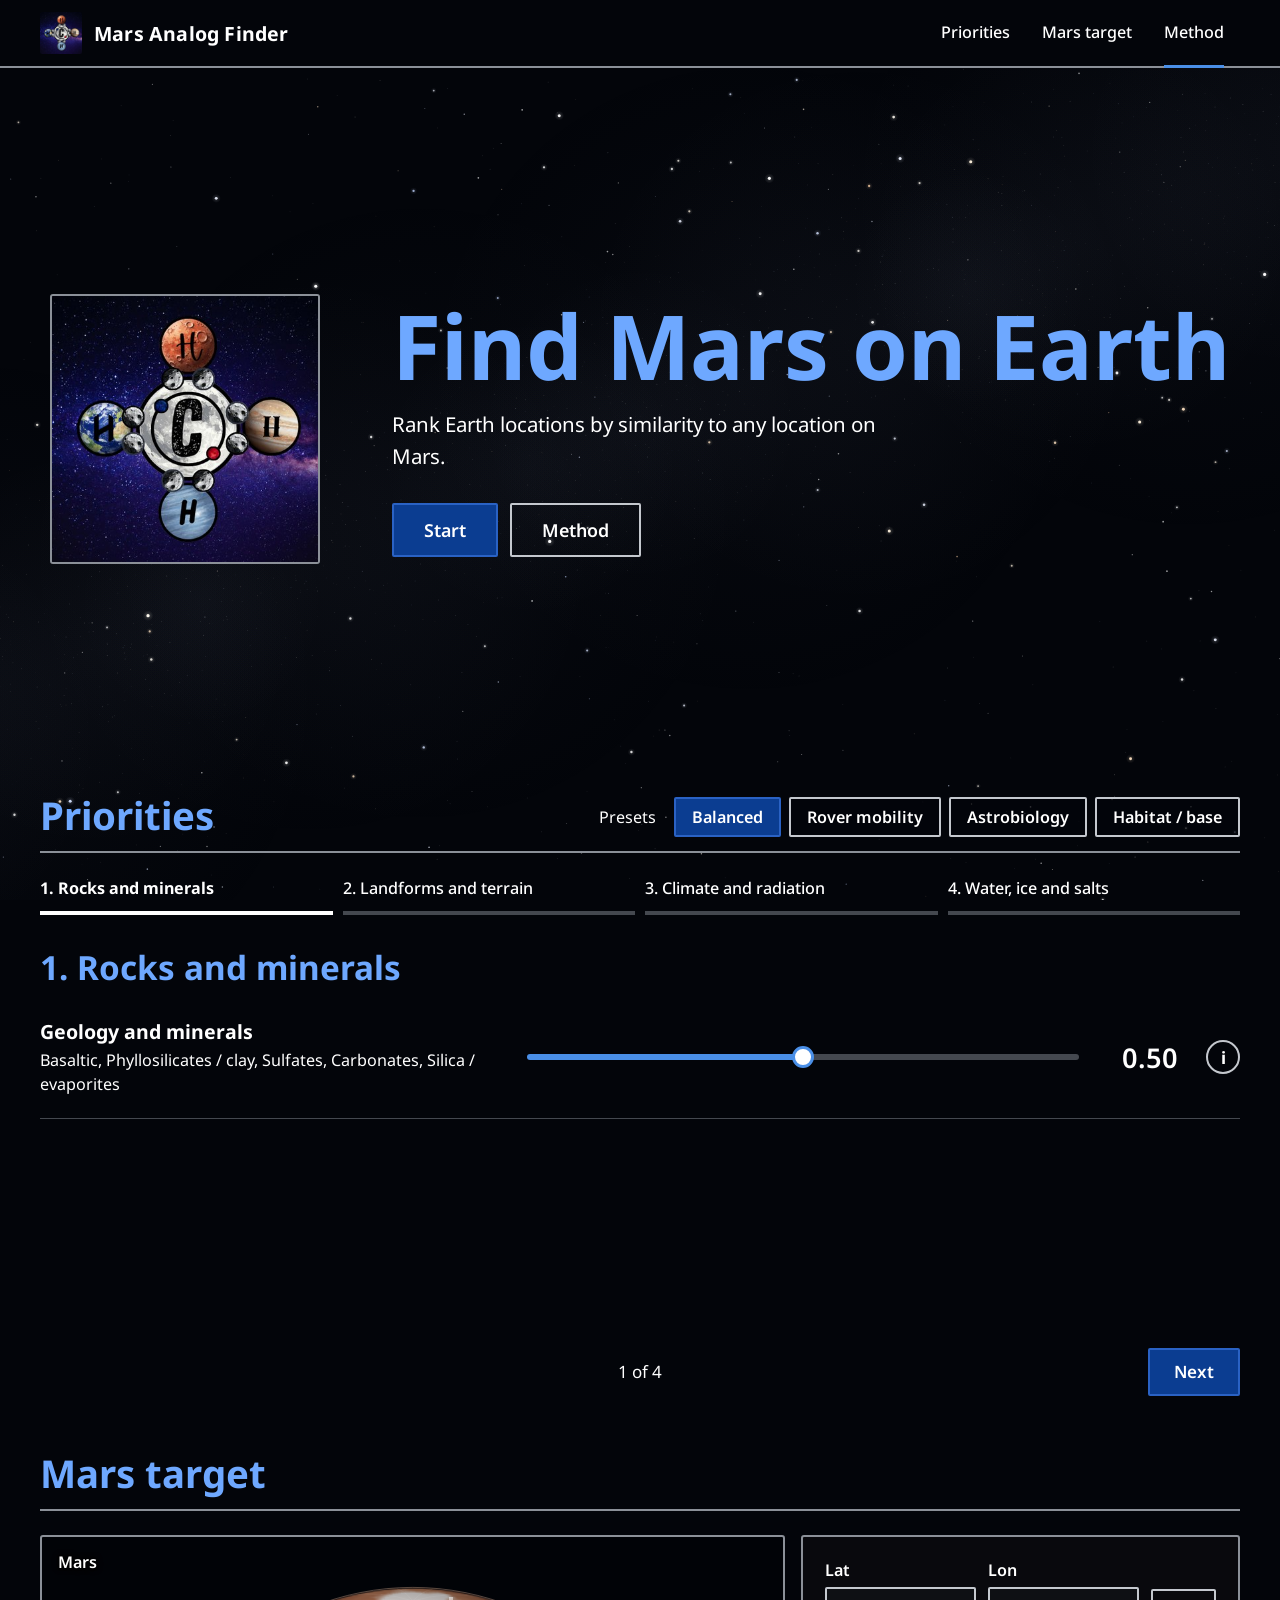
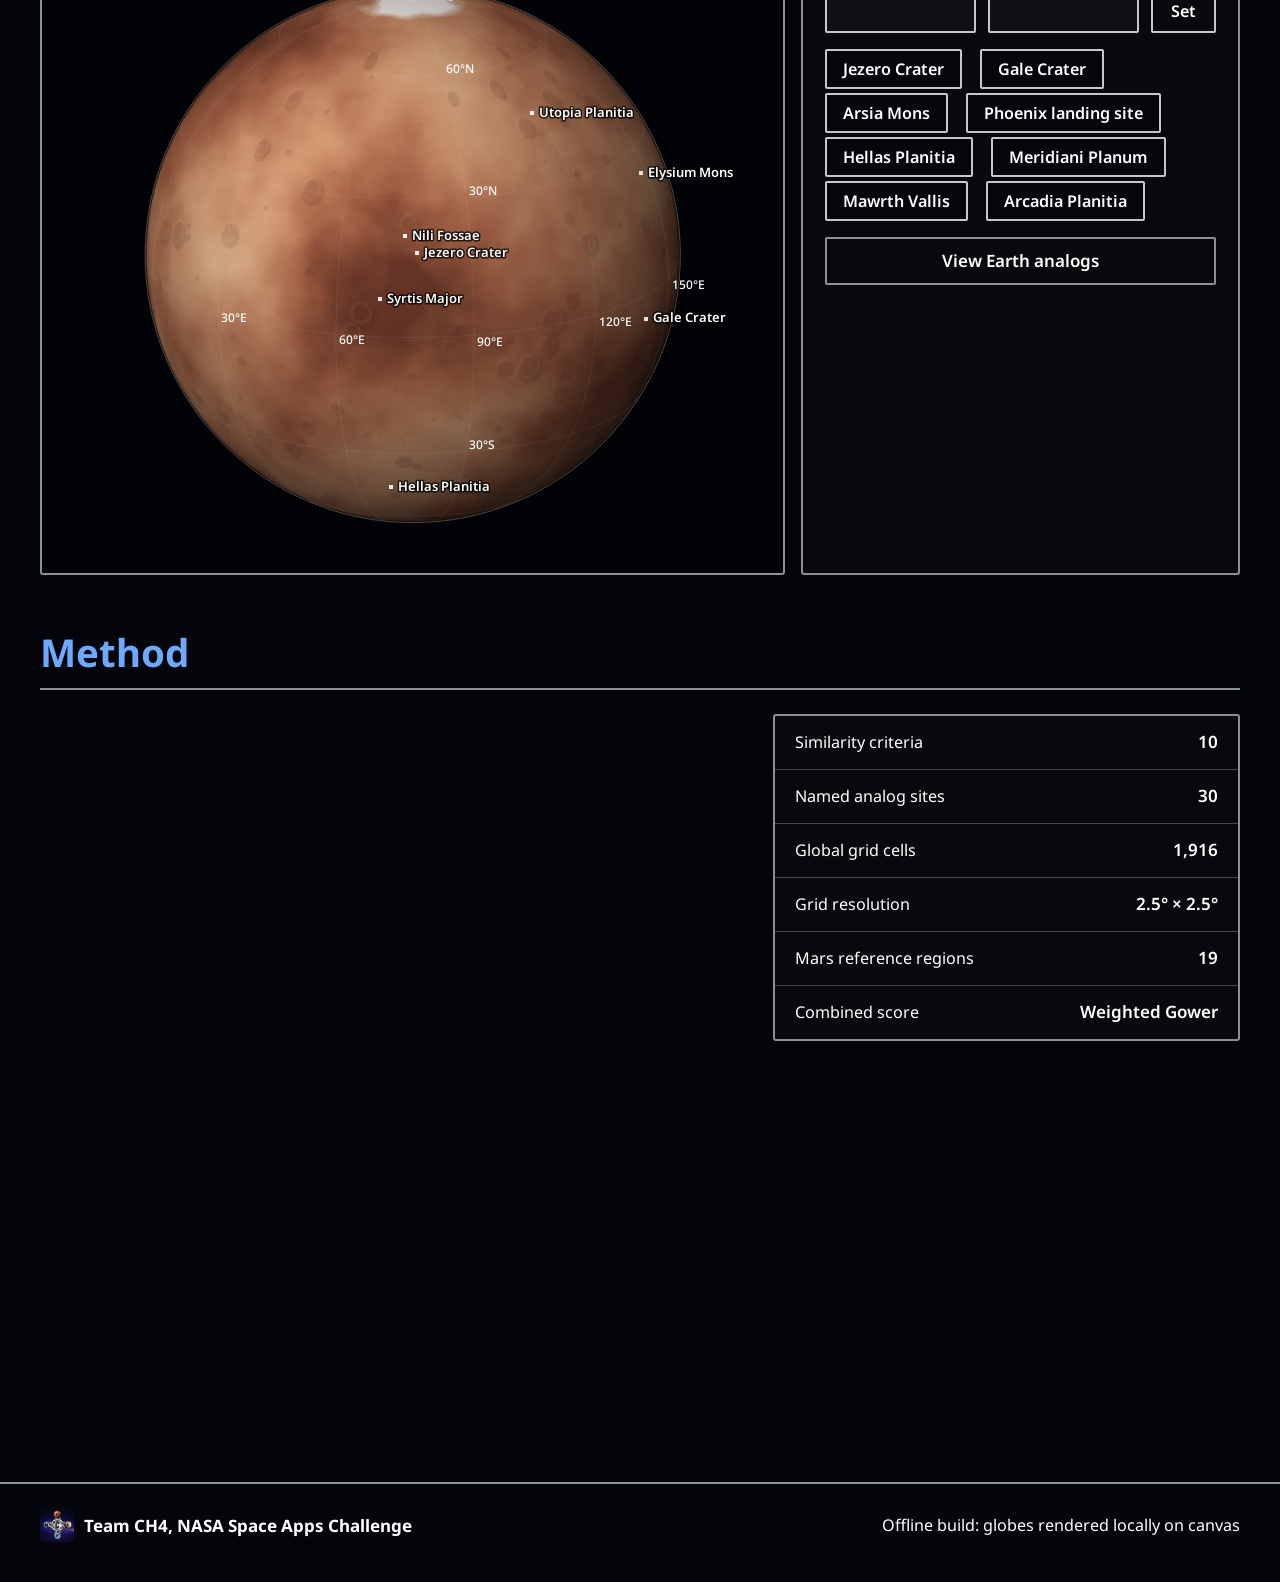
==== commit 06fec905: "edited the Google street api" ====
--- a/snowflake.html
+++ b/snowflake.html
@@ -103,7 +103,10 @@
   --line: #8b9098;          /* box outlines (2px), neutral grey */
   --line-2: #c4c8ce;        /* controls, hover */
   --rule: #44484f;          /* hairlines inside tables and lists */
-  --text: #ffffff;          /* every piece of text is pure white */
+  --text: #ffffff;          /* body text is pure white */
+  --head: #6ea8ff;          /* headings are blue */
+  --earth-h: 720px;         /* Earth globe height; the detail panel matches it */
+  --gap: 56px;              /* space above every section */
   --nasa-blue: #0b3d91;
   --nasa-blue-2: #1450b5;
   --data: #4a8fe7;
@@ -167,7 +170,7 @@
 .step.is-locked { display: none; }
 
 /* ---------------------------------------------------------------- type */
-h1, h2, h3, h4 { margin: 0; color: var(--text); font-family: var(--font-head); font-weight: 700; line-height: 1.12; }
+h1, h2, h3, h4 { margin: 0; color: var(--head); font-family: var(--font-head); font-weight: 700; line-height: 1.12; }
 h2 { font-size: clamp(1.9rem, 3vw, 2.5rem); }
 h3 { font-size: 1.2rem; }
 h4 { font-size: 1.05rem; }
@@ -185,12 +188,13 @@
 
 /* ---------------------------------------------------------------- layout */
 main { position: relative; }
-.section { position: relative; width: 100%; max-width: 1280px; margin: 0 auto; padding: clamp(76px, 9vw, 108px) clamp(16px, 4vw, 40px) 24px; }
-.section-head { display: flex; flex-wrap: wrap; align-items: flex-end; justify-content: space-between; gap: 14px 28px; margin-bottom: 28px; padding-bottom: 16px; border-bottom: var(--bw) solid var(--line); }
+/* Every section starts the same distance below the previous one. */
+.section { position: relative; width: 100%; max-width: 1280px; margin: 0 auto; padding: var(--gap) clamp(16px, 4vw, 40px) 0; }
+.section-head { display: flex; flex-wrap: wrap; align-items: flex-end; justify-content: space-between; gap: 14px 28px; margin-bottom: 24px; padding-bottom: 14px; border-bottom: var(--bw) solid var(--line); }
 .panel { background: var(--panel); border: var(--bw) solid var(--line); border-radius: var(--radius); }
 
 /* ---------------------------------------------------------------- hero */
-.hero { min-height: 100vh; display: flex; align-items: center; justify-content: center; gap: clamp(28px, 6vw, 72px); max-width: 1280px; margin: 0 auto; padding: 120px clamp(16px, 4vw, 40px) 72px; }
+.hero { min-height: 82vh; display: flex; align-items: center; justify-content: center; gap: clamp(28px, 6vw, 72px); max-width: 1280px; margin: 0 auto; padding: 120px clamp(16px, 4vw, 40px) 0; }
 .hero-logo { display: block; width: clamp(170px, 22vw, 270px); height: auto; border: var(--bw) solid var(--line); border-radius: var(--radius); }
 .hero-title { font-size: clamp(3rem, 7vw, 5.6rem); line-height: 1; margin-bottom: 18px; }
 .hero-sub { font-size: clamp(1.1rem, 1.6vw, 1.3rem); max-width: 540px; margin: 0 0 30px; }
@@ -201,26 +205,26 @@
 .btn { --h: 48px; display: inline-flex; align-items: center; justify-content: center; height: var(--h); padding: 0 24px; border: var(--bw) solid transparent; border-radius: var(--radius-sm); font: 600 1rem var(--font-sans); color: var(--text); text-decoration: none; cursor: pointer; transition: background .15s, border-color .15s; white-space: nowrap; }
 .btn-primary { background: var(--nasa-blue); border-color: #2a62c4; }
 .btn-primary:hover { background: var(--nasa-blue-2); }
+.btn-white { background: #fff; border-color: #fff; color: #03050a; }
+.btn-white:hover { background: #dfe7f2; border-color: #dfe7f2; }
 .btn-ghost { background: transparent; border-color: var(--line-2); }
 .btn-ghost:hover { border-color: #fff; }
 .btn-lg { --h: 54px; padding: 0 30px; font-size: 1.05rem; }
 .btn-sm { --h: 44px; padding: 0 18px; font-size: .95rem; }
 .btn-block { width: 100%; }
 .btn:disabled { background: transparent; border-color: var(--line); cursor: not-allowed; }
-/* Plain text button (Back, Details). */
-.btn-text { padding: 6px 0; border: 0; background: none; color: var(--text); font: 600 1rem var(--font-sans); text-decoration: underline; text-decoration-color: var(--line); text-underline-offset: 5px; cursor: pointer; }
-.btn-text:hover { text-decoration-color: #fff; }
 :focus-visible { outline: 2px solid var(--data); outline-offset: 3px; }
 
-/* Text options (presets, quick picks, map layers, Bars/Color): words, not boxes.
-   The active option is bold and underlined. */
-.chip-row, .segmented { display: flex; flex-wrap: wrap; gap: 4px 22px; }
+/* Option buttons (presets, quick picks, map layers, Bars/Color): bordered
+   buttons; the selected one is filled NASA blue. */
+.chip-row, .segmented { display: flex; flex-wrap: wrap; gap: 8px; }
 .chip, .segmented button {
-  padding: 4px 0; border: 0; border-bottom: 2px solid transparent; border-radius: 0; background: none;
-  color: var(--text); font: 500 .95rem var(--font-sans); cursor: pointer; transition: border-color .15s;
-}
-.chip:hover, .segmented button:hover { border-bottom-color: var(--line); }
-.chip.is-active, .segmented button.is-active { font-weight: 700; border-bottom-color: #fff; }
+  min-height: 40px; padding: 7px 16px; border: var(--bw) solid var(--line-2); border-radius: var(--radius-sm);
+  background: rgba(3, 5, 10, .7); color: var(--text); font: 600 .95rem var(--font-sans); cursor: pointer;
+  transition: background .15s, border-color .15s;
+}
+.chip:hover, .segmented button:hover { border-color: #fff; }
+.chip.is-active, .segmented button.is-active { background: var(--nasa-blue); border-color: #2a62c4; }
 
 /* ---------------------------------------------------------------- priorities */
 .presets-wrap { display: flex; flex-wrap: wrap; align-items: baseline; gap: 6px 18px; }
@@ -244,7 +248,7 @@
 
 /* One row per criterion: name and what it measures, then the slider and value. */
 .category-cards { display: grid; }
-.crit-card { position: relative; display: grid; grid-template-columns: minmax(0, 1fr) minmax(240px, 1.2fr) 4.2rem auto; align-items: center; gap: 8px 28px; padding: 22px 0; border-bottom: 1px solid var(--rule); }
+.crit-card { position: relative; display: grid; grid-template-columns: minmax(0, 1fr) minmax(240px, 1.2fr) 4.2rem 34px; align-items: center; gap: 8px 28px; padding: 22px 0; border-bottom: 1px solid var(--rule); }
 .crit-card.is-open { z-index: 30; }
 .crit-text label { display: block; font: 700 1.15rem var(--font-sans); }
 .crit-measures { margin: 4px 0 0; font-size: .95rem; line-height: 1.45; }
@@ -254,6 +258,9 @@
 .slider::-webkit-slider-thumb { -webkit-appearance: none; width: 22px; height: 22px; border-radius: 50%; background: #fff; border: 3px solid var(--cat); }
 .slider::-moz-range-thumb { width: 16px; height: 16px; border-radius: 50%; background: #fff; border: 3px solid var(--cat); }
 /* Details open as a dropdown below the row: it scrolls internally and never changes the row height. */
+.info-btn { display: grid; place-items: center; width: 34px; height: 34px; padding: 0; border: var(--bw) solid var(--line-2); border-radius: 50%; background: transparent; color: var(--text); font: 700 1rem var(--font-sans); cursor: pointer; transition: border-color .15s, background .15s; }
+.info-btn:hover { border-color: #fff; }
+.info-btn[aria-expanded="true"] { background: var(--nasa-blue); border-color: #2a62c4; }
 .crit-info {
   position: absolute; left: 0; right: 0; top: calc(100% - 1px); z-index: 20;
   max-height: 300px; overflow-y: auto; padding: 16px 20px; font-size: .95rem;
@@ -271,15 +278,17 @@
 .form-nav { display: grid; grid-template-columns: 1fr auto 1fr; align-items: center; gap: 16px; margin-top: 30px; }
 .form-nav #pagePrev { justify-self: start; }
 .form-nav #pageNext { justify-self: end; }
-.form-nav .btn-text:disabled { visibility: hidden; }
+#pagePrev:disabled { visibility: hidden; }
 .form-count { font-size: 1rem; }
 
 /* ---------------------------------------------------------------- viewers */
 .viewer-shell { position: relative; border: var(--bw) solid var(--line); border-radius: var(--radius); overflow: hidden; min-height: 520px; background: rgba(1, 2, 6, .55); }
 .viewer { position: absolute; inset: 0; }
 .viewer .cesium-viewer, .viewer .cesium-widget, .viewer canvas { width: 100%; height: 100%; }
-.viewer .cesium-viewer-bottom { opacity: .7; }
-.viewer .cesium-widget-credits { font-size: 12px; }
+/* Cesium's credit line sits in the same kind of box as the other map controls. */
+.viewer .cesium-viewer-bottom { left: 12px; bottom: 12px; right: auto; width: max-content; max-width: calc(100% - 330px); padding: 6px 10px; border: var(--bw) solid var(--line); border-radius: var(--radius-sm); background: rgba(3, 5, 10, .9); }
+.viewer .cesium-widget-credits { position: static !important; display: flex !important; flex-wrap: wrap; align-items: center; gap: 4px 10px; padding: 0 !important; font-size: 14px; line-height: 1.3; color: var(--text); text-shadow: none; }
+.viewer .cesium-widget-credits a, .viewer .cesium-credit-text { color: var(--text) !important; }
 .mars-shell .viewer canvas { cursor: crosshair !important; }
 .mars-shell .viewer canvas:active { cursor: grabbing !important; }
 .viewer-loading { position: absolute; inset: 0; display: grid; place-content: center; justify-items: center; gap: 12px; transition: opacity .4s; z-index: 3; }
@@ -335,30 +344,33 @@
 .mini-bars { margin-top: auto; display: grid; grid-template-columns: repeat(10, 1fr); align-items: end; gap: 3px; height: 68px; border-bottom: var(--bw) solid var(--line-2); }
 .mini-bars i { display: block; background: var(--cat); height: 0; transition: height .7s var(--ease); }
 
-/* Location images: the image, then a caption underneath (no label boxes over the picture). */
+/* Location images: pictures only, no captions. */
 .card-photo { margin: -16px -16px 14px; }
 .card-photo .view-img { border: 0; border-bottom: var(--bw) solid var(--line); border-radius: 0; }
-.card-photo figcaption { padding: 6px 16px 0; font-size: .85rem; line-height: 1.35; }
-.card-photo figcaption:empty { display: none; }
 .view-img { position: relative; aspect-ratio: 16 / 9; overflow: hidden; border: var(--bw) solid var(--line); border-radius: var(--radius-sm); background: #0b0d12; }
 .view-img img { display: block; width: 100%; height: 100%; object-fit: cover; opacity: 0; transition: opacity .5s var(--ease); }
 .is-loaded .view-img img[src] { opacity: 1; }
 .view-img .pano { position: absolute; inset: 0; }
 .card-photo .pano { pointer-events: none; }   /* the card itself is the click target */
 
-.earth-layout { display: grid; grid-template-columns: minmax(0, 1.7fr) minmax(340px, 1fr); gap: 16px; margin-bottom: 16px; align-items: start; }
-.earth-shell { height: 720px; min-height: 0; }
-/* Map controls sit on soft dark fades, not in boxes. */
-.layer-picker { position: absolute; top: 0; left: 0; right: 0; z-index: 5; display: flex; flex-wrap: wrap; padding: 12px 16px 28px; gap: 2px 18px; background: linear-gradient(180deg, rgba(3, 5, 10, .92), rgba(3, 5, 10, .6) 60%, transparent); }
-.layer-picker .chip, .view-toggle button { text-shadow: var(--halo); }
-.map-key { position: absolute; right: 0; bottom: 0; z-index: 5; display: flex; flex-direction: column; align-items: flex-end; gap: 10px; padding: 40px 16px 14px 48px; background: radial-gradient(120% 120% at 100% 100%, rgba(3, 5, 10, .92) 45%, transparent 75%); }
+.earth-layout { display: grid; grid-template-columns: minmax(0, 1.7fr) minmax(340px, 1fr); gap: 16px; margin-bottom: 16px; }
+.earth-shell { height: var(--earth-h); min-height: 0; }
+/* Map controls: a boxed bar of layer buttons along the top, and a boxed
+   key (Bars/Color buttons and the legend) in the bottom-right corner. */
+.layer-picker { position: absolute; top: 12px; left: 12px; right: 12px; z-index: 5; display: flex; flex-wrap: wrap; gap: 6px; padding: 8px; border: var(--bw) solid var(--line); border-radius: var(--radius-sm); background: rgba(3, 5, 10, .88); }
+.layer-picker .chip { min-height: 34px; padding: 4px 12px; font-size: .88rem; }
+.map-key { position: absolute; right: 12px; bottom: 12px; z-index: 5; display: flex; flex-direction: column; align-items: stretch; gap: 10px; padding: 12px 14px; border: var(--bw) solid var(--line); border-radius: var(--radius-sm); background: rgba(3, 5, 10, .9); }
+.view-toggle { justify-content: flex-end; }
+.view-toggle button { min-height: 36px; padding: 5px 14px; }
 .legend { width: 260px; }
 .legend:empty { display: none; }
-.legend h5 { margin: 0 0 8px; font: 700 1rem var(--font-head); text-align: right; text-shadow: var(--halo); }
+.legend h5 { margin: 0 0 8px; font: 700 1rem var(--font-head); }
 .legend .ramp { height: 14px; background: linear-gradient(90deg, #123a82, #2a63c4, #7fa6d9, #e8c9a0, #f39a42, #ff7a00); }
-.legend .ticks { display: flex; justify-content: space-between; margin-top: 4px; font-size: .9rem; text-shadow: var(--halo); }
-
-.detail-panel { padding: 22px; display: flex; flex-direction: column; gap: 12px; }
+.legend .ticks { display: flex; justify-content: space-between; margin-top: 4px; font-size: .9rem; }
+
+/* Same height as the globe beside it; longer content scrolls inside the panel. */
+.detail-panel { height: var(--earth-h); overflow-y: auto; overscroll-behavior: contain; scrollbar-width: thin; scrollbar-color: var(--line) transparent; padding: 22px; display: flex; flex-direction: column; gap: 12px; }
+.detail-panel > * { flex: none; }
 .detail-panel .detail-title { font-size: 1.5rem; }
 .detail-panel .where { margin: 0; font-size: .95rem; }
 .detail-total { padding: 8px 0; border-top: 1px solid var(--rule); border-bottom: 1px solid var(--rule); }
@@ -366,9 +378,6 @@
 .detail-panel .chart-box { height: 400px; }
 .detail-views { display: grid; grid-template-columns: repeat(auto-fit, minmax(170px, 1fr)); gap: 12px; }
 .view { margin: 0; display: grid; gap: 6px; align-content: start; }
-.view figcaption { display: grid; gap: 2px; font-size: .85rem; line-height: 1.4; }
-.view figcaption a { font-weight: 600; }
-.view figcaption span { overflow-wrap: anywhere; }
 .score-table, .rules-table { width: 100%; border-collapse: collapse; font-size: .95rem; }
 .score-table th, .rules-table th { padding: 8px 0; text-align: left; font: 700 .95rem var(--font-sans); border-bottom: var(--bw) solid var(--line); }
 .score-table td, .rules-table td { padding: 7px 0; border-bottom: 1px solid var(--rule); }
@@ -408,7 +417,7 @@
 .spec dd { margin: 0; font: 600 1rem var(--font-sans); font-variant-numeric: tabular-nums; text-align: right; }
 
 /* ---------------------------------------------------------------- footer / toast */
-.footer { max-width: 1280px; margin: 56px auto 0; padding: 24px clamp(16px, 4vw, 40px) 40px; display: flex; flex-wrap: wrap; align-items: center; justify-content: space-between; gap: 12px; font-size: .95rem; border-top: var(--bw) solid var(--line); }
+.footer { max-width: 1280px; margin: var(--gap) auto 0; padding: 24px clamp(16px, 4vw, 40px) 40px; display: flex; flex-wrap: wrap; align-items: center; justify-content: space-between; gap: 12px; font-size: .95rem; border-top: var(--bw) solid var(--line); }
 .footer p { margin: 0; }
 .footer-brand { display: flex; align-items: center; gap: 10px; font: 700 1rem var(--font-head); }
 .footer-brand img { width: 34px; height: 34px; border-radius: var(--radius-sm); }
@@ -418,12 +427,13 @@
 /* ---------------------------------------------------------------- responsive */
 @media (max-width: 1100px) {
   .top-cards { grid-template-columns: repeat(auto-fit, minmax(210px, 1fr)); }
-  .crit-card { grid-template-columns: minmax(0, 1fr) 4.2rem auto; }
+  .crit-card { grid-template-columns: minmax(0, 1fr) 4.2rem 34px; }
   .crit-card .slider { grid-column: 1 / -1; grid-row: 2; }
 }
 @media (max-width: 960px) {
   .hero { flex-direction: column; align-items: flex-start; min-height: 0; padding-top: 116px; }
   .target-layout, .earth-layout, .method-grid { grid-template-columns: minmax(0, 1fr); }
+  .detail-panel { height: auto; overflow: visible; }
   .charts-grid { grid-template-columns: minmax(0, 1fr); }
 }
 @media (max-width: 680px) {
@@ -432,11 +442,13 @@
   .step::after { left: 9px; right: 9px; }
   .step[data-step="how"] { display: none; }
   .mars-shell { min-height: 460px; }
-  .earth-shell { height: 520px; }
+  :root { --earth-h: 520px; --gap: 44px; }
   .coord-form { grid-template-columns: 1fr 1fr; }
   .coord-form .btn { grid-column: 1 / -1; }
   .legend { width: 170px; }
   .layer-picker { flex-wrap: nowrap; overflow-x: auto; scrollbar-width: none; }
+  .map-key { padding: 10px; }
+  .viewer .cesium-viewer-bottom { max-width: calc(100% - 220px); }
   .layer-picker .chip { flex: none; }
   .progress { gap: 6px; }
   .progress button { font-size: .85rem; }
@@ -1754,7 +1766,7 @@
       ctx.fillStyle = "#03050a"; ctx.fillRect(x - 5, y - 5, 10, 10);
       ctx.fillStyle = "#ffffff"; ctx.fillRect(x - 4, y - 4, 8, 8);
       // minTop keeps labels clear of the layer chips along the top of the viewer.
-      labelBox(ctx, `${i + 1}  ${s.name.split(",")[0]}`, x, y - 9, { font: monoFont(700, 14), placed, minTop: 64 });
+      labelBox(ctx, `${i + 1}  ${s.name.split(",")[0]}`, x, y - 9, { font: monoFont(700, 14), placed, minTop: 84 });
     });
     ctx.restore();
     return false;
@@ -1892,7 +1904,9 @@
 
 function mountStreetView() { return Promise.resolve(false); }
 
-return { photosAvailable, imagesFor, mountStreetView };
+function onGoogleDenied() { return () => {}; }
+
+return { photosAvailable, imagesFor, mountStreetView, onGoogleDenied };
 })();
 
 // ---- js/charts.js
@@ -2110,7 +2124,7 @@
 const { marsProfileAt, scoreLocations, topN, angularDistance } = __modules["js/scoring.js"];
 const { startStarfield } = __modules["js/background.js"];
 const { cesiumAvailable, initIon, createMarsViewer, createEarthViewer } = __modules["js/canvas-globes.js"];
-const { photosAvailable, imagesFor, mountStreetView } = __modules["js/photos-offline.js"];
+const { photosAvailable, imagesFor, mountStreetView, onGoogleDenied } = __modules["js/photos-offline.js"];
 const { setupChartDefaults, drawGrouped, drawMetric, drawWeights, drawScatter, drawProfile, metricLabel, TOP_COLORS } = __modules["js/charts.js"];
 
 const $ = (sel, root = document) => root.querySelector(sel);
@@ -2234,7 +2248,7 @@
         </div>
         <input class="slider" id="sl-${c.id}" type="range" min="0" max="1" step="0.05" data-k="${k}" />
         <output class="crit-value" id="val-${c.id}" for="sl-${c.id}"></output>
-        <button type="button" class="btn-text info-btn" aria-expanded="false" aria-controls="info-${c.id}" aria-label="Details for ${esc(c.name)}">Details</button>
+        <button type="button" class="info-btn" aria-expanded="false" aria-controls="info-${c.id}" aria-label="About ${esc(c.name)}">i</button>
         <div class="crit-info" id="info-${c.id}" role="region" aria-label="${esc(c.name)} details">
           <p>${esc(c.rationale)}</p>
           <dl>
@@ -2490,7 +2504,7 @@
   const wrap = $("#topCards");
   wrap.innerHTML = state.result.top.map((s, i) => `
     <button type="button" class="panel top-card" data-id="${esc(s.id)}">
-      ${photosAvailable() ? `<figure class="card-photo" data-lat="${s.lat}" data-lon="${s.lon}"><div class="view-img"><img alt="" /></div><figcaption></figcaption></figure>` : ""}
+      ${photosAvailable() ? `<div class="card-photo" data-lat="${s.lat}" data-lon="${s.lon}"><div class="view-img"><img alt="" /></div></div>` : ""}
       <div class="top-head"><span class="rank">${i + 1}</span><strong class="top-score">${fmt(s.total, 3)}</strong></div>
       <div class="score-bar"><i data-w="${s.total * 100}"></i></div>
       <h4>${esc(s.name.split(",")[0])}</h4>
@@ -2508,29 +2522,28 @@
   });
   // Each card shows a ground-level image when one exists near its coordinates, else the satellite view.
   $$(".card-photo", wrap).forEach((slot) => {
-    imagesFor(+slot.dataset.lat, +slot.dataset.lon).then((r) => {
-      fillImage(slot, r ? [r.ground, r.satellite] : [], { interactive: false });
-    });
+    const lat = +slot.dataset.lat, lon = +slot.dataset.lon;
+    showImage(slot, () => imagesFor(lat, lon).then((r) => (r ? [r.ground, r.satellite] : [])), { interactive: false });
   });
   highlightSelected();
 }
 
-const imageLabel = (im) => esc(im.distanceKm >= 0.5 ? `${im.source}, ${im.distanceKm < 10 ? im.distanceKm.toFixed(1) : Math.round(im.distanceKm)} km away` : im.source);
-const imageCaption = (im) => `<a href="${esc(im.link)}" target="_blank" rel="noopener">${imageLabel(im)}</a><span>${esc(im.credit)}${im.date ? `, ${esc(im.date)}` : ""}</span>`;
-
 /**
- * Show the first candidate that loads in `slot` (a figure with .view-img and a
- * figcaption); remove the slot when none do. Street View tries the Static
- * image, then a Maps JavaScript panorama (always the panorama when
- * `interactive`, so it can be looked around).
+ * Show the first candidate image that loads in `slot` (an element holding a
+ * .view-img with an <img>); remove the slot when none do. Street View tries
+ * the Static image, then a Maps JavaScript panorama (always the panorama when
+ * `interactive`, so it can be looked around). If Google rejects the key after
+ * a panorama has been drawn, the panorama is removed and the slot is filled
+ * again from the remaining sources.
  */
-async function fillImage(slot, candidates, { interactive = false, caption = (im) => imageLabel(im) } = {}) {
+async function showImage(slot, getCandidates, { interactive = false } = {}) {
   const box = $(".view-img", slot), img = $("img", box);
   const loadImg = (src) => new Promise((resolve) => {
     img.onload = () => resolve(true);
     img.onerror = () => resolve(false);
     img.src = src;
   });
+  const candidates = await getCandidates();
   for (const im of candidates.filter(Boolean)) {
     if (!slot.isConnected) return;
     let ok = false;
@@ -2542,19 +2555,19 @@
         pano.className = "pano";
         box.appendChild(pano);
         ok = await mountStreetView(pano, im, { interactive });
-        if (!ok) pano.remove();
-        else box.classList.add("has-pano");
+        if (!ok) { pano.remove(); continue; }
+        onGoogleDenied(() => {
+          pano.remove();
+          slot.classList.remove("is-loaded");
+          if (slot.isConnected) showImage(slot, getCandidates, { interactive });
+        });
       }
     } else {
       ok = await loadImg(im.src);
     }
-    if (ok && slot.isConnected) {
-      slot.classList.add("is-loaded");
-      $("figcaption", slot).innerHTML = caption(im);
-      return;
-    }
-  }
-  slot.remove();
+    if (ok && slot.isConnected) { slot.classList.add("is-loaded"); return; }
+  }
+  if (slot.isConnected) slot.remove();
 }
 
 function highlightSelected() {
@@ -2585,8 +2598,8 @@
     <p class="where">${loc.country ? esc(loc.country) : "Grid cell"}</p>
     <div class="detail-total"><strong>${fmt(loc.total, 3)}</strong></div>
     ${photosAvailable() ? `<div class="detail-views">
-      <figure class="view" data-kind="ground"><div class="view-img"><img alt="Ground-level view near ${esc(title)}" /></div><figcaption></figcaption></figure>
-      <figure class="view" data-kind="satellite"><div class="view-img"><img alt="Satellite view of ${esc(title)}" /></div><figcaption></figcaption></figure>
+      <div class="view" data-kind="ground"><div class="view-img"><img alt="Ground-level view near ${esc(title)}" /></div></div>
+      <div class="view" data-kind="satellite"><div class="view-img"><img alt="Satellite view of ${esc(title)}" /></div></div>
     </div>` : ""}
     <div class="chart-box"><canvas id="profileChart" aria-label="Similarity per criterion compared with the mean of all tested locations" role="img"></canvas></div>
     <div class="table-wrap"><table class="score-table">
@@ -2601,11 +2614,9 @@
 
 function renderDetailViews(loc) {
   const views = $(".detail-views");
-  imagesFor(loc.lat, loc.lon).then((r) => {
-    if (!views.isConnected) return;   // another location was selected meanwhile
-    fillImage($('.view[data-kind="ground"]', views), [r?.ground], { interactive: true, caption: imageCaption });
-    fillImage($('.view[data-kind="satellite"]', views), [r?.satellite], { caption: imageCaption });
-  });
+  const images = () => imagesFor(loc.lat, loc.lon);
+  showImage($('.view[data-kind="ground"]', views), () => images().then((r) => [r?.ground]), { interactive: true });
+  showImage($('.view[data-kind="satellite"]', views), () => images().then((r) => [r?.satellite]));
 }
 
 function renderCharts() {
@@ -2793,7 +2804,7 @@
         <ol id="formSteps" class="progress" aria-label="Categories"></ol>
         <div id="criteriaGrid" class="criteria-grid"></div>
         <div class="form-nav">
-          <button type="button" class="btn-text" id="pagePrev">Back</button>
+          <button type="button" class="btn btn-white" id="pagePrev">Back</button>
           <span class="form-count" id="pageCount" aria-live="polite"></span>
           <button type="button" class="btn btn-primary" id="pageNext">Next</button>
         </div>
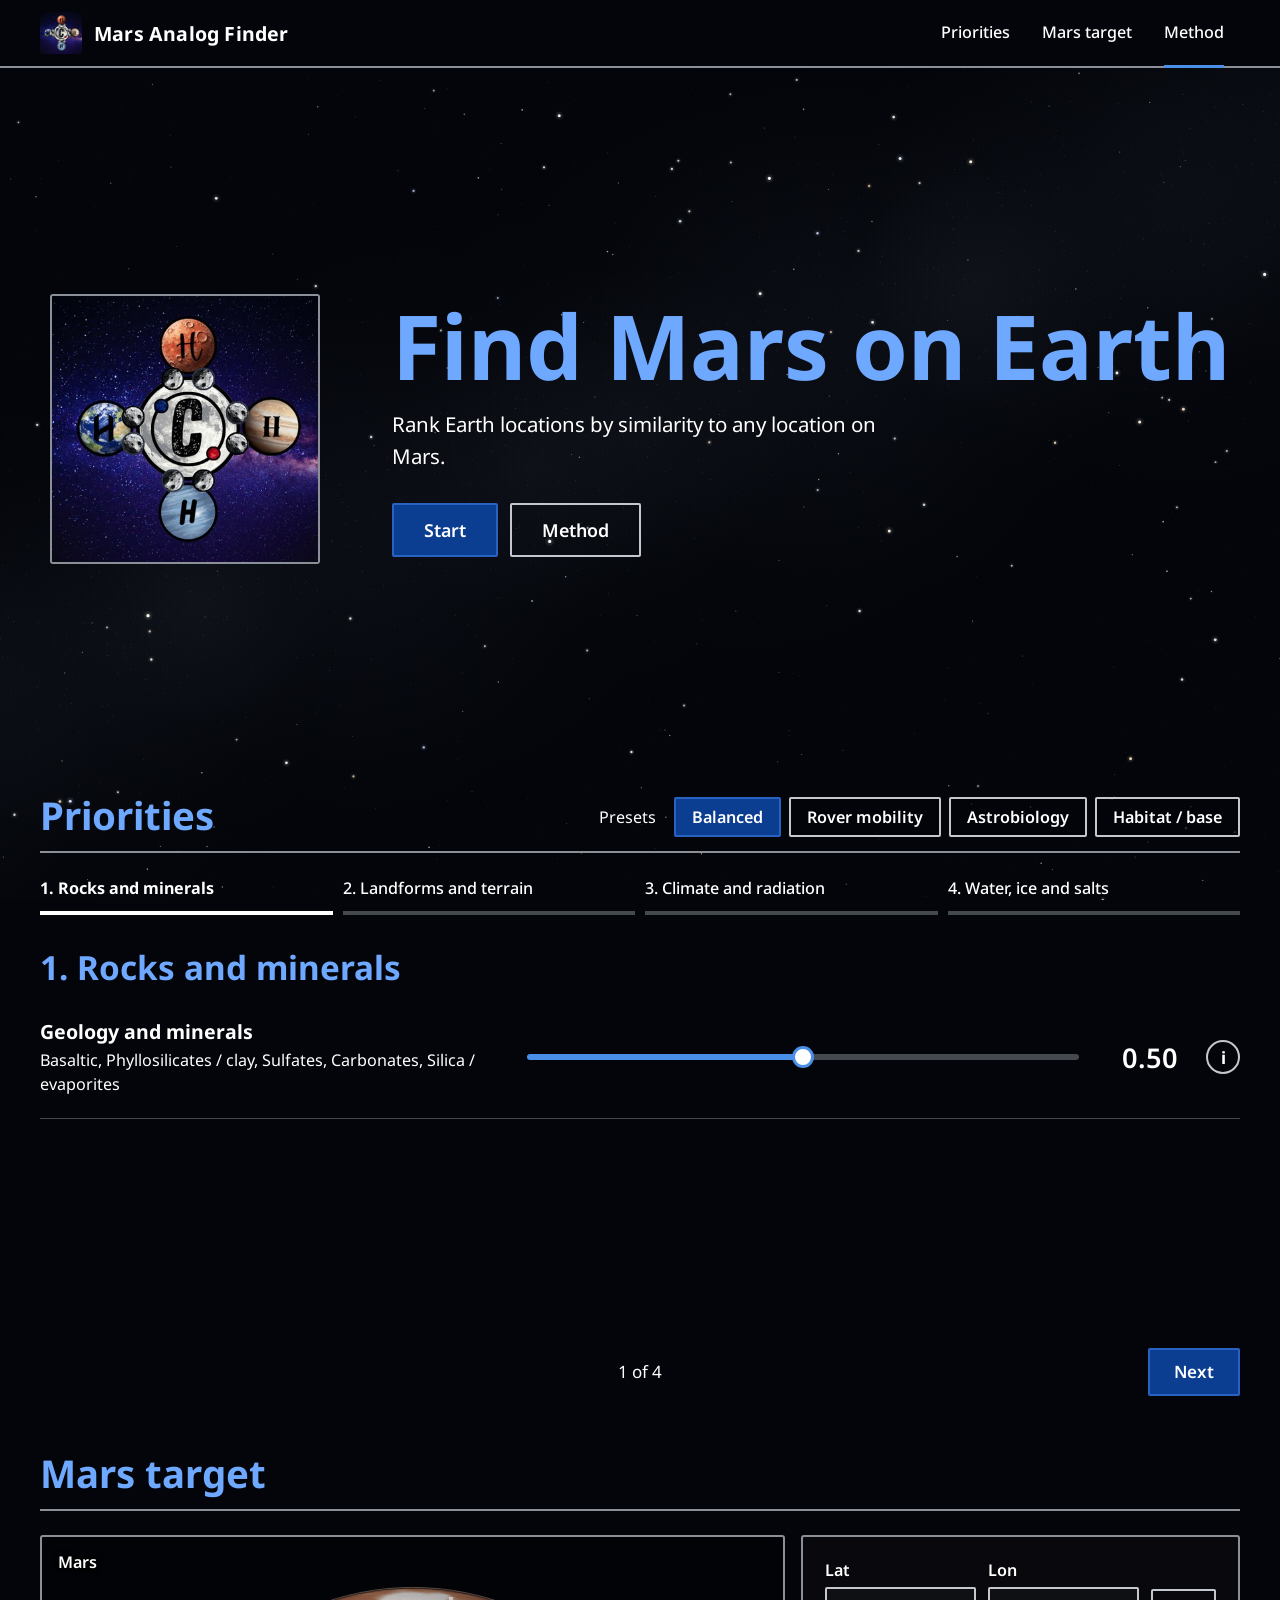
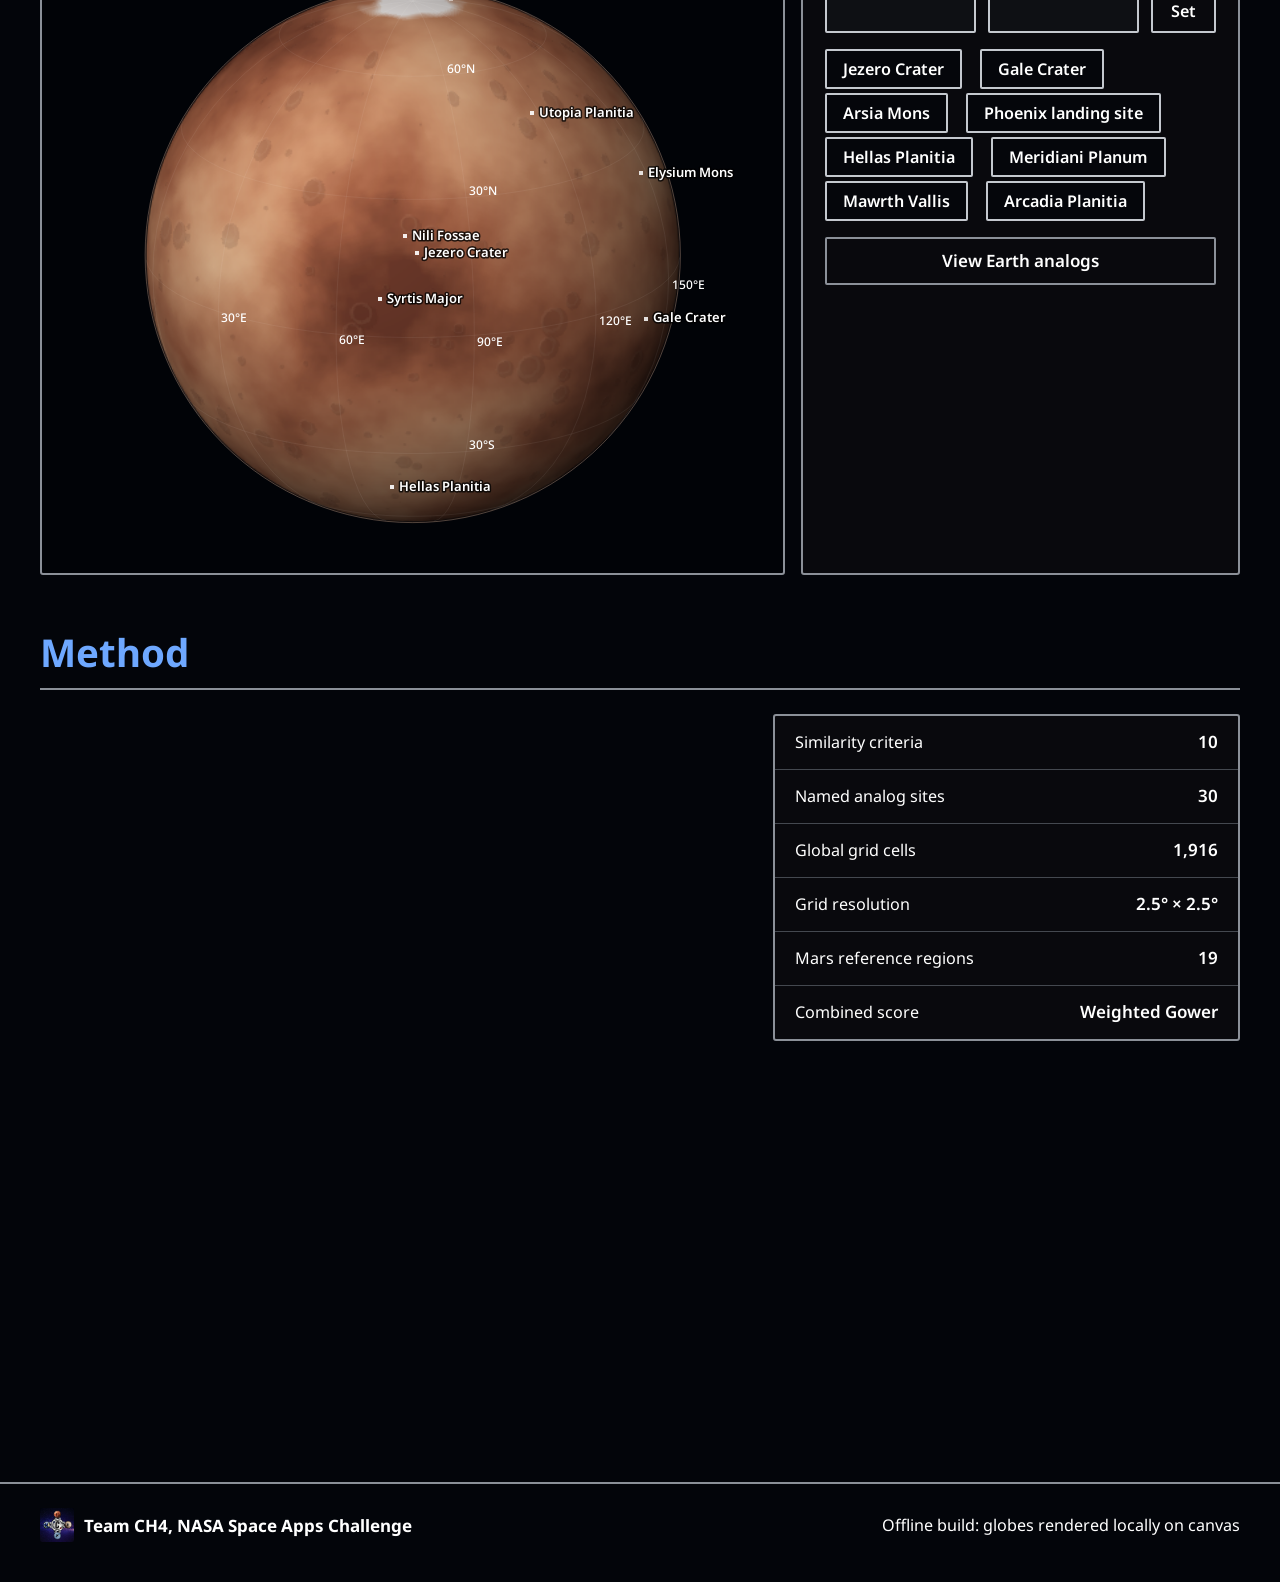
==== commit 8040f6bf: "added a new data visualization format" ====
--- a/snowflake.html
+++ b/snowflake.html
@@ -289,6 +289,9 @@
 .viewer .cesium-viewer-bottom { left: 12px; bottom: 12px; right: auto; width: max-content; max-width: calc(100% - 330px); padding: 6px 10px; border: var(--bw) solid var(--line); border-radius: var(--radius-sm); background: rgba(3, 5, 10, .9); }
 .viewer .cesium-widget-credits { position: static !important; display: flex !important; flex-wrap: wrap; align-items: center; gap: 4px 10px; padding: 0 !important; font-size: 14px; line-height: 1.3; color: var(--text); text-shadow: none; }
 .viewer .cesium-widget-credits a, .viewer .cesium-credit-text { color: var(--text) !important; }
+/* Only the Cesium ion logo stays on the globe; the full credit list opens from "Data attribution" in the footer. */
+.viewer .cesium-credit-expand-link, .viewer .credit-hidden { display: none !important; }
+.viewer .cesium-credit-lightbox-overlay { z-index: 20; visibility: visible; }
 .mars-shell .viewer canvas { cursor: crosshair !important; }
 .mars-shell .viewer canvas:active { cursor: grabbing !important; }
 .viewer-loading { position: absolute; inset: 0; display: grid; place-content: center; justify-items: center; gap: 12px; transition: opacity .4s; z-index: 3; }
@@ -359,11 +362,24 @@
    key (Bars/Color buttons and the legend) in the bottom-right corner. */
 .layer-picker { position: absolute; top: 12px; left: 12px; right: 12px; z-index: 5; display: flex; flex-wrap: wrap; gap: 6px; padding: 8px; border: var(--bw) solid var(--line); border-radius: var(--radius-sm); background: rgba(3, 5, 10, .88); }
 .layer-picker .chip { min-height: 34px; padding: 4px 12px; font-size: .88rem; }
-.map-key { position: absolute; right: 12px; bottom: 12px; z-index: 5; display: flex; flex-direction: column; align-items: stretch; gap: 10px; padding: 12px 14px; border: var(--bw) solid var(--line); border-radius: var(--radius-sm); background: rgba(3, 5, 10, .9); }
+/* Bottom-right corner: the map-style buttons on their own, the boxed legend below them. */
+.map-key { position: absolute; right: 12px; bottom: 12px; z-index: 5; display: flex; flex-direction: column; align-items: flex-end; gap: 10px; }
 .view-toggle { justify-content: flex-end; }
 .view-toggle button { min-height: 36px; padding: 5px 14px; }
-.legend { width: 260px; }
+.legend { width: 290px; padding: 12px 14px; border: var(--bw) solid var(--line); border-radius: var(--radius-sm); background: rgba(3, 5, 10, .9); }
 .legend:empty { display: none; }
+
+/* Chart view: the same scores as a ranked bar chart, in the globe's frame. */
+.earth-shell.is-chart .viewer, .earth-shell.is-chart .viewer-loading { visibility: hidden; }
+.earth-shell.is-chart .legend { display: none; }   /* bars carry their values and ramp colors */
+.rank-view { position: absolute; z-index: 4; left: 12px; right: 12px; top: calc(var(--layers-h, 60px) + 22px); bottom: 60px; display: flex; flex-direction: column; gap: 12px; padding: 14px 16px; border: var(--bw) solid var(--line); border-radius: var(--radius-sm); background: rgba(3, 5, 10, .94); }
+.rank-controls { display: flex; flex-wrap: wrap; align-items: center; gap: 10px 18px; }
+.rank-controls .segmented button, .rank-pager .chip { min-height: 36px; padding: 5px 14px; }
+.rank-pager { display: flex; align-items: center; gap: 10px; margin-left: auto; }
+.rank-pager .chip:disabled { opacity: .4; cursor: default; }
+#rankRange { min-width: 9.5em; text-align: center; font-weight: 600; }
+.rank-box { position: relative; flex: 1; min-height: 0; }
+.rank-box > canvas { width: 100% !important; height: 100% !important; }
 .legend h5 { margin: 0 0 8px; font: 700 1rem var(--font-head); }
 .legend .ramp { height: 14px; background: linear-gradient(90deg, #123a82, #2a63c4, #7fa6d9, #e8c9a0, #f39a42, #ff7a00); }
 .legend .ticks { display: flex; justify-content: space-between; margin-top: 4px; font-size: .9rem; }
@@ -419,6 +435,7 @@
 /* ---------------------------------------------------------------- footer / toast */
 .footer { max-width: 1280px; margin: var(--gap) auto 0; padding: 24px clamp(16px, 4vw, 40px) 40px; display: flex; flex-wrap: wrap; align-items: center; justify-content: space-between; gap: 12px; font-size: .95rem; border-top: var(--bw) solid var(--line); }
 .footer p { margin: 0; }
+.link-btn { padding: 0; border: 0; background: none; color: var(--text); font: inherit; text-decoration: underline; text-underline-offset: 3px; cursor: pointer; }
 .footer-brand { display: flex; align-items: center; gap: 10px; font: 700 1rem var(--font-head); }
 .footer-brand img { width: 34px; height: 34px; border-radius: var(--radius-sm); }
 .toast { position: fixed; left: 50%; bottom: 24px; z-index: 100; transform: translate(-50%, 16px); opacity: 0; padding: 12px 18px; border: var(--bw) solid var(--line-2); border-radius: var(--radius-sm); background: #0b111d; font-size: .95rem; transition: opacity .25s, transform .25s; pointer-events: none; }
@@ -447,7 +464,8 @@
   .coord-form .btn { grid-column: 1 / -1; }
   .legend { width: 170px; }
   .layer-picker { flex-wrap: nowrap; overflow-x: auto; scrollbar-width: none; }
-  .map-key { padding: 10px; }
+  .rank-view { padding: 10px; }
+  .rank-pager { margin-left: 0; }
   .viewer .cesium-viewer-bottom { max-width: calc(100% - 220px); }
   .layer-picker .chip { flex: none; }
   .progress { gap: 6px; }
@@ -1915,9 +1933,11 @@
 // light gridlines, square legend swatches, axis titles.
 
 const { CRITERIA } = __modules["js/criteria.js"];
-
-// Series colors (Google Sheets order, shifted to blues and neutrals).
-const TOP_COLORS = ["#4285F4", "#A1C2FA", "#1A56B8", "#9AA0A6", "#E8EAED"];
+const { rampColor } = __modules["js/score-field.js"];
+
+// Google Slides chart palette: one bright color per series or bar.
+const PALETTE = ["#4285F4", "#EA4335", "#FBBC04", "#34A853", "#FF6D01", "#46BDC6", "#AB47BC", "#F06292", "#9CCC65", "#FFA726"];
+const TOP_COLORS = PALETTE.slice(0, 5);
 const MEAN_COLOR = "#5f6773";
 const GRID = "rgba(255,255,255,0.12)";
 const AXIS = "#8b9098";
@@ -2022,7 +2042,10 @@
       datasets: [{
         label: metricLabel(metric),
         data: ranked.map((s) => metricValue(s, metric)),
-        backgroundColor: ranked.map((s) => (s.id === selectedId ? "#A1C2FA" : TOP_COLORS[0])),
+        backgroundColor: ranked.map((s, i) => PALETTE[i % PALETTE.length]),
+        borderColor: ranked.map((s) => (s.id === selectedId ? "#ffffff" : "transparent")),
+        borderWidth: ranked.map((s) => (s.id === selectedId ? 3 : 0)),
+        borderSkipped: false,
         barPercentage: 0.75,
         categoryPercentage: 0.9,
       }],
@@ -2044,7 +2067,7 @@
     type: "bar",
     data: {
       labels: rows.map((r) => r.label),
-      datasets: [{ label: "Weight", data: rows.map((r) => r.w * 100), backgroundColor: TOP_COLORS[0], barPercentage: 0.75, categoryPercentage: 0.9 }],
+      datasets: [{ label: "Weight", data: rows.map((r) => r.w * 100), backgroundColor: rows.map((r, i) => PALETTE[i % PALETTE.length]), barPercentage: 0.75, categoryPercentage: 0.9 }],
     },
     options: {
       indexAxis: "y",
@@ -2078,8 +2101,8 @@
     data: {
       datasets: [
         { label: `Grid cells (${grid.length.toLocaleString("en-US")})`, data: grid.map(pt), pointRadius: 1.8, pointHoverRadius: 4, backgroundColor: "rgba(154, 160, 166, 0.45)", borderWidth: 0 },
-        { label: `Named analog sites (${sites.length})`, data: sites.map(pt), pointRadius: 4, pointHoverRadius: 6, backgroundColor: TOP_COLORS[0], borderWidth: 0 },
-        { label: "Top 5", data: top.map(pt), pointRadius: 6, pointHoverRadius: 8, pointStyle: "rect", backgroundColor: "#ffffff", borderColor: "#03050a", borderWidth: 1 },
+        { label: `Named analog sites (${sites.length})`, data: sites.map(pt), pointRadius: 4, pointHoverRadius: 6, backgroundColor: "#46BDC6", borderWidth: 0 },
+        { label: "Top 5", data: top.map(pt), pointRadius: 7, pointHoverRadius: 9, pointStyle: "rect", backgroundColor: TOP_COLORS, borderColor: "#ffffff", borderWidth: 1.5 },
       ],
     },
     options: {
@@ -2114,7 +2137,74 @@
   });
 }
 
-return { TOP_COLORS, chartsAvailable, setupChartDefaults, metricLabel, drawGrouped, drawMetric, drawWeights, drawScatter, drawProfile };
+/** Draws each bar's value just past its end, as Slides charts do. */
+const valueLabels = {
+  id: "valueLabels",
+  afterDatasetsDraw(chart) {
+    const { ctx } = chart, meta = chart.getDatasetMeta(0);
+    ctx.save();
+    ctx.font = `600 14px ${SANS}`;
+    ctx.fillStyle = "#ffffff"; ctx.textBaseline = "middle"; ctx.textAlign = "left";
+    meta.data.forEach((bar, i) => ctx.fillText(chart.data.datasets[0].data[i].toFixed(3), bar.x + 6, bar.y));
+    ctx.restore();
+  },
+};
+
+/**
+ * Chart view of the Earth map: one page of ranked locations as horizontal
+ * bars, colored with the map's score ramp (t is the 0-1 position used for the
+ * map colors). Top 5 labels are bold; the selected bar is outlined.
+ * @param {Array<{ loc, value, t, rank, label }>} rows  one page, in display order
+ */
+function drawRanking(rows, { metric, total, topIds, selectedId, onPick }) {
+  draw("rankChart", {
+    type: "bar",
+    data: {
+      labels: rows.map((r) => r.label),
+      datasets: [{
+        label: metricLabel(metric),
+        data: rows.map((r) => r.value),
+        backgroundColor: rows.map((r) => { const [cr, cg, cb] = rampColor(r.t); return `rgb(${cr | 0},${cg | 0},${cb | 0})`; }),
+        borderColor: rows.map((r) => (r.loc.id === selectedId ? "#ffffff" : "transparent")),
+        borderWidth: rows.map((r) => (r.loc.id === selectedId ? 3 : 0)),
+        borderSkipped: false,
+        barPercentage: 0.8,
+        categoryPercentage: 0.9,
+      }],
+    },
+    options: {
+      indexAxis: "y",
+      responsive: true, maintainAspectRatio: false,
+      animation: { duration: 300 },
+      layout: { padding: { right: 56 } },
+      scales: {
+        x: value01(metricLabel(metric)),
+        y: {
+          grid: { display: false }, border: { color: AXIS },
+          ticks: { autoSkip: false, font: (c) => ({ family: SANS, size: 14, weight: topIds.has(rows[c.index]?.loc.id) ? 700 : 400 }) },
+        },
+      },
+      // Picking redraws this chart, so wait until Chart.js has finished handling the click.
+      onClick: (e, els) => { if (els[0]) { const loc = rows[els[0].index].loc; setTimeout(() => onPick(loc), 0); } },
+      onHover: (e, els) => { e.native.target.style.cursor = els.length ? "pointer" : "default"; },
+      plugins: {
+        legend: { display: false },
+        tooltip: {
+          callbacks: {
+            title: (items) => rows[items[0].dataIndex].name,
+            label: (c) => {
+              const r = rows[c.dataIndex];
+              return [` ${metricLabel(metric)}: ${r.value.toFixed(3)}`, ` Rank ${r.rank.toLocaleString("en-US")} of ${total.toLocaleString("en-US")}`, ` ${r.coords}`];
+            },
+          },
+        },
+      },
+    },
+    plugins: [valueLabels],
+  });
+}
+
+return { TOP_COLORS, chartsAvailable, setupChartDefaults, metricLabel, drawGrouped, drawMetric, drawWeights, drawScatter, drawProfile, drawRanking };
 })();
 
 // ---- js/app.js
@@ -2125,7 +2215,7 @@
 const { startStarfield } = __modules["js/background.js"];
 const { cesiumAvailable, initIon, createMarsViewer, createEarthViewer } = __modules["js/canvas-globes.js"];
 const { photosAvailable, imagesFor, mountStreetView, onGoogleDenied } = __modules["js/photos-offline.js"];
-const { setupChartDefaults, drawGrouped, drawMetric, drawWeights, drawScatter, drawProfile, metricLabel, TOP_COLORS } = __modules["js/charts.js"];
+const { setupChartDefaults, drawGrouped, drawMetric, drawWeights, drawScatter, drawProfile, drawRanking, metricLabel, TOP_COLORS } = __modules["js/charts.js"];
 
 const $ = (sel, root = document) => root.querySelector(sel);
 const $$ = (sel, root = document) => [...root.querySelectorAll(sel)];
@@ -2137,7 +2227,8 @@
   result: null,        // { scored, means, spread, weights, top, sites }
   selectedId: null,
   layer: "total",
-  mode: "bars",        // Earth map style: "bars" or "color"
+  mode: "bars",        // Earth map style: "bars", "color" or "chart"
+  rank: { show: "all", sort: "desc", page: 0 },   // Chart view controls
   mars: null,
   earth: null,
   earthPromise: null,
@@ -2492,6 +2583,7 @@
   renderTopCards();
   renderDetail();
   renderCharts();
+  if (state.mode === "chart") applyLayer();   // the Chart view does not wait for the globe
   ensureEarth().then((earth) => {
     if (!earth) return;
     earth.setTopMarkers(top);
@@ -2585,6 +2677,7 @@
   highlightSelected();
   renderDetail();
   drawMetric(state.result.sites, $("#metricSelect").value, state.selectedId);
+  renderRanking();
   if (fly) state.earth?.flyTo(loc.lat, loc.lon);
 }
 
@@ -2671,14 +2764,76 @@
     $$("#viewToggle button").forEach((x) => x.classList.toggle("is-active", x === b));
     applyLayer();
   }));
-}
-
-function applyLayer() {
-  if (!state.earth || !state.result) return;
+  setupRankView();
+  // The Chart view starts below the layer bar, which wraps to more rows on narrow screens.
+  const shell = $(".earth-shell");
+  const sync = () => shell.style.setProperty("--layers-h", `${wrap.offsetHeight}px`);
+  if ("ResizeObserver" in window) new ResizeObserver(sync).observe(wrap);
+  sync();
+}
+
+const PAGE = 20;
+function setupRankView() {
+  const group = (id, key) => $$(`#${id} button`).forEach((b) => b.addEventListener("click", () => {
+    state.rank[key] = b.dataset[key];
+    state.rank.page = 0;
+    $$(`#${id} button`).forEach((x) => x.classList.toggle("is-active", x === b));
+    renderRanking();
+  }));
+  group("rankShow", "show");
+  group("rankSort", "sort");
+  $("#rankPrev").addEventListener("click", () => { state.rank.page--; renderRanking(); });
+  $("#rankNext").addEventListener("click", () => { state.rank.page++; renderRanking(); });
+}
+
+/** Chart view: the current layer's scores for every location, ranked, one page at a time. */
+function renderRanking() {
+  if (state.mode !== "chart" || !state.result) return;
   const metric = state.layer;
   const valueOf = (l) => (metric === "total" ? l.total : l.scores[metric]);
-  state.earth.setMode(state.mode);
-  const { min, max } = state.earth.setBars(state.result.scored, valueOf);
+  const all = state.result.scored.filter((l) => valueOf(l) != null).sort((a, b) => valueOf(b) - valueOf(a));
+  const vals = all.map(valueOf), min = vals[vals.length - 1], max = vals[0], span = max - min || 1;
+  const rankOf = new Map(all.map((l, i) => [l.id, i + 1]));
+  let list = state.rank.show === "all" ? all : all.filter((l) => l.kind === state.rank.show);
+  if (state.rank.sort === "asc") list = [...list].reverse();
+  const pages = Math.max(1, Math.ceil(list.length / PAGE));
+  state.rank.page = Math.max(0, Math.min(pages - 1, state.rank.page));
+  const start = state.rank.page * PAGE, page = list.slice(start, start + PAGE);
+  const coords = (l) => `${fmtLat(l.lat)}, ${fmtLon(l.lon)}`;
+  const rows = page.map((l) => {
+    const name = l.kind === "site" ? l.name.split(",")[0] : coords(l);
+    return { loc: l, value: valueOf(l), t: (valueOf(l) - min) / span, rank: rankOf.get(l.id), name, coords: coords(l), label: `${rankOf.get(l.id)}  ${name}` };
+  });
+  $("#rankRange").textContent = list.length ? `${start + 1}–${start + page.length} of ${list.length.toLocaleString("en-US")}` : "None";
+  $("#rankPrev").disabled = state.rank.page === 0;
+  $("#rankNext").disabled = state.rank.page >= pages - 1;
+  drawRanking(rows, {
+    metric, total: all.length, topIds: new Set(state.result.top.map((t) => t.id)), selectedId: state.selectedId,
+    onPick: (loc) => selectLocation(loc.id),
+  });
+}
+
+/** Score range of the current layer over every location (for the legend in any view). */
+function layerRange(valueOf) {
+  let min = Infinity, max = -Infinity;
+  for (const l of state.result.scored) { const v = valueOf(l); if (v == null) continue; if (v < min) min = v; if (v > max) max = v; }
+  return { min, max };
+}
+
+function applyLayer() {
+  if (!state.result) return;
+  const metric = state.layer;
+  const valueOf = (l) => (metric === "total" ? l.total : l.scores[metric]);
+  const chart = state.mode === "chart";
+  $(".earth-shell").classList.toggle("is-chart", chart);
+  $("#rankView").hidden = !chart;
+  if (chart) renderRanking();
+  else if (state.earth) {
+    state.earth.setMode(state.mode);
+    state.earth.setBars(state.result.scored, valueOf);
+  }
+  if (!chart && !state.earth) return;
+  const { min, max } = layerRange(valueOf);
   $("#legend").innerHTML = `
     <h5>${esc(metricLabel(metric))}</h5>
     <div class="ramp"></div>
@@ -2711,6 +2866,16 @@
   }).then((earth) => {
     state.earth = earth;
     loading.classList.add("done");
+    // Cesium's data credits, which are hidden on the globe itself.
+    const credits = earth.viewer?.creditDisplay;
+    if (credits?.showLightbox) {
+      const link = $("#dataAttribution");
+      link.hidden = false;
+      link.addEventListener("click", () => {
+        $(".earth-shell").scrollIntoView({ behavior: "smooth", block: "center" });
+        credits.showLightbox();
+      });
+    }
     return earth;
   }).catch((err) => {
     console.error(err);
@@ -2849,10 +3014,30 @@
           <div id="earthViewer" class="viewer"></div>
           <div class="viewer-loading" id="earthLoading"><span class="spinner"></span></div>
           <div class="layer-picker" id="layerPicker" role="group" aria-label="Score layer"></div>
+          <div class="rank-view" id="rankView" hidden>
+            <div class="rank-controls">
+              <div class="segmented" id="rankShow" role="group" aria-label="Locations">
+                <button type="button" class="is-active" data-show="all">All</button>
+                <button type="button" data-show="site">Sites</button>
+                <button type="button" data-show="grid">Grid cells</button>
+              </div>
+              <div class="segmented" id="rankSort" role="group" aria-label="Sort">
+                <button type="button" class="is-active" data-sort="desc">Highest</button>
+                <button type="button" data-sort="asc">Lowest</button>
+              </div>
+              <div class="rank-pager">
+                <button type="button" class="chip" id="rankPrev">Prev</button>
+                <span id="rankRange" aria-live="polite"></span>
+                <button type="button" class="chip" id="rankNext">Next</button>
+              </div>
+            </div>
+            <div class="rank-box"><canvas id="rankChart" role="img" aria-label="Locations ranked by the selected score"></canvas></div>
+          </div>
           <div class="map-key">
             <div class="segmented view-toggle" id="viewToggle" role="group" aria-label="Map style">
               <button type="button" class="is-active" data-mode="bars">Bars</button>
               <button type="button" data-mode="color">Color</button>
+              <button type="button" data-mode="chart">Chart</button>
             </div>
             <div class="legend" id="legend"></div>
           </div>
@@ -2926,6 +3111,7 @@
       <span>Team CH4, NASA Space Apps Challenge</span>
     </div>
     <p>Offline build: globes rendered locally on canvas</p>
+    <button type="button" class="link-btn" id="dataAttribution" hidden>Data attribution</button>
   </footer>
 
   <div class="toast" id="toast" role="status" aria-live="polite"></div>
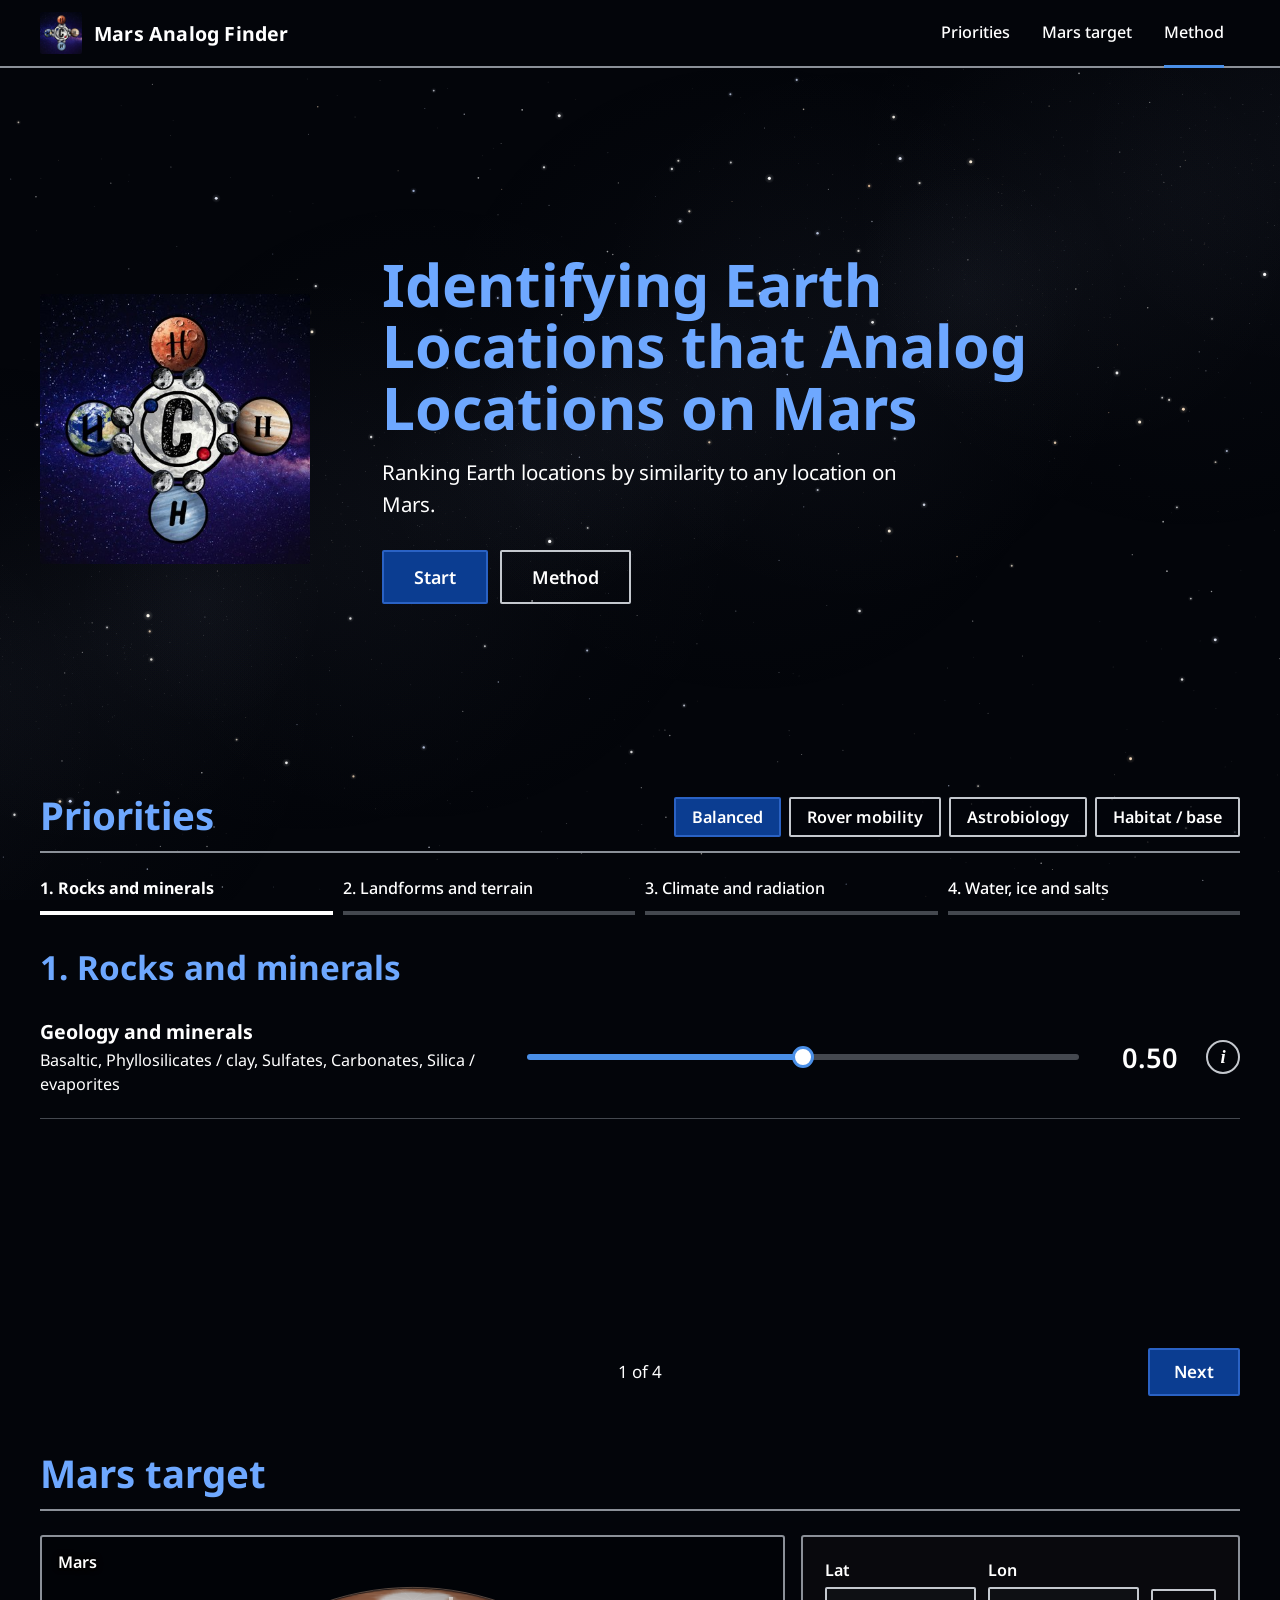
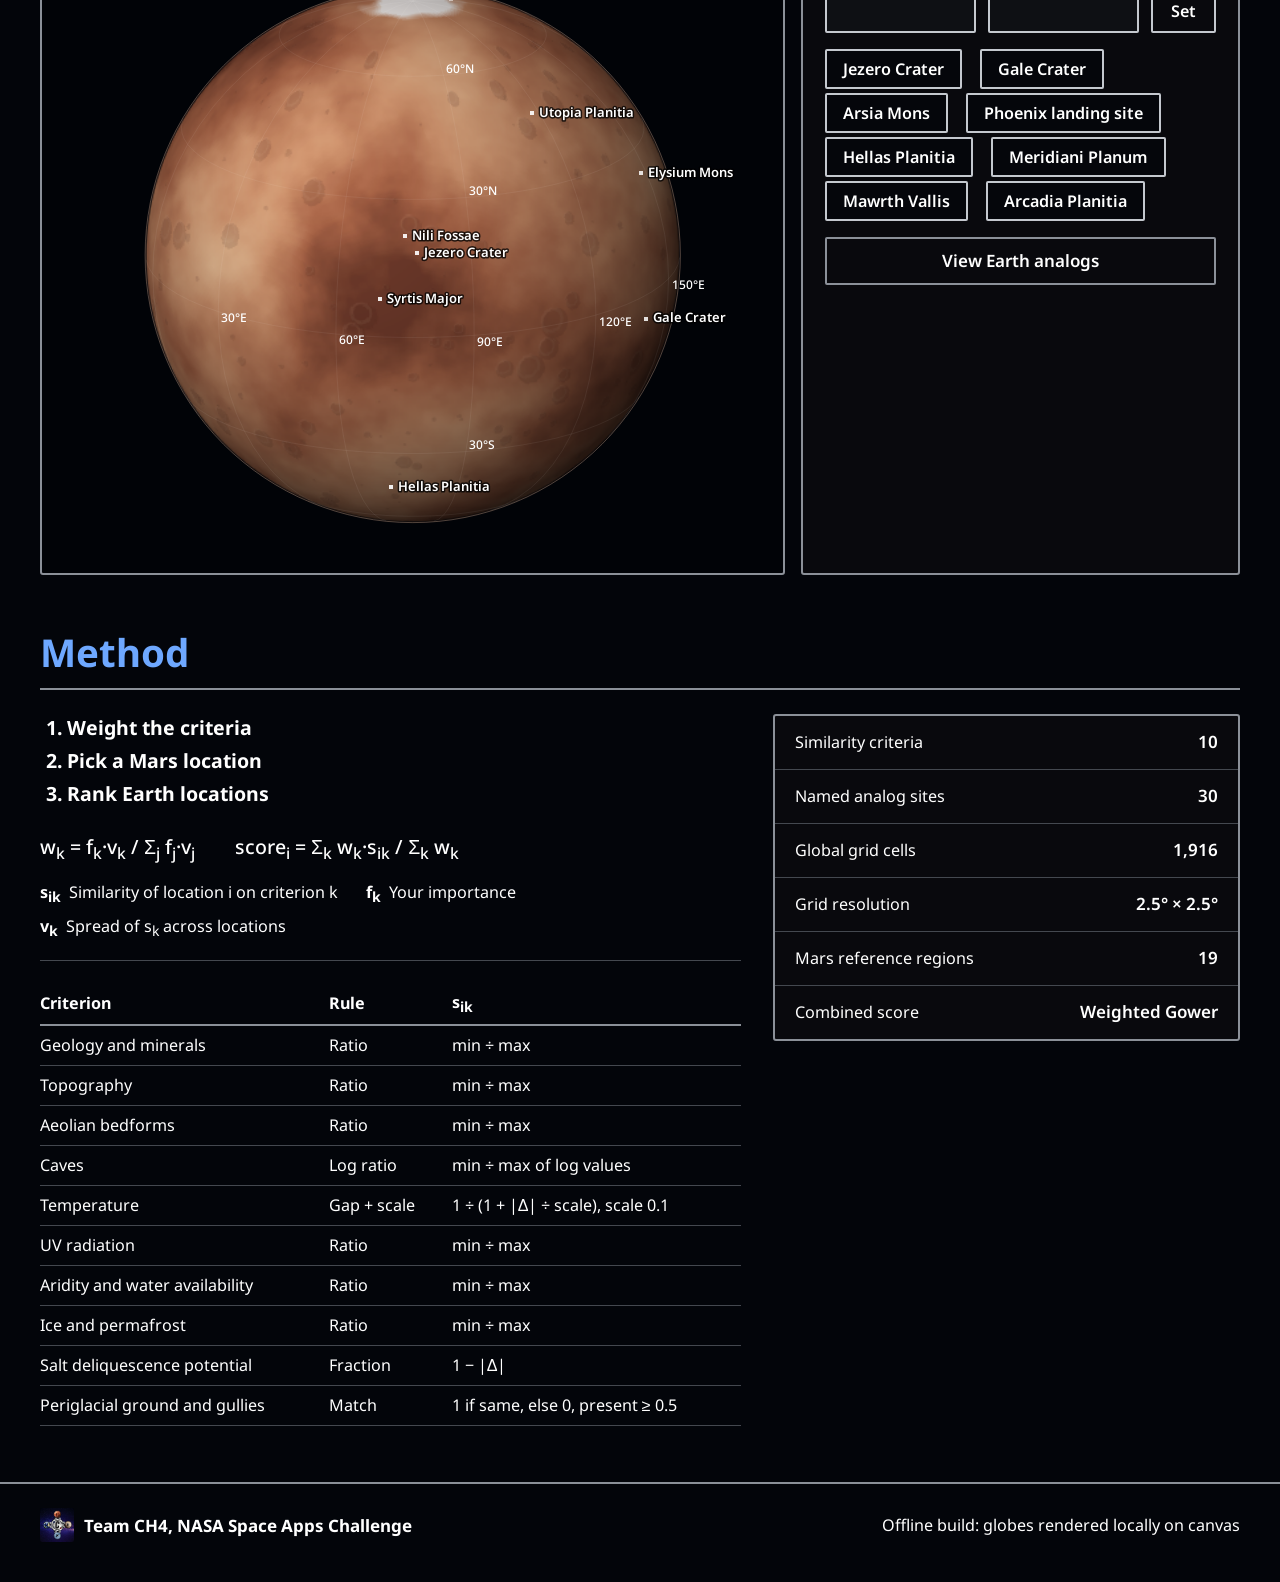
==== commit a4696fb4: "Fixed a bug where Cesium would randomly crash" ====
--- a/snowflake.html
+++ b/snowflake.html
@@ -195,8 +195,8 @@
 
 /* ---------------------------------------------------------------- hero */
 .hero { min-height: 82vh; display: flex; align-items: center; justify-content: center; gap: clamp(28px, 6vw, 72px); max-width: 1280px; margin: 0 auto; padding: 120px clamp(16px, 4vw, 40px) 0; }
-.hero-logo { display: block; width: clamp(170px, 22vw, 270px); height: auto; border: var(--bw) solid var(--line); border-radius: var(--radius); }
-.hero-title { font-size: clamp(3rem, 7vw, 5.6rem); line-height: 1; margin-bottom: 18px; }
+.hero-logo { display: block; width: clamp(170px, 22vw, 270px); height: auto; border-radius: var(--radius); }
+.hero-title { max-width: 15em; font-size: clamp(2.2rem, 4.6vw, 3.9rem); line-height: 1.05; margin-bottom: 18px; text-wrap: balance; }
 .hero-sub { font-size: clamp(1.1rem, 1.6vw, 1.3rem); max-width: 540px; margin: 0 0 30px; }
 .hero-cta { display: flex; flex-wrap: wrap; gap: 12px; }
 .no-logo .hero-logo, .no-logo .brand-logo, .no-logo .footer-brand img { display: none; }
@@ -227,8 +227,8 @@
 .chip.is-active, .segmented button.is-active { background: var(--nasa-blue); border-color: #2a62c4; }
 
 /* ---------------------------------------------------------------- priorities */
-.presets-wrap { display: flex; flex-wrap: wrap; align-items: baseline; gap: 6px 18px; }
-.presets-wrap > span { font-size: .95rem; }
+/* Above the next section, so an open info dropdown is never covered by it. */
+#priorities { z-index: 2; }
 
 /* Progress: four labelled segments; done ones blue, the current one white. */
 .progress { display: grid; grid-template-columns: repeat(4, minmax(0, 1fr)); gap: 10px; margin: 0 0 34px; padding: 0; list-style: none; }
@@ -248,17 +248,18 @@
 
 /* One row per criterion: name and what it measures, then the slider and value. */
 .category-cards { display: grid; }
-.crit-card { position: relative; display: grid; grid-template-columns: minmax(0, 1fr) minmax(240px, 1.2fr) 4.2rem 34px; align-items: center; gap: 8px 28px; padding: 22px 0; border-bottom: 1px solid var(--rule); }
+.crit-card { position: relative; display: grid; grid-template-columns: minmax(0, 1fr) minmax(0, 1.2fr) 4.2rem 34px; align-items: center; gap: 8px 28px; padding: 22px 0; border-bottom: 1px solid var(--rule); }
 .crit-card.is-open { z-index: 30; }
 .crit-text label { display: block; font: 700 1.15rem var(--font-sans); }
 .crit-measures { margin: 4px 0 0; font-size: .95rem; line-height: 1.45; }
 .crit-value { font: 600 1.6rem var(--font-sans); text-align: right; font-variant-numeric: tabular-nums; }
-.crit-card.is-off .crit-text, .crit-card.is-off .crit-value { opacity: .6; }
-.slider { --pct: 50%; width: 100%; margin: 0; -webkit-appearance: none; appearance: none; height: 6px; border-radius: 3px; background: linear-gradient(90deg, var(--cat) 0 var(--pct), var(--rule) var(--pct) 100%); outline-offset: 8px; cursor: pointer; }
-.slider::-webkit-slider-thumb { -webkit-appearance: none; width: 22px; height: 22px; border-radius: 50%; background: #fff; border: 3px solid var(--cat); }
-.slider::-moz-range-thumb { width: 16px; height: 16px; border-radius: 50%; background: #fff; border: 3px solid var(--cat); }
+/* Every slider is the same size and shape in every browser; only the color differs. */
+.slider { --pct: 50%; display: block; width: 100%; height: 6px; margin: 0; padding: 0; -webkit-appearance: none; appearance: none; border: 0; border-radius: 3px; background: linear-gradient(90deg, var(--cat) 0 var(--pct), var(--rule) var(--pct) 100%); outline-offset: 8px; cursor: pointer; }
+.slider::-webkit-slider-thumb { -webkit-appearance: none; box-sizing: border-box; width: 22px; height: 22px; border-radius: 50%; background: #fff; border: 3px solid var(--cat); }
+.slider::-moz-range-thumb { box-sizing: border-box; width: 22px; height: 22px; border-radius: 50%; background: #fff; border: 3px solid var(--cat); }
+.slider::-moz-range-track { height: 6px; background: transparent; border: 0; }
 /* Details open as a dropdown below the row: it scrolls internally and never changes the row height. */
-.info-btn { display: grid; place-items: center; width: 34px; height: 34px; padding: 0; border: var(--bw) solid var(--line-2); border-radius: 50%; background: transparent; color: var(--text); font: 700 1rem var(--font-sans); cursor: pointer; transition: border-color .15s, background .15s; }
+.info-btn { display: grid; place-items: center; width: 34px; height: 34px; padding: 0; border: var(--bw) solid var(--line-2); border-radius: 50%; background: transparent; color: var(--text); font: italic 700 1.1rem Georgia, "Times New Roman", serif; cursor: pointer; transition: border-color .15s, background .15s; }
 .info-btn:hover { border-color: #fff; }
 .info-btn[aria-expanded="true"] { background: var(--nasa-blue); border-color: #2a62c4; }
 .crit-info {
@@ -354,7 +355,7 @@
 .view-img img { display: block; width: 100%; height: 100%; object-fit: cover; opacity: 0; transition: opacity .5s var(--ease); }
 .is-loaded .view-img img[src] { opacity: 1; }
 .view-img .pano { position: absolute; inset: 0; }
-.card-photo .pano { pointer-events: none; }   /* the card itself is the click target */
+.pano-inner { position: absolute; inset: 0; }
 
 .earth-layout { display: grid; grid-template-columns: minmax(0, 1.7fr) minmax(340px, 1fr); gap: 16px; margin-bottom: 16px; }
 .earth-shell { height: var(--earth-h); min-height: 0; }
@@ -2107,6 +2108,9 @@
     },
     options: {
       responsive: true, maintainAspectRatio: false,
+      // Points at 1.0 sit on the plot edge: draw them whole instead of clipping them.
+      datasets: { scatter: { clip: false } },
+      layout: { padding: { top: 10, right: 14 } },
       scales: { x: xAxis, y: yAxis },
       plugins: {
         legend: { labels: { usePointStyle: true, pointStyle: "rect" } },
@@ -2277,7 +2281,9 @@
   $$(".reveal:not(.in)").forEach((el) => {
     const r = el.getBoundingClientRect();
     if (!r.height) return;   // hidden (e.g. results before the first run)
-    const byScroll = (vh - r.top) / (Math.min(r.height, vh * 0.8) + vh * 0.25);
+    // Fully shown once the block's top is about a third of the way up the screen,
+    // however tall the block is.
+    const byScroll = (vh - r.top) / Math.min(r.height + vh * 0.25, vh * 0.65);
     const byTime = (now - revealT0 - Math.max(0, r.top) * 0.6) / REVEAL_MS;
     const p = Math.max(0, Math.min(1, byScroll, byTime));
     if (p >= 1) { el.classList.add("in"); el.style.removeProperty("--reveal"); return; }
@@ -2366,6 +2372,8 @@
     closeInfo(card);
     const open = card.classList.toggle("is-open");
     btn.setAttribute("aria-expanded", String(open));
+    // A fading block is masked, and the mask would clip the dropdown: show it fully.
+    if (open) { const r = card.closest(".reveal:not(.in)"); if (r) { r.classList.add("in"); r.style.removeProperty("--reveal"); } }
   }));
   document.addEventListener("click", (e) => { if (!e.target.closest(".crit-info")) closeInfo(); });
   document.addEventListener("keydown", (e) => { if (e.key === "Escape") closeInfo(); });
@@ -2622,11 +2630,10 @@
 
 /**
  * Show the first candidate image that loads in `slot` (an element holding a
- * .view-img with an <img>); remove the slot when none do. Street View tries
- * the Static image, then a Maps JavaScript panorama (always the panorama when
- * `interactive`, so it can be looked around). If Google rejects the key after
- * a panorama has been drawn, the panorama is removed and the slot is filled
- * again from the remaining sources.
+ * .view-img with an <img>); remove the slot when none do. Cards show Street
+ * View as a Static image; the interactive detail view shows the live
+ * panorama. If Google rejects the key after a panorama has been drawn, the
+ * panorama is removed and the slot is filled again from the remaining sources.
  */
 async function showImage(slot, getCandidates, { interactive = false } = {}) {
   const box = $(".view-img", slot), img = $("img", box);
@@ -2639,22 +2646,21 @@
   for (const im of candidates.filter(Boolean)) {
     if (!slot.isConnected) return;
     let ok = false;
-    if (im.kind === "streetview") {
-      if (!interactive) ok = await loadImg(im.src);
-      if (!ok) {
-        img.removeAttribute("src");
-        const pano = document.createElement("div");
-        pano.className = "pano";
-        box.appendChild(pano);
-        ok = await mountStreetView(pano, im, { interactive });
-        if (!ok) { pano.remove(); continue; }
-        onGoogleDenied(() => {
-          pano.remove();
-          slot.classList.remove("is-loaded");
-          if (slot.isConnected) showImage(slot, getCandidates, { interactive });
-        });
-      }
+    if (im.kind === "streetview" && interactive) {
+      // The detail panel's live panorama (the page only ever has one).
+      img.removeAttribute("src");
+      const pano = document.createElement("div");
+      pano.className = "pano";
+      box.appendChild(pano);
+      ok = await mountStreetView(pano, im);
+      if (!ok) { pano.remove(); continue; }
+      onGoogleDenied(() => {
+        pano.remove();
+        slot.classList.remove("is-loaded");
+        if (slot.isConnected) showImage(slot, getCandidates, { interactive });
+      });
     } else {
+      // Cards use the Street View Static image only; if it fails, the next source.
       ok = await loadImg(im.src);
     }
     if (ok && slot.isConnected) { slot.classList.add("is-loaded"); return; }
@@ -2867,11 +2873,12 @@
     state.earth = earth;
     loading.classList.add("done");
     // Cesium's data credits, which are hidden on the globe itself.
-    const credits = earth.viewer?.creditDisplay;
-    if (credits?.showLightbox) {
+    if (earth.viewer?.creditDisplay?.showLightbox) {
       const link = $("#dataAttribution");
       link.hidden = false;
       link.addEventListener("click", () => {
+        const credits = state.earth?.viewer?.creditDisplay;
+        if (!credits?.showLightbox) { link.hidden = true; return; }   // switched to the offline globe
         $(".earth-shell").scrollIntoView({ behavior: "smooth", block: "center" });
         credits.showLightbox();
       });
@@ -2950,8 +2957,8 @@
     <section id="hero" class="hero">
       <img class="hero-logo reveal" data-logo alt="Team CH4 logo" width="240" height="240" />
       <div class="hero-copy">
-        <h1 class="hero-title reveal">Find Mars on Earth</h1>
-        <p class="hero-sub reveal">Rank Earth locations by similarity to any location on Mars.</p>
+        <h1 class="hero-title reveal">Identifying Earth Locations that Analog Locations on Mars</h1>
+        <p class="hero-sub reveal">Ranking Earth locations by similarity to any location on Mars.</p>
         <div class="hero-cta reveal">
           <a href="#priorities" class="btn btn-primary btn-lg">Start</a>
           <a href="#how" class="btn btn-ghost btn-lg">Method</a>
@@ -2963,7 +2970,7 @@
     <section id="priorities" class="section">
       <div class="section-head reveal">
         <h2>Priorities</h2>
-        <div class="presets-wrap"><span id="presetsLabel">Presets</span><div id="presets" class="segmented" role="group" aria-labelledby="presetsLabel"></div></div>
+        <div id="presets" class="segmented" role="group" aria-label="Presets"></div>
       </div>
       <div class="reveal">
         <ol id="formSteps" class="progress" aria-label="Categories"></ol>
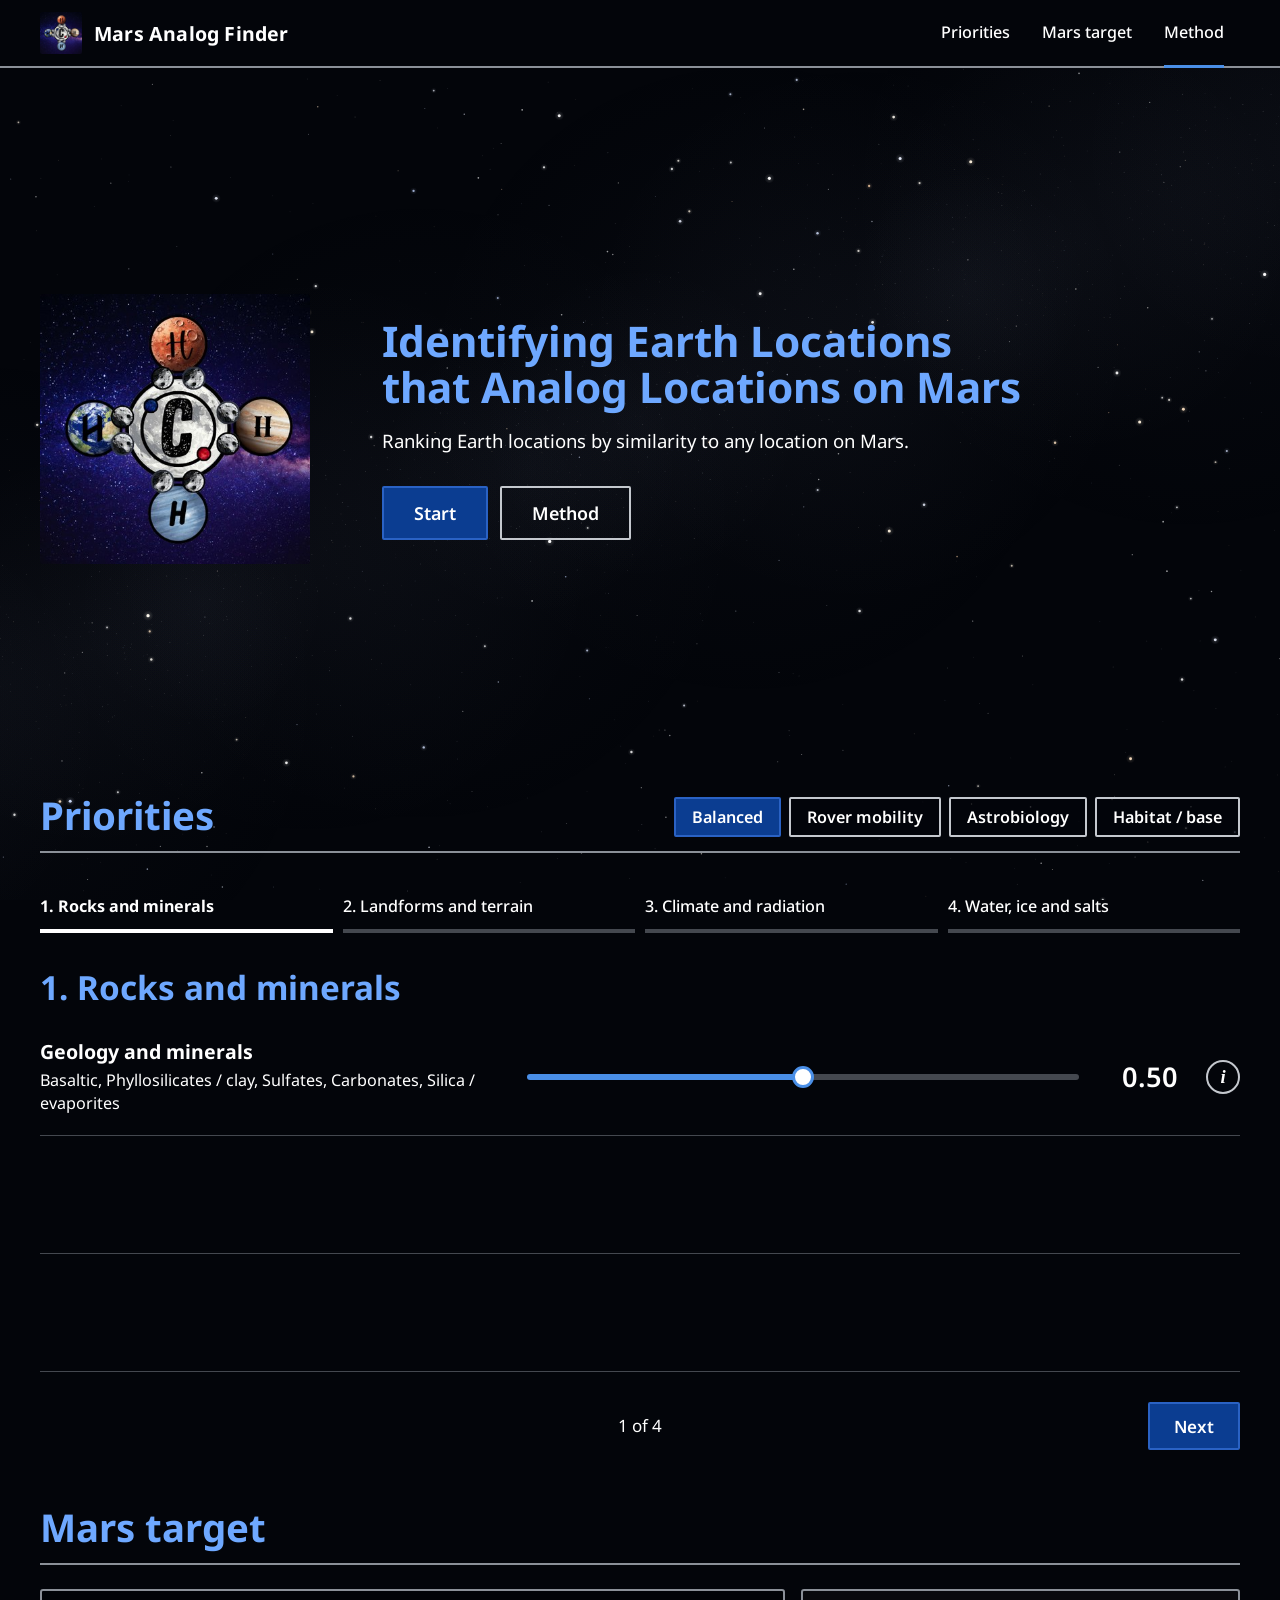
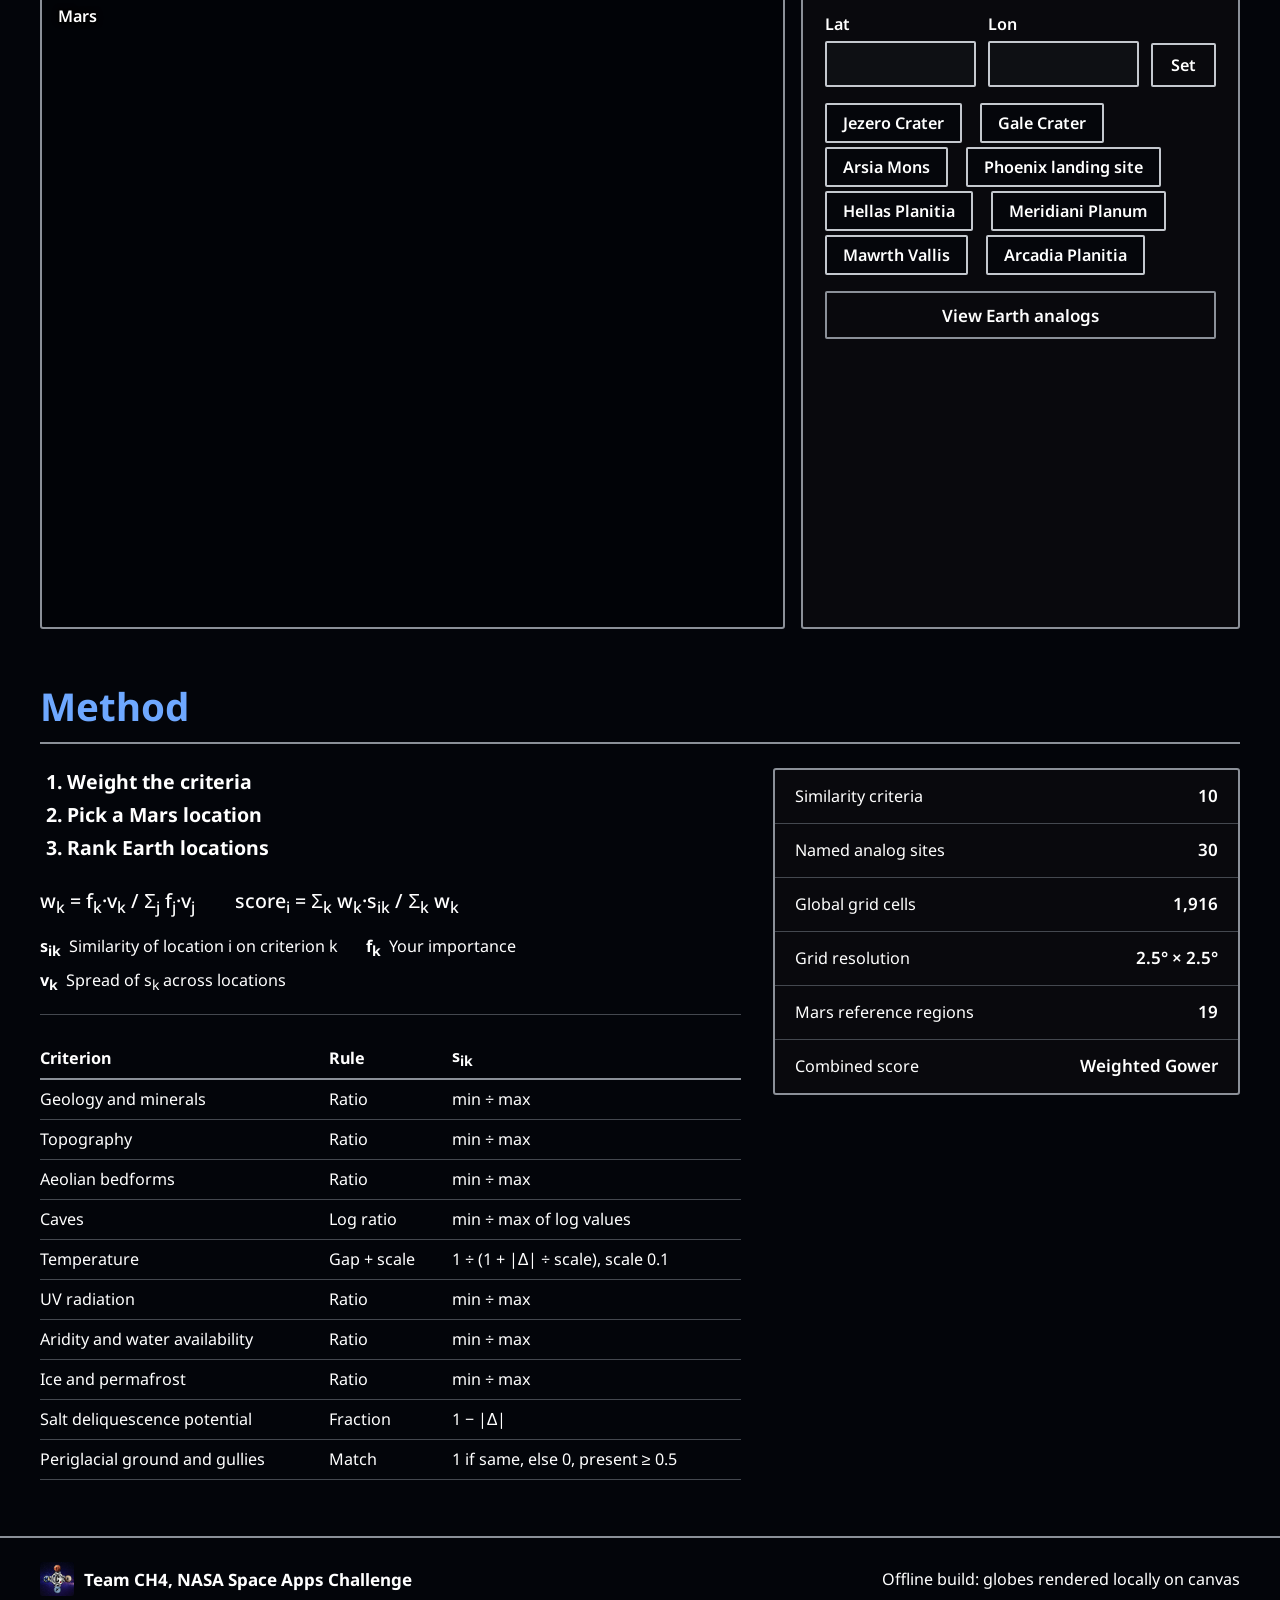
==== commit f432c2dd: "fixed formatting and overlapping texts" ====
--- a/snowflake.html
+++ b/snowflake.html
@@ -196,8 +196,10 @@
 /* ---------------------------------------------------------------- hero */
 .hero { min-height: 82vh; display: flex; align-items: center; justify-content: center; gap: clamp(28px, 6vw, 72px); max-width: 1280px; margin: 0 auto; padding: 120px clamp(16px, 4vw, 40px) 0; }
 .hero-logo { display: block; width: clamp(170px, 22vw, 270px); height: auto; border-radius: var(--radius); }
-.hero-title { max-width: 15em; font-size: clamp(2.2rem, 4.6vw, 3.9rem); line-height: 1.05; margin-bottom: 18px; text-wrap: balance; }
-.hero-sub { font-size: clamp(1.1rem, 1.6vw, 1.3rem); max-width: 540px; margin: 0 0 30px; }
+.hero-copy { min-width: 0; }
+/* Title on at most two lines, subtitle on one (narrow phones wrap as needed). */
+.hero-title { font-size: clamp(2rem, 3.3vw, 3.2rem); line-height: 1.08; margin-bottom: 18px; text-wrap: balance; }
+.hero-sub { font-size: clamp(1.05rem, 1.45vw, 1.25rem); margin: 0 0 30px; white-space: nowrap; }
 .hero-cta { display: flex; flex-wrap: wrap; gap: 12px; }
 .no-logo .hero-logo, .no-logo .brand-logo, .no-logo .footer-brand img { display: none; }
 
@@ -232,7 +234,8 @@
 
 /* Progress: four labelled segments; done ones blue, the current one white. */
 .progress { display: grid; grid-template-columns: repeat(4, minmax(0, 1fr)); gap: 10px; margin: 0 0 34px; padding: 0; list-style: none; }
-.progress button { display: block; width: 100%; padding: 0 0 12px; border: 0; border-bottom: 4px solid var(--rule); background: none; color: var(--text); font: 500 .95rem var(--font-sans); text-align: left; cursor: pointer; transition: border-color .2s; }
+/* Fixed height (two lines) so a bold or wrapping label never moves the form below. */
+.progress button { display: flex; align-items: flex-end; width: 100%; height: calc(2 * 1.35em + 12px); line-height: 1.35; padding: 0 0 12px; border: 0; border-bottom: 4px solid var(--rule); background: none; color: var(--text); font: 500 .95rem var(--font-sans); text-align: left; cursor: pointer; transition: border-color .2s; }
 .progress button.is-done { border-bottom-color: var(--nasa-blue-2); }
 .progress button[aria-current="step"] { border-bottom-color: #fff; font-weight: 700; }
 .progress button:disabled { cursor: default; }
@@ -241,17 +244,20 @@
 /* Paged form: every page sits in the same grid cell, so the box keeps the
    tallest page's height and the Back/Next row never jumps. */
 .criteria-grid { display: grid; overflow-x: clip; }   /* off-page slides must not widen the page; dropdowns still overflow downwards */
-.category-block { grid-area: 1 / 1; align-content: start; transition: opacity .35s var(--ease), transform .35s var(--ease), visibility 0s linear .35s; }
-.category-block:not(.is-current) { opacity: 0; transform: translateX(var(--from, 24px)); visibility: hidden; pointer-events: none; }
-.category-block.is-current { transition: opacity .35s var(--ease), transform .35s var(--ease); }
-.category-title { font-size: clamp(1.6rem, 2.6vw, 2rem); margin-bottom: 10px; }
+/* Pages cross-fade in place. Every page has the same number of rows (short
+   pages get empty spacer rows) and every row the same height, so the lines
+   stay put and only the text changes. */
+.category-block { grid-area: 1 / 1; align-content: start; transition: opacity .3s var(--ease), visibility 0s linear .3s; }
+.category-block:not(.is-current) { opacity: 0; visibility: hidden; pointer-events: none; }
+.category-block.is-current { transition: opacity .3s var(--ease); }
+.category-title { height: 1.25em; font-size: clamp(1.6rem, 2.6vw, 2rem); line-height: 1.25; margin-bottom: 10px; white-space: nowrap; overflow: hidden; text-overflow: ellipsis; }
 
 /* One row per criterion: name and what it measures, then the slider and value. */
 .category-cards { display: grid; }
-.crit-card { position: relative; display: grid; grid-template-columns: minmax(0, 1fr) minmax(0, 1.2fr) 4.2rem 34px; align-items: center; gap: 8px 28px; padding: 22px 0; border-bottom: 1px solid var(--rule); }
+.crit-card { --row-h: 118px; position: relative; display: grid; grid-template-columns: minmax(0, 1fr) minmax(0, 1.2fr) 4.2rem 34px; align-items: center; gap: 8px 28px; height: var(--row-h); padding: 0; border-bottom: 1px solid var(--rule); }
 .crit-card.is-open { z-index: 30; }
 .crit-text label { display: block; font: 700 1.15rem var(--font-sans); }
-.crit-measures { margin: 4px 0 0; font-size: .95rem; line-height: 1.45; }
+.crit-measures { margin: 4px 0 0; font-size: .95rem; line-height: 1.45; display: -webkit-box; -webkit-box-orient: vertical; -webkit-line-clamp: 2; overflow: hidden; }
 .crit-value { font: 600 1.6rem var(--font-sans); text-align: right; font-variant-numeric: tabular-nums; }
 /* Every slider is the same size and shape in every browser; only the color differs. */
 .slider { --pct: 50%; display: block; width: 100%; height: 6px; margin: 0; padding: 0; -webkit-appearance: none; appearance: none; border: 0; border-radius: 3px; background: linear-gradient(90deg, var(--cat) 0 var(--pct), var(--rule) var(--pct) 100%); outline-offset: 8px; cursor: pointer; }
@@ -445,11 +451,13 @@
 /* ---------------------------------------------------------------- responsive */
 @media (max-width: 1100px) {
   .top-cards { grid-template-columns: repeat(auto-fit, minmax(210px, 1fr)); }
-  .crit-card { grid-template-columns: minmax(0, 1fr) 4.2rem 34px; }
+  .crit-card { --row-h: 150px; grid-template-columns: minmax(0, 1fr) 4.2rem 34px; }
   .crit-card .slider { grid-column: 1 / -1; grid-row: 2; }
 }
 @media (max-width: 960px) {
   .hero { flex-direction: column; align-items: flex-start; min-height: 0; padding-top: 116px; }
+  .hero-title { font-size: clamp(1.9rem, 5.4vw, 3rem); }
+  .hero-sub { white-space: normal; }
   .target-layout, .earth-layout, .method-grid { grid-template-columns: minmax(0, 1fr); }
   .detail-panel { height: auto; overflow: visible; }
   .charts-grid { grid-template-columns: minmax(0, 1fr); }
@@ -472,7 +480,7 @@
   .progress { gap: 6px; }
   .progress button { font-size: .85rem; }
   .progress button:not([aria-current]) span { display: none; }
-  .crit-card { gap: 8px 16px; padding: 18px 0; }
+  .crit-card { --row-h: 168px; gap: 8px 16px; }
   .select-row { width: 100%; }
   .select-wrap { min-width: 0; flex: 1; }
   .chart-box, .chart-box.tall { height: 340px; }
@@ -2359,6 +2367,11 @@
     });
     grid.appendChild(block);
   });
+  // Pad shorter pages with empty rows so every page's lines sit in the same place.
+  const rows = Math.max(...$$(".category-cards", grid).map((c) => c.children.length));
+  $$(".category-cards", grid).forEach((c) => {
+    while (c.children.length < rows) c.insertAdjacentHTML("beforeend", '<div class="crit-card is-spacer" aria-hidden="true"></div>');
+  });
 
   // Info opens as a dropdown over the cards below (no layout change); one open at a time.
   const closeInfo = (except) => $$(".crit-card.is-open", grid).forEach((card) => {
@@ -2411,14 +2424,13 @@
     `<li><button type="button" data-page="${i}" aria-controls="page-${cat.id}">${i + 1}<span>. ${esc(cat.name)}</span></button></li>`).join("");
   const stepBtns = $$("button", steps);
 
-  const show = (i, { scroll = true } = {}) => {
+  // Pages share one layout, so changing page never scrolls: only the text changes.
+  const show = (i) => {
     page = i;
     furthest = Math.max(furthest, i);
     blocks.forEach((b, k) => {
       b.classList.toggle("is-current", k === i);
       b.inert = k !== i;
-      // Earlier pages wait off to the left, later ones to the right, so pages slide in the direction of travel.
-      b.style.setProperty("--from", `${(k < i ? -1 : 1) * 24}px`);
     });
     stepBtns.forEach((b, k) => {
       if (k === i) b.setAttribute("aria-current", "step"); else b.removeAttribute("aria-current");
@@ -2429,10 +2441,6 @@
     const last = i === blocks.length - 1;
     next.textContent = last ? "Mars target" : "Next";
     $("#pageCount").textContent = `${i + 1} of ${blocks.length}`;
-    if (scroll) {
-      const top = $("#priorities").getBoundingClientRect().top;
-      if (top < -40) $("#priorities").scrollIntoView({ behavior: "smooth", block: "start" });
-    }
   };
   stepBtns.forEach((b) => b.addEventListener("click", () => show(+b.dataset.page)));
   prev.addEventListener("click", () => show(Math.max(0, page - 1)));
@@ -2440,7 +2448,7 @@
     if (page < blocks.length - 1) show(page + 1);
     else $("#target").scrollIntoView({ behavior: "smooth", block: "start" });
   });
-  show(0, { scroll: false });
+  show(0);
 }
 
 function syncSliders() {
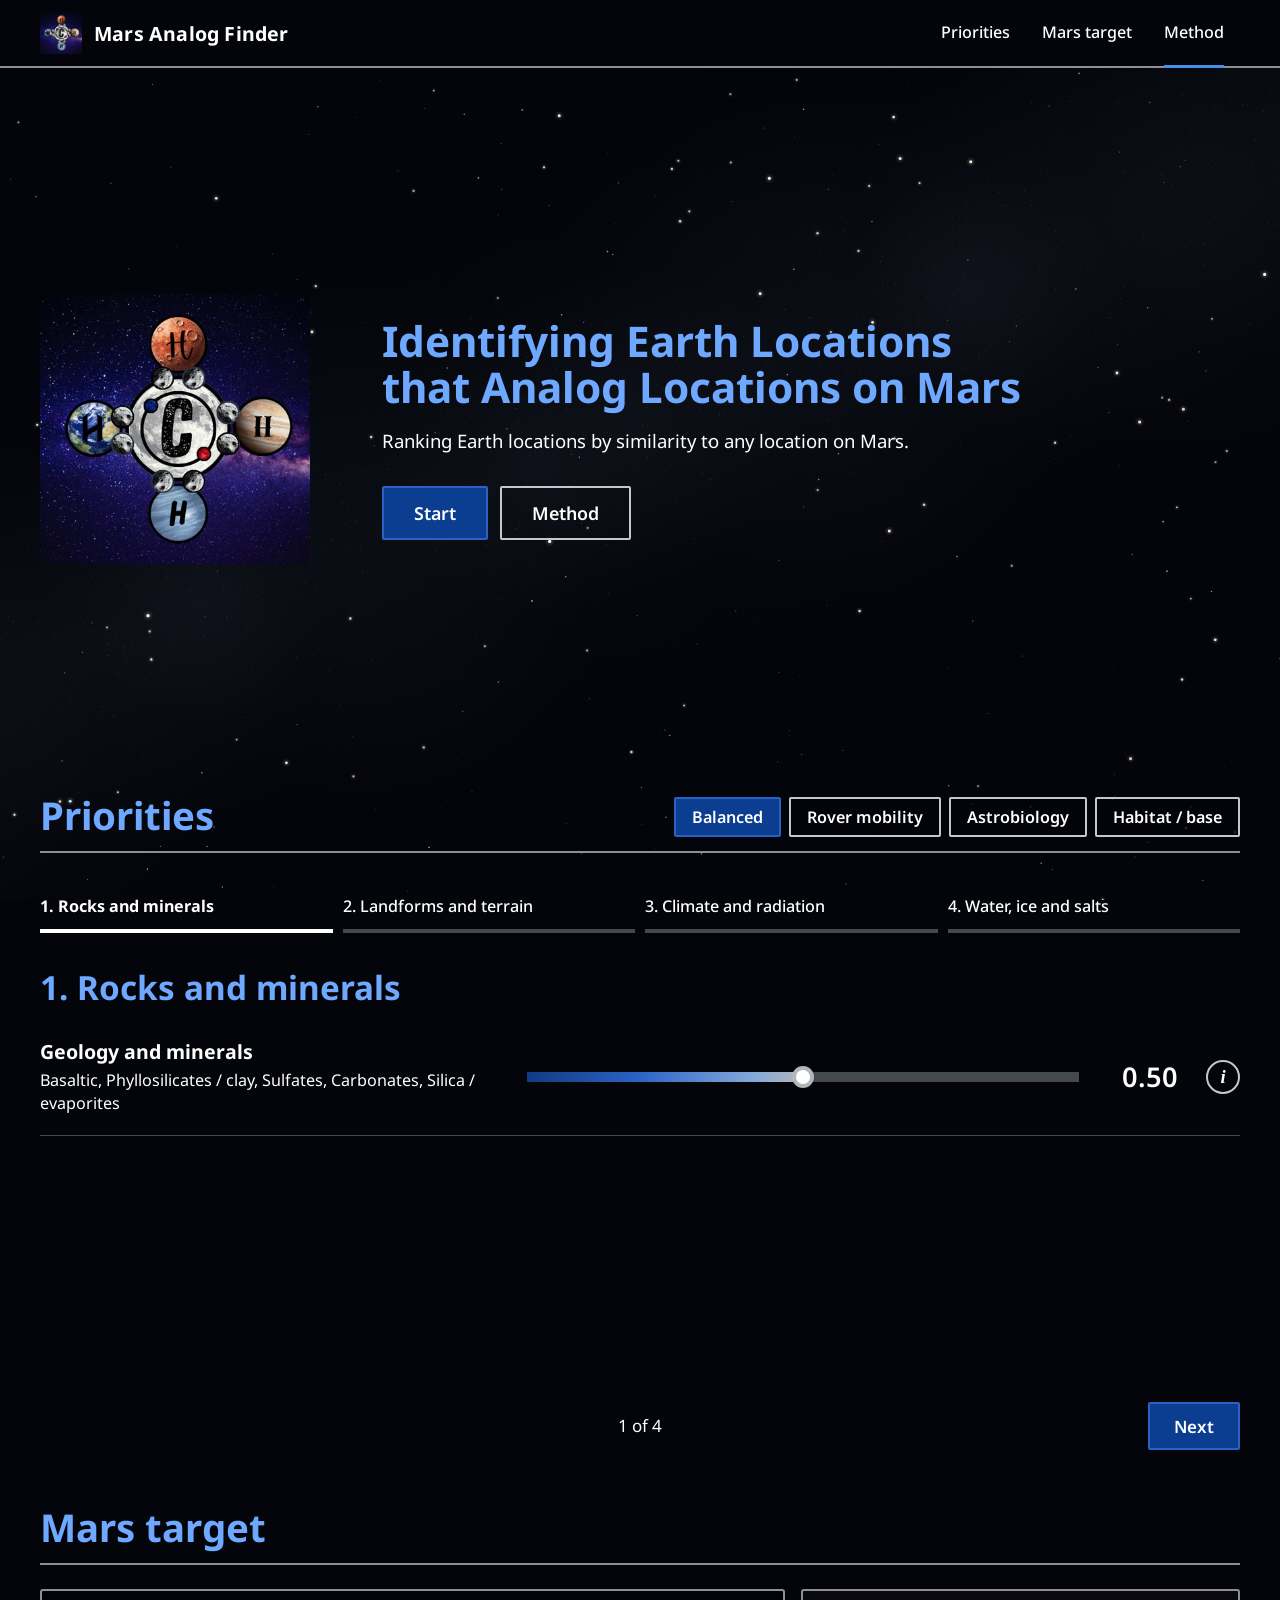
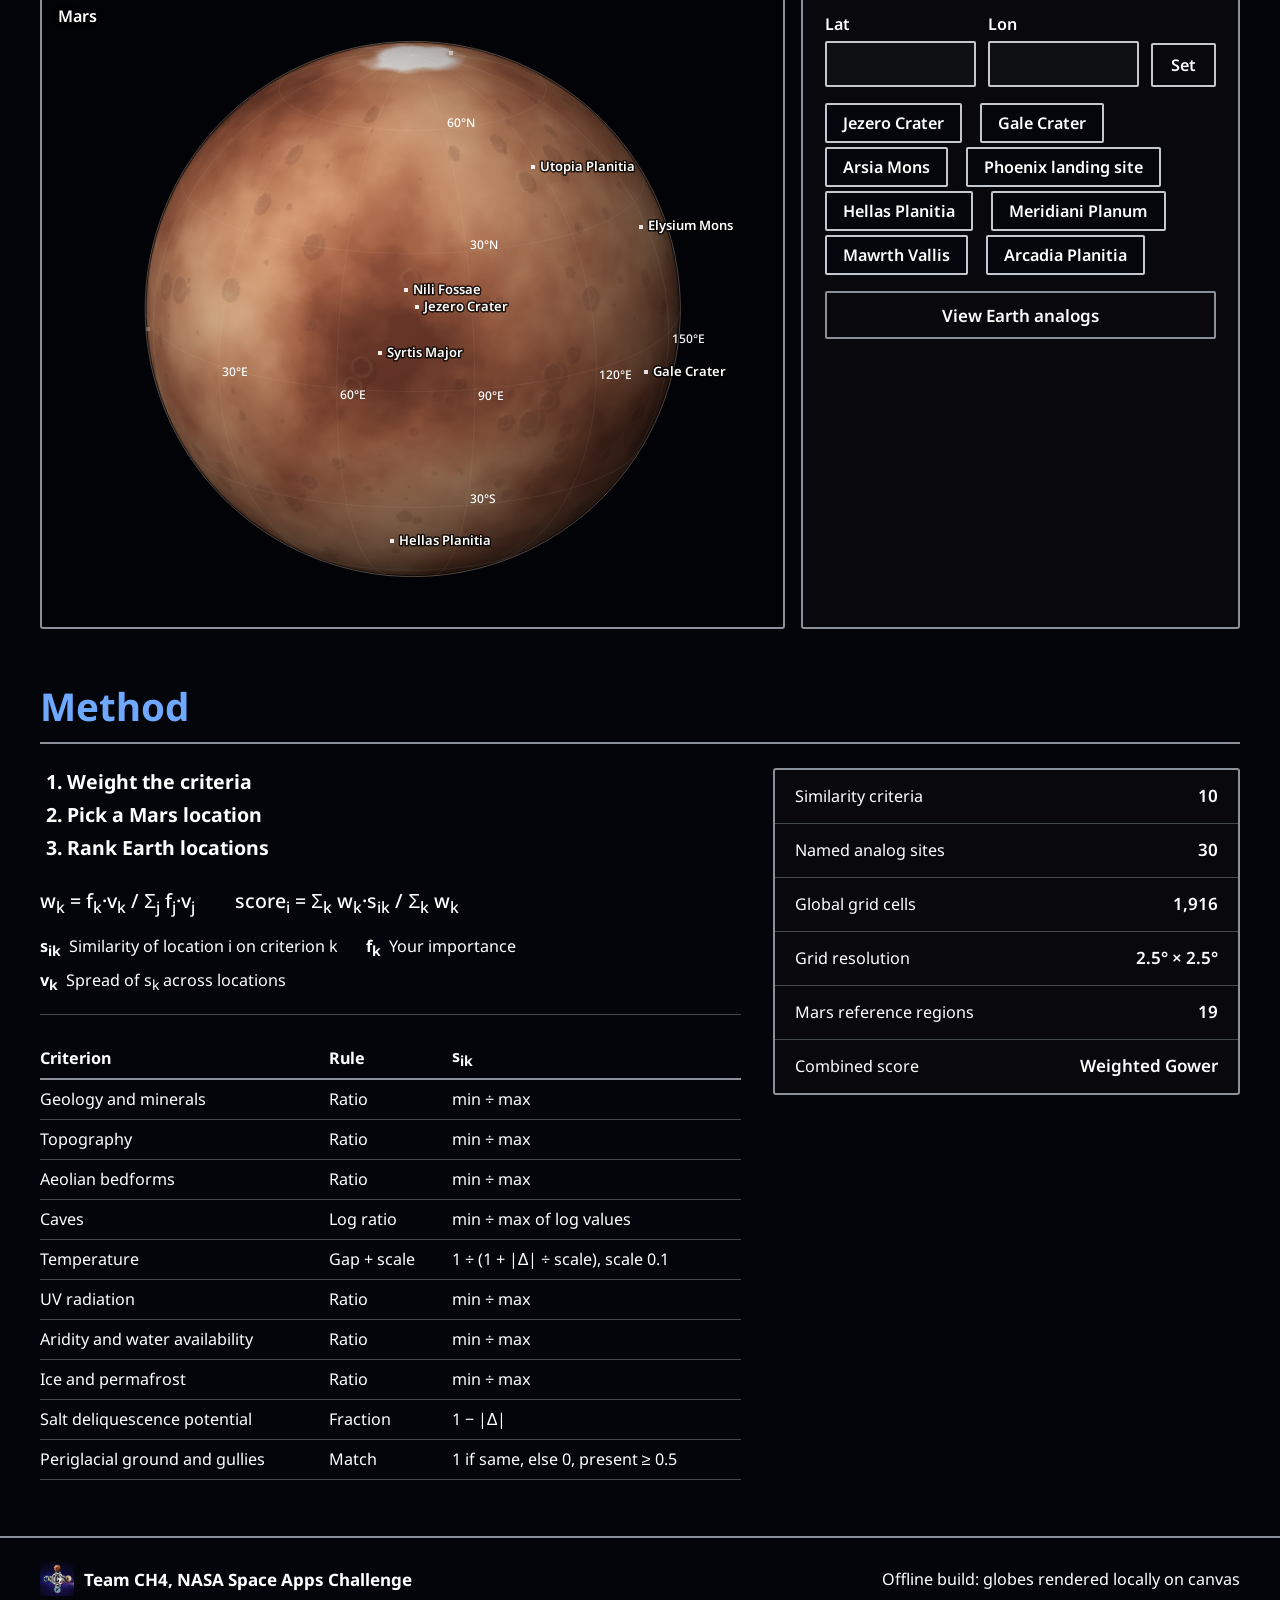
==== commit 50cc695e: "edited formatting, deleted outlines around watermarks" ====
--- a/snowflake.html
+++ b/snowflake.html
@@ -256,14 +256,23 @@
 .category-cards { display: grid; }
 .crit-card { --row-h: 118px; position: relative; display: grid; grid-template-columns: minmax(0, 1fr) minmax(0, 1.2fr) 4.2rem 34px; align-items: center; gap: 8px 28px; height: var(--row-h); padding: 0; border-bottom: 1px solid var(--rule); }
 .crit-card.is-open { z-index: 30; }
+.crit-card.is-spacer { border-bottom-color: transparent; }   /* filler rows keep the spacing, not the line */
 .crit-text label { display: block; font: 700 1.15rem var(--font-sans); }
 .crit-measures { margin: 4px 0 0; font-size: .95rem; line-height: 1.45; display: -webkit-box; -webkit-box-orient: vertical; -webkit-line-clamp: 2; overflow: hidden; }
 .crit-value { font: 600 1.6rem var(--font-sans); text-align: right; font-variant-numeric: tabular-nums; }
 /* Every slider is the same size and shape in every browser; only the color differs. */
-.slider { --pct: 50%; display: block; width: 100%; height: 6px; margin: 0; padding: 0; -webkit-appearance: none; appearance: none; border: 0; border-radius: 3px; background: linear-gradient(90deg, var(--cat) 0 var(--pct), var(--rule) var(--pct) 100%); outline-offset: 8px; cursor: pointer; }
-.slider::-webkit-slider-thumb { -webkit-appearance: none; box-sizing: border-box; width: 22px; height: 22px; border-radius: 50%; background: #fff; border: 3px solid var(--cat); }
-.slider::-moz-range-thumb { box-sizing: border-box; width: 22px; height: 22px; border-radius: 50%; background: #fff; border: 3px solid var(--cat); }
-.slider::-moz-range-track { height: 6px; background: transparent; border: 0; }
+/* Sliders use the same blue → orange scale as the map legend: the scale shows
+   up to the current value, the rest of the track is grey, and the thumb takes
+   the scale's color at that value (--thumb, set in js/app.js). */
+.slider {
+  --pct: 50%; --thumb: #7fa6d9;
+  display: block; width: 100%; height: 10px; margin: 0; padding: 0; -webkit-appearance: none; appearance: none; border: 0; border-radius: 0;
+  background: linear-gradient(90deg, transparent 0 var(--pct), var(--rule) var(--pct) 100%), linear-gradient(90deg, #123a82, #2a63c4, #7fa6d9, #e8c9a0, #f39a42, #ff7a00);
+  outline-offset: 8px; cursor: pointer;
+}
+.slider::-webkit-slider-thumb { -webkit-appearance: none; box-sizing: border-box; width: 22px; height: 22px; border-radius: 50%; background: #fff; border: 4px solid var(--thumb); }
+.slider::-moz-range-thumb { box-sizing: border-box; width: 22px; height: 22px; border-radius: 50%; background: #fff; border: 4px solid var(--thumb); }
+.slider::-moz-range-track { height: 10px; background: transparent; border: 0; }
 /* Details open as a dropdown below the row: it scrolls internally and never changes the row height. */
 .info-btn { display: grid; place-items: center; width: 34px; height: 34px; padding: 0; border: var(--bw) solid var(--line-2); border-radius: 50%; background: transparent; color: var(--text); font: italic 700 1.1rem Georgia, "Times New Roman", serif; cursor: pointer; transition: border-color .15s, background .15s; }
 .info-btn:hover { border-color: #fff; }
@@ -292,8 +301,8 @@
 .viewer-shell { position: relative; border: var(--bw) solid var(--line); border-radius: var(--radius); overflow: hidden; min-height: 520px; background: rgba(1, 2, 6, .55); }
 .viewer { position: absolute; inset: 0; }
 .viewer .cesium-viewer, .viewer .cesium-widget, .viewer canvas { width: 100%; height: 100%; }
-/* Cesium's credit line sits in the same kind of box as the other map controls. */
-.viewer .cesium-viewer-bottom { left: 12px; bottom: 12px; right: auto; width: max-content; max-width: calc(100% - 330px); padding: 6px 10px; border: var(--bw) solid var(--line); border-radius: var(--radius-sm); background: rgba(3, 5, 10, .9); }
+/* Cesium's credit line: just the Cesium ion logo, no box around it. */
+.viewer .cesium-viewer-bottom { left: 12px; bottom: 12px; right: auto; width: max-content; max-width: calc(100% - 330px); padding: 0; border: 0; background: none; }
 .viewer .cesium-widget-credits { position: static !important; display: flex !important; flex-wrap: wrap; align-items: center; gap: 4px 10px; padding: 0 !important; font-size: 14px; line-height: 1.3; color: var(--text); text-shadow: none; }
 .viewer .cesium-widget-credits a, .viewer .cesium-credit-text { color: var(--text) !important; }
 /* Only the Cesium ion logo stays on the globe; the full credit list opens from "Data attribution" in the footer. */
@@ -2227,6 +2236,7 @@
 const { startStarfield } = __modules["js/background.js"];
 const { cesiumAvailable, initIon, createMarsViewer, createEarthViewer } = __modules["js/canvas-globes.js"];
 const { photosAvailable, imagesFor, mountStreetView, onGoogleDenied } = __modules["js/photos-offline.js"];
+const { rampColor } = __modules["js/score-field.js"];
 const { setupChartDefaults, drawGrouped, drawMetric, drawWeights, drawScatter, drawProfile, drawRanking, metricLabel, TOP_COLORS } = __modules["js/charts.js"];
 
 const $ = (sel, root = document) => root.querySelector(sel);
@@ -2457,6 +2467,7 @@
     const sl = $(`#sl-${c.id}`);
     sl.value = v;
     sl.style.setProperty("--pct", `${v * 100}%`);
+    sl.style.setProperty("--thumb", `rgb(${rampColor(v).map((x) => x | 0).join(",")})`);
     sl.closest(".crit-card").classList.toggle("is-off", v === 0);
     $(`#val-${c.id}`).textContent = fmt(v);
   });
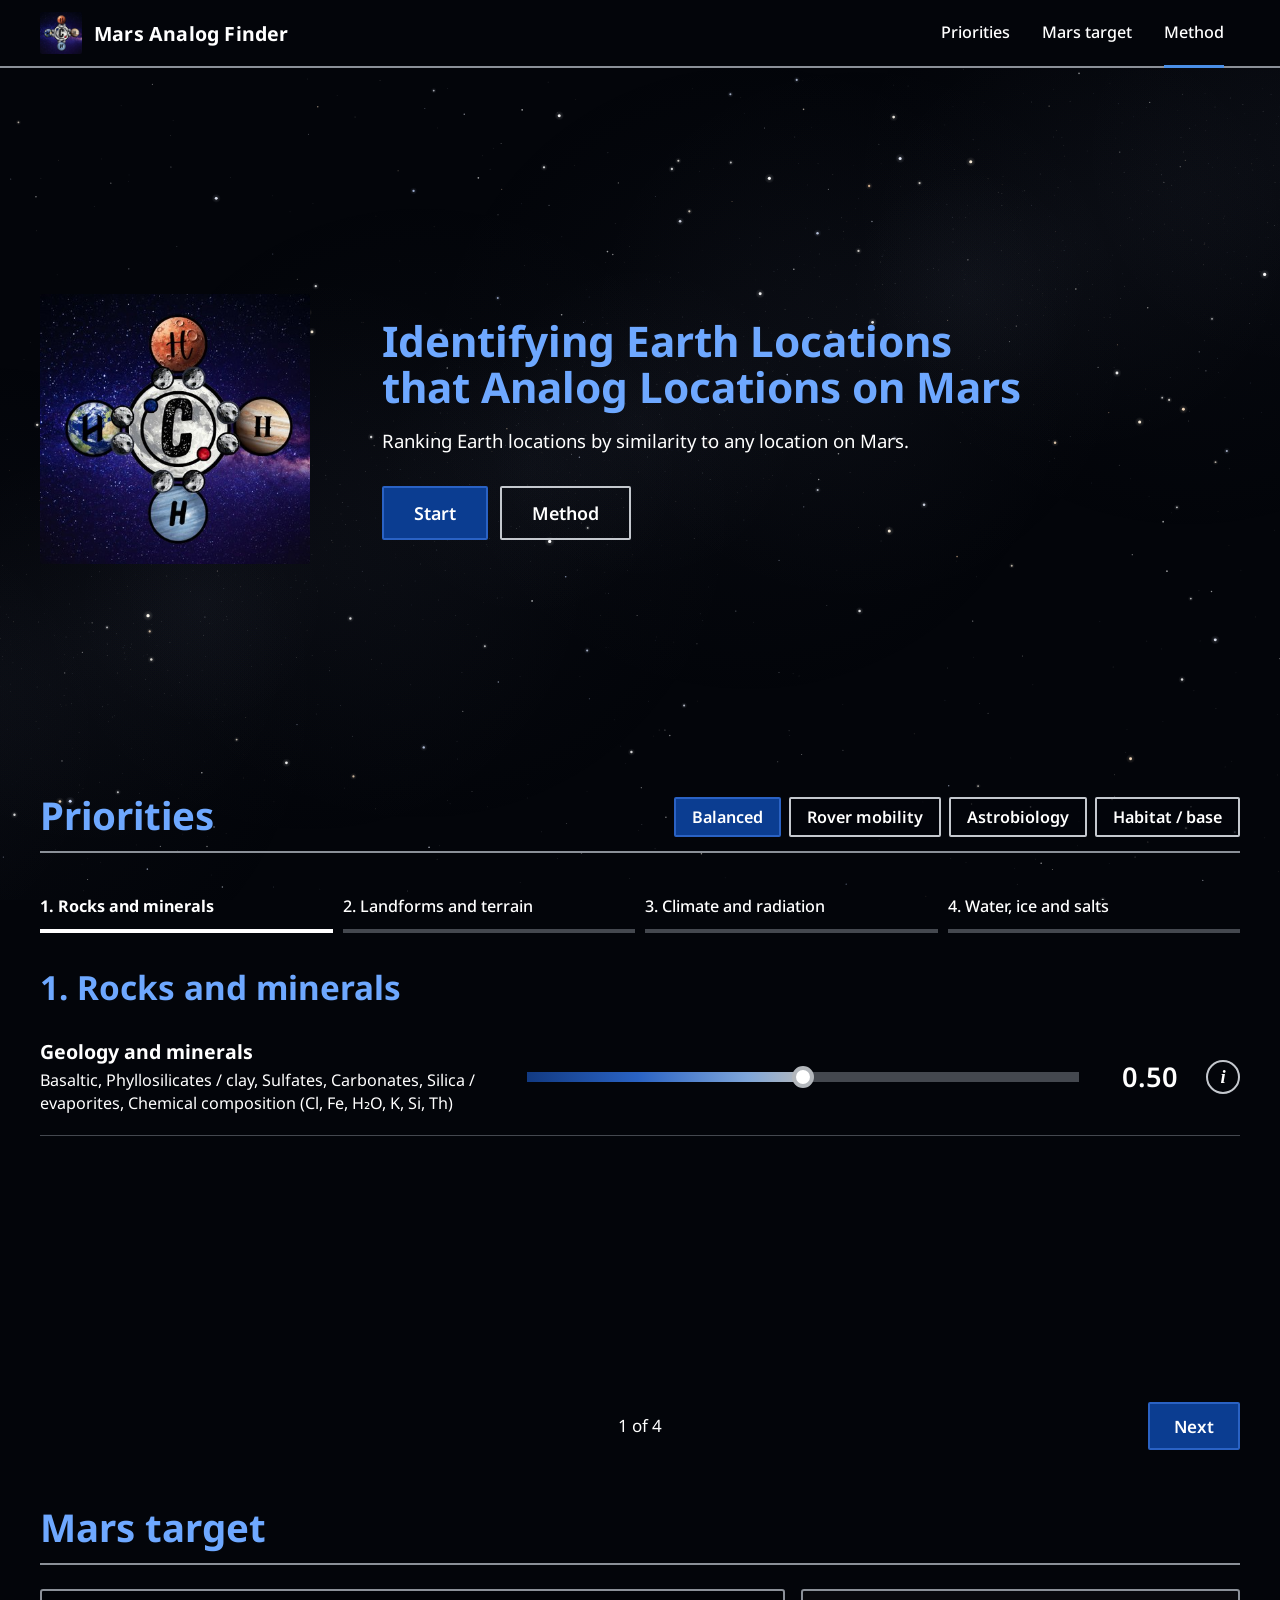
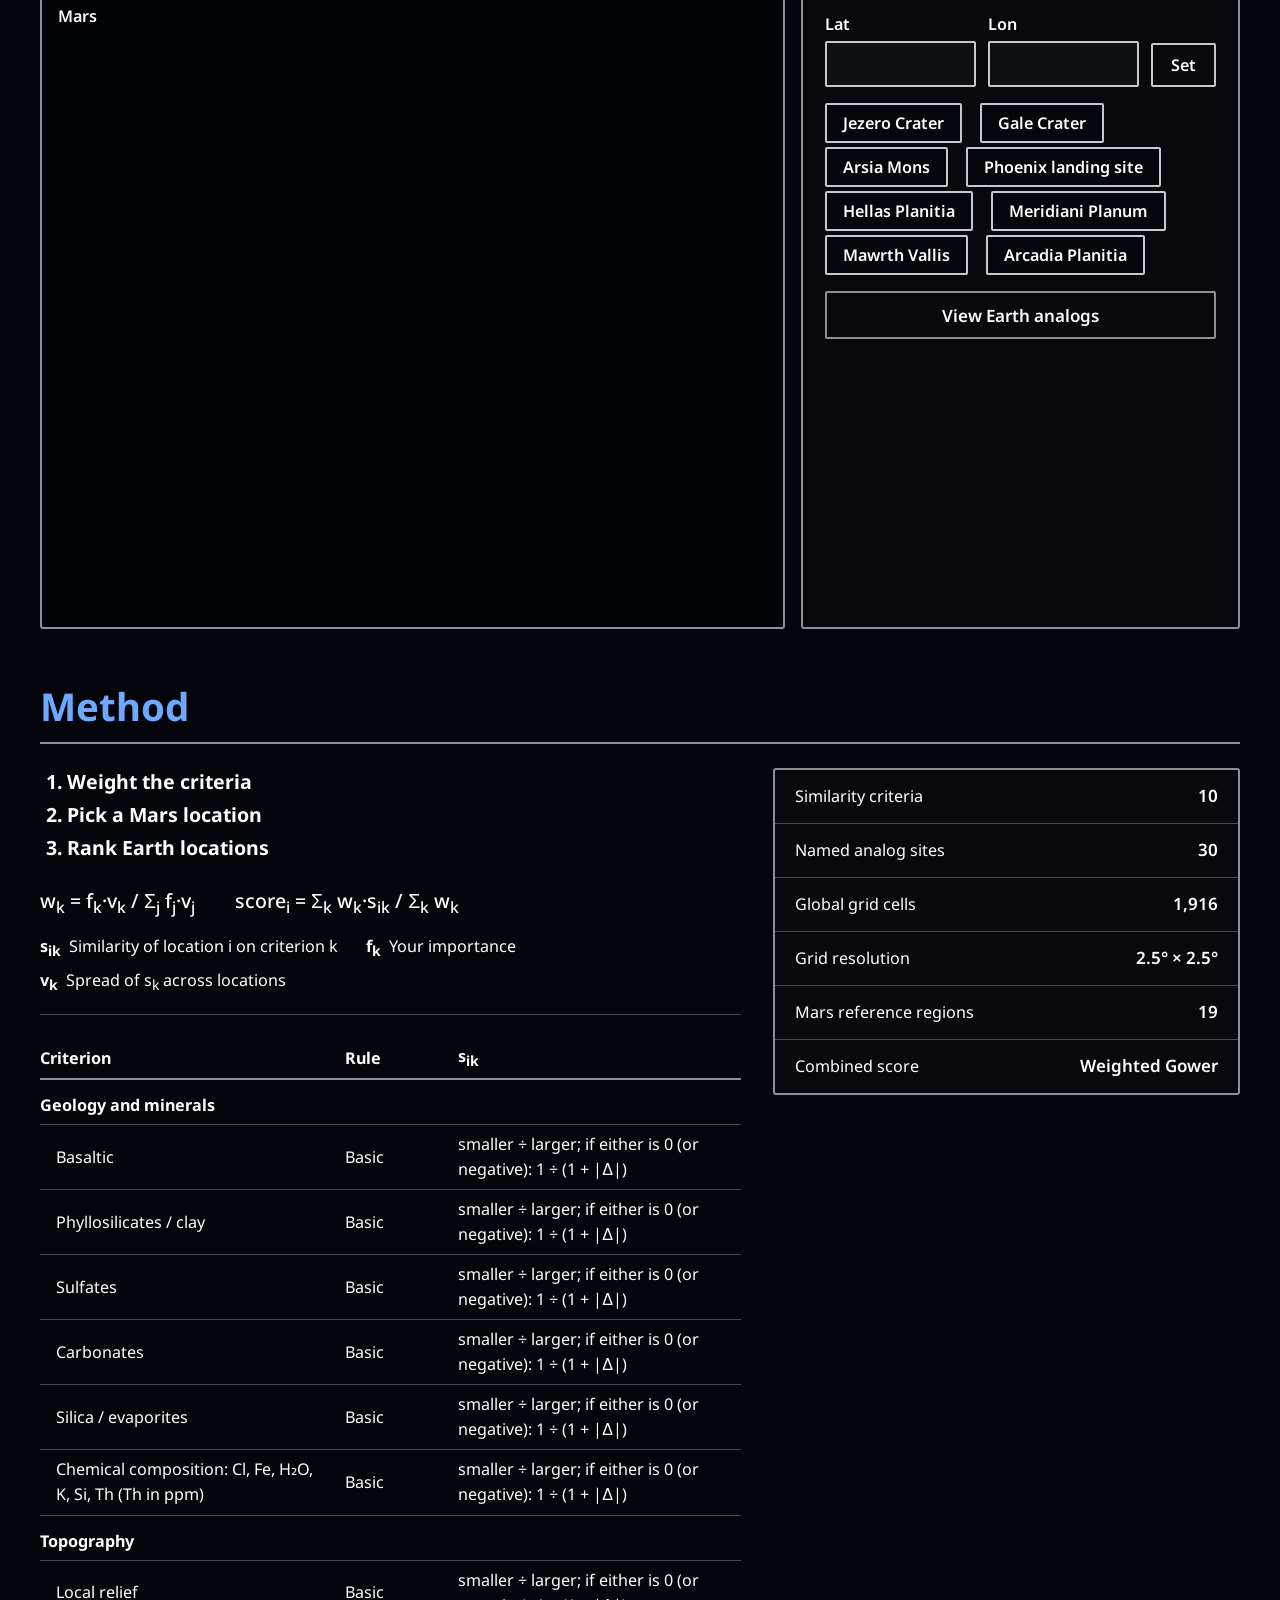
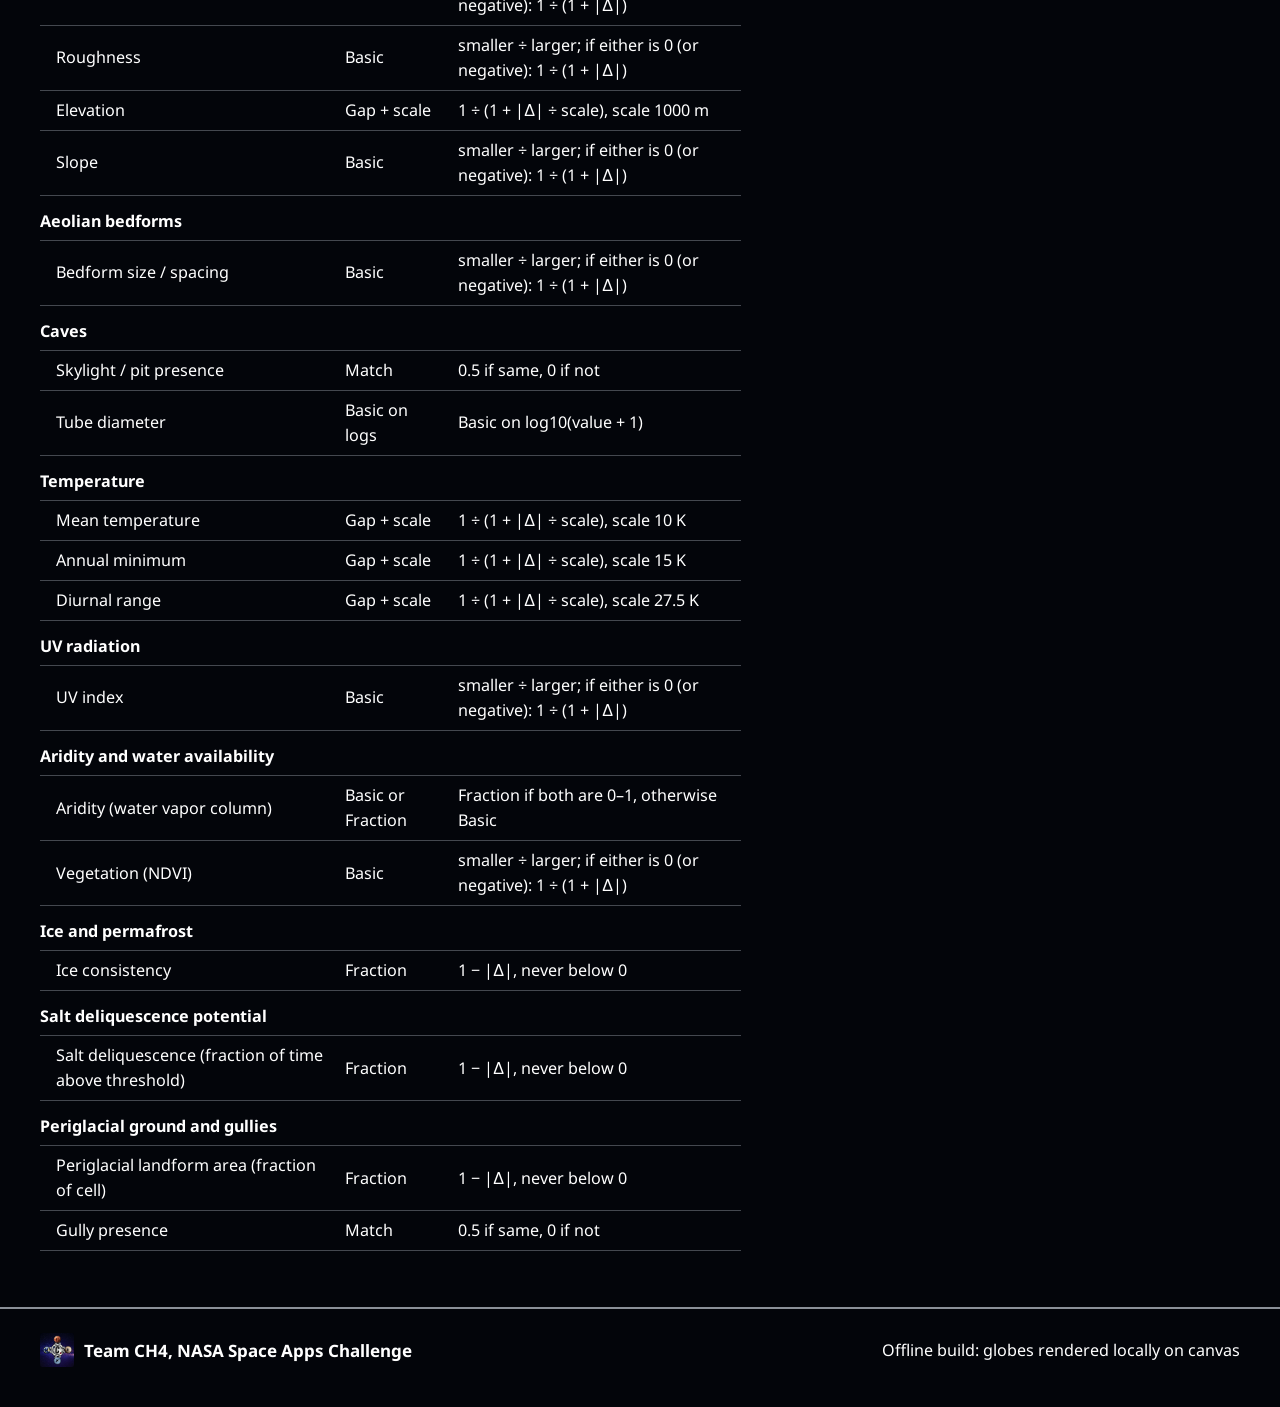
==== commit 421633d7: "stuff" ====
--- a/snowflake.html
+++ b/snowflake.html
@@ -442,6 +442,8 @@
 .symbols dd { margin: 0; }
 .rules-table th, .rules-table td { padding-right: 16px; }
 .rules-table code { font: .95rem var(--font-sans); }
+.rules-table .rules-group th { padding-top: 14px; border-bottom: 1px solid var(--rule); font-size: .95rem; }
+.rules-table .rules-part { padding-left: 16px; }
 .spec { margin: 0; }
 .spec div { display: flex; justify-content: space-between; align-items: baseline; gap: 16px; padding: 14px 20px; border-bottom: 1px solid var(--rule); }
 .spec div:last-child { border-bottom: 0; }
@@ -516,6 +518,10 @@
 // Each criterion carries the scoring rule from the project's Criteria settings
 // (see js/scoring.js for the formulas) and the Earth / Mars datasets that
 // measure it.
+//
+// `parts` lists the similarity criteria grouped under each one, with the same
+// rules as analog_scoring.py / chemical_composition.py (shown in the Method
+// table). `rule` is the one rule the site applies to its single value per criterion.
 
 const CATEGORIES = [
   { id: "rocks",   name: "Rocks and minerals",    color: "#4a8fe7" },
@@ -526,11 +532,12 @@
 
 // Scoring rules (labels shown in the method table).
 const RULES = {
-  ratio:    { label: "Ratio",       formula: "min ÷ max" },
-  logRatio: { label: "Log ratio",   formula: "min ÷ max of log values" },
-  gap:      { label: "Gap + scale", formula: "1 ÷ (1 + |Δ| ÷ scale)" },
-  fraction: { label: "Fraction",    formula: "1 − |Δ|" },
-  match:    { label: "Match",       formula: "1 if same, else 0" },
+  basic:           { label: "Basic",             formula: "smaller ÷ larger; if either is 0 (or negative): 1 ÷ (1 + |Δ|)" },
+  basicLog:        { label: "Basic on logs",     formula: "Basic on log10(value + 1)" },
+  gap:             { label: "Gap + scale",       formula: "1 ÷ (1 + |Δ| ÷ scale)" },
+  fraction:        { label: "Fraction",          formula: "1 − |Δ|, never below 0" },
+  match:           { label: "Match",             formula: "0.5 if same, 0 if not" },
+  basicOrFraction: { label: "Basic or Fraction", formula: "Fraction if both are 0–1, otherwise Basic" },
 };
 
 const CRITERIA = [
@@ -539,8 +546,16 @@
     name: "Geology and minerals",
     short: "Geology",
     category: "rocks",
-    rule: { type: "ratio" },
-    measures: ["Basaltic", "Phyllosilicates / clay", "Sulfates", "Carbonates", "Silica / evaporites"],
+    rule: { type: "basic" },
+    parts: [
+      { name: "Basaltic", rule: { type: "basic" } },
+      { name: "Phyllosilicates / clay", rule: { type: "basic" } },
+      { name: "Sulfates", rule: { type: "basic" } },
+      { name: "Carbonates", rule: { type: "basic" } },
+      { name: "Silica / evaporites", rule: { type: "basic" } },
+      { name: "Chemical composition: Cl, Fe, H₂O, K, Si, Th (Th in ppm)", rule: { type: "basic" } },
+    ],
+    measures: ["Basaltic", "Phyllosilicates / clay", "Sulfates", "Carbonates", "Silica / evaporites", "Chemical composition (Cl, Fe, H₂O, K, Si, Th)"],
     earth: ["ASTER-GED AG100", "EMIT L2B V002"],
     mars: ["CRISM MTRDR", "TES mineral maps", "Odyssey GRS"],
     note: "Carbonates occur in only a few Mars regions, mainly Nili Fossae.",
@@ -551,11 +566,17 @@
     name: "Topography",
     short: "Topography",
     category: "terrain",
-    rule: { type: "ratio" },
-    measures: ["Slope", "Local relief", "Roughness", "Relative elevation"],
+    rule: { type: "basic" },
+    parts: [
+      { name: "Local relief", rule: { type: "basic" } },
+      { name: "Roughness", rule: { type: "basic" } },
+      { name: "Elevation", rule: { type: "gap", scale: 1000, unit: "m" } },
+      { name: "Slope", rule: { type: "basic" } },
+    ],
+    measures: ["Local relief", "Roughness", "Elevation", "Slope"],
     earth: ["Copernicus DEM GLO-30", "USGS 3DEP (US)"],
     mars: ["MOLA MEGDR, 128 px/°"],
-    note: "Raw elevation is not compared: Mars has no sea level.",
+    note: "Elevation is compared directly: Mars against the areoid, Earth against sea level.",
     rationale: "Terrain affects descent and landing, and whether a location is a plausible landing site or base.",
   },
   {
@@ -563,8 +584,11 @@
     name: "Aeolian bedforms",
     short: "Aeolian",
     category: "terrain",
-    rule: { type: "ratio" },
-    measures: ["Bedform type", "Size and spacing"],
+    rule: { type: "basic" },
+    parts: [
+      { name: "Bedform size / spacing", rule: { type: "basic" } },
+    ],
+    measures: ["Bedform size and spacing"],
     earth: ["Sentinel-2", "Landsat"],
     mars: ["HiRISE", "CTX"],
     note: "Some large Mars ripples have no Earth equivalent.",
@@ -575,7 +599,11 @@
     name: "Caves",
     short: "Caves",
     category: "terrain",
-    rule: { type: "logRatio" },
+    rule: { type: "basicLog" },
+    parts: [
+      { name: "Skylight / pit presence", rule: { type: "match" } },
+      { name: "Tube diameter", rule: { type: "basicLog" } },
+    ],
     measures: ["Skylight / pit presence", "Tube diameter"],
     earth: ["ASU Lava Tube Database", "Ape Cave LiDAR", "Monte Intraleo LiDAR", "Iceland lava tube minerals"],
     mars: ["USGS MGC3 cave catalog", "HiRISE"],
@@ -587,8 +615,15 @@
     name: "Temperature",
     short: "Temperature",
     category: "climate",
+    // DEMO data is scaled 0-1, so the site uses 0.1 here. With real Kelvin values,
+    // use the per-part scales below (10 / 15 / 27.5 K), as analog_scoring.py does.
     rule: { type: "gap", scale: 0.1 },
-    measures: ["Mean (scale ≈ 10 K)", "Annual minimum (≈ 15 K)", "Diurnal range (≈ 25–30 K)"],
+    parts: [
+      { name: "Mean temperature", rule: { type: "gap", scale: 10, unit: "K" } },
+      { name: "Annual minimum", rule: { type: "gap", scale: 15, unit: "K" } },
+      { name: "Diurnal range", rule: { type: "gap", scale: 27.5, unit: "K" } },
+    ],
+    measures: ["Mean", "Annual minimum", "Diurnal range"],
     earth: ["MODIS", "ECOSTRESS", "NASA POWER 2 m air temperature"],
     mars: ["THEMIS", "Mars Climate Sounder (MCS)"],
     note: "Compared in Kelvin at matching local times.",
@@ -599,7 +634,10 @@
     name: "UV radiation",
     short: "UV",
     category: "climate",
-    rule: { type: "ratio" },
+    rule: { type: "basic" },
+    parts: [
+      { name: "UV index", rule: { type: "basic" } },
+    ],
     measures: ["Surface UV index"],
     earth: ["TROPOMI surface UV"],
     mars: ["Modeled UV (MCS dust opacity, checked against REMS at Gale)"],
@@ -611,7 +649,11 @@
     name: "Aridity and water availability",
     short: "Aridity",
     category: "climate",
-    rule: { type: "ratio" },
+    rule: { type: "basicOrFraction" },
+    parts: [
+      { name: "Aridity (water vapor column)", rule: { type: "basicOrFraction" } },
+      { name: "Vegetation (NDVI)", rule: { type: "basic" } },
+    ],
     measures: ["Water vapor column", "Vegetation (NDVI)"],
     earth: ["ERA5", "GPM precipitation", "MODIS NDVI"],
     mars: ["Mars Climate Database (MCD)"],
@@ -623,11 +665,14 @@
     name: "Ice and permafrost",
     short: "Ice",
     category: "water",
-    rule: { type: "ratio" },
-    measures: ["Ice presence", "Depth to ice"],
-    earth: ["NSIDC GGD318 permafrost and ground-ice map"],
-    mars: ["Odyssey GRS neutron and hydrogen maps", "SHARAD radar"],
-    note: "The Earth map covers the Arctic only.",
+    rule: { type: "fraction" },
+    parts: [
+      { name: "Ice consistency", rule: { type: "fraction" } },
+    ],
+    measures: ["Ice consistency (upper ~1 m)"],
+    earth: ["ESA CCI Permafrost, 1 m ground temperature"],
+    mars: ["Odyssey GRS neutron and hydrogen maps"],
+    note: "Both sides are converted to 0–1 before comparing: Mars from GRS H₂O, Earth from 1 m ground temperature.",
     rationale: "Buried ice is a source of drinking water, oxygen and fuel for a Mars base.",
   },
   {
@@ -636,6 +681,9 @@
     short: "Salts",
     category: "water",
     rule: { type: "fraction" },
+    parts: [
+      { name: "Salt deliquescence (fraction of time above threshold)", rule: { type: "fraction" } },
+    ],
     measures: ["Chloride", "Perchlorate"],
     earth: ["ERA5 hourly relative humidity and temperature"],
     mars: ["Mars Climate Database (MCD)"],
@@ -647,8 +695,12 @@
     name: "Periglacial ground and gullies",
     short: "Periglacial",
     category: "water",
-    rule: { type: "match", threshold: 0.5 },
-    measures: ["Patterned ground", "Gullies"],
+    rule: { type: "fraction" },
+    parts: [
+      { name: "Periglacial landform area (fraction of cell)", rule: { type: "fraction" } },
+      { name: "Gully presence", rule: { type: "match" } },
+    ],
+    measures: ["Periglacial landform area", "Gully presence"],
     earth: ["Permafrost Discovery Gateway ice-wedge polygons"],
     mars: ["Global map of gullied hillslopes (Noblet et al.)", "HiRISE", "CTX"],
     note: "Mars gullies occur only at 26–83°S and 28–76°N.",
@@ -736,11 +788,13 @@
 // with the per-criterion similarity rules from the project's Criteria settings.
 //
 //   s_ik    = rule_k(e_ik, m_k)                       similarity of location i to the Mars target on criterion k
-//             ratio     min ÷ max; if either value is 0: 1 ÷ (1 + |e − m|)
-//             logRatio  ratio of log-scaled values (for sizes spanning orders of magnitude)
-//             gap       1 ÷ (1 + |e − m| ÷ scale)
-//             fraction  1 − |e − m|
-//             match     1 if both are present / absent (value ≥ threshold), else 0
+//   Rules (same as analog_scoring.py):
+//             basic            smaller ÷ larger; if either value is 0 or negative: 1 ÷ (1 + |e − m|)
+//             basicLog         basic on log10(value + 1) (sizes spanning orders of magnitude)
+//             gap              1 ÷ (1 + |e − m| ÷ scale)
+//             fraction         max(0, 1 − |e − m|)
+//             match            0.5 if the same, 0 if not (present = value ≥ 0.5 on the 0-1 site data)
+//             basicOrFraction  fraction if both values are 0-1, otherwise basic
 //   s̄_k     = (1/N) Σ_i s_ik                         mean similarity of criterion k
 //   v_k     = sqrt[(1/N) Σ_i (s_ik - s̄_k)^2]         discriminating power (population std)
 //   w_k     = f_k·v_k / Σ_j f_j·v_j                  normalized weight (f_k = user importance slider)
@@ -777,19 +831,20 @@
   return { values, neighbors: ranked };
 }
 
-const ratio = (e, m) => (e === 0 || m === 0 ? 1 / (1 + Math.abs(e - m)) : Math.min(e, m) / Math.max(e, m));
-// Maps [0, 1] onto [0, 1] logarithmically, so a 10× size difference counts as one step.
-const logScale = (x) => Math.log10(1 + 9 * x);
+const basic = (e, m) => (e <= 0 || m <= 0 ? 1 / (1 + Math.abs(e - m)) : Math.min(e, m) / Math.max(e, m));
+const fraction = (e, m) => Math.max(0, 1 - Math.abs(e - m));
+const PRESENT_AT = 0.5;
 
 /** Similarity (0-1) of an Earth value to a Mars value under one criterion's rule; null if either is missing. */
 function similarity(rule, e, m) {
   if (e == null || m == null || Number.isNaN(e) || Number.isNaN(m)) return null;
   switch (rule.type) {
-    case "ratio": return ratio(Math.abs(e), Math.abs(m));
-    case "logRatio": return ratio(logScale(Math.abs(e)), logScale(Math.abs(m)));
+    case "basic": return basic(e, m);
+    case "basicLog": return e < 0 || m < 0 ? null : basic(Math.log10(e + 1), Math.log10(m + 1));
     case "gap": return 1 / (1 + Math.abs(e - m) / rule.scale);
-    case "fraction": return Math.max(0, 1 - Math.abs(e - m));
-    case "match": return (e >= rule.threshold) === (m >= rule.threshold) ? 1 : 0;
+    case "fraction": return fraction(e, m);
+    case "match": return (e >= PRESENT_AT) === (m >= PRESENT_AT) ? 0.5 : 0;
+    case "basicOrFraction": return e >= 0 && e <= 1 && m >= 0 && m <= 1 ? fraction(e, m) : basic(e, m);
     default: throw new Error(`Unknown scoring rule: ${rule.type}`);
   }
 }
@@ -2369,7 +2424,7 @@
           <dl>
             <dt>Earth</dt><dd>${c.earth.map(esc).join("<br>")}</dd>
             <dt>Mars</dt><dd>${c.mars.map(esc).join("<br>")}</dd>
-            <dt>Rule</dt><dd>${esc(RULES[c.rule.type].label)}</dd>
+            <dt>Rule</dt><dd>${(c.parts || [{ name: c.name, rule: c.rule }]).map((p) => `${esc(p.name)}: ${esc(RULES[p.rule.type].label)}`).join("<br>")}</dd>
           </dl>
           ${c.note ? `<p class="crit-note">${esc(c.note)}</p>` : ""}
         </div>`;
@@ -2762,14 +2817,19 @@
 
 /** Method section: scoring rule per criterion. */
 function renderRules() {
-  const rule = (c) => {
-    const r = RULES[c.rule.type];
-    const extra = c.rule.type === "gap" ? `, scale ${c.rule.scale}` : c.rule.type === "match" ? `, present ≥ ${c.rule.threshold}` : "";
+  // One heading row per criterion, then its parts (the similarity criteria grouped under it).
+  const rule = (ru) => {
+    const r = RULES[ru.type];
+    const extra = ru.type === "gap" ? `, scale ${ru.scale}${ru.unit ? ` ${ru.unit}` : ""}` : "";
     return `<td>${esc(r.label)}</td><td><code>${esc(r.formula)}${esc(extra)}</code></td>`;
   };
+  const rows = CRITERIA.map((c) => [
+    `<tr class="rules-group"><th colspan="3" scope="rowgroup">${esc(c.name)}</th></tr>`,
+    ...(c.parts || [{ name: c.name, rule: c.rule }]).map((p) => `<tr><td class="rules-part">${esc(p.name)}</td>${rule(p.rule)}</tr>`),
+  ].join("")).join("");
   $("#rulesTable").innerHTML = `
     <thead><tr><th>Criterion</th><th>Rule</th><th>s<sub>ik</sub></th></tr></thead>
-    <tbody>${CRITERIA.map((c) => `<tr><td>${esc(c.name)}</td>${rule(c)}</tr>`).join("")}</tbody>`;
+    <tbody>${rows}</tbody>`;
 }
 
 // ------------------------------------------------------------------ earth
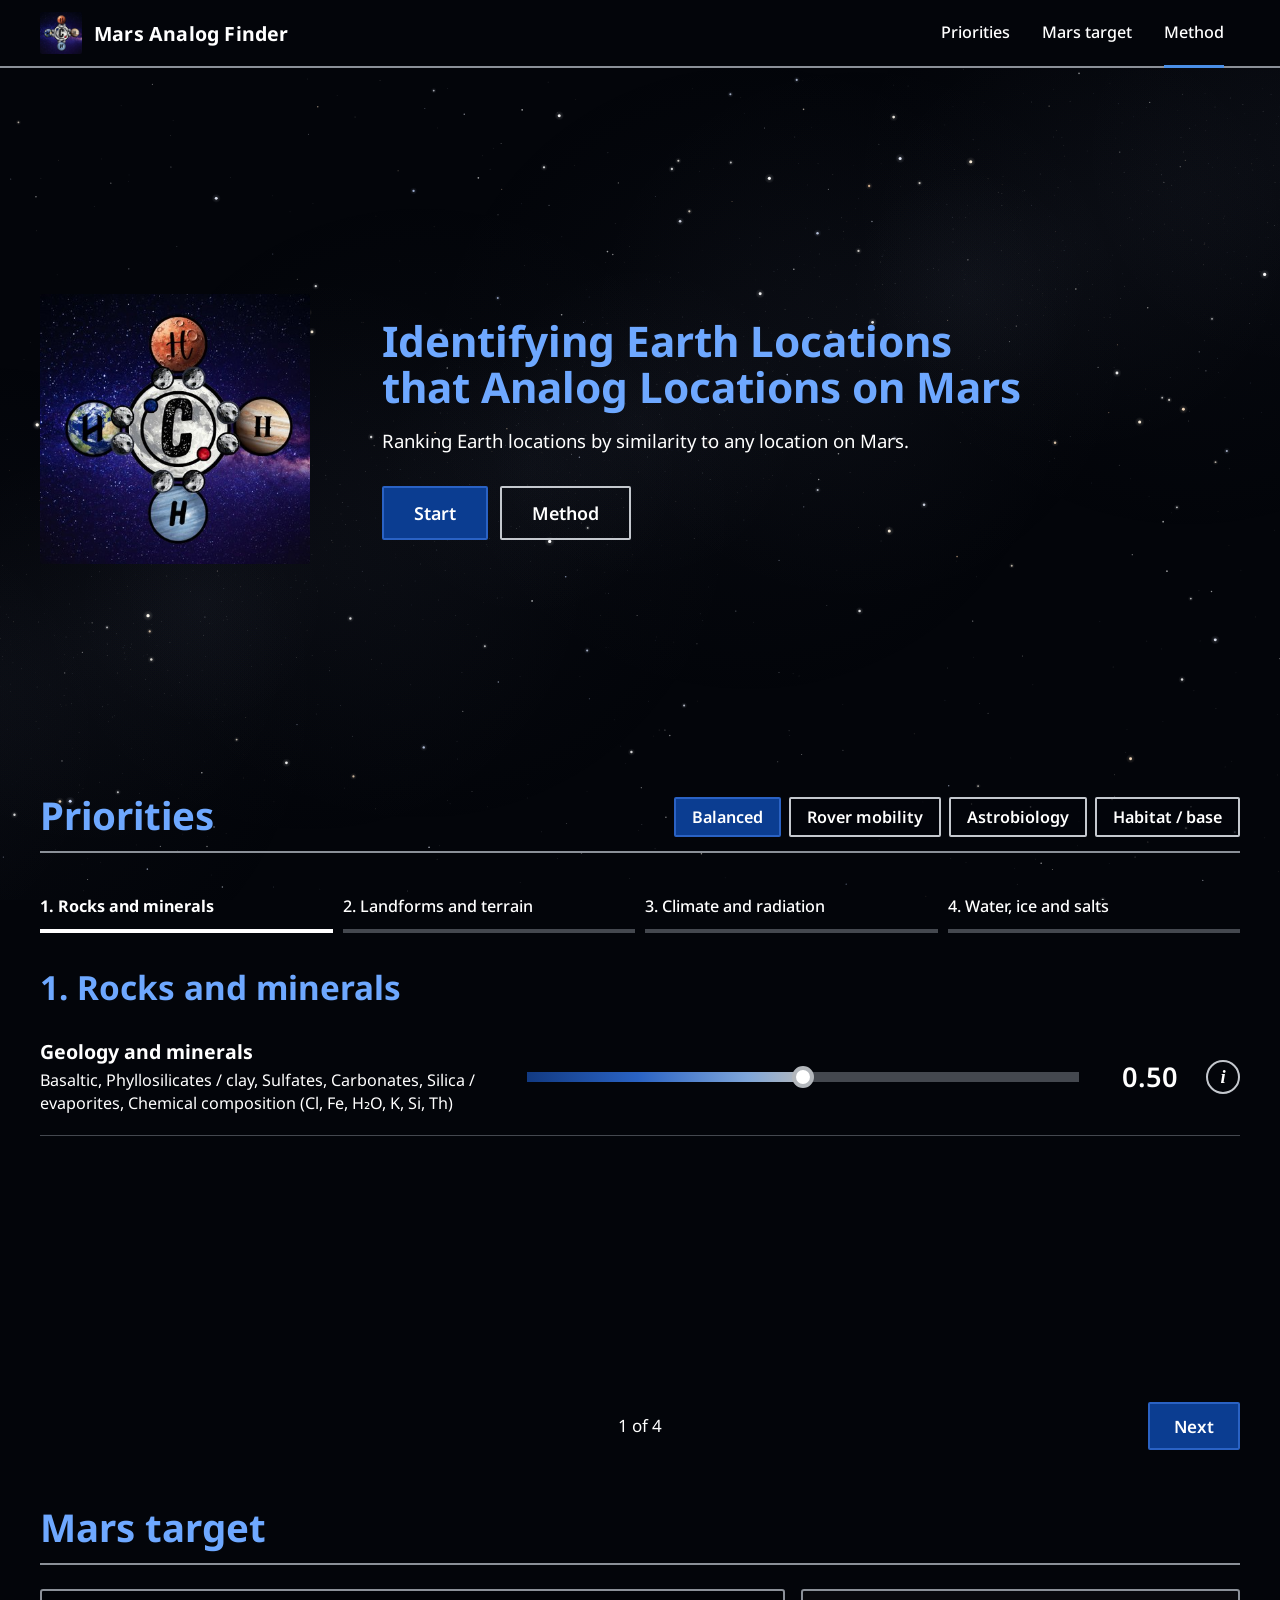
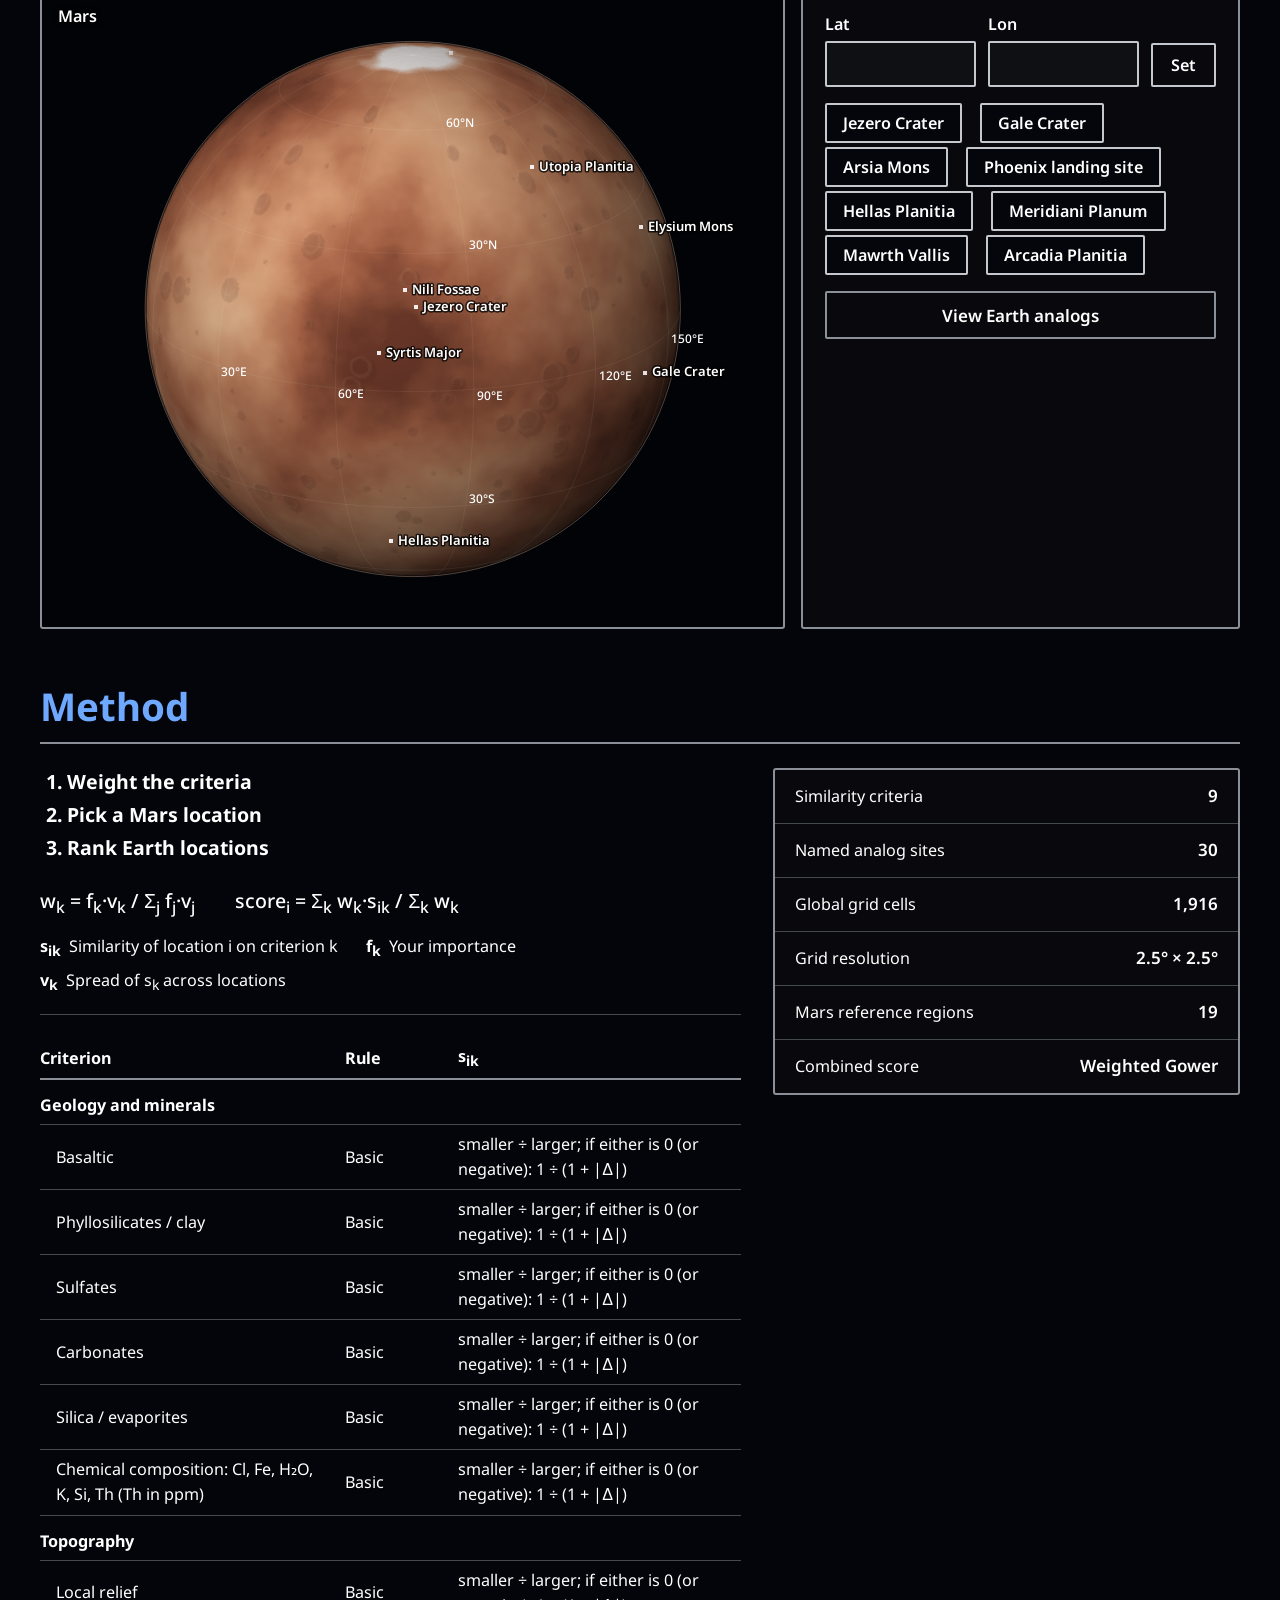
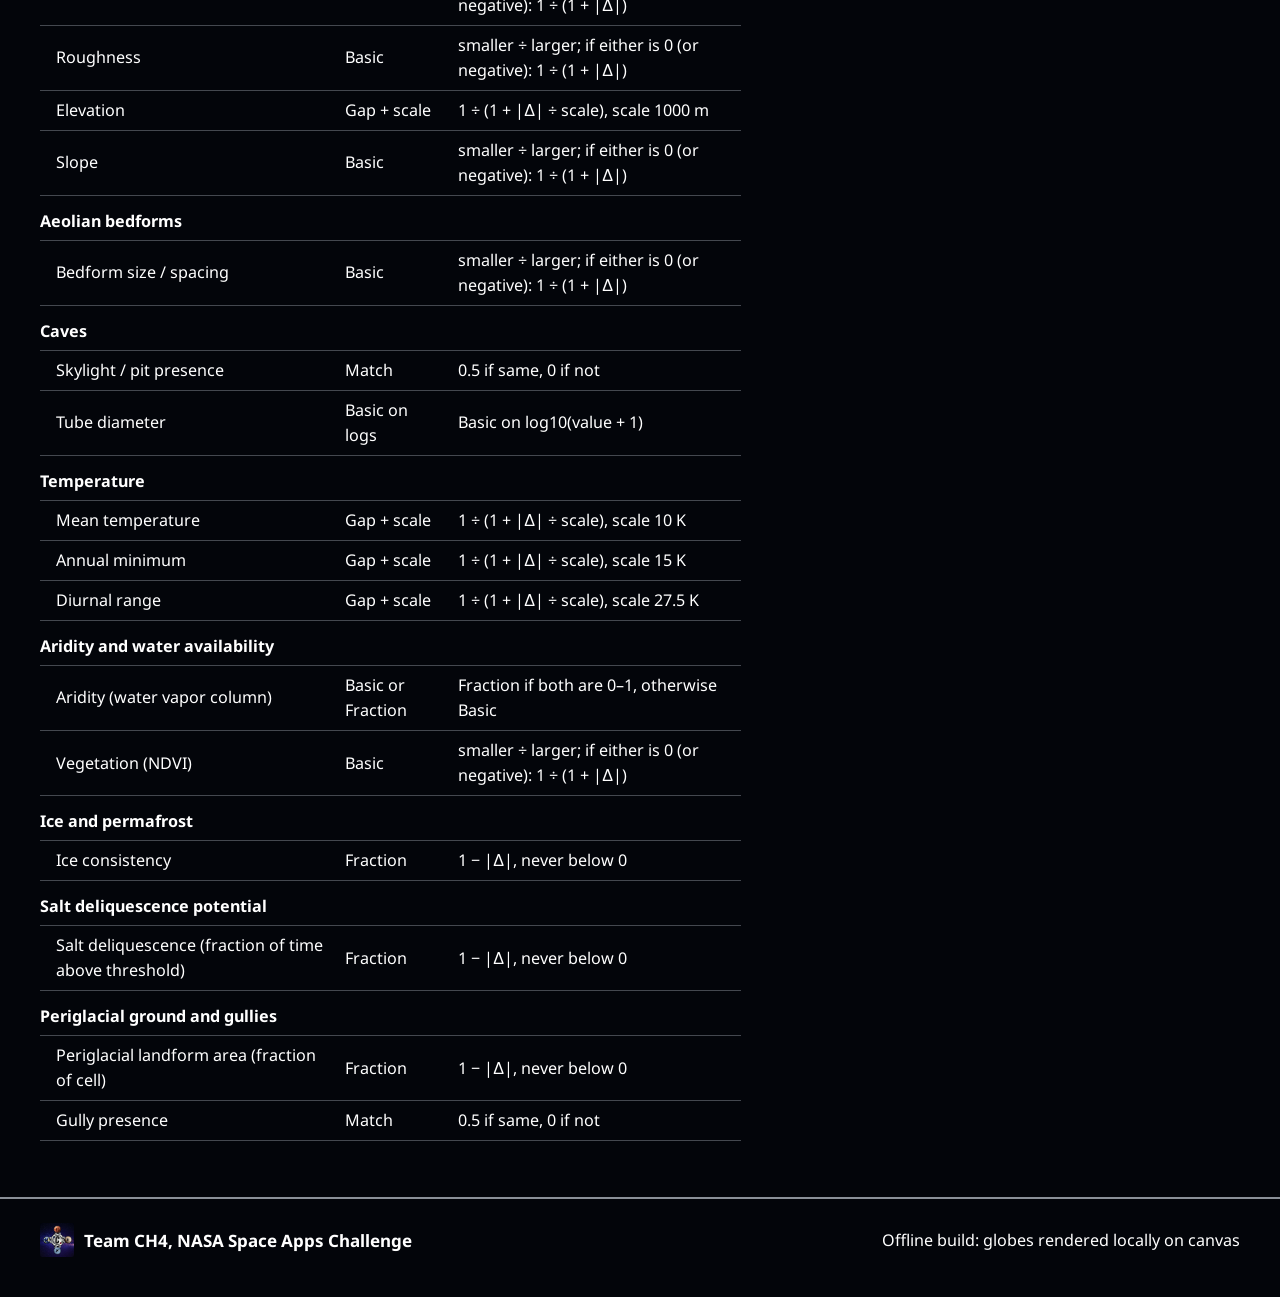
==== commit 0fb7a1ac: "Remove UV radiation criterion from entire codebase" ====
--- a/snowflake.html
+++ b/snowflake.html
@@ -345,6 +345,9 @@
 .profile-row .bar { height: 12px; background: var(--rule); }
 .profile-row .bar i { display: block; height: 100%; width: 0; background: var(--cat); transition: width .6s var(--ease); }
 .profile-row .v { text-align: right; }
+.profile-row.is-na { opacity: .45; }
+.profile-row.is-na .bar { background: transparent; border: 1px dashed var(--rule); }
+.profile-row.is-na .v::before { content: "n/a "; font-size: .8em; opacity: .75; }
 
 /* ---------------------------------------------------------------- results */
 .results.is-hidden { display: none; }
@@ -503,9 +506,9 @@
 
   </style>
   <script src="/libs/chart.js@4.4.4/chart.umd.js"></script>
-  <script type="application/json" data-src="data/earth_sites.json">{"note":"DEMO DATA - criterion values are fabricated placeholders (0-1). Replace with real data.","criteria":["geology","topography","aeolian","caves","temperature","uv","aridity","ice","salts","periglacial"],"sites":[{"id":"atacama","name":"Yungay, Atacama Desert","country":"Chile","lat":-24.08,"lon":-69.92,"description":"The driest non-polar desert on Earth. Hyper-arid soils, nitrate and perchlorate salts and extreme UV make it a classic analog for Martian soil chemistry and life detection.","values":{"geology":0.72,"topography":0.62,"aeolian":0.55,"caves":0.12,"temperature":0.58,"uv":0.97,"aridity":0.98,"ice":0.08,"salts":0.86,"periglacial":0.1}},{"id":"dryvalleys","name":"Wright Valley, McMurdo Dry Valleys","country":"Antarctica","lat":-77.52,"lon":161.85,"description":"Ice-free polar desert with katabatic winds, sublimating ground ice, polygonal terrain and briny ponds. One of the closest climate analogs to Mars.","values":{"geology":0.55,"topography":0.7,"aeolian":0.62,"caves":0.1,"temperature":0.95,"uv":0.7,"aridity":0.94,"ice":0.9,"salts":0.8,"periglacial":0.92}},{"id":"donjuan","name":"Don Juan Pond","country":"Antarctica","lat":-77.56,"lon":161.19,"description":"A calcium-chloride brine pond that stays liquid down to about −50 °C. Water tracks feeding it are a model for deliquescence-driven brines on Mars.","values":{"geology":0.48,"topography":0.55,"aeolian":0.3,"caves":0.05,"temperature":0.96,"uv":0.68,"aridity":0.9,"ice":0.78,"salts":0.99,"periglacial":0.7}},{"id":"haughton","name":"Haughton Crater, Devon Island","country":"Canada","lat":75.38,"lon":-89.68,"description":"A 23 km impact crater in a polar desert. Home of the NASA Haughton-Mars Project for testing rovers, suits and field operations.","values":{"geology":0.66,"topography":0.74,"aeolian":0.3,"caves":0.08,"temperature":0.86,"uv":0.55,"aridity":0.8,"ice":0.8,"salts":0.42,"periglacial":0.88}},{"id":"riotinto","name":"Río Tinto","country":"Spain","lat":37.72,"lon":-6.55,"description":"Acidic, iron-rich river with jarosite and other sulfates that mirror the sulfate deposits seen at Meridiani Planum.","values":{"geology":0.93,"topography":0.48,"aeolian":0.12,"caves":0.2,"temperature":0.38,"uv":0.62,"aridity":0.4,"ice":0.02,"salts":0.55,"periglacial":0.05}},{"id":"maunakea","name":"Mauna Kea summit","country":"USA (Hawaiʻi)","lat":19.82,"lon":-155.47,"description":"High-altitude basaltic volcano with palagonitic, Mars-like regolith, strong UV and thin air. Used for in-situ resource utilization (ISRU) and rover tests.","values":{"geology":0.85,"topography":0.8,"aeolian":0.25,"caves":0.55,"temperature":0.52,"uv":0.92,"aridity":0.66,"ice":0.2,"salts":0.2,"periglacial":0.32}},{"id":"kau","name":"Kaʻū Desert, Kīlauea","country":"USA (Hawaiʻi)","lat":19.37,"lon":-155.33,"description":"Basaltic tephra plains, fresh lava flows and skylit lava tubes. A strong analog for volcanic terrain and caves on Mars.","values":{"geology":0.88,"topography":0.58,"aeolian":0.4,"caves":0.82,"temperature":0.35,"uv":0.85,"aridity":0.6,"ice":0.02,"salts":0.22,"periglacial":0.05}},{"id":"holuhraun","name":"Holuhraun lava field","country":"Iceland","lat":64.85,"lon":-16.83,"description":"One of the youngest flood basalts on Earth, with glacial outwash and black basaltic sand dunes, much like Martian volcanic plains.","values":{"geology":0.86,"topography":0.6,"aeolian":0.58,"caves":0.45,"temperature":0.72,"uv":0.4,"aridity":0.55,"ice":0.55,"salts":0.18,"periglacial":0.66}},{"id":"bockfjord","name":"Bockfjord Volcanic Complex, Svalbard","country":"Norway","lat":79.43,"lon":13.32,"description":"Arctic volcanic center with carbonate globules similar to those in Martian meteorite ALH84001. Used as an AMASE test site.","values":{"geology":0.84,"topography":0.66,"aeolian":0.2,"caves":0.18,"temperature":0.88,"uv":0.45,"aridity":0.7,"ice":0.85,"salts":0.3,"periglacial":0.86}},{"id":"mdrs","name":"Mars Desert Research Station, Hanksville","country":"USA (Utah)","lat":38.41,"lon":-110.79,"description":"Red Jurassic mudstones, clays and gypsum near the Mars Society habitat used for long-duration crew simulations.","values":{"geology":0.8,"topography":0.72,"aeolian":0.6,"caves":0.15,"temperature":0.55,"uv":0.72,"aridity":0.82,"ice":0.05,"salts":0.5,"periglacial":0.12}},{"id":"kelso","name":"Kelso Dunes, Mojave Desert","country":"USA (California)","lat":34.9,"lon":-115.7,"description":"Tall booming sand dunes and desert pavement. Used to test rover traction and dune morphology.","values":{"geology":0.55,"topography":0.55,"aeolian":0.95,"caves":0.1,"temperature":0.6,"uv":0.8,"aridity":0.88,"ice":0.02,"salts":0.4,"periglacial":0.05}},{"id":"badwater","name":"Badwater Basin, Death Valley","country":"USA (California)","lat":36.23,"lon":-116.77,"description":"Salt pans, evaporites and extreme heat below sea level, with Mars Hill and ancient lake beds nearby.","values":{"geology":0.7,"topography":0.3,"aeolian":0.55,"caves":0.1,"temperature":0.45,"uv":0.82,"aridity":0.94,"ice":0.01,"salts":0.82,"periglacial":0.08}},{"id":"sossusvlei","name":"Sossusvlei, Namib Desert","country":"Namibia","lat":-24.73,"lon":15.29,"description":"Giant star and linear dunes with fog-fed moisture, comparable to the large Martian dune fields.","values":{"geology":0.42,"topography":0.5,"aeolian":0.99,"caves":0.05,"temperature":0.5,"uv":0.85,"aridity":0.92,"ice":0,"salts":0.48,"periglacial":0.02}},{"id":"timanfaya","name":"Timanfaya, Lanzarote","country":"Spain","lat":29.02,"lon":-13.75,"description":"Barren basaltic lava fields, cinder cones and lava tubes. Used by the ESA PANGAEA geology training course.","values":{"geology":0.87,"topography":0.62,"aeolian":0.35,"caves":0.78,"temperature":0.42,"uv":0.78,"aridity":0.75,"ice":0,"salts":0.28,"periglacial":0.02}},{"id":"pilbara","name":"Dresser Formation, Pilbara","country":"Australia","lat":-21.15,"lon":119.42,"description":"3.5 billion-year-old stromatolites and hydrothermal silica: a reference for searching ancient Martian rocks for biosignatures.","values":{"geology":0.9,"topography":0.52,"aeolian":0.3,"caves":0.12,"temperature":0.4,"uv":0.88,"aridity":0.8,"ice":0,"salts":0.36,"periglacial":0.02}},{"id":"lonar","name":"Lonar Crater","country":"India","lat":19.98,"lon":76.51,"description":"A young impact crater in Deccan basalt with a saline, alkaline lake. A rare basalt-hosted impact analog.","values":{"geology":0.86,"topography":0.7,"aeolian":0.1,"caves":0.1,"temperature":0.3,"uv":0.8,"aridity":0.45,"ice":0,"salts":0.62,"periglacial":0.02}},{"id":"dallol","name":"Dallol, Danakil Depression","country":"Ethiopia","lat":14.24,"lon":40.3,"description":"Hyper-acidic, hypersaline hydrothermal field with sulfur, iron oxides and potash salts. An extreme habitability test bed.","values":{"geology":0.92,"topography":0.35,"aeolian":0.2,"caves":0.08,"temperature":0.2,"uv":0.9,"aridity":0.85,"ice":0,"salts":0.95,"periglacial":0}},{"id":"qaidam","name":"Dalangtan Playa, Qaidam Basin","country":"China","lat":38.5,"lon":92,"description":"High, cold, hyper-arid playa with chlorides, sulfates and wind-carved yardangs, very similar to Martian evaporite basins.","values":{"geology":0.82,"topography":0.78,"aeolian":0.8,"caves":0.05,"temperature":0.7,"uv":0.88,"aridity":0.93,"ice":0.1,"salts":0.88,"periglacial":0.25}},{"id":"lavabeds","name":"Lava Beds National Monument","country":"USA (California)","lat":41.71,"lon":-121.51,"description":"More than 700 lava tube caves with ice deposits and skylights. Used for cave robotics and subsurface life detection.","values":{"geology":0.8,"topography":0.65,"aeolian":0.12,"caves":0.97,"temperature":0.55,"uv":0.6,"aridity":0.55,"ice":0.35,"salts":0.12,"periglacial":0.2}},{"id":"cratersmoon","name":"Craters of the Moon","country":"USA (Idaho)","lat":43.42,"lon":-113.52,"description":"Basaltic fissure eruptions, spatter cones and lava tubes. Used in NASA's FINESSE and BASALT field campaigns.","values":{"geology":0.9,"topography":0.68,"aeolian":0.3,"caves":0.88,"temperature":0.62,"uv":0.7,"aridity":0.7,"ice":0.2,"salts":0.15,"periglacial":0.3}},{"id":"losthammer","name":"Lost Hammer Spring, Axel Heiberg Island","country":"Canada","lat":79.07,"lon":-90.35,"description":"Perennial sub-zero hypersaline spring flowing through permafrost, an analog for brines and methane seeps on Mars.","values":{"geology":0.7,"topography":0.66,"aeolian":0.1,"caves":0.08,"temperature":0.96,"uv":0.45,"aridity":0.72,"ice":0.92,"salts":0.85,"periglacial":0.82}},{"id":"uyuni","name":"Salar de Uyuni","country":"Bolivia","lat":-20.13,"lon":-67.49,"description":"The world's largest salt flat, at 3,650 m. Evaporite crusts, high UV and polygonal salt ridges.","values":{"geology":0.76,"topography":0.85,"aeolian":0.15,"caves":0.02,"temperature":0.62,"uv":0.95,"aridity":0.8,"ice":0.05,"salts":0.92,"periglacial":0.35}},{"id":"whitesands","name":"White Sands","country":"USA (New Mexico)","lat":32.88,"lon":-106.33,"description":"Gypsum dune field, the largest on Earth, analogous to the sulfate-rich dunes around the Martian north pole.","values":{"geology":0.78,"topography":0.55,"aeolian":0.96,"caves":0.02,"temperature":0.52,"uv":0.78,"aridity":0.8,"ice":0.02,"salts":0.62,"periglacial":0.05}},{"id":"tolbachik","name":"Tolbachik volcano, Kamchatka","country":"Russia","lat":55.83,"lon":160.33,"description":"Active basaltic volcano with fumarolic minerals, lava tubes and snowfields. A cold volcanic analog.","values":{"geology":0.88,"topography":0.72,"aeolian":0.3,"caves":0.65,"temperature":0.78,"uv":0.5,"aridity":0.4,"ice":0.6,"salts":0.25,"periglacial":0.62}},{"id":"wadirum","name":"Wadi Rum","country":"Jordan","lat":29.58,"lon":35.42,"description":"Red sandstone desert used as a Mars film set and for Austrian Space Forum (ÖWF) AMADEE analog missions.","values":{"geology":0.62,"topography":0.7,"aeolian":0.82,"caves":0.15,"temperature":0.48,"uv":0.84,"aridity":0.9,"ice":0,"salts":0.35,"periglacial":0.02}},{"id":"lut","name":"Dasht-e Lut yardangs","country":"Iran","lat":30.5,"lon":59,"description":"Among the hottest surfaces on Earth, with giant wind-sculpted yardangs like those of the Medusae Fossae Formation.","values":{"geology":0.66,"topography":0.6,"aeolian":0.92,"caves":0.05,"temperature":0.3,"uv":0.86,"aridity":0.97,"ice":0,"salts":0.58,"periglacial":0}},{"id":"teide","name":"Las Cañadas del Teide, Tenerife","country":"Spain","lat":28.27,"lon":-16.64,"description":"High volcanic caldera used to test ExoMars instruments, with basaltic and phonolitic lavas and clear, high-UV skies.","values":{"geology":0.84,"topography":0.82,"aeolian":0.25,"caves":0.45,"temperature":0.5,"uv":0.88,"aridity":0.7,"ice":0.05,"salts":0.2,"periglacial":0.1}},{"id":"pinacate","name":"Pinacate Peaks","country":"Mexico","lat":31.77,"lon":-113.5,"description":"Maar craters, cinder cones and lava fields bordering the Gran Desierto dune sea. Apollo astronauts trained here.","values":{"geology":0.84,"topography":0.6,"aeolian":0.8,"caves":0.4,"temperature":0.45,"uv":0.82,"aridity":0.88,"ice":0,"salts":0.3,"periglacial":0.02}},{"id":"ergchebbi","name":"Erg Chebbi, Sahara","country":"Morocco","lat":31.15,"lon":-3.97,"description":"Star dunes beside hamada plains and evaporites. Used for ESA and Mars rover field testing.","values":{"geology":0.55,"topography":0.62,"aeolian":0.97,"caves":0.05,"temperature":0.42,"uv":0.85,"aridity":0.95,"ice":0,"salts":0.45,"periglacial":0}},{"id":"utqiagvik","name":"Utqiaġvik polygon tundra","country":"USA (Alaska)","lat":71.29,"lon":-156.79,"description":"Ice-wedge polygons on continuous permafrost that closely resemble the patterned ground at the Phoenix landing site.","values":{"geology":0.35,"topography":0.4,"aeolian":0.15,"caves":0.02,"temperature":0.85,"uv":0.4,"aridity":0.45,"ice":0.97,"salts":0.35,"periglacial":0.97}}]}</script>
-  <script type="application/json" data-src="data/earth_grid.json">{"note":"DEMO DATA - criterion values are fabricated placeholders (0-1). Replace with real data.","step_deg":2.5,"columns":["lat","lon","geology","topography","aeolian","caves","temperature","uv","aridity","ice","salts","periglacial"],"points":[[-78.75,-161.25,0.34,0.43,0.08,0.02,0.95,0.38,0.45,0.89,0.25,0.86],[-78.75,-148.75,0.35,0.41,0.08,0.02,0.94,0.38,0.45,0.89,0.25,0.8],[-78.75,-136.25,0.34,0.44,0.08,0.02,0.95,0.39,0.45,0.9,0.25,0.77],[-78.75,-123.75,0.35,0.45,0.08,0.02,0.95,0.39,0.45,0.91,0.25,0.75],[-78.75,-111.25,0.35,0.45,0.08,0.02,0.95,0.39,0.45,0.91,0.25,0.73],[-78.75,-98.75,0.35,0.45,0.08,0.02,0.95,0.39,0.45,0.91,0.25,0.71],[-78.75,-86.25,0.34,0.46,0.08,0.02,0.95,0.39,0.45,0.91,0.25,0.73],[-78.75,-48.75,0.37,0.59,0.08,0.02,0.97,0.42,0.45,0.92,0.25,0.76],[-78.75,-23.75,0.36,0.65,0.08,0.02,0.97,0.43,0.45,0.92,0.25,0.77],[-78.75,-11.25,0.35,0.64,0.08,0.02,0.97,0.43,0.45,0.92,0.25,0.77],[-78.75,1.25,0.36,0.63,0.08,0.02,0.97,0.43,0.45,0.91,0.25,0.78],[-78.75,13.75,0.35,0.66,0.08,0.02,0.97,0.43,0.45,0.91,0.25,0.8],[-78.75,26.25,0.35,0.66,0.08,0.02,0.97,0.43,0.45,0.91,0.25,0.8],[-78.75,38.75,0.35,0.6,0.08,0.02,0.97,0.42,0.45,0.9,0.25,0.8],[-78.75,51.25,0.35,0.48,0.08,0.02,0.95,0.4,0.45,0.87,0.25,0.79],[-78.75,63.75,0.35,0.38,0.08,0.02,0.94,0.37,0.45,0.84,0.25,0.74],[-78.75,76.25,0.34,0.34,0.08,0.02,0.94,0.36,0.45,0.83,0.25,0.7],[-78.75,88.75,0.34,0.3,0.08,0.02,0.93,0.35,0.45,0.82,0.25,0.7],[-78.75,101.25,0.35,0.29,0.08,0.02,0.93,0.35,0.45,0.82,0.25,0.69],[-78.75,113.75,0.35,0.28,0.08,0.02,0.93,0.34,0.45,0.82,0.25,0.71],[-78.75,126.25,0.35,0.29,0.08,0.02,0.93,0.34,0.45,0.83,0.25,0.73],[-78.75,138.75,0.34,0.31,0.08,0.02,0.93,0.35,0.45,0.86,0.25,0.75],[-78.75,151.25,0.34,0.35,0.08,0.02,0.94,0.36,0.45,0.88,0.25,0.8],[-78.75,163.75,0.33,0.41,0.08,0.02,0.94,0.38,0.45,0.88,0.25,0.85],[-76.25,-143.19,0.35,0.45,0.08,0.02,0.94,0.41,0.44,0.88,0.25,0.78],[-76.25,-132.67,0.34,0.48,0.08,0.02,0.94,0.41,0.44,0.89,0.25,0.77],[-76.25,-122.15,0.35,0.48,0.08,0.02,0.94,0.41,0.44,0.9,0.25,0.75],[-76.25,-111.63,0.35,0.5,0.08,0.02,0.94,0.42,0.44,0.9,0.25,0.72],[-76.25,-101.11,0.35,0.49,0.08,0.02,0.94,0.42,0.44,0.9,0.25,0.71],[-76.25,-90.6,0.34,0.5,0.08,0.02,0.94,0.42,0.44,0.89,0.25,0.69],[-76.25,-80.08,0.35,0.51,0.08,0.02,0.95,0.42,0.44,0.9,0.25,0.7],[-76.25,-16.97,0.35,0.72,0.08,0.02,0.97,0.47,0.44,0.92,0.25,0.73],[-76.25,-6.45,0.35,0.67,0.08,0.02,0.96,0.45,0.44,0.91,0.25,0.78],[-76.25,4.07,0.35,0.65,0.08,0.02,0.96,0.45,0.44,0.9,0.25,0.78],[-76.25,14.58,0.35,0.69,0.08,0.02,0.96,0.46,0.44,0.91,0.25,0.77],[-76.25,25.1,0.35,0.67,0.08,0.02,0.96,0.46,0.44,0.91,0.25,0.76],[-76.25,35.62,0.35,0.61,0.08,0.02,0.96,0.44,0.44,0.89,0.25,0.79],[-76.25,46.14,0.35,0.58,0.08,0.02,0.95,0.44,0.44,0.88,0.25,0.77],[-76.25,56.66,0.35,0.47,0.08,0.02,0.94,0.41,0.44,0.84,0.25,0.76],[-76.25,67.17,0.35,0.36,0.08,0.02,0.93,0.39,0.44,0.81,0.25,0.73],[-76.25,77.69,0.35,0.31,0.08,0.02,0.92,0.37,0.44,0.79,0.25,0.67],[-76.25,88.21,0.34,0.27,0.08,0.02,0.91,0.36,0.44,0.78,0.25,0.65],[-76.25,98.73,0.34,0.27,0.08,0.02,0.91,0.36,0.44,0.78,0.25,0.65],[-76.25,109.25,0.35,0.27,0.08,0.02,0.91,0.36,0.44,0.79,0.25,0.7],[-76.25,119.77,0.35,0.27,0.08,0.02,0.91,0.36,0.44,0.8,0.25,0.73],[-76.25,130.28,0.35,0.28,0.08,0.02,0.92,0.36,0.44,0.81,0.25,0.74],[-76.25,140.8,0.34,0.29,0.08,0.02,0.92,0.37,0.44,0.83,0.25,0.76],[-76.25,151.32,0.34,0.33,0.08,0.02,0.92,0.38,0.44,0.85,0.25,0.78],[-76.25,161.84,0.34,0.36,0.08,0.02,0.93,0.38,0.44,0.86,0.25,0.81],[-73.75,-121.93,0.4,0.53,0.08,0.08,0.9,0.45,0.42,0.85,0.23,0.71],[-73.75,-95.13,0.35,0.53,0.08,0.02,0.9,0.45,0.42,0.83,0.23,0.65],[-73.75,-86.19,0.35,0.52,0.08,0.02,0.89,0.45,0.42,0.83,0.23,0.64],[-73.75,-77.26,0.35,0.54,0.08,0.02,0.9,0.45,0.42,0.84,0.23,0.65],[-73.75,-68.32,0.35,0.56,0.08,0.02,0.9,0.46,0.42,0.85,0.23,0.66],[-73.75,-14.72,0.35,0.74,0.08,0.02,0.92,0.5,0.42,0.86,0.23,0.67],[-73.75,-5.79,0.35,0.69,0.08,0.02,0.91,0.49,0.42,0.85,0.23,0.71],[-73.75,3.15,0.34,0.69,0.08,0.02,0.91,0.49,0.42,0.85,0.23,0.72],[-73.75,12.08,0.36,0.7,0.08,0.02,0.91,0.49,0.42,0.85,0.23,0.71],[-73.75,21.02,0.35,0.67,0.08,0.02,0.91,0.48,0.42,0.85,0.23,0.69],[-73.75,29.95,0.36,0.56,0.08,0.02,0.9,0.46,0.42,0.83,0.23,0.7],[-73.75,38.88,0.35,0.58,0.08,0.02,0.9,0.46,0.42,0.83,0.23,0.71],[-73.75,47.82,0.35,0.57,0.08,0.02,0.9,0.46,0.42,0.83,0.23,0.7],[-73.75,56.75,0.36,0.46,0.08,0.02,0.89,0.44,0.42,0.79,0.23,0.7],[-73.75,65.69,0.36,0.37,0.08,0.02,0.88,0.41,0.42,0.75,0.23,0.69],[-73.75,74.62,0.35,0.3,0.08,0.02,0.87,0.39,0.42,0.72,0.23,0.65],[-73.75,83.55,0.35,0.27,0.08,0.02,0.86,0.39,0.42,0.71,0.23,0.61],[-73.75,92.49,0.36,0.27,0.08,0.02,0.86,0.39,0.42,0.72,0.23,0.61],[-73.75,101.42,0.35,0.28,0.08,0.02,0.86,0.39,0.42,0.72,0.23,0.63],[-73.75,110.36,0.35,0.28,0.08,0.02,0.86,0.39,0.42,0.73,0.23,0.65],[-73.75,119.29,0.35,0.27,0.08,0.02,0.86,0.39,0.42,0.74,0.23,0.66],[-73.75,128.22,0.34,0.29,0.08,0.02,0.87,0.39,0.42,0.77,0.23,0.67],[-73.75,137.16,0.34,0.28,0.08,0.02,0.87,0.39,0.42,0.77,0.23,0.68],[-73.75,146.09,0.34,0.3,0.08,0.02,0.87,0.4,0.42,0.79,0.23,0.69],[-73.75,155.03,0.34,0.31,0.08,0.02,0.87,0.4,0.42,0.78,0.23,0.7],[-73.75,163.96,0.34,0.35,0.08,0.02,0.87,0.41,0.42,0.79,0.23,0.75],[-71.25,-67.23,0.37,0.54,0.08,0.03,0.81,0.49,0.38,0.75,0.21,0.56],[-71.25,2.77,0.34,0.76,0.08,0.02,0.84,0.53,0.38,0.77,0.21,0.63],[-71.25,10.55,0.35,0.73,0.08,0.02,0.83,0.52,0.38,0.77,0.21,0.62],[-71.25,18.33,0.35,0.68,0.08,0.02,0.83,0.51,0.38,0.77,0.21,0.6],[-71.25,26.1,0.36,0.61,0.08,0.02,0.82,0.5,0.38,0.75,0.21,0.6],[-71.25,33.88,0.36,0.54,0.08,0.02,0.81,0.49,0.38,0.74,0.21,0.62],[-71.25,41.66,0.38,0.56,0.08,0.04,0.82,0.49,0.38,0.74,0.21,0.62],[-71.25,49.44,0.36,0.55,0.08,0.02,0.82,0.49,0.38,0.73,0.21,0.61],[-71.25,57.21,0.36,0.45,0.08,0.02,0.8,0.46,0.38,0.7,0.21,0.61],[-71.25,64.99,0.36,0.37,0.08,0.02,0.79,0.45,0.38,0.67,0.21,0.61],[-71.25,72.77,0.36,0.31,0.08,0.02,0.79,0.43,0.38,0.64,0.21,0.59],[-71.25,80.55,0.35,0.29,0.08,0.02,0.78,0.42,0.38,0.63,0.21,0.57],[-71.25,88.32,0.35,0.26,0.08,0.02,0.78,0.41,0.38,0.61,0.21,0.56],[-71.25,96.1,0.36,0.29,0.08,0.02,0.78,0.42,0.38,0.62,0.21,0.56],[-71.25,103.88,0.35,0.32,0.08,0.02,0.79,0.43,0.38,0.63,0.21,0.57],[-71.25,111.66,0.35,0.31,0.08,0.02,0.79,0.43,0.38,0.65,0.21,0.56],[-71.25,119.43,0.35,0.28,0.08,0.02,0.78,0.42,0.38,0.65,0.21,0.57],[-71.25,127.21,0.34,0.32,0.08,0.02,0.79,0.43,0.38,0.68,0.21,0.58],[-71.25,134.99,0.34,0.31,0.08,0.02,0.79,0.43,0.38,0.69,0.21,0.59],[-71.25,142.77,0.33,0.31,0.08,0.02,0.79,0.43,0.38,0.68,0.21,0.58],[-71.25,150.54,0.34,0.31,0.08,0.02,0.79,0.43,0.38,0.68,0.21,0.59],[-71.25,158.32,0.35,0.34,0.08,0.02,0.79,0.44,0.38,0.68,0.21,0.6],[-71.25,166.1,0.34,0.36,0.08,0.02,0.79,0.44,0.38,0.69,0.21,0.63],[-68.75,-66.19,0.36,0.51,0.08,0.02,0.71,0.51,0.33,0.62,0.18,0.46],[-68.75,44.18,0.43,0.55,0.08,0.08,0.71,0.52,0.33,0.62,0.18,0.51],[-68.75,51.07,0.37,0.52,0.08,0.02,0.71,0.51,0.33,0.61,0.18,0.51],[-68.75,57.97,0.37,0.46,0.08,0.02,0.7,0.5,0.33,0.59,0.18,0.51],[-68.75,64.87,0.36,0.4,0.08,0.02,0.7,0.49,0.33,0.57,0.18,0.5],[-68.75,78.66,0.34,0.3,0.08,0.02,0.68,0.46,0.33,0.52,0.18,0.48],[-68.75,85.56,0.34,0.27,0.08,0.02,0.68,0.45,0.33,0.5,0.18,0.47],[-68.75,92.46,0.35,0.26,0.08,0.02,0.68,0.45,0.33,0.5,0.18,0.47],[-68.75,99.36,0.35,0.31,0.08,0.02,0.68,0.46,0.33,0.51,0.18,0.47],[-68.75,106.26,0.35,0.34,0.08,0.02,0.69,0.47,0.33,0.53,0.18,0.45],[-68.75,113.15,0.35,0.32,0.08,0.02,0.68,0.47,0.33,0.54,0.18,0.46],[-68.75,120.05,0.36,0.31,0.08,0.02,0.68,0.46,0.33,0.55,0.18,0.47],[-68.75,126.95,0.36,0.34,0.08,0.02,0.69,0.47,0.33,0.57,0.18,0.47],[-68.75,133.85,0.35,0.34,0.08,0.02,0.69,0.47,0.33,0.57,0.18,0.48],[-68.75,140.74,0.34,0.34,0.08,0.02,0.69,0.47,0.33,0.56,0.18,0.47],[-68.75,147.64,0.34,0.32,0.08,0.02,0.68,0.47,0.33,0.56,0.18,0.47],[-68.75,154.54,0.34,0.32,0.08,0.02,0.68,0.47,0.33,0.55,0.18,0.47],[-66.25,-65.16,0.36,0.5,0.08,0.02,0.59,0.54,0.27,0.49,0.15,0.36],[-66.25,52.78,0.37,0.5,0.08,0.02,0.59,0.54,0.27,0.48,0.15,0.38],[-66.25,102.44,0.35,0.31,0.08,0.02,0.57,0.49,0.27,0.4,0.15,0.36],[-63.75,-58.47,0.36,0.48,0.08,0.02,0.48,0.57,0.21,0.36,0.11,0.26],[-53.75,-67.96,0.37,0.56,0.08,0.02,0.26,0.69,0.1,0.09,0.05,0.03],[-51.25,-74.16,0.37,0.53,0.08,0.02,0.26,0.7,0.1,0.07,0.05,0.03],[-51.25,-70.16,0.37,0.58,0.08,0.02,0.26,0.71,0.1,0.08,0.05,0.03],[-48.75,-71.94,0.35,0.59,0.08,0.02,0.27,0.73,0.1,0.06,0.05,0.03],[-48.75,-68.15,0.35,0.58,0.08,0.02,0.26,0.72,0.1,0.06,0.05,0.03],[-46.25,-73.35,0.34,0.62,0.08,0.02,0.27,0.75,0.1,0.04,0.05,0.03],[-46.25,-69.73,0.34,0.62,0.08,0.02,0.27,0.75,0.1,0.04,0.05,0.03],[-46.25,168.87,0.35,0.61,0.08,0.02,0.27,0.74,0.1,0.04,0.05,0.03],[-43.75,-70.98,0.34,0.66,0.09,0.02,0.27,0.77,0.11,0.03,0.06,0.03],[-43.75,-67.52,0.34,0.63,0.09,0.02,0.27,0.76,0.11,0.03,0.06,0.03],[-43.75,171.28,0.35,0.58,0.08,0.02,0.27,0.75,0.11,0.03,0.05,0.03],[-41.25,-71.93,0.34,0.61,0.1,0.02,0.27,0.77,0.12,0.02,0.07,0.03],[-41.25,-68.61,0.35,0.61,0.1,0.02,0.27,0.77,0.12,0.02,0.07,0.03],[-41.25,-65.28,0.35,0.58,0.1,0.02,0.27,0.77,0.12,0.02,0.07,0.03],[-41.25,147.53,0.35,0.5,0.08,0.02,0.26,0.75,0.12,0.02,0.06,0.03],[-41.25,174.13,0.35,0.58,0.08,0.02,0.27,0.77,0.12,0.02,0.06,0.03],[-38.75,-72.61,0.35,0.54,0.12,0.02,0.27,0.77,0.16,0.02,0.09,0.03],[-38.75,-69.41,0.36,0.56,0.13,0.02,0.28,0.78,0.16,0.02,0.1,0.03],[-38.75,-66.2,0.37,0.57,0.13,0.02,0.28,0.78,0.16,0.02,0.1,0.03],[-38.75,-63,0.39,0.58,0.12,0.03,0.28,0.78,0.16,0.02,0.1,0.03],[-38.75,-59.79,0.38,0.55,0.1,0.03,0.28,0.77,0.16,0.02,0.1,0.03],[-38.75,177.42,0.35,0.58,0.09,0.02,0.28,0.78,0.16,0.02,0.09,0.03],[-36.25,-69.95,0.39,0.54,0.17,0.02,0.29,0.78,0.23,0.02,0.13,0.03],[-36.25,-66.85,0.44,0.55,0.17,0.05,0.29,0.79,0.23,0.02,0.14,0.03],[-36.25,-63.75,0.51,0.56,0.15,0.18,0.29,0.79,0.23,0.02,0.15,0.03],[-36.25,-60.65,0.44,0.57,0.12,0.06,0.29,0.79,0.23,0.02,0.14,0.03],[-36.25,-57.55,0.41,0.57,0.13,0.03,0.29,0.79,0.23,0.02,0.13,0.03],[-36.25,140.85,0.38,0.46,0.1,0.02,0.28,0.76,0.23,0.02,0.12,0.03],[-36.25,143.95,0.39,0.42,0.12,0.02,0.28,0.76,0.23,0.02,0.11,0.03],[-36.25,147.05,0.39,0.43,0.14,0.02,0.28,0.76,0.23,0.02,0.1,0.03],[-33.75,-70.25,0.43,0.48,0.24,0.02,0.31,0.78,0.35,0.02,0.19,0.03],[-33.75,-67.25,0.43,0.49,0.22,0.02,0.31,0.78,0.35,0.02,0.2,0.03],[-33.75,-64.24,0.45,0.52,0.25,0.03,0.32,0.79,0.35,0.02,0.21,0.03],[-33.75,-61.23,0.47,0.52,0.22,0.06,0.32,0.79,0.35,0.02,0.21,0.03],[-33.75,-58.23,0.47,0.55,0.17,0.07,0.32,0.8,0.34,0.02,0.2,0.03],[-33.75,-55.22,0.57,0.57,0.16,0.33,0.32,0.8,0.34,0.02,0.19,0.03],[-33.75,19.95,0.38,0.38,0.4,0.02,0.3,0.76,0.33,0.02,0.14,0.03],[-33.75,22.95,0.39,0.38,0.41,0.02,0.3,0.76,0.33,0.02,0.14,0.03],[-33.75,116.16,0.42,0.42,0.18,0.02,0.3,0.77,0.36,0.02,0.16,0.03],[-33.75,119.17,0.41,0.39,0.21,0.02,0.3,0.76,0.36,0.02,0.17,0.03],[-33.75,122.18,0.39,0.35,0.27,0.02,0.3,0.75,0.36,0.02,0.19,0.03],[-33.75,140.22,0.41,0.51,0.19,0.02,0.32,0.79,0.35,0.02,0.17,0.03],[-33.75,143.22,0.41,0.5,0.19,0.02,0.31,0.78,0.34,0.02,0.16,0.03],[-33.75,146.23,0.42,0.47,0.28,0.02,0.31,0.78,0.34,0.02,0.15,0.03],[-33.75,149.24,0.42,0.46,0.29,0.02,0.31,0.78,0.34,0.02,0.13,0.03],[-31.25,-70.34,0.49,0.46,0.42,0.02,0.34,0.79,0.49,0.02,0.26,0.03],[-31.25,-67.42,0.49,0.44,0.37,0.02,0.34,0.78,0.5,0.02,0.25,0.03],[-31.25,-64.49,0.49,0.46,0.32,0.02,0.34,0.79,0.5,0.02,0.26,0.03],[-31.25,-61.57,0.49,0.48,0.33,0.02,0.35,0.79,0.49,0.02,0.27,0.03],[-31.25,-58.64,0.51,0.53,0.25,0.06,0.35,0.8,0.5,0.02,0.27,0.03],[-31.25,-55.72,0.49,0.59,0.24,0.04,0.36,0.81,0.49,0.02,0.27,0.03],[-31.25,-52.79,0.53,0.6,0.27,0.15,0.36,0.82,0.49,0.02,0.25,0.03],[-31.25,20.31,0.41,0.44,0.6,0.02,0.34,0.78,0.47,0.02,0.19,0.03],[-31.25,23.24,0.41,0.48,0.6,0.02,0.35,0.79,0.46,0.02,0.19,0.03],[-31.25,26.16,0.42,0.45,0.6,0.02,0.34,0.78,0.46,0.02,0.2,0.03],[-31.25,29.09,0.43,0.44,0.6,0.02,0.34,0.78,0.47,0.02,0.21,0.03],[-31.25,116.81,0.42,0.43,0.24,0.02,0.34,0.78,0.51,0.02,0.24,0.03],[-31.25,119.74,0.42,0.38,0.24,0.02,0.33,0.77,0.51,0.02,0.26,0.03],[-31.25,122.66,0.42,0.34,0.27,0.02,0.33,0.76,0.51,0.02,0.27,0.03],[-31.25,125.59,0.43,0.35,0.32,0.02,0.33,0.76,0.52,0.02,0.28,0.03],[-31.25,128.51,0.43,0.39,0.34,0.02,0.33,0.77,0.52,0.02,0.28,0.03],[-31.25,131.44,0.43,0.44,0.33,0.02,0.34,0.78,0.51,0.02,0.25,0.03],[-31.25,134.36,0.44,0.49,0.32,0.02,0.35,0.79,0.5,0.02,0.22,0.03],[-31.25,137.28,0.44,0.51,0.33,0.02,0.35,0.8,0.5,0.02,0.19,0.03],[-31.25,140.21,0.46,0.56,0.36,0.02,0.35,0.81,0.49,0.02,0.2,0.03],[-31.25,143.13,0.45,0.58,0.34,0.02,0.36,0.81,0.48,0.02,0.22,0.03],[-31.25,146.06,0.45,0.5,0.36,0.02,0.35,0.8,0.48,0.02,0.21,0.03],[-31.25,148.98,0.44,0.44,0.41,0.02,0.34,0.78,0.47,0.02,0.17,0.03],[-31.25,151.91,0.43,0.4,0.42,0.02,0.34,0.77,0.46,0.02,0.16,0.03],[-28.75,-70.22,0.56,0.46,0.56,0.02,0.38,0.8,0.65,0.02,0.3,0.03],[-28.75,-67.37,0.56,0.46,0.54,0.02,0.38,0.8,0.65,0.02,0.28,0.03],[-28.75,-64.51,0.55,0.45,0.45,0.02,0.38,0.79,0.65,0.02,0.31,0.03],[-28.75,-61.66,0.54,0.45,0.46,0.02,0.38,0.79,0.65,0.02,0.32,0.03],[-28.75,-58.81,0.54,0.47,0.45,0.03,0.38,0.8,0.65,0.02,0.33,0.03],[-28.75,-55.96,0.51,0.51,0.45,0.02,0.38,0.81,0.65,0.02,0.33,0.03],[-28.75,-53.11,0.48,0.54,0.52,0.02,0.39,0.81,0.64,0.02,0.3,0.03],[-28.75,-50.26,0.48,0.53,0.54,0.02,0.38,0.81,0.63,0.02,0.26,0.03],[-28.75,18.18,0.47,0.43,0.79,0.02,0.37,0.79,0.62,0.02,0.24,0.03],[-28.75,21.03,0.46,0.49,0.79,0.02,0.38,0.8,0.61,0.02,0.2,0.03],[-28.75,23.88,0.45,0.5,0.79,0.02,0.38,0.8,0.6,0.02,0.22,0.03],[-28.75,26.73,0.46,0.46,0.79,0.02,0.38,0.8,0.59,0.02,0.24,0.03],[-28.75,29.59,0.46,0.43,0.79,0.02,0.37,0.79,0.6,0.02,0.25,0.03],[-28.75,115.13,0.44,0.49,0.44,0.02,0.38,0.8,0.66,0.02,0.33,0.03],[-28.75,117.98,0.43,0.42,0.42,0.02,0.37,0.79,0.67,0.02,0.33,0.03],[-28.75,120.83,0.43,0.36,0.43,0.02,0.36,0.77,0.66,0.02,0.34,0.03],[-28.75,123.69,0.46,0.36,0.45,0.02,0.36,0.77,0.66,0.02,0.34,0.03],[-28.75,126.54,0.46,0.4,0.42,0.02,0.37,0.78,0.66,0.02,0.34,0.03],[-28.75,129.39,0.47,0.45,0.47,0.02,0.38,0.79,0.67,0.02,0.33,0.03],[-28.75,132.24,0.47,0.49,0.5,0.02,0.38,0.8,0.66,0.02,0.28,0.03],[-28.75,135.09,0.49,0.53,0.48,0.02,0.39,0.81,0.65,0.02,0.23,0.03],[-28.75,137.94,0.5,0.54,0.48,0.02,0.39,0.82,0.64,0.02,0.21,0.03],[-28.75,140.8,0.51,0.56,0.52,0.02,0.39,0.82,0.64,0.02,0.23,0.03],[-28.75,143.65,0.49,0.55,0.48,0.02,0.39,0.82,0.62,0.02,0.26,0.03],[-28.75,146.5,0.48,0.47,0.43,0.02,0.38,0.8,0.6,0.02,0.26,0.03],[-28.75,149.35,0.46,0.42,0.44,0.02,0.37,0.79,0.59,0.02,0.22,0.03],[-28.75,152.2,0.44,0.4,0.42,0.02,0.37,0.78,0.59,0.02,0.23,0.03],[-26.25,-69.9,0.6,0.52,0.58,0.02,0.4,0.82,0.73,0.02,0.32,0.03],[-26.25,-67.11,0.6,0.53,0.71,0.02,0.41,0.82,0.74,0.02,0.33,0.03],[-26.25,-64.32,0.59,0.5,0.73,0.02,0.4,0.81,0.74,0.02,0.34,0.03],[-26.25,-61.53,0.58,0.45,0.75,0.02,0.4,0.8,0.74,0.02,0.36,0.03],[-26.25,-58.75,0.56,0.44,0.65,0.02,0.4,0.8,0.74,0.02,0.37,0.03],[-26.25,-55.96,0.55,0.45,0.58,0.02,0.4,0.8,0.74,0.02,0.34,0.03],[-26.25,-53.17,0.52,0.46,0.76,0.02,0.4,0.81,0.73,0.02,0.34,0.03],[-26.25,-50.38,0.48,0.45,0.87,0.02,0.4,0.8,0.72,0.02,0.28,0.03],[-26.25,16.52,0.5,0.44,0.91,0.02,0.4,0.8,0.72,0.02,0.26,0.03],[-26.25,19.3,0.5,0.48,0.91,0.02,0.4,0.81,0.7,0.02,0.23,0.03],[-26.25,22.09,0.49,0.5,0.91,0.02,0.4,0.82,0.68,0.02,0.21,0.03],[-26.25,24.88,0.48,0.46,0.91,0.02,0.4,0.81,0.67,0.02,0.26,0.03],[-26.25,27.67,0.47,0.42,0.91,0.02,0.39,0.8,0.67,0.02,0.29,0.03],[-26.25,30.45,0.47,0.44,0.91,0.02,0.4,0.8,0.68,0.02,0.31,0.03],[-26.25,114.08,0.45,0.47,0.63,0.02,0.4,0.81,0.76,0.02,0.44,0.03],[-26.25,116.86,0.44,0.44,0.68,0.02,0.4,0.8,0.77,0.02,0.41,0.03],[-26.25,119.65,0.43,0.4,0.68,0.02,0.39,0.79,0.77,0.02,0.39,0.03],[-26.25,122.44,0.46,0.41,0.59,0.02,0.39,0.79,0.76,0.02,0.38,0.03],[-26.25,125.23,0.48,0.43,0.51,0.02,0.39,0.8,0.76,0.02,0.37,0.03],[-26.25,128.01,0.48,0.47,0.56,0.02,0.4,0.81,0.75,0.02,0.35,0.03],[-26.25,130.8,0.49,0.55,0.52,0.02,0.41,0.82,0.75,0.02,0.3,0.03],[-26.25,133.59,0.5,0.58,0.57,0.02,0.41,0.83,0.75,0.02,0.25,0.03],[-26.25,136.38,0.52,0.56,0.66,0.02,0.41,0.83,0.74,0.02,0.22,0.03],[-26.25,139.16,0.53,0.53,0.73,0.02,0.41,0.82,0.73,0.02,0.2,0.03],[-26.25,141.95,0.53,0.55,0.5,0.02,0.41,0.83,0.72,0.02,0.23,0.03],[-26.25,144.74,0.5,0.52,0.41,0.02,0.4,0.82,0.7,0.02,0.26,0.03],[-26.25,147.53,0.48,0.47,0.38,0.02,0.4,0.81,0.68,0.02,0.29,0.03],[-26.25,150.31,0.45,0.46,0.43,0.02,0.4,0.8,0.66,0.02,0.32,0.03],[-26.25,153.1,0.42,0.45,0.25,0.02,0.4,0.8,0.66,0.02,0.3,0.03],[-23.75,-69.38,0.59,0.6,0.61,0.02,0.41,0.85,0.72,0.02,0.3,0.03],[-23.75,-66.65,0.61,0.59,0.69,0.02,0.41,0.84,0.73,0.02,0.31,0.03],[-23.75,-63.92,0.61,0.55,0.79,0.02,0.41,0.83,0.74,0.02,0.33,0.03],[-23.75,-61.19,0.59,0.5,0.71,0.02,0.4,0.82,0.73,0.02,0.35,0.03],[-23.75,-58.46,0.57,0.47,0.65,0.02,0.4,0.81,0.73,0.02,0.36,0.03],[-23.75,-55.73,0.55,0.43,0.76,0.02,0.39,0.81,0.73,0.02,0.35,0.03],[-23.75,-52.99,0.52,0.39,0.83,0.02,0.39,0.8,0.73,0.02,0.33,0.03],[-23.75,-50.26,0.5,0.38,0.91,0.02,0.39,0.79,0.72,0.02,0.29,0.03],[-23.75,-47.53,0.49,0.35,0.91,0.02,0.38,0.79,0.7,0.02,0.22,0.03],[-23.75,15.29,0.53,0.5,0.89,0.02,0.4,0.82,0.74,0.02,0.25,0.03],[-23.75,18.02,0.52,0.52,0.91,0.02,0.4,0.83,0.71,0.02,0.22,0.03],[-23.75,20.75,0.5,0.51,0.91,0.02,0.4,0.83,0.69,0.02,0.22,0.03],[-23.75,23.48,0.47,0.49,0.91,0.02,0.4,0.82,0.67,0.02,0.24,0.03],[-23.75,26.21,0.46,0.46,0.91,0.02,0.4,0.81,0.66,0.02,0.32,0.03],[-23.75,28.95,0.46,0.46,0.91,0.02,0.4,0.81,0.66,0.02,0.34,0.03],[-23.75,31.68,0.48,0.48,0.91,0.02,0.4,0.82,0.67,0.02,0.38,0.03],[-23.75,34.41,0.48,0.44,0.91,0.02,0.4,0.81,0.68,0.02,0.42,0.03],[-23.75,45.33,0.51,0.31,0.77,0.02,0.38,0.78,0.66,0.02,0.49,0.03],[-23.75,113.62,0.44,0.42,0.67,0.02,0.39,0.8,0.76,0.02,0.46,0.03],[-23.75,116.35,0.43,0.45,0.69,0.02,0.4,0.81,0.76,0.02,0.44,0.03],[-23.75,119.08,0.44,0.45,0.74,0.02,0.4,0.81,0.77,0.02,0.4,0.03],[-23.75,121.81,0.46,0.46,0.6,0.02,0.4,0.81,0.77,0.02,0.38,0.03],[-23.75,124.54,0.47,0.47,0.56,0.02,0.4,0.82,0.76,0.02,0.37,0.03],[-23.75,127.27,0.49,0.49,0.47,0.02,0.4,0.82,0.76,0.02,0.34,0.03],[-23.75,130,0.49,0.54,0.35,0.02,0.41,0.83,0.75,0.02,0.28,0.03],[-23.75,132.74,0.5,0.57,0.4,0.02,0.41,0.84,0.75,0.02,0.25,0.03],[-23.75,135.47,0.51,0.6,0.64,0.02,0.41,0.84,0.73,0.02,0.25,0.03],[-23.75,138.2,0.52,0.55,0.69,0.02,0.41,0.83,0.73,0.02,0.22,0.03],[-23.75,140.93,0.51,0.57,0.63,0.02,0.41,0.84,0.71,0.02,0.23,0.03],[-23.75,143.66,0.5,0.54,0.52,0.02,0.41,0.83,0.7,0.02,0.27,0.03],[-23.75,146.39,0.46,0.5,0.46,0.02,0.4,0.82,0.68,0.02,0.3,0.03],[-23.75,149.12,0.45,0.48,0.48,0.02,0.4,0.82,0.67,0.02,0.35,0.03],[-21.25,-68.68,0.56,0.63,0.53,0.02,0.4,0.86,0.62,0.02,0.27,0.03],[-21.25,-66,0.58,0.61,0.59,0.02,0.39,0.85,0.63,0.02,0.28,0.03],[-21.25,-63.32,0.59,0.56,0.67,0.02,0.39,0.84,0.63,0.02,0.3,0.03],[-21.25,-60.63,0.57,0.54,0.62,0.02,0.39,0.84,0.64,0.02,0.33,0.03],[-21.25,-57.95,0.55,0.51,0.59,0.02,0.38,0.83,0.63,0.02,0.32,0.03],[-21.25,-55.27,0.54,0.44,0.67,0.02,0.37,0.82,0.63,0.02,0.31,0.03],[-21.25,-52.59,0.52,0.39,0.77,0.02,0.37,0.8,0.62,0.02,0.26,0.03],[-21.25,-49.9,0.49,0.34,0.79,0.02,0.36,0.79,0.62,0.02,0.22,0.03],[-21.25,-47.22,0.47,0.33,0.77,0.02,0.36,0.79,0.63,0.02,0.21,0.03],[-21.25,-44.54,0.45,0.34,0.7,0.02,0.36,0.79,0.63,0.02,0.21,0.03],[-21.25,-41.86,0.45,0.35,0.57,0.02,0.36,0.79,0.62,0.02,0.2,0.03],[-21.25,14.47,0.52,0.54,0.7,0.02,0.39,0.84,0.65,0.02,0.19,0.03],[-21.25,17.15,0.51,0.52,0.77,0.02,0.38,0.83,0.63,0.02,0.19,0.03],[-21.25,19.84,0.48,0.5,0.79,0.02,0.38,0.83,0.6,0.02,0.19,0.03],[-21.25,22.52,0.45,0.47,0.79,0.02,0.38,0.82,0.59,0.02,0.19,0.03],[-21.25,25.2,0.44,0.48,0.79,0.02,0.38,0.83,0.58,0.02,0.24,0.03],[-21.25,27.88,0.44,0.5,0.79,0.02,0.38,0.83,0.57,0.02,0.29,0.03],[-21.25,30.57,0.45,0.5,0.79,0.02,0.38,0.83,0.57,0.02,0.36,0.03],[-21.25,33.25,0.47,0.5,0.79,0.02,0.38,0.83,0.58,0.02,0.4,0.03],[-21.25,43.98,0.5,0.34,0.71,0.02,0.36,0.79,0.57,0.02,0.44,0.03],[-21.25,46.66,0.5,0.33,0.62,0.02,0.36,0.79,0.57,0.02,0.43,0.03],[-21.25,116.4,0.44,0.5,0.54,0.02,0.38,0.83,0.66,0.02,0.38,0.03],[-21.25,119.09,0.45,0.53,0.51,0.02,0.38,0.84,0.67,0.02,0.36,0.03],[-21.25,121.77,0.46,0.53,0.52,0.02,0.38,0.84,0.67,0.02,0.36,0.03],[-21.25,124.45,0.46,0.53,0.45,0.02,0.38,0.84,0.66,0.02,0.33,0.03],[-21.25,127.13,0.47,0.54,0.37,0.02,0.39,0.84,0.66,0.02,0.28,0.03],[-21.25,129.81,0.48,0.56,0.27,0.02,0.39,0.84,0.65,0.02,0.26,0.03],[-21.25,132.5,0.48,0.58,0.31,0.02,0.39,0.85,0.63,0.02,0.25,0.03],[-21.25,135.18,0.49,0.62,0.5,0.02,0.39,0.86,0.62,0.02,0.23,0.03],[-21.25,137.86,0.48,0.59,0.47,0.02,0.39,0.85,0.62,0.02,0.24,0.03],[-21.25,140.54,0.47,0.57,0.47,0.02,0.39,0.84,0.62,0.02,0.23,0.03],[-21.25,143.23,0.46,0.57,0.47,0.02,0.39,0.85,0.6,0.02,0.26,0.03],[-21.25,145.91,0.45,0.56,0.52,0.02,0.39,0.84,0.59,0.02,0.3,0.03],[-21.25,148.59,0.44,0.54,0.54,0.02,0.39,0.84,0.58,0.02,0.34,0.03],[-18.75,-67.8,0.51,0.61,0.24,0.02,0.36,0.86,0.48,0.02,0.2,0.03],[-18.75,-65.16,0.52,0.6,0.35,0.02,0.36,0.86,0.49,0.02,0.22,0.03],[-18.75,-62.52,0.52,0.58,0.44,0.02,0.36,0.85,0.49,0.02,0.24,0.03],[-18.75,-59.87,0.52,0.52,0.48,0.02,0.35,0.84,0.49,0.02,0.25,0.03],[-18.75,-57.23,0.51,0.5,0.5,0.02,0.35,0.84,0.49,0.02,0.25,0.03],[-18.75,-54.59,0.5,0.43,0.52,0.02,0.34,0.82,0.48,0.02,0.22,0.03],[-18.75,-51.95,0.49,0.4,0.55,0.02,0.34,0.81,0.48,0.02,0.17,0.03],[-18.75,-49.31,0.46,0.35,0.57,0.02,0.33,0.8,0.49,0.02,0.18,0.03],[-18.75,-46.67,0.43,0.34,0.52,0.02,0.33,0.8,0.49,0.02,0.18,0.03],[-18.75,-44.03,0.42,0.34,0.42,0.02,0.33,0.8,0.49,0.02,0.18,0.03],[-18.75,-41.39,0.43,0.36,0.32,0.02,0.33,0.8,0.48,0.02,0.18,0.03],[-18.75,14.05,0.48,0.54,0.49,0.02,0.35,0.85,0.5,0.02,0.14,0.03],[-18.75,16.69,0.47,0.54,0.55,0.02,0.35,0.85,0.49,0.02,0.14,0.03],[-18.75,19.33,0.45,0.48,0.58,0.02,0.35,0.83,0.47,0.02,0.16,0.03],[-18.75,21.97,0.43,0.47,0.54,0.02,0.34,0.83,0.45,0.02,0.16,0.03],[-18.75,24.61,0.43,0.5,0.53,0.02,0.35,0.84,0.45,0.02,0.18,0.03],[-18.75,27.25,0.42,0.52,0.59,0.02,0.35,0.84,0.45,0.02,0.22,0.03],[-18.75,29.89,0.43,0.52,0.59,0.02,0.35,0.84,0.45,0.02,0.28,0.03],[-18.75,32.53,0.43,0.5,0.59,0.02,0.35,0.84,0.45,0.02,0.31,0.03],[-18.75,35.17,0.45,0.45,0.57,0.02,0.34,0.82,0.45,0.02,0.33,0.03],[-18.75,45.73,0.45,0.34,0.54,0.02,0.33,0.8,0.44,0.02,0.33,0.03],[-18.75,48.37,0.46,0.29,0.43,0.02,0.32,0.78,0.44,0.02,0.32,0.03],[-18.75,122.29,0.44,0.57,0.26,0.02,0.36,0.85,0.51,0.02,0.28,0.03],[-18.75,124.93,0.43,0.58,0.27,0.02,0.36,0.85,0.51,0.02,0.24,0.03],[-18.75,127.57,0.43,0.6,0.28,0.02,0.36,0.86,0.5,0.02,0.2,0.03],[-18.75,130.21,0.44,0.58,0.19,0.02,0.36,0.86,0.49,0.02,0.18,0.03],[-18.75,132.85,0.43,0.58,0.18,0.02,0.36,0.85,0.47,0.02,0.17,0.03],[-18.75,135.49,0.43,0.61,0.26,0.02,0.36,0.86,0.47,0.02,0.17,0.03],[-18.75,138.13,0.43,0.61,0.26,0.02,0.36,0.86,0.47,0.02,0.19,0.03],[-18.75,140.77,0.43,0.58,0.28,0.02,0.36,0.85,0.47,0.02,0.21,0.03],[-18.75,143.41,0.42,0.58,0.35,0.02,0.36,0.85,0.47,0.02,0.22,0.03],[-18.75,146.05,0.42,0.58,0.43,0.02,0.36,0.85,0.46,0.02,0.24,0.03],[-16.25,-178.7,0.43,0.37,0.29,0.02,0.3,0.81,0.32,0.02,0.19,0.03],[-16.25,-176.09,0.47,0.4,0.35,0.05,0.3,0.82,0.33,0.02,0.18,0.03],[-16.25,-173.49,0.43,0.42,0.36,0.02,0.3,0.83,0.33,0.02,0.17,0.03],[-16.25,-170.89,0.42,0.46,0.3,0.02,0.31,0.83,0.34,0.02,0.16,0.03],[-16.25,-168.28,0.42,0.45,0.24,0.02,0.31,0.83,0.35,0.02,0.15,0.03],[-16.25,-165.68,0.42,0.43,0.19,0.02,0.31,0.83,0.35,0.02,0.15,0.03],[-16.25,-163.07,0.41,0.46,0.13,0.02,0.31,0.83,0.35,0.02,0.16,0.03],[-16.25,-160.47,0.41,0.51,0.09,0.02,0.31,0.84,0.35,0.02,0.16,0.03],[-16.25,-157.87,0.41,0.46,0.08,0.02,0.31,0.83,0.34,0.02,0.16,0.03],[-16.25,-155.26,0.41,0.45,0.08,0.02,0.31,0.83,0.34,0.02,0.16,0.03],[-16.25,-152.66,0.41,0.47,0.08,0.02,0.31,0.84,0.34,0.02,0.18,0.03],[-16.25,-150.05,0.41,0.5,0.08,0.02,0.31,0.84,0.34,0.02,0.21,0.03],[-16.25,-147.45,0.41,0.48,0.08,0.02,0.31,0.84,0.34,0.02,0.21,0.03],[-16.25,-144.85,0.42,0.49,0.12,0.02,0.31,0.84,0.34,0.02,0.21,0.03],[-16.25,-142.24,0.42,0.47,0.24,0.02,0.31,0.84,0.34,0.02,0.21,0.03],[-16.25,-139.64,0.41,0.46,0.3,0.02,0.31,0.83,0.34,0.02,0.2,0.03],[-16.25,-137.03,0.41,0.43,0.35,0.02,0.31,0.83,0.34,0.02,0.2,0.03],[-16.25,-134.43,0.41,0.43,0.38,0.02,0.31,0.83,0.34,0.02,0.21,0.03],[-16.25,-131.83,0.41,0.44,0.4,0.02,0.31,0.83,0.34,0.02,0.21,0.03],[-16.25,-129.22,0.41,0.46,0.39,0.02,0.31,0.83,0.34,0.02,0.18,0.03],[-16.25,-126.62,0.4,0.42,0.32,0.02,0.3,0.82,0.34,0.02,0.17,0.03],[-16.25,-124.01,0.4,0.36,0.21,0.02,0.3,0.81,0.34,0.02,0.16,0.03],[-16.25,-121.41,0.39,0.32,0.15,0.02,0.29,0.8,0.34,0.02,0.14,0.03],[-16.25,-118.81,0.38,0.33,0.09,0.02,0.29,0.8,0.34,0.02,0.13,0.03],[-16.25,-116.2,0.38,0.38,0.08,0.02,0.3,0.81,0.34,0.02,0.12,0.03],[-16.25,-113.6,0.4,0.43,0.08,0.02,0.3,0.83,0.35,0.02,0.11,0.03],[-16.25,-110.99,0.41,0.45,0.08,0.02,0.31,0.83,0.35,0.02,0.1,0.03],[-16.25,-108.39,0.41,0.46,0.09,0.02,0.31,0.83,0.35,0.02,0.09,0.03],[-16.25,-105.79,0.42,0.47,0.12,0.02,0.31,0.84,0.34,0.02,0.11,0.03],[-16.25,-103.18,0.42,0.48,0.14,0.02,0.31,0.84,0.34,0.02,0.14,0.03],[-16.25,-100.58,0.43,0.51,0.16,0.02,0.31,0.84,0.34,0.02,0.16,0.03],[-16.25,-97.97,0.43,0.56,0.18,0.02,0.32,0.86,0.34,0.02,0.18,0.03],[-16.25,-95.37,0.44,0.57,0.2,0.02,0.32,0.86,0.34,0.02,0.2,0.03],[-16.25,-92.76,0.56,0.6,0.15,0.24,0.33,0.87,0.33,0.02,0.22,0.03],[-16.25,-90.16,0.7,0.56,0.13,0.69,0.32,0.86,0.33,0.02,0.21,0.03],[-16.25,-87.56,0.52,0.62,0.16,0.14,0.33,0.87,0.33,0.02,0.22,0.03],[-16.25,-84.95,0.44,0.6,0.18,0.02,0.32,0.87,0.33,0.02,0.2,0.03],[-16.25,-82.35,0.44,0.6,0.2,0.02,0.32,0.86,0.34,0.02,0.19,0.03],[-16.25,-79.74,0.43,0.6,0.18,0.02,0.33,0.87,0.34,0.02,0.17,0.03],[-16.25,-77.14,0.43,0.63,0.16,0.02,0.33,0.87,0.35,0.02,0.16,0.03],[-16.25,-74.54,0.44,0.66,0.15,0.02,0.33,0.88,0.35,0.02,0.14,0.03],[-16.25,-71.93,0.44,0.61,0.11,0.02,0.33,0.87,0.35,0.02,0.15,0.03],[-16.25,-69.33,0.44,0.57,0.11,0.02,0.32,0.86,0.34,0.02,0.15,0.03],[-16.25,-66.72,0.44,0.56,0.16,0.02,0.32,0.86,0.35,0.02,0.15,0.03],[-16.25,-64.12,0.46,0.56,0.23,0.02,0.32,0.86,0.35,0.02,0.17,0.03],[-16.25,-61.52,0.46,0.53,0.28,0.02,0.32,0.85,0.34,0.02,0.17,0.03],[-16.25,-58.91,0.46,0.45,0.32,0.02,0.31,0.83,0.34,0.02,0.18,0.03],[-16.25,-56.31,0.46,0.46,0.33,0.02,0.31,0.83,0.34,0.02,0.17,0.03],[-16.25,-53.7,0.45,0.4,0.3,0.02,0.3,0.82,0.34,0.02,0.15,0.03],[-16.25,-51.1,0.44,0.36,0.3,0.02,0.3,0.81,0.34,0.02,0.13,0.03],[-16.25,-48.5,0.41,0.35,0.32,0.02,0.3,0.81,0.34,0.02,0.13,0.03],[-16.25,-45.89,0.39,0.37,0.27,0.02,0.3,0.81,0.35,0.02,0.13,0.03],[-16.25,-43.29,0.39,0.36,0.19,0.02,0.3,0.81,0.35,0.02,0.14,0.03],[-16.25,-40.68,0.4,0.33,0.15,0.02,0.29,0.8,0.34,0.02,0.15,0.03],[-16.25,-38.08,0.42,0.3,0.12,0.02,0.29,0.79,0.34,0.02,0.15,0.03],[-16.25,-35.48,0.44,0.31,0.11,0.02,0.29,0.8,0.33,0.02,0.15,0.03],[-16.25,-32.87,0.44,0.32,0.11,0.02,0.29,0.8,0.33,0.02,0.15,0.03],[-16.25,-30.27,0.43,0.36,0.11,0.02,0.3,0.81,0.33,0.02,0.17,0.03],[-16.25,-27.66,0.42,0.44,0.13,0.02,0.31,0.83,0.33,0.02,0.18,0.03],[-16.25,-25.06,0.41,0.49,0.19,0.02,0.31,0.84,0.33,0.02,0.19,0.03],[-16.25,-22.46,0.42,0.56,0.26,0.02,0.32,0.86,0.34,0.02,0.21,0.03],[-16.25,-19.85,0.43,0.59,0.31,0.02,0.32,0.86,0.35,0.02,0.22,0.03],[-16.25,-17.25,0.45,0.61,0.31,0.02,0.33,0.87,0.35,0.02,0.21,0.03],[-16.25,-14.64,0.45,0.62,0.27,0.02,0.33,0.87,0.35,0.02,0.21,0.03],[-16.25,-12.04,0.45,0.55,0.23,0.02,0.32,0.85,0.36,0.02,0.19,0.03],[-16.25,-9.44,0.45,0.51,0.21,0.02,0.31,0.84,0.36,0.02,0.17,0.03],[-16.25,-6.83,0.44,0.46,0.16,0.02,0.31,0.83,0.36,0.02,0.16,0.03],[-16.25,-4.23,0.43,0.42,0.11,0.02,0.3,0.82,0.36,0.02,0.15,0.03],[-16.25,-1.62,0.43,0.41,0.08,0.02,0.3,0.82,0.36,0.02,0.13,0.03],[-16.25,0.98,0.44,0.41,0.08,0.02,0.3,0.82,0.36,0.02,0.12,0.03],[-16.25,3.58,0.43,0.43,0.15,0.02,0.31,0.83,0.36,0.02,0.13,0.03],[-16.25,6.19,0.44,0.45,0.18,0.02,0.31,0.83,0.36,0.02,0.13,0.03],[-16.25,8.79,0.44,0.47,0.19,0.02,0.31,0.84,0.35,0.02,0.13,0.03],[-16.25,11.4,0.44,0.5,0.19,0.02,0.31,0.84,0.35,0.02,0.12,0.03],[-16.25,14,0.44,0.53,0.25,0.02,0.32,0.85,0.35,0.02,0.1,0.03],[-16.25,16.6,0.44,0.53,0.31,0.02,0.32,0.85,0.34,0.02,0.1,0.03],[-16.25,19.21,0.43,0.52,0.35,0.02,0.32,0.85,0.33,0.02,0.12,0.03],[-16.25,21.81,0.42,0.51,0.31,0.02,0.31,0.84,0.33,0.02,0.13,0.03],[-16.25,24.42,0.41,0.52,0.26,0.02,0.32,0.85,0.32,0.02,0.13,0.03],[-16.25,27.02,0.41,0.54,0.31,0.02,0.32,0.85,0.32,0.02,0.16,0.03],[-16.25,29.62,0.41,0.53,0.34,0.02,0.32,0.85,0.31,0.02,0.2,0.03],[-16.25,32.23,0.4,0.49,0.34,0.02,0.31,0.84,0.32,0.02,0.22,0.03],[-16.25,34.83,0.4,0.45,0.32,0.02,0.31,0.83,0.32,0.02,0.22,0.03],[-16.25,37.44,0.4,0.4,0.3,0.02,0.3,0.82,0.32,0.02,0.22,0.03],[-16.25,45.25,0.41,0.31,0.38,0.02,0.29,0.8,0.31,0.02,0.23,0.03],[-16.25,47.85,0.42,0.32,0.31,0.02,0.29,0.8,0.31,0.02,0.22,0.03],[-16.25,125.97,0.4,0.64,0.14,0.02,0.33,0.87,0.35,0.02,0.16,0.03],[-16.25,128.58,0.4,0.62,0.14,0.02,0.33,0.87,0.34,0.02,0.14,0.03],[-16.25,131.18,0.39,0.61,0.11,0.02,0.33,0.87,0.33,0.02,0.13,0.03],[-16.25,133.79,0.42,0.56,0.13,0.05,0.32,0.86,0.33,0.02,0.12,0.03],[-16.25,136.39,0.43,0.53,0.17,0.06,0.32,0.85,0.33,0.02,0.13,0.03],[-16.25,141.6,0.4,0.54,0.23,0.02,0.32,0.85,0.33,0.02,0.15,0.03],[-16.25,144.2,0.39,0.54,0.26,0.02,0.32,0.85,0.33,0.02,0.17,0.03],[-13.75,-75.76,0.39,0.6,0.11,0.02,0.3,0.87,0.24,0.02,0.11,0.03],[-13.75,-73.19,0.39,0.58,0.1,0.02,0.3,0.87,0.24,0.02,0.11,0.03],[-13.75,-70.62,0.4,0.52,0.1,0.02,0.29,0.85,0.23,0.02,0.11,0.03],[-13.75,-68.04,0.4,0.52,0.13,0.02,0.29,0.85,0.23,0.02,0.11,0.03],[-13.75,-65.47,0.41,0.5,0.16,0.02,0.29,0.85,0.23,0.02,0.11,0.03],[-13.75,-62.89,0.42,0.51,0.19,0.02,0.29,0.85,0.23,0.02,0.11,0.03],[-13.75,-60.32,0.41,0.47,0.19,0.02,0.28,0.84,0.23,0.02,0.11,0.03],[-13.75,-57.75,0.41,0.44,0.2,0.02,0.28,0.83,0.23,0.02,0.11,0.03],[-13.75,-55.17,0.41,0.41,0.17,0.02,0.28,0.83,0.23,0.02,0.11,0.03],[-13.75,-52.6,0.41,0.37,0.14,0.02,0.27,0.82,0.23,0.02,0.1,0.03],[-13.75,-50.03,0.4,0.37,0.15,0.02,0.27,0.82,0.23,0.02,0.1,0.03],[-13.75,-47.45,0.39,0.37,0.16,0.02,0.27,0.82,0.23,0.02,0.1,0.03],[-13.75,-44.88,0.37,0.38,0.14,0.02,0.27,0.82,0.23,0.02,0.1,0.03],[-13.75,-42.3,0.38,0.36,0.11,0.02,0.27,0.81,0.23,0.02,0.1,0.03],[-13.75,-39.73,0.39,0.31,0.09,0.02,0.26,0.8,0.23,0.02,0.11,0.03],[-13.75,14.32,0.41,0.5,0.11,0.02,0.29,0.85,0.23,0.02,0.08,0.03],[-13.75,16.89,0.4,0.52,0.14,0.02,0.29,0.85,0.23,0.02,0.08,0.03],[-13.75,19.47,0.4,0.56,0.17,0.02,0.29,0.86,0.23,0.02,0.09,0.03],[-13.75,22.04,0.4,0.53,0.18,0.02,0.29,0.85,0.23,0.02,0.09,0.03],[-13.75,24.61,0.4,0.54,0.18,0.02,0.29,0.86,0.22,0.02,0.1,0.03],[-13.75,27.19,0.4,0.55,0.19,0.02,0.29,0.86,0.22,0.02,0.11,0.03],[-13.75,29.76,0.39,0.55,0.19,0.02,0.29,0.86,0.22,0.02,0.13,0.03],[-13.75,32.34,0.37,0.51,0.17,0.02,0.29,0.85,0.22,0.02,0.14,0.03],[-13.75,34.91,0.41,0.47,0.17,0.08,0.28,0.84,0.22,0.02,0.14,0.03],[-13.75,37.48,0.38,0.38,0.17,0.04,0.27,0.82,0.22,0.02,0.14,0.03],[-13.75,40.06,0.36,0.35,0.18,0.02,0.27,0.81,0.22,0.02,0.14,0.03],[-13.75,130.14,0.36,0.63,0.08,0.02,0.3,0.88,0.23,0.02,0.1,0.03],[-13.75,132.71,0.36,0.58,0.09,0.02,0.3,0.86,0.22,0.02,0.09,0.03],[-13.75,135.29,0.36,0.52,0.11,0.02,0.29,0.85,0.22,0.02,0.09,0.03],[-13.75,143.01,0.38,0.5,0.17,0.02,0.29,0.85,0.23,0.02,0.11,0.03],[-11.25,-76.77,0.41,0.45,0.09,0.06,0.26,0.84,0.16,0.02,0.09,0.03],[-11.25,-74.22,0.39,0.45,0.09,0.04,0.26,0.84,0.16,0.02,0.08,0.03],[-11.25,-71.67,0.37,0.46,0.09,0.02,0.26,0.84,0.16,0.02,0.08,0.03],[-11.25,-69.12,0.37,0.43,0.09,0.02,0.26,0.84,0.16,0.02,0.08,0.03],[-11.25,-66.57,0.38,0.45,0.11,0.02,0.26,0.84,0.16,0.02,0.08,0.03],[-11.25,-64.02,0.39,0.45,0.12,0.02,0.26,0.84,0.16,0.02,0.08,0.03],[-11.25,-61.47,0.39,0.47,0.13,0.02,0.27,0.84,0.16,0.02,0.07,0.03],[-11.25,-58.92,0.38,0.45,0.14,0.02,0.26,0.84,0.16,0.02,0.07,0.03],[-11.25,-56.37,0.38,0.41,0.13,0.02,0.26,0.83,0.16,0.02,0.07,0.03],[-11.25,-53.83,0.39,0.38,0.11,0.02,0.26,0.82,0.16,0.02,0.08,0.03],[-11.25,-51.28,0.38,0.37,0.11,0.02,0.25,0.82,0.16,0.02,0.08,0.03],[-11.25,-48.73,0.39,0.35,0.11,0.02,0.25,0.82,0.16,0.02,0.08,0.03],[-11.25,-46.18,0.37,0.39,0.11,0.02,0.26,0.83,0.16,0.02,0.08,0.03],[-11.25,-43.63,0.37,0.37,0.1,0.02,0.25,0.82,0.16,0.02,0.07,0.03],[-11.25,-41.08,0.37,0.34,0.09,0.02,0.25,0.81,0.16,0.02,0.07,0.03],[-11.25,-38.53,0.37,0.31,0.08,0.02,0.25,0.81,0.16,0.02,0.07,0.03],[-11.25,15,0.38,0.49,0.08,0.02,0.27,0.85,0.16,0.02,0.07,0.03],[-11.25,17.55,0.38,0.5,0.1,0.02,0.27,0.85,0.16,0.02,0.07,0.03],[-11.25,20.09,0.38,0.56,0.11,0.02,0.28,0.87,0.16,0.02,0.07,0.03],[-11.25,22.64,0.39,0.56,0.13,0.02,0.28,0.87,0.16,0.02,0.07,0.03],[-11.25,25.19,0.39,0.6,0.13,0.02,0.28,0.87,0.16,0.02,0.08,0.03],[-11.25,27.74,0.38,0.55,0.13,0.02,0.28,0.86,0.15,0.02,0.08,0.03],[-11.25,30.29,0.37,0.54,0.12,0.02,0.27,0.86,0.15,0.02,0.09,0.03],[-11.25,32.84,0.35,0.5,0.1,0.02,0.27,0.85,0.16,0.02,0.09,0.03],[-11.25,35.39,0.34,0.42,0.1,0.02,0.26,0.83,0.16,0.02,0.09,0.03],[-11.25,37.94,0.34,0.35,0.1,0.02,0.25,0.82,0.16,0.02,0.09,0.03],[-11.25,132.25,0.34,0.55,0.08,0.02,0.28,0.86,0.16,0.02,0.07,0.03],[-11.25,142.45,0.38,0.48,0.12,0.02,0.27,0.85,0.16,0.02,0.08,0.03],[-8.75,-77.56,0.45,0.38,0.09,0.15,0.25,0.83,0.12,0.02,0.07,0.03],[-8.75,-75.03,0.48,0.39,0.08,0.23,0.25,0.83,0.12,0.02,0.07,0.03],[-8.75,-72.5,0.48,0.41,0.08,0.22,0.25,0.83,0.12,0.02,0.06,0.03],[-8.75,-69.97,0.39,0.38,0.09,0.05,0.25,0.83,0.12,0.02,0.06,0.03],[-8.75,-67.44,0.36,0.41,0.09,0.02,0.25,0.83,0.12,0.02,0.06,0.03],[-8.75,-64.91,0.37,0.45,0.1,0.02,0.25,0.84,0.12,0.02,0.06,0.03],[-8.75,-62.38,0.37,0.43,0.1,0.02,0.25,0.84,0.12,0.02,0.06,0.03],[-8.75,-59.85,0.36,0.46,0.1,0.02,0.26,0.85,0.12,0.02,0.06,0.03],[-8.75,-57.32,0.37,0.45,0.1,0.02,0.25,0.84,0.12,0.02,0.06,0.03],[-8.75,-54.79,0.38,0.4,0.1,0.02,0.25,0.83,0.12,0.02,0.06,0.03],[-8.75,-52.26,0.37,0.41,0.09,0.02,0.25,0.83,0.12,0.02,0.06,0.03],[-8.75,-49.73,0.36,0.36,0.09,0.02,0.24,0.82,0.12,0.02,0.06,0.03],[-8.75,-47.2,0.36,0.38,0.09,0.02,0.25,0.83,0.12,0.02,0.06,0.03],[-8.75,-44.68,0.36,0.39,0.09,0.02,0.25,0.83,0.12,0.02,0.06,0.03],[-8.75,-42.15,0.36,0.34,0.08,0.02,0.24,0.82,0.12,0.02,0.06,0.03],[-8.75,-39.62,0.36,0.32,0.08,0.02,0.24,0.81,0.12,0.02,0.06,0.03],[-8.75,-37.09,0.37,0.3,0.08,0.02,0.24,0.81,0.12,0.02,0.06,0.03],[-8.75,13.5,0.37,0.49,0.09,0.02,0.26,0.85,0.12,0.02,0.06,0.03],[-8.75,16.03,0.36,0.47,0.09,0.02,0.26,0.85,0.12,0.02,0.06,0.03],[-8.75,18.56,0.37,0.52,0.09,0.02,0.26,0.86,0.12,0.02,0.06,0.03],[-8.75,21.09,0.38,0.56,0.09,0.02,0.27,0.87,0.12,0.02,0.06,0.03],[-8.75,23.62,0.37,0.61,0.1,0.02,0.27,0.88,0.12,0.02,0.06,0.03],[-8.75,26.15,0.38,0.58,0.09,0.02,0.27,0.87,0.12,0.02,0.06,0.03],[-8.75,28.68,0.37,0.53,0.09,0.02,0.26,0.86,0.12,0.02,0.06,0.03],[-8.75,31.21,0.35,0.49,0.09,0.02,0.26,0.85,0.12,0.02,0.07,0.03],[-8.75,33.74,0.34,0.46,0.09,0.02,0.26,0.85,0.12,0.02,0.07,0.03],[-8.75,36.27,0.34,0.39,0.09,0.02,0.25,0.83,0.12,0.02,0.07,0.03],[-8.75,38.8,0.34,0.36,0.09,0.02,0.24,0.82,0.12,0.02,0.07,0.03],[-8.75,117.21,0.36,0.53,0.08,0.02,0.26,0.86,0.12,0.02,0.06,0.03],[-8.75,142.5,0.35,0.45,0.09,0.02,0.26,0.85,0.12,0.02,0.06,0.03],[-8.75,147.56,0.36,0.49,0.1,0.02,0.26,0.85,0.12,0.02,0.07,0.03],[-6.25,-80.66,0.36,0.3,0.08,0.02,0.23,0.81,0.11,0.02,0.06,0.03],[-6.25,-78.14,0.37,0.3,0.08,0.02,0.23,0.81,0.11,0.02,0.06,0.03],[-6.25,-75.63,0.37,0.35,0.08,0.03,0.24,0.82,0.11,0.02,0.06,0.03],[-6.25,-73.11,0.38,0.37,0.08,0.05,0.24,0.83,0.11,0.02,0.06,0.03],[-6.25,-70.6,0.37,0.4,0.08,0.03,0.25,0.84,0.11,0.02,0.05,0.03],[-6.25,-68.08,0.36,0.39,0.09,0.03,0.24,0.83,0.11,0.02,0.05,0.03],[-6.25,-65.57,0.36,0.36,0.09,0.02,0.24,0.82,0.11,0.02,0.05,0.03],[-6.25,-63.05,0.35,0.4,0.09,0.02,0.25,0.84,0.11,0.02,0.05,0.03],[-6.25,-60.54,0.36,0.42,0.09,0.02,0.25,0.84,0.11,0.02,0.05,0.03],[-6.25,-58.03,0.43,0.45,0.09,0.1,0.25,0.85,0.11,0.02,0.05,0.03],[-6.25,-55.51,0.45,0.43,0.09,0.13,0.25,0.84,0.11,0.02,0.05,0.03],[-6.25,-53,0.38,0.41,0.09,0.03,0.25,0.84,0.11,0.02,0.05,0.03],[-6.25,-50.48,0.36,0.39,0.09,0.02,0.24,0.83,0.11,0.02,0.05,0.03],[-6.25,-47.97,0.36,0.37,0.08,0.02,0.24,0.83,0.11,0.02,0.05,0.03],[-6.25,-45.45,0.36,0.36,0.09,0.02,0.24,0.83,0.11,0.02,0.05,0.03],[-6.25,-42.94,0.36,0.39,0.08,0.02,0.24,0.83,0.11,0.02,0.05,0.03],[-6.25,-40.42,0.37,0.37,0.08,0.02,0.24,0.83,0.11,0.02,0.05,0.03],[-6.25,-37.91,0.37,0.35,0.08,0.02,0.24,0.82,0.11,0.02,0.05,0.03],[-6.25,-35.39,0.37,0.36,0.08,0.02,0.24,0.82,0.11,0.02,0.05,0.03],[-6.25,12.39,0.37,0.5,0.08,0.02,0.26,0.86,0.11,0.02,0.05,0.03],[-6.25,14.91,0.37,0.47,0.08,0.02,0.25,0.85,0.11,0.02,0.05,0.03],[-6.25,17.42,0.36,0.49,0.08,0.02,0.26,0.86,0.11,0.02,0.05,0.03],[-6.25,19.94,0.38,0.52,0.09,0.02,0.26,0.86,0.11,0.02,0.05,0.03],[-6.25,22.45,0.38,0.54,0.09,0.02,0.26,0.87,0.11,0.02,0.05,0.03],[-6.25,24.97,0.38,0.55,0.09,0.02,0.26,0.87,0.11,0.02,0.05,0.03],[-6.25,27.48,0.36,0.51,0.08,0.02,0.26,0.86,0.11,0.02,0.05,0.03],[-6.25,30,0.34,0.44,0.08,0.02,0.25,0.84,0.11,0.02,0.05,0.03],[-6.25,32.51,0.33,0.39,0.08,0.02,0.24,0.83,0.11,0.02,0.05,0.03],[-6.25,35.03,0.33,0.38,0.08,0.02,0.24,0.83,0.11,0.02,0.06,0.03],[-6.25,37.54,0.33,0.38,0.08,0.02,0.24,0.83,0.11,0.02,0.05,0.03],[-6.25,140.66,0.34,0.48,0.08,0.02,0.25,0.85,0.11,0.02,0.05,0.03],[-6.25,143.17,0.34,0.47,0.09,0.02,0.25,0.85,0.11,0.02,0.05,0.03],[-6.25,145.69,0.36,0.46,0.09,0.02,0.25,0.85,0.11,0.02,0.05,0.03],[-3.75,-78.53,0.36,0.27,0.08,0.02,0.23,0.8,0.1,0.02,0.05,0.03],[-3.75,-76.03,0.36,0.29,0.08,0.02,0.23,0.81,0.1,0.02,0.05,0.03],[-3.75,-73.52,0.36,0.32,0.08,0.03,0.23,0.82,0.1,0.02,0.05,0.03],[-3.75,-71.02,0.35,0.36,0.08,0.02,0.24,0.83,0.1,0.02,0.05,0.03],[-3.75,-68.51,0.36,0.34,0.08,0.03,0.24,0.82,0.1,0.02,0.05,0.03],[-3.75,-66.01,0.35,0.3,0.08,0.02,0.23,0.81,0.1,0.02,0.05,0.03],[-3.75,-63.5,0.35,0.35,0.08,0.02,0.24,0.82,0.1,0.02,0.05,0.03],[-3.75,-61,0.36,0.4,0.08,0.02,0.24,0.84,0.1,0.02,0.05,0.03],[-3.75,-58.49,0.46,0.41,0.08,0.18,0.25,0.84,0.1,0.02,0.05,0.03],[-3.75,-55.98,0.59,0.44,0.08,0.61,0.25,0.85,0.1,0.02,0.05,0.03],[-3.75,-53.48,0.54,0.41,0.08,0.43,0.25,0.84,0.1,0.02,0.05,0.03],[-3.75,-50.97,0.42,0.37,0.08,0.1,0.24,0.83,0.1,0.02,0.05,0.03],[-3.75,-48.47,0.35,0.36,0.08,0.02,0.24,0.83,0.1,0.02,0.05,0.03],[-3.75,-45.96,0.36,0.35,0.08,0.02,0.24,0.82,0.1,0.02,0.05,0.03],[-3.75,-43.46,0.36,0.39,0.08,0.02,0.24,0.83,0.1,0.02,0.05,0.03],[-3.75,-40.95,0.36,0.42,0.08,0.02,0.25,0.84,0.1,0.02,0.05,0.03],[-3.75,-38.45,0.37,0.38,0.08,0.02,0.24,0.83,0.1,0.02,0.05,0.03],[-3.75,11.66,0.36,0.5,0.08,0.02,0.26,0.86,0.1,0.02,0.05,0.03],[-3.75,14.17,0.36,0.48,0.08,0.02,0.25,0.86,0.1,0.02,0.05,0.03],[-3.75,16.67,0.36,0.47,0.08,0.02,0.25,0.85,0.1,0.02,0.05,0.03],[-3.75,19.18,0.37,0.5,0.08,0.02,0.26,0.86,0.1,0.02,0.05,0.03],[-3.75,21.68,0.38,0.51,0.08,0.02,0.26,0.86,0.1,0.02,0.05,0.03],[-3.75,24.19,0.38,0.49,0.08,0.02,0.26,0.86,0.1,0.02,0.05,0.03],[-3.75,26.69,0.36,0.46,0.08,0.02,0.25,0.85,0.1,0.02,0.05,0.03],[-3.75,29.2,0.35,0.41,0.08,0.02,0.25,0.84,0.1,0.02,0.05,0.03],[-3.75,31.7,0.34,0.34,0.08,0.02,0.24,0.82,0.1,0.02,0.05,0.03],[-3.75,34.21,0.33,0.34,0.08,0.02,0.24,0.82,0.1,0.02,0.05,0.03],[-3.75,36.71,0.34,0.36,0.08,0.02,0.24,0.82,0.1,0.02,0.05,0.03],[-3.75,39.22,0.34,0.38,0.08,0.02,0.24,0.83,0.1,0.02,0.05,0.03],[-3.75,104.36,0.35,0.43,0.08,0.02,0.25,0.84,0.1,0.02,0.05,0.03],[-3.75,121.9,0.35,0.54,0.08,0.02,0.26,0.87,0.1,0.02,0.05,0.03],[-3.75,126.91,0.33,0.52,0.08,0.02,0.26,0.86,0.1,0.02,0.05,0.03],[-3.75,134.42,0.37,0.48,0.08,0.04,0.25,0.86,0.1,0.02,0.05,0.03],[-3.75,136.93,0.35,0.46,0.08,0.03,0.25,0.85,0.1,0.02,0.05,0.03],[-3.75,139.43,0.34,0.44,0.08,0.02,0.25,0.85,0.1,0.02,0.05,0.03],[-3.75,141.94,0.34,0.44,0.08,0.02,0.25,0.84,0.1,0.02,0.05,0.03],[-1.25,-78.73,0.36,0.27,0.08,0.02,0.23,0.8,0.1,0.02,0.05,0.03],[-1.25,-76.23,0.36,0.27,0.08,0.02,0.23,0.8,0.1,0.02,0.05,0.03],[-1.25,-73.72,0.35,0.29,0.08,0.02,0.23,0.81,0.1,0.02,0.05,0.03],[-1.25,-71.22,0.34,0.3,0.08,0.02,0.23,0.81,0.1,0.02,0.05,0.03],[-1.25,-68.72,0.35,0.3,0.08,0.02,0.23,0.81,0.1,0.02,0.05,0.03],[-1.25,-66.22,0.34,0.31,0.08,0.02,0.23,0.81,0.1,0.02,0.05,0.03],[-1.25,-63.72,0.34,0.35,0.08,0.02,0.24,0.82,0.1,0.02,0.05,0.03],[-1.25,-61.22,0.43,0.38,0.08,0.14,0.24,0.83,0.1,0.02,0.05,0.03],[-1.25,-58.72,0.6,0.39,0.08,0.68,0.24,0.83,0.1,0.02,0.05,0.03],[-1.25,-56.22,0.64,0.43,0.08,0.85,0.25,0.84,0.1,0.02,0.05,0.03],[-1.25,-53.72,0.61,0.42,0.08,0.73,0.25,0.84,0.1,0.02,0.05,0.03],[-1.25,-51.22,0.44,0.39,0.08,0.17,0.24,0.83,0.1,0.02,0.05,0.03],[-1.25,-48.72,0.36,0.37,0.08,0.03,0.24,0.83,0.1,0.02,0.05,0.03],[-1.25,-46.22,0.39,0.35,0.08,0.05,0.24,0.82,0.1,0.02,0.05,0.03],[-1.25,11.3,0.36,0.55,0.08,0.02,0.26,0.87,0.1,0.02,0.05,0.03],[-1.25,13.8,0.35,0.53,0.08,0.02,0.26,0.87,0.1,0.02,0.05,0.03],[-1.25,16.3,0.36,0.49,0.08,0.02,0.25,0.86,0.1,0.02,0.05,0.03],[-1.25,18.8,0.37,0.46,0.08,0.02,0.25,0.85,0.1,0.02,0.05,0.03],[-1.25,21.3,0.38,0.47,0.08,0.02,0.25,0.85,0.1,0.02,0.05,0.03],[-1.25,23.8,0.38,0.45,0.08,0.02,0.25,0.85,0.1,0.02,0.05,0.03],[-1.25,26.3,0.37,0.41,0.08,0.02,0.25,0.84,0.1,0.02,0.05,0.03],[-1.25,28.8,0.35,0.4,0.08,0.02,0.24,0.84,0.1,0.02,0.05,0.03],[-1.25,31.3,0.34,0.36,0.08,0.02,0.24,0.83,0.1,0.02,0.05,0.03],[-1.25,33.8,0.34,0.35,0.08,0.02,0.24,0.83,0.1,0.02,0.05,0.03],[-1.25,36.3,0.34,0.37,0.08,0.02,0.24,0.83,0.1,0.02,0.05,0.03],[-1.25,38.8,0.34,0.37,0.08,0.02,0.24,0.83,0.1,0.02,0.05,0.03],[-1.25,41.3,0.34,0.34,0.08,0.02,0.24,0.82,0.1,0.02,0.05,0.03],[-1.25,101.32,0.34,0.38,0.08,0.02,0.24,0.83,0.1,0.02,0.05,0.03],[-1.25,103.82,0.34,0.42,0.08,0.02,0.25,0.84,0.1,0.02,0.05,0.03],[-1.25,111.32,0.36,0.46,0.08,0.02,0.25,0.85,0.1,0.02,0.05,0.03],[-1.25,113.82,0.36,0.5,0.08,0.02,0.26,0.86,0.1,0.02,0.05,0.03],[-1.25,116.32,0.37,0.51,0.08,0.02,0.26,0.86,0.1,0.02,0.05,0.03],[-1.25,121.32,0.41,0.52,0.08,0.09,0.26,0.86,0.1,0.02,0.05,0.03],[-1.25,131.32,0.33,0.5,0.08,0.02,0.26,0.86,0.1,0.02,0.05,0.03],[-1.25,133.82,0.37,0.5,0.08,0.03,0.26,0.86,0.1,0.02,0.05,0.03],[1.25,-78.73,0.37,0.28,0.08,0.02,0.23,0.8,0.1,0.02,0.05,0.03],[1.25,-76.23,0.36,0.26,0.08,0.02,0.22,0.8,0.1,0.02,0.05,0.03],[1.25,-73.72,0.35,0.28,0.08,0.02,0.23,0.8,0.1,0.02,0.05,0.03],[1.25,-71.22,0.34,0.29,0.08,0.02,0.23,0.81,0.1,0.02,0.05,0.03],[1.25,-68.72,0.36,0.3,0.08,0.03,0.23,0.81,0.1,0.02,0.05,0.03],[1.25,-66.22,0.35,0.32,0.08,0.02,0.23,0.82,0.1,0.02,0.05,0.03],[1.25,-63.72,0.34,0.36,0.08,0.02,0.24,0.83,0.1,0.02,0.05,0.03],[1.25,-61.22,0.44,0.39,0.08,0.16,0.24,0.83,0.1,0.02,0.05,0.03],[1.25,-58.72,0.61,0.4,0.08,0.77,0.24,0.84,0.1,0.02,0.05,0.03],[1.25,-56.22,0.63,0.44,0.08,0.84,0.25,0.85,0.1,0.02,0.05,0.03],[1.25,-53.72,0.58,0.43,0.08,0.62,0.25,0.85,0.1,0.02,0.05,0.03],[1.25,-51.22,0.45,0.41,0.08,0.21,0.25,0.84,0.1,0.02,0.05,0.03],[1.25,11.3,0.36,0.56,0.08,0.02,0.26,0.87,0.1,0.02,0.05,0.03],[1.25,13.8,0.35,0.54,0.08,0.02,0.26,0.87,0.1,0.02,0.05,0.03],[1.25,16.3,0.36,0.51,0.08,0.02,0.26,0.86,0.1,0.02,0.05,0.03],[1.25,18.8,0.37,0.46,0.08,0.02,0.25,0.85,0.1,0.02,0.05,0.03],[1.25,21.3,0.37,0.45,0.08,0.02,0.25,0.85,0.1,0.02,0.05,0.03],[1.25,23.8,0.38,0.44,0.08,0.02,0.25,0.85,0.1,0.02,0.05,0.03],[1.25,26.3,0.37,0.42,0.08,0.02,0.25,0.84,0.1,0.02,0.05,0.03],[1.25,28.8,0.34,0.38,0.08,0.02,0.24,0.83,0.1,0.02,0.05,0.03],[1.25,31.3,0.34,0.35,0.08,0.02,0.24,0.82,0.1,0.02,0.05,0.03],[1.25,33.8,0.34,0.36,0.08,0.02,0.24,0.83,0.1,0.02,0.05,0.03],[1.25,36.3,0.34,0.36,0.08,0.02,0.24,0.83,0.1,0.02,0.05,0.03],[1.25,38.8,0.34,0.35,0.08,0.02,0.24,0.82,0.1,0.02,0.05,0.03],[1.25,41.3,0.35,0.34,0.08,0.02,0.24,0.82,0.1,0.02,0.05,0.03],[1.25,43.8,0.34,0.31,0.08,0.02,0.23,0.81,0.1,0.02,0.05,0.03],[1.25,101.32,0.34,0.38,0.08,0.02,0.24,0.83,0.1,0.02,0.05,0.03],[1.25,111.32,0.35,0.45,0.08,0.02,0.25,0.85,0.1,0.02,0.05,0.03],[1.25,113.82,0.36,0.49,0.08,0.02,0.25,0.86,0.1,0.02,0.05,0.03],[1.25,116.32,0.38,0.5,0.08,0.03,0.26,0.86,0.1,0.02,0.05,0.03],[3.75,-76.03,0.36,0.3,0.08,0.02,0.23,0.81,0.1,0.02,0.05,0.03],[3.75,-73.52,0.35,0.28,0.08,0.02,0.23,0.81,0.1,0.02,0.05,0.03],[3.75,-71.02,0.35,0.3,0.08,0.02,0.23,0.81,0.1,0.02,0.05,0.03],[3.75,-68.51,0.34,0.32,0.08,0.02,0.23,0.81,0.1,0.02,0.05,0.03],[3.75,-66.01,0.34,0.34,0.08,0.02,0.24,0.82,0.1,0.02,0.05,0.03],[3.75,-63.5,0.34,0.37,0.08,0.02,0.24,0.83,0.1,0.02,0.05,0.03],[3.75,-61,0.58,0.4,0.08,0.6,0.24,0.84,0.1,0.02,0.05,0.03],[3.75,-58.49,0.64,0.42,0.08,0.87,0.25,0.84,0.1,0.02,0.05,0.03],[3.75,-55.98,0.63,0.46,0.08,0.87,0.25,0.85,0.1,0.02,0.05,0.03],[3.75,-53.48,0.61,0.47,0.08,0.78,0.25,0.85,0.1,0.02,0.05,0.03],[3.75,11.66,0.36,0.56,0.08,0.02,0.26,0.87,0.1,0.02,0.05,0.03],[3.75,14.17,0.36,0.51,0.08,0.02,0.26,0.86,0.1,0.02,0.05,0.03],[3.75,16.67,0.36,0.51,0.08,0.02,0.26,0.86,0.1,0.02,0.05,0.03],[3.75,19.18,0.36,0.45,0.08,0.02,0.25,0.85,0.1,0.02,0.05,0.03],[3.75,21.68,0.36,0.45,0.08,0.02,0.25,0.85,0.1,0.02,0.05,0.03],[3.75,24.19,0.36,0.46,0.08,0.02,0.25,0.85,0.1,0.02,0.05,0.03],[3.75,26.69,0.36,0.42,0.08,0.02,0.25,0.84,0.1,0.02,0.05,0.03],[3.75,29.2,0.35,0.36,0.08,0.02,0.24,0.83,0.1,0.02,0.05,0.03],[3.75,31.7,0.34,0.35,0.08,0.02,0.24,0.82,0.1,0.02,0.05,0.03],[3.75,34.21,0.35,0.37,0.08,0.02,0.24,0.83,0.1,0.02,0.05,0.03],[3.75,36.71,0.35,0.34,0.08,0.02,0.24,0.82,0.1,0.02,0.05,0.03],[3.75,39.22,0.35,0.31,0.08,0.02,0.23,0.81,0.1,0.02,0.05,0.03],[3.75,41.72,0.35,0.3,0.08,0.02,0.23,0.81,0.1,0.02,0.05,0.03],[3.75,44.23,0.35,0.31,0.08,0.02,0.23,0.81,0.1,0.02,0.05,0.03],[3.75,46.74,0.34,0.35,0.08,0.02,0.24,0.82,0.1,0.02,0.05,0.03],[3.75,96.84,0.35,0.45,0.08,0.02,0.25,0.85,0.1,0.02,0.05,0.03],[3.75,101.85,0.34,0.45,0.08,0.02,0.25,0.85,0.1,0.02,0.05,0.03],[3.75,114.38,0.35,0.47,0.08,0.02,0.25,0.85,0.1,0.02,0.05,0.03],[3.75,116.89,0.35,0.48,0.08,0.02,0.25,0.86,0.1,0.02,0.05,0.03],[6.25,-75.63,0.37,0.35,0.08,0.02,0.24,0.82,0.11,0.02,0.06,0.03],[6.25,-73.11,0.36,0.34,0.08,0.02,0.24,0.82,0.11,0.02,0.06,0.03],[6.25,-70.6,0.36,0.33,0.08,0.02,0.24,0.82,0.11,0.02,0.05,0.03],[6.25,-68.08,0.35,0.37,0.09,0.02,0.24,0.83,0.11,0.02,0.05,0.03],[6.25,-65.57,0.37,0.38,0.09,0.04,0.24,0.83,0.11,0.02,0.05,0.03],[6.25,-63.05,0.48,0.38,0.09,0.24,0.24,0.83,0.11,0.02,0.05,0.03],[6.25,-60.54,0.6,0.38,0.09,0.62,0.24,0.83,0.11,0.02,0.05,0.03],[6.25,-58.03,0.64,0.39,0.09,0.87,0.24,0.83,0.11,0.02,0.05,0.03],[6.25,-10.24,0.35,0.56,0.08,0.02,0.26,0.87,0.11,0.02,0.06,0.03],[6.25,-7.73,0.35,0.6,0.09,0.02,0.27,0.88,0.11,0.02,0.06,0.03],[6.25,-5.21,0.35,0.61,0.09,0.02,0.27,0.88,0.11,0.02,0.06,0.03],[6.25,-2.7,0.34,0.62,0.08,0.02,0.27,0.88,0.11,0.02,0.05,0.03],[6.25,-0.18,0.35,0.62,0.08,0.02,0.27,0.88,0.11,0.02,0.05,0.03],[6.25,2.33,0.35,0.59,0.08,0.02,0.27,0.88,0.11,0.02,0.05,0.03],[6.25,4.85,0.36,0.54,0.08,0.02,0.26,0.87,0.11,0.02,0.05,0.03],[6.25,7.36,0.36,0.54,0.08,0.02,0.26,0.87,0.11,0.02,0.05,0.03],[6.25,9.88,0.35,0.53,0.08,0.02,0.26,0.87,0.11,0.02,0.05,0.03],[6.25,12.39,0.35,0.52,0.08,0.02,0.26,0.86,0.11,0.02,0.05,0.03],[6.25,14.91,0.36,0.5,0.08,0.02,0.26,0.86,0.11,0.02,0.05,0.03],[6.25,17.42,0.35,0.47,0.08,0.02,0.25,0.85,0.11,0.02,0.05,0.03],[6.25,19.94,0.36,0.43,0.08,0.02,0.25,0.84,0.11,0.02,0.05,0.03],[6.25,22.45,0.35,0.45,0.08,0.02,0.25,0.85,0.11,0.02,0.05,0.03],[6.25,24.97,0.35,0.43,0.08,0.02,0.25,0.84,0.11,0.02,0.05,0.03],[6.25,27.48,0.35,0.39,0.08,0.02,0.24,0.83,0.11,0.02,0.05,0.03],[6.25,30,0.35,0.35,0.08,0.02,0.24,0.82,0.11,0.02,0.05,0.03],[6.25,32.51,0.35,0.35,0.08,0.02,0.24,0.82,0.11,0.02,0.05,0.03],[6.25,35.03,0.36,0.36,0.08,0.02,0.24,0.83,0.11,0.02,0.05,0.03],[6.25,37.54,0.36,0.34,0.08,0.02,0.24,0.82,0.11,0.02,0.05,0.03],[6.25,40.06,0.35,0.3,0.08,0.02,0.23,0.81,0.11,0.02,0.05,0.03],[6.25,42.57,0.36,0.3,0.08,0.02,0.23,0.81,0.11,0.02,0.05,0.03],[6.25,45.09,0.36,0.35,0.08,0.02,0.24,0.82,0.11,0.02,0.05,0.03],[6.25,47.6,0.35,0.4,0.08,0.02,0.25,0.83,0.11,0.02,0.05,0.03],[6.25,80.3,0.36,0.49,0.09,0.02,0.26,0.85,0.11,0.02,0.06,0.03],[6.25,100.42,0.34,0.52,0.09,0.02,0.26,0.86,0.11,0.02,0.05,0.03],[6.25,125.57,0.36,0.52,0.08,0.02,0.26,0.86,0.11,0.02,0.05,0.03],[8.75,-82.62,0.37,0.41,0.09,0.02,0.25,0.84,0.12,0.02,0.07,0.03],[8.75,-80.09,0.38,0.45,0.1,0.02,0.25,0.84,0.12,0.02,0.07,0.03],[8.75,-77.56,0.37,0.43,0.1,0.02,0.25,0.84,0.12,0.02,0.07,0.03],[8.75,-75.03,0.37,0.42,0.11,0.02,0.25,0.84,0.12,0.02,0.07,0.03],[8.75,-72.5,0.36,0.42,0.1,0.02,0.25,0.84,0.12,0.02,0.06,0.03],[8.75,-69.97,0.35,0.43,0.1,0.02,0.25,0.84,0.12,0.02,0.06,0.03],[8.75,-67.44,0.34,0.44,0.11,0.02,0.25,0.84,0.12,0.02,0.06,0.03],[8.75,-64.91,0.41,0.43,0.11,0.1,0.25,0.84,0.12,0.02,0.06,0.03],[8.75,-62.38,0.43,0.37,0.11,0.14,0.24,0.82,0.13,0.02,0.06,0.03],[8.75,-11.79,0.36,0.46,0.09,0.02,0.26,0.85,0.12,0.02,0.07,0.03],[8.75,-9.26,0.35,0.52,0.09,0.02,0.26,0.86,0.12,0.02,0.07,0.03],[8.75,-6.73,0.35,0.53,0.09,0.02,0.26,0.86,0.12,0.02,0.07,0.03],[8.75,-4.2,0.35,0.56,0.09,0.02,0.27,0.87,0.12,0.02,0.07,0.03],[8.75,-1.67,0.36,0.6,0.08,0.02,0.27,0.88,0.13,0.02,0.07,0.03],[8.75,0.85,0.36,0.62,0.09,0.02,0.27,0.88,0.13,0.02,0.07,0.03],[8.75,3.38,0.36,0.55,0.09,0.02,0.27,0.87,0.12,0.02,0.07,0.03],[8.75,5.91,0.36,0.5,0.1,0.02,0.26,0.86,0.12,0.02,0.06,0.03],[8.75,8.44,0.37,0.52,0.1,0.02,0.26,0.86,0.12,0.02,0.06,0.03],[8.75,10.97,0.36,0.49,0.1,0.02,0.26,0.85,0.12,0.02,0.06,0.03],[8.75,13.5,0.36,0.49,0.1,0.02,0.26,0.85,0.12,0.02,0.06,0.03],[8.75,16.03,0.36,0.46,0.1,0.02,0.26,0.85,0.12,0.02,0.06,0.03],[8.75,18.56,0.36,0.42,0.09,0.02,0.25,0.84,0.12,0.02,0.06,0.03],[8.75,21.09,0.36,0.42,0.09,0.02,0.25,0.84,0.12,0.02,0.06,0.03],[8.75,23.62,0.34,0.41,0.1,0.02,0.25,0.83,0.12,0.02,0.06,0.03],[8.75,26.15,0.34,0.36,0.09,0.02,0.24,0.82,0.12,0.02,0.06,0.03],[8.75,28.68,0.35,0.35,0.09,0.02,0.24,0.82,0.12,0.02,0.06,0.03],[8.75,31.21,0.35,0.36,0.09,0.02,0.24,0.82,0.12,0.02,0.06,0.03],[8.75,33.74,0.36,0.36,0.08,0.02,0.24,0.82,0.12,0.02,0.06,0.03],[8.75,36.27,0.36,0.38,0.09,0.02,0.25,0.83,0.12,0.02,0.06,0.03],[8.75,38.8,0.36,0.35,0.09,0.02,0.24,0.82,0.12,0.02,0.06,0.03],[8.75,41.33,0.36,0.32,0.09,0.02,0.24,0.81,0.12,0.02,0.06,0.03],[8.75,43.86,0.37,0.36,0.08,0.02,0.24,0.82,0.12,0.02,0.06,0.03],[8.75,46.38,0.36,0.41,0.09,0.02,0.25,0.83,0.12,0.02,0.06,0.03],[8.75,48.91,0.35,0.42,0.1,0.02,0.25,0.84,0.12,0.02,0.06,0.03],[8.75,99.5,0.34,0.58,0.09,0.02,0.27,0.87,0.12,0.02,0.06,0.03],[8.75,124.8,0.37,0.45,0.08,0.02,0.26,0.84,0.12,0.02,0.06,0.03],[11.25,-84.41,0.39,0.39,0.12,0.02,0.26,0.83,0.15,0.02,0.09,0.03],[11.25,-74.22,0.38,0.48,0.16,0.02,0.27,0.85,0.16,0.02,0.08,0.03],[11.25,-69.12,0.36,0.46,0.16,0.02,0.26,0.84,0.16,0.02,0.08,0.03],[11.25,-13.04,0.37,0.41,0.12,0.02,0.26,0.83,0.16,0.02,0.09,0.03],[11.25,-10.49,0.37,0.44,0.12,0.02,0.26,0.84,0.16,0.02,0.09,0.03],[11.25,-7.94,0.37,0.48,0.11,0.02,0.27,0.85,0.16,0.02,0.09,0.03],[11.25,-5.4,0.37,0.54,0.11,0.02,0.27,0.86,0.16,0.02,0.09,0.03],[11.25,-2.85,0.38,0.58,0.1,0.02,0.28,0.87,0.16,0.02,0.09,0.03],[11.25,-0.3,0.39,0.61,0.09,0.02,0.28,0.88,0.16,0.02,0.09,0.03],[11.25,2.25,0.38,0.59,0.1,0.02,0.28,0.87,0.16,0.02,0.09,0.03],[11.25,4.8,0.37,0.52,0.13,0.02,0.27,0.86,0.16,0.02,0.09,0.03],[11.25,7.35,0.37,0.49,0.15,0.02,0.27,0.85,0.16,0.02,0.09,0.03],[11.25,9.9,0.38,0.46,0.14,0.02,0.27,0.84,0.16,0.02,0.08,0.03],[11.25,12.45,0.37,0.44,0.14,0.02,0.26,0.84,0.16,0.02,0.08,0.03],[11.25,15,0.37,0.44,0.14,0.02,0.26,0.84,0.16,0.02,0.08,0.03],[11.25,17.55,0.38,0.42,0.13,0.02,0.26,0.83,0.16,0.02,0.08,0.03],[11.25,20.09,0.37,0.42,0.12,0.02,0.26,0.83,0.16,0.02,0.08,0.03],[11.25,22.64,0.36,0.39,0.14,0.02,0.26,0.82,0.16,0.02,0.08,0.03],[11.25,25.19,0.36,0.37,0.15,0.02,0.25,0.82,0.16,0.02,0.08,0.03],[11.25,27.74,0.37,0.35,0.12,0.02,0.25,0.82,0.16,0.02,0.08,0.03],[11.25,30.29,0.37,0.36,0.1,0.02,0.25,0.82,0.16,0.02,0.08,0.03],[11.25,32.84,0.37,0.37,0.1,0.02,0.25,0.82,0.16,0.02,0.08,0.03],[11.25,35.39,0.37,0.41,0.1,0.02,0.26,0.83,0.16,0.02,0.08,0.03],[11.25,37.94,0.36,0.42,0.11,0.02,0.26,0.83,0.16,0.02,0.08,0.03],[11.25,40.49,0.37,0.4,0.11,0.02,0.26,0.83,0.16,0.02,0.08,0.03],[11.25,43.04,0.38,0.42,0.11,0.02,0.26,0.83,0.16,0.02,0.08,0.03],[11.25,48.13,0.43,0.44,0.14,0.08,0.26,0.84,0.16,0.02,0.08,0.03],[11.25,50.68,0.36,0.44,0.16,0.02,0.26,0.84,0.16,0.02,0.08,0.03],[11.25,76.17,0.41,0.53,0.13,0.08,0.27,0.86,0.16,0.02,0.08,0.03],[11.25,78.72,0.36,0.52,0.13,0.02,0.27,0.86,0.16,0.02,0.09,0.03],[11.25,99.11,0.34,0.56,0.1,0.02,0.28,0.87,0.16,0.02,0.08,0.03],[11.25,104.21,0.35,0.47,0.09,0.02,0.27,0.85,0.16,0.02,0.08,0.03],[11.25,106.76,0.41,0.45,0.09,0.08,0.26,0.84,0.16,0.02,0.08,0.03],[11.25,119.5,0.35,0.39,0.08,0.02,0.26,0.83,0.16,0.02,0.09,0.03],[11.25,122.05,0.36,0.4,0.08,0.02,0.26,0.83,0.16,0.02,0.09,0.03],[11.25,124.6,0.38,0.42,0.09,0.02,0.26,0.83,0.16,0.02,0.09,0.03],[13.75,-88.63,0.5,0.33,0.19,0.15,0.27,0.81,0.22,0.02,0.12,0.03],[13.75,-86.06,0.41,0.39,0.2,0.02,0.27,0.82,0.22,0.02,0.12,0.03],[13.75,-83.48,0.41,0.43,0.21,0.02,0.28,0.83,0.22,0.02,0.12,0.03],[13.75,-16.57,0.4,0.38,0.2,0.02,0.27,0.82,0.22,0.02,0.13,0.03],[13.75,-13.99,0.4,0.41,0.2,0.02,0.28,0.83,0.22,0.02,0.13,0.03],[13.75,-11.42,0.4,0.41,0.18,0.02,0.28,0.83,0.23,0.02,0.13,0.03],[13.75,-8.85,0.4,0.46,0.17,0.02,0.28,0.84,0.23,0.02,0.14,0.03],[13.75,-6.27,0.4,0.54,0.17,0.02,0.29,0.86,0.24,0.02,0.14,0.03],[13.75,-3.7,0.4,0.6,0.18,0.02,0.3,0.87,0.24,0.02,0.14,0.03],[13.75,-1.12,0.41,0.62,0.17,0.02,0.3,0.87,0.24,0.02,0.14,0.03],[13.75,1.45,0.41,0.6,0.18,0.02,0.3,0.87,0.24,0.02,0.14,0.03],[13.75,4.02,0.4,0.55,0.23,0.02,0.29,0.86,0.23,0.02,0.13,0.03],[13.75,6.6,0.4,0.46,0.24,0.02,0.28,0.84,0.23,0.02,0.13,0.03],[13.75,9.17,0.4,0.38,0.25,0.02,0.27,0.82,0.23,0.02,0.13,0.03],[13.75,11.75,0.39,0.4,0.24,0.02,0.27,0.82,0.23,0.02,0.12,0.03],[13.75,14.32,0.39,0.42,0.23,0.02,0.28,0.83,0.23,0.02,0.11,0.03],[13.75,16.89,0.39,0.43,0.21,0.02,0.28,0.83,0.23,0.02,0.12,0.03],[13.75,19.47,0.39,0.42,0.2,0.02,0.28,0.83,0.23,0.02,0.12,0.03],[13.75,22.04,0.38,0.38,0.22,0.02,0.27,0.82,0.23,0.02,0.12,0.03],[13.75,24.61,0.38,0.38,0.23,0.02,0.27,0.82,0.23,0.02,0.12,0.03],[13.75,27.19,0.38,0.39,0.21,0.02,0.27,0.82,0.24,0.02,0.12,0.03],[13.75,29.76,0.39,0.37,0.17,0.02,0.27,0.82,0.24,0.02,0.11,0.03],[13.75,32.34,0.39,0.38,0.16,0.02,0.27,0.82,0.23,0.02,0.1,0.03],[13.75,34.91,0.38,0.42,0.17,0.02,0.28,0.83,0.23,0.02,0.1,0.03],[13.75,37.48,0.38,0.46,0.17,0.02,0.28,0.84,0.23,0.02,0.1,0.03],[13.75,40.06,0.38,0.5,0.18,0.02,0.29,0.85,0.23,0.02,0.1,0.03],[13.75,45.2,0.49,0.53,0.21,0.14,0.29,0.86,0.23,0.02,0.11,0.03],[13.75,76.09,0.48,0.5,0.18,0.18,0.29,0.85,0.23,0.02,0.11,0.03],[13.75,78.66,0.4,0.5,0.16,0.04,0.29,0.85,0.23,0.02,0.12,0.03],[13.75,99.25,0.35,0.49,0.1,0.02,0.29,0.85,0.23,0.02,0.11,0.03],[13.75,101.83,0.36,0.48,0.09,0.02,0.28,0.84,0.23,0.02,0.11,0.03],[13.75,104.4,0.37,0.47,0.08,0.02,0.28,0.84,0.23,0.02,0.11,0.03],[13.75,106.97,0.39,0.44,0.09,0.04,0.28,0.84,0.23,0.02,0.12,0.03],[13.75,122.42,0.38,0.45,0.08,0.02,0.28,0.84,0.22,0.02,0.12,0.03],[16.25,-97.97,0.45,0.49,0.3,0.03,0.31,0.84,0.33,0.02,0.16,0.03],[16.25,-95.37,0.43,0.44,0.34,0.02,0.31,0.83,0.33,0.02,0.17,0.03],[16.25,-92.76,0.45,0.4,0.28,0.03,0.3,0.82,0.33,0.02,0.16,0.03],[16.25,-90.16,0.47,0.37,0.29,0.04,0.3,0.81,0.33,0.02,0.16,0.03],[16.25,-14.64,0.44,0.35,0.32,0.02,0.3,0.81,0.33,0.02,0.19,0.03],[16.25,-12.04,0.45,0.41,0.29,0.02,0.3,0.82,0.33,0.02,0.19,0.03],[16.25,-9.44,0.45,0.45,0.3,0.02,0.31,0.83,0.33,0.02,0.2,0.03],[16.25,-6.83,0.45,0.53,0.33,0.02,0.32,0.85,0.34,0.02,0.21,0.03],[16.25,-4.23,0.45,0.57,0.34,0.02,0.32,0.86,0.35,0.02,0.22,0.03],[16.25,-1.62,0.44,0.6,0.36,0.02,0.32,0.86,0.35,0.02,0.21,0.03],[16.25,0.98,0.44,0.6,0.38,0.02,0.33,0.87,0.35,0.02,0.21,0.03],[16.25,3.58,0.44,0.53,0.41,0.02,0.32,0.85,0.35,0.02,0.2,0.03],[16.25,6.19,0.44,0.46,0.41,0.02,0.31,0.83,0.34,0.02,0.2,0.03],[16.25,8.79,0.43,0.39,0.41,0.02,0.3,0.82,0.34,0.02,0.2,0.03],[16.25,11.4,0.43,0.37,0.41,0.02,0.3,0.81,0.33,0.02,0.2,0.03],[16.25,14,0.42,0.39,0.41,0.02,0.3,0.82,0.34,0.02,0.19,0.03],[16.25,16.6,0.42,0.43,0.39,0.02,0.31,0.83,0.34,0.02,0.2,0.03],[16.25,19.21,0.42,0.44,0.37,0.02,0.31,0.83,0.34,0.02,0.2,0.03],[16.25,21.81,0.42,0.41,0.36,0.02,0.3,0.82,0.35,0.02,0.2,0.03],[16.25,24.42,0.42,0.39,0.37,0.02,0.3,0.82,0.35,0.02,0.19,0.03],[16.25,27.02,0.41,0.41,0.38,0.02,0.3,0.82,0.35,0.02,0.19,0.03],[16.25,29.62,0.42,0.41,0.37,0.02,0.3,0.82,0.35,0.02,0.16,0.03],[16.25,32.23,0.41,0.44,0.37,0.02,0.31,0.83,0.35,0.02,0.15,0.03],[16.25,34.83,0.41,0.46,0.34,0.02,0.31,0.83,0.35,0.02,0.14,0.03],[16.25,37.44,0.41,0.5,0.28,0.02,0.31,0.84,0.35,0.02,0.14,0.03],[16.25,45.25,0.46,0.64,0.41,0.06,0.33,0.87,0.34,0.02,0.16,0.03],[16.25,47.85,0.47,0.62,0.41,0.08,0.33,0.87,0.33,0.02,0.15,0.03],[16.25,50.46,0.42,0.6,0.41,0.02,0.32,0.86,0.33,0.02,0.14,0.03],[16.25,73.89,0.56,0.45,0.3,0.34,0.31,0.83,0.34,0.02,0.14,0.03],[16.25,76.5,0.53,0.47,0.18,0.22,0.31,0.84,0.34,0.02,0.15,0.03],[16.25,79.1,0.51,0.5,0.12,0.2,0.31,0.84,0.34,0.02,0.16,0.03],[16.25,94.73,0.37,0.61,0.08,0.02,0.33,0.87,0.34,0.02,0.17,0.03],[16.25,99.93,0.38,0.47,0.11,0.02,0.31,0.84,0.34,0.02,0.17,0.03],[16.25,102.54,0.39,0.45,0.12,0.02,0.31,0.83,0.34,0.02,0.17,0.03],[16.25,105.14,0.4,0.41,0.08,0.02,0.3,0.82,0.34,0.02,0.17,0.03],[16.25,107.75,0.4,0.44,0.08,0.02,0.31,0.83,0.33,0.02,0.18,0.03],[16.25,120.77,0.4,0.51,0.08,0.02,0.31,0.84,0.32,0.02,0.17,0.03],[18.75,-102.12,0.56,0.5,0.44,0.17,0.35,0.84,0.47,0.02,0.23,0.03],[18.75,-99.48,0.63,0.5,0.46,0.36,0.35,0.84,0.47,0.02,0.23,0.03],[18.75,-96.84,0.58,0.48,0.53,0.22,0.35,0.83,0.46,0.02,0.23,0.03],[18.75,-91.56,0.51,0.41,0.5,0.06,0.34,0.82,0.45,0.02,0.2,0.03],[18.75,-88.92,0.48,0.4,0.49,0.02,0.34,0.81,0.45,0.02,0.19,0.03],[18.75,-70.44,0.49,0.56,0.53,0.02,0.35,0.85,0.49,0.02,0.22,0.03],[18.75,-14.99,0.47,0.3,0.47,0.02,0.32,0.79,0.46,0.02,0.26,0.03],[18.75,-12.35,0.48,0.34,0.42,0.02,0.33,0.8,0.46,0.02,0.26,0.03],[18.75,-9.71,0.49,0.39,0.49,0.02,0.33,0.81,0.47,0.02,0.28,0.03],[18.75,-7.07,0.49,0.49,0.56,0.02,0.35,0.83,0.48,0.02,0.3,0.03],[18.75,-4.43,0.5,0.56,0.58,0.02,0.35,0.85,0.48,0.02,0.3,0.03],[18.75,-1.79,0.48,0.58,0.59,0.02,0.36,0.85,0.48,0.02,0.29,0.03],[18.75,0.85,0.48,0.57,0.6,0.02,0.36,0.85,0.48,0.02,0.28,0.03],[18.75,3.49,0.48,0.52,0.6,0.02,0.35,0.84,0.48,0.02,0.29,0.03],[18.75,6.13,0.48,0.47,0.6,0.02,0.34,0.83,0.48,0.02,0.3,0.03],[18.75,8.77,0.47,0.41,0.6,0.02,0.34,0.82,0.47,0.02,0.31,0.03],[18.75,11.41,0.46,0.39,0.6,0.02,0.33,0.81,0.47,0.02,0.3,0.03],[18.75,14.05,0.45,0.35,0.6,0.02,0.33,0.8,0.47,0.02,0.31,0.03],[18.75,16.69,0.45,0.37,0.6,0.02,0.33,0.81,0.47,0.02,0.31,0.03],[18.75,19.33,0.45,0.46,0.59,0.02,0.34,0.83,0.48,0.02,0.31,0.03],[18.75,21.97,0.45,0.46,0.57,0.02,0.34,0.83,0.5,0.02,0.31,0.03],[18.75,24.61,0.46,0.42,0.57,0.02,0.34,0.82,0.5,0.02,0.3,0.03],[18.75,27.25,0.45,0.4,0.59,0.02,0.34,0.81,0.5,0.02,0.28,0.03],[18.75,29.89,0.46,0.45,0.6,0.02,0.34,0.82,0.5,0.02,0.26,0.03],[18.75,32.53,0.45,0.48,0.6,0.02,0.35,0.83,0.5,0.02,0.23,0.03],[18.75,35.17,0.45,0.5,0.58,0.02,0.35,0.84,0.5,0.02,0.2,0.03],[18.75,43.09,0.46,0.68,0.6,0.03,0.37,0.88,0.49,0.02,0.21,0.03],[18.75,45.73,0.49,0.71,0.6,0.06,0.37,0.88,0.49,0.02,0.23,0.03],[18.75,48.37,0.47,0.65,0.6,0.03,0.36,0.87,0.48,0.02,0.22,0.03],[18.75,51.01,0.45,0.62,0.6,0.02,0.36,0.86,0.47,0.02,0.18,0.03],[18.75,53.65,0.45,0.61,0.6,0.02,0.36,0.86,0.46,0.02,0.18,0.03],[18.75,56.29,0.46,0.63,0.6,0.05,0.36,0.86,0.45,0.02,0.18,0.03],[18.75,74.77,0.52,0.44,0.33,0.14,0.34,0.82,0.47,0.02,0.19,0.03],[18.75,77.41,0.56,0.45,0.14,0.22,0.34,0.83,0.48,0.02,0.22,0.03],[18.75,80.05,0.44,0.47,0.11,0.04,0.35,0.83,0.48,0.02,0.23,0.03],[18.75,82.69,0.41,0.57,0.08,0.02,0.36,0.85,0.49,0.02,0.22,0.03],[18.75,95.89,0.42,0.62,0.08,0.02,0.36,0.86,0.5,0.02,0.23,0.03],[18.75,98.53,0.42,0.49,0.09,0.02,0.35,0.83,0.5,0.02,0.24,0.03],[18.75,101.17,0.41,0.4,0.12,0.02,0.34,0.81,0.5,0.02,0.23,0.03],[18.75,103.81,0.41,0.38,0.1,0.02,0.33,0.81,0.49,0.02,0.24,0.03],[18.75,109.09,0.44,0.4,0.08,0.02,0.34,0.81,0.47,0.02,0.25,0.03],[21.25,-103.55,0.61,0.5,0.68,0.16,0.38,0.83,0.6,0.02,0.3,0.03],[21.25,-100.87,0.77,0.49,0.69,0.69,0.38,0.83,0.6,0.02,0.3,0.03],[21.25,-98.19,0.79,0.48,0.67,0.84,0.38,0.83,0.6,0.02,0.3,0.03],[21.25,-87.46,0.56,0.43,0.77,0.11,0.37,0.81,0.57,0.02,0.25,0.03],[21.25,-76.73,0.52,0.43,0.75,0.02,0.37,0.81,0.6,0.02,0.29,0.03],[21.25,-15.03,0.48,0.3,0.42,0.02,0.36,0.78,0.59,0.02,0.32,0.03],[21.25,-12.35,0.49,0.32,0.51,0.02,0.36,0.79,0.59,0.02,0.33,0.03],[21.25,-9.67,0.51,0.35,0.65,0.02,0.36,0.79,0.59,0.02,0.36,0.03],[21.25,-6.99,0.53,0.44,0.79,0.02,0.37,0.82,0.61,0.02,0.37,0.03],[21.25,-4.3,0.53,0.49,0.79,0.02,0.38,0.83,0.61,0.02,0.38,0.03],[21.25,-1.62,0.52,0.52,0.79,0.02,0.38,0.83,0.61,0.02,0.36,0.03],[21.25,1.06,0.51,0.52,0.79,0.02,0.38,0.84,0.6,0.02,0.36,0.03],[21.25,3.74,0.52,0.46,0.79,0.02,0.38,0.82,0.61,0.02,0.38,0.03],[21.25,6.43,0.5,0.41,0.79,0.02,0.37,0.81,0.61,0.02,0.4,0.03],[21.25,9.11,0.49,0.41,0.79,0.02,0.37,0.81,0.6,0.02,0.41,0.03],[21.25,11.79,0.48,0.38,0.79,0.02,0.37,0.8,0.6,0.02,0.4,0.03],[21.25,14.47,0.49,0.34,0.79,0.02,0.36,0.79,0.6,0.02,0.41,0.03],[21.25,17.15,0.48,0.38,0.79,0.02,0.37,0.8,0.61,0.02,0.41,0.03],[21.25,19.84,0.48,0.42,0.75,0.02,0.37,0.81,0.62,0.02,0.41,0.03],[21.25,22.52,0.48,0.41,0.77,0.02,0.37,0.81,0.64,0.02,0.42,0.03],[21.25,25.2,0.49,0.39,0.78,0.02,0.37,0.81,0.65,0.02,0.41,0.03],[21.25,27.88,0.49,0.39,0.79,0.02,0.37,0.8,0.65,0.02,0.37,0.03],[21.25,30.57,0.49,0.44,0.79,0.02,0.37,0.82,0.65,0.02,0.32,0.03],[21.25,33.25,0.5,0.44,0.79,0.02,0.37,0.82,0.64,0.02,0.29,0.03],[21.25,35.93,0.5,0.5,0.79,0.02,0.38,0.83,0.63,0.02,0.29,0.03],[21.25,41.3,0.49,0.65,0.79,0.02,0.4,0.86,0.62,0.02,0.26,0.03],[21.25,43.98,0.48,0.7,0.79,0.02,0.4,0.87,0.63,0.02,0.28,0.03],[21.25,46.66,0.49,0.7,0.79,0.02,0.4,0.87,0.63,0.02,0.27,0.03],[21.25,49.34,0.48,0.65,0.79,0.02,0.4,0.86,0.61,0.02,0.26,0.03],[21.25,52.03,0.48,0.6,0.79,0.02,0.39,0.85,0.6,0.02,0.23,0.03],[21.25,54.71,0.48,0.62,0.79,0.02,0.39,0.86,0.59,0.02,0.23,0.03],[21.25,57.39,0.47,0.6,0.79,0.02,0.39,0.85,0.59,0.02,0.25,0.03],[21.25,70.8,0.49,0.36,0.66,0.12,0.36,0.8,0.59,0.02,0.2,0.03],[21.25,73.48,0.51,0.42,0.48,0.12,0.37,0.81,0.6,0.02,0.24,0.03],[21.25,76.17,0.55,0.46,0.37,0.18,0.38,0.82,0.61,0.02,0.26,0.03],[21.25,78.85,0.44,0.49,0.23,0.02,0.38,0.83,0.62,0.02,0.29,0.03],[21.25,81.53,0.44,0.53,0.1,0.02,0.39,0.84,0.63,0.02,0.3,0.03],[21.25,84.21,0.44,0.61,0.09,0.02,0.39,0.85,0.63,0.02,0.3,0.03],[21.25,86.9,0.48,0.64,0.08,0.02,0.4,0.86,0.63,0.02,0.32,0.03],[21.25,92.26,0.48,0.67,0.08,0.02,0.4,0.87,0.64,0.02,0.32,0.03],[21.25,94.94,0.47,0.61,0.08,0.02,0.39,0.85,0.65,0.02,0.31,0.03],[21.25,97.63,0.47,0.5,0.08,0.02,0.38,0.83,0.65,0.02,0.29,0.03],[21.25,100.31,0.45,0.41,0.08,0.02,0.37,0.81,0.65,0.02,0.3,0.03],[21.25,102.99,0.43,0.36,0.08,0.02,0.36,0.8,0.64,0.02,0.28,0.03],[21.25,105.67,0.43,0.37,0.08,0.02,0.37,0.8,0.63,0.02,0.29,0.03],[23.75,-110.35,0.53,0.44,0.52,0.02,0.4,0.81,0.68,0.02,0.31,0.03],[23.75,-104.89,0.62,0.45,0.77,0.09,0.4,0.81,0.68,0.02,0.31,0.03],[23.75,-102.16,0.81,0.45,0.74,0.67,0.4,0.81,0.68,0.02,0.34,0.03],[23.75,-99.43,0.84,0.44,0.75,0.87,0.4,0.81,0.67,0.02,0.35,0.03],[23.75,-14.76,0.48,0.36,0.46,0.02,0.39,0.79,0.66,0.02,0.33,0.03],[23.75,-12.02,0.49,0.35,0.63,0.02,0.38,0.79,0.67,0.02,0.36,0.03],[23.75,-9.29,0.53,0.38,0.77,0.02,0.39,0.79,0.68,0.02,0.38,0.03],[23.75,-6.56,0.56,0.41,0.91,0.02,0.39,0.8,0.69,0.02,0.4,0.03],[23.75,-3.83,0.55,0.44,0.91,0.02,0.4,0.81,0.69,0.02,0.42,0.03],[23.75,-1.1,0.59,0.48,0.91,0.06,0.4,0.82,0.68,0.02,0.4,0.03],[23.75,1.63,0.64,0.46,0.91,0.16,0.4,0.81,0.68,0.02,0.41,0.03],[23.75,4.36,0.63,0.39,0.91,0.17,0.39,0.8,0.68,0.02,0.47,0.03],[23.75,7.09,0.57,0.37,0.91,0.1,0.39,0.79,0.68,0.02,0.48,0.03],[23.75,9.83,0.51,0.4,0.91,0.02,0.39,0.8,0.68,0.02,0.47,0.03],[23.75,12.56,0.51,0.35,0.91,0.02,0.38,0.79,0.68,0.02,0.46,0.03],[23.75,15.29,0.5,0.35,0.91,0.02,0.38,0.79,0.69,0.02,0.45,0.03],[23.75,18.02,0.49,0.35,0.88,0.02,0.38,0.79,0.7,0.02,0.45,0.03],[23.75,20.75,0.51,0.33,0.86,0.02,0.38,0.78,0.71,0.02,0.47,0.03],[23.75,23.48,0.51,0.37,0.91,0.02,0.39,0.79,0.72,0.02,0.47,0.03],[23.75,26.21,0.52,0.38,0.91,0.02,0.39,0.79,0.73,0.02,0.45,0.03],[23.75,28.95,0.51,0.39,0.91,0.02,0.39,0.8,0.74,0.02,0.39,0.03],[23.75,31.68,0.52,0.42,0.91,0.02,0.39,0.8,0.74,0.02,0.35,0.03],[23.75,34.41,0.53,0.46,0.91,0.02,0.4,0.81,0.72,0.02,0.35,0.03],[23.75,39.87,0.53,0.54,0.91,0.02,0.41,0.83,0.71,0.02,0.33,0.03],[23.75,42.6,0.53,0.63,0.91,0.02,0.42,0.85,0.71,0.02,0.3,0.03],[23.75,45.33,0.51,0.66,0.91,0.02,0.42,0.86,0.71,0.02,0.28,0.03],[23.75,48.06,0.5,0.68,0.9,0.02,0.42,0.86,0.71,0.02,0.29,0.03],[23.75,50.8,0.51,0.63,0.91,0.02,0.42,0.85,0.7,0.02,0.31,0.03],[23.75,53.53,0.5,0.56,0.91,0.02,0.41,0.83,0.68,0.02,0.29,0.03],[23.75,56.26,0.5,0.57,0.91,0.02,0.41,0.84,0.67,0.02,0.29,0.03],[23.75,69.91,0.43,0.44,0.81,0.02,0.4,0.81,0.68,0.02,0.23,0.03],[23.75,72.65,0.43,0.43,0.61,0.02,0.39,0.81,0.68,0.02,0.28,0.03],[23.75,75.38,0.43,0.46,0.55,0.02,0.4,0.81,0.69,0.02,0.32,0.03],[23.75,78.11,0.45,0.5,0.46,0.02,0.4,0.82,0.69,0.02,0.32,0.03],[23.75,80.84,0.46,0.53,0.24,0.02,0.41,0.83,0.71,0.02,0.33,0.03],[23.75,83.57,0.47,0.54,0.08,0.02,0.41,0.83,0.73,0.02,0.33,0.03],[23.75,86.3,0.5,0.59,0.08,0.02,0.41,0.84,0.74,0.02,0.35,0.03],[23.75,89.03,0.52,0.65,0.08,0.02,0.42,0.85,0.74,0.02,0.42,0.03],[23.75,91.77,0.53,0.63,0.08,0.02,0.42,0.85,0.75,0.02,0.42,0.03],[23.75,94.5,0.52,0.53,0.08,0.02,0.41,0.83,0.75,0.02,0.37,0.03],[23.75,97.23,0.49,0.44,0.08,0.02,0.4,0.81,0.74,0.02,0.34,0.03],[23.75,99.96,0.47,0.41,0.08,0.02,0.39,0.8,0.74,0.02,0.32,0.03],[23.75,102.69,0.45,0.35,0.08,0.02,0.38,0.79,0.74,0.02,0.34,0.03],[23.75,105.42,0.44,0.36,0.08,0.02,0.38,0.79,0.72,0.02,0.33,0.03],[23.75,108.15,0.45,0.34,0.08,0.02,0.38,0.78,0.7,0.02,0.35,0.03],[23.75,110.88,0.47,0.38,0.08,0.02,0.39,0.79,0.67,0.02,0.37,0.03],[23.75,113.62,0.49,0.4,0.08,0.02,0.39,0.8,0.64,0.02,0.36,0.03],[23.75,116.35,0.5,0.39,0.08,0.02,0.39,0.8,0.63,0.02,0.32,0.03],[26.25,-111.71,0.53,0.43,0.4,0.02,0.39,0.8,0.68,0.02,0.29,0.03],[26.25,-108.92,0.54,0.42,0.5,0.02,0.39,0.8,0.68,0.02,0.3,0.03],[26.25,-106.13,0.59,0.47,0.77,0.04,0.4,0.81,0.68,0.02,0.32,0.03],[26.25,-103.34,0.79,0.49,0.81,0.57,0.4,0.81,0.69,0.02,0.32,0.03],[26.25,-100.56,0.84,0.48,0.88,0.78,0.4,0.81,0.68,0.02,0.34,0.03],[26.25,-97.77,0.84,0.46,0.91,0.82,0.4,0.81,0.67,0.02,0.35,0.03],[26.25,-81.05,0.52,0.4,0.91,0.02,0.39,0.79,0.64,0.02,0.32,0.03],[26.25,-14.15,0.49,0.42,0.66,0.02,0.39,0.8,0.66,0.02,0.31,0.03],[26.25,-11.36,0.5,0.4,0.66,0.02,0.39,0.79,0.67,0.02,0.34,0.03],[26.25,-8.57,0.51,0.4,0.81,0.02,0.39,0.79,0.68,0.02,0.36,0.03],[26.25,-5.78,0.52,0.42,0.91,0.02,0.39,0.8,0.69,0.02,0.4,0.03],[26.25,-3,0.62,0.42,0.91,0.13,0.39,0.8,0.69,0.02,0.42,0.03],[26.25,-0.21,0.74,0.44,0.91,0.4,0.4,0.8,0.68,0.02,0.42,0.03],[26.25,2.58,0.68,0.39,0.91,0.28,0.39,0.79,0.68,0.02,0.43,0.03],[26.25,5.37,0.7,0.36,0.91,0.4,0.39,0.78,0.67,0.02,0.45,0.03],[26.25,8.15,0.57,0.37,0.91,0.1,0.39,0.78,0.67,0.02,0.46,0.03],[26.25,10.94,0.5,0.37,0.91,0.02,0.39,0.78,0.68,0.02,0.44,0.03],[26.25,13.73,0.5,0.31,0.91,0.02,0.38,0.77,0.69,0.02,0.46,0.03],[26.25,16.52,0.5,0.33,0.87,0.02,0.38,0.77,0.7,0.02,0.45,0.03],[26.25,19.3,0.5,0.33,0.87,0.02,0.38,0.77,0.71,0.02,0.46,0.03],[26.25,22.09,0.51,0.32,0.84,0.02,0.38,0.77,0.71,0.02,0.46,0.03],[26.25,24.88,0.51,0.36,0.91,0.02,0.39,0.78,0.71,0.02,0.46,0.03],[26.25,27.67,0.51,0.38,0.91,0.02,0.39,0.79,0.72,0.02,0.41,0.03],[26.25,30.45,0.51,0.41,0.91,0.02,0.39,0.79,0.72,0.02,0.37,0.03],[26.25,33.24,0.54,0.48,0.9,0.02,0.4,0.81,0.73,0.02,0.36,0.03],[26.25,38.82,0.55,0.56,0.9,0.03,0.41,0.83,0.72,0.02,0.32,0.03],[26.25,41.6,0.54,0.6,0.91,0.03,0.41,0.84,0.72,0.02,0.33,0.03],[26.25,44.39,0.52,0.64,0.9,0.02,0.42,0.84,0.71,0.02,0.31,0.03],[26.25,47.18,0.53,0.64,0.91,0.02,0.42,0.85,0.71,0.02,0.31,0.03],[26.25,49.97,0.52,0.6,0.91,0.02,0.41,0.84,0.71,0.02,0.31,0.03],[26.25,58.33,0.53,0.51,0.91,0.02,0.4,0.82,0.69,0.02,0.31,0.03],[26.25,61.12,0.53,0.52,0.91,0.02,0.4,0.82,0.7,0.02,0.31,0.03],[26.25,63.9,0.52,0.53,0.91,0.02,0.41,0.82,0.69,0.02,0.27,0.03],[26.25,66.69,0.48,0.52,0.91,0.02,0.4,0.82,0.69,0.02,0.23,0.03],[26.25,69.48,0.45,0.5,0.9,0.02,0.4,0.82,0.68,0.02,0.23,0.03],[26.25,72.27,0.44,0.49,0.71,0.02,0.4,0.81,0.68,0.02,0.28,0.03],[26.25,75.05,0.43,0.48,0.45,0.02,0.4,0.81,0.69,0.02,0.31,0.03],[26.25,77.84,0.44,0.47,0.28,0.02,0.4,0.81,0.69,0.02,0.32,0.03],[26.25,80.63,0.47,0.5,0.19,0.02,0.4,0.81,0.7,0.02,0.34,0.03],[26.25,83.42,0.5,0.49,0.09,0.02,0.4,0.81,0.72,0.02,0.35,0.03],[26.25,86.2,0.51,0.53,0.08,0.02,0.41,0.82,0.75,0.02,0.37,0.03],[26.25,88.99,0.52,0.57,0.08,0.02,0.41,0.83,0.77,0.02,0.42,0.03],[26.25,91.78,0.53,0.55,0.09,0.02,0.41,0.83,0.77,0.02,0.41,0.03],[26.25,94.57,0.51,0.47,0.08,0.02,0.4,0.81,0.76,0.02,0.38,0.03],[26.25,97.35,0.49,0.42,0.08,0.02,0.39,0.8,0.74,0.02,0.39,0.03],[26.25,100.14,0.48,0.37,0.08,0.02,0.39,0.78,0.74,0.02,0.39,0.03],[26.25,102.93,0.46,0.33,0.08,0.02,0.38,0.77,0.73,0.02,0.39,0.03],[26.25,105.72,0.46,0.34,0.08,0.02,0.38,0.77,0.71,0.02,0.38,0.03],[26.25,108.5,0.47,0.33,0.08,0.02,0.38,0.77,0.68,0.02,0.36,0.03],[26.25,111.29,0.48,0.35,0.08,0.02,0.38,0.78,0.65,0.02,0.36,0.03],[26.25,114.08,0.48,0.34,0.08,0.02,0.38,0.78,0.63,0.02,0.33,0.03],[26.25,116.86,0.5,0.34,0.08,0.02,0.38,0.78,0.63,0.02,0.32,0.03],[26.25,119.65,0.53,0.35,0.08,0.02,0.38,0.78,0.63,0.02,0.32,0.03],[28.75,-110.14,0.54,0.39,0.44,0.03,0.37,0.78,0.6,0.02,0.24,0.03],[28.75,-107.29,0.54,0.42,0.59,0.02,0.37,0.79,0.6,0.02,0.25,0.03],[28.75,-104.43,0.55,0.48,0.72,0.02,0.38,0.8,0.6,0.02,0.27,0.03],[28.75,-101.58,0.6,0.51,0.77,0.09,0.38,0.81,0.59,0.02,0.31,0.03],[28.75,-98.73,0.71,0.52,0.79,0.41,0.38,0.81,0.58,0.02,0.31,0.03],[28.75,-95.88,0.62,0.52,0.79,0.2,0.38,0.81,0.57,0.02,0.3,0.03],[28.75,-81.62,0.58,0.41,0.79,0.13,0.37,0.78,0.57,0.02,0.28,0.03],[28.75,-10.33,0.49,0.49,0.66,0.02,0.38,0.8,0.59,0.02,0.27,0.03],[28.75,-7.48,0.5,0.42,0.74,0.02,0.37,0.79,0.6,0.02,0.31,0.03],[28.75,-4.63,0.57,0.4,0.79,0.09,0.37,0.78,0.6,0.02,0.34,0.03],[28.75,-1.78,0.71,0.41,0.79,0.4,0.37,0.78,0.6,0.02,0.37,0.03],[28.75,1.07,0.73,0.41,0.79,0.46,0.37,0.78,0.6,0.02,0.38,0.03],[28.75,3.92,0.7,0.37,0.79,0.41,0.37,0.77,0.59,0.02,0.36,0.03],[28.75,6.77,0.69,0.36,0.79,0.45,0.36,0.77,0.59,0.02,0.36,0.03],[28.75,9.63,0.58,0.36,0.79,0.15,0.36,0.77,0.6,0.02,0.38,0.03],[28.75,12.48,0.49,0.33,0.79,0.02,0.36,0.76,0.61,0.02,0.4,0.03],[28.75,15.33,0.48,0.3,0.76,0.02,0.36,0.76,0.62,0.02,0.39,0.03],[28.75,18.18,0.48,0.31,0.72,0.02,0.36,0.76,0.62,0.02,0.4,0.03],[28.75,21.03,0.49,0.32,0.66,0.02,0.36,0.76,0.62,0.02,0.41,0.03],[28.75,23.88,0.49,0.33,0.68,0.02,0.36,0.76,0.63,0.02,0.4,0.03],[28.75,26.73,0.5,0.36,0.79,0.02,0.37,0.77,0.63,0.02,0.35,0.03],[28.75,29.59,0.5,0.4,0.73,0.02,0.37,0.78,0.64,0.02,0.32,0.03],[28.75,32.44,0.5,0.49,0.58,0.02,0.38,0.8,0.64,0.02,0.3,0.03],[28.75,35.29,0.52,0.56,0.54,0.02,0.39,0.82,0.64,0.02,0.28,0.03],[28.75,38.14,0.5,0.58,0.65,0.02,0.39,0.82,0.64,0.02,0.26,0.03],[28.75,40.99,0.54,0.6,0.72,0.05,0.39,0.83,0.63,0.02,0.27,0.03],[28.75,43.84,0.5,0.62,0.71,0.02,0.39,0.83,0.62,0.02,0.28,0.03],[28.75,46.7,0.5,0.58,0.74,0.02,0.39,0.82,0.62,0.02,0.3,0.03],[28.75,52.4,0.5,0.43,0.79,0.02,0.37,0.79,0.61,0.02,0.32,0.03],[28.75,55.25,0.5,0.44,0.79,0.02,0.37,0.79,0.61,0.02,0.3,0.03],[28.75,58.1,0.5,0.44,0.79,0.02,0.37,0.79,0.61,0.02,0.29,0.03],[28.75,60.95,0.5,0.46,0.79,0.02,0.38,0.8,0.61,0.02,0.27,0.03],[28.75,63.8,0.49,0.5,0.79,0.02,0.38,0.81,0.61,0.02,0.27,0.03],[28.75,66.66,0.47,0.57,0.79,0.02,0.39,0.82,0.61,0.02,0.24,0.03],[28.75,69.51,0.46,0.55,0.75,0.02,0.39,0.82,0.61,0.02,0.23,0.03],[28.75,72.36,0.44,0.49,0.52,0.02,0.38,0.8,0.6,0.02,0.26,0.03],[28.75,75.21,0.43,0.45,0.24,0.02,0.38,0.79,0.61,0.02,0.29,0.03],[28.75,78.06,0.44,0.45,0.12,0.02,0.38,0.79,0.62,0.02,0.3,0.03],[28.75,80.91,0.46,0.47,0.12,0.02,0.38,0.8,0.63,0.02,0.31,0.03],[28.75,83.77,0.47,0.49,0.15,0.02,0.38,0.8,0.64,0.02,0.32,0.03],[28.75,86.62,0.49,0.47,0.1,0.02,0.38,0.8,0.66,0.02,0.33,0.03],[28.75,89.47,0.55,0.44,0.1,0.07,0.37,0.79,0.67,0.02,0.36,0.03],[28.75,92.32,0.55,0.43,0.1,0.07,0.37,0.79,0.67,0.02,0.35,0.03],[28.75,95.17,0.52,0.41,0.09,0.04,0.37,0.78,0.66,0.02,0.34,0.03],[28.75,98.02,0.5,0.37,0.08,0.03,0.37,0.77,0.65,0.02,0.37,0.03],[28.75,100.87,0.47,0.36,0.08,0.02,0.36,0.77,0.64,0.02,0.38,0.03],[28.75,103.73,0.46,0.32,0.08,0.02,0.36,0.76,0.63,0.02,0.36,0.03],[28.75,106.58,0.46,0.32,0.08,0.02,0.36,0.76,0.61,0.02,0.33,0.03],[28.75,109.43,0.46,0.29,0.08,0.02,0.35,0.75,0.59,0.02,0.31,0.03],[28.75,112.28,0.46,0.29,0.08,0.02,0.36,0.75,0.57,0.02,0.31,0.03],[28.75,115.13,0.48,0.31,0.08,0.02,0.36,0.76,0.56,0.02,0.28,0.03],[28.75,117.98,0.49,0.32,0.08,0.02,0.36,0.76,0.56,0.02,0.26,0.03],[28.75,120.83,0.5,0.35,0.08,0.02,0.36,0.77,0.56,0.02,0.27,0.03],[31.25,-111.28,0.51,0.42,0.42,0.06,0.34,0.78,0.47,0.02,0.19,0.03],[31.25,-108.36,0.53,0.42,0.52,0.06,0.34,0.78,0.47,0.02,0.18,0.03],[31.25,-105.43,0.5,0.46,0.58,0.02,0.34,0.79,0.47,0.02,0.2,0.03],[31.25,-102.51,0.5,0.51,0.6,0.02,0.35,0.8,0.47,0.02,0.24,0.03],[31.25,-99.58,0.49,0.53,0.6,0.02,0.35,0.8,0.46,0.02,0.25,0.03],[31.25,-96.66,0.47,0.52,0.6,0.02,0.35,0.8,0.45,0.02,0.24,0.03],[31.25,-93.73,0.46,0.49,0.6,0.03,0.35,0.79,0.45,0.02,0.24,0.03],[31.25,-90.81,0.59,0.47,0.6,0.37,0.34,0.79,0.45,0.02,0.25,0.03],[31.25,-87.89,0.59,0.47,0.6,0.34,0.34,0.79,0.45,0.02,0.26,0.03],[31.25,-84.96,0.51,0.44,0.6,0.08,0.34,0.78,0.45,0.02,0.27,0.03],[31.25,-82.04,0.52,0.42,0.6,0.09,0.34,0.78,0.45,0.02,0.25,0.03],[31.25,-8.93,0.54,0.48,0.55,0.07,0.35,0.79,0.46,0.02,0.22,0.03],[31.25,-6.01,0.57,0.41,0.6,0.13,0.34,0.77,0.46,0.02,0.24,0.03],[31.25,-3.08,0.68,0.4,0.6,0.43,0.34,0.77,0.46,0.02,0.25,0.03],[31.25,-0.16,0.72,0.39,0.6,0.55,0.33,0.77,0.47,0.02,0.27,0.03],[31.25,2.77,0.65,0.39,0.6,0.35,0.34,0.77,0.47,0.02,0.26,0.03],[31.25,5.69,0.57,0.36,0.6,0.15,0.33,0.76,0.47,0.02,0.28,0.03],[31.25,8.62,0.53,0.35,0.6,0.08,0.33,0.76,0.47,0.02,0.28,0.03],[31.25,11.54,0.46,0.33,0.59,0.02,0.33,0.75,0.47,0.02,0.29,0.03],[31.25,14.46,0.45,0.32,0.58,0.02,0.33,0.75,0.48,0.02,0.3,0.03],[31.25,20.31,0.45,0.32,0.42,0.02,0.33,0.75,0.49,0.02,0.28,0.03],[31.25,23.24,0.46,0.34,0.36,0.02,0.33,0.76,0.49,0.02,0.29,0.03],[31.25,26.16,0.49,0.34,0.44,0.04,0.33,0.76,0.5,0.02,0.27,0.03],[31.25,34.93,0.49,0.55,0.28,0.04,0.35,0.81,0.5,0.02,0.2,0.03],[31.25,37.86,0.46,0.57,0.36,0.02,0.36,0.81,0.49,0.02,0.21,0.03],[31.25,40.78,0.51,0.59,0.45,0.07,0.36,0.81,0.49,0.02,0.21,0.03],[31.25,43.71,0.46,0.62,0.4,0.03,0.36,0.82,0.49,0.02,0.24,0.03],[31.25,46.63,0.45,0.57,0.42,0.02,0.36,0.81,0.48,0.02,0.25,0.03],[31.25,49.56,0.45,0.47,0.51,0.02,0.34,0.79,0.48,0.02,0.25,0.03],[31.25,52.48,0.45,0.41,0.58,0.02,0.34,0.77,0.47,0.02,0.26,0.03],[31.25,55.4,0.45,0.42,0.6,0.02,0.34,0.78,0.47,0.02,0.25,0.03],[31.25,58.33,0.45,0.43,0.6,0.02,0.34,0.78,0.47,0.02,0.23,0.03],[31.25,61.25,0.45,0.47,0.6,0.02,0.35,0.79,0.48,0.02,0.21,0.03],[31.25,64.18,0.44,0.51,0.6,0.02,0.35,0.8,0.48,0.02,0.22,0.03],[31.25,67.1,0.43,0.58,0.58,0.02,0.36,0.81,0.47,0.02,0.21,0.03],[31.25,70.03,0.43,0.54,0.5,0.02,0.35,0.8,0.47,0.02,0.21,0.03],[31.25,72.95,0.42,0.48,0.24,0.02,0.35,0.79,0.47,0.02,0.22,0.03],[31.25,75.87,0.42,0.45,0.09,0.02,0.34,0.78,0.48,0.02,0.24,0.03],[31.25,78.8,0.43,0.45,0.08,0.02,0.34,0.78,0.49,0.02,0.24,0.03],[31.25,81.72,0.43,0.47,0.11,0.02,0.34,0.79,0.5,0.02,0.25,0.03],[31.25,84.65,0.48,0.48,0.12,0.05,0.35,0.79,0.5,0.02,0.25,0.03],[31.25,87.57,0.72,0.41,0.09,0.7,0.34,0.78,0.51,0.02,0.26,0.03],[31.25,90.5,0.76,0.39,0.11,0.86,0.33,0.77,0.51,0.02,0.28,0.03],[31.25,93.42,0.7,0.38,0.1,0.6,0.33,0.77,0.51,0.02,0.27,0.03],[31.25,96.34,0.62,0.37,0.09,0.3,0.33,0.76,0.5,0.02,0.27,0.03],[31.25,99.27,0.47,0.35,0.09,0.03,0.33,0.76,0.5,0.02,0.28,0.03],[31.25,102.19,0.44,0.32,0.08,0.02,0.33,0.75,0.49,0.02,0.28,0.03],[31.25,105.12,0.45,0.3,0.08,0.02,0.32,0.75,0.48,0.02,0.27,0.03],[31.25,108.04,0.44,0.29,0.09,0.02,0.32,0.74,0.46,0.02,0.25,0.03],[31.25,110.97,0.44,0.29,0.09,0.02,0.32,0.74,0.46,0.02,0.24,0.03],[31.25,113.89,0.45,0.3,0.08,0.02,0.32,0.75,0.45,0.02,0.23,0.03],[31.25,116.81,0.45,0.32,0.08,0.02,0.33,0.75,0.44,0.02,0.21,0.03],[31.25,119.74,0.45,0.35,0.08,0.02,0.33,0.76,0.44,0.02,0.2,0.03],[33.75,-118.36,0.42,0.48,0.26,0.02,0.31,0.78,0.33,0.02,0.14,0.03],[33.75,-115.36,0.44,0.5,0.29,0.03,0.31,0.78,0.34,0.02,0.14,0.03],[33.75,-112.35,0.56,0.48,0.36,0.26,0.31,0.78,0.34,0.02,0.13,0.03],[33.75,-109.34,0.58,0.49,0.39,0.31,0.31,0.78,0.34,0.02,0.12,0.03],[33.75,-106.34,0.52,0.52,0.41,0.11,0.32,0.79,0.34,0.02,0.13,0.03],[33.75,-103.33,0.45,0.53,0.41,0.02,0.32,0.79,0.33,0.02,0.15,0.03],[33.75,-100.32,0.44,0.53,0.41,0.02,0.32,0.79,0.33,0.02,0.17,0.03],[33.75,-97.32,0.43,0.5,0.41,0.02,0.31,0.79,0.33,0.02,0.18,0.03],[33.75,-94.31,0.41,0.46,0.39,0.02,0.31,0.78,0.32,0.02,0.18,0.03],[33.75,-91.3,0.43,0.46,0.39,0.05,0.31,0.77,0.32,0.02,0.19,0.03],[33.75,-88.29,0.41,0.45,0.39,0.03,0.31,0.77,0.32,0.02,0.19,0.03],[33.75,-85.29,0.41,0.47,0.41,0.02,0.31,0.78,0.32,0.02,0.2,0.03],[33.75,-82.28,0.42,0.46,0.41,0.02,0.31,0.77,0.32,0.02,0.19,0.03],[33.75,-79.27,0.45,0.46,0.41,0.02,0.31,0.78,0.33,0.02,0.18,0.03],[33.75,-7.11,0.57,0.44,0.38,0.24,0.31,0.77,0.33,0.02,0.17,0.03],[33.75,-4.11,0.55,0.39,0.41,0.19,0.3,0.76,0.33,0.02,0.18,0.03],[33.75,-1.1,0.62,0.37,0.41,0.37,0.3,0.75,0.33,0.02,0.18,0.03],[33.75,1.91,0.56,0.37,0.41,0.21,0.3,0.75,0.33,0.02,0.19,0.03],[33.75,4.91,0.44,0.38,0.41,0.02,0.3,0.76,0.33,0.02,0.2,0.03],[33.75,7.92,0.43,0.36,0.41,0.02,0.3,0.75,0.33,0.02,0.19,0.03],[33.75,37.99,0.41,0.52,0.19,0.02,0.32,0.79,0.35,0.02,0.14,0.03],[33.75,40.99,0.41,0.58,0.27,0.02,0.32,0.8,0.35,0.02,0.16,0.03],[33.75,44,0.4,0.58,0.25,0.02,0.32,0.8,0.35,0.02,0.18,0.03],[33.75,47.01,0.4,0.54,0.22,0.02,0.32,0.79,0.35,0.02,0.18,0.03],[33.75,50.01,0.4,0.52,0.28,0.02,0.32,0.79,0.34,0.02,0.18,0.03],[33.75,53.02,0.4,0.49,0.36,0.02,0.31,0.78,0.33,0.02,0.18,0.03],[33.75,56.03,0.4,0.49,0.38,0.02,0.31,0.78,0.33,0.02,0.17,0.03],[33.75,59.03,0.4,0.49,0.37,0.02,0.31,0.78,0.33,0.02,0.17,0.03],[33.75,62.04,0.4,0.5,0.38,0.02,0.31,0.79,0.33,0.02,0.17,0.03],[33.75,65.05,0.4,0.49,0.39,0.02,0.31,0.78,0.33,0.02,0.17,0.03],[33.75,68.05,0.4,0.51,0.34,0.02,0.31,0.79,0.33,0.02,0.17,0.03],[33.75,71.06,0.41,0.5,0.23,0.02,0.31,0.78,0.33,0.02,0.15,0.03],[33.75,74.07,0.41,0.47,0.1,0.02,0.31,0.78,0.34,0.02,0.15,0.03],[33.75,77.07,0.41,0.48,0.08,0.02,0.31,0.78,0.34,0.02,0.16,0.03],[33.75,80.08,0.41,0.5,0.08,0.02,0.31,0.78,0.35,0.02,0.16,0.03],[33.75,83.09,0.41,0.48,0.08,0.02,0.31,0.78,0.35,0.02,0.16,0.03],[33.75,86.1,0.61,0.44,0.09,0.48,0.31,0.77,0.36,0.02,0.17,0.03],[33.75,89.1,0.71,0.41,0.11,0.87,0.3,0.76,0.36,0.02,0.2,0.03],[33.75,92.11,0.71,0.41,0.11,0.87,0.3,0.76,0.36,0.02,0.19,0.03],[33.75,95.12,0.61,0.39,0.14,0.44,0.3,0.76,0.36,0.02,0.18,0.03],[33.75,98.12,0.49,0.34,0.13,0.12,0.29,0.75,0.36,0.02,0.19,0.03],[33.75,101.13,0.42,0.31,0.1,0.02,0.29,0.74,0.35,0.02,0.19,0.03],[33.75,104.14,0.43,0.29,0.1,0.02,0.29,0.73,0.34,0.02,0.19,0.03],[33.75,107.14,0.43,0.3,0.08,0.02,0.29,0.73,0.33,0.02,0.18,0.03],[33.75,110.15,0.43,0.32,0.08,0.02,0.29,0.74,0.33,0.02,0.17,0.03],[33.75,113.16,0.42,0.34,0.08,0.02,0.29,0.75,0.33,0.02,0.16,0.03],[33.75,116.16,0.42,0.36,0.08,0.02,0.3,0.75,0.32,0.02,0.16,0.03],[33.75,119.17,0.44,0.38,0.08,0.03,0.3,0.76,0.32,0.02,0.17,0.03],[33.75,134.2,0.43,0.37,0.09,0.06,0.3,0.75,0.33,0.02,0.2,0.03],[36.25,-119.55,0.4,0.51,0.17,0.02,0.29,0.78,0.23,0.02,0.09,0.03],[36.25,-116.45,0.4,0.52,0.21,0.03,0.29,0.78,0.23,0.02,0.09,0.03],[36.25,-113.35,0.49,0.51,0.24,0.16,0.29,0.78,0.23,0.02,0.09,0.03],[36.25,-110.25,0.55,0.54,0.26,0.31,0.29,0.78,0.23,0.02,0.08,0.03],[36.25,-107.15,0.49,0.53,0.26,0.13,0.29,0.78,0.23,0.02,0.09,0.03],[36.25,-104.05,0.41,0.5,0.26,0.02,0.29,0.77,0.23,0.02,0.1,0.03],[36.25,-100.95,0.4,0.52,0.26,0.02,0.29,0.78,0.23,0.02,0.11,0.03],[36.25,-97.85,0.39,0.48,0.26,0.02,0.28,0.77,0.22,0.02,0.12,0.03],[36.25,-94.75,0.37,0.45,0.24,0.02,0.28,0.76,0.22,0.02,0.13,0.03],[36.25,-91.65,0.37,0.44,0.21,0.02,0.28,0.76,0.22,0.02,0.13,0.03],[36.25,-88.55,0.38,0.44,0.22,0.02,0.28,0.76,0.22,0.02,0.13,0.03],[36.25,-85.45,0.38,0.45,0.25,0.02,0.28,0.76,0.22,0.02,0.13,0.03],[36.25,-82.35,0.39,0.47,0.25,0.02,0.28,0.77,0.22,0.02,0.13,0.03],[36.25,-79.25,0.41,0.5,0.26,0.02,0.29,0.77,0.22,0.02,0.13,0.03],[36.25,-76.15,0.43,0.45,0.26,0.02,0.28,0.76,0.23,0.02,0.13,0.03],[36.25,1.35,0.55,0.36,0.26,0.24,0.27,0.74,0.23,0.02,0.13,0.03],[36.25,4.45,0.44,0.39,0.26,0.04,0.27,0.75,0.23,0.02,0.13,0.03],[36.25,7.55,0.4,0.39,0.25,0.02,0.27,0.75,0.23,0.02,0.13,0.03],[36.25,32.35,0.51,0.49,0.13,0.23,0.29,0.77,0.24,0.02,0.09,0.03],[36.25,38.55,0.38,0.5,0.15,0.02,0.29,0.77,0.24,0.02,0.11,0.03],[36.25,41.65,0.38,0.51,0.16,0.02,0.29,0.78,0.24,0.02,0.12,0.03],[36.25,44.75,0.37,0.53,0.17,0.02,0.29,0.78,0.24,0.02,0.12,0.03],[36.25,47.85,0.36,0.55,0.18,0.02,0.29,0.78,0.23,0.02,0.12,0.03],[36.25,50.95,0.36,0.57,0.2,0.02,0.29,0.79,0.23,0.02,0.12,0.03],[36.25,54.05,0.36,0.55,0.21,0.02,0.29,0.79,0.23,0.02,0.11,0.03],[36.25,57.15,0.37,0.52,0.19,0.02,0.29,0.78,0.23,0.02,0.11,0.03],[36.25,60.25,0.36,0.53,0.21,0.02,0.29,0.78,0.23,0.02,0.11,0.03],[36.25,63.35,0.37,0.5,0.19,0.02,0.29,0.77,0.23,0.02,0.12,0.03],[36.25,66.45,0.37,0.49,0.17,0.02,0.29,0.77,0.23,0.02,0.12,0.03],[36.25,69.55,0.38,0.5,0.14,0.02,0.29,0.77,0.23,0.02,0.11,0.03],[36.25,72.65,0.39,0.49,0.1,0.02,0.29,0.77,0.23,0.02,0.11,0.03],[36.25,75.75,0.39,0.49,0.08,0.02,0.29,0.77,0.23,0.02,0.11,0.03],[36.25,78.85,0.38,0.46,0.08,0.02,0.28,0.77,0.23,0.02,0.11,0.03],[36.25,81.95,0.39,0.46,0.08,0.02,0.28,0.76,0.23,0.02,0.11,0.03],[36.25,85.05,0.54,0.47,0.09,0.31,0.28,0.77,0.24,0.02,0.12,0.03],[36.25,88.15,0.66,0.46,0.11,0.79,0.28,0.77,0.24,0.02,0.13,0.03],[36.25,91.25,0.66,0.48,0.11,0.8,0.28,0.77,0.24,0.02,0.13,0.03],[36.25,94.35,0.54,0.45,0.14,0.36,0.28,0.76,0.24,0.02,0.12,0.03],[36.25,97.45,0.48,0.4,0.18,0.15,0.27,0.75,0.24,0.02,0.12,0.03],[36.25,100.55,0.4,0.34,0.12,0.02,0.27,0.74,0.23,0.02,0.12,0.03],[36.25,103.65,0.39,0.32,0.09,0.02,0.27,0.73,0.23,0.02,0.12,0.03],[36.25,106.75,0.39,0.34,0.1,0.02,0.27,0.73,0.23,0.02,0.12,0.03],[36.25,109.85,0.39,0.36,0.09,0.02,0.27,0.74,0.22,0.02,0.11,0.03],[36.25,112.95,0.38,0.38,0.08,0.02,0.27,0.74,0.22,0.02,0.11,0.03],[36.25,116.05,0.39,0.37,0.09,0.02,0.27,0.74,0.22,0.02,0.11,0.03],[36.25,119.15,0.39,0.37,0.12,0.02,0.27,0.74,0.22,0.02,0.12,0.03],[36.25,128.45,0.44,0.33,0.13,0.09,0.27,0.73,0.22,0.02,0.12,0.03],[36.25,137.75,0.43,0.44,0.1,0.1,0.28,0.76,0.22,0.02,0.14,0.03],[38.75,-120.7,0.38,0.51,0.12,0.02,0.27,0.76,0.16,0.02,0.07,0.03],[38.75,-117.49,0.38,0.52,0.14,0.02,0.27,0.77,0.16,0.02,0.07,0.03],[38.75,-114.29,0.38,0.55,0.14,0.02,0.27,0.77,0.16,0.02,0.07,0.03],[38.75,-111.08,0.49,0.55,0.16,0.2,0.28,0.77,0.16,0.02,0.07,0.03],[38.75,-107.87,0.39,0.52,0.16,0.02,0.27,0.77,0.16,0.02,0.07,0.03],[38.75,-104.67,0.38,0.49,0.16,0.02,0.27,0.76,0.16,0.02,0.07,0.03],[38.75,-101.46,0.37,0.5,0.16,0.02,0.27,0.76,0.16,0.02,0.07,0.03],[38.75,-98.26,0.36,0.43,0.16,0.02,0.26,0.75,0.16,0.02,0.08,0.03],[38.75,-95.05,0.36,0.42,0.16,0.02,0.26,0.74,0.16,0.02,0.09,0.03],[38.75,-91.85,0.36,0.4,0.14,0.02,0.26,0.74,0.16,0.02,0.09,0.03],[38.75,-88.64,0.36,0.42,0.14,0.02,0.26,0.74,0.16,0.02,0.09,0.03],[38.75,-85.43,0.36,0.44,0.15,0.02,0.26,0.75,0.16,0.02,0.09,0.03],[38.75,-82.23,0.37,0.45,0.16,0.02,0.26,0.75,0.16,0.02,0.09,0.03],[38.75,-79.02,0.39,0.48,0.16,0.02,0.27,0.76,0.16,0.02,0.09,0.03],[38.75,-75.82,0.4,0.45,0.16,0.02,0.26,0.75,0.16,0.02,0.09,0.03],[38.75,-8.5,0.38,0.45,0.13,0.02,0.26,0.75,0.16,0.02,0.08,0.03],[38.75,-5.29,0.38,0.44,0.15,0.02,0.26,0.75,0.16,0.02,0.09,0.03],[38.75,-2.09,0.45,0.39,0.16,0.09,0.26,0.73,0.16,0.02,0.09,0.03],[38.75,26.76,0.43,0.49,0.1,0.1,0.27,0.76,0.16,0.02,0.07,0.03],[38.75,29.97,0.43,0.5,0.11,0.08,0.27,0.76,0.16,0.02,0.07,0.03],[38.75,33.17,0.43,0.5,0.11,0.08,0.27,0.76,0.17,0.02,0.07,0.03],[38.75,36.38,0.37,0.51,0.11,0.02,0.27,0.76,0.17,0.02,0.08,0.03],[38.75,39.58,0.37,0.47,0.12,0.02,0.27,0.75,0.17,0.02,0.08,0.03],[38.75,42.79,0.37,0.47,0.12,0.02,0.27,0.75,0.17,0.02,0.08,0.03],[38.75,46,0.35,0.52,0.13,0.02,0.27,0.77,0.16,0.02,0.09,0.03],[38.75,55.61,0.34,0.59,0.13,0.02,0.28,0.78,0.16,0.02,0.08,0.03],[38.75,58.82,0.34,0.55,0.12,0.02,0.28,0.77,0.16,0.02,0.08,0.03],[38.75,62.02,0.35,0.53,0.12,0.02,0.27,0.77,0.16,0.02,0.08,0.03],[38.75,65.23,0.35,0.51,0.11,0.02,0.27,0.76,0.16,0.02,0.08,0.03],[38.75,68.43,0.36,0.49,0.1,0.02,0.27,0.76,0.16,0.02,0.08,0.03],[38.75,71.64,0.36,0.52,0.1,0.02,0.27,0.77,0.16,0.02,0.08,0.03],[38.75,74.85,0.36,0.5,0.09,0.02,0.27,0.76,0.16,0.02,0.08,0.03],[38.75,78.05,0.37,0.48,0.08,0.02,0.27,0.76,0.16,0.02,0.08,0.03],[38.75,81.26,0.37,0.47,0.08,0.02,0.27,0.76,0.16,0.02,0.08,0.03],[38.75,84.46,0.5,0.47,0.09,0.24,0.27,0.75,0.16,0.02,0.08,0.03],[38.75,87.67,0.61,0.53,0.1,0.65,0.27,0.77,0.16,0.02,0.08,0.03],[38.75,90.87,0.6,0.52,0.11,0.65,0.27,0.77,0.16,0.02,0.09,0.03],[38.75,94.08,0.57,0.51,0.11,0.51,0.27,0.76,0.16,0.02,0.08,0.03],[38.75,97.28,0.5,0.45,0.12,0.26,0.26,0.75,0.16,0.02,0.08,0.03],[38.75,100.49,0.41,0.39,0.11,0.06,0.26,0.74,0.16,0.02,0.08,0.03],[38.75,103.7,0.37,0.36,0.1,0.02,0.25,0.73,0.16,0.02,0.08,0.03],[38.75,106.9,0.37,0.36,0.1,0.02,0.25,0.73,0.16,0.02,0.08,0.03],[38.75,110.11,0.36,0.36,0.1,0.02,0.25,0.73,0.16,0.02,0.08,0.03],[38.75,113.31,0.36,0.33,0.1,0.02,0.25,0.72,0.16,0.02,0.08,0.03],[38.75,116.52,0.37,0.31,0.1,0.02,0.25,0.71,0.16,0.02,0.08,0.03],[38.75,126.14,0.38,0.31,0.13,0.03,0.25,0.72,0.15,0.02,0.08,0.03],[41.25,-121.81,0.37,0.54,0.09,0.02,0.27,0.76,0.12,0.02,0.06,0.03],[41.25,-118.48,0.37,0.49,0.1,0.02,0.26,0.75,0.12,0.02,0.06,0.03],[41.25,-115.16,0.37,0.5,0.1,0.02,0.26,0.75,0.12,0.02,0.06,0.03],[41.25,-111.83,0.37,0.5,0.11,0.03,0.26,0.75,0.12,0.02,0.06,0.03],[41.25,-108.51,0.36,0.53,0.11,0.02,0.26,0.76,0.12,0.02,0.06,0.03],[41.25,-105.18,0.35,0.55,0.11,0.02,0.27,0.76,0.12,0.02,0.06,0.03],[41.25,-101.86,0.36,0.52,0.11,0.02,0.26,0.75,0.12,0.02,0.06,0.03],[41.25,-98.53,0.35,0.44,0.11,0.02,0.25,0.74,0.12,0.02,0.06,0.03],[41.25,-95.21,0.35,0.41,0.11,0.02,0.25,0.73,0.12,0.02,0.06,0.03],[41.25,-91.88,0.35,0.39,0.11,0.02,0.25,0.72,0.12,0.02,0.06,0.03],[41.25,-88.56,0.35,0.38,0.11,0.02,0.25,0.72,0.12,0.02,0.07,0.03],[41.25,-85.23,0.36,0.41,0.11,0.02,0.25,0.73,0.12,0.02,0.07,0.03],[41.25,-81.91,0.37,0.43,0.11,0.02,0.25,0.73,0.12,0.02,0.07,0.03],[41.25,-78.58,0.38,0.45,0.11,0.02,0.26,0.74,0.12,0.02,0.06,0.03],[41.25,-75.26,0.39,0.44,0.11,0.02,0.25,0.74,0.12,0.02,0.06,0.03],[41.25,-8.75,0.36,0.46,0.1,0.02,0.26,0.74,0.12,0.02,0.06,0.03],[41.25,-5.43,0.36,0.48,0.1,0.02,0.26,0.74,0.12,0.02,0.06,0.03],[41.25,-2.1,0.37,0.41,0.1,0.02,0.25,0.73,0.12,0.02,0.06,0.03],[41.25,1.22,0.37,0.39,0.1,0.02,0.25,0.72,0.12,0.02,0.07,0.03],[41.25,14.52,0.35,0.37,0.1,0.02,0.25,0.72,0.12,0.02,0.06,0.03],[41.25,21.17,0.35,0.42,0.09,0.03,0.25,0.73,0.12,0.02,0.06,0.03],[41.25,24.5,0.35,0.53,0.09,0.02,0.26,0.76,0.12,0.02,0.06,0.03],[41.25,27.82,0.37,0.55,0.09,0.02,0.27,0.76,0.13,0.02,0.06,0.03],[41.25,34.47,0.37,0.5,0.1,0.02,0.26,0.75,0.13,0.02,0.06,0.03],[41.25,41.12,0.36,0.47,0.1,0.02,0.26,0.74,0.13,0.02,0.06,0.03],[41.25,44.45,0.36,0.48,0.1,0.02,0.26,0.74,0.13,0.02,0.06,0.03],[41.25,47.77,0.34,0.48,0.1,0.02,0.26,0.74,0.13,0.02,0.06,0.03],[41.25,54.42,0.35,0.6,0.1,0.02,0.27,0.77,0.12,0.02,0.06,0.03],[41.25,57.75,0.35,0.6,0.1,0.02,0.27,0.77,0.12,0.02,0.06,0.03],[41.25,61.08,0.35,0.56,0.1,0.02,0.27,0.76,0.12,0.02,0.06,0.03],[41.25,64.4,0.35,0.53,0.09,0.02,0.26,0.75,0.12,0.02,0.06,0.03],[41.25,67.73,0.35,0.5,0.09,0.02,0.26,0.75,0.12,0.02,0.06,0.03],[41.25,71.05,0.35,0.5,0.09,0.02,0.26,0.75,0.12,0.02,0.06,0.03],[41.25,74.38,0.35,0.5,0.09,0.02,0.26,0.75,0.12,0.02,0.06,0.03],[41.25,77.7,0.35,0.51,0.09,0.02,0.26,0.75,0.12,0.02,0.06,0.03],[41.25,81.03,0.36,0.5,0.09,0.02,0.26,0.75,0.12,0.02,0.06,0.03],[41.25,84.35,0.44,0.48,0.09,0.12,0.26,0.74,0.12,0.02,0.06,0.03],[41.25,87.68,0.59,0.55,0.09,0.61,0.27,0.76,0.12,0.02,0.06,0.03],[41.25,91,0.6,0.55,0.09,0.64,0.27,0.76,0.12,0.02,0.06,0.03],[41.25,94.33,0.57,0.47,0.09,0.52,0.26,0.74,0.12,0.02,0.06,0.03],[41.25,97.65,0.47,0.43,0.1,0.21,0.25,0.73,0.12,0.02,0.06,0.03],[41.25,100.98,0.37,0.43,0.09,0.03,0.25,0.73,0.12,0.02,0.06,0.03],[41.25,104.3,0.36,0.4,0.09,0.02,0.25,0.73,0.12,0.02,0.06,0.03],[41.25,107.63,0.36,0.37,0.09,0.02,0.25,0.72,0.12,0.02,0.06,0.03],[41.25,110.95,0.35,0.32,0.09,0.02,0.24,0.71,0.12,0.02,0.06,0.03],[41.25,114.28,0.35,0.29,0.1,0.02,0.24,0.7,0.12,0.02,0.06,0.03],[41.25,117.6,0.36,0.29,0.1,0.02,0.23,0.7,0.12,0.02,0.06,0.03],[41.25,120.93,0.37,0.29,0.1,0.02,0.23,0.7,0.12,0.02,0.06,0.03],[41.25,124.25,0.39,0.28,0.11,0.04,0.23,0.69,0.12,0.02,0.06,0.03],[41.25,127.58,0.48,0.29,0.1,0.23,0.23,0.7,0.12,0.02,0.06,0.03],[41.25,140.88,0.38,0.41,0.09,0.04,0.25,0.73,0.12,0.02,0.06,0.03],[43.75,-122.9,0.41,0.53,0.08,0.05,0.26,0.74,0.11,0.03,0.05,0.03],[43.75,-119.43,0.37,0.48,0.09,0.02,0.26,0.73,0.11,0.03,0.05,0.03],[43.75,-115.97,0.36,0.48,0.09,0.02,0.25,0.73,0.11,0.03,0.05,0.03],[43.75,-112.51,0.35,0.49,0.09,0.02,0.26,0.73,0.11,0.03,0.05,0.03],[43.75,-109.05,0.35,0.53,0.09,0.02,0.26,0.74,0.11,0.03,0.05,0.03],[43.75,-105.59,0.35,0.57,0.09,0.02,0.27,0.75,0.11,0.03,0.05,0.03],[43.75,-102.13,0.39,0.56,0.09,0.07,0.26,0.75,0.11,0.03,0.05,0.03],[43.75,-98.67,0.35,0.46,0.09,0.02,0.25,0.73,0.11,0.03,0.05,0.03],[43.75,-95.21,0.34,0.4,0.09,0.02,0.25,0.71,0.11,0.03,0.05,0.03],[43.75,-91.75,0.34,0.36,0.09,0.02,0.24,0.7,0.11,0.03,0.05,0.03],[43.75,-88.29,0.35,0.35,0.09,0.02,0.24,0.7,0.11,0.03,0.05,0.03],[43.75,-84.83,0.35,0.37,0.09,0.02,0.24,0.7,0.11,0.03,0.06,0.03],[43.75,-81.37,0.36,0.4,0.09,0.02,0.25,0.71,0.11,0.03,0.05,0.03],[43.75,-77.9,0.36,0.39,0.09,0.02,0.24,0.71,0.11,0.03,0.05,0.03],[43.75,-74.44,0.38,0.39,0.09,0.02,0.24,0.71,0.11,0.03,0.05,0.03],[43.75,-70.98,0.38,0.4,0.08,0.03,0.25,0.71,0.11,0.03,0.05,0.03],[43.75,1.7,0.36,0.41,0.09,0.02,0.25,0.71,0.11,0.03,0.06,0.03],[43.75,5.16,0.35,0.42,0.08,0.02,0.25,0.72,0.11,0.03,0.06,0.03],[43.75,12.08,0.39,0.35,0.08,0.05,0.24,0.7,0.11,0.03,0.05,0.03],[43.75,19,0.35,0.38,0.08,0.02,0.24,0.71,0.11,0.03,0.05,0.03],[43.75,22.46,0.35,0.46,0.08,0.02,0.25,0.73,0.11,0.03,0.05,0.03],[43.75,25.92,0.36,0.54,0.08,0.02,0.26,0.74,0.11,0.03,0.05,0.03],[43.75,39.76,0.37,0.47,0.09,0.02,0.25,0.73,0.11,0.03,0.05,0.03],[43.75,43.23,0.36,0.46,0.09,0.02,0.25,0.73,0.11,0.03,0.06,0.03],[43.75,46.69,0.36,0.49,0.09,0.02,0.26,0.73,0.11,0.03,0.06,0.03],[43.75,53.61,0.39,0.56,0.09,0.04,0.26,0.75,0.11,0.03,0.05,0.03],[43.75,57.07,0.39,0.57,0.09,0.05,0.26,0.75,0.11,0.03,0.05,0.03],[43.75,60.53,0.37,0.55,0.09,0.02,0.26,0.75,0.11,0.03,0.05,0.03],[43.75,63.99,0.36,0.54,0.08,0.02,0.26,0.74,0.11,0.03,0.05,0.03],[43.75,67.45,0.36,0.48,0.09,0.02,0.26,0.73,0.11,0.03,0.05,0.03],[43.75,70.91,0.35,0.47,0.09,0.02,0.25,0.73,0.11,0.03,0.05,0.03],[43.75,74.37,0.35,0.48,0.09,0.02,0.26,0.73,0.11,0.03,0.05,0.03],[43.75,77.83,0.36,0.5,0.08,0.02,0.26,0.74,0.11,0.03,0.05,0.03],[43.75,81.29,0.36,0.49,0.08,0.02,0.26,0.73,0.11,0.03,0.05,0.03],[43.75,84.76,0.37,0.51,0.08,0.03,0.26,0.74,0.11,0.03,0.05,0.03],[43.75,88.22,0.52,0.56,0.08,0.37,0.26,0.75,0.11,0.03,0.05,0.03],[43.75,91.68,0.58,0.56,0.09,0.6,0.26,0.75,0.11,0.03,0.05,0.03],[43.75,95.14,0.57,0.53,0.09,0.55,0.26,0.74,0.11,0.03,0.05,0.03],[43.75,98.6,0.39,0.48,0.09,0.06,0.26,0.73,0.11,0.03,0.05,0.03],[43.75,102.06,0.35,0.44,0.09,0.02,0.25,0.72,0.11,0.03,0.05,0.03],[43.75,105.52,0.35,0.4,0.08,0.02,0.24,0.71,0.11,0.03,0.05,0.03],[43.75,108.98,0.35,0.35,0.08,0.02,0.24,0.7,0.11,0.03,0.05,0.03],[43.75,112.44,0.34,0.31,0.09,0.02,0.23,0.69,0.11,0.02,0.05,0.03],[43.75,115.9,0.35,0.3,0.09,0.02,0.23,0.69,0.11,0.02,0.05,0.03],[43.75,119.36,0.36,0.3,0.09,0.02,0.23,0.68,0.11,0.02,0.05,0.03],[43.75,122.83,0.46,0.31,0.09,0.17,0.23,0.69,0.11,0.02,0.05,0.03],[43.75,126.29,0.46,0.33,0.09,0.18,0.24,0.69,0.11,0.02,0.05,0.03],[43.75,129.75,0.49,0.34,0.09,0.24,0.24,0.7,0.11,0.02,0.05,0.03],[43.75,133.21,0.38,0.34,0.09,0.04,0.24,0.7,0.11,0.02,0.05,0.03],[43.75,143.59,0.36,0.48,0.08,0.02,0.26,0.73,0.11,0.03,0.05,0.03],[46.25,-123.96,0.49,0.54,0.08,0.22,0.26,0.73,0.1,0.04,0.05,0.03],[46.25,-120.35,0.42,0.49,0.08,0.1,0.26,0.72,0.1,0.04,0.05,0.03],[46.25,-116.73,0.36,0.47,0.08,0.03,0.25,0.72,0.1,0.04,0.05,0.03],[46.25,-113.12,0.35,0.49,0.08,0.02,0.26,0.72,0.1,0.04,0.05,0.03],[46.25,-109.5,0.35,0.54,0.08,0.02,0.26,0.73,0.1,0.04,0.05,0.03],[46.25,-105.89,0.34,0.56,0.08,0.02,0.26,0.74,0.1,0.04,0.05,0.03],[46.25,-102.27,0.34,0.52,0.08,0.02,0.26,0.73,0.1,0.04,0.05,0.03],[46.25,-98.66,0.34,0.47,0.08,0.02,0.25,0.71,0.1,0.04,0.05,0.03],[46.25,-95.04,0.34,0.42,0.08,0.02,0.25,0.7,0.1,0.04,0.05,0.03],[46.25,-91.43,0.34,0.37,0.08,0.02,0.24,0.69,0.1,0.03,0.05,0.03],[46.25,-87.81,0.35,0.37,0.08,0.02,0.24,0.69,0.1,0.03,0.05,0.03],[46.25,-84.2,0.35,0.41,0.08,0.02,0.25,0.7,0.1,0.04,0.05,0.03],[46.25,-80.58,0.35,0.42,0.08,0.02,0.25,0.7,0.1,0.04,0.05,0.03],[46.25,-76.97,0.35,0.4,0.08,0.02,0.24,0.7,0.1,0.04,0.05,0.03],[46.25,-73.35,0.35,0.41,0.08,0.02,0.24,0.7,0.1,0.04,0.05,0.03],[46.25,-69.73,0.35,0.41,0.08,0.02,0.25,0.7,0.1,0.04,0.05,0.03],[46.25,-66.12,0.42,0.45,0.08,0.11,0.25,0.71,0.1,0.04,0.05,0.03],[46.25,-62.5,0.43,0.44,0.08,0.13,0.25,0.71,0.1,0.04,0.05,0.03],[46.25,-1.04,0.35,0.46,0.08,0.02,0.25,0.71,0.1,0.04,0.05,0.03],[46.25,2.57,0.35,0.45,0.08,0.02,0.25,0.71,0.1,0.04,0.05,0.03],[46.25,6.19,0.35,0.39,0.08,0.02,0.24,0.7,0.1,0.03,0.05,0.03],[46.25,9.8,0.37,0.38,0.08,0.03,0.24,0.69,0.1,0.03,0.05,0.03],[46.25,13.42,0.36,0.37,0.08,0.03,0.24,0.69,0.1,0.03,0.05,0.03],[46.25,17.03,0.35,0.37,0.08,0.02,0.24,0.69,0.1,0.03,0.05,0.03],[46.25,20.65,0.35,0.41,0.08,0.02,0.25,0.7,0.1,0.04,0.05,0.03],[46.25,24.26,0.35,0.49,0.08,0.02,0.26,0.72,0.1,0.04,0.05,0.03],[46.25,27.88,0.36,0.52,0.08,0.02,0.26,0.73,0.1,0.04,0.05,0.03],[46.25,38.72,0.37,0.49,0.08,0.02,0.25,0.72,0.1,0.04,0.05,0.03],[46.25,42.34,0.37,0.47,0.08,0.02,0.25,0.72,0.1,0.04,0.05,0.03],[46.25,45.95,0.36,0.47,0.08,0.02,0.25,0.72,0.1,0.04,0.05,0.03],[46.25,56.8,0.48,0.52,0.08,0.21,0.26,0.73,0.1,0.04,0.05,0.03],[46.25,60.41,0.47,0.54,0.08,0.19,0.26,0.73,0.1,0.04,0.05,0.03],[46.25,64.03,0.42,0.55,0.08,0.09,0.26,0.73,0.1,0.04,0.05,0.03],[46.25,67.65,0.38,0.52,0.08,0.03,0.26,0.73,0.1,0.04,0.05,0.03],[46.25,71.26,0.36,0.5,0.08,0.02,0.26,0.72,0.1,0.04,0.05,0.03],[46.25,74.88,0.36,0.5,0.08,0.02,0.26,0.72,0.1,0.04,0.05,0.03],[46.25,78.49,0.36,0.48,0.08,0.02,0.25,0.72,0.1,0.04,0.05,0.03],[46.25,82.11,0.36,0.51,0.08,0.02,0.26,0.72,0.1,0.04,0.05,0.03],[46.25,85.72,0.35,0.57,0.08,0.02,0.26,0.74,0.1,0.04,0.05,0.03],[46.25,89.34,0.49,0.61,0.08,0.3,0.27,0.75,0.1,0.04,0.05,0.03],[46.25,92.95,0.54,0.61,0.08,0.43,0.27,0.74,0.1,0.04,0.05,0.03],[46.25,96.57,0.42,0.59,0.08,0.11,0.27,0.74,0.1,0.04,0.05,0.03],[46.25,100.18,0.35,0.52,0.08,0.02,0.26,0.73,0.1,0.04,0.05,0.03],[46.25,103.8,0.35,0.48,0.08,0.02,0.25,0.72,0.1,0.04,0.05,0.03],[46.25,107.41,0.35,0.38,0.08,0.02,0.24,0.69,0.1,0.03,0.05,0.03],[46.25,111.03,0.35,0.34,0.08,0.02,0.24,0.68,0.1,0.03,0.05,0.03],[46.25,114.64,0.35,0.32,0.08,0.02,0.23,0.68,0.1,0.03,0.05,0.03],[46.25,118.26,0.4,0.29,0.08,0.06,0.23,0.67,0.1,0.03,0.05,0.03],[46.25,121.87,0.47,0.3,0.08,0.22,0.23,0.67,0.1,0.03,0.05,0.03],[46.25,125.49,0.42,0.36,0.08,0.1,0.24,0.69,0.1,0.03,0.05,0.03],[46.25,129.1,0.48,0.38,0.08,0.23,0.24,0.69,0.1,0.03,0.05,0.03],[46.25,132.72,0.39,0.35,0.08,0.05,0.24,0.69,0.1,0.03,0.05,0.03],[46.25,136.34,0.36,0.38,0.08,0.02,0.24,0.69,0.1,0.03,0.05,0.03],[48.75,-125.02,0.48,0.53,0.08,0.19,0.26,0.72,0.1,0.06,0.05,0.03],[48.75,-121.23,0.45,0.51,0.08,0.15,0.26,0.71,0.1,0.05,0.05,0.03],[48.75,-117.44,0.39,0.5,0.08,0.07,0.26,0.71,0.1,0.05,0.05,0.03],[48.75,-113.65,0.38,0.47,0.08,0.06,0.25,0.7,0.1,0.05,0.05,0.03],[48.75,-109.85,0.34,0.47,0.08,0.02,0.25,0.7,0.1,0.05,0.05,0.03],[48.75,-106.06,0.34,0.48,0.08,0.02,0.25,0.7,0.1,0.05,0.05,0.03],[48.75,-102.27,0.34,0.48,0.08,0.02,0.25,0.7,0.1,0.05,0.05,0.03],[48.75,-98.48,0.35,0.46,0.08,0.02,0.25,0.7,0.1,0.05,0.05,0.03],[48.75,-94.69,0.35,0.43,0.08,0.02,0.25,0.69,0.1,0.05,0.05,0.03],[48.75,-90.9,0.36,0.39,0.08,0.03,0.24,0.68,0.1,0.05,0.05,0.03],[48.75,-87.1,0.36,0.42,0.08,0.02,0.25,0.69,0.1,0.05,0.05,0.03],[48.75,-83.31,0.35,0.46,0.08,0.02,0.25,0.7,0.1,0.05,0.05,0.03],[48.75,-79.52,0.36,0.43,0.08,0.02,0.25,0.69,0.1,0.05,0.05,0.03],[48.75,-75.73,0.35,0.4,0.08,0.02,0.24,0.68,0.1,0.05,0.05,0.03],[48.75,-71.94,0.38,0.4,0.08,0.08,0.24,0.68,0.1,0.05,0.05,0.03],[48.75,-64.36,0.53,0.41,0.08,0.43,0.25,0.69,0.1,0.05,0.05,0.03],[48.75,-56.77,0.35,0.35,0.08,0.02,0.24,0.67,0.1,0.04,0.05,0.03],[48.75,-3.69,0.34,0.44,0.08,0.02,0.25,0.69,0.1,0.05,0.05,0.03],[48.75,0.1,0.34,0.47,0.08,0.02,0.25,0.7,0.1,0.05,0.05,0.03],[48.75,3.89,0.35,0.42,0.08,0.02,0.25,0.69,0.1,0.05,0.05,0.03],[48.75,7.69,0.34,0.4,0.08,0.02,0.24,0.68,0.1,0.05,0.05,0.03],[48.75,11.48,0.34,0.41,0.08,0.02,0.25,0.69,0.1,0.05,0.05,0.03],[48.75,15.27,0.35,0.43,0.08,0.02,0.25,0.69,0.1,0.05,0.05,0.03],[48.75,19.06,0.35,0.47,0.08,0.02,0.25,0.7,0.1,0.05,0.05,0.03],[48.75,22.85,0.35,0.5,0.08,0.02,0.26,0.71,0.1,0.05,0.05,0.03],[48.75,26.64,0.36,0.54,0.08,0.02,0.26,0.72,0.1,0.06,0.05,0.03],[48.75,30.44,0.36,0.56,0.08,0.02,0.26,0.72,0.1,0.06,0.05,0.03],[48.75,34.23,0.36,0.56,0.08,0.02,0.26,0.72,0.1,0.06,0.05,0.03],[48.75,38.02,0.36,0.53,0.08,0.02,0.26,0.71,0.1,0.06,0.05,0.03],[48.75,41.81,0.36,0.53,0.08,0.02,0.26,0.71,0.1,0.06,0.05,0.03],[48.75,45.6,0.36,0.47,0.08,0.02,0.25,0.7,0.1,0.05,0.05,0.03],[48.75,49.39,0.36,0.48,0.08,0.02,0.25,0.7,0.1,0.05,0.05,0.03],[48.75,53.19,0.36,0.51,0.08,0.02,0.26,0.71,0.1,0.05,0.05,0.03],[48.75,56.98,0.45,0.54,0.08,0.14,0.26,0.72,0.1,0.06,0.05,0.03],[48.75,60.77,0.5,0.56,0.08,0.24,0.26,0.72,0.1,0.06,0.05,0.03],[48.75,64.56,0.5,0.54,0.08,0.24,0.26,0.72,0.1,0.06,0.05,0.03],[48.75,68.35,0.39,0.57,0.08,0.03,0.26,0.72,0.1,0.06,0.05,0.03],[48.75,72.14,0.37,0.55,0.08,0.02,0.26,0.72,0.1,0.06,0.05,0.03],[48.75,75.94,0.36,0.56,0.08,0.02,0.26,0.72,0.1,0.06,0.05,0.03],[48.75,79.73,0.36,0.53,0.08,0.02,0.26,0.71,0.1,0.06,0.05,0.03],[48.75,83.52,0.36,0.54,0.08,0.02,0.26,0.72,0.1,0.06,0.05,0.03],[48.75,87.31,0.37,0.63,0.08,0.04,0.27,0.74,0.1,0.06,0.05,0.03],[48.75,91.1,0.44,0.65,0.08,0.14,0.27,0.74,0.1,0.06,0.05,0.03],[48.75,94.89,0.35,0.64,0.08,0.02,0.27,0.74,0.1,0.06,0.05,0.03],[48.75,98.69,0.35,0.6,0.08,0.02,0.27,0.73,0.1,0.06,0.05,0.03],[48.75,102.48,0.35,0.54,0.08,0.02,0.26,0.72,0.1,0.06,0.05,0.03],[48.75,106.27,0.35,0.48,0.08,0.02,0.25,0.7,0.1,0.05,0.05,0.03],[48.75,110.06,0.35,0.38,0.08,0.02,0.24,0.68,0.1,0.05,0.05,0.03],[48.75,113.85,0.35,0.32,0.08,0.02,0.23,0.66,0.1,0.04,0.05,0.03],[48.75,117.64,0.34,0.3,0.08,0.02,0.23,0.66,0.1,0.04,0.05,0.03],[48.75,121.44,0.37,0.3,0.08,0.03,0.23,0.66,0.1,0.04,0.05,0.03],[48.75,125.23,0.37,0.35,0.08,0.04,0.24,0.67,0.1,0.04,0.05,0.03],[48.75,129.02,0.46,0.42,0.08,0.19,0.25,0.69,0.1,0.05,0.05,0.03],[48.75,132.81,0.47,0.4,0.08,0.21,0.24,0.68,0.1,0.05,0.05,0.03],[48.75,136.6,0.44,0.41,0.08,0.14,0.25,0.69,0.1,0.05,0.05,0.03],[51.25,-126.08,0.45,0.5,0.08,0.12,0.26,0.69,0.1,0.07,0.05,0.03],[51.25,-122.09,0.51,0.49,0.08,0.33,0.25,0.69,0.1,0.07,0.05,0.03],[51.25,-118.09,0.43,0.47,0.08,0.15,0.25,0.69,0.1,0.07,0.05,0.03],[51.25,-114.1,0.43,0.47,0.08,0.16,0.25,0.69,0.1,0.07,0.05,0.03],[51.25,-110.1,0.4,0.45,0.08,0.1,0.25,0.68,0.1,0.06,0.05,0.03],[51.25,-106.11,0.36,0.44,0.08,0.03,0.25,0.68,0.1,0.06,0.05,0.03],[51.25,-102.12,0.34,0.42,0.08,0.02,0.25,0.67,0.1,0.06,0.05,0.03],[51.25,-98.12,0.34,0.44,0.08,0.02,0.25,0.68,0.1,0.06,0.05,0.03],[51.25,-94.13,0.34,0.45,0.08,0.02,0.25,0.68,0.1,0.06,0.05,0.03],[51.25,-90.13,0.35,0.45,0.08,0.02,0.25,0.68,0.1,0.06,0.05,0.03],[51.25,-86.14,0.34,0.46,0.08,0.02,0.25,0.68,0.1,0.06,0.05,0.03],[51.25,-82.14,0.35,0.44,0.08,0.02,0.25,0.68,0.1,0.06,0.05,0.03],[51.25,-78.15,0.34,0.42,0.08,0.02,0.25,0.67,0.1,0.06,0.05,0.03],[51.25,-74.16,0.32,0.4,0.08,0.02,0.24,0.67,0.1,0.06,0.05,0.03],[51.25,-70.16,0.34,0.42,0.08,0.03,0.25,0.67,0.1,0.06,0.05,0.03],[51.25,-66.17,0.38,0.41,0.08,0.07,0.24,0.67,0.1,0.06,0.05,0.03],[51.25,-62.17,0.41,0.35,0.08,0.08,0.24,0.65,0.1,0.05,0.05,0.03],[51.25,-58.18,0.35,0.34,0.08,0.02,0.24,0.65,0.1,0.05,0.05,0.03],[51.25,-2.26,0.34,0.44,0.08,0.02,0.25,0.68,0.1,0.06,0.05,0.03],[51.25,5.73,0.33,0.42,0.08,0.02,0.25,0.67,0.1,0.06,0.05,0.03],[51.25,9.72,0.33,0.47,0.08,0.02,0.25,0.68,0.1,0.07,0.05,0.03],[51.25,13.71,0.34,0.51,0.08,0.02,0.26,0.7,0.1,0.07,0.05,0.03],[51.25,17.71,0.35,0.52,0.08,0.02,0.26,0.7,0.1,0.07,0.05,0.03],[51.25,21.7,0.35,0.53,0.08,0.02,0.26,0.7,0.1,0.07,0.05,0.03],[51.25,25.7,0.35,0.56,0.08,0.02,0.26,0.71,0.1,0.07,0.05,0.03],[51.25,29.69,0.35,0.56,0.08,0.02,0.26,0.71,0.1,0.08,0.05,0.03],[51.25,33.68,0.35,0.55,0.08,0.02,0.26,0.7,0.1,0.07,0.05,0.03],[51.25,37.68,0.36,0.57,0.08,0.02,0.26,0.71,0.1,0.08,0.05,0.03],[51.25,41.67,0.36,0.56,0.08,0.02,0.26,0.71,0.1,0.08,0.05,0.03],[51.25,45.67,0.36,0.55,0.08,0.02,0.26,0.7,0.1,0.07,0.05,0.03],[51.25,49.66,0.36,0.55,0.08,0.02,0.26,0.7,0.1,0.07,0.05,0.03],[51.25,53.65,0.38,0.53,0.08,0.03,0.26,0.7,0.1,0.07,0.05,0.03],[51.25,57.65,0.42,0.56,0.08,0.06,0.26,0.71,0.1,0.08,0.05,0.03],[51.25,61.64,0.49,0.59,0.08,0.2,0.27,0.71,0.1,0.08,0.05,0.03],[51.25,65.64,0.45,0.61,0.08,0.12,0.27,0.72,0.1,0.08,0.05,0.03],[51.25,69.63,0.41,0.59,0.08,0.05,0.26,0.71,0.1,0.08,0.05,0.03],[51.25,73.63,0.37,0.61,0.08,0.02,0.27,0.72,0.1,0.08,0.05,0.03],[51.25,77.62,0.36,0.61,0.08,0.02,0.27,0.72,0.1,0.08,0.05,0.03],[51.25,81.61,0.35,0.6,0.08,0.02,0.27,0.71,0.1,0.08,0.05,0.03],[51.25,85.61,0.35,0.6,0.08,0.02,0.27,0.71,0.1,0.08,0.05,0.03],[51.25,89.6,0.34,0.61,0.08,0.02,0.27,0.72,0.1,0.08,0.05,0.03],[51.25,93.6,0.35,0.59,0.08,0.02,0.27,0.71,0.1,0.08,0.05,0.03],[51.25,97.59,0.36,0.55,0.08,0.02,0.26,0.7,0.1,0.07,0.05,0.03],[51.25,101.58,0.36,0.57,0.08,0.02,0.26,0.71,0.1,0.08,0.05,0.03],[51.25,105.58,0.36,0.52,0.08,0.02,0.26,0.7,0.1,0.07,0.05,0.03],[51.25,109.57,0.36,0.44,0.08,0.02,0.25,0.68,0.1,0.06,0.05,0.03],[51.25,113.57,0.35,0.35,0.08,0.02,0.24,0.66,0.1,0.05,0.05,0.03],[51.25,117.56,0.34,0.35,0.08,0.02,0.24,0.65,0.1,0.05,0.05,0.03],[51.25,121.55,0.34,0.32,0.08,0.02,0.23,0.65,0.1,0.05,0.05,0.03],[51.25,125.55,0.35,0.36,0.08,0.02,0.24,0.66,0.1,0.05,0.05,0.03],[51.25,129.54,0.37,0.41,0.08,0.02,0.24,0.67,0.1,0.06,0.05,0.03],[51.25,133.54,0.36,0.41,0.08,0.02,0.24,0.67,0.1,0.06,0.05,0.03],[51.25,137.53,0.37,0.4,0.08,0.02,0.24,0.67,0.1,0.06,0.05,0.03],[53.75,-127.15,0.48,0.5,0.08,0.19,0.26,0.68,0.1,0.08,0.05,0.03],[53.75,-122.92,0.45,0.47,0.08,0.18,0.25,0.67,0.1,0.08,0.05,0.03],[53.75,-118.7,0.47,0.45,0.08,0.25,0.25,0.67,0.1,0.08,0.05,0.03],[53.75,-114.47,0.45,0.45,0.08,0.22,0.25,0.67,0.1,0.08,0.05,0.03],[53.75,-110.24,0.4,0.42,0.08,0.11,0.25,0.66,0.1,0.07,0.05,0.03],[53.75,-106.01,0.37,0.4,0.08,0.04,0.24,0.65,0.1,0.07,0.05,0.03],[53.75,-101.78,0.34,0.38,0.08,0.02,0.24,0.65,0.1,0.07,0.05,0.03],[53.75,-97.56,0.34,0.44,0.08,0.02,0.25,0.66,0.1,0.08,0.05,0.03],[53.75,-93.33,0.33,0.49,0.08,0.02,0.25,0.68,0.1,0.08,0.05,0.03],[53.75,-89.1,0.33,0.49,0.08,0.02,0.25,0.67,0.1,0.08,0.05,0.03],[53.75,-84.87,0.34,0.44,0.08,0.02,0.25,0.66,0.1,0.08,0.05,0.03],[53.75,-76.42,0.33,0.39,0.08,0.02,0.24,0.65,0.1,0.07,0.05,0.03],[53.75,-72.19,0.33,0.39,0.08,0.02,0.24,0.65,0.1,0.07,0.05,0.03],[53.75,-67.96,0.34,0.38,0.08,0.02,0.24,0.65,0.1,0.07,0.05,0.03],[53.75,-63.73,0.35,0.36,0.08,0.02,0.24,0.64,0.1,0.06,0.05,0.03],[53.75,-59.5,0.34,0.32,0.08,0.02,0.23,0.63,0.1,0.06,0.05,0.03],[53.75,-8.77,0.34,0.51,0.08,0.02,0.26,0.68,0.1,0.09,0.05,0.03],[53.75,-0.31,0.34,0.47,0.08,0.02,0.25,0.67,0.1,0.08,0.05,0.03],[53.75,12.37,0.34,0.56,0.08,0.02,0.26,0.69,0.1,0.09,0.05,0.03],[53.75,16.6,0.34,0.55,0.08,0.02,0.26,0.69,0.1,0.09,0.05,0.03],[53.75,20.83,0.34,0.55,0.08,0.02,0.26,0.69,0.1,0.09,0.05,0.03],[53.75,25.05,0.34,0.56,0.08,0.02,0.26,0.69,0.1,0.09,0.05,0.03],[53.75,29.28,0.34,0.56,0.08,0.02,0.26,0.69,0.1,0.09,0.05,0.03],[53.75,33.51,0.34,0.55,0.08,0.02,0.26,0.69,0.1,0.09,0.05,0.03],[53.75,37.74,0.35,0.54,0.08,0.02,0.26,0.69,0.1,0.09,0.05,0.03],[53.75,41.96,0.36,0.57,0.08,0.02,0.26,0.69,0.1,0.09,0.05,0.03],[53.75,46.19,0.36,0.59,0.08,0.02,0.27,0.7,0.1,0.1,0.05,0.03],[53.75,50.42,0.36,0.59,0.08,0.02,0.26,0.7,0.1,0.09,0.05,0.03],[53.75,54.65,0.37,0.57,0.08,0.02,0.26,0.69,0.1,0.09,0.05,0.03],[53.75,58.88,0.37,0.57,0.08,0.02,0.26,0.69,0.1,0.09,0.05,0.03],[53.75,63.1,0.38,0.6,0.08,0.03,0.27,0.7,0.1,0.1,0.05,0.03],[53.75,67.33,0.39,0.6,0.08,0.04,0.27,0.7,0.1,0.1,0.05,0.03],[53.75,71.56,0.37,0.6,0.08,0.02,0.27,0.7,0.1,0.1,0.05,0.03],[53.75,75.79,0.36,0.6,0.08,0.02,0.27,0.7,0.1,0.1,0.05,0.03],[53.75,80.02,0.35,0.61,0.08,0.02,0.27,0.7,0.1,0.1,0.05,0.03],[53.75,84.24,0.35,0.59,0.08,0.02,0.27,0.7,0.1,0.1,0.05,0.03],[53.75,88.47,0.34,0.57,0.08,0.02,0.26,0.69,0.1,0.09,0.05,0.03],[53.75,92.7,0.35,0.58,0.08,0.02,0.26,0.69,0.1,0.09,0.05,0.03],[53.75,96.93,0.36,0.57,0.08,0.02,0.26,0.69,0.1,0.09,0.05,0.03],[53.75,101.16,0.36,0.58,0.08,0.02,0.26,0.69,0.1,0.09,0.05,0.03],[53.75,105.38,0.36,0.56,0.08,0.02,0.26,0.69,0.1,0.09,0.05,0.03],[53.75,109.61,0.35,0.49,0.08,0.02,0.25,0.67,0.1,0.08,0.05,0.03],[53.75,113.84,0.35,0.42,0.08,0.02,0.25,0.66,0.1,0.07,0.05,0.03],[53.75,118.07,0.35,0.39,0.08,0.02,0.24,0.65,0.1,0.07,0.05,0.03],[53.75,122.3,0.34,0.38,0.08,0.02,0.24,0.65,0.1,0.07,0.05,0.03],[53.75,126.52,0.35,0.37,0.08,0.02,0.24,0.65,0.1,0.07,0.05,0.03],[53.75,130.75,0.36,0.37,0.08,0.02,0.24,0.65,0.1,0.07,0.05,0.03],[53.75,134.98,0.36,0.36,0.08,0.02,0.24,0.64,0.1,0.06,0.05,0.03],[53.75,139.21,0.36,0.37,0.08,0.02,0.24,0.65,0.1,0.07,0.05,0.03],[53.75,156.12,0.36,0.46,0.08,0.02,0.25,0.67,0.1,0.08,0.05,0.03],[56.25,-159.75,0.4,0.6,0.08,0.05,0.27,0.68,0.1,0.12,0.05,0.04],[56.25,-128.25,0.51,0.57,0.08,0.28,0.27,0.67,0.1,0.11,0.05,0.04],[56.25,-123.75,0.55,0.49,0.08,0.44,0.26,0.66,0.1,0.1,0.05,0.04],[56.25,-119.25,0.49,0.44,0.08,0.29,0.25,0.65,0.1,0.09,0.05,0.04],[56.25,-114.75,0.45,0.43,0.08,0.2,0.25,0.64,0.1,0.09,0.05,0.04],[56.25,-110.25,0.38,0.42,0.08,0.06,0.25,0.64,0.1,0.09,0.05,0.04],[56.25,-105.75,0.36,0.41,0.08,0.03,0.25,0.64,0.1,0.09,0.05,0.04],[56.25,-101.25,0.38,0.44,0.08,0.04,0.25,0.65,0.1,0.09,0.05,0.04],[56.25,-96.75,0.35,0.46,0.08,0.02,0.26,0.65,0.1,0.1,0.05,0.04],[56.25,-92.25,0.34,0.48,0.08,0.02,0.26,0.66,0.1,0.1,0.05,0.04],[56.25,-87.75,0.34,0.47,0.08,0.02,0.26,0.65,0.1,0.1,0.05,0.04],[56.25,-74.25,0.33,0.39,0.08,0.02,0.25,0.63,0.1,0.08,0.05,0.04],[56.25,-69.75,0.34,0.4,0.08,0.02,0.25,0.64,0.1,0.09,0.05,0.04],[56.25,-65.25,0.34,0.38,0.08,0.02,0.25,0.63,0.1,0.08,0.05,0.04],[56.25,15.74,0.33,0.53,0.08,0.02,0.26,0.67,0.1,0.11,0.05,0.04],[56.25,24.74,0.34,0.54,0.08,0.02,0.27,0.67,0.1,0.11,0.05,0.04],[56.25,29.24,0.34,0.55,0.08,0.02,0.27,0.67,0.1,0.11,0.05,0.04],[56.25,33.74,0.34,0.52,0.08,0.02,0.26,0.66,0.1,0.1,0.05,0.04],[56.25,38.24,0.35,0.53,0.08,0.02,0.26,0.67,0.1,0.11,0.05,0.04],[56.25,42.74,0.36,0.57,0.08,0.02,0.27,0.67,0.1,0.11,0.05,0.04],[56.25,47.24,0.36,0.58,0.08,0.02,0.27,0.68,0.1,0.11,0.05,0.04],[56.25,51.74,0.36,0.56,0.08,0.02,0.27,0.67,0.1,0.11,0.05,0.04],[56.25,56.24,0.36,0.54,0.08,0.02,0.27,0.67,0.1,0.11,0.05,0.04],[56.25,60.74,0.36,0.54,0.08,0.02,0.27,0.67,0.1,0.11,0.05,0.04],[56.25,65.24,0.36,0.54,0.08,0.02,0.27,0.67,0.1,0.11,0.05,0.04],[56.25,69.74,0.35,0.57,0.08,0.02,0.27,0.68,0.1,0.11,0.05,0.04],[56.25,74.24,0.35,0.58,0.08,0.02,0.27,0.68,0.1,0.11,0.05,0.04],[56.25,78.74,0.35,0.55,0.08,0.02,0.27,0.67,0.1,0.11,0.05,0.04],[56.25,83.24,0.34,0.53,0.08,0.02,0.26,0.67,0.1,0.11,0.05,0.04],[56.25,87.74,0.34,0.54,0.08,0.02,0.27,0.67,0.1,0.11,0.05,0.04],[56.25,92.24,0.35,0.55,0.08,0.02,0.27,0.67,0.1,0.11,0.05,0.04],[56.25,96.74,0.35,0.55,0.08,0.02,0.27,0.67,0.1,0.11,0.05,0.04],[56.25,101.24,0.35,0.52,0.08,0.02,0.26,0.66,0.1,0.1,0.05,0.04],[56.25,105.74,0.35,0.49,0.08,0.02,0.26,0.66,0.1,0.1,0.05,0.04],[56.25,110.24,0.35,0.44,0.08,0.02,0.25,0.65,0.1,0.09,0.05,0.04],[56.25,114.74,0.35,0.45,0.08,0.02,0.26,0.65,0.1,0.09,0.05,0.04],[56.25,119.24,0.34,0.42,0.08,0.02,0.25,0.64,0.1,0.09,0.05,0.04],[56.25,123.74,0.35,0.35,0.08,0.02,0.24,0.62,0.1,0.08,0.05,0.04],[56.25,128.24,0.35,0.35,0.08,0.02,0.24,0.62,0.1,0.08,0.05,0.04],[56.25,132.74,0.35,0.33,0.08,0.02,0.24,0.62,0.1,0.07,0.05,0.04],[56.25,137.24,0.35,0.32,0.08,0.02,0.24,0.61,0.1,0.07,0.05,0.04],[56.25,159.74,0.35,0.52,0.08,0.02,0.26,0.66,0.1,0.11,0.05,0.04],[58.75,-158.31,0.39,0.56,0.08,0.05,0.31,0.65,0.12,0.17,0.06,0.08],[58.75,-153.5,0.35,0.53,0.08,0.02,0.31,0.64,0.12,0.16,0.06,0.08],[58.75,-134.22,0.37,0.62,0.08,0.02,0.32,0.66,0.12,0.18,0.06,0.08],[58.75,-129.4,0.4,0.61,0.08,0.05,0.32,0.66,0.12,0.18,0.06,0.08],[58.75,-124.58,0.62,0.55,0.08,0.69,0.31,0.65,0.12,0.17,0.06,0.08],[58.75,-119.76,0.59,0.47,0.08,0.61,0.3,0.63,0.12,0.15,0.06,0.08],[58.75,-114.94,0.42,0.44,0.08,0.1,0.3,0.62,0.12,0.15,0.06,0.08],[58.75,-110.12,0.36,0.41,0.08,0.02,0.29,0.62,0.12,0.14,0.06,0.08],[58.75,-105.3,0.35,0.43,0.08,0.02,0.3,0.62,0.12,0.14,0.06,0.08],[58.75,-100.49,0.36,0.46,0.08,0.03,0.3,0.63,0.12,0.15,0.06,0.08],[58.75,-95.67,0.37,0.48,0.08,0.03,0.3,0.63,0.12,0.15,0.06,0.08],[58.75,-76.39,0.34,0.4,0.08,0.02,0.29,0.61,0.12,0.14,0.06,0.08],[58.75,-71.57,0.34,0.41,0.08,0.02,0.29,0.62,0.12,0.14,0.06,0.08],[58.75,15.17,0.35,0.52,0.08,0.02,0.31,0.64,0.12,0.16,0.06,0.08],[58.75,24.81,0.34,0.51,0.08,0.02,0.31,0.64,0.12,0.16,0.06,0.08],[58.75,29.63,0.34,0.52,0.08,0.02,0.31,0.64,0.12,0.16,0.06,0.08],[58.75,34.45,0.35,0.5,0.08,0.02,0.31,0.64,0.12,0.16,0.06,0.08],[58.75,39.27,0.35,0.51,0.08,0.02,0.31,0.64,0.12,0.15,0.06,0.08],[58.75,44.09,0.35,0.53,0.08,0.02,0.31,0.64,0.12,0.16,0.06,0.08],[58.75,48.91,0.35,0.53,0.08,0.02,0.31,0.64,0.12,0.16,0.06,0.08],[58.75,53.72,0.35,0.52,0.08,0.02,0.31,0.64,0.12,0.16,0.06,0.08],[58.75,58.54,0.34,0.53,0.08,0.02,0.31,0.64,0.12,0.16,0.06,0.08],[58.75,63.36,0.34,0.51,0.08,0.02,0.31,0.64,0.12,0.16,0.06,0.08],[58.75,68.18,0.34,0.53,0.08,0.02,0.31,0.64,0.12,0.16,0.06,0.08],[58.75,73,0.34,0.54,0.08,0.02,0.31,0.65,0.12,0.16,0.06,0.08],[58.75,77.82,0.34,0.5,0.08,0.02,0.31,0.64,0.12,0.16,0.06,0.08],[58.75,82.64,0.34,0.49,0.08,0.02,0.3,0.63,0.12,0.16,0.06,0.08],[58.75,87.46,0.34,0.53,0.08,0.02,0.31,0.64,0.12,0.17,0.06,0.08],[58.75,92.28,0.34,0.53,0.08,0.02,0.31,0.64,0.12,0.17,0.06,0.08],[58.75,97.1,0.35,0.48,0.08,0.02,0.3,0.63,0.12,0.16,0.06,0.08],[58.75,101.92,0.35,0.47,0.08,0.02,0.3,0.63,0.12,0.15,0.06,0.08],[58.75,106.73,0.35,0.47,0.08,0.02,0.3,0.63,0.12,0.15,0.06,0.08],[58.75,111.55,0.35,0.45,0.08,0.02,0.3,0.63,0.12,0.15,0.06,0.08],[58.75,116.37,0.35,0.43,0.08,0.02,0.3,0.62,0.12,0.15,0.06,0.08],[58.75,121.19,0.35,0.38,0.08,0.02,0.29,0.61,0.12,0.14,0.06,0.08],[58.75,126.01,0.35,0.34,0.08,0.02,0.29,0.6,0.12,0.13,0.06,0.08],[58.75,130.83,0.36,0.32,0.08,0.02,0.28,0.59,0.12,0.12,0.06,0.08],[58.75,135.65,0.35,0.32,0.08,0.02,0.28,0.59,0.12,0.12,0.06,0.08],[58.75,140.47,0.35,0.29,0.08,0.02,0.28,0.58,0.12,0.12,0.06,0.08],[58.75,159.74,0.35,0.48,0.08,0.02,0.3,0.63,0.12,0.16,0.06,0.08],[61.25,-161.81,0.4,0.46,0.08,0.05,0.38,0.6,0.16,0.24,0.09,0.16],[61.25,-156.61,0.36,0.48,0.08,0.03,0.38,0.6,0.16,0.24,0.09,0.15],[61.25,-151.41,0.35,0.51,0.08,0.02,0.38,0.61,0.16,0.24,0.09,0.15],[61.25,-146.22,0.36,0.52,0.08,0.02,0.38,0.61,0.16,0.25,0.09,0.16],[61.25,-141.02,0.36,0.55,0.08,0.02,0.39,0.62,0.16,0.25,0.09,0.16],[61.25,-135.82,0.36,0.57,0.08,0.02,0.39,0.62,0.16,0.26,0.09,0.16],[61.25,-130.62,0.36,0.58,0.08,0.02,0.39,0.63,0.16,0.26,0.09,0.17],[61.25,-125.42,0.39,0.55,0.08,0.04,0.39,0.62,0.16,0.25,0.09,0.16],[61.25,-120.23,0.43,0.49,0.08,0.11,0.38,0.61,0.16,0.24,0.09,0.16],[61.25,-115.03,0.36,0.46,0.08,0.02,0.38,0.6,0.16,0.23,0.09,0.16],[61.25,-109.83,0.35,0.42,0.08,0.02,0.37,0.59,0.16,0.23,0.09,0.17],[61.25,-104.63,0.35,0.43,0.08,0.02,0.37,0.59,0.16,0.22,0.09,0.16],[61.25,-99.44,0.36,0.46,0.08,0.02,0.38,0.6,0.16,0.23,0.09,0.16],[61.25,-94.24,0.35,0.5,0.08,0.02,0.38,0.61,0.16,0.23,0.09,0.17],[61.25,-73.45,0.34,0.43,0.08,0.02,0.37,0.59,0.16,0.23,0.09,0.16],[61.25,-47.46,0.36,0.51,0.08,0.02,0.38,0.61,0.16,0.26,0.09,0.16],[61.25,9.71,0.36,0.47,0.08,0.02,0.38,0.6,0.16,0.25,0.09,0.16],[61.25,14.91,0.35,0.49,0.08,0.02,0.38,0.61,0.16,0.25,0.09,0.16],[61.25,25.31,0.36,0.44,0.08,0.02,0.38,0.59,0.16,0.23,0.09,0.15],[61.25,30.5,0.35,0.43,0.08,0.02,0.37,0.59,0.16,0.23,0.09,0.16],[61.25,35.7,0.35,0.48,0.08,0.02,0.38,0.6,0.16,0.23,0.09,0.16],[61.25,40.9,0.34,0.47,0.08,0.02,0.38,0.6,0.16,0.23,0.09,0.17],[61.25,46.1,0.35,0.43,0.08,0.02,0.37,0.59,0.16,0.22,0.09,0.16],[61.25,51.29,0.35,0.48,0.08,0.02,0.38,0.6,0.16,0.23,0.09,0.16],[61.25,56.49,0.35,0.49,0.08,0.02,0.38,0.61,0.16,0.24,0.09,0.16],[61.25,61.69,0.33,0.48,0.08,0.02,0.38,0.6,0.16,0.23,0.09,0.16],[61.25,66.89,0.33,0.45,0.08,0.02,0.38,0.6,0.16,0.23,0.09,0.16],[61.25,72.08,0.34,0.45,0.08,0.02,0.38,0.6,0.16,0.24,0.09,0.16],[61.25,77.28,0.34,0.46,0.08,0.02,0.38,0.6,0.16,0.24,0.09,0.16],[61.25,82.48,0.34,0.47,0.08,0.02,0.38,0.6,0.16,0.25,0.09,0.16],[61.25,87.68,0.33,0.5,0.08,0.02,0.38,0.61,0.16,0.25,0.09,0.15],[61.25,92.88,0.34,0.51,0.08,0.02,0.38,0.61,0.16,0.25,0.09,0.15],[61.25,98.07,0.35,0.46,0.08,0.02,0.38,0.6,0.16,0.24,0.09,0.16],[61.25,103.27,0.35,0.45,0.08,0.02,0.38,0.6,0.16,0.24,0.09,0.16],[61.25,108.47,0.35,0.47,0.08,0.02,0.38,0.6,0.16,0.25,0.09,0.16],[61.25,113.67,0.35,0.45,0.08,0.02,0.38,0.6,0.16,0.24,0.09,0.16],[61.25,118.86,0.35,0.4,0.08,0.02,0.37,0.59,0.16,0.23,0.09,0.15],[61.25,124.06,0.35,0.35,0.08,0.02,0.36,0.57,0.16,0.21,0.09,0.15],[61.25,129.26,0.35,0.31,0.08,0.02,0.36,0.56,0.16,0.21,0.09,0.16],[61.25,134.46,0.35,0.28,0.08,0.02,0.35,0.55,0.16,0.2,0.09,0.16],[61.25,139.65,0.34,0.29,0.08,0.02,0.36,0.56,0.16,0.2,0.09,0.16],[61.25,144.85,0.34,0.31,0.08,0.02,0.36,0.56,0.16,0.21,0.09,0.16],[61.25,150.05,0.34,0.32,0.08,0.02,0.36,0.56,0.16,0.21,0.09,0.16],[61.25,155.25,0.36,0.34,0.08,0.03,0.36,0.57,0.16,0.22,0.09,0.16],[61.25,160.44,0.43,0.33,0.08,0.15,0.36,0.57,0.16,0.22,0.09,0.16],[61.25,165.64,0.36,0.39,0.08,0.02,0.37,0.58,0.16,0.23,0.09,0.17],[61.25,170.84,0.36,0.33,0.08,0.02,0.36,0.57,0.16,0.22,0.09,0.17],[63.75,-160.22,0.42,0.38,0.08,0.08,0.47,0.55,0.21,0.33,0.11,0.25],[63.75,-154.56,0.35,0.41,0.08,0.02,0.47,0.56,0.21,0.34,0.11,0.25],[63.75,-148.91,0.35,0.45,0.08,0.02,0.48,0.57,0.21,0.34,0.11,0.26],[63.75,-143.26,0.37,0.54,0.08,0.02,0.49,0.59,0.21,0.36,0.11,0.27],[63.75,-137.61,0.36,0.56,0.08,0.02,0.49,0.59,0.21,0.36,0.11,0.27],[63.75,-131.95,0.36,0.55,0.08,0.02,0.49,0.59,0.21,0.37,0.11,0.26],[63.75,-126.3,0.36,0.52,0.08,0.02,0.48,0.58,0.21,0.36,0.11,0.26],[63.75,-120.65,0.36,0.49,0.08,0.02,0.48,0.58,0.21,0.35,0.11,0.26],[63.75,-115,0.36,0.49,0.08,0.02,0.48,0.58,0.21,0.35,0.11,0.27],[63.75,-109.34,0.35,0.47,0.08,0.02,0.48,0.57,0.21,0.34,0.11,0.27],[63.75,-103.69,0.34,0.41,0.08,0.02,0.47,0.56,0.21,0.33,0.11,0.27],[63.75,-98.04,0.34,0.43,0.08,0.02,0.47,0.56,0.21,0.32,0.11,0.28],[63.75,-92.39,0.35,0.46,0.08,0.02,0.48,0.57,0.21,0.33,0.11,0.27],[63.75,-86.74,0.35,0.47,0.08,0.02,0.48,0.57,0.21,0.33,0.11,0.27],[63.75,-81.08,0.36,0.5,0.08,0.02,0.48,0.58,0.21,0.35,0.11,0.27],[63.75,-69.78,0.35,0.42,0.08,0.02,0.47,0.56,0.21,0.35,0.11,0.27],[63.75,-47.17,0.37,0.54,0.08,0.02,0.49,0.59,0.21,0.38,0.11,0.26],[63.75,-41.52,0.36,0.53,0.08,0.02,0.49,0.58,0.21,0.38,0.11,0.27],[63.75,-18.91,0.36,0.45,0.08,0.02,0.48,0.57,0.21,0.37,0.11,0.27],[63.75,9.36,0.36,0.46,0.08,0.02,0.48,0.57,0.21,0.37,0.11,0.26],[63.75,15.01,0.35,0.45,0.08,0.02,0.48,0.57,0.21,0.36,0.11,0.25],[63.75,26.31,0.37,0.4,0.08,0.02,0.47,0.55,0.21,0.34,0.11,0.25],[63.75,31.97,0.36,0.42,0.08,0.02,0.47,0.56,0.21,0.34,0.11,0.26],[63.75,37.62,0.35,0.45,0.08,0.02,0.48,0.57,0.21,0.34,0.11,0.26],[63.75,43.27,0.33,0.42,0.08,0.02,0.47,0.56,0.21,0.33,0.11,0.26],[63.75,48.92,0.34,0.4,0.08,0.02,0.47,0.55,0.21,0.33,0.11,0.25],[63.75,54.58,0.34,0.43,0.08,0.02,0.47,0.56,0.21,0.34,0.11,0.25],[63.75,60.23,0.33,0.42,0.08,0.02,0.47,0.56,0.21,0.33,0.11,0.26],[63.75,65.88,0.33,0.41,0.08,0.02,0.47,0.56,0.21,0.33,0.11,0.26],[63.75,71.53,0.33,0.43,0.08,0.02,0.47,0.56,0.21,0.35,0.11,0.27],[63.75,77.18,0.33,0.46,0.08,0.02,0.48,0.57,0.21,0.35,0.11,0.27],[63.75,82.84,0.34,0.46,0.08,0.02,0.48,0.57,0.21,0.36,0.11,0.27],[63.75,88.49,0.33,0.46,0.08,0.02,0.48,0.57,0.21,0.36,0.11,0.25],[63.75,94.14,0.34,0.47,0.08,0.02,0.48,0.57,0.21,0.36,0.11,0.26],[63.75,99.79,0.35,0.46,0.08,0.02,0.48,0.57,0.21,0.36,0.11,0.26],[63.75,105.45,0.35,0.47,0.08,0.02,0.48,0.57,0.21,0.37,0.11,0.26],[63.75,111.1,0.34,0.44,0.08,0.02,0.48,0.56,0.21,0.35,0.11,0.26],[63.75,116.75,0.35,0.41,0.08,0.02,0.47,0.56,0.21,0.34,0.11,0.25],[63.75,122.4,0.35,0.34,0.08,0.02,0.46,0.54,0.21,0.33,0.11,0.24],[63.75,128.06,0.35,0.29,0.08,0.02,0.46,0.52,0.21,0.31,0.11,0.24],[63.75,133.71,0.34,0.28,0.08,0.02,0.45,0.52,0.21,0.31,0.11,0.25],[63.75,139.36,0.35,0.27,0.08,0.02,0.45,0.52,0.21,0.31,0.11,0.25],[63.75,145.01,0.34,0.26,0.08,0.02,0.45,0.52,0.21,0.31,0.11,0.26],[63.75,150.67,0.35,0.28,0.08,0.02,0.45,0.52,0.21,0.32,0.11,0.26],[63.75,156.32,0.36,0.27,0.08,0.02,0.45,0.52,0.21,0.32,0.11,0.25],[63.75,161.97,0.5,0.3,0.08,0.3,0.46,0.53,0.21,0.33,0.11,0.27],[63.75,167.62,0.47,0.34,0.08,0.2,0.46,0.54,0.21,0.34,0.11,0.27],[63.75,173.28,0.37,0.31,0.08,0.02,0.46,0.53,0.21,0.34,0.11,0.28],[66.25,-164.48,0.36,0.3,0.08,0.02,0.57,0.49,0.27,0.45,0.15,0.37],[66.25,-158.27,0.36,0.35,0.08,0.02,0.58,0.51,0.27,0.46,0.15,0.36],[66.25,-152.07,0.36,0.38,0.08,0.02,0.58,0.52,0.27,0.46,0.15,0.37],[66.25,-145.86,0.36,0.48,0.08,0.02,0.59,0.54,0.27,0.47,0.15,0.38],[66.25,-139.65,0.37,0.51,0.08,0.02,0.59,0.55,0.27,0.48,0.15,0.39],[66.25,-133.44,0.37,0.48,0.08,0.02,0.59,0.54,0.27,0.48,0.15,0.39],[66.25,-127.24,0.36,0.48,0.08,0.02,0.59,0.54,0.27,0.47,0.15,0.38],[66.25,-121.03,0.35,0.48,0.08,0.02,0.59,0.54,0.27,0.47,0.15,0.37],[66.25,-114.82,0.35,0.46,0.08,0.02,0.59,0.53,0.27,0.47,0.15,0.37],[66.25,-108.62,0.35,0.45,0.08,0.02,0.59,0.53,0.27,0.46,0.15,0.38],[66.25,-102.41,0.34,0.42,0.08,0.02,0.59,0.53,0.27,0.45,0.15,0.39],[66.25,-96.2,0.35,0.43,0.08,0.02,0.59,0.53,0.27,0.44,0.15,0.4],[66.25,-89.99,0.36,0.44,0.08,0.02,0.59,0.53,0.27,0.44,0.15,0.39],[66.25,-83.79,0.35,0.51,0.08,0.02,0.6,0.55,0.27,0.46,0.15,0.39],[66.25,-77.58,0.35,0.53,0.08,0.02,0.6,0.55,0.27,0.48,0.15,0.39],[66.25,-71.37,0.35,0.52,0.08,0.02,0.6,0.55,0.27,0.48,0.15,0.39],[66.25,-65.16,0.35,0.49,0.08,0.02,0.59,0.54,0.27,0.49,0.15,0.38],[66.25,-58.96,0.35,0.53,0.08,0.02,0.6,0.55,0.27,0.5,0.15,0.37],[66.25,-52.75,0.36,0.53,0.08,0.02,0.6,0.55,0.27,0.51,0.15,0.37],[66.25,-46.54,0.37,0.54,0.08,0.02,0.6,0.55,0.27,0.51,0.15,0.38],[66.25,-40.33,0.38,0.54,0.08,0.02,0.6,0.55,0.27,0.51,0.15,0.38],[66.25,-34.13,0.37,0.5,0.08,0.02,0.59,0.54,0.27,0.51,0.15,0.38],[66.25,-27.92,0.37,0.49,0.08,0.02,0.59,0.54,0.27,0.5,0.15,0.39],[66.25,-21.71,0.37,0.49,0.08,0.02,0.59,0.54,0.27,0.51,0.15,0.38],[66.25,-15.5,0.36,0.47,0.08,0.02,0.59,0.54,0.27,0.51,0.15,0.38],[66.25,-9.3,0.39,0.43,0.08,0.05,0.59,0.53,0.27,0.51,0.15,0.38],[66.25,-3.09,0.37,0.41,0.08,0.02,0.58,0.52,0.27,0.51,0.15,0.38],[66.25,3.12,0.37,0.43,0.08,0.02,0.59,0.53,0.27,0.51,0.15,0.38],[66.25,9.32,0.36,0.44,0.08,0.02,0.59,0.53,0.27,0.5,0.15,0.38],[66.25,34.15,0.36,0.4,0.08,0.02,0.58,0.52,0.27,0.47,0.15,0.37],[66.25,40.36,0.35,0.41,0.08,0.02,0.58,0.52,0.27,0.47,0.15,0.36],[68.75,-176.55,0.35,0.3,0.08,0.02,0.68,0.46,0.33,0.59,0.18,0.5],[68.75,-169.65,0.36,0.28,0.08,0.02,0.68,0.45,0.33,0.58,0.18,0.5],[68.75,-162.76,0.37,0.28,0.08,0.02,0.68,0.45,0.33,0.58,0.18,0.47],[68.75,-155.86,0.37,0.33,0.08,0.02,0.69,0.47,0.33,0.58,0.18,0.47],[68.75,-148.96,0.37,0.38,0.08,0.02,0.69,0.48,0.33,0.58,0.18,0.49],[68.75,-142.06,0.37,0.42,0.08,0.02,0.7,0.49,0.33,0.59,0.18,0.51],[68.75,-135.16,0.37,0.42,0.08,0.02,0.7,0.49,0.33,0.59,0.18,0.52],[68.75,-128.27,0.36,0.46,0.08,0.02,0.7,0.5,0.33,0.6,0.18,0.5],[68.75,-121.37,0.36,0.47,0.08,0.02,0.7,0.5,0.33,0.6,0.18,0.49],[68.75,-114.47,0.35,0.46,0.08,0.02,0.7,0.5,0.33,0.59,0.18,0.49],[68.75,-107.57,0.34,0.47,0.08,0.02,0.7,0.5,0.33,0.59,0.18,0.49],[68.75,-100.68,0.34,0.47,0.08,0.02,0.7,0.5,0.33,0.58,0.18,0.52],[68.75,-93.78,0.34,0.47,0.08,0.02,0.7,0.5,0.33,0.57,0.18,0.53],[68.75,-86.88,0.35,0.48,0.08,0.02,0.7,0.5,0.33,0.57,0.18,0.53],[68.75,-79.98,0.35,0.51,0.08,0.02,0.71,0.51,0.33,0.59,0.18,0.52],[68.75,-73.09,0.35,0.52,0.08,0.02,0.71,0.51,0.33,0.6,0.18,0.51],[68.75,-66.19,0.35,0.51,0.08,0.02,0.71,0.51,0.33,0.61,0.18,0.5],[68.75,-59.29,0.36,0.55,0.08,0.02,0.71,0.52,0.33,0.63,0.18,0.49],[68.75,-52.39,0.36,0.56,0.08,0.02,0.71,0.52,0.33,0.63,0.18,0.5],[68.75,-45.49,0.37,0.5,0.08,0.02,0.71,0.51,0.33,0.63,0.18,0.5],[68.75,-38.6,0.38,0.54,0.08,0.02,0.71,0.52,0.33,0.64,0.18,0.5],[68.75,-31.7,0.38,0.51,0.08,0.02,0.71,0.51,0.33,0.64,0.18,0.5],[68.75,-24.8,0.37,0.48,0.08,0.02,0.7,0.5,0.33,0.63,0.18,0.49],[68.75,-17.9,0.37,0.47,0.08,0.02,0.7,0.5,0.33,0.64,0.18,0.5],[68.75,-11.01,0.37,0.42,0.08,0.02,0.7,0.49,0.33,0.64,0.18,0.51],[68.75,-4.11,0.36,0.37,0.08,0.02,0.69,0.48,0.33,0.64,0.18,0.51],[68.75,2.79,0.36,0.36,0.08,0.02,0.69,0.48,0.33,0.63,0.18,0.51],[68.75,9.69,0.36,0.39,0.08,0.02,0.69,0.48,0.33,0.63,0.18,0.5],[68.75,16.59,0.36,0.39,0.08,0.02,0.69,0.48,0.33,0.62,0.18,0.49],[68.75,44.18,0.34,0.4,0.08,0.02,0.7,0.49,0.33,0.6,0.18,0.47],[68.75,51.07,0.35,0.38,0.08,0.02,0.69,0.48,0.33,0.6,0.18,0.47],[68.75,57.97,0.34,0.38,0.08,0.02,0.69,0.48,0.33,0.59,0.18,0.47],[71.25,-121.67,0.36,0.47,0.08,0.02,0.81,0.47,0.38,0.71,0.21,0.61],[71.25,-113.89,0.35,0.47,0.08,0.02,0.81,0.47,0.38,0.71,0.21,0.61],[71.25,-106.11,0.35,0.47,0.08,0.02,0.81,0.47,0.38,0.7,0.21,0.63],[71.25,-82.78,0.34,0.5,0.08,0.02,0.81,0.48,0.38,0.7,0.21,0.66],[71.25,-75,0.35,0.54,0.08,0.02,0.81,0.48,0.38,0.71,0.21,0.64],[71.25,-51.67,0.36,0.57,0.08,0.02,0.82,0.49,0.38,0.75,0.21,0.6],[71.25,-43.89,0.37,0.52,0.08,0.02,0.81,0.48,0.38,0.75,0.21,0.61],[71.25,-36.12,0.37,0.52,0.08,0.02,0.81,0.48,0.38,0.75,0.21,0.63],[71.25,-28.34,0.36,0.49,0.08,0.02,0.81,0.47,0.38,0.75,0.21,0.62],[71.25,-20.56,0.36,0.5,0.08,0.02,0.81,0.48,0.38,0.76,0.21,0.63],[71.25,-12.78,0.36,0.44,0.08,0.02,0.8,0.46,0.38,0.76,0.21,0.64],[71.25,-5.01,0.35,0.37,0.08,0.02,0.79,0.44,0.38,0.75,0.21,0.64],[71.25,2.77,0.36,0.36,0.08,0.02,0.79,0.44,0.38,0.75,0.21,0.65],[71.25,10.55,0.36,0.38,0.08,0.02,0.8,0.45,0.38,0.75,0.21,0.64],[71.25,18.33,0.35,0.39,0.08,0.02,0.8,0.45,0.38,0.74,0.21,0.62],[71.25,26.1,0.35,0.37,0.08,0.02,0.79,0.44,0.38,0.73,0.21,0.6],[71.25,33.88,0.34,0.35,0.08,0.02,0.79,0.44,0.38,0.72,0.21,0.57],[71.25,41.66,0.34,0.36,0.08,0.02,0.79,0.44,0.38,0.72,0.21,0.56],[71.25,80.55,0.34,0.37,0.08,0.02,0.79,0.45,0.38,0.73,0.21,0.63],[71.25,88.32,0.34,0.35,0.08,0.02,0.79,0.44,0.38,0.73,0.21,0.64],[71.25,96.1,0.34,0.34,0.08,0.02,0.79,0.44,0.38,0.73,0.21,0.64],[71.25,103.88,0.34,0.36,0.08,0.02,0.79,0.44,0.38,0.73,0.21,0.63],[71.25,111.66,0.35,0.35,0.08,0.02,0.79,0.44,0.38,0.72,0.21,0.59],[71.25,119.43,0.35,0.31,0.08,0.02,0.79,0.43,0.38,0.7,0.21,0.55],[71.25,127.21,0.36,0.29,0.08,0.02,0.78,0.42,0.38,0.68,0.21,0.53],[71.25,134.99,0.36,0.29,0.08,0.02,0.78,0.42,0.38,0.68,0.21,0.52],[71.25,142.77,0.36,0.27,0.08,0.02,0.78,0.42,0.38,0.67,0.21,0.52],[71.25,150.54,0.35,0.28,0.08,0.02,0.78,0.42,0.38,0.67,0.21,0.54],[73.75,-121.93,0.36,0.48,0.08,0.02,0.89,0.44,0.42,0.8,0.23,0.72],[73.75,-95.13,0.34,0.49,0.08,0.02,0.89,0.44,0.42,0.79,0.23,0.76],[73.75,-86.19,0.34,0.5,0.08,0.02,0.89,0.45,0.42,0.79,0.23,0.76],[73.75,-50.46,0.37,0.54,0.08,0.02,0.9,0.45,0.42,0.83,0.23,0.7],[73.75,-41.52,0.37,0.52,0.08,0.02,0.9,0.45,0.42,0.84,0.23,0.72],[73.75,-32.59,0.36,0.52,0.08,0.02,0.9,0.45,0.42,0.85,0.23,0.73],[73.75,-23.65,0.37,0.52,0.08,0.02,0.89,0.45,0.42,0.85,0.23,0.75],[73.75,56.75,0.34,0.32,0.08,0.02,0.87,0.4,0.42,0.81,0.23,0.68],[73.75,83.55,0.35,0.35,0.08,0.02,0.87,0.41,0.42,0.82,0.23,0.73],[73.75,92.49,0.35,0.35,0.08,0.02,0.87,0.41,0.42,0.82,0.23,0.74],[73.75,101.42,0.35,0.38,0.08,0.02,0.88,0.42,0.42,0.83,0.23,0.71],[73.75,110.36,0.36,0.36,0.08,0.02,0.88,0.41,0.42,0.82,0.23,0.66],[76.25,-122.15,0.36,0.45,0.08,0.02,0.94,0.41,0.44,0.84,0.25,0.77],[76.25,-101.11,0.35,0.48,0.08,0.02,0.94,0.41,0.44,0.85,0.25,0.8],[76.25,-59.04,0.36,0.55,0.08,0.02,0.95,0.43,0.44,0.87,0.25,0.75],[76.25,-48.52,0.36,0.53,0.08,0.02,0.95,0.43,0.44,0.88,0.25,0.77],[76.25,-38.01,0.36,0.51,0.08,0.02,0.95,0.42,0.44,0.89,0.25,0.79],[76.25,-27.49,0.36,0.51,0.08,0.02,0.94,0.42,0.44,0.9,0.25,0.8],[76.25,67.17,0.35,0.39,0.08,0.02,0.93,0.39,0.44,0.87,0.25,0.75],[76.25,98.73,0.36,0.37,0.08,0.02,0.93,0.39,0.44,0.88,0.25,0.79],[76.25,109.25,0.37,0.35,0.08,0.02,0.93,0.38,0.44,0.86,0.25,0.73],[78.75,-111.25,0.35,0.43,0.08,0.02,0.95,0.38,0.45,0.85,0.25,0.81],[78.75,-86.25,0.35,0.47,0.08,0.02,0.95,0.39,0.45,0.86,0.25,0.79],[78.75,-61.25,0.35,0.51,0.08,0.02,0.96,0.4,0.45,0.89,0.25,0.77],[78.75,-48.75,0.36,0.5,0.08,0.02,0.96,0.4,0.45,0.89,0.25,0.79],[78.75,-36.25,0.36,0.5,0.08,0.02,0.96,0.4,0.45,0.9,0.25,0.81],[78.75,-23.75,0.36,0.48,0.08,0.02,0.95,0.4,0.45,0.91,0.25,0.82],[78.75,13.75,0.35,0.43,0.08,0.02,0.95,0.38,0.45,0.91,0.25,0.8],[78.75,101.25,0.37,0.39,0.08,0.02,0.94,0.37,0.45,0.89,0.25,0.77],[81.25,-86.25,0.35,0.46,0.08,0.02,0.95,0.37,0.45,0.87,0.25,0.74],[81.25,-73.75,0.34,0.45,0.08,0.02,0.95,0.37,0.45,0.88,0.25,0.75],[81.25,-61.25,0.35,0.48,0.08,0.02,0.95,0.37,0.45,0.89,0.25,0.76],[81.25,-48.75,0.35,0.49,0.08,0.02,0.95,0.38,0.45,0.89,0.25,0.78],[81.25,-36.25,0.35,0.5,0.08,0.02,0.95,0.38,0.45,0.9,0.25,0.79],[81.25,-23.75,0.36,0.46,0.08,0.02,0.95,0.37,0.45,0.91,0.25,0.8]]}</script>
-  <script type="application/json" data-src="data/mars_regions.json">{"note":"DEMO DATA - criterion values are fabricated placeholders (0-1). Replace with real data.","criteria":["geology","topography","aeolian","caves","temperature","uv","aridity","ice","salts","periglacial"],"regions":[{"name":"Jezero Crater","lat":18.38,"lon":77.58,"description":"Ancient delta and lake basin explored by Perseverance. Carbonates and clays.","values":{"geology":0.84,"topography":0.48,"aeolian":0.55,"caves":0.1,"temperature":0.7,"uv":0.9,"aridity":0.92,"ice":0.22,"salts":0.45,"periglacial":0.2}},{"name":"Gale Crater","lat":-5.4,"lon":137.8,"description":"Mount Sharp layered sediments explored by Curiosity, with clays, sulfates and active dunes.","values":{"geology":0.8,"topography":0.62,"aeolian":0.78,"caves":0.12,"temperature":0.62,"uv":0.9,"aridity":0.9,"ice":0.15,"salts":0.5,"periglacial":0.15}},{"name":"Meridiani Planum","lat":-1.95,"lon":-5.5,"description":"Hematite blueberries and jarosite sulfates explored by Opportunity.","values":{"geology":0.88,"topography":0.4,"aeolian":0.65,"caves":0.05,"temperature":0.6,"uv":0.92,"aridity":0.94,"ice":0.08,"salts":0.6,"periglacial":0.05}},{"name":"Utopia Planitia","lat":46.7,"lon":117.5,"description":"Vast northern plain with scalloped terrain and buried ice.","values":{"geology":0.5,"topography":0.3,"aeolian":0.35,"caves":0.1,"temperature":0.85,"uv":0.75,"aridity":0.85,"ice":0.85,"salts":0.55,"periglacial":0.8}},{"name":"Hellas Planitia","lat":-42.4,"lon":70.5,"description":"Deepest impact basin. Higher pressure, gullies and debris-covered glaciers.","values":{"geology":0.55,"topography":0.15,"aeolian":0.4,"caves":0.08,"temperature":0.82,"uv":0.65,"aridity":0.8,"ice":0.7,"salts":0.7,"periglacial":0.72}},{"name":"Arsia Mons","lat":-8.26,"lon":-120.1,"description":"Tharsis shield volcano with lava tubes and cave skylights on its flanks.","values":{"geology":0.88,"topography":0.98,"aeolian":0.3,"caves":0.95,"temperature":0.8,"uv":0.98,"aridity":0.95,"ice":0.2,"salts":0.25,"periglacial":0.15}},{"name":"Olympus Mons","lat":18.65,"lon":-133.8,"description":"The tallest volcano in the Solar System, with basaltic flows and aureole deposits.","values":{"geology":0.9,"topography":1,"aeolian":0.25,"caves":0.6,"temperature":0.82,"uv":0.99,"aridity":0.96,"ice":0.1,"salts":0.2,"periglacial":0.08}},{"name":"Candor Chasma","lat":-6.5,"lon":-71,"description":"Valles Marineris trough with thick layered sulfate deposits.","values":{"geology":0.92,"topography":0.2,"aeolian":0.45,"caves":0.3,"temperature":0.65,"uv":0.85,"aridity":0.9,"ice":0.12,"salts":0.62,"periglacial":0.2}},{"name":"Mawrth Vallis","lat":22.6,"lon":-16.5,"description":"Some of the richest phyllosilicate (clay) layers on Mars.","values":{"geology":0.95,"topography":0.5,"aeolian":0.4,"caves":0.05,"temperature":0.68,"uv":0.9,"aridity":0.9,"ice":0.15,"salts":0.4,"periglacial":0.1}},{"name":"Nili Fossae","lat":22,"lon":75,"description":"Carbonate- and olivine-rich troughs near Syrtis Major.","values":{"geology":0.93,"topography":0.55,"aeolian":0.35,"caves":0.1,"temperature":0.7,"uv":0.9,"aridity":0.92,"ice":0.2,"salts":0.4,"periglacial":0.15}},{"name":"Gusev Crater","lat":-14.6,"lon":175.4,"description":"Columbia Hills hydrothermal silica found by Spirit.","values":{"geology":0.86,"topography":0.5,"aeolian":0.55,"caves":0.08,"temperature":0.65,"uv":0.92,"aridity":0.94,"ice":0.1,"salts":0.48,"periglacial":0.08}},{"name":"Arcadia Planitia","lat":47.2,"lon":-175.8,"description":"Shallow, near-surface ice sheets. A candidate site for crewed landings.","values":{"geology":0.48,"topography":0.35,"aeolian":0.3,"caves":0.05,"temperature":0.86,"uv":0.75,"aridity":0.82,"ice":0.92,"salts":0.5,"periglacial":0.85}},{"name":"Phoenix landing site","lat":68.22,"lon":-125.7,"description":"Polygonal ground with excavated water ice and perchlorate salts.","values":{"geology":0.45,"topography":0.32,"aeolian":0.2,"caves":0.02,"temperature":0.95,"uv":0.6,"aridity":0.8,"ice":0.98,"salts":0.92,"periglacial":0.98}},{"name":"Terra Sirenum chlorides","lat":-32,"lon":-165,"description":"Ancient highlands with widespread chloride salt deposits.","values":{"geology":0.75,"topography":0.7,"aeolian":0.3,"caves":0.05,"temperature":0.75,"uv":0.88,"aridity":0.95,"ice":0.3,"salts":0.95,"periglacial":0.4}},{"name":"Russell Crater megadune","lat":-54.3,"lon":12.9,"description":"A giant dune with seasonal frost-driven gullies.","values":{"geology":0.5,"topography":0.55,"aeolian":0.98,"caves":0.02,"temperature":0.88,"uv":0.75,"aridity":0.88,"ice":0.6,"salts":0.5,"periglacial":0.88}},{"name":"Olympia Undae","lat":81,"lon":-170,"description":"Circumpolar gypsum-rich dune sea.","values":{"geology":0.8,"topography":0.3,"aeolian":0.99,"caves":0.02,"temperature":0.96,"uv":0.55,"aridity":0.85,"ice":0.85,"salts":0.65,"periglacial":0.75}},{"name":"Syrtis Major","lat":8.4,"lon":69.5,"description":"Dark basaltic volcanic plateau.","values":{"geology":0.92,"topography":0.6,"aeolian":0.5,"caves":0.25,"temperature":0.7,"uv":0.92,"aridity":0.93,"ice":0.12,"salts":0.3,"periglacial":0.08}},{"name":"Planum Australe","lat":-84,"lon":160,"description":"South polar layered deposits with a CO₂ and water ice cap.","values":{"geology":0.3,"topography":0.65,"aeolian":0.4,"caves":0.02,"temperature":1,"uv":0.5,"aridity":0.75,"ice":1,"salts":0.55,"periglacial":0.92}},{"name":"Elysium Mons","lat":25,"lon":147,"description":"Volcanic province with young lava flows and collapse pits.","values":{"geology":0.88,"topography":0.85,"aeolian":0.25,"caves":0.7,"temperature":0.8,"uv":0.95,"aridity":0.94,"ice":0.3,"salts":0.25,"periglacial":0.25}}]}</script>
+  <script type="application/json" data-src="data/earth_sites.json">{"note":"DEMO DATA - criterion values are fabricated placeholders (0-1). Replace with real data.","criteria":["geology","topography","aeolian","caves","temperature","aridity","ice","salts","periglacial"],"sites":[{"id":"atacama","name":"Yungay, Atacama Desert","country":"Chile","lat":-24.08,"lon":-69.92,"description":"The driest non-polar desert on Earth. Hyper-arid soils, nitrate and perchlorate salts and extreme UV make it a classic analog for Martian soil chemistry and life detection.","values":{"geology":0.72,"topography":0.62,"aeolian":0.55,"caves":0.12,"temperature":0.58,"aridity":0.98,"ice":0.08,"salts":0.86,"periglacial":0.1}},{"id":"dryvalleys","name":"Wright Valley, McMurdo Dry Valleys","country":"Antarctica","lat":-77.52,"lon":161.85,"description":"Ice-free polar desert with katabatic winds, sublimating ground ice, polygonal terrain and briny ponds. One of the closest climate analogs to Mars.","values":{"geology":0.55,"topography":0.7,"aeolian":0.62,"caves":0.1,"temperature":0.95,"aridity":0.94,"ice":0.9,"salts":0.8,"periglacial":0.92}},{"id":"donjuan","name":"Don Juan Pond","country":"Antarctica","lat":-77.56,"lon":161.19,"description":"A calcium-chloride brine pond that stays liquid down to about −50 °C. Water tracks feeding it are a model for deliquescence-driven brines on Mars.","values":{"geology":0.48,"topography":0.55,"aeolian":0.3,"caves":0.05,"temperature":0.96,"aridity":0.9,"ice":0.78,"salts":0.99,"periglacial":0.7}},{"id":"haughton","name":"Haughton Crater, Devon Island","country":"Canada","lat":75.38,"lon":-89.68,"description":"A 23 km impact crater in a polar desert. Home of the NASA Haughton-Mars Project for testing rovers, suits and field operations.","values":{"geology":0.66,"topography":0.74,"aeolian":0.3,"caves":0.08,"temperature":0.86,"aridity":0.8,"ice":0.8,"salts":0.42,"periglacial":0.88}},{"id":"riotinto","name":"Río Tinto","country":"Spain","lat":37.72,"lon":-6.55,"description":"Acidic, iron-rich river with jarosite and other sulfates that mirror the sulfate deposits seen at Meridiani Planum.","values":{"geology":0.93,"topography":0.48,"aeolian":0.12,"caves":0.2,"temperature":0.38,"aridity":0.4,"ice":0.02,"salts":0.55,"periglacial":0.05}},{"id":"maunakea","name":"Mauna Kea summit","country":"USA (Hawaiʻi)","lat":19.82,"lon":-155.47,"description":"High-altitude basaltic volcano with palagonitic, Mars-like regolith, strong UV and thin air. Used for in-situ resource utilization (ISRU) and rover tests.","values":{"geology":0.85,"topography":0.8,"aeolian":0.25,"caves":0.55,"temperature":0.52,"aridity":0.66,"ice":0.2,"salts":0.2,"periglacial":0.32}},{"id":"kau","name":"Kaʻū Desert, Kīlauea","country":"USA (Hawaiʻi)","lat":19.37,"lon":-155.33,"description":"Basaltic tephra plains, fresh lava flows and skylit lava tubes. A strong analog for volcanic terrain and caves on Mars.","values":{"geology":0.88,"topography":0.58,"aeolian":0.4,"caves":0.82,"temperature":0.35,"aridity":0.6,"ice":0.02,"salts":0.22,"periglacial":0.05}},{"id":"holuhraun","name":"Holuhraun lava field","country":"Iceland","lat":64.85,"lon":-16.83,"description":"One of the youngest flood basalts on Earth, with glacial outwash and black basaltic sand dunes, much like Martian volcanic plains.","values":{"geology":0.86,"topography":0.6,"aeolian":0.58,"caves":0.45,"temperature":0.72,"aridity":0.55,"ice":0.55,"salts":0.18,"periglacial":0.66}},{"id":"bockfjord","name":"Bockfjord Volcanic Complex, Svalbard","country":"Norway","lat":79.43,"lon":13.32,"description":"Arctic volcanic center with carbonate globules similar to those in Martian meteorite ALH84001. Used as an AMASE test site.","values":{"geology":0.84,"topography":0.66,"aeolian":0.2,"caves":0.18,"temperature":0.88,"aridity":0.7,"ice":0.85,"salts":0.3,"periglacial":0.86}},{"id":"mdrs","name":"Mars Desert Research Station, Hanksville","country":"USA (Utah)","lat":38.41,"lon":-110.79,"description":"Red Jurassic mudstones, clays and gypsum near the Mars Society habitat used for long-duration crew simulations.","values":{"geology":0.8,"topography":0.72,"aeolian":0.6,"caves":0.15,"temperature":0.55,"aridity":0.82,"ice":0.05,"salts":0.5,"periglacial":0.12}},{"id":"kelso","name":"Kelso Dunes, Mojave Desert","country":"USA (California)","lat":34.9,"lon":-115.7,"description":"Tall booming sand dunes and desert pavement. Used to test rover traction and dune morphology.","values":{"geology":0.55,"topography":0.55,"aeolian":0.95,"caves":0.1,"temperature":0.6,"aridity":0.88,"ice":0.02,"salts":0.4,"periglacial":0.05}},{"id":"badwater","name":"Badwater Basin, Death Valley","country":"USA (California)","lat":36.23,"lon":-116.77,"description":"Salt pans, evaporites and extreme heat below sea level, with Mars Hill and ancient lake beds nearby.","values":{"geology":0.7,"topography":0.3,"aeolian":0.55,"caves":0.1,"temperature":0.45,"aridity":0.94,"ice":0.01,"salts":0.82,"periglacial":0.08}},{"id":"sossusvlei","name":"Sossusvlei, Namib Desert","country":"Namibia","lat":-24.73,"lon":15.29,"description":"Giant star and linear dunes with fog-fed moisture, comparable to the large Martian dune fields.","values":{"geology":0.42,"topography":0.5,"aeolian":0.99,"caves":0.05,"temperature":0.5,"aridity":0.92,"ice":0,"salts":0.48,"periglacial":0.02}},{"id":"timanfaya","name":"Timanfaya, Lanzarote","country":"Spain","lat":29.02,"lon":-13.75,"description":"Barren basaltic lava fields, cinder cones and lava tubes. Used by the ESA PANGAEA geology training course.","values":{"geology":0.87,"topography":0.62,"aeolian":0.35,"caves":0.78,"temperature":0.42,"aridity":0.75,"ice":0,"salts":0.28,"periglacial":0.02}},{"id":"pilbara","name":"Dresser Formation, Pilbara","country":"Australia","lat":-21.15,"lon":119.42,"description":"3.5 billion-year-old stromatolites and hydrothermal silica: a reference for searching ancient Martian rocks for biosignatures.","values":{"geology":0.9,"topography":0.52,"aeolian":0.3,"caves":0.12,"temperature":0.4,"aridity":0.8,"ice":0,"salts":0.36,"periglacial":0.02}},{"id":"lonar","name":"Lonar Crater","country":"India","lat":19.98,"lon":76.51,"description":"A young impact crater in Deccan basalt with a saline, alkaline lake. A rare basalt-hosted impact analog.","values":{"geology":0.86,"topography":0.7,"aeolian":0.1,"caves":0.1,"temperature":0.3,"aridity":0.45,"ice":0,"salts":0.62,"periglacial":0.02}},{"id":"dallol","name":"Dallol, Danakil Depression","country":"Ethiopia","lat":14.24,"lon":40.3,"description":"Hyper-acidic, hypersaline hydrothermal field with sulfur, iron oxides and potash salts. An extreme habitability test bed.","values":{"geology":0.92,"topography":0.35,"aeolian":0.2,"caves":0.08,"temperature":0.2,"aridity":0.85,"ice":0,"salts":0.95,"periglacial":0}},{"id":"qaidam","name":"Dalangtan Playa, Qaidam Basin","country":"China","lat":38.5,"lon":92,"description":"High, cold, hyper-arid playa with chlorides, sulfates and wind-carved yardangs, very similar to Martian evaporite basins.","values":{"geology":0.82,"topography":0.78,"aeolian":0.8,"caves":0.05,"temperature":0.7,"aridity":0.93,"ice":0.1,"salts":0.88,"periglacial":0.25}},{"id":"lavabeds","name":"Lava Beds National Monument","country":"USA (California)","lat":41.71,"lon":-121.51,"description":"More than 700 lava tube caves with ice deposits and skylights. Used for cave robotics and subsurface life detection.","values":{"geology":0.8,"topography":0.65,"aeolian":0.12,"caves":0.97,"temperature":0.55,"aridity":0.55,"ice":0.35,"salts":0.12,"periglacial":0.2}},{"id":"cratersmoon","name":"Craters of the Moon","country":"USA (Idaho)","lat":43.42,"lon":-113.52,"description":"Basaltic fissure eruptions, spatter cones and lava tubes. Used in NASA's FINESSE and BASALT field campaigns.","values":{"geology":0.9,"topography":0.68,"aeolian":0.3,"caves":0.88,"temperature":0.62,"aridity":0.7,"ice":0.2,"salts":0.15,"periglacial":0.3}},{"id":"losthammer","name":"Lost Hammer Spring, Axel Heiberg Island","country":"Canada","lat":79.07,"lon":-90.35,"description":"Perennial sub-zero hypersaline spring flowing through permafrost, an analog for brines and methane seeps on Mars.","values":{"geology":0.7,"topography":0.66,"aeolian":0.1,"caves":0.08,"temperature":0.96,"aridity":0.72,"ice":0.92,"salts":0.85,"periglacial":0.82}},{"id":"uyuni","name":"Salar de Uyuni","country":"Bolivia","lat":-20.13,"lon":-67.49,"description":"The world's largest salt flat, at 3,650 m. Evaporite crusts, high UV and polygonal salt ridges.","values":{"geology":0.76,"topography":0.85,"aeolian":0.15,"caves":0.02,"temperature":0.62,"aridity":0.8,"ice":0.05,"salts":0.92,"periglacial":0.35}},{"id":"whitesands","name":"White Sands","country":"USA (New Mexico)","lat":32.88,"lon":-106.33,"description":"Gypsum dune field, the largest on Earth, analogous to the sulfate-rich dunes around the Martian north pole.","values":{"geology":0.78,"topography":0.55,"aeolian":0.96,"caves":0.02,"temperature":0.52,"aridity":0.8,"ice":0.02,"salts":0.62,"periglacial":0.05}},{"id":"tolbachik","name":"Tolbachik volcano, Kamchatka","country":"Russia","lat":55.83,"lon":160.33,"description":"Active basaltic volcano with fumarolic minerals, lava tubes and snowfields. A cold volcanic analog.","values":{"geology":0.88,"topography":0.72,"aeolian":0.3,"caves":0.65,"temperature":0.78,"aridity":0.4,"ice":0.6,"salts":0.25,"periglacial":0.62}},{"id":"wadirum","name":"Wadi Rum","country":"Jordan","lat":29.58,"lon":35.42,"description":"Red sandstone desert used as a Mars film set and for Austrian Space Forum (ÖWF) AMADEE analog missions.","values":{"geology":0.62,"topography":0.7,"aeolian":0.82,"caves":0.15,"temperature":0.48,"aridity":0.9,"ice":0,"salts":0.35,"periglacial":0.02}},{"id":"lut","name":"Dasht-e Lut yardangs","country":"Iran","lat":30.5,"lon":59,"description":"Among the hottest surfaces on Earth, with giant wind-sculpted yardangs like those of the Medusae Fossae Formation.","values":{"geology":0.66,"topography":0.6,"aeolian":0.92,"caves":0.05,"temperature":0.3,"aridity":0.97,"ice":0,"salts":0.58,"periglacial":0}},{"id":"teide","name":"Las Cañadas del Teide, Tenerife","country":"Spain","lat":28.27,"lon":-16.64,"description":"High volcanic caldera used to test ExoMars instruments, with basaltic and phonolitic lavas and clear, high-UV skies.","values":{"geology":0.84,"topography":0.82,"aeolian":0.25,"caves":0.45,"temperature":0.5,"aridity":0.7,"ice":0.05,"salts":0.2,"periglacial":0.1}},{"id":"pinacate","name":"Pinacate Peaks","country":"Mexico","lat":31.77,"lon":-113.5,"description":"Maar craters, cinder cones and lava fields bordering the Gran Desierto dune sea. Apollo astronauts trained here.","values":{"geology":0.84,"topography":0.6,"aeolian":0.8,"caves":0.4,"temperature":0.45,"aridity":0.88,"ice":0,"salts":0.3,"periglacial":0.02}},{"id":"ergchebbi","name":"Erg Chebbi, Sahara","country":"Morocco","lat":31.15,"lon":-3.97,"description":"Star dunes beside hamada plains and evaporites. Used for ESA and Mars rover field testing.","values":{"geology":0.55,"topography":0.62,"aeolian":0.97,"caves":0.05,"temperature":0.42,"aridity":0.95,"ice":0,"salts":0.45,"periglacial":0}},{"id":"utqiagvik","name":"Utqiaġvik polygon tundra","country":"USA (Alaska)","lat":71.29,"lon":-156.79,"description":"Ice-wedge polygons on continuous permafrost that closely resemble the patterned ground at the Phoenix landing site.","values":{"geology":0.35,"topography":0.4,"aeolian":0.15,"caves":0.02,"temperature":0.85,"aridity":0.45,"ice":0.97,"salts":0.35,"periglacial":0.97}}]}</script>
+  <script type="application/json" data-src="data/earth_grid.json">{"note":"DEMO DATA - criterion values are fabricated placeholders (0-1). Replace with real data.","step_deg":2.5,"columns":["lat","lon","geology","topography","aeolian","caves","temperature","aridity","ice","salts","periglacial"],"points":[[-78.75,-161.25,0.34,0.43,0.08,0.02,0.95,0.45,0.89,0.25,0.86],[-78.75,-148.75,0.35,0.41,0.08,0.02,0.94,0.45,0.89,0.25,0.8],[-78.75,-136.25,0.34,0.44,0.08,0.02,0.95,0.45,0.9,0.25,0.77],[-78.75,-123.75,0.35,0.45,0.08,0.02,0.95,0.45,0.91,0.25,0.75],[-78.75,-111.25,0.35,0.45,0.08,0.02,0.95,0.45,0.91,0.25,0.73],[-78.75,-98.75,0.35,0.45,0.08,0.02,0.95,0.45,0.91,0.25,0.71],[-78.75,-86.25,0.34,0.46,0.08,0.02,0.95,0.45,0.91,0.25,0.73],[-78.75,-48.75,0.37,0.59,0.08,0.02,0.97,0.45,0.92,0.25,0.76],[-78.75,-23.75,0.36,0.65,0.08,0.02,0.97,0.45,0.92,0.25,0.77],[-78.75,-11.25,0.35,0.64,0.08,0.02,0.97,0.45,0.92,0.25,0.77],[-78.75,1.25,0.36,0.63,0.08,0.02,0.97,0.45,0.91,0.25,0.78],[-78.75,13.75,0.35,0.66,0.08,0.02,0.97,0.45,0.91,0.25,0.8],[-78.75,26.25,0.35,0.66,0.08,0.02,0.97,0.45,0.91,0.25,0.8],[-78.75,38.75,0.35,0.6,0.08,0.02,0.97,0.45,0.9,0.25,0.8],[-78.75,51.25,0.35,0.48,0.08,0.02,0.95,0.45,0.87,0.25,0.79],[-78.75,63.75,0.35,0.38,0.08,0.02,0.94,0.45,0.84,0.25,0.74],[-78.75,76.25,0.34,0.34,0.08,0.02,0.94,0.45,0.83,0.25,0.7],[-78.75,88.75,0.34,0.3,0.08,0.02,0.93,0.45,0.82,0.25,0.7],[-78.75,101.25,0.35,0.29,0.08,0.02,0.93,0.45,0.82,0.25,0.69],[-78.75,113.75,0.35,0.28,0.08,0.02,0.93,0.45,0.82,0.25,0.71],[-78.75,126.25,0.35,0.29,0.08,0.02,0.93,0.45,0.83,0.25,0.73],[-78.75,138.75,0.34,0.31,0.08,0.02,0.93,0.45,0.86,0.25,0.75],[-78.75,151.25,0.34,0.35,0.08,0.02,0.94,0.45,0.88,0.25,0.8],[-78.75,163.75,0.33,0.41,0.08,0.02,0.94,0.45,0.88,0.25,0.85],[-76.25,-143.19,0.35,0.45,0.08,0.02,0.94,0.44,0.88,0.25,0.78],[-76.25,-132.67,0.34,0.48,0.08,0.02,0.94,0.44,0.89,0.25,0.77],[-76.25,-122.15,0.35,0.48,0.08,0.02,0.94,0.44,0.9,0.25,0.75],[-76.25,-111.63,0.35,0.5,0.08,0.02,0.94,0.44,0.9,0.25,0.72],[-76.25,-101.11,0.35,0.49,0.08,0.02,0.94,0.44,0.9,0.25,0.71],[-76.25,-90.6,0.34,0.5,0.08,0.02,0.94,0.44,0.89,0.25,0.69],[-76.25,-80.08,0.35,0.51,0.08,0.02,0.95,0.44,0.9,0.25,0.7],[-76.25,-16.97,0.35,0.72,0.08,0.02,0.97,0.44,0.92,0.25,0.73],[-76.25,-6.45,0.35,0.67,0.08,0.02,0.96,0.44,0.91,0.25,0.78],[-76.25,4.07,0.35,0.65,0.08,0.02,0.96,0.44,0.9,0.25,0.78],[-76.25,14.58,0.35,0.69,0.08,0.02,0.96,0.44,0.91,0.25,0.77],[-76.25,25.1,0.35,0.67,0.08,0.02,0.96,0.44,0.91,0.25,0.76],[-76.25,35.62,0.35,0.61,0.08,0.02,0.96,0.44,0.89,0.25,0.79],[-76.25,46.14,0.35,0.58,0.08,0.02,0.95,0.44,0.88,0.25,0.77],[-76.25,56.66,0.35,0.47,0.08,0.02,0.94,0.44,0.84,0.25,0.76],[-76.25,67.17,0.35,0.36,0.08,0.02,0.93,0.44,0.81,0.25,0.73],[-76.25,77.69,0.35,0.31,0.08,0.02,0.92,0.44,0.79,0.25,0.67],[-76.25,88.21,0.34,0.27,0.08,0.02,0.91,0.44,0.78,0.25,0.65],[-76.25,98.73,0.34,0.27,0.08,0.02,0.91,0.44,0.78,0.25,0.65],[-76.25,109.25,0.35,0.27,0.08,0.02,0.91,0.44,0.79,0.25,0.7],[-76.25,119.77,0.35,0.27,0.08,0.02,0.91,0.44,0.8,0.25,0.73],[-76.25,130.28,0.35,0.28,0.08,0.02,0.92,0.44,0.81,0.25,0.74],[-76.25,140.8,0.34,0.29,0.08,0.02,0.92,0.44,0.83,0.25,0.76],[-76.25,151.32,0.34,0.33,0.08,0.02,0.92,0.44,0.85,0.25,0.78],[-76.25,161.84,0.34,0.36,0.08,0.02,0.93,0.44,0.86,0.25,0.81],[-73.75,-121.93,0.4,0.53,0.08,0.08,0.9,0.42,0.85,0.23,0.71],[-73.75,-95.13,0.35,0.53,0.08,0.02,0.9,0.42,0.83,0.23,0.65],[-73.75,-86.19,0.35,0.52,0.08,0.02,0.89,0.42,0.83,0.23,0.64],[-73.75,-77.26,0.35,0.54,0.08,0.02,0.9,0.42,0.84,0.23,0.65],[-73.75,-68.32,0.35,0.56,0.08,0.02,0.9,0.42,0.85,0.23,0.66],[-73.75,-14.72,0.35,0.74,0.08,0.02,0.92,0.42,0.86,0.23,0.67],[-73.75,-5.79,0.35,0.69,0.08,0.02,0.91,0.42,0.85,0.23,0.71],[-73.75,3.15,0.34,0.69,0.08,0.02,0.91,0.42,0.85,0.23,0.72],[-73.75,12.08,0.36,0.7,0.08,0.02,0.91,0.42,0.85,0.23,0.71],[-73.75,21.02,0.35,0.67,0.08,0.02,0.91,0.42,0.85,0.23,0.69],[-73.75,29.95,0.36,0.56,0.08,0.02,0.9,0.42,0.83,0.23,0.7],[-73.75,38.88,0.35,0.58,0.08,0.02,0.9,0.42,0.83,0.23,0.71],[-73.75,47.82,0.35,0.57,0.08,0.02,0.9,0.42,0.83,0.23,0.7],[-73.75,56.75,0.36,0.46,0.08,0.02,0.89,0.42,0.79,0.23,0.7],[-73.75,65.69,0.36,0.37,0.08,0.02,0.88,0.42,0.75,0.23,0.69],[-73.75,74.62,0.35,0.3,0.08,0.02,0.87,0.42,0.72,0.23,0.65],[-73.75,83.55,0.35,0.27,0.08,0.02,0.86,0.42,0.71,0.23,0.61],[-73.75,92.49,0.36,0.27,0.08,0.02,0.86,0.42,0.72,0.23,0.61],[-73.75,101.42,0.35,0.28,0.08,0.02,0.86,0.42,0.72,0.23,0.63],[-73.75,110.36,0.35,0.28,0.08,0.02,0.86,0.42,0.73,0.23,0.65],[-73.75,119.29,0.35,0.27,0.08,0.02,0.86,0.42,0.74,0.23,0.66],[-73.75,128.22,0.34,0.29,0.08,0.02,0.87,0.42,0.77,0.23,0.67],[-73.75,137.16,0.34,0.28,0.08,0.02,0.87,0.42,0.77,0.23,0.68],[-73.75,146.09,0.34,0.3,0.08,0.02,0.87,0.42,0.79,0.23,0.69],[-73.75,155.03,0.34,0.31,0.08,0.02,0.87,0.42,0.78,0.23,0.7],[-73.75,163.96,0.34,0.35,0.08,0.02,0.87,0.42,0.79,0.23,0.75],[-71.25,-67.23,0.37,0.54,0.08,0.03,0.81,0.38,0.75,0.21,0.56],[-71.25,2.77,0.34,0.76,0.08,0.02,0.84,0.38,0.77,0.21,0.63],[-71.25,10.55,0.35,0.73,0.08,0.02,0.83,0.38,0.77,0.21,0.62],[-71.25,18.33,0.35,0.68,0.08,0.02,0.83,0.38,0.77,0.21,0.6],[-71.25,26.1,0.36,0.61,0.08,0.02,0.82,0.38,0.75,0.21,0.6],[-71.25,33.88,0.36,0.54,0.08,0.02,0.81,0.38,0.74,0.21,0.62],[-71.25,41.66,0.38,0.56,0.08,0.04,0.82,0.38,0.74,0.21,0.62],[-71.25,49.44,0.36,0.55,0.08,0.02,0.82,0.38,0.73,0.21,0.61],[-71.25,57.21,0.36,0.45,0.08,0.02,0.8,0.38,0.7,0.21,0.61],[-71.25,64.99,0.36,0.37,0.08,0.02,0.79,0.38,0.67,0.21,0.61],[-71.25,72.77,0.36,0.31,0.08,0.02,0.79,0.38,0.64,0.21,0.59],[-71.25,80.55,0.35,0.29,0.08,0.02,0.78,0.38,0.63,0.21,0.57],[-71.25,88.32,0.35,0.26,0.08,0.02,0.78,0.38,0.61,0.21,0.56],[-71.25,96.1,0.36,0.29,0.08,0.02,0.78,0.38,0.62,0.21,0.56],[-71.25,103.88,0.35,0.32,0.08,0.02,0.79,0.38,0.63,0.21,0.57],[-71.25,111.66,0.35,0.31,0.08,0.02,0.79,0.38,0.65,0.21,0.56],[-71.25,119.43,0.35,0.28,0.08,0.02,0.78,0.38,0.65,0.21,0.57],[-71.25,127.21,0.34,0.32,0.08,0.02,0.79,0.38,0.68,0.21,0.58],[-71.25,134.99,0.34,0.31,0.08,0.02,0.79,0.38,0.69,0.21,0.59],[-71.25,142.77,0.33,0.31,0.08,0.02,0.79,0.38,0.68,0.21,0.58],[-71.25,150.54,0.34,0.31,0.08,0.02,0.79,0.38,0.68,0.21,0.59],[-71.25,158.32,0.35,0.34,0.08,0.02,0.79,0.38,0.68,0.21,0.6],[-71.25,166.1,0.34,0.36,0.08,0.02,0.79,0.38,0.69,0.21,0.63],[-68.75,-66.19,0.36,0.51,0.08,0.02,0.71,0.33,0.62,0.18,0.46],[-68.75,44.18,0.43,0.55,0.08,0.08,0.71,0.33,0.62,0.18,0.51],[-68.75,51.07,0.37,0.52,0.08,0.02,0.71,0.33,0.61,0.18,0.51],[-68.75,57.97,0.37,0.46,0.08,0.02,0.7,0.33,0.59,0.18,0.51],[-68.75,64.87,0.36,0.4,0.08,0.02,0.7,0.33,0.57,0.18,0.5],[-68.75,78.66,0.34,0.3,0.08,0.02,0.68,0.33,0.52,0.18,0.48],[-68.75,85.56,0.34,0.27,0.08,0.02,0.68,0.33,0.5,0.18,0.47],[-68.75,92.46,0.35,0.26,0.08,0.02,0.68,0.33,0.5,0.18,0.47],[-68.75,99.36,0.35,0.31,0.08,0.02,0.68,0.33,0.51,0.18,0.47],[-68.75,106.26,0.35,0.34,0.08,0.02,0.69,0.33,0.53,0.18,0.45],[-68.75,113.15,0.35,0.32,0.08,0.02,0.68,0.33,0.54,0.18,0.46],[-68.75,120.05,0.36,0.31,0.08,0.02,0.68,0.33,0.55,0.18,0.47],[-68.75,126.95,0.36,0.34,0.08,0.02,0.69,0.33,0.57,0.18,0.47],[-68.75,133.85,0.35,0.34,0.08,0.02,0.69,0.33,0.57,0.18,0.48],[-68.75,140.74,0.34,0.34,0.08,0.02,0.69,0.33,0.56,0.18,0.47],[-68.75,147.64,0.34,0.32,0.08,0.02,0.68,0.33,0.56,0.18,0.47],[-68.75,154.54,0.34,0.32,0.08,0.02,0.68,0.33,0.55,0.18,0.47],[-66.25,-65.16,0.36,0.5,0.08,0.02,0.59,0.27,0.49,0.15,0.36],[-66.25,52.78,0.37,0.5,0.08,0.02,0.59,0.27,0.48,0.15,0.38],[-66.25,102.44,0.35,0.31,0.08,0.02,0.57,0.27,0.4,0.15,0.36],[-63.75,-58.47,0.36,0.48,0.08,0.02,0.48,0.21,0.36,0.11,0.26],[-53.75,-67.96,0.37,0.56,0.08,0.02,0.26,0.1,0.09,0.05,0.03],[-51.25,-74.16,0.37,0.53,0.08,0.02,0.26,0.1,0.07,0.05,0.03],[-51.25,-70.16,0.37,0.58,0.08,0.02,0.26,0.1,0.08,0.05,0.03],[-48.75,-71.94,0.35,0.59,0.08,0.02,0.27,0.1,0.06,0.05,0.03],[-48.75,-68.15,0.35,0.58,0.08,0.02,0.26,0.1,0.06,0.05,0.03],[-46.25,-73.35,0.34,0.62,0.08,0.02,0.27,0.1,0.04,0.05,0.03],[-46.25,-69.73,0.34,0.62,0.08,0.02,0.27,0.1,0.04,0.05,0.03],[-46.25,168.87,0.35,0.61,0.08,0.02,0.27,0.1,0.04,0.05,0.03],[-43.75,-70.98,0.34,0.66,0.09,0.02,0.27,0.11,0.03,0.06,0.03],[-43.75,-67.52,0.34,0.63,0.09,0.02,0.27,0.11,0.03,0.06,0.03],[-43.75,171.28,0.35,0.58,0.08,0.02,0.27,0.11,0.03,0.05,0.03],[-41.25,-71.93,0.34,0.61,0.1,0.02,0.27,0.12,0.02,0.07,0.03],[-41.25,-68.61,0.35,0.61,0.1,0.02,0.27,0.12,0.02,0.07,0.03],[-41.25,-65.28,0.35,0.58,0.1,0.02,0.27,0.12,0.02,0.07,0.03],[-41.25,147.53,0.35,0.5,0.08,0.02,0.26,0.12,0.02,0.06,0.03],[-41.25,174.13,0.35,0.58,0.08,0.02,0.27,0.12,0.02,0.06,0.03],[-38.75,-72.61,0.35,0.54,0.12,0.02,0.27,0.16,0.02,0.09,0.03],[-38.75,-69.41,0.36,0.56,0.13,0.02,0.28,0.16,0.02,0.1,0.03],[-38.75,-66.2,0.37,0.57,0.13,0.02,0.28,0.16,0.02,0.1,0.03],[-38.75,-63,0.39,0.58,0.12,0.03,0.28,0.16,0.02,0.1,0.03],[-38.75,-59.79,0.38,0.55,0.1,0.03,0.28,0.16,0.02,0.1,0.03],[-38.75,177.42,0.35,0.58,0.09,0.02,0.28,0.16,0.02,0.09,0.03],[-36.25,-69.95,0.39,0.54,0.17,0.02,0.29,0.23,0.02,0.13,0.03],[-36.25,-66.85,0.44,0.55,0.17,0.05,0.29,0.23,0.02,0.14,0.03],[-36.25,-63.75,0.51,0.56,0.15,0.18,0.29,0.23,0.02,0.15,0.03],[-36.25,-60.65,0.44,0.57,0.12,0.06,0.29,0.23,0.02,0.14,0.03],[-36.25,-57.55,0.41,0.57,0.13,0.03,0.29,0.23,0.02,0.13,0.03],[-36.25,140.85,0.38,0.46,0.1,0.02,0.28,0.23,0.02,0.12,0.03],[-36.25,143.95,0.39,0.42,0.12,0.02,0.28,0.23,0.02,0.11,0.03],[-36.25,147.05,0.39,0.43,0.14,0.02,0.28,0.23,0.02,0.1,0.03],[-33.75,-70.25,0.43,0.48,0.24,0.02,0.31,0.35,0.02,0.19,0.03],[-33.75,-67.25,0.43,0.49,0.22,0.02,0.31,0.35,0.02,0.2,0.03],[-33.75,-64.24,0.45,0.52,0.25,0.03,0.32,0.35,0.02,0.21,0.03],[-33.75,-61.23,0.47,0.52,0.22,0.06,0.32,0.35,0.02,0.21,0.03],[-33.75,-58.23,0.47,0.55,0.17,0.07,0.32,0.34,0.02,0.2,0.03],[-33.75,-55.22,0.57,0.57,0.16,0.33,0.32,0.34,0.02,0.19,0.03],[-33.75,19.95,0.38,0.38,0.4,0.02,0.3,0.33,0.02,0.14,0.03],[-33.75,22.95,0.39,0.38,0.41,0.02,0.3,0.33,0.02,0.14,0.03],[-33.75,116.16,0.42,0.42,0.18,0.02,0.3,0.36,0.02,0.16,0.03],[-33.75,119.17,0.41,0.39,0.21,0.02,0.3,0.36,0.02,0.17,0.03],[-33.75,122.18,0.39,0.35,0.27,0.02,0.3,0.36,0.02,0.19,0.03],[-33.75,140.22,0.41,0.51,0.19,0.02,0.32,0.35,0.02,0.17,0.03],[-33.75,143.22,0.41,0.5,0.19,0.02,0.31,0.34,0.02,0.16,0.03],[-33.75,146.23,0.42,0.47,0.28,0.02,0.31,0.34,0.02,0.15,0.03],[-33.75,149.24,0.42,0.46,0.29,0.02,0.31,0.34,0.02,0.13,0.03],[-31.25,-70.34,0.49,0.46,0.42,0.02,0.34,0.49,0.02,0.26,0.03],[-31.25,-67.42,0.49,0.44,0.37,0.02,0.34,0.5,0.02,0.25,0.03],[-31.25,-64.49,0.49,0.46,0.32,0.02,0.34,0.5,0.02,0.26,0.03],[-31.25,-61.57,0.49,0.48,0.33,0.02,0.35,0.49,0.02,0.27,0.03],[-31.25,-58.64,0.51,0.53,0.25,0.06,0.35,0.5,0.02,0.27,0.03],[-31.25,-55.72,0.49,0.59,0.24,0.04,0.36,0.49,0.02,0.27,0.03],[-31.25,-52.79,0.53,0.6,0.27,0.15,0.36,0.49,0.02,0.25,0.03],[-31.25,20.31,0.41,0.44,0.6,0.02,0.34,0.47,0.02,0.19,0.03],[-31.25,23.24,0.41,0.48,0.6,0.02,0.35,0.46,0.02,0.19,0.03],[-31.25,26.16,0.42,0.45,0.6,0.02,0.34,0.46,0.02,0.2,0.03],[-31.25,29.09,0.43,0.44,0.6,0.02,0.34,0.47,0.02,0.21,0.03],[-31.25,116.81,0.42,0.43,0.24,0.02,0.34,0.51,0.02,0.24,0.03],[-31.25,119.74,0.42,0.38,0.24,0.02,0.33,0.51,0.02,0.26,0.03],[-31.25,122.66,0.42,0.34,0.27,0.02,0.33,0.51,0.02,0.27,0.03],[-31.25,125.59,0.43,0.35,0.32,0.02,0.33,0.52,0.02,0.28,0.03],[-31.25,128.51,0.43,0.39,0.34,0.02,0.33,0.52,0.02,0.28,0.03],[-31.25,131.44,0.43,0.44,0.33,0.02,0.34,0.51,0.02,0.25,0.03],[-31.25,134.36,0.44,0.49,0.32,0.02,0.35,0.5,0.02,0.22,0.03],[-31.25,137.28,0.44,0.51,0.33,0.02,0.35,0.5,0.02,0.19,0.03],[-31.25,140.21,0.46,0.56,0.36,0.02,0.35,0.49,0.02,0.2,0.03],[-31.25,143.13,0.45,0.58,0.34,0.02,0.36,0.48,0.02,0.22,0.03],[-31.25,146.06,0.45,0.5,0.36,0.02,0.35,0.48,0.02,0.21,0.03],[-31.25,148.98,0.44,0.44,0.41,0.02,0.34,0.47,0.02,0.17,0.03],[-31.25,151.91,0.43,0.4,0.42,0.02,0.34,0.46,0.02,0.16,0.03],[-28.75,-70.22,0.56,0.46,0.56,0.02,0.38,0.65,0.02,0.3,0.03],[-28.75,-67.37,0.56,0.46,0.54,0.02,0.38,0.65,0.02,0.28,0.03],[-28.75,-64.51,0.55,0.45,0.45,0.02,0.38,0.65,0.02,0.31,0.03],[-28.75,-61.66,0.54,0.45,0.46,0.02,0.38,0.65,0.02,0.32,0.03],[-28.75,-58.81,0.54,0.47,0.45,0.03,0.38,0.65,0.02,0.33,0.03],[-28.75,-55.96,0.51,0.51,0.45,0.02,0.38,0.65,0.02,0.33,0.03],[-28.75,-53.11,0.48,0.54,0.52,0.02,0.39,0.64,0.02,0.3,0.03],[-28.75,-50.26,0.48,0.53,0.54,0.02,0.38,0.63,0.02,0.26,0.03],[-28.75,18.18,0.47,0.43,0.79,0.02,0.37,0.62,0.02,0.24,0.03],[-28.75,21.03,0.46,0.49,0.79,0.02,0.38,0.61,0.02,0.2,0.03],[-28.75,23.88,0.45,0.5,0.79,0.02,0.38,0.6,0.02,0.22,0.03],[-28.75,26.73,0.46,0.46,0.79,0.02,0.38,0.59,0.02,0.24,0.03],[-28.75,29.59,0.46,0.43,0.79,0.02,0.37,0.6,0.02,0.25,0.03],[-28.75,115.13,0.44,0.49,0.44,0.02,0.38,0.66,0.02,0.33,0.03],[-28.75,117.98,0.43,0.42,0.42,0.02,0.37,0.67,0.02,0.33,0.03],[-28.75,120.83,0.43,0.36,0.43,0.02,0.36,0.66,0.02,0.34,0.03],[-28.75,123.69,0.46,0.36,0.45,0.02,0.36,0.66,0.02,0.34,0.03],[-28.75,126.54,0.46,0.4,0.42,0.02,0.37,0.66,0.02,0.34,0.03],[-28.75,129.39,0.47,0.45,0.47,0.02,0.38,0.67,0.02,0.33,0.03],[-28.75,132.24,0.47,0.49,0.5,0.02,0.38,0.66,0.02,0.28,0.03],[-28.75,135.09,0.49,0.53,0.48,0.02,0.39,0.65,0.02,0.23,0.03],[-28.75,137.94,0.5,0.54,0.48,0.02,0.39,0.64,0.02,0.21,0.03],[-28.75,140.8,0.51,0.56,0.52,0.02,0.39,0.64,0.02,0.23,0.03],[-28.75,143.65,0.49,0.55,0.48,0.02,0.39,0.62,0.02,0.26,0.03],[-28.75,146.5,0.48,0.47,0.43,0.02,0.38,0.6,0.02,0.26,0.03],[-28.75,149.35,0.46,0.42,0.44,0.02,0.37,0.59,0.02,0.22,0.03],[-28.75,152.2,0.44,0.4,0.42,0.02,0.37,0.59,0.02,0.23,0.03],[-26.25,-69.9,0.6,0.52,0.58,0.02,0.4,0.73,0.02,0.32,0.03],[-26.25,-67.11,0.6,0.53,0.71,0.02,0.41,0.74,0.02,0.33,0.03],[-26.25,-64.32,0.59,0.5,0.73,0.02,0.4,0.74,0.02,0.34,0.03],[-26.25,-61.53,0.58,0.45,0.75,0.02,0.4,0.74,0.02,0.36,0.03],[-26.25,-58.75,0.56,0.44,0.65,0.02,0.4,0.74,0.02,0.37,0.03],[-26.25,-55.96,0.55,0.45,0.58,0.02,0.4,0.74,0.02,0.34,0.03],[-26.25,-53.17,0.52,0.46,0.76,0.02,0.4,0.73,0.02,0.34,0.03],[-26.25,-50.38,0.48,0.45,0.87,0.02,0.4,0.72,0.02,0.28,0.03],[-26.25,16.52,0.5,0.44,0.91,0.02,0.4,0.72,0.02,0.26,0.03],[-26.25,19.3,0.5,0.48,0.91,0.02,0.4,0.7,0.02,0.23,0.03],[-26.25,22.09,0.49,0.5,0.91,0.02,0.4,0.68,0.02,0.21,0.03],[-26.25,24.88,0.48,0.46,0.91,0.02,0.4,0.67,0.02,0.26,0.03],[-26.25,27.67,0.47,0.42,0.91,0.02,0.39,0.67,0.02,0.29,0.03],[-26.25,30.45,0.47,0.44,0.91,0.02,0.4,0.68,0.02,0.31,0.03],[-26.25,114.08,0.45,0.47,0.63,0.02,0.4,0.76,0.02,0.44,0.03],[-26.25,116.86,0.44,0.44,0.68,0.02,0.4,0.77,0.02,0.41,0.03],[-26.25,119.65,0.43,0.4,0.68,0.02,0.39,0.77,0.02,0.39,0.03],[-26.25,122.44,0.46,0.41,0.59,0.02,0.39,0.76,0.02,0.38,0.03],[-26.25,125.23,0.48,0.43,0.51,0.02,0.39,0.76,0.02,0.37,0.03],[-26.25,128.01,0.48,0.47,0.56,0.02,0.4,0.75,0.02,0.35,0.03],[-26.25,130.8,0.49,0.55,0.52,0.02,0.41,0.75,0.02,0.3,0.03],[-26.25,133.59,0.5,0.58,0.57,0.02,0.41,0.75,0.02,0.25,0.03],[-26.25,136.38,0.52,0.56,0.66,0.02,0.41,0.74,0.02,0.22,0.03],[-26.25,139.16,0.53,0.53,0.73,0.02,0.41,0.73,0.02,0.2,0.03],[-26.25,141.95,0.53,0.55,0.5,0.02,0.41,0.72,0.02,0.23,0.03],[-26.25,144.74,0.5,0.52,0.41,0.02,0.4,0.7,0.02,0.26,0.03],[-26.25,147.53,0.48,0.47,0.38,0.02,0.4,0.68,0.02,0.29,0.03],[-26.25,150.31,0.45,0.46,0.43,0.02,0.4,0.66,0.02,0.32,0.03],[-26.25,153.1,0.42,0.45,0.25,0.02,0.4,0.66,0.02,0.3,0.03],[-23.75,-69.38,0.59,0.6,0.61,0.02,0.41,0.72,0.02,0.3,0.03],[-23.75,-66.65,0.61,0.59,0.69,0.02,0.41,0.73,0.02,0.31,0.03],[-23.75,-63.92,0.61,0.55,0.79,0.02,0.41,0.74,0.02,0.33,0.03],[-23.75,-61.19,0.59,0.5,0.71,0.02,0.4,0.73,0.02,0.35,0.03],[-23.75,-58.46,0.57,0.47,0.65,0.02,0.4,0.73,0.02,0.36,0.03],[-23.75,-55.73,0.55,0.43,0.76,0.02,0.39,0.73,0.02,0.35,0.03],[-23.75,-52.99,0.52,0.39,0.83,0.02,0.39,0.73,0.02,0.33,0.03],[-23.75,-50.26,0.5,0.38,0.91,0.02,0.39,0.72,0.02,0.29,0.03],[-23.75,-47.53,0.49,0.35,0.91,0.02,0.38,0.7,0.02,0.22,0.03],[-23.75,15.29,0.53,0.5,0.89,0.02,0.4,0.74,0.02,0.25,0.03],[-23.75,18.02,0.52,0.52,0.91,0.02,0.4,0.71,0.02,0.22,0.03],[-23.75,20.75,0.5,0.51,0.91,0.02,0.4,0.69,0.02,0.22,0.03],[-23.75,23.48,0.47,0.49,0.91,0.02,0.4,0.67,0.02,0.24,0.03],[-23.75,26.21,0.46,0.46,0.91,0.02,0.4,0.66,0.02,0.32,0.03],[-23.75,28.95,0.46,0.46,0.91,0.02,0.4,0.66,0.02,0.34,0.03],[-23.75,31.68,0.48,0.48,0.91,0.02,0.4,0.67,0.02,0.38,0.03],[-23.75,34.41,0.48,0.44,0.91,0.02,0.4,0.68,0.02,0.42,0.03],[-23.75,45.33,0.51,0.31,0.77,0.02,0.38,0.66,0.02,0.49,0.03],[-23.75,113.62,0.44,0.42,0.67,0.02,0.39,0.76,0.02,0.46,0.03],[-23.75,116.35,0.43,0.45,0.69,0.02,0.4,0.76,0.02,0.44,0.03],[-23.75,119.08,0.44,0.45,0.74,0.02,0.4,0.77,0.02,0.4,0.03],[-23.75,121.81,0.46,0.46,0.6,0.02,0.4,0.77,0.02,0.38,0.03],[-23.75,124.54,0.47,0.47,0.56,0.02,0.4,0.76,0.02,0.37,0.03],[-23.75,127.27,0.49,0.49,0.47,0.02,0.4,0.76,0.02,0.34,0.03],[-23.75,130,0.49,0.54,0.35,0.02,0.41,0.75,0.02,0.28,0.03],[-23.75,132.74,0.5,0.57,0.4,0.02,0.41,0.75,0.02,0.25,0.03],[-23.75,135.47,0.51,0.6,0.64,0.02,0.41,0.73,0.02,0.25,0.03],[-23.75,138.2,0.52,0.55,0.69,0.02,0.41,0.73,0.02,0.22,0.03],[-23.75,140.93,0.51,0.57,0.63,0.02,0.41,0.71,0.02,0.23,0.03],[-23.75,143.66,0.5,0.54,0.52,0.02,0.41,0.7,0.02,0.27,0.03],[-23.75,146.39,0.46,0.5,0.46,0.02,0.4,0.68,0.02,0.3,0.03],[-23.75,149.12,0.45,0.48,0.48,0.02,0.4,0.67,0.02,0.35,0.03],[-21.25,-68.68,0.56,0.63,0.53,0.02,0.4,0.62,0.02,0.27,0.03],[-21.25,-66,0.58,0.61,0.59,0.02,0.39,0.63,0.02,0.28,0.03],[-21.25,-63.32,0.59,0.56,0.67,0.02,0.39,0.63,0.02,0.3,0.03],[-21.25,-60.63,0.57,0.54,0.62,0.02,0.39,0.64,0.02,0.33,0.03],[-21.25,-57.95,0.55,0.51,0.59,0.02,0.38,0.63,0.02,0.32,0.03],[-21.25,-55.27,0.54,0.44,0.67,0.02,0.37,0.63,0.02,0.31,0.03],[-21.25,-52.59,0.52,0.39,0.77,0.02,0.37,0.62,0.02,0.26,0.03],[-21.25,-49.9,0.49,0.34,0.79,0.02,0.36,0.62,0.02,0.22,0.03],[-21.25,-47.22,0.47,0.33,0.77,0.02,0.36,0.63,0.02,0.21,0.03],[-21.25,-44.54,0.45,0.34,0.7,0.02,0.36,0.63,0.02,0.21,0.03],[-21.25,-41.86,0.45,0.35,0.57,0.02,0.36,0.62,0.02,0.2,0.03],[-21.25,14.47,0.52,0.54,0.7,0.02,0.39,0.65,0.02,0.19,0.03],[-21.25,17.15,0.51,0.52,0.77,0.02,0.38,0.63,0.02,0.19,0.03],[-21.25,19.84,0.48,0.5,0.79,0.02,0.38,0.6,0.02,0.19,0.03],[-21.25,22.52,0.45,0.47,0.79,0.02,0.38,0.59,0.02,0.19,0.03],[-21.25,25.2,0.44,0.48,0.79,0.02,0.38,0.58,0.02,0.24,0.03],[-21.25,27.88,0.44,0.5,0.79,0.02,0.38,0.57,0.02,0.29,0.03],[-21.25,30.57,0.45,0.5,0.79,0.02,0.38,0.57,0.02,0.36,0.03],[-21.25,33.25,0.47,0.5,0.79,0.02,0.38,0.58,0.02,0.4,0.03],[-21.25,43.98,0.5,0.34,0.71,0.02,0.36,0.57,0.02,0.44,0.03],[-21.25,46.66,0.5,0.33,0.62,0.02,0.36,0.57,0.02,0.43,0.03],[-21.25,116.4,0.44,0.5,0.54,0.02,0.38,0.66,0.02,0.38,0.03],[-21.25,119.09,0.45,0.53,0.51,0.02,0.38,0.67,0.02,0.36,0.03],[-21.25,121.77,0.46,0.53,0.52,0.02,0.38,0.67,0.02,0.36,0.03],[-21.25,124.45,0.46,0.53,0.45,0.02,0.38,0.66,0.02,0.33,0.03],[-21.25,127.13,0.47,0.54,0.37,0.02,0.39,0.66,0.02,0.28,0.03],[-21.25,129.81,0.48,0.56,0.27,0.02,0.39,0.65,0.02,0.26,0.03],[-21.25,132.5,0.48,0.58,0.31,0.02,0.39,0.63,0.02,0.25,0.03],[-21.25,135.18,0.49,0.62,0.5,0.02,0.39,0.62,0.02,0.23,0.03],[-21.25,137.86,0.48,0.59,0.47,0.02,0.39,0.62,0.02,0.24,0.03],[-21.25,140.54,0.47,0.57,0.47,0.02,0.39,0.62,0.02,0.23,0.03],[-21.25,143.23,0.46,0.57,0.47,0.02,0.39,0.6,0.02,0.26,0.03],[-21.25,145.91,0.45,0.56,0.52,0.02,0.39,0.59,0.02,0.3,0.03],[-21.25,148.59,0.44,0.54,0.54,0.02,0.39,0.58,0.02,0.34,0.03],[-18.75,-67.8,0.51,0.61,0.24,0.02,0.36,0.48,0.02,0.2,0.03],[-18.75,-65.16,0.52,0.6,0.35,0.02,0.36,0.49,0.02,0.22,0.03],[-18.75,-62.52,0.52,0.58,0.44,0.02,0.36,0.49,0.02,0.24,0.03],[-18.75,-59.87,0.52,0.52,0.48,0.02,0.35,0.49,0.02,0.25,0.03],[-18.75,-57.23,0.51,0.5,0.5,0.02,0.35,0.49,0.02,0.25,0.03],[-18.75,-54.59,0.5,0.43,0.52,0.02,0.34,0.48,0.02,0.22,0.03],[-18.75,-51.95,0.49,0.4,0.55,0.02,0.34,0.48,0.02,0.17,0.03],[-18.75,-49.31,0.46,0.35,0.57,0.02,0.33,0.49,0.02,0.18,0.03],[-18.75,-46.67,0.43,0.34,0.52,0.02,0.33,0.49,0.02,0.18,0.03],[-18.75,-44.03,0.42,0.34,0.42,0.02,0.33,0.49,0.02,0.18,0.03],[-18.75,-41.39,0.43,0.36,0.32,0.02,0.33,0.48,0.02,0.18,0.03],[-18.75,14.05,0.48,0.54,0.49,0.02,0.35,0.5,0.02,0.14,0.03],[-18.75,16.69,0.47,0.54,0.55,0.02,0.35,0.49,0.02,0.14,0.03],[-18.75,19.33,0.45,0.48,0.58,0.02,0.35,0.47,0.02,0.16,0.03],[-18.75,21.97,0.43,0.47,0.54,0.02,0.34,0.45,0.02,0.16,0.03],[-18.75,24.61,0.43,0.5,0.53,0.02,0.35,0.45,0.02,0.18,0.03],[-18.75,27.25,0.42,0.52,0.59,0.02,0.35,0.45,0.02,0.22,0.03],[-18.75,29.89,0.43,0.52,0.59,0.02,0.35,0.45,0.02,0.28,0.03],[-18.75,32.53,0.43,0.5,0.59,0.02,0.35,0.45,0.02,0.31,0.03],[-18.75,35.17,0.45,0.45,0.57,0.02,0.34,0.45,0.02,0.33,0.03],[-18.75,45.73,0.45,0.34,0.54,0.02,0.33,0.44,0.02,0.33,0.03],[-18.75,48.37,0.46,0.29,0.43,0.02,0.32,0.44,0.02,0.32,0.03],[-18.75,122.29,0.44,0.57,0.26,0.02,0.36,0.51,0.02,0.28,0.03],[-18.75,124.93,0.43,0.58,0.27,0.02,0.36,0.51,0.02,0.24,0.03],[-18.75,127.57,0.43,0.6,0.28,0.02,0.36,0.5,0.02,0.2,0.03],[-18.75,130.21,0.44,0.58,0.19,0.02,0.36,0.49,0.02,0.18,0.03],[-18.75,132.85,0.43,0.58,0.18,0.02,0.36,0.47,0.02,0.17,0.03],[-18.75,135.49,0.43,0.61,0.26,0.02,0.36,0.47,0.02,0.17,0.03],[-18.75,138.13,0.43,0.61,0.26,0.02,0.36,0.47,0.02,0.19,0.03],[-18.75,140.77,0.43,0.58,0.28,0.02,0.36,0.47,0.02,0.21,0.03],[-18.75,143.41,0.42,0.58,0.35,0.02,0.36,0.47,0.02,0.22,0.03],[-18.75,146.05,0.42,0.58,0.43,0.02,0.36,0.46,0.02,0.24,0.03],[-16.25,-178.7,0.43,0.37,0.29,0.02,0.3,0.32,0.02,0.19,0.03],[-16.25,-176.09,0.47,0.4,0.35,0.05,0.3,0.33,0.02,0.18,0.03],[-16.25,-173.49,0.43,0.42,0.36,0.02,0.3,0.33,0.02,0.17,0.03],[-16.25,-170.89,0.42,0.46,0.3,0.02,0.31,0.34,0.02,0.16,0.03],[-16.25,-168.28,0.42,0.45,0.24,0.02,0.31,0.35,0.02,0.15,0.03],[-16.25,-165.68,0.42,0.43,0.19,0.02,0.31,0.35,0.02,0.15,0.03],[-16.25,-163.07,0.41,0.46,0.13,0.02,0.31,0.35,0.02,0.16,0.03],[-16.25,-160.47,0.41,0.51,0.09,0.02,0.31,0.35,0.02,0.16,0.03],[-16.25,-157.87,0.41,0.46,0.08,0.02,0.31,0.34,0.02,0.16,0.03],[-16.25,-155.26,0.41,0.45,0.08,0.02,0.31,0.34,0.02,0.16,0.03],[-16.25,-152.66,0.41,0.47,0.08,0.02,0.31,0.34,0.02,0.18,0.03],[-16.25,-150.05,0.41,0.5,0.08,0.02,0.31,0.34,0.02,0.21,0.03],[-16.25,-147.45,0.41,0.48,0.08,0.02,0.31,0.34,0.02,0.21,0.03],[-16.25,-144.85,0.42,0.49,0.12,0.02,0.31,0.34,0.02,0.21,0.03],[-16.25,-142.24,0.42,0.47,0.24,0.02,0.31,0.34,0.02,0.21,0.03],[-16.25,-139.64,0.41,0.46,0.3,0.02,0.31,0.34,0.02,0.2,0.03],[-16.25,-137.03,0.41,0.43,0.35,0.02,0.31,0.34,0.02,0.2,0.03],[-16.25,-134.43,0.41,0.43,0.38,0.02,0.31,0.34,0.02,0.21,0.03],[-16.25,-131.83,0.41,0.44,0.4,0.02,0.31,0.34,0.02,0.21,0.03],[-16.25,-129.22,0.41,0.46,0.39,0.02,0.31,0.34,0.02,0.18,0.03],[-16.25,-126.62,0.4,0.42,0.32,0.02,0.3,0.34,0.02,0.17,0.03],[-16.25,-124.01,0.4,0.36,0.21,0.02,0.3,0.34,0.02,0.16,0.03],[-16.25,-121.41,0.39,0.32,0.15,0.02,0.29,0.34,0.02,0.14,0.03],[-16.25,-118.81,0.38,0.33,0.09,0.02,0.29,0.34,0.02,0.13,0.03],[-16.25,-116.2,0.38,0.38,0.08,0.02,0.3,0.34,0.02,0.12,0.03],[-16.25,-113.6,0.4,0.43,0.08,0.02,0.3,0.35,0.02,0.11,0.03],[-16.25,-110.99,0.41,0.45,0.08,0.02,0.31,0.35,0.02,0.1,0.03],[-16.25,-108.39,0.41,0.46,0.09,0.02,0.31,0.35,0.02,0.09,0.03],[-16.25,-105.79,0.42,0.47,0.12,0.02,0.31,0.34,0.02,0.11,0.03],[-16.25,-103.18,0.42,0.48,0.14,0.02,0.31,0.34,0.02,0.14,0.03],[-16.25,-100.58,0.43,0.51,0.16,0.02,0.31,0.34,0.02,0.16,0.03],[-16.25,-97.97,0.43,0.56,0.18,0.02,0.32,0.34,0.02,0.18,0.03],[-16.25,-95.37,0.44,0.57,0.2,0.02,0.32,0.34,0.02,0.2,0.03],[-16.25,-92.76,0.56,0.6,0.15,0.24,0.33,0.33,0.02,0.22,0.03],[-16.25,-90.16,0.7,0.56,0.13,0.69,0.32,0.33,0.02,0.21,0.03],[-16.25,-87.56,0.52,0.62,0.16,0.14,0.33,0.33,0.02,0.22,0.03],[-16.25,-84.95,0.44,0.6,0.18,0.02,0.32,0.33,0.02,0.2,0.03],[-16.25,-82.35,0.44,0.6,0.2,0.02,0.32,0.34,0.02,0.19,0.03],[-16.25,-79.74,0.43,0.6,0.18,0.02,0.33,0.34,0.02,0.17,0.03],[-16.25,-77.14,0.43,0.63,0.16,0.02,0.33,0.35,0.02,0.16,0.03],[-16.25,-74.54,0.44,0.66,0.15,0.02,0.33,0.35,0.02,0.14,0.03],[-16.25,-71.93,0.44,0.61,0.11,0.02,0.33,0.35,0.02,0.15,0.03],[-16.25,-69.33,0.44,0.57,0.11,0.02,0.32,0.34,0.02,0.15,0.03],[-16.25,-66.72,0.44,0.56,0.16,0.02,0.32,0.35,0.02,0.15,0.03],[-16.25,-64.12,0.46,0.56,0.23,0.02,0.32,0.35,0.02,0.17,0.03],[-16.25,-61.52,0.46,0.53,0.28,0.02,0.32,0.34,0.02,0.17,0.03],[-16.25,-58.91,0.46,0.45,0.32,0.02,0.31,0.34,0.02,0.18,0.03],[-16.25,-56.31,0.46,0.46,0.33,0.02,0.31,0.34,0.02,0.17,0.03],[-16.25,-53.7,0.45,0.4,0.3,0.02,0.3,0.34,0.02,0.15,0.03],[-16.25,-51.1,0.44,0.36,0.3,0.02,0.3,0.34,0.02,0.13,0.03],[-16.25,-48.5,0.41,0.35,0.32,0.02,0.3,0.34,0.02,0.13,0.03],[-16.25,-45.89,0.39,0.37,0.27,0.02,0.3,0.35,0.02,0.13,0.03],[-16.25,-43.29,0.39,0.36,0.19,0.02,0.3,0.35,0.02,0.14,0.03],[-16.25,-40.68,0.4,0.33,0.15,0.02,0.29,0.34,0.02,0.15,0.03],[-16.25,-38.08,0.42,0.3,0.12,0.02,0.29,0.34,0.02,0.15,0.03],[-16.25,-35.48,0.44,0.31,0.11,0.02,0.29,0.33,0.02,0.15,0.03],[-16.25,-32.87,0.44,0.32,0.11,0.02,0.29,0.33,0.02,0.15,0.03],[-16.25,-30.27,0.43,0.36,0.11,0.02,0.3,0.33,0.02,0.17,0.03],[-16.25,-27.66,0.42,0.44,0.13,0.02,0.31,0.33,0.02,0.18,0.03],[-16.25,-25.06,0.41,0.49,0.19,0.02,0.31,0.33,0.02,0.19,0.03],[-16.25,-22.46,0.42,0.56,0.26,0.02,0.32,0.34,0.02,0.21,0.03],[-16.25,-19.85,0.43,0.59,0.31,0.02,0.32,0.35,0.02,0.22,0.03],[-16.25,-17.25,0.45,0.61,0.31,0.02,0.33,0.35,0.02,0.21,0.03],[-16.25,-14.64,0.45,0.62,0.27,0.02,0.33,0.35,0.02,0.21,0.03],[-16.25,-12.04,0.45,0.55,0.23,0.02,0.32,0.36,0.02,0.19,0.03],[-16.25,-9.44,0.45,0.51,0.21,0.02,0.31,0.36,0.02,0.17,0.03],[-16.25,-6.83,0.44,0.46,0.16,0.02,0.31,0.36,0.02,0.16,0.03],[-16.25,-4.23,0.43,0.42,0.11,0.02,0.3,0.36,0.02,0.15,0.03],[-16.25,-1.62,0.43,0.41,0.08,0.02,0.3,0.36,0.02,0.13,0.03],[-16.25,0.98,0.44,0.41,0.08,0.02,0.3,0.36,0.02,0.12,0.03],[-16.25,3.58,0.43,0.43,0.15,0.02,0.31,0.36,0.02,0.13,0.03],[-16.25,6.19,0.44,0.45,0.18,0.02,0.31,0.36,0.02,0.13,0.03],[-16.25,8.79,0.44,0.47,0.19,0.02,0.31,0.35,0.02,0.13,0.03],[-16.25,11.4,0.44,0.5,0.19,0.02,0.31,0.35,0.02,0.12,0.03],[-16.25,14,0.44,0.53,0.25,0.02,0.32,0.35,0.02,0.1,0.03],[-16.25,16.6,0.44,0.53,0.31,0.02,0.32,0.34,0.02,0.1,0.03],[-16.25,19.21,0.43,0.52,0.35,0.02,0.32,0.33,0.02,0.12,0.03],[-16.25,21.81,0.42,0.51,0.31,0.02,0.31,0.33,0.02,0.13,0.03],[-16.25,24.42,0.41,0.52,0.26,0.02,0.32,0.32,0.02,0.13,0.03],[-16.25,27.02,0.41,0.54,0.31,0.02,0.32,0.32,0.02,0.16,0.03],[-16.25,29.62,0.41,0.53,0.34,0.02,0.32,0.31,0.02,0.2,0.03],[-16.25,32.23,0.4,0.49,0.34,0.02,0.31,0.32,0.02,0.22,0.03],[-16.25,34.83,0.4,0.45,0.32,0.02,0.31,0.32,0.02,0.22,0.03],[-16.25,37.44,0.4,0.4,0.3,0.02,0.3,0.32,0.02,0.22,0.03],[-16.25,45.25,0.41,0.31,0.38,0.02,0.29,0.31,0.02,0.23,0.03],[-16.25,47.85,0.42,0.32,0.31,0.02,0.29,0.31,0.02,0.22,0.03],[-16.25,125.97,0.4,0.64,0.14,0.02,0.33,0.35,0.02,0.16,0.03],[-16.25,128.58,0.4,0.62,0.14,0.02,0.33,0.34,0.02,0.14,0.03],[-16.25,131.18,0.39,0.61,0.11,0.02,0.33,0.33,0.02,0.13,0.03],[-16.25,133.79,0.42,0.56,0.13,0.05,0.32,0.33,0.02,0.12,0.03],[-16.25,136.39,0.43,0.53,0.17,0.06,0.32,0.33,0.02,0.13,0.03],[-16.25,141.6,0.4,0.54,0.23,0.02,0.32,0.33,0.02,0.15,0.03],[-16.25,144.2,0.39,0.54,0.26,0.02,0.32,0.33,0.02,0.17,0.03],[-13.75,-75.76,0.39,0.6,0.11,0.02,0.3,0.24,0.02,0.11,0.03],[-13.75,-73.19,0.39,0.58,0.1,0.02,0.3,0.24,0.02,0.11,0.03],[-13.75,-70.62,0.4,0.52,0.1,0.02,0.29,0.23,0.02,0.11,0.03],[-13.75,-68.04,0.4,0.52,0.13,0.02,0.29,0.23,0.02,0.11,0.03],[-13.75,-65.47,0.41,0.5,0.16,0.02,0.29,0.23,0.02,0.11,0.03],[-13.75,-62.89,0.42,0.51,0.19,0.02,0.29,0.23,0.02,0.11,0.03],[-13.75,-60.32,0.41,0.47,0.19,0.02,0.28,0.23,0.02,0.11,0.03],[-13.75,-57.75,0.41,0.44,0.2,0.02,0.28,0.23,0.02,0.11,0.03],[-13.75,-55.17,0.41,0.41,0.17,0.02,0.28,0.23,0.02,0.11,0.03],[-13.75,-52.6,0.41,0.37,0.14,0.02,0.27,0.23,0.02,0.1,0.03],[-13.75,-50.03,0.4,0.37,0.15,0.02,0.27,0.23,0.02,0.1,0.03],[-13.75,-47.45,0.39,0.37,0.16,0.02,0.27,0.23,0.02,0.1,0.03],[-13.75,-44.88,0.37,0.38,0.14,0.02,0.27,0.23,0.02,0.1,0.03],[-13.75,-42.3,0.38,0.36,0.11,0.02,0.27,0.23,0.02,0.1,0.03],[-13.75,-39.73,0.39,0.31,0.09,0.02,0.26,0.23,0.02,0.11,0.03],[-13.75,14.32,0.41,0.5,0.11,0.02,0.29,0.23,0.02,0.08,0.03],[-13.75,16.89,0.4,0.52,0.14,0.02,0.29,0.23,0.02,0.08,0.03],[-13.75,19.47,0.4,0.56,0.17,0.02,0.29,0.23,0.02,0.09,0.03],[-13.75,22.04,0.4,0.53,0.18,0.02,0.29,0.23,0.02,0.09,0.03],[-13.75,24.61,0.4,0.54,0.18,0.02,0.29,0.22,0.02,0.1,0.03],[-13.75,27.19,0.4,0.55,0.19,0.02,0.29,0.22,0.02,0.11,0.03],[-13.75,29.76,0.39,0.55,0.19,0.02,0.29,0.22,0.02,0.13,0.03],[-13.75,32.34,0.37,0.51,0.17,0.02,0.29,0.22,0.02,0.14,0.03],[-13.75,34.91,0.41,0.47,0.17,0.08,0.28,0.22,0.02,0.14,0.03],[-13.75,37.48,0.38,0.38,0.17,0.04,0.27,0.22,0.02,0.14,0.03],[-13.75,40.06,0.36,0.35,0.18,0.02,0.27,0.22,0.02,0.14,0.03],[-13.75,130.14,0.36,0.63,0.08,0.02,0.3,0.23,0.02,0.1,0.03],[-13.75,132.71,0.36,0.58,0.09,0.02,0.3,0.22,0.02,0.09,0.03],[-13.75,135.29,0.36,0.52,0.11,0.02,0.29,0.22,0.02,0.09,0.03],[-13.75,143.01,0.38,0.5,0.17,0.02,0.29,0.23,0.02,0.11,0.03],[-11.25,-76.77,0.41,0.45,0.09,0.06,0.26,0.16,0.02,0.09,0.03],[-11.25,-74.22,0.39,0.45,0.09,0.04,0.26,0.16,0.02,0.08,0.03],[-11.25,-71.67,0.37,0.46,0.09,0.02,0.26,0.16,0.02,0.08,0.03],[-11.25,-69.12,0.37,0.43,0.09,0.02,0.26,0.16,0.02,0.08,0.03],[-11.25,-66.57,0.38,0.45,0.11,0.02,0.26,0.16,0.02,0.08,0.03],[-11.25,-64.02,0.39,0.45,0.12,0.02,0.26,0.16,0.02,0.08,0.03],[-11.25,-61.47,0.39,0.47,0.13,0.02,0.27,0.16,0.02,0.07,0.03],[-11.25,-58.92,0.38,0.45,0.14,0.02,0.26,0.16,0.02,0.07,0.03],[-11.25,-56.37,0.38,0.41,0.13,0.02,0.26,0.16,0.02,0.07,0.03],[-11.25,-53.83,0.39,0.38,0.11,0.02,0.26,0.16,0.02,0.08,0.03],[-11.25,-51.28,0.38,0.37,0.11,0.02,0.25,0.16,0.02,0.08,0.03],[-11.25,-48.73,0.39,0.35,0.11,0.02,0.25,0.16,0.02,0.08,0.03],[-11.25,-46.18,0.37,0.39,0.11,0.02,0.26,0.16,0.02,0.08,0.03],[-11.25,-43.63,0.37,0.37,0.1,0.02,0.25,0.16,0.02,0.07,0.03],[-11.25,-41.08,0.37,0.34,0.09,0.02,0.25,0.16,0.02,0.07,0.03],[-11.25,-38.53,0.37,0.31,0.08,0.02,0.25,0.16,0.02,0.07,0.03],[-11.25,15,0.38,0.49,0.08,0.02,0.27,0.16,0.02,0.07,0.03],[-11.25,17.55,0.38,0.5,0.1,0.02,0.27,0.16,0.02,0.07,0.03],[-11.25,20.09,0.38,0.56,0.11,0.02,0.28,0.16,0.02,0.07,0.03],[-11.25,22.64,0.39,0.56,0.13,0.02,0.28,0.16,0.02,0.07,0.03],[-11.25,25.19,0.39,0.6,0.13,0.02,0.28,0.16,0.02,0.08,0.03],[-11.25,27.74,0.38,0.55,0.13,0.02,0.28,0.15,0.02,0.08,0.03],[-11.25,30.29,0.37,0.54,0.12,0.02,0.27,0.15,0.02,0.09,0.03],[-11.25,32.84,0.35,0.5,0.1,0.02,0.27,0.16,0.02,0.09,0.03],[-11.25,35.39,0.34,0.42,0.1,0.02,0.26,0.16,0.02,0.09,0.03],[-11.25,37.94,0.34,0.35,0.1,0.02,0.25,0.16,0.02,0.09,0.03],[-11.25,132.25,0.34,0.55,0.08,0.02,0.28,0.16,0.02,0.07,0.03],[-11.25,142.45,0.38,0.48,0.12,0.02,0.27,0.16,0.02,0.08,0.03],[-8.75,-77.56,0.45,0.38,0.09,0.15,0.25,0.12,0.02,0.07,0.03],[-8.75,-75.03,0.48,0.39,0.08,0.23,0.25,0.12,0.02,0.07,0.03],[-8.75,-72.5,0.48,0.41,0.08,0.22,0.25,0.12,0.02,0.06,0.03],[-8.75,-69.97,0.39,0.38,0.09,0.05,0.25,0.12,0.02,0.06,0.03],[-8.75,-67.44,0.36,0.41,0.09,0.02,0.25,0.12,0.02,0.06,0.03],[-8.75,-64.91,0.37,0.45,0.1,0.02,0.25,0.12,0.02,0.06,0.03],[-8.75,-62.38,0.37,0.43,0.1,0.02,0.25,0.12,0.02,0.06,0.03],[-8.75,-59.85,0.36,0.46,0.1,0.02,0.26,0.12,0.02,0.06,0.03],[-8.75,-57.32,0.37,0.45,0.1,0.02,0.25,0.12,0.02,0.06,0.03],[-8.75,-54.79,0.38,0.4,0.1,0.02,0.25,0.12,0.02,0.06,0.03],[-8.75,-52.26,0.37,0.41,0.09,0.02,0.25,0.12,0.02,0.06,0.03],[-8.75,-49.73,0.36,0.36,0.09,0.02,0.24,0.12,0.02,0.06,0.03],[-8.75,-47.2,0.36,0.38,0.09,0.02,0.25,0.12,0.02,0.06,0.03],[-8.75,-44.68,0.36,0.39,0.09,0.02,0.25,0.12,0.02,0.06,0.03],[-8.75,-42.15,0.36,0.34,0.08,0.02,0.24,0.12,0.02,0.06,0.03],[-8.75,-39.62,0.36,0.32,0.08,0.02,0.24,0.12,0.02,0.06,0.03],[-8.75,-37.09,0.37,0.3,0.08,0.02,0.24,0.12,0.02,0.06,0.03],[-8.75,13.5,0.37,0.49,0.09,0.02,0.26,0.12,0.02,0.06,0.03],[-8.75,16.03,0.36,0.47,0.09,0.02,0.26,0.12,0.02,0.06,0.03],[-8.75,18.56,0.37,0.52,0.09,0.02,0.26,0.12,0.02,0.06,0.03],[-8.75,21.09,0.38,0.56,0.09,0.02,0.27,0.12,0.02,0.06,0.03],[-8.75,23.62,0.37,0.61,0.1,0.02,0.27,0.12,0.02,0.06,0.03],[-8.75,26.15,0.38,0.58,0.09,0.02,0.27,0.12,0.02,0.06,0.03],[-8.75,28.68,0.37,0.53,0.09,0.02,0.26,0.12,0.02,0.06,0.03],[-8.75,31.21,0.35,0.49,0.09,0.02,0.26,0.12,0.02,0.07,0.03],[-8.75,33.74,0.34,0.46,0.09,0.02,0.26,0.12,0.02,0.07,0.03],[-8.75,36.27,0.34,0.39,0.09,0.02,0.25,0.12,0.02,0.07,0.03],[-8.75,38.8,0.34,0.36,0.09,0.02,0.24,0.12,0.02,0.07,0.03],[-8.75,117.21,0.36,0.53,0.08,0.02,0.26,0.12,0.02,0.06,0.03],[-8.75,142.5,0.35,0.45,0.09,0.02,0.26,0.12,0.02,0.06,0.03],[-8.75,147.56,0.36,0.49,0.1,0.02,0.26,0.12,0.02,0.07,0.03],[-6.25,-80.66,0.36,0.3,0.08,0.02,0.23,0.11,0.02,0.06,0.03],[-6.25,-78.14,0.37,0.3,0.08,0.02,0.23,0.11,0.02,0.06,0.03],[-6.25,-75.63,0.37,0.35,0.08,0.03,0.24,0.11,0.02,0.06,0.03],[-6.25,-73.11,0.38,0.37,0.08,0.05,0.24,0.11,0.02,0.06,0.03],[-6.25,-70.6,0.37,0.4,0.08,0.03,0.25,0.11,0.02,0.05,0.03],[-6.25,-68.08,0.36,0.39,0.09,0.03,0.24,0.11,0.02,0.05,0.03],[-6.25,-65.57,0.36,0.36,0.09,0.02,0.24,0.11,0.02,0.05,0.03],[-6.25,-63.05,0.35,0.4,0.09,0.02,0.25,0.11,0.02,0.05,0.03],[-6.25,-60.54,0.36,0.42,0.09,0.02,0.25,0.11,0.02,0.05,0.03],[-6.25,-58.03,0.43,0.45,0.09,0.1,0.25,0.11,0.02,0.05,0.03],[-6.25,-55.51,0.45,0.43,0.09,0.13,0.25,0.11,0.02,0.05,0.03],[-6.25,-53,0.38,0.41,0.09,0.03,0.25,0.11,0.02,0.05,0.03],[-6.25,-50.48,0.36,0.39,0.09,0.02,0.24,0.11,0.02,0.05,0.03],[-6.25,-47.97,0.36,0.37,0.08,0.02,0.24,0.11,0.02,0.05,0.03],[-6.25,-45.45,0.36,0.36,0.09,0.02,0.24,0.11,0.02,0.05,0.03],[-6.25,-42.94,0.36,0.39,0.08,0.02,0.24,0.11,0.02,0.05,0.03],[-6.25,-40.42,0.37,0.37,0.08,0.02,0.24,0.11,0.02,0.05,0.03],[-6.25,-37.91,0.37,0.35,0.08,0.02,0.24,0.11,0.02,0.05,0.03],[-6.25,-35.39,0.37,0.36,0.08,0.02,0.24,0.11,0.02,0.05,0.03],[-6.25,12.39,0.37,0.5,0.08,0.02,0.26,0.11,0.02,0.05,0.03],[-6.25,14.91,0.37,0.47,0.08,0.02,0.25,0.11,0.02,0.05,0.03],[-6.25,17.42,0.36,0.49,0.08,0.02,0.26,0.11,0.02,0.05,0.03],[-6.25,19.94,0.38,0.52,0.09,0.02,0.26,0.11,0.02,0.05,0.03],[-6.25,22.45,0.38,0.54,0.09,0.02,0.26,0.11,0.02,0.05,0.03],[-6.25,24.97,0.38,0.55,0.09,0.02,0.26,0.11,0.02,0.05,0.03],[-6.25,27.48,0.36,0.51,0.08,0.02,0.26,0.11,0.02,0.05,0.03],[-6.25,30,0.34,0.44,0.08,0.02,0.25,0.11,0.02,0.05,0.03],[-6.25,32.51,0.33,0.39,0.08,0.02,0.24,0.11,0.02,0.05,0.03],[-6.25,35.03,0.33,0.38,0.08,0.02,0.24,0.11,0.02,0.06,0.03],[-6.25,37.54,0.33,0.38,0.08,0.02,0.24,0.11,0.02,0.05,0.03],[-6.25,140.66,0.34,0.48,0.08,0.02,0.25,0.11,0.02,0.05,0.03],[-6.25,143.17,0.34,0.47,0.09,0.02,0.25,0.11,0.02,0.05,0.03],[-6.25,145.69,0.36,0.46,0.09,0.02,0.25,0.11,0.02,0.05,0.03],[-3.75,-78.53,0.36,0.27,0.08,0.02,0.23,0.1,0.02,0.05,0.03],[-3.75,-76.03,0.36,0.29,0.08,0.02,0.23,0.1,0.02,0.05,0.03],[-3.75,-73.52,0.36,0.32,0.08,0.03,0.23,0.1,0.02,0.05,0.03],[-3.75,-71.02,0.35,0.36,0.08,0.02,0.24,0.1,0.02,0.05,0.03],[-3.75,-68.51,0.36,0.34,0.08,0.03,0.24,0.1,0.02,0.05,0.03],[-3.75,-66.01,0.35,0.3,0.08,0.02,0.23,0.1,0.02,0.05,0.03],[-3.75,-63.5,0.35,0.35,0.08,0.02,0.24,0.1,0.02,0.05,0.03],[-3.75,-61,0.36,0.4,0.08,0.02,0.24,0.1,0.02,0.05,0.03],[-3.75,-58.49,0.46,0.41,0.08,0.18,0.25,0.1,0.02,0.05,0.03],[-3.75,-55.98,0.59,0.44,0.08,0.61,0.25,0.1,0.02,0.05,0.03],[-3.75,-53.48,0.54,0.41,0.08,0.43,0.25,0.1,0.02,0.05,0.03],[-3.75,-50.97,0.42,0.37,0.08,0.1,0.24,0.1,0.02,0.05,0.03],[-3.75,-48.47,0.35,0.36,0.08,0.02,0.24,0.1,0.02,0.05,0.03],[-3.75,-45.96,0.36,0.35,0.08,0.02,0.24,0.1,0.02,0.05,0.03],[-3.75,-43.46,0.36,0.39,0.08,0.02,0.24,0.1,0.02,0.05,0.03],[-3.75,-40.95,0.36,0.42,0.08,0.02,0.25,0.1,0.02,0.05,0.03],[-3.75,-38.45,0.37,0.38,0.08,0.02,0.24,0.1,0.02,0.05,0.03],[-3.75,11.66,0.36,0.5,0.08,0.02,0.26,0.1,0.02,0.05,0.03],[-3.75,14.17,0.36,0.48,0.08,0.02,0.25,0.1,0.02,0.05,0.03],[-3.75,16.67,0.36,0.47,0.08,0.02,0.25,0.1,0.02,0.05,0.03],[-3.75,19.18,0.37,0.5,0.08,0.02,0.26,0.1,0.02,0.05,0.03],[-3.75,21.68,0.38,0.51,0.08,0.02,0.26,0.1,0.02,0.05,0.03],[-3.75,24.19,0.38,0.49,0.08,0.02,0.26,0.1,0.02,0.05,0.03],[-3.75,26.69,0.36,0.46,0.08,0.02,0.25,0.1,0.02,0.05,0.03],[-3.75,29.2,0.35,0.41,0.08,0.02,0.25,0.1,0.02,0.05,0.03],[-3.75,31.7,0.34,0.34,0.08,0.02,0.24,0.1,0.02,0.05,0.03],[-3.75,34.21,0.33,0.34,0.08,0.02,0.24,0.1,0.02,0.05,0.03],[-3.75,36.71,0.34,0.36,0.08,0.02,0.24,0.1,0.02,0.05,0.03],[-3.75,39.22,0.34,0.38,0.08,0.02,0.24,0.1,0.02,0.05,0.03],[-3.75,104.36,0.35,0.43,0.08,0.02,0.25,0.1,0.02,0.05,0.03],[-3.75,121.9,0.35,0.54,0.08,0.02,0.26,0.1,0.02,0.05,0.03],[-3.75,126.91,0.33,0.52,0.08,0.02,0.26,0.1,0.02,0.05,0.03],[-3.75,134.42,0.37,0.48,0.08,0.04,0.25,0.1,0.02,0.05,0.03],[-3.75,136.93,0.35,0.46,0.08,0.03,0.25,0.1,0.02,0.05,0.03],[-3.75,139.43,0.34,0.44,0.08,0.02,0.25,0.1,0.02,0.05,0.03],[-3.75,141.94,0.34,0.44,0.08,0.02,0.25,0.1,0.02,0.05,0.03],[-1.25,-78.73,0.36,0.27,0.08,0.02,0.23,0.1,0.02,0.05,0.03],[-1.25,-76.23,0.36,0.27,0.08,0.02,0.23,0.1,0.02,0.05,0.03],[-1.25,-73.72,0.35,0.29,0.08,0.02,0.23,0.1,0.02,0.05,0.03],[-1.25,-71.22,0.34,0.3,0.08,0.02,0.23,0.1,0.02,0.05,0.03],[-1.25,-68.72,0.35,0.3,0.08,0.02,0.23,0.1,0.02,0.05,0.03],[-1.25,-66.22,0.34,0.31,0.08,0.02,0.23,0.1,0.02,0.05,0.03],[-1.25,-63.72,0.34,0.35,0.08,0.02,0.24,0.1,0.02,0.05,0.03],[-1.25,-61.22,0.43,0.38,0.08,0.14,0.24,0.1,0.02,0.05,0.03],[-1.25,-58.72,0.6,0.39,0.08,0.68,0.24,0.1,0.02,0.05,0.03],[-1.25,-56.22,0.64,0.43,0.08,0.85,0.25,0.1,0.02,0.05,0.03],[-1.25,-53.72,0.61,0.42,0.08,0.73,0.25,0.1,0.02,0.05,0.03],[-1.25,-51.22,0.44,0.39,0.08,0.17,0.24,0.1,0.02,0.05,0.03],[-1.25,-48.72,0.36,0.37,0.08,0.03,0.24,0.1,0.02,0.05,0.03],[-1.25,-46.22,0.39,0.35,0.08,0.05,0.24,0.1,0.02,0.05,0.03],[-1.25,11.3,0.36,0.55,0.08,0.02,0.26,0.1,0.02,0.05,0.03],[-1.25,13.8,0.35,0.53,0.08,0.02,0.26,0.1,0.02,0.05,0.03],[-1.25,16.3,0.36,0.49,0.08,0.02,0.25,0.1,0.02,0.05,0.03],[-1.25,18.8,0.37,0.46,0.08,0.02,0.25,0.1,0.02,0.05,0.03],[-1.25,21.3,0.38,0.47,0.08,0.02,0.25,0.1,0.02,0.05,0.03],[-1.25,23.8,0.38,0.45,0.08,0.02,0.25,0.1,0.02,0.05,0.03],[-1.25,26.3,0.37,0.41,0.08,0.02,0.25,0.1,0.02,0.05,0.03],[-1.25,28.8,0.35,0.4,0.08,0.02,0.24,0.1,0.02,0.05,0.03],[-1.25,31.3,0.34,0.36,0.08,0.02,0.24,0.1,0.02,0.05,0.03],[-1.25,33.8,0.34,0.35,0.08,0.02,0.24,0.1,0.02,0.05,0.03],[-1.25,36.3,0.34,0.37,0.08,0.02,0.24,0.1,0.02,0.05,0.03],[-1.25,38.8,0.34,0.37,0.08,0.02,0.24,0.1,0.02,0.05,0.03],[-1.25,41.3,0.34,0.34,0.08,0.02,0.24,0.1,0.02,0.05,0.03],[-1.25,101.32,0.34,0.38,0.08,0.02,0.24,0.1,0.02,0.05,0.03],[-1.25,103.82,0.34,0.42,0.08,0.02,0.25,0.1,0.02,0.05,0.03],[-1.25,111.32,0.36,0.46,0.08,0.02,0.25,0.1,0.02,0.05,0.03],[-1.25,113.82,0.36,0.5,0.08,0.02,0.26,0.1,0.02,0.05,0.03],[-1.25,116.32,0.37,0.51,0.08,0.02,0.26,0.1,0.02,0.05,0.03],[-1.25,121.32,0.41,0.52,0.08,0.09,0.26,0.1,0.02,0.05,0.03],[-1.25,131.32,0.33,0.5,0.08,0.02,0.26,0.1,0.02,0.05,0.03],[-1.25,133.82,0.37,0.5,0.08,0.03,0.26,0.1,0.02,0.05,0.03],[1.25,-78.73,0.37,0.28,0.08,0.02,0.23,0.1,0.02,0.05,0.03],[1.25,-76.23,0.36,0.26,0.08,0.02,0.22,0.1,0.02,0.05,0.03],[1.25,-73.72,0.35,0.28,0.08,0.02,0.23,0.1,0.02,0.05,0.03],[1.25,-71.22,0.34,0.29,0.08,0.02,0.23,0.1,0.02,0.05,0.03],[1.25,-68.72,0.36,0.3,0.08,0.03,0.23,0.1,0.02,0.05,0.03],[1.25,-66.22,0.35,0.32,0.08,0.02,0.23,0.1,0.02,0.05,0.03],[1.25,-63.72,0.34,0.36,0.08,0.02,0.24,0.1,0.02,0.05,0.03],[1.25,-61.22,0.44,0.39,0.08,0.16,0.24,0.1,0.02,0.05,0.03],[1.25,-58.72,0.61,0.4,0.08,0.77,0.24,0.1,0.02,0.05,0.03],[1.25,-56.22,0.63,0.44,0.08,0.84,0.25,0.1,0.02,0.05,0.03],[1.25,-53.72,0.58,0.43,0.08,0.62,0.25,0.1,0.02,0.05,0.03],[1.25,-51.22,0.45,0.41,0.08,0.21,0.25,0.1,0.02,0.05,0.03],[1.25,11.3,0.36,0.56,0.08,0.02,0.26,0.1,0.02,0.05,0.03],[1.25,13.8,0.35,0.54,0.08,0.02,0.26,0.1,0.02,0.05,0.03],[1.25,16.3,0.36,0.51,0.08,0.02,0.26,0.1,0.02,0.05,0.03],[1.25,18.8,0.37,0.46,0.08,0.02,0.25,0.1,0.02,0.05,0.03],[1.25,21.3,0.37,0.45,0.08,0.02,0.25,0.1,0.02,0.05,0.03],[1.25,23.8,0.38,0.44,0.08,0.02,0.25,0.1,0.02,0.05,0.03],[1.25,26.3,0.37,0.42,0.08,0.02,0.25,0.1,0.02,0.05,0.03],[1.25,28.8,0.34,0.38,0.08,0.02,0.24,0.1,0.02,0.05,0.03],[1.25,31.3,0.34,0.35,0.08,0.02,0.24,0.1,0.02,0.05,0.03],[1.25,33.8,0.34,0.36,0.08,0.02,0.24,0.1,0.02,0.05,0.03],[1.25,36.3,0.34,0.36,0.08,0.02,0.24,0.1,0.02,0.05,0.03],[1.25,38.8,0.34,0.35,0.08,0.02,0.24,0.1,0.02,0.05,0.03],[1.25,41.3,0.35,0.34,0.08,0.02,0.24,0.1,0.02,0.05,0.03],[1.25,43.8,0.34,0.31,0.08,0.02,0.23,0.1,0.02,0.05,0.03],[1.25,101.32,0.34,0.38,0.08,0.02,0.24,0.1,0.02,0.05,0.03],[1.25,111.32,0.35,0.45,0.08,0.02,0.25,0.1,0.02,0.05,0.03],[1.25,113.82,0.36,0.49,0.08,0.02,0.25,0.1,0.02,0.05,0.03],[1.25,116.32,0.38,0.5,0.08,0.03,0.26,0.1,0.02,0.05,0.03],[3.75,-76.03,0.36,0.3,0.08,0.02,0.23,0.1,0.02,0.05,0.03],[3.75,-73.52,0.35,0.28,0.08,0.02,0.23,0.1,0.02,0.05,0.03],[3.75,-71.02,0.35,0.3,0.08,0.02,0.23,0.1,0.02,0.05,0.03],[3.75,-68.51,0.34,0.32,0.08,0.02,0.23,0.1,0.02,0.05,0.03],[3.75,-66.01,0.34,0.34,0.08,0.02,0.24,0.1,0.02,0.05,0.03],[3.75,-63.5,0.34,0.37,0.08,0.02,0.24,0.1,0.02,0.05,0.03],[3.75,-61,0.58,0.4,0.08,0.6,0.24,0.1,0.02,0.05,0.03],[3.75,-58.49,0.64,0.42,0.08,0.87,0.25,0.1,0.02,0.05,0.03],[3.75,-55.98,0.63,0.46,0.08,0.87,0.25,0.1,0.02,0.05,0.03],[3.75,-53.48,0.61,0.47,0.08,0.78,0.25,0.1,0.02,0.05,0.03],[3.75,11.66,0.36,0.56,0.08,0.02,0.26,0.1,0.02,0.05,0.03],[3.75,14.17,0.36,0.51,0.08,0.02,0.26,0.1,0.02,0.05,0.03],[3.75,16.67,0.36,0.51,0.08,0.02,0.26,0.1,0.02,0.05,0.03],[3.75,19.18,0.36,0.45,0.08,0.02,0.25,0.1,0.02,0.05,0.03],[3.75,21.68,0.36,0.45,0.08,0.02,0.25,0.1,0.02,0.05,0.03],[3.75,24.19,0.36,0.46,0.08,0.02,0.25,0.1,0.02,0.05,0.03],[3.75,26.69,0.36,0.42,0.08,0.02,0.25,0.1,0.02,0.05,0.03],[3.75,29.2,0.35,0.36,0.08,0.02,0.24,0.1,0.02,0.05,0.03],[3.75,31.7,0.34,0.35,0.08,0.02,0.24,0.1,0.02,0.05,0.03],[3.75,34.21,0.35,0.37,0.08,0.02,0.24,0.1,0.02,0.05,0.03],[3.75,36.71,0.35,0.34,0.08,0.02,0.24,0.1,0.02,0.05,0.03],[3.75,39.22,0.35,0.31,0.08,0.02,0.23,0.1,0.02,0.05,0.03],[3.75,41.72,0.35,0.3,0.08,0.02,0.23,0.1,0.02,0.05,0.03],[3.75,44.23,0.35,0.31,0.08,0.02,0.23,0.1,0.02,0.05,0.03],[3.75,46.74,0.34,0.35,0.08,0.02,0.24,0.1,0.02,0.05,0.03],[3.75,96.84,0.35,0.45,0.08,0.02,0.25,0.1,0.02,0.05,0.03],[3.75,101.85,0.34,0.45,0.08,0.02,0.25,0.1,0.02,0.05,0.03],[3.75,114.38,0.35,0.47,0.08,0.02,0.25,0.1,0.02,0.05,0.03],[3.75,116.89,0.35,0.48,0.08,0.02,0.25,0.1,0.02,0.05,0.03],[6.25,-75.63,0.37,0.35,0.08,0.02,0.24,0.11,0.02,0.06,0.03],[6.25,-73.11,0.36,0.34,0.08,0.02,0.24,0.11,0.02,0.06,0.03],[6.25,-70.6,0.36,0.33,0.08,0.02,0.24,0.11,0.02,0.05,0.03],[6.25,-68.08,0.35,0.37,0.09,0.02,0.24,0.11,0.02,0.05,0.03],[6.25,-65.57,0.37,0.38,0.09,0.04,0.24,0.11,0.02,0.05,0.03],[6.25,-63.05,0.48,0.38,0.09,0.24,0.24,0.11,0.02,0.05,0.03],[6.25,-60.54,0.6,0.38,0.09,0.62,0.24,0.11,0.02,0.05,0.03],[6.25,-58.03,0.64,0.39,0.09,0.87,0.24,0.11,0.02,0.05,0.03],[6.25,-10.24,0.35,0.56,0.08,0.02,0.26,0.11,0.02,0.06,0.03],[6.25,-7.73,0.35,0.6,0.09,0.02,0.27,0.11,0.02,0.06,0.03],[6.25,-5.21,0.35,0.61,0.09,0.02,0.27,0.11,0.02,0.06,0.03],[6.25,-2.7,0.34,0.62,0.08,0.02,0.27,0.11,0.02,0.05,0.03],[6.25,-0.18,0.35,0.62,0.08,0.02,0.27,0.11,0.02,0.05,0.03],[6.25,2.33,0.35,0.59,0.08,0.02,0.27,0.11,0.02,0.05,0.03],[6.25,4.85,0.36,0.54,0.08,0.02,0.26,0.11,0.02,0.05,0.03],[6.25,7.36,0.36,0.54,0.08,0.02,0.26,0.11,0.02,0.05,0.03],[6.25,9.88,0.35,0.53,0.08,0.02,0.26,0.11,0.02,0.05,0.03],[6.25,12.39,0.35,0.52,0.08,0.02,0.26,0.11,0.02,0.05,0.03],[6.25,14.91,0.36,0.5,0.08,0.02,0.26,0.11,0.02,0.05,0.03],[6.25,17.42,0.35,0.47,0.08,0.02,0.25,0.11,0.02,0.05,0.03],[6.25,19.94,0.36,0.43,0.08,0.02,0.25,0.11,0.02,0.05,0.03],[6.25,22.45,0.35,0.45,0.08,0.02,0.25,0.11,0.02,0.05,0.03],[6.25,24.97,0.35,0.43,0.08,0.02,0.25,0.11,0.02,0.05,0.03],[6.25,27.48,0.35,0.39,0.08,0.02,0.24,0.11,0.02,0.05,0.03],[6.25,30,0.35,0.35,0.08,0.02,0.24,0.11,0.02,0.05,0.03],[6.25,32.51,0.35,0.35,0.08,0.02,0.24,0.11,0.02,0.05,0.03],[6.25,35.03,0.36,0.36,0.08,0.02,0.24,0.11,0.02,0.05,0.03],[6.25,37.54,0.36,0.34,0.08,0.02,0.24,0.11,0.02,0.05,0.03],[6.25,40.06,0.35,0.3,0.08,0.02,0.23,0.11,0.02,0.05,0.03],[6.25,42.57,0.36,0.3,0.08,0.02,0.23,0.11,0.02,0.05,0.03],[6.25,45.09,0.36,0.35,0.08,0.02,0.24,0.11,0.02,0.05,0.03],[6.25,47.6,0.35,0.4,0.08,0.02,0.25,0.11,0.02,0.05,0.03],[6.25,80.3,0.36,0.49,0.09,0.02,0.26,0.11,0.02,0.06,0.03],[6.25,100.42,0.34,0.52,0.09,0.02,0.26,0.11,0.02,0.05,0.03],[6.25,125.57,0.36,0.52,0.08,0.02,0.26,0.11,0.02,0.05,0.03],[8.75,-82.62,0.37,0.41,0.09,0.02,0.25,0.12,0.02,0.07,0.03],[8.75,-80.09,0.38,0.45,0.1,0.02,0.25,0.12,0.02,0.07,0.03],[8.75,-77.56,0.37,0.43,0.1,0.02,0.25,0.12,0.02,0.07,0.03],[8.75,-75.03,0.37,0.42,0.11,0.02,0.25,0.12,0.02,0.07,0.03],[8.75,-72.5,0.36,0.42,0.1,0.02,0.25,0.12,0.02,0.06,0.03],[8.75,-69.97,0.35,0.43,0.1,0.02,0.25,0.12,0.02,0.06,0.03],[8.75,-67.44,0.34,0.44,0.11,0.02,0.25,0.12,0.02,0.06,0.03],[8.75,-64.91,0.41,0.43,0.11,0.1,0.25,0.12,0.02,0.06,0.03],[8.75,-62.38,0.43,0.37,0.11,0.14,0.24,0.13,0.02,0.06,0.03],[8.75,-11.79,0.36,0.46,0.09,0.02,0.26,0.12,0.02,0.07,0.03],[8.75,-9.26,0.35,0.52,0.09,0.02,0.26,0.12,0.02,0.07,0.03],[8.75,-6.73,0.35,0.53,0.09,0.02,0.26,0.12,0.02,0.07,0.03],[8.75,-4.2,0.35,0.56,0.09,0.02,0.27,0.12,0.02,0.07,0.03],[8.75,-1.67,0.36,0.6,0.08,0.02,0.27,0.13,0.02,0.07,0.03],[8.75,0.85,0.36,0.62,0.09,0.02,0.27,0.13,0.02,0.07,0.03],[8.75,3.38,0.36,0.55,0.09,0.02,0.27,0.12,0.02,0.07,0.03],[8.75,5.91,0.36,0.5,0.1,0.02,0.26,0.12,0.02,0.06,0.03],[8.75,8.44,0.37,0.52,0.1,0.02,0.26,0.12,0.02,0.06,0.03],[8.75,10.97,0.36,0.49,0.1,0.02,0.26,0.12,0.02,0.06,0.03],[8.75,13.5,0.36,0.49,0.1,0.02,0.26,0.12,0.02,0.06,0.03],[8.75,16.03,0.36,0.46,0.1,0.02,0.26,0.12,0.02,0.06,0.03],[8.75,18.56,0.36,0.42,0.09,0.02,0.25,0.12,0.02,0.06,0.03],[8.75,21.09,0.36,0.42,0.09,0.02,0.25,0.12,0.02,0.06,0.03],[8.75,23.62,0.34,0.41,0.1,0.02,0.25,0.12,0.02,0.06,0.03],[8.75,26.15,0.34,0.36,0.09,0.02,0.24,0.12,0.02,0.06,0.03],[8.75,28.68,0.35,0.35,0.09,0.02,0.24,0.12,0.02,0.06,0.03],[8.75,31.21,0.35,0.36,0.09,0.02,0.24,0.12,0.02,0.06,0.03],[8.75,33.74,0.36,0.36,0.08,0.02,0.24,0.12,0.02,0.06,0.03],[8.75,36.27,0.36,0.38,0.09,0.02,0.25,0.12,0.02,0.06,0.03],[8.75,38.8,0.36,0.35,0.09,0.02,0.24,0.12,0.02,0.06,0.03],[8.75,41.33,0.36,0.32,0.09,0.02,0.24,0.12,0.02,0.06,0.03],[8.75,43.86,0.37,0.36,0.08,0.02,0.24,0.12,0.02,0.06,0.03],[8.75,46.38,0.36,0.41,0.09,0.02,0.25,0.12,0.02,0.06,0.03],[8.75,48.91,0.35,0.42,0.1,0.02,0.25,0.12,0.02,0.06,0.03],[8.75,99.5,0.34,0.58,0.09,0.02,0.27,0.12,0.02,0.06,0.03],[8.75,124.8,0.37,0.45,0.08,0.02,0.26,0.12,0.02,0.06,0.03],[11.25,-84.41,0.39,0.39,0.12,0.02,0.26,0.15,0.02,0.09,0.03],[11.25,-74.22,0.38,0.48,0.16,0.02,0.27,0.16,0.02,0.08,0.03],[11.25,-69.12,0.36,0.46,0.16,0.02,0.26,0.16,0.02,0.08,0.03],[11.25,-13.04,0.37,0.41,0.12,0.02,0.26,0.16,0.02,0.09,0.03],[11.25,-10.49,0.37,0.44,0.12,0.02,0.26,0.16,0.02,0.09,0.03],[11.25,-7.94,0.37,0.48,0.11,0.02,0.27,0.16,0.02,0.09,0.03],[11.25,-5.4,0.37,0.54,0.11,0.02,0.27,0.16,0.02,0.09,0.03],[11.25,-2.85,0.38,0.58,0.1,0.02,0.28,0.16,0.02,0.09,0.03],[11.25,-0.3,0.39,0.61,0.09,0.02,0.28,0.16,0.02,0.09,0.03],[11.25,2.25,0.38,0.59,0.1,0.02,0.28,0.16,0.02,0.09,0.03],[11.25,4.8,0.37,0.52,0.13,0.02,0.27,0.16,0.02,0.09,0.03],[11.25,7.35,0.37,0.49,0.15,0.02,0.27,0.16,0.02,0.09,0.03],[11.25,9.9,0.38,0.46,0.14,0.02,0.27,0.16,0.02,0.08,0.03],[11.25,12.45,0.37,0.44,0.14,0.02,0.26,0.16,0.02,0.08,0.03],[11.25,15,0.37,0.44,0.14,0.02,0.26,0.16,0.02,0.08,0.03],[11.25,17.55,0.38,0.42,0.13,0.02,0.26,0.16,0.02,0.08,0.03],[11.25,20.09,0.37,0.42,0.12,0.02,0.26,0.16,0.02,0.08,0.03],[11.25,22.64,0.36,0.39,0.14,0.02,0.26,0.16,0.02,0.08,0.03],[11.25,25.19,0.36,0.37,0.15,0.02,0.25,0.16,0.02,0.08,0.03],[11.25,27.74,0.37,0.35,0.12,0.02,0.25,0.16,0.02,0.08,0.03],[11.25,30.29,0.37,0.36,0.1,0.02,0.25,0.16,0.02,0.08,0.03],[11.25,32.84,0.37,0.37,0.1,0.02,0.25,0.16,0.02,0.08,0.03],[11.25,35.39,0.37,0.41,0.1,0.02,0.26,0.16,0.02,0.08,0.03],[11.25,37.94,0.36,0.42,0.11,0.02,0.26,0.16,0.02,0.08,0.03],[11.25,40.49,0.37,0.4,0.11,0.02,0.26,0.16,0.02,0.08,0.03],[11.25,43.04,0.38,0.42,0.11,0.02,0.26,0.16,0.02,0.08,0.03],[11.25,48.13,0.43,0.44,0.14,0.08,0.26,0.16,0.02,0.08,0.03],[11.25,50.68,0.36,0.44,0.16,0.02,0.26,0.16,0.02,0.08,0.03],[11.25,76.17,0.41,0.53,0.13,0.08,0.27,0.16,0.02,0.08,0.03],[11.25,78.72,0.36,0.52,0.13,0.02,0.27,0.16,0.02,0.09,0.03],[11.25,99.11,0.34,0.56,0.1,0.02,0.28,0.16,0.02,0.08,0.03],[11.25,104.21,0.35,0.47,0.09,0.02,0.27,0.16,0.02,0.08,0.03],[11.25,106.76,0.41,0.45,0.09,0.08,0.26,0.16,0.02,0.08,0.03],[11.25,119.5,0.35,0.39,0.08,0.02,0.26,0.16,0.02,0.09,0.03],[11.25,122.05,0.36,0.4,0.08,0.02,0.26,0.16,0.02,0.09,0.03],[11.25,124.6,0.38,0.42,0.09,0.02,0.26,0.16,0.02,0.09,0.03],[13.75,-88.63,0.5,0.33,0.19,0.15,0.27,0.22,0.02,0.12,0.03],[13.75,-86.06,0.41,0.39,0.2,0.02,0.27,0.22,0.02,0.12,0.03],[13.75,-83.48,0.41,0.43,0.21,0.02,0.28,0.22,0.02,0.12,0.03],[13.75,-16.57,0.4,0.38,0.2,0.02,0.27,0.22,0.02,0.13,0.03],[13.75,-13.99,0.4,0.41,0.2,0.02,0.28,0.22,0.02,0.13,0.03],[13.75,-11.42,0.4,0.41,0.18,0.02,0.28,0.23,0.02,0.13,0.03],[13.75,-8.85,0.4,0.46,0.17,0.02,0.28,0.23,0.02,0.14,0.03],[13.75,-6.27,0.4,0.54,0.17,0.02,0.29,0.24,0.02,0.14,0.03],[13.75,-3.7,0.4,0.6,0.18,0.02,0.3,0.24,0.02,0.14,0.03],[13.75,-1.12,0.41,0.62,0.17,0.02,0.3,0.24,0.02,0.14,0.03],[13.75,1.45,0.41,0.6,0.18,0.02,0.3,0.24,0.02,0.14,0.03],[13.75,4.02,0.4,0.55,0.23,0.02,0.29,0.23,0.02,0.13,0.03],[13.75,6.6,0.4,0.46,0.24,0.02,0.28,0.23,0.02,0.13,0.03],[13.75,9.17,0.4,0.38,0.25,0.02,0.27,0.23,0.02,0.13,0.03],[13.75,11.75,0.39,0.4,0.24,0.02,0.27,0.23,0.02,0.12,0.03],[13.75,14.32,0.39,0.42,0.23,0.02,0.28,0.23,0.02,0.11,0.03],[13.75,16.89,0.39,0.43,0.21,0.02,0.28,0.23,0.02,0.12,0.03],[13.75,19.47,0.39,0.42,0.2,0.02,0.28,0.23,0.02,0.12,0.03],[13.75,22.04,0.38,0.38,0.22,0.02,0.27,0.23,0.02,0.12,0.03],[13.75,24.61,0.38,0.38,0.23,0.02,0.27,0.23,0.02,0.12,0.03],[13.75,27.19,0.38,0.39,0.21,0.02,0.27,0.24,0.02,0.12,0.03],[13.75,29.76,0.39,0.37,0.17,0.02,0.27,0.24,0.02,0.11,0.03],[13.75,32.34,0.39,0.38,0.16,0.02,0.27,0.23,0.02,0.1,0.03],[13.75,34.91,0.38,0.42,0.17,0.02,0.28,0.23,0.02,0.1,0.03],[13.75,37.48,0.38,0.46,0.17,0.02,0.28,0.23,0.02,0.1,0.03],[13.75,40.06,0.38,0.5,0.18,0.02,0.29,0.23,0.02,0.1,0.03],[13.75,45.2,0.49,0.53,0.21,0.14,0.29,0.23,0.02,0.11,0.03],[13.75,76.09,0.48,0.5,0.18,0.18,0.29,0.23,0.02,0.11,0.03],[13.75,78.66,0.4,0.5,0.16,0.04,0.29,0.23,0.02,0.12,0.03],[13.75,99.25,0.35,0.49,0.1,0.02,0.29,0.23,0.02,0.11,0.03],[13.75,101.83,0.36,0.48,0.09,0.02,0.28,0.23,0.02,0.11,0.03],[13.75,104.4,0.37,0.47,0.08,0.02,0.28,0.23,0.02,0.11,0.03],[13.75,106.97,0.39,0.44,0.09,0.04,0.28,0.23,0.02,0.12,0.03],[13.75,122.42,0.38,0.45,0.08,0.02,0.28,0.22,0.02,0.12,0.03],[16.25,-97.97,0.45,0.49,0.3,0.03,0.31,0.33,0.02,0.16,0.03],[16.25,-95.37,0.43,0.44,0.34,0.02,0.31,0.33,0.02,0.17,0.03],[16.25,-92.76,0.45,0.4,0.28,0.03,0.3,0.33,0.02,0.16,0.03],[16.25,-90.16,0.47,0.37,0.29,0.04,0.3,0.33,0.02,0.16,0.03],[16.25,-14.64,0.44,0.35,0.32,0.02,0.3,0.33,0.02,0.19,0.03],[16.25,-12.04,0.45,0.41,0.29,0.02,0.3,0.33,0.02,0.19,0.03],[16.25,-9.44,0.45,0.45,0.3,0.02,0.31,0.33,0.02,0.2,0.03],[16.25,-6.83,0.45,0.53,0.33,0.02,0.32,0.34,0.02,0.21,0.03],[16.25,-4.23,0.45,0.57,0.34,0.02,0.32,0.35,0.02,0.22,0.03],[16.25,-1.62,0.44,0.6,0.36,0.02,0.32,0.35,0.02,0.21,0.03],[16.25,0.98,0.44,0.6,0.38,0.02,0.33,0.35,0.02,0.21,0.03],[16.25,3.58,0.44,0.53,0.41,0.02,0.32,0.35,0.02,0.2,0.03],[16.25,6.19,0.44,0.46,0.41,0.02,0.31,0.34,0.02,0.2,0.03],[16.25,8.79,0.43,0.39,0.41,0.02,0.3,0.34,0.02,0.2,0.03],[16.25,11.4,0.43,0.37,0.41,0.02,0.3,0.33,0.02,0.2,0.03],[16.25,14,0.42,0.39,0.41,0.02,0.3,0.34,0.02,0.19,0.03],[16.25,16.6,0.42,0.43,0.39,0.02,0.31,0.34,0.02,0.2,0.03],[16.25,19.21,0.42,0.44,0.37,0.02,0.31,0.34,0.02,0.2,0.03],[16.25,21.81,0.42,0.41,0.36,0.02,0.3,0.35,0.02,0.2,0.03],[16.25,24.42,0.42,0.39,0.37,0.02,0.3,0.35,0.02,0.19,0.03],[16.25,27.02,0.41,0.41,0.38,0.02,0.3,0.35,0.02,0.19,0.03],[16.25,29.62,0.42,0.41,0.37,0.02,0.3,0.35,0.02,0.16,0.03],[16.25,32.23,0.41,0.44,0.37,0.02,0.31,0.35,0.02,0.15,0.03],[16.25,34.83,0.41,0.46,0.34,0.02,0.31,0.35,0.02,0.14,0.03],[16.25,37.44,0.41,0.5,0.28,0.02,0.31,0.35,0.02,0.14,0.03],[16.25,45.25,0.46,0.64,0.41,0.06,0.33,0.34,0.02,0.16,0.03],[16.25,47.85,0.47,0.62,0.41,0.08,0.33,0.33,0.02,0.15,0.03],[16.25,50.46,0.42,0.6,0.41,0.02,0.32,0.33,0.02,0.14,0.03],[16.25,73.89,0.56,0.45,0.3,0.34,0.31,0.34,0.02,0.14,0.03],[16.25,76.5,0.53,0.47,0.18,0.22,0.31,0.34,0.02,0.15,0.03],[16.25,79.1,0.51,0.5,0.12,0.2,0.31,0.34,0.02,0.16,0.03],[16.25,94.73,0.37,0.61,0.08,0.02,0.33,0.34,0.02,0.17,0.03],[16.25,99.93,0.38,0.47,0.11,0.02,0.31,0.34,0.02,0.17,0.03],[16.25,102.54,0.39,0.45,0.12,0.02,0.31,0.34,0.02,0.17,0.03],[16.25,105.14,0.4,0.41,0.08,0.02,0.3,0.34,0.02,0.17,0.03],[16.25,107.75,0.4,0.44,0.08,0.02,0.31,0.33,0.02,0.18,0.03],[16.25,120.77,0.4,0.51,0.08,0.02,0.31,0.32,0.02,0.17,0.03],[18.75,-102.12,0.56,0.5,0.44,0.17,0.35,0.47,0.02,0.23,0.03],[18.75,-99.48,0.63,0.5,0.46,0.36,0.35,0.47,0.02,0.23,0.03],[18.75,-96.84,0.58,0.48,0.53,0.22,0.35,0.46,0.02,0.23,0.03],[18.75,-91.56,0.51,0.41,0.5,0.06,0.34,0.45,0.02,0.2,0.03],[18.75,-88.92,0.48,0.4,0.49,0.02,0.34,0.45,0.02,0.19,0.03],[18.75,-70.44,0.49,0.56,0.53,0.02,0.35,0.49,0.02,0.22,0.03],[18.75,-14.99,0.47,0.3,0.47,0.02,0.32,0.46,0.02,0.26,0.03],[18.75,-12.35,0.48,0.34,0.42,0.02,0.33,0.46,0.02,0.26,0.03],[18.75,-9.71,0.49,0.39,0.49,0.02,0.33,0.47,0.02,0.28,0.03],[18.75,-7.07,0.49,0.49,0.56,0.02,0.35,0.48,0.02,0.3,0.03],[18.75,-4.43,0.5,0.56,0.58,0.02,0.35,0.48,0.02,0.3,0.03],[18.75,-1.79,0.48,0.58,0.59,0.02,0.36,0.48,0.02,0.29,0.03],[18.75,0.85,0.48,0.57,0.6,0.02,0.36,0.48,0.02,0.28,0.03],[18.75,3.49,0.48,0.52,0.6,0.02,0.35,0.48,0.02,0.29,0.03],[18.75,6.13,0.48,0.47,0.6,0.02,0.34,0.48,0.02,0.3,0.03],[18.75,8.77,0.47,0.41,0.6,0.02,0.34,0.47,0.02,0.31,0.03],[18.75,11.41,0.46,0.39,0.6,0.02,0.33,0.47,0.02,0.3,0.03],[18.75,14.05,0.45,0.35,0.6,0.02,0.33,0.47,0.02,0.31,0.03],[18.75,16.69,0.45,0.37,0.6,0.02,0.33,0.47,0.02,0.31,0.03],[18.75,19.33,0.45,0.46,0.59,0.02,0.34,0.48,0.02,0.31,0.03],[18.75,21.97,0.45,0.46,0.57,0.02,0.34,0.5,0.02,0.31,0.03],[18.75,24.61,0.46,0.42,0.57,0.02,0.34,0.5,0.02,0.3,0.03],[18.75,27.25,0.45,0.4,0.59,0.02,0.34,0.5,0.02,0.28,0.03],[18.75,29.89,0.46,0.45,0.6,0.02,0.34,0.5,0.02,0.26,0.03],[18.75,32.53,0.45,0.48,0.6,0.02,0.35,0.5,0.02,0.23,0.03],[18.75,35.17,0.45,0.5,0.58,0.02,0.35,0.5,0.02,0.2,0.03],[18.75,43.09,0.46,0.68,0.6,0.03,0.37,0.49,0.02,0.21,0.03],[18.75,45.73,0.49,0.71,0.6,0.06,0.37,0.49,0.02,0.23,0.03],[18.75,48.37,0.47,0.65,0.6,0.03,0.36,0.48,0.02,0.22,0.03],[18.75,51.01,0.45,0.62,0.6,0.02,0.36,0.47,0.02,0.18,0.03],[18.75,53.65,0.45,0.61,0.6,0.02,0.36,0.46,0.02,0.18,0.03],[18.75,56.29,0.46,0.63,0.6,0.05,0.36,0.45,0.02,0.18,0.03],[18.75,74.77,0.52,0.44,0.33,0.14,0.34,0.47,0.02,0.19,0.03],[18.75,77.41,0.56,0.45,0.14,0.22,0.34,0.48,0.02,0.22,0.03],[18.75,80.05,0.44,0.47,0.11,0.04,0.35,0.48,0.02,0.23,0.03],[18.75,82.69,0.41,0.57,0.08,0.02,0.36,0.49,0.02,0.22,0.03],[18.75,95.89,0.42,0.62,0.08,0.02,0.36,0.5,0.02,0.23,0.03],[18.75,98.53,0.42,0.49,0.09,0.02,0.35,0.5,0.02,0.24,0.03],[18.75,101.17,0.41,0.4,0.12,0.02,0.34,0.5,0.02,0.23,0.03],[18.75,103.81,0.41,0.38,0.1,0.02,0.33,0.49,0.02,0.24,0.03],[18.75,109.09,0.44,0.4,0.08,0.02,0.34,0.47,0.02,0.25,0.03],[21.25,-103.55,0.61,0.5,0.68,0.16,0.38,0.6,0.02,0.3,0.03],[21.25,-100.87,0.77,0.49,0.69,0.69,0.38,0.6,0.02,0.3,0.03],[21.25,-98.19,0.79,0.48,0.67,0.84,0.38,0.6,0.02,0.3,0.03],[21.25,-87.46,0.56,0.43,0.77,0.11,0.37,0.57,0.02,0.25,0.03],[21.25,-76.73,0.52,0.43,0.75,0.02,0.37,0.6,0.02,0.29,0.03],[21.25,-15.03,0.48,0.3,0.42,0.02,0.36,0.59,0.02,0.32,0.03],[21.25,-12.35,0.49,0.32,0.51,0.02,0.36,0.59,0.02,0.33,0.03],[21.25,-9.67,0.51,0.35,0.65,0.02,0.36,0.59,0.02,0.36,0.03],[21.25,-6.99,0.53,0.44,0.79,0.02,0.37,0.61,0.02,0.37,0.03],[21.25,-4.3,0.53,0.49,0.79,0.02,0.38,0.61,0.02,0.38,0.03],[21.25,-1.62,0.52,0.52,0.79,0.02,0.38,0.61,0.02,0.36,0.03],[21.25,1.06,0.51,0.52,0.79,0.02,0.38,0.6,0.02,0.36,0.03],[21.25,3.74,0.52,0.46,0.79,0.02,0.38,0.61,0.02,0.38,0.03],[21.25,6.43,0.5,0.41,0.79,0.02,0.37,0.61,0.02,0.4,0.03],[21.25,9.11,0.49,0.41,0.79,0.02,0.37,0.6,0.02,0.41,0.03],[21.25,11.79,0.48,0.38,0.79,0.02,0.37,0.6,0.02,0.4,0.03],[21.25,14.47,0.49,0.34,0.79,0.02,0.36,0.6,0.02,0.41,0.03],[21.25,17.15,0.48,0.38,0.79,0.02,0.37,0.61,0.02,0.41,0.03],[21.25,19.84,0.48,0.42,0.75,0.02,0.37,0.62,0.02,0.41,0.03],[21.25,22.52,0.48,0.41,0.77,0.02,0.37,0.64,0.02,0.42,0.03],[21.25,25.2,0.49,0.39,0.78,0.02,0.37,0.65,0.02,0.41,0.03],[21.25,27.88,0.49,0.39,0.79,0.02,0.37,0.65,0.02,0.37,0.03],[21.25,30.57,0.49,0.44,0.79,0.02,0.37,0.65,0.02,0.32,0.03],[21.25,33.25,0.5,0.44,0.79,0.02,0.37,0.64,0.02,0.29,0.03],[21.25,35.93,0.5,0.5,0.79,0.02,0.38,0.63,0.02,0.29,0.03],[21.25,41.3,0.49,0.65,0.79,0.02,0.4,0.62,0.02,0.26,0.03],[21.25,43.98,0.48,0.7,0.79,0.02,0.4,0.63,0.02,0.28,0.03],[21.25,46.66,0.49,0.7,0.79,0.02,0.4,0.63,0.02,0.27,0.03],[21.25,49.34,0.48,0.65,0.79,0.02,0.4,0.61,0.02,0.26,0.03],[21.25,52.03,0.48,0.6,0.79,0.02,0.39,0.6,0.02,0.23,0.03],[21.25,54.71,0.48,0.62,0.79,0.02,0.39,0.59,0.02,0.23,0.03],[21.25,57.39,0.47,0.6,0.79,0.02,0.39,0.59,0.02,0.25,0.03],[21.25,70.8,0.49,0.36,0.66,0.12,0.36,0.59,0.02,0.2,0.03],[21.25,73.48,0.51,0.42,0.48,0.12,0.37,0.6,0.02,0.24,0.03],[21.25,76.17,0.55,0.46,0.37,0.18,0.38,0.61,0.02,0.26,0.03],[21.25,78.85,0.44,0.49,0.23,0.02,0.38,0.62,0.02,0.29,0.03],[21.25,81.53,0.44,0.53,0.1,0.02,0.39,0.63,0.02,0.3,0.03],[21.25,84.21,0.44,0.61,0.09,0.02,0.39,0.63,0.02,0.3,0.03],[21.25,86.9,0.48,0.64,0.08,0.02,0.4,0.63,0.02,0.32,0.03],[21.25,92.26,0.48,0.67,0.08,0.02,0.4,0.64,0.02,0.32,0.03],[21.25,94.94,0.47,0.61,0.08,0.02,0.39,0.65,0.02,0.31,0.03],[21.25,97.63,0.47,0.5,0.08,0.02,0.38,0.65,0.02,0.29,0.03],[21.25,100.31,0.45,0.41,0.08,0.02,0.37,0.65,0.02,0.3,0.03],[21.25,102.99,0.43,0.36,0.08,0.02,0.36,0.64,0.02,0.28,0.03],[21.25,105.67,0.43,0.37,0.08,0.02,0.37,0.63,0.02,0.29,0.03],[23.75,-110.35,0.53,0.44,0.52,0.02,0.4,0.68,0.02,0.31,0.03],[23.75,-104.89,0.62,0.45,0.77,0.09,0.4,0.68,0.02,0.31,0.03],[23.75,-102.16,0.81,0.45,0.74,0.67,0.4,0.68,0.02,0.34,0.03],[23.75,-99.43,0.84,0.44,0.75,0.87,0.4,0.67,0.02,0.35,0.03],[23.75,-14.76,0.48,0.36,0.46,0.02,0.39,0.66,0.02,0.33,0.03],[23.75,-12.02,0.49,0.35,0.63,0.02,0.38,0.67,0.02,0.36,0.03],[23.75,-9.29,0.53,0.38,0.77,0.02,0.39,0.68,0.02,0.38,0.03],[23.75,-6.56,0.56,0.41,0.91,0.02,0.39,0.69,0.02,0.4,0.03],[23.75,-3.83,0.55,0.44,0.91,0.02,0.4,0.69,0.02,0.42,0.03],[23.75,-1.1,0.59,0.48,0.91,0.06,0.4,0.68,0.02,0.4,0.03],[23.75,1.63,0.64,0.46,0.91,0.16,0.4,0.68,0.02,0.41,0.03],[23.75,4.36,0.63,0.39,0.91,0.17,0.39,0.68,0.02,0.47,0.03],[23.75,7.09,0.57,0.37,0.91,0.1,0.39,0.68,0.02,0.48,0.03],[23.75,9.83,0.51,0.4,0.91,0.02,0.39,0.68,0.02,0.47,0.03],[23.75,12.56,0.51,0.35,0.91,0.02,0.38,0.68,0.02,0.46,0.03],[23.75,15.29,0.5,0.35,0.91,0.02,0.38,0.69,0.02,0.45,0.03],[23.75,18.02,0.49,0.35,0.88,0.02,0.38,0.7,0.02,0.45,0.03],[23.75,20.75,0.51,0.33,0.86,0.02,0.38,0.71,0.02,0.47,0.03],[23.75,23.48,0.51,0.37,0.91,0.02,0.39,0.72,0.02,0.47,0.03],[23.75,26.21,0.52,0.38,0.91,0.02,0.39,0.73,0.02,0.45,0.03],[23.75,28.95,0.51,0.39,0.91,0.02,0.39,0.74,0.02,0.39,0.03],[23.75,31.68,0.52,0.42,0.91,0.02,0.39,0.74,0.02,0.35,0.03],[23.75,34.41,0.53,0.46,0.91,0.02,0.4,0.72,0.02,0.35,0.03],[23.75,39.87,0.53,0.54,0.91,0.02,0.41,0.71,0.02,0.33,0.03],[23.75,42.6,0.53,0.63,0.91,0.02,0.42,0.71,0.02,0.3,0.03],[23.75,45.33,0.51,0.66,0.91,0.02,0.42,0.71,0.02,0.28,0.03],[23.75,48.06,0.5,0.68,0.9,0.02,0.42,0.71,0.02,0.29,0.03],[23.75,50.8,0.51,0.63,0.91,0.02,0.42,0.7,0.02,0.31,0.03],[23.75,53.53,0.5,0.56,0.91,0.02,0.41,0.68,0.02,0.29,0.03],[23.75,56.26,0.5,0.57,0.91,0.02,0.41,0.67,0.02,0.29,0.03],[23.75,69.91,0.43,0.44,0.81,0.02,0.4,0.68,0.02,0.23,0.03],[23.75,72.65,0.43,0.43,0.61,0.02,0.39,0.68,0.02,0.28,0.03],[23.75,75.38,0.43,0.46,0.55,0.02,0.4,0.69,0.02,0.32,0.03],[23.75,78.11,0.45,0.5,0.46,0.02,0.4,0.69,0.02,0.32,0.03],[23.75,80.84,0.46,0.53,0.24,0.02,0.41,0.71,0.02,0.33,0.03],[23.75,83.57,0.47,0.54,0.08,0.02,0.41,0.73,0.02,0.33,0.03],[23.75,86.3,0.5,0.59,0.08,0.02,0.41,0.74,0.02,0.35,0.03],[23.75,89.03,0.52,0.65,0.08,0.02,0.42,0.74,0.02,0.42,0.03],[23.75,91.77,0.53,0.63,0.08,0.02,0.42,0.75,0.02,0.42,0.03],[23.75,94.5,0.52,0.53,0.08,0.02,0.41,0.75,0.02,0.37,0.03],[23.75,97.23,0.49,0.44,0.08,0.02,0.4,0.74,0.02,0.34,0.03],[23.75,99.96,0.47,0.41,0.08,0.02,0.39,0.74,0.02,0.32,0.03],[23.75,102.69,0.45,0.35,0.08,0.02,0.38,0.74,0.02,0.34,0.03],[23.75,105.42,0.44,0.36,0.08,0.02,0.38,0.72,0.02,0.33,0.03],[23.75,108.15,0.45,0.34,0.08,0.02,0.38,0.7,0.02,0.35,0.03],[23.75,110.88,0.47,0.38,0.08,0.02,0.39,0.67,0.02,0.37,0.03],[23.75,113.62,0.49,0.4,0.08,0.02,0.39,0.64,0.02,0.36,0.03],[23.75,116.35,0.5,0.39,0.08,0.02,0.39,0.63,0.02,0.32,0.03],[26.25,-111.71,0.53,0.43,0.4,0.02,0.39,0.68,0.02,0.29,0.03],[26.25,-108.92,0.54,0.42,0.5,0.02,0.39,0.68,0.02,0.3,0.03],[26.25,-106.13,0.59,0.47,0.77,0.04,0.4,0.68,0.02,0.32,0.03],[26.25,-103.34,0.79,0.49,0.81,0.57,0.4,0.69,0.02,0.32,0.03],[26.25,-100.56,0.84,0.48,0.88,0.78,0.4,0.68,0.02,0.34,0.03],[26.25,-97.77,0.84,0.46,0.91,0.82,0.4,0.67,0.02,0.35,0.03],[26.25,-81.05,0.52,0.4,0.91,0.02,0.39,0.64,0.02,0.32,0.03],[26.25,-14.15,0.49,0.42,0.66,0.02,0.39,0.66,0.02,0.31,0.03],[26.25,-11.36,0.5,0.4,0.66,0.02,0.39,0.67,0.02,0.34,0.03],[26.25,-8.57,0.51,0.4,0.81,0.02,0.39,0.68,0.02,0.36,0.03],[26.25,-5.78,0.52,0.42,0.91,0.02,0.39,0.69,0.02,0.4,0.03],[26.25,-3,0.62,0.42,0.91,0.13,0.39,0.69,0.02,0.42,0.03],[26.25,-0.21,0.74,0.44,0.91,0.4,0.4,0.68,0.02,0.42,0.03],[26.25,2.58,0.68,0.39,0.91,0.28,0.39,0.68,0.02,0.43,0.03],[26.25,5.37,0.7,0.36,0.91,0.4,0.39,0.67,0.02,0.45,0.03],[26.25,8.15,0.57,0.37,0.91,0.1,0.39,0.67,0.02,0.46,0.03],[26.25,10.94,0.5,0.37,0.91,0.02,0.39,0.68,0.02,0.44,0.03],[26.25,13.73,0.5,0.31,0.91,0.02,0.38,0.69,0.02,0.46,0.03],[26.25,16.52,0.5,0.33,0.87,0.02,0.38,0.7,0.02,0.45,0.03],[26.25,19.3,0.5,0.33,0.87,0.02,0.38,0.71,0.02,0.46,0.03],[26.25,22.09,0.51,0.32,0.84,0.02,0.38,0.71,0.02,0.46,0.03],[26.25,24.88,0.51,0.36,0.91,0.02,0.39,0.71,0.02,0.46,0.03],[26.25,27.67,0.51,0.38,0.91,0.02,0.39,0.72,0.02,0.41,0.03],[26.25,30.45,0.51,0.41,0.91,0.02,0.39,0.72,0.02,0.37,0.03],[26.25,33.24,0.54,0.48,0.9,0.02,0.4,0.73,0.02,0.36,0.03],[26.25,38.82,0.55,0.56,0.9,0.03,0.41,0.72,0.02,0.32,0.03],[26.25,41.6,0.54,0.6,0.91,0.03,0.41,0.72,0.02,0.33,0.03],[26.25,44.39,0.52,0.64,0.9,0.02,0.42,0.71,0.02,0.31,0.03],[26.25,47.18,0.53,0.64,0.91,0.02,0.42,0.71,0.02,0.31,0.03],[26.25,49.97,0.52,0.6,0.91,0.02,0.41,0.71,0.02,0.31,0.03],[26.25,58.33,0.53,0.51,0.91,0.02,0.4,0.69,0.02,0.31,0.03],[26.25,61.12,0.53,0.52,0.91,0.02,0.4,0.7,0.02,0.31,0.03],[26.25,63.9,0.52,0.53,0.91,0.02,0.41,0.69,0.02,0.27,0.03],[26.25,66.69,0.48,0.52,0.91,0.02,0.4,0.69,0.02,0.23,0.03],[26.25,69.48,0.45,0.5,0.9,0.02,0.4,0.68,0.02,0.23,0.03],[26.25,72.27,0.44,0.49,0.71,0.02,0.4,0.68,0.02,0.28,0.03],[26.25,75.05,0.43,0.48,0.45,0.02,0.4,0.69,0.02,0.31,0.03],[26.25,77.84,0.44,0.47,0.28,0.02,0.4,0.69,0.02,0.32,0.03],[26.25,80.63,0.47,0.5,0.19,0.02,0.4,0.7,0.02,0.34,0.03],[26.25,83.42,0.5,0.49,0.09,0.02,0.4,0.72,0.02,0.35,0.03],[26.25,86.2,0.51,0.53,0.08,0.02,0.41,0.75,0.02,0.37,0.03],[26.25,88.99,0.52,0.57,0.08,0.02,0.41,0.77,0.02,0.42,0.03],[26.25,91.78,0.53,0.55,0.09,0.02,0.41,0.77,0.02,0.41,0.03],[26.25,94.57,0.51,0.47,0.08,0.02,0.4,0.76,0.02,0.38,0.03],[26.25,97.35,0.49,0.42,0.08,0.02,0.39,0.74,0.02,0.39,0.03],[26.25,100.14,0.48,0.37,0.08,0.02,0.39,0.74,0.02,0.39,0.03],[26.25,102.93,0.46,0.33,0.08,0.02,0.38,0.73,0.02,0.39,0.03],[26.25,105.72,0.46,0.34,0.08,0.02,0.38,0.71,0.02,0.38,0.03],[26.25,108.5,0.47,0.33,0.08,0.02,0.38,0.68,0.02,0.36,0.03],[26.25,111.29,0.48,0.35,0.08,0.02,0.38,0.65,0.02,0.36,0.03],[26.25,114.08,0.48,0.34,0.08,0.02,0.38,0.63,0.02,0.33,0.03],[26.25,116.86,0.5,0.34,0.08,0.02,0.38,0.63,0.02,0.32,0.03],[26.25,119.65,0.53,0.35,0.08,0.02,0.38,0.63,0.02,0.32,0.03],[28.75,-110.14,0.54,0.39,0.44,0.03,0.37,0.6,0.02,0.24,0.03],[28.75,-107.29,0.54,0.42,0.59,0.02,0.37,0.6,0.02,0.25,0.03],[28.75,-104.43,0.55,0.48,0.72,0.02,0.38,0.6,0.02,0.27,0.03],[28.75,-101.58,0.6,0.51,0.77,0.09,0.38,0.59,0.02,0.31,0.03],[28.75,-98.73,0.71,0.52,0.79,0.41,0.38,0.58,0.02,0.31,0.03],[28.75,-95.88,0.62,0.52,0.79,0.2,0.38,0.57,0.02,0.3,0.03],[28.75,-81.62,0.58,0.41,0.79,0.13,0.37,0.57,0.02,0.28,0.03],[28.75,-10.33,0.49,0.49,0.66,0.02,0.38,0.59,0.02,0.27,0.03],[28.75,-7.48,0.5,0.42,0.74,0.02,0.37,0.6,0.02,0.31,0.03],[28.75,-4.63,0.57,0.4,0.79,0.09,0.37,0.6,0.02,0.34,0.03],[28.75,-1.78,0.71,0.41,0.79,0.4,0.37,0.6,0.02,0.37,0.03],[28.75,1.07,0.73,0.41,0.79,0.46,0.37,0.6,0.02,0.38,0.03],[28.75,3.92,0.7,0.37,0.79,0.41,0.37,0.59,0.02,0.36,0.03],[28.75,6.77,0.69,0.36,0.79,0.45,0.36,0.59,0.02,0.36,0.03],[28.75,9.63,0.58,0.36,0.79,0.15,0.36,0.6,0.02,0.38,0.03],[28.75,12.48,0.49,0.33,0.79,0.02,0.36,0.61,0.02,0.4,0.03],[28.75,15.33,0.48,0.3,0.76,0.02,0.36,0.62,0.02,0.39,0.03],[28.75,18.18,0.48,0.31,0.72,0.02,0.36,0.62,0.02,0.4,0.03],[28.75,21.03,0.49,0.32,0.66,0.02,0.36,0.62,0.02,0.41,0.03],[28.75,23.88,0.49,0.33,0.68,0.02,0.36,0.63,0.02,0.4,0.03],[28.75,26.73,0.5,0.36,0.79,0.02,0.37,0.63,0.02,0.35,0.03],[28.75,29.59,0.5,0.4,0.73,0.02,0.37,0.64,0.02,0.32,0.03],[28.75,32.44,0.5,0.49,0.58,0.02,0.38,0.64,0.02,0.3,0.03],[28.75,35.29,0.52,0.56,0.54,0.02,0.39,0.64,0.02,0.28,0.03],[28.75,38.14,0.5,0.58,0.65,0.02,0.39,0.64,0.02,0.26,0.03],[28.75,40.99,0.54,0.6,0.72,0.05,0.39,0.63,0.02,0.27,0.03],[28.75,43.84,0.5,0.62,0.71,0.02,0.39,0.62,0.02,0.28,0.03],[28.75,46.7,0.5,0.58,0.74,0.02,0.39,0.62,0.02,0.3,0.03],[28.75,52.4,0.5,0.43,0.79,0.02,0.37,0.61,0.02,0.32,0.03],[28.75,55.25,0.5,0.44,0.79,0.02,0.37,0.61,0.02,0.3,0.03],[28.75,58.1,0.5,0.44,0.79,0.02,0.37,0.61,0.02,0.29,0.03],[28.75,60.95,0.5,0.46,0.79,0.02,0.38,0.61,0.02,0.27,0.03],[28.75,63.8,0.49,0.5,0.79,0.02,0.38,0.61,0.02,0.27,0.03],[28.75,66.66,0.47,0.57,0.79,0.02,0.39,0.61,0.02,0.24,0.03],[28.75,69.51,0.46,0.55,0.75,0.02,0.39,0.61,0.02,0.23,0.03],[28.75,72.36,0.44,0.49,0.52,0.02,0.38,0.6,0.02,0.26,0.03],[28.75,75.21,0.43,0.45,0.24,0.02,0.38,0.61,0.02,0.29,0.03],[28.75,78.06,0.44,0.45,0.12,0.02,0.38,0.62,0.02,0.3,0.03],[28.75,80.91,0.46,0.47,0.12,0.02,0.38,0.63,0.02,0.31,0.03],[28.75,83.77,0.47,0.49,0.15,0.02,0.38,0.64,0.02,0.32,0.03],[28.75,86.62,0.49,0.47,0.1,0.02,0.38,0.66,0.02,0.33,0.03],[28.75,89.47,0.55,0.44,0.1,0.07,0.37,0.67,0.02,0.36,0.03],[28.75,92.32,0.55,0.43,0.1,0.07,0.37,0.67,0.02,0.35,0.03],[28.75,95.17,0.52,0.41,0.09,0.04,0.37,0.66,0.02,0.34,0.03],[28.75,98.02,0.5,0.37,0.08,0.03,0.37,0.65,0.02,0.37,0.03],[28.75,100.87,0.47,0.36,0.08,0.02,0.36,0.64,0.02,0.38,0.03],[28.75,103.73,0.46,0.32,0.08,0.02,0.36,0.63,0.02,0.36,0.03],[28.75,106.58,0.46,0.32,0.08,0.02,0.36,0.61,0.02,0.33,0.03],[28.75,109.43,0.46,0.29,0.08,0.02,0.35,0.59,0.02,0.31,0.03],[28.75,112.28,0.46,0.29,0.08,0.02,0.36,0.57,0.02,0.31,0.03],[28.75,115.13,0.48,0.31,0.08,0.02,0.36,0.56,0.02,0.28,0.03],[28.75,117.98,0.49,0.32,0.08,0.02,0.36,0.56,0.02,0.26,0.03],[28.75,120.83,0.5,0.35,0.08,0.02,0.36,0.56,0.02,0.27,0.03],[31.25,-111.28,0.51,0.42,0.42,0.06,0.34,0.47,0.02,0.19,0.03],[31.25,-108.36,0.53,0.42,0.52,0.06,0.34,0.47,0.02,0.18,0.03],[31.25,-105.43,0.5,0.46,0.58,0.02,0.34,0.47,0.02,0.2,0.03],[31.25,-102.51,0.5,0.51,0.6,0.02,0.35,0.47,0.02,0.24,0.03],[31.25,-99.58,0.49,0.53,0.6,0.02,0.35,0.46,0.02,0.25,0.03],[31.25,-96.66,0.47,0.52,0.6,0.02,0.35,0.45,0.02,0.24,0.03],[31.25,-93.73,0.46,0.49,0.6,0.03,0.35,0.45,0.02,0.24,0.03],[31.25,-90.81,0.59,0.47,0.6,0.37,0.34,0.45,0.02,0.25,0.03],[31.25,-87.89,0.59,0.47,0.6,0.34,0.34,0.45,0.02,0.26,0.03],[31.25,-84.96,0.51,0.44,0.6,0.08,0.34,0.45,0.02,0.27,0.03],[31.25,-82.04,0.52,0.42,0.6,0.09,0.34,0.45,0.02,0.25,0.03],[31.25,-8.93,0.54,0.48,0.55,0.07,0.35,0.46,0.02,0.22,0.03],[31.25,-6.01,0.57,0.41,0.6,0.13,0.34,0.46,0.02,0.24,0.03],[31.25,-3.08,0.68,0.4,0.6,0.43,0.34,0.46,0.02,0.25,0.03],[31.25,-0.16,0.72,0.39,0.6,0.55,0.33,0.47,0.02,0.27,0.03],[31.25,2.77,0.65,0.39,0.6,0.35,0.34,0.47,0.02,0.26,0.03],[31.25,5.69,0.57,0.36,0.6,0.15,0.33,0.47,0.02,0.28,0.03],[31.25,8.62,0.53,0.35,0.6,0.08,0.33,0.47,0.02,0.28,0.03],[31.25,11.54,0.46,0.33,0.59,0.02,0.33,0.47,0.02,0.29,0.03],[31.25,14.46,0.45,0.32,0.58,0.02,0.33,0.48,0.02,0.3,0.03],[31.25,20.31,0.45,0.32,0.42,0.02,0.33,0.49,0.02,0.28,0.03],[31.25,23.24,0.46,0.34,0.36,0.02,0.33,0.49,0.02,0.29,0.03],[31.25,26.16,0.49,0.34,0.44,0.04,0.33,0.5,0.02,0.27,0.03],[31.25,34.93,0.49,0.55,0.28,0.04,0.35,0.5,0.02,0.2,0.03],[31.25,37.86,0.46,0.57,0.36,0.02,0.36,0.49,0.02,0.21,0.03],[31.25,40.78,0.51,0.59,0.45,0.07,0.36,0.49,0.02,0.21,0.03],[31.25,43.71,0.46,0.62,0.4,0.03,0.36,0.49,0.02,0.24,0.03],[31.25,46.63,0.45,0.57,0.42,0.02,0.36,0.48,0.02,0.25,0.03],[31.25,49.56,0.45,0.47,0.51,0.02,0.34,0.48,0.02,0.25,0.03],[31.25,52.48,0.45,0.41,0.58,0.02,0.34,0.47,0.02,0.26,0.03],[31.25,55.4,0.45,0.42,0.6,0.02,0.34,0.47,0.02,0.25,0.03],[31.25,58.33,0.45,0.43,0.6,0.02,0.34,0.47,0.02,0.23,0.03],[31.25,61.25,0.45,0.47,0.6,0.02,0.35,0.48,0.02,0.21,0.03],[31.25,64.18,0.44,0.51,0.6,0.02,0.35,0.48,0.02,0.22,0.03],[31.25,67.1,0.43,0.58,0.58,0.02,0.36,0.47,0.02,0.21,0.03],[31.25,70.03,0.43,0.54,0.5,0.02,0.35,0.47,0.02,0.21,0.03],[31.25,72.95,0.42,0.48,0.24,0.02,0.35,0.47,0.02,0.22,0.03],[31.25,75.87,0.42,0.45,0.09,0.02,0.34,0.48,0.02,0.24,0.03],[31.25,78.8,0.43,0.45,0.08,0.02,0.34,0.49,0.02,0.24,0.03],[31.25,81.72,0.43,0.47,0.11,0.02,0.34,0.5,0.02,0.25,0.03],[31.25,84.65,0.48,0.48,0.12,0.05,0.35,0.5,0.02,0.25,0.03],[31.25,87.57,0.72,0.41,0.09,0.7,0.34,0.51,0.02,0.26,0.03],[31.25,90.5,0.76,0.39,0.11,0.86,0.33,0.51,0.02,0.28,0.03],[31.25,93.42,0.7,0.38,0.1,0.6,0.33,0.51,0.02,0.27,0.03],[31.25,96.34,0.62,0.37,0.09,0.3,0.33,0.5,0.02,0.27,0.03],[31.25,99.27,0.47,0.35,0.09,0.03,0.33,0.5,0.02,0.28,0.03],[31.25,102.19,0.44,0.32,0.08,0.02,0.33,0.49,0.02,0.28,0.03],[31.25,105.12,0.45,0.3,0.08,0.02,0.32,0.48,0.02,0.27,0.03],[31.25,108.04,0.44,0.29,0.09,0.02,0.32,0.46,0.02,0.25,0.03],[31.25,110.97,0.44,0.29,0.09,0.02,0.32,0.46,0.02,0.24,0.03],[31.25,113.89,0.45,0.3,0.08,0.02,0.32,0.45,0.02,0.23,0.03],[31.25,116.81,0.45,0.32,0.08,0.02,0.33,0.44,0.02,0.21,0.03],[31.25,119.74,0.45,0.35,0.08,0.02,0.33,0.44,0.02,0.2,0.03],[33.75,-118.36,0.42,0.48,0.26,0.02,0.31,0.33,0.02,0.14,0.03],[33.75,-115.36,0.44,0.5,0.29,0.03,0.31,0.34,0.02,0.14,0.03],[33.75,-112.35,0.56,0.48,0.36,0.26,0.31,0.34,0.02,0.13,0.03],[33.75,-109.34,0.58,0.49,0.39,0.31,0.31,0.34,0.02,0.12,0.03],[33.75,-106.34,0.52,0.52,0.41,0.11,0.32,0.34,0.02,0.13,0.03],[33.75,-103.33,0.45,0.53,0.41,0.02,0.32,0.33,0.02,0.15,0.03],[33.75,-100.32,0.44,0.53,0.41,0.02,0.32,0.33,0.02,0.17,0.03],[33.75,-97.32,0.43,0.5,0.41,0.02,0.31,0.33,0.02,0.18,0.03],[33.75,-94.31,0.41,0.46,0.39,0.02,0.31,0.32,0.02,0.18,0.03],[33.75,-91.3,0.43,0.46,0.39,0.05,0.31,0.32,0.02,0.19,0.03],[33.75,-88.29,0.41,0.45,0.39,0.03,0.31,0.32,0.02,0.19,0.03],[33.75,-85.29,0.41,0.47,0.41,0.02,0.31,0.32,0.02,0.2,0.03],[33.75,-82.28,0.42,0.46,0.41,0.02,0.31,0.32,0.02,0.19,0.03],[33.75,-79.27,0.45,0.46,0.41,0.02,0.31,0.33,0.02,0.18,0.03],[33.75,-7.11,0.57,0.44,0.38,0.24,0.31,0.33,0.02,0.17,0.03],[33.75,-4.11,0.55,0.39,0.41,0.19,0.3,0.33,0.02,0.18,0.03],[33.75,-1.1,0.62,0.37,0.41,0.37,0.3,0.33,0.02,0.18,0.03],[33.75,1.91,0.56,0.37,0.41,0.21,0.3,0.33,0.02,0.19,0.03],[33.75,4.91,0.44,0.38,0.41,0.02,0.3,0.33,0.02,0.2,0.03],[33.75,7.92,0.43,0.36,0.41,0.02,0.3,0.33,0.02,0.19,0.03],[33.75,37.99,0.41,0.52,0.19,0.02,0.32,0.35,0.02,0.14,0.03],[33.75,40.99,0.41,0.58,0.27,0.02,0.32,0.35,0.02,0.16,0.03],[33.75,44,0.4,0.58,0.25,0.02,0.32,0.35,0.02,0.18,0.03],[33.75,47.01,0.4,0.54,0.22,0.02,0.32,0.35,0.02,0.18,0.03],[33.75,50.01,0.4,0.52,0.28,0.02,0.32,0.34,0.02,0.18,0.03],[33.75,53.02,0.4,0.49,0.36,0.02,0.31,0.33,0.02,0.18,0.03],[33.75,56.03,0.4,0.49,0.38,0.02,0.31,0.33,0.02,0.17,0.03],[33.75,59.03,0.4,0.49,0.37,0.02,0.31,0.33,0.02,0.17,0.03],[33.75,62.04,0.4,0.5,0.38,0.02,0.31,0.33,0.02,0.17,0.03],[33.75,65.05,0.4,0.49,0.39,0.02,0.31,0.33,0.02,0.17,0.03],[33.75,68.05,0.4,0.51,0.34,0.02,0.31,0.33,0.02,0.17,0.03],[33.75,71.06,0.41,0.5,0.23,0.02,0.31,0.33,0.02,0.15,0.03],[33.75,74.07,0.41,0.47,0.1,0.02,0.31,0.34,0.02,0.15,0.03],[33.75,77.07,0.41,0.48,0.08,0.02,0.31,0.34,0.02,0.16,0.03],[33.75,80.08,0.41,0.5,0.08,0.02,0.31,0.35,0.02,0.16,0.03],[33.75,83.09,0.41,0.48,0.08,0.02,0.31,0.35,0.02,0.16,0.03],[33.75,86.1,0.61,0.44,0.09,0.48,0.31,0.36,0.02,0.17,0.03],[33.75,89.1,0.71,0.41,0.11,0.87,0.3,0.36,0.02,0.2,0.03],[33.75,92.11,0.71,0.41,0.11,0.87,0.3,0.36,0.02,0.19,0.03],[33.75,95.12,0.61,0.39,0.14,0.44,0.3,0.36,0.02,0.18,0.03],[33.75,98.12,0.49,0.34,0.13,0.12,0.29,0.36,0.02,0.19,0.03],[33.75,101.13,0.42,0.31,0.1,0.02,0.29,0.35,0.02,0.19,0.03],[33.75,104.14,0.43,0.29,0.1,0.02,0.29,0.34,0.02,0.19,0.03],[33.75,107.14,0.43,0.3,0.08,0.02,0.29,0.33,0.02,0.18,0.03],[33.75,110.15,0.43,0.32,0.08,0.02,0.29,0.33,0.02,0.17,0.03],[33.75,113.16,0.42,0.34,0.08,0.02,0.29,0.33,0.02,0.16,0.03],[33.75,116.16,0.42,0.36,0.08,0.02,0.3,0.32,0.02,0.16,0.03],[33.75,119.17,0.44,0.38,0.08,0.03,0.3,0.32,0.02,0.17,0.03],[33.75,134.2,0.43,0.37,0.09,0.06,0.3,0.33,0.02,0.2,0.03],[36.25,-119.55,0.4,0.51,0.17,0.02,0.29,0.23,0.02,0.09,0.03],[36.25,-116.45,0.4,0.52,0.21,0.03,0.29,0.23,0.02,0.09,0.03],[36.25,-113.35,0.49,0.51,0.24,0.16,0.29,0.23,0.02,0.09,0.03],[36.25,-110.25,0.55,0.54,0.26,0.31,0.29,0.23,0.02,0.08,0.03],[36.25,-107.15,0.49,0.53,0.26,0.13,0.29,0.23,0.02,0.09,0.03],[36.25,-104.05,0.41,0.5,0.26,0.02,0.29,0.23,0.02,0.1,0.03],[36.25,-100.95,0.4,0.52,0.26,0.02,0.29,0.23,0.02,0.11,0.03],[36.25,-97.85,0.39,0.48,0.26,0.02,0.28,0.22,0.02,0.12,0.03],[36.25,-94.75,0.37,0.45,0.24,0.02,0.28,0.22,0.02,0.13,0.03],[36.25,-91.65,0.37,0.44,0.21,0.02,0.28,0.22,0.02,0.13,0.03],[36.25,-88.55,0.38,0.44,0.22,0.02,0.28,0.22,0.02,0.13,0.03],[36.25,-85.45,0.38,0.45,0.25,0.02,0.28,0.22,0.02,0.13,0.03],[36.25,-82.35,0.39,0.47,0.25,0.02,0.28,0.22,0.02,0.13,0.03],[36.25,-79.25,0.41,0.5,0.26,0.02,0.29,0.22,0.02,0.13,0.03],[36.25,-76.15,0.43,0.45,0.26,0.02,0.28,0.23,0.02,0.13,0.03],[36.25,1.35,0.55,0.36,0.26,0.24,0.27,0.23,0.02,0.13,0.03],[36.25,4.45,0.44,0.39,0.26,0.04,0.27,0.23,0.02,0.13,0.03],[36.25,7.55,0.4,0.39,0.25,0.02,0.27,0.23,0.02,0.13,0.03],[36.25,32.35,0.51,0.49,0.13,0.23,0.29,0.24,0.02,0.09,0.03],[36.25,38.55,0.38,0.5,0.15,0.02,0.29,0.24,0.02,0.11,0.03],[36.25,41.65,0.38,0.51,0.16,0.02,0.29,0.24,0.02,0.12,0.03],[36.25,44.75,0.37,0.53,0.17,0.02,0.29,0.24,0.02,0.12,0.03],[36.25,47.85,0.36,0.55,0.18,0.02,0.29,0.23,0.02,0.12,0.03],[36.25,50.95,0.36,0.57,0.2,0.02,0.29,0.23,0.02,0.12,0.03],[36.25,54.05,0.36,0.55,0.21,0.02,0.29,0.23,0.02,0.11,0.03],[36.25,57.15,0.37,0.52,0.19,0.02,0.29,0.23,0.02,0.11,0.03],[36.25,60.25,0.36,0.53,0.21,0.02,0.29,0.23,0.02,0.11,0.03],[36.25,63.35,0.37,0.5,0.19,0.02,0.29,0.23,0.02,0.12,0.03],[36.25,66.45,0.37,0.49,0.17,0.02,0.29,0.23,0.02,0.12,0.03],[36.25,69.55,0.38,0.5,0.14,0.02,0.29,0.23,0.02,0.11,0.03],[36.25,72.65,0.39,0.49,0.1,0.02,0.29,0.23,0.02,0.11,0.03],[36.25,75.75,0.39,0.49,0.08,0.02,0.29,0.23,0.02,0.11,0.03],[36.25,78.85,0.38,0.46,0.08,0.02,0.28,0.23,0.02,0.11,0.03],[36.25,81.95,0.39,0.46,0.08,0.02,0.28,0.23,0.02,0.11,0.03],[36.25,85.05,0.54,0.47,0.09,0.31,0.28,0.24,0.02,0.12,0.03],[36.25,88.15,0.66,0.46,0.11,0.79,0.28,0.24,0.02,0.13,0.03],[36.25,91.25,0.66,0.48,0.11,0.8,0.28,0.24,0.02,0.13,0.03],[36.25,94.35,0.54,0.45,0.14,0.36,0.28,0.24,0.02,0.12,0.03],[36.25,97.45,0.48,0.4,0.18,0.15,0.27,0.24,0.02,0.12,0.03],[36.25,100.55,0.4,0.34,0.12,0.02,0.27,0.23,0.02,0.12,0.03],[36.25,103.65,0.39,0.32,0.09,0.02,0.27,0.23,0.02,0.12,0.03],[36.25,106.75,0.39,0.34,0.1,0.02,0.27,0.23,0.02,0.12,0.03],[36.25,109.85,0.39,0.36,0.09,0.02,0.27,0.22,0.02,0.11,0.03],[36.25,112.95,0.38,0.38,0.08,0.02,0.27,0.22,0.02,0.11,0.03],[36.25,116.05,0.39,0.37,0.09,0.02,0.27,0.22,0.02,0.11,0.03],[36.25,119.15,0.39,0.37,0.12,0.02,0.27,0.22,0.02,0.12,0.03],[36.25,128.45,0.44,0.33,0.13,0.09,0.27,0.22,0.02,0.12,0.03],[36.25,137.75,0.43,0.44,0.1,0.1,0.28,0.22,0.02,0.14,0.03],[38.75,-120.7,0.38,0.51,0.12,0.02,0.27,0.16,0.02,0.07,0.03],[38.75,-117.49,0.38,0.52,0.14,0.02,0.27,0.16,0.02,0.07,0.03],[38.75,-114.29,0.38,0.55,0.14,0.02,0.27,0.16,0.02,0.07,0.03],[38.75,-111.08,0.49,0.55,0.16,0.2,0.28,0.16,0.02,0.07,0.03],[38.75,-107.87,0.39,0.52,0.16,0.02,0.27,0.16,0.02,0.07,0.03],[38.75,-104.67,0.38,0.49,0.16,0.02,0.27,0.16,0.02,0.07,0.03],[38.75,-101.46,0.37,0.5,0.16,0.02,0.27,0.16,0.02,0.07,0.03],[38.75,-98.26,0.36,0.43,0.16,0.02,0.26,0.16,0.02,0.08,0.03],[38.75,-95.05,0.36,0.42,0.16,0.02,0.26,0.16,0.02,0.09,0.03],[38.75,-91.85,0.36,0.4,0.14,0.02,0.26,0.16,0.02,0.09,0.03],[38.75,-88.64,0.36,0.42,0.14,0.02,0.26,0.16,0.02,0.09,0.03],[38.75,-85.43,0.36,0.44,0.15,0.02,0.26,0.16,0.02,0.09,0.03],[38.75,-82.23,0.37,0.45,0.16,0.02,0.26,0.16,0.02,0.09,0.03],[38.75,-79.02,0.39,0.48,0.16,0.02,0.27,0.16,0.02,0.09,0.03],[38.75,-75.82,0.4,0.45,0.16,0.02,0.26,0.16,0.02,0.09,0.03],[38.75,-8.5,0.38,0.45,0.13,0.02,0.26,0.16,0.02,0.08,0.03],[38.75,-5.29,0.38,0.44,0.15,0.02,0.26,0.16,0.02,0.09,0.03],[38.75,-2.09,0.45,0.39,0.16,0.09,0.26,0.16,0.02,0.09,0.03],[38.75,26.76,0.43,0.49,0.1,0.1,0.27,0.16,0.02,0.07,0.03],[38.75,29.97,0.43,0.5,0.11,0.08,0.27,0.16,0.02,0.07,0.03],[38.75,33.17,0.43,0.5,0.11,0.08,0.27,0.17,0.02,0.07,0.03],[38.75,36.38,0.37,0.51,0.11,0.02,0.27,0.17,0.02,0.08,0.03],[38.75,39.58,0.37,0.47,0.12,0.02,0.27,0.17,0.02,0.08,0.03],[38.75,42.79,0.37,0.47,0.12,0.02,0.27,0.17,0.02,0.08,0.03],[38.75,46,0.35,0.52,0.13,0.02,0.27,0.16,0.02,0.09,0.03],[38.75,55.61,0.34,0.59,0.13,0.02,0.28,0.16,0.02,0.08,0.03],[38.75,58.82,0.34,0.55,0.12,0.02,0.28,0.16,0.02,0.08,0.03],[38.75,62.02,0.35,0.53,0.12,0.02,0.27,0.16,0.02,0.08,0.03],[38.75,65.23,0.35,0.51,0.11,0.02,0.27,0.16,0.02,0.08,0.03],[38.75,68.43,0.36,0.49,0.1,0.02,0.27,0.16,0.02,0.08,0.03],[38.75,71.64,0.36,0.52,0.1,0.02,0.27,0.16,0.02,0.08,0.03],[38.75,74.85,0.36,0.5,0.09,0.02,0.27,0.16,0.02,0.08,0.03],[38.75,78.05,0.37,0.48,0.08,0.02,0.27,0.16,0.02,0.08,0.03],[38.75,81.26,0.37,0.47,0.08,0.02,0.27,0.16,0.02,0.08,0.03],[38.75,84.46,0.5,0.47,0.09,0.24,0.27,0.16,0.02,0.08,0.03],[38.75,87.67,0.61,0.53,0.1,0.65,0.27,0.16,0.02,0.08,0.03],[38.75,90.87,0.6,0.52,0.11,0.65,0.27,0.16,0.02,0.09,0.03],[38.75,94.08,0.57,0.51,0.11,0.51,0.27,0.16,0.02,0.08,0.03],[38.75,97.28,0.5,0.45,0.12,0.26,0.26,0.16,0.02,0.08,0.03],[38.75,100.49,0.41,0.39,0.11,0.06,0.26,0.16,0.02,0.08,0.03],[38.75,103.7,0.37,0.36,0.1,0.02,0.25,0.16,0.02,0.08,0.03],[38.75,106.9,0.37,0.36,0.1,0.02,0.25,0.16,0.02,0.08,0.03],[38.75,110.11,0.36,0.36,0.1,0.02,0.25,0.16,0.02,0.08,0.03],[38.75,113.31,0.36,0.33,0.1,0.02,0.25,0.16,0.02,0.08,0.03],[38.75,116.52,0.37,0.31,0.1,0.02,0.25,0.16,0.02,0.08,0.03],[38.75,126.14,0.38,0.31,0.13,0.03,0.25,0.15,0.02,0.08,0.03],[41.25,-121.81,0.37,0.54,0.09,0.02,0.27,0.12,0.02,0.06,0.03],[41.25,-118.48,0.37,0.49,0.1,0.02,0.26,0.12,0.02,0.06,0.03],[41.25,-115.16,0.37,0.5,0.1,0.02,0.26,0.12,0.02,0.06,0.03],[41.25,-111.83,0.37,0.5,0.11,0.03,0.26,0.12,0.02,0.06,0.03],[41.25,-108.51,0.36,0.53,0.11,0.02,0.26,0.12,0.02,0.06,0.03],[41.25,-105.18,0.35,0.55,0.11,0.02,0.27,0.12,0.02,0.06,0.03],[41.25,-101.86,0.36,0.52,0.11,0.02,0.26,0.12,0.02,0.06,0.03],[41.25,-98.53,0.35,0.44,0.11,0.02,0.25,0.12,0.02,0.06,0.03],[41.25,-95.21,0.35,0.41,0.11,0.02,0.25,0.12,0.02,0.06,0.03],[41.25,-91.88,0.35,0.39,0.11,0.02,0.25,0.12,0.02,0.06,0.03],[41.25,-88.56,0.35,0.38,0.11,0.02,0.25,0.12,0.02,0.07,0.03],[41.25,-85.23,0.36,0.41,0.11,0.02,0.25,0.12,0.02,0.07,0.03],[41.25,-81.91,0.37,0.43,0.11,0.02,0.25,0.12,0.02,0.07,0.03],[41.25,-78.58,0.38,0.45,0.11,0.02,0.26,0.12,0.02,0.06,0.03],[41.25,-75.26,0.39,0.44,0.11,0.02,0.25,0.12,0.02,0.06,0.03],[41.25,-8.75,0.36,0.46,0.1,0.02,0.26,0.12,0.02,0.06,0.03],[41.25,-5.43,0.36,0.48,0.1,0.02,0.26,0.12,0.02,0.06,0.03],[41.25,-2.1,0.37,0.41,0.1,0.02,0.25,0.12,0.02,0.06,0.03],[41.25,1.22,0.37,0.39,0.1,0.02,0.25,0.12,0.02,0.07,0.03],[41.25,14.52,0.35,0.37,0.1,0.02,0.25,0.12,0.02,0.06,0.03],[41.25,21.17,0.35,0.42,0.09,0.03,0.25,0.12,0.02,0.06,0.03],[41.25,24.5,0.35,0.53,0.09,0.02,0.26,0.12,0.02,0.06,0.03],[41.25,27.82,0.37,0.55,0.09,0.02,0.27,0.13,0.02,0.06,0.03],[41.25,34.47,0.37,0.5,0.1,0.02,0.26,0.13,0.02,0.06,0.03],[41.25,41.12,0.36,0.47,0.1,0.02,0.26,0.13,0.02,0.06,0.03],[41.25,44.45,0.36,0.48,0.1,0.02,0.26,0.13,0.02,0.06,0.03],[41.25,47.77,0.34,0.48,0.1,0.02,0.26,0.13,0.02,0.06,0.03],[41.25,54.42,0.35,0.6,0.1,0.02,0.27,0.12,0.02,0.06,0.03],[41.25,57.75,0.35,0.6,0.1,0.02,0.27,0.12,0.02,0.06,0.03],[41.25,61.08,0.35,0.56,0.1,0.02,0.27,0.12,0.02,0.06,0.03],[41.25,64.4,0.35,0.53,0.09,0.02,0.26,0.12,0.02,0.06,0.03],[41.25,67.73,0.35,0.5,0.09,0.02,0.26,0.12,0.02,0.06,0.03],[41.25,71.05,0.35,0.5,0.09,0.02,0.26,0.12,0.02,0.06,0.03],[41.25,74.38,0.35,0.5,0.09,0.02,0.26,0.12,0.02,0.06,0.03],[41.25,77.7,0.35,0.51,0.09,0.02,0.26,0.12,0.02,0.06,0.03],[41.25,81.03,0.36,0.5,0.09,0.02,0.26,0.12,0.02,0.06,0.03],[41.25,84.35,0.44,0.48,0.09,0.12,0.26,0.12,0.02,0.06,0.03],[41.25,87.68,0.59,0.55,0.09,0.61,0.27,0.12,0.02,0.06,0.03],[41.25,91,0.6,0.55,0.09,0.64,0.27,0.12,0.02,0.06,0.03],[41.25,94.33,0.57,0.47,0.09,0.52,0.26,0.12,0.02,0.06,0.03],[41.25,97.65,0.47,0.43,0.1,0.21,0.25,0.12,0.02,0.06,0.03],[41.25,100.98,0.37,0.43,0.09,0.03,0.25,0.12,0.02,0.06,0.03],[41.25,104.3,0.36,0.4,0.09,0.02,0.25,0.12,0.02,0.06,0.03],[41.25,107.63,0.36,0.37,0.09,0.02,0.25,0.12,0.02,0.06,0.03],[41.25,110.95,0.35,0.32,0.09,0.02,0.24,0.12,0.02,0.06,0.03],[41.25,114.28,0.35,0.29,0.1,0.02,0.24,0.12,0.02,0.06,0.03],[41.25,117.6,0.36,0.29,0.1,0.02,0.23,0.12,0.02,0.06,0.03],[41.25,120.93,0.37,0.29,0.1,0.02,0.23,0.12,0.02,0.06,0.03],[41.25,124.25,0.39,0.28,0.11,0.04,0.23,0.12,0.02,0.06,0.03],[41.25,127.58,0.48,0.29,0.1,0.23,0.23,0.12,0.02,0.06,0.03],[41.25,140.88,0.38,0.41,0.09,0.04,0.25,0.12,0.02,0.06,0.03],[43.75,-122.9,0.41,0.53,0.08,0.05,0.26,0.11,0.03,0.05,0.03],[43.75,-119.43,0.37,0.48,0.09,0.02,0.26,0.11,0.03,0.05,0.03],[43.75,-115.97,0.36,0.48,0.09,0.02,0.25,0.11,0.03,0.05,0.03],[43.75,-112.51,0.35,0.49,0.09,0.02,0.26,0.11,0.03,0.05,0.03],[43.75,-109.05,0.35,0.53,0.09,0.02,0.26,0.11,0.03,0.05,0.03],[43.75,-105.59,0.35,0.57,0.09,0.02,0.27,0.11,0.03,0.05,0.03],[43.75,-102.13,0.39,0.56,0.09,0.07,0.26,0.11,0.03,0.05,0.03],[43.75,-98.67,0.35,0.46,0.09,0.02,0.25,0.11,0.03,0.05,0.03],[43.75,-95.21,0.34,0.4,0.09,0.02,0.25,0.11,0.03,0.05,0.03],[43.75,-91.75,0.34,0.36,0.09,0.02,0.24,0.11,0.03,0.05,0.03],[43.75,-88.29,0.35,0.35,0.09,0.02,0.24,0.11,0.03,0.05,0.03],[43.75,-84.83,0.35,0.37,0.09,0.02,0.24,0.11,0.03,0.06,0.03],[43.75,-81.37,0.36,0.4,0.09,0.02,0.25,0.11,0.03,0.05,0.03],[43.75,-77.9,0.36,0.39,0.09,0.02,0.24,0.11,0.03,0.05,0.03],[43.75,-74.44,0.38,0.39,0.09,0.02,0.24,0.11,0.03,0.05,0.03],[43.75,-70.98,0.38,0.4,0.08,0.03,0.25,0.11,0.03,0.05,0.03],[43.75,1.7,0.36,0.41,0.09,0.02,0.25,0.11,0.03,0.06,0.03],[43.75,5.16,0.35,0.42,0.08,0.02,0.25,0.11,0.03,0.06,0.03],[43.75,12.08,0.39,0.35,0.08,0.05,0.24,0.11,0.03,0.05,0.03],[43.75,19,0.35,0.38,0.08,0.02,0.24,0.11,0.03,0.05,0.03],[43.75,22.46,0.35,0.46,0.08,0.02,0.25,0.11,0.03,0.05,0.03],[43.75,25.92,0.36,0.54,0.08,0.02,0.26,0.11,0.03,0.05,0.03],[43.75,39.76,0.37,0.47,0.09,0.02,0.25,0.11,0.03,0.05,0.03],[43.75,43.23,0.36,0.46,0.09,0.02,0.25,0.11,0.03,0.06,0.03],[43.75,46.69,0.36,0.49,0.09,0.02,0.26,0.11,0.03,0.06,0.03],[43.75,53.61,0.39,0.56,0.09,0.04,0.26,0.11,0.03,0.05,0.03],[43.75,57.07,0.39,0.57,0.09,0.05,0.26,0.11,0.03,0.05,0.03],[43.75,60.53,0.37,0.55,0.09,0.02,0.26,0.11,0.03,0.05,0.03],[43.75,63.99,0.36,0.54,0.08,0.02,0.26,0.11,0.03,0.05,0.03],[43.75,67.45,0.36,0.48,0.09,0.02,0.26,0.11,0.03,0.05,0.03],[43.75,70.91,0.35,0.47,0.09,0.02,0.25,0.11,0.03,0.05,0.03],[43.75,74.37,0.35,0.48,0.09,0.02,0.26,0.11,0.03,0.05,0.03],[43.75,77.83,0.36,0.5,0.08,0.02,0.26,0.11,0.03,0.05,0.03],[43.75,81.29,0.36,0.49,0.08,0.02,0.26,0.11,0.03,0.05,0.03],[43.75,84.76,0.37,0.51,0.08,0.03,0.26,0.11,0.03,0.05,0.03],[43.75,88.22,0.52,0.56,0.08,0.37,0.26,0.11,0.03,0.05,0.03],[43.75,91.68,0.58,0.56,0.09,0.6,0.26,0.11,0.03,0.05,0.03],[43.75,95.14,0.57,0.53,0.09,0.55,0.26,0.11,0.03,0.05,0.03],[43.75,98.6,0.39,0.48,0.09,0.06,0.26,0.11,0.03,0.05,0.03],[43.75,102.06,0.35,0.44,0.09,0.02,0.25,0.11,0.03,0.05,0.03],[43.75,105.52,0.35,0.4,0.08,0.02,0.24,0.11,0.03,0.05,0.03],[43.75,108.98,0.35,0.35,0.08,0.02,0.24,0.11,0.03,0.05,0.03],[43.75,112.44,0.34,0.31,0.09,0.02,0.23,0.11,0.02,0.05,0.03],[43.75,115.9,0.35,0.3,0.09,0.02,0.23,0.11,0.02,0.05,0.03],[43.75,119.36,0.36,0.3,0.09,0.02,0.23,0.11,0.02,0.05,0.03],[43.75,122.83,0.46,0.31,0.09,0.17,0.23,0.11,0.02,0.05,0.03],[43.75,126.29,0.46,0.33,0.09,0.18,0.24,0.11,0.02,0.05,0.03],[43.75,129.75,0.49,0.34,0.09,0.24,0.24,0.11,0.02,0.05,0.03],[43.75,133.21,0.38,0.34,0.09,0.04,0.24,0.11,0.02,0.05,0.03],[43.75,143.59,0.36,0.48,0.08,0.02,0.26,0.11,0.03,0.05,0.03],[46.25,-123.96,0.49,0.54,0.08,0.22,0.26,0.1,0.04,0.05,0.03],[46.25,-120.35,0.42,0.49,0.08,0.1,0.26,0.1,0.04,0.05,0.03],[46.25,-116.73,0.36,0.47,0.08,0.03,0.25,0.1,0.04,0.05,0.03],[46.25,-113.12,0.35,0.49,0.08,0.02,0.26,0.1,0.04,0.05,0.03],[46.25,-109.5,0.35,0.54,0.08,0.02,0.26,0.1,0.04,0.05,0.03],[46.25,-105.89,0.34,0.56,0.08,0.02,0.26,0.1,0.04,0.05,0.03],[46.25,-102.27,0.34,0.52,0.08,0.02,0.26,0.1,0.04,0.05,0.03],[46.25,-98.66,0.34,0.47,0.08,0.02,0.25,0.1,0.04,0.05,0.03],[46.25,-95.04,0.34,0.42,0.08,0.02,0.25,0.1,0.04,0.05,0.03],[46.25,-91.43,0.34,0.37,0.08,0.02,0.24,0.1,0.03,0.05,0.03],[46.25,-87.81,0.35,0.37,0.08,0.02,0.24,0.1,0.03,0.05,0.03],[46.25,-84.2,0.35,0.41,0.08,0.02,0.25,0.1,0.04,0.05,0.03],[46.25,-80.58,0.35,0.42,0.08,0.02,0.25,0.1,0.04,0.05,0.03],[46.25,-76.97,0.35,0.4,0.08,0.02,0.24,0.1,0.04,0.05,0.03],[46.25,-73.35,0.35,0.41,0.08,0.02,0.24,0.1,0.04,0.05,0.03],[46.25,-69.73,0.35,0.41,0.08,0.02,0.25,0.1,0.04,0.05,0.03],[46.25,-66.12,0.42,0.45,0.08,0.11,0.25,0.1,0.04,0.05,0.03],[46.25,-62.5,0.43,0.44,0.08,0.13,0.25,0.1,0.04,0.05,0.03],[46.25,-1.04,0.35,0.46,0.08,0.02,0.25,0.1,0.04,0.05,0.03],[46.25,2.57,0.35,0.45,0.08,0.02,0.25,0.1,0.04,0.05,0.03],[46.25,6.19,0.35,0.39,0.08,0.02,0.24,0.1,0.03,0.05,0.03],[46.25,9.8,0.37,0.38,0.08,0.03,0.24,0.1,0.03,0.05,0.03],[46.25,13.42,0.36,0.37,0.08,0.03,0.24,0.1,0.03,0.05,0.03],[46.25,17.03,0.35,0.37,0.08,0.02,0.24,0.1,0.03,0.05,0.03],[46.25,20.65,0.35,0.41,0.08,0.02,0.25,0.1,0.04,0.05,0.03],[46.25,24.26,0.35,0.49,0.08,0.02,0.26,0.1,0.04,0.05,0.03],[46.25,27.88,0.36,0.52,0.08,0.02,0.26,0.1,0.04,0.05,0.03],[46.25,38.72,0.37,0.49,0.08,0.02,0.25,0.1,0.04,0.05,0.03],[46.25,42.34,0.37,0.47,0.08,0.02,0.25,0.1,0.04,0.05,0.03],[46.25,45.95,0.36,0.47,0.08,0.02,0.25,0.1,0.04,0.05,0.03],[46.25,56.8,0.48,0.52,0.08,0.21,0.26,0.1,0.04,0.05,0.03],[46.25,60.41,0.47,0.54,0.08,0.19,0.26,0.1,0.04,0.05,0.03],[46.25,64.03,0.42,0.55,0.08,0.09,0.26,0.1,0.04,0.05,0.03],[46.25,67.65,0.38,0.52,0.08,0.03,0.26,0.1,0.04,0.05,0.03],[46.25,71.26,0.36,0.5,0.08,0.02,0.26,0.1,0.04,0.05,0.03],[46.25,74.88,0.36,0.5,0.08,0.02,0.26,0.1,0.04,0.05,0.03],[46.25,78.49,0.36,0.48,0.08,0.02,0.25,0.1,0.04,0.05,0.03],[46.25,82.11,0.36,0.51,0.08,0.02,0.26,0.1,0.04,0.05,0.03],[46.25,85.72,0.35,0.57,0.08,0.02,0.26,0.1,0.04,0.05,0.03],[46.25,89.34,0.49,0.61,0.08,0.3,0.27,0.1,0.04,0.05,0.03],[46.25,92.95,0.54,0.61,0.08,0.43,0.27,0.1,0.04,0.05,0.03],[46.25,96.57,0.42,0.59,0.08,0.11,0.27,0.1,0.04,0.05,0.03],[46.25,100.18,0.35,0.52,0.08,0.02,0.26,0.1,0.04,0.05,0.03],[46.25,103.8,0.35,0.48,0.08,0.02,0.25,0.1,0.04,0.05,0.03],[46.25,107.41,0.35,0.38,0.08,0.02,0.24,0.1,0.03,0.05,0.03],[46.25,111.03,0.35,0.34,0.08,0.02,0.24,0.1,0.03,0.05,0.03],[46.25,114.64,0.35,0.32,0.08,0.02,0.23,0.1,0.03,0.05,0.03],[46.25,118.26,0.4,0.29,0.08,0.06,0.23,0.1,0.03,0.05,0.03],[46.25,121.87,0.47,0.3,0.08,0.22,0.23,0.1,0.03,0.05,0.03],[46.25,125.49,0.42,0.36,0.08,0.1,0.24,0.1,0.03,0.05,0.03],[46.25,129.1,0.48,0.38,0.08,0.23,0.24,0.1,0.03,0.05,0.03],[46.25,132.72,0.39,0.35,0.08,0.05,0.24,0.1,0.03,0.05,0.03],[46.25,136.34,0.36,0.38,0.08,0.02,0.24,0.1,0.03,0.05,0.03],[48.75,-125.02,0.48,0.53,0.08,0.19,0.26,0.1,0.06,0.05,0.03],[48.75,-121.23,0.45,0.51,0.08,0.15,0.26,0.1,0.05,0.05,0.03],[48.75,-117.44,0.39,0.5,0.08,0.07,0.26,0.1,0.05,0.05,0.03],[48.75,-113.65,0.38,0.47,0.08,0.06,0.25,0.1,0.05,0.05,0.03],[48.75,-109.85,0.34,0.47,0.08,0.02,0.25,0.1,0.05,0.05,0.03],[48.75,-106.06,0.34,0.48,0.08,0.02,0.25,0.1,0.05,0.05,0.03],[48.75,-102.27,0.34,0.48,0.08,0.02,0.25,0.1,0.05,0.05,0.03],[48.75,-98.48,0.35,0.46,0.08,0.02,0.25,0.1,0.05,0.05,0.03],[48.75,-94.69,0.35,0.43,0.08,0.02,0.25,0.1,0.05,0.05,0.03],[48.75,-90.9,0.36,0.39,0.08,0.03,0.24,0.1,0.05,0.05,0.03],[48.75,-87.1,0.36,0.42,0.08,0.02,0.25,0.1,0.05,0.05,0.03],[48.75,-83.31,0.35,0.46,0.08,0.02,0.25,0.1,0.05,0.05,0.03],[48.75,-79.52,0.36,0.43,0.08,0.02,0.25,0.1,0.05,0.05,0.03],[48.75,-75.73,0.35,0.4,0.08,0.02,0.24,0.1,0.05,0.05,0.03],[48.75,-71.94,0.38,0.4,0.08,0.08,0.24,0.1,0.05,0.05,0.03],[48.75,-64.36,0.53,0.41,0.08,0.43,0.25,0.1,0.05,0.05,0.03],[48.75,-56.77,0.35,0.35,0.08,0.02,0.24,0.1,0.04,0.05,0.03],[48.75,-3.69,0.34,0.44,0.08,0.02,0.25,0.1,0.05,0.05,0.03],[48.75,0.1,0.34,0.47,0.08,0.02,0.25,0.1,0.05,0.05,0.03],[48.75,3.89,0.35,0.42,0.08,0.02,0.25,0.1,0.05,0.05,0.03],[48.75,7.69,0.34,0.4,0.08,0.02,0.24,0.1,0.05,0.05,0.03],[48.75,11.48,0.34,0.41,0.08,0.02,0.25,0.1,0.05,0.05,0.03],[48.75,15.27,0.35,0.43,0.08,0.02,0.25,0.1,0.05,0.05,0.03],[48.75,19.06,0.35,0.47,0.08,0.02,0.25,0.1,0.05,0.05,0.03],[48.75,22.85,0.35,0.5,0.08,0.02,0.26,0.1,0.05,0.05,0.03],[48.75,26.64,0.36,0.54,0.08,0.02,0.26,0.1,0.06,0.05,0.03],[48.75,30.44,0.36,0.56,0.08,0.02,0.26,0.1,0.06,0.05,0.03],[48.75,34.23,0.36,0.56,0.08,0.02,0.26,0.1,0.06,0.05,0.03],[48.75,38.02,0.36,0.53,0.08,0.02,0.26,0.1,0.06,0.05,0.03],[48.75,41.81,0.36,0.53,0.08,0.02,0.26,0.1,0.06,0.05,0.03],[48.75,45.6,0.36,0.47,0.08,0.02,0.25,0.1,0.05,0.05,0.03],[48.75,49.39,0.36,0.48,0.08,0.02,0.25,0.1,0.05,0.05,0.03],[48.75,53.19,0.36,0.51,0.08,0.02,0.26,0.1,0.05,0.05,0.03],[48.75,56.98,0.45,0.54,0.08,0.14,0.26,0.1,0.06,0.05,0.03],[48.75,60.77,0.5,0.56,0.08,0.24,0.26,0.1,0.06,0.05,0.03],[48.75,64.56,0.5,0.54,0.08,0.24,0.26,0.1,0.06,0.05,0.03],[48.75,68.35,0.39,0.57,0.08,0.03,0.26,0.1,0.06,0.05,0.03],[48.75,72.14,0.37,0.55,0.08,0.02,0.26,0.1,0.06,0.05,0.03],[48.75,75.94,0.36,0.56,0.08,0.02,0.26,0.1,0.06,0.05,0.03],[48.75,79.73,0.36,0.53,0.08,0.02,0.26,0.1,0.06,0.05,0.03],[48.75,83.52,0.36,0.54,0.08,0.02,0.26,0.1,0.06,0.05,0.03],[48.75,87.31,0.37,0.63,0.08,0.04,0.27,0.1,0.06,0.05,0.03],[48.75,91.1,0.44,0.65,0.08,0.14,0.27,0.1,0.06,0.05,0.03],[48.75,94.89,0.35,0.64,0.08,0.02,0.27,0.1,0.06,0.05,0.03],[48.75,98.69,0.35,0.6,0.08,0.02,0.27,0.1,0.06,0.05,0.03],[48.75,102.48,0.35,0.54,0.08,0.02,0.26,0.1,0.06,0.05,0.03],[48.75,106.27,0.35,0.48,0.08,0.02,0.25,0.1,0.05,0.05,0.03],[48.75,110.06,0.35,0.38,0.08,0.02,0.24,0.1,0.05,0.05,0.03],[48.75,113.85,0.35,0.32,0.08,0.02,0.23,0.1,0.04,0.05,0.03],[48.75,117.64,0.34,0.3,0.08,0.02,0.23,0.1,0.04,0.05,0.03],[48.75,121.44,0.37,0.3,0.08,0.03,0.23,0.1,0.04,0.05,0.03],[48.75,125.23,0.37,0.35,0.08,0.04,0.24,0.1,0.04,0.05,0.03],[48.75,129.02,0.46,0.42,0.08,0.19,0.25,0.1,0.05,0.05,0.03],[48.75,132.81,0.47,0.4,0.08,0.21,0.24,0.1,0.05,0.05,0.03],[48.75,136.6,0.44,0.41,0.08,0.14,0.25,0.1,0.05,0.05,0.03],[51.25,-126.08,0.45,0.5,0.08,0.12,0.26,0.1,0.07,0.05,0.03],[51.25,-122.09,0.51,0.49,0.08,0.33,0.25,0.1,0.07,0.05,0.03],[51.25,-118.09,0.43,0.47,0.08,0.15,0.25,0.1,0.07,0.05,0.03],[51.25,-114.1,0.43,0.47,0.08,0.16,0.25,0.1,0.07,0.05,0.03],[51.25,-110.1,0.4,0.45,0.08,0.1,0.25,0.1,0.06,0.05,0.03],[51.25,-106.11,0.36,0.44,0.08,0.03,0.25,0.1,0.06,0.05,0.03],[51.25,-102.12,0.34,0.42,0.08,0.02,0.25,0.1,0.06,0.05,0.03],[51.25,-98.12,0.34,0.44,0.08,0.02,0.25,0.1,0.06,0.05,0.03],[51.25,-94.13,0.34,0.45,0.08,0.02,0.25,0.1,0.06,0.05,0.03],[51.25,-90.13,0.35,0.45,0.08,0.02,0.25,0.1,0.06,0.05,0.03],[51.25,-86.14,0.34,0.46,0.08,0.02,0.25,0.1,0.06,0.05,0.03],[51.25,-82.14,0.35,0.44,0.08,0.02,0.25,0.1,0.06,0.05,0.03],[51.25,-78.15,0.34,0.42,0.08,0.02,0.25,0.1,0.06,0.05,0.03],[51.25,-74.16,0.32,0.4,0.08,0.02,0.24,0.1,0.06,0.05,0.03],[51.25,-70.16,0.34,0.42,0.08,0.03,0.25,0.1,0.06,0.05,0.03],[51.25,-66.17,0.38,0.41,0.08,0.07,0.24,0.1,0.06,0.05,0.03],[51.25,-62.17,0.41,0.35,0.08,0.08,0.24,0.1,0.05,0.05,0.03],[51.25,-58.18,0.35,0.34,0.08,0.02,0.24,0.1,0.05,0.05,0.03],[51.25,-2.26,0.34,0.44,0.08,0.02,0.25,0.1,0.06,0.05,0.03],[51.25,5.73,0.33,0.42,0.08,0.02,0.25,0.1,0.06,0.05,0.03],[51.25,9.72,0.33,0.47,0.08,0.02,0.25,0.1,0.07,0.05,0.03],[51.25,13.71,0.34,0.51,0.08,0.02,0.26,0.1,0.07,0.05,0.03],[51.25,17.71,0.35,0.52,0.08,0.02,0.26,0.1,0.07,0.05,0.03],[51.25,21.7,0.35,0.53,0.08,0.02,0.26,0.1,0.07,0.05,0.03],[51.25,25.7,0.35,0.56,0.08,0.02,0.26,0.1,0.07,0.05,0.03],[51.25,29.69,0.35,0.56,0.08,0.02,0.26,0.1,0.08,0.05,0.03],[51.25,33.68,0.35,0.55,0.08,0.02,0.26,0.1,0.07,0.05,0.03],[51.25,37.68,0.36,0.57,0.08,0.02,0.26,0.1,0.08,0.05,0.03],[51.25,41.67,0.36,0.56,0.08,0.02,0.26,0.1,0.08,0.05,0.03],[51.25,45.67,0.36,0.55,0.08,0.02,0.26,0.1,0.07,0.05,0.03],[51.25,49.66,0.36,0.55,0.08,0.02,0.26,0.1,0.07,0.05,0.03],[51.25,53.65,0.38,0.53,0.08,0.03,0.26,0.1,0.07,0.05,0.03],[51.25,57.65,0.42,0.56,0.08,0.06,0.26,0.1,0.08,0.05,0.03],[51.25,61.64,0.49,0.59,0.08,0.2,0.27,0.1,0.08,0.05,0.03],[51.25,65.64,0.45,0.61,0.08,0.12,0.27,0.1,0.08,0.05,0.03],[51.25,69.63,0.41,0.59,0.08,0.05,0.26,0.1,0.08,0.05,0.03],[51.25,73.63,0.37,0.61,0.08,0.02,0.27,0.1,0.08,0.05,0.03],[51.25,77.62,0.36,0.61,0.08,0.02,0.27,0.1,0.08,0.05,0.03],[51.25,81.61,0.35,0.6,0.08,0.02,0.27,0.1,0.08,0.05,0.03],[51.25,85.61,0.35,0.6,0.08,0.02,0.27,0.1,0.08,0.05,0.03],[51.25,89.6,0.34,0.61,0.08,0.02,0.27,0.1,0.08,0.05,0.03],[51.25,93.6,0.35,0.59,0.08,0.02,0.27,0.1,0.08,0.05,0.03],[51.25,97.59,0.36,0.55,0.08,0.02,0.26,0.1,0.07,0.05,0.03],[51.25,101.58,0.36,0.57,0.08,0.02,0.26,0.1,0.08,0.05,0.03],[51.25,105.58,0.36,0.52,0.08,0.02,0.26,0.1,0.07,0.05,0.03],[51.25,109.57,0.36,0.44,0.08,0.02,0.25,0.1,0.06,0.05,0.03],[51.25,113.57,0.35,0.35,0.08,0.02,0.24,0.1,0.05,0.05,0.03],[51.25,117.56,0.34,0.35,0.08,0.02,0.24,0.1,0.05,0.05,0.03],[51.25,121.55,0.34,0.32,0.08,0.02,0.23,0.1,0.05,0.05,0.03],[51.25,125.55,0.35,0.36,0.08,0.02,0.24,0.1,0.05,0.05,0.03],[51.25,129.54,0.37,0.41,0.08,0.02,0.24,0.1,0.06,0.05,0.03],[51.25,133.54,0.36,0.41,0.08,0.02,0.24,0.1,0.06,0.05,0.03],[51.25,137.53,0.37,0.4,0.08,0.02,0.24,0.1,0.06,0.05,0.03],[53.75,-127.15,0.48,0.5,0.08,0.19,0.26,0.1,0.08,0.05,0.03],[53.75,-122.92,0.45,0.47,0.08,0.18,0.25,0.1,0.08,0.05,0.03],[53.75,-118.7,0.47,0.45,0.08,0.25,0.25,0.1,0.08,0.05,0.03],[53.75,-114.47,0.45,0.45,0.08,0.22,0.25,0.1,0.08,0.05,0.03],[53.75,-110.24,0.4,0.42,0.08,0.11,0.25,0.1,0.07,0.05,0.03],[53.75,-106.01,0.37,0.4,0.08,0.04,0.24,0.1,0.07,0.05,0.03],[53.75,-101.78,0.34,0.38,0.08,0.02,0.24,0.1,0.07,0.05,0.03],[53.75,-97.56,0.34,0.44,0.08,0.02,0.25,0.1,0.08,0.05,0.03],[53.75,-93.33,0.33,0.49,0.08,0.02,0.25,0.1,0.08,0.05,0.03],[53.75,-89.1,0.33,0.49,0.08,0.02,0.25,0.1,0.08,0.05,0.03],[53.75,-84.87,0.34,0.44,0.08,0.02,0.25,0.1,0.08,0.05,0.03],[53.75,-76.42,0.33,0.39,0.08,0.02,0.24,0.1,0.07,0.05,0.03],[53.75,-72.19,0.33,0.39,0.08,0.02,0.24,0.1,0.07,0.05,0.03],[53.75,-67.96,0.34,0.38,0.08,0.02,0.24,0.1,0.07,0.05,0.03],[53.75,-63.73,0.35,0.36,0.08,0.02,0.24,0.1,0.06,0.05,0.03],[53.75,-59.5,0.34,0.32,0.08,0.02,0.23,0.1,0.06,0.05,0.03],[53.75,-8.77,0.34,0.51,0.08,0.02,0.26,0.1,0.09,0.05,0.03],[53.75,-0.31,0.34,0.47,0.08,0.02,0.25,0.1,0.08,0.05,0.03],[53.75,12.37,0.34,0.56,0.08,0.02,0.26,0.1,0.09,0.05,0.03],[53.75,16.6,0.34,0.55,0.08,0.02,0.26,0.1,0.09,0.05,0.03],[53.75,20.83,0.34,0.55,0.08,0.02,0.26,0.1,0.09,0.05,0.03],[53.75,25.05,0.34,0.56,0.08,0.02,0.26,0.1,0.09,0.05,0.03],[53.75,29.28,0.34,0.56,0.08,0.02,0.26,0.1,0.09,0.05,0.03],[53.75,33.51,0.34,0.55,0.08,0.02,0.26,0.1,0.09,0.05,0.03],[53.75,37.74,0.35,0.54,0.08,0.02,0.26,0.1,0.09,0.05,0.03],[53.75,41.96,0.36,0.57,0.08,0.02,0.26,0.1,0.09,0.05,0.03],[53.75,46.19,0.36,0.59,0.08,0.02,0.27,0.1,0.1,0.05,0.03],[53.75,50.42,0.36,0.59,0.08,0.02,0.26,0.1,0.09,0.05,0.03],[53.75,54.65,0.37,0.57,0.08,0.02,0.26,0.1,0.09,0.05,0.03],[53.75,58.88,0.37,0.57,0.08,0.02,0.26,0.1,0.09,0.05,0.03],[53.75,63.1,0.38,0.6,0.08,0.03,0.27,0.1,0.1,0.05,0.03],[53.75,67.33,0.39,0.6,0.08,0.04,0.27,0.1,0.1,0.05,0.03],[53.75,71.56,0.37,0.6,0.08,0.02,0.27,0.1,0.1,0.05,0.03],[53.75,75.79,0.36,0.6,0.08,0.02,0.27,0.1,0.1,0.05,0.03],[53.75,80.02,0.35,0.61,0.08,0.02,0.27,0.1,0.1,0.05,0.03],[53.75,84.24,0.35,0.59,0.08,0.02,0.27,0.1,0.1,0.05,0.03],[53.75,88.47,0.34,0.57,0.08,0.02,0.26,0.1,0.09,0.05,0.03],[53.75,92.7,0.35,0.58,0.08,0.02,0.26,0.1,0.09,0.05,0.03],[53.75,96.93,0.36,0.57,0.08,0.02,0.26,0.1,0.09,0.05,0.03],[53.75,101.16,0.36,0.58,0.08,0.02,0.26,0.1,0.09,0.05,0.03],[53.75,105.38,0.36,0.56,0.08,0.02,0.26,0.1,0.09,0.05,0.03],[53.75,109.61,0.35,0.49,0.08,0.02,0.25,0.1,0.08,0.05,0.03],[53.75,113.84,0.35,0.42,0.08,0.02,0.25,0.1,0.07,0.05,0.03],[53.75,118.07,0.35,0.39,0.08,0.02,0.24,0.1,0.07,0.05,0.03],[53.75,122.3,0.34,0.38,0.08,0.02,0.24,0.1,0.07,0.05,0.03],[53.75,126.52,0.35,0.37,0.08,0.02,0.24,0.1,0.07,0.05,0.03],[53.75,130.75,0.36,0.37,0.08,0.02,0.24,0.1,0.07,0.05,0.03],[53.75,134.98,0.36,0.36,0.08,0.02,0.24,0.1,0.06,0.05,0.03],[53.75,139.21,0.36,0.37,0.08,0.02,0.24,0.1,0.07,0.05,0.03],[53.75,156.12,0.36,0.46,0.08,0.02,0.25,0.1,0.08,0.05,0.03],[56.25,-159.75,0.4,0.6,0.08,0.05,0.27,0.1,0.12,0.05,0.04],[56.25,-128.25,0.51,0.57,0.08,0.28,0.27,0.1,0.11,0.05,0.04],[56.25,-123.75,0.55,0.49,0.08,0.44,0.26,0.1,0.1,0.05,0.04],[56.25,-119.25,0.49,0.44,0.08,0.29,0.25,0.1,0.09,0.05,0.04],[56.25,-114.75,0.45,0.43,0.08,0.2,0.25,0.1,0.09,0.05,0.04],[56.25,-110.25,0.38,0.42,0.08,0.06,0.25,0.1,0.09,0.05,0.04],[56.25,-105.75,0.36,0.41,0.08,0.03,0.25,0.1,0.09,0.05,0.04],[56.25,-101.25,0.38,0.44,0.08,0.04,0.25,0.1,0.09,0.05,0.04],[56.25,-96.75,0.35,0.46,0.08,0.02,0.26,0.1,0.1,0.05,0.04],[56.25,-92.25,0.34,0.48,0.08,0.02,0.26,0.1,0.1,0.05,0.04],[56.25,-87.75,0.34,0.47,0.08,0.02,0.26,0.1,0.1,0.05,0.04],[56.25,-74.25,0.33,0.39,0.08,0.02,0.25,0.1,0.08,0.05,0.04],[56.25,-69.75,0.34,0.4,0.08,0.02,0.25,0.1,0.09,0.05,0.04],[56.25,-65.25,0.34,0.38,0.08,0.02,0.25,0.1,0.08,0.05,0.04],[56.25,15.74,0.33,0.53,0.08,0.02,0.26,0.1,0.11,0.05,0.04],[56.25,24.74,0.34,0.54,0.08,0.02,0.27,0.1,0.11,0.05,0.04],[56.25,29.24,0.34,0.55,0.08,0.02,0.27,0.1,0.11,0.05,0.04],[56.25,33.74,0.34,0.52,0.08,0.02,0.26,0.1,0.1,0.05,0.04],[56.25,38.24,0.35,0.53,0.08,0.02,0.26,0.1,0.11,0.05,0.04],[56.25,42.74,0.36,0.57,0.08,0.02,0.27,0.1,0.11,0.05,0.04],[56.25,47.24,0.36,0.58,0.08,0.02,0.27,0.1,0.11,0.05,0.04],[56.25,51.74,0.36,0.56,0.08,0.02,0.27,0.1,0.11,0.05,0.04],[56.25,56.24,0.36,0.54,0.08,0.02,0.27,0.1,0.11,0.05,0.04],[56.25,60.74,0.36,0.54,0.08,0.02,0.27,0.1,0.11,0.05,0.04],[56.25,65.24,0.36,0.54,0.08,0.02,0.27,0.1,0.11,0.05,0.04],[56.25,69.74,0.35,0.57,0.08,0.02,0.27,0.1,0.11,0.05,0.04],[56.25,74.24,0.35,0.58,0.08,0.02,0.27,0.1,0.11,0.05,0.04],[56.25,78.74,0.35,0.55,0.08,0.02,0.27,0.1,0.11,0.05,0.04],[56.25,83.24,0.34,0.53,0.08,0.02,0.26,0.1,0.11,0.05,0.04],[56.25,87.74,0.34,0.54,0.08,0.02,0.27,0.1,0.11,0.05,0.04],[56.25,92.24,0.35,0.55,0.08,0.02,0.27,0.1,0.11,0.05,0.04],[56.25,96.74,0.35,0.55,0.08,0.02,0.27,0.1,0.11,0.05,0.04],[56.25,101.24,0.35,0.52,0.08,0.02,0.26,0.1,0.1,0.05,0.04],[56.25,105.74,0.35,0.49,0.08,0.02,0.26,0.1,0.1,0.05,0.04],[56.25,110.24,0.35,0.44,0.08,0.02,0.25,0.1,0.09,0.05,0.04],[56.25,114.74,0.35,0.45,0.08,0.02,0.26,0.1,0.09,0.05,0.04],[56.25,119.24,0.34,0.42,0.08,0.02,0.25,0.1,0.09,0.05,0.04],[56.25,123.74,0.35,0.35,0.08,0.02,0.24,0.1,0.08,0.05,0.04],[56.25,128.24,0.35,0.35,0.08,0.02,0.24,0.1,0.08,0.05,0.04],[56.25,132.74,0.35,0.33,0.08,0.02,0.24,0.1,0.07,0.05,0.04],[56.25,137.24,0.35,0.32,0.08,0.02,0.24,0.1,0.07,0.05,0.04],[56.25,159.74,0.35,0.52,0.08,0.02,0.26,0.1,0.11,0.05,0.04],[58.75,-158.31,0.39,0.56,0.08,0.05,0.31,0.12,0.17,0.06,0.08],[58.75,-153.5,0.35,0.53,0.08,0.02,0.31,0.12,0.16,0.06,0.08],[58.75,-134.22,0.37,0.62,0.08,0.02,0.32,0.12,0.18,0.06,0.08],[58.75,-129.4,0.4,0.61,0.08,0.05,0.32,0.12,0.18,0.06,0.08],[58.75,-124.58,0.62,0.55,0.08,0.69,0.31,0.12,0.17,0.06,0.08],[58.75,-119.76,0.59,0.47,0.08,0.61,0.3,0.12,0.15,0.06,0.08],[58.75,-114.94,0.42,0.44,0.08,0.1,0.3,0.12,0.15,0.06,0.08],[58.75,-110.12,0.36,0.41,0.08,0.02,0.29,0.12,0.14,0.06,0.08],[58.75,-105.3,0.35,0.43,0.08,0.02,0.3,0.12,0.14,0.06,0.08],[58.75,-100.49,0.36,0.46,0.08,0.03,0.3,0.12,0.15,0.06,0.08],[58.75,-95.67,0.37,0.48,0.08,0.03,0.3,0.12,0.15,0.06,0.08],[58.75,-76.39,0.34,0.4,0.08,0.02,0.29,0.12,0.14,0.06,0.08],[58.75,-71.57,0.34,0.41,0.08,0.02,0.29,0.12,0.14,0.06,0.08],[58.75,15.17,0.35,0.52,0.08,0.02,0.31,0.12,0.16,0.06,0.08],[58.75,24.81,0.34,0.51,0.08,0.02,0.31,0.12,0.16,0.06,0.08],[58.75,29.63,0.34,0.52,0.08,0.02,0.31,0.12,0.16,0.06,0.08],[58.75,34.45,0.35,0.5,0.08,0.02,0.31,0.12,0.16,0.06,0.08],[58.75,39.27,0.35,0.51,0.08,0.02,0.31,0.12,0.15,0.06,0.08],[58.75,44.09,0.35,0.53,0.08,0.02,0.31,0.12,0.16,0.06,0.08],[58.75,48.91,0.35,0.53,0.08,0.02,0.31,0.12,0.16,0.06,0.08],[58.75,53.72,0.35,0.52,0.08,0.02,0.31,0.12,0.16,0.06,0.08],[58.75,58.54,0.34,0.53,0.08,0.02,0.31,0.12,0.16,0.06,0.08],[58.75,63.36,0.34,0.51,0.08,0.02,0.31,0.12,0.16,0.06,0.08],[58.75,68.18,0.34,0.53,0.08,0.02,0.31,0.12,0.16,0.06,0.08],[58.75,73,0.34,0.54,0.08,0.02,0.31,0.12,0.16,0.06,0.08],[58.75,77.82,0.34,0.5,0.08,0.02,0.31,0.12,0.16,0.06,0.08],[58.75,82.64,0.34,0.49,0.08,0.02,0.3,0.12,0.16,0.06,0.08],[58.75,87.46,0.34,0.53,0.08,0.02,0.31,0.12,0.17,0.06,0.08],[58.75,92.28,0.34,0.53,0.08,0.02,0.31,0.12,0.17,0.06,0.08],[58.75,97.1,0.35,0.48,0.08,0.02,0.3,0.12,0.16,0.06,0.08],[58.75,101.92,0.35,0.47,0.08,0.02,0.3,0.12,0.15,0.06,0.08],[58.75,106.73,0.35,0.47,0.08,0.02,0.3,0.12,0.15,0.06,0.08],[58.75,111.55,0.35,0.45,0.08,0.02,0.3,0.12,0.15,0.06,0.08],[58.75,116.37,0.35,0.43,0.08,0.02,0.3,0.12,0.15,0.06,0.08],[58.75,121.19,0.35,0.38,0.08,0.02,0.29,0.12,0.14,0.06,0.08],[58.75,126.01,0.35,0.34,0.08,0.02,0.29,0.12,0.13,0.06,0.08],[58.75,130.83,0.36,0.32,0.08,0.02,0.28,0.12,0.12,0.06,0.08],[58.75,135.65,0.35,0.32,0.08,0.02,0.28,0.12,0.12,0.06,0.08],[58.75,140.47,0.35,0.29,0.08,0.02,0.28,0.12,0.12,0.06,0.08],[58.75,159.74,0.35,0.48,0.08,0.02,0.3,0.12,0.16,0.06,0.08],[61.25,-161.81,0.4,0.46,0.08,0.05,0.38,0.16,0.24,0.09,0.16],[61.25,-156.61,0.36,0.48,0.08,0.03,0.38,0.16,0.24,0.09,0.15],[61.25,-151.41,0.35,0.51,0.08,0.02,0.38,0.16,0.24,0.09,0.15],[61.25,-146.22,0.36,0.52,0.08,0.02,0.38,0.16,0.25,0.09,0.16],[61.25,-141.02,0.36,0.55,0.08,0.02,0.39,0.16,0.25,0.09,0.16],[61.25,-135.82,0.36,0.57,0.08,0.02,0.39,0.16,0.26,0.09,0.16],[61.25,-130.62,0.36,0.58,0.08,0.02,0.39,0.16,0.26,0.09,0.17],[61.25,-125.42,0.39,0.55,0.08,0.04,0.39,0.16,0.25,0.09,0.16],[61.25,-120.23,0.43,0.49,0.08,0.11,0.38,0.16,0.24,0.09,0.16],[61.25,-115.03,0.36,0.46,0.08,0.02,0.38,0.16,0.23,0.09,0.16],[61.25,-109.83,0.35,0.42,0.08,0.02,0.37,0.16,0.23,0.09,0.17],[61.25,-104.63,0.35,0.43,0.08,0.02,0.37,0.16,0.22,0.09,0.16],[61.25,-99.44,0.36,0.46,0.08,0.02,0.38,0.16,0.23,0.09,0.16],[61.25,-94.24,0.35,0.5,0.08,0.02,0.38,0.16,0.23,0.09,0.17],[61.25,-73.45,0.34,0.43,0.08,0.02,0.37,0.16,0.23,0.09,0.16],[61.25,-47.46,0.36,0.51,0.08,0.02,0.38,0.16,0.26,0.09,0.16],[61.25,9.71,0.36,0.47,0.08,0.02,0.38,0.16,0.25,0.09,0.16],[61.25,14.91,0.35,0.49,0.08,0.02,0.38,0.16,0.25,0.09,0.16],[61.25,25.31,0.36,0.44,0.08,0.02,0.38,0.16,0.23,0.09,0.15],[61.25,30.5,0.35,0.43,0.08,0.02,0.37,0.16,0.23,0.09,0.16],[61.25,35.7,0.35,0.48,0.08,0.02,0.38,0.16,0.23,0.09,0.16],[61.25,40.9,0.34,0.47,0.08,0.02,0.38,0.16,0.23,0.09,0.17],[61.25,46.1,0.35,0.43,0.08,0.02,0.37,0.16,0.22,0.09,0.16],[61.25,51.29,0.35,0.48,0.08,0.02,0.38,0.16,0.23,0.09,0.16],[61.25,56.49,0.35,0.49,0.08,0.02,0.38,0.16,0.24,0.09,0.16],[61.25,61.69,0.33,0.48,0.08,0.02,0.38,0.16,0.23,0.09,0.16],[61.25,66.89,0.33,0.45,0.08,0.02,0.38,0.16,0.23,0.09,0.16],[61.25,72.08,0.34,0.45,0.08,0.02,0.38,0.16,0.24,0.09,0.16],[61.25,77.28,0.34,0.46,0.08,0.02,0.38,0.16,0.24,0.09,0.16],[61.25,82.48,0.34,0.47,0.08,0.02,0.38,0.16,0.25,0.09,0.16],[61.25,87.68,0.33,0.5,0.08,0.02,0.38,0.16,0.25,0.09,0.15],[61.25,92.88,0.34,0.51,0.08,0.02,0.38,0.16,0.25,0.09,0.15],[61.25,98.07,0.35,0.46,0.08,0.02,0.38,0.16,0.24,0.09,0.16],[61.25,103.27,0.35,0.45,0.08,0.02,0.38,0.16,0.24,0.09,0.16],[61.25,108.47,0.35,0.47,0.08,0.02,0.38,0.16,0.25,0.09,0.16],[61.25,113.67,0.35,0.45,0.08,0.02,0.38,0.16,0.24,0.09,0.16],[61.25,118.86,0.35,0.4,0.08,0.02,0.37,0.16,0.23,0.09,0.15],[61.25,124.06,0.35,0.35,0.08,0.02,0.36,0.16,0.21,0.09,0.15],[61.25,129.26,0.35,0.31,0.08,0.02,0.36,0.16,0.21,0.09,0.16],[61.25,134.46,0.35,0.28,0.08,0.02,0.35,0.16,0.2,0.09,0.16],[61.25,139.65,0.34,0.29,0.08,0.02,0.36,0.16,0.2,0.09,0.16],[61.25,144.85,0.34,0.31,0.08,0.02,0.36,0.16,0.21,0.09,0.16],[61.25,150.05,0.34,0.32,0.08,0.02,0.36,0.16,0.21,0.09,0.16],[61.25,155.25,0.36,0.34,0.08,0.03,0.36,0.16,0.22,0.09,0.16],[61.25,160.44,0.43,0.33,0.08,0.15,0.36,0.16,0.22,0.09,0.16],[61.25,165.64,0.36,0.39,0.08,0.02,0.37,0.16,0.23,0.09,0.17],[61.25,170.84,0.36,0.33,0.08,0.02,0.36,0.16,0.22,0.09,0.17],[63.75,-160.22,0.42,0.38,0.08,0.08,0.47,0.21,0.33,0.11,0.25],[63.75,-154.56,0.35,0.41,0.08,0.02,0.47,0.21,0.34,0.11,0.25],[63.75,-148.91,0.35,0.45,0.08,0.02,0.48,0.21,0.34,0.11,0.26],[63.75,-143.26,0.37,0.54,0.08,0.02,0.49,0.21,0.36,0.11,0.27],[63.75,-137.61,0.36,0.56,0.08,0.02,0.49,0.21,0.36,0.11,0.27],[63.75,-131.95,0.36,0.55,0.08,0.02,0.49,0.21,0.37,0.11,0.26],[63.75,-126.3,0.36,0.52,0.08,0.02,0.48,0.21,0.36,0.11,0.26],[63.75,-120.65,0.36,0.49,0.08,0.02,0.48,0.21,0.35,0.11,0.26],[63.75,-115,0.36,0.49,0.08,0.02,0.48,0.21,0.35,0.11,0.27],[63.75,-109.34,0.35,0.47,0.08,0.02,0.48,0.21,0.34,0.11,0.27],[63.75,-103.69,0.34,0.41,0.08,0.02,0.47,0.21,0.33,0.11,0.27],[63.75,-98.04,0.34,0.43,0.08,0.02,0.47,0.21,0.32,0.11,0.28],[63.75,-92.39,0.35,0.46,0.08,0.02,0.48,0.21,0.33,0.11,0.27],[63.75,-86.74,0.35,0.47,0.08,0.02,0.48,0.21,0.33,0.11,0.27],[63.75,-81.08,0.36,0.5,0.08,0.02,0.48,0.21,0.35,0.11,0.27],[63.75,-69.78,0.35,0.42,0.08,0.02,0.47,0.21,0.35,0.11,0.27],[63.75,-47.17,0.37,0.54,0.08,0.02,0.49,0.21,0.38,0.11,0.26],[63.75,-41.52,0.36,0.53,0.08,0.02,0.49,0.21,0.38,0.11,0.27],[63.75,-18.91,0.36,0.45,0.08,0.02,0.48,0.21,0.37,0.11,0.27],[63.75,9.36,0.36,0.46,0.08,0.02,0.48,0.21,0.37,0.11,0.26],[63.75,15.01,0.35,0.45,0.08,0.02,0.48,0.21,0.36,0.11,0.25],[63.75,26.31,0.37,0.4,0.08,0.02,0.47,0.21,0.34,0.11,0.25],[63.75,31.97,0.36,0.42,0.08,0.02,0.47,0.21,0.34,0.11,0.26],[63.75,37.62,0.35,0.45,0.08,0.02,0.48,0.21,0.34,0.11,0.26],[63.75,43.27,0.33,0.42,0.08,0.02,0.47,0.21,0.33,0.11,0.26],[63.75,48.92,0.34,0.4,0.08,0.02,0.47,0.21,0.33,0.11,0.25],[63.75,54.58,0.34,0.43,0.08,0.02,0.47,0.21,0.34,0.11,0.25],[63.75,60.23,0.33,0.42,0.08,0.02,0.47,0.21,0.33,0.11,0.26],[63.75,65.88,0.33,0.41,0.08,0.02,0.47,0.21,0.33,0.11,0.26],[63.75,71.53,0.33,0.43,0.08,0.02,0.47,0.21,0.35,0.11,0.27],[63.75,77.18,0.33,0.46,0.08,0.02,0.48,0.21,0.35,0.11,0.27],[63.75,82.84,0.34,0.46,0.08,0.02,0.48,0.21,0.36,0.11,0.27],[63.75,88.49,0.33,0.46,0.08,0.02,0.48,0.21,0.36,0.11,0.25],[63.75,94.14,0.34,0.47,0.08,0.02,0.48,0.21,0.36,0.11,0.26],[63.75,99.79,0.35,0.46,0.08,0.02,0.48,0.21,0.36,0.11,0.26],[63.75,105.45,0.35,0.47,0.08,0.02,0.48,0.21,0.37,0.11,0.26],[63.75,111.1,0.34,0.44,0.08,0.02,0.48,0.21,0.35,0.11,0.26],[63.75,116.75,0.35,0.41,0.08,0.02,0.47,0.21,0.34,0.11,0.25],[63.75,122.4,0.35,0.34,0.08,0.02,0.46,0.21,0.33,0.11,0.24],[63.75,128.06,0.35,0.29,0.08,0.02,0.46,0.21,0.31,0.11,0.24],[63.75,133.71,0.34,0.28,0.08,0.02,0.45,0.21,0.31,0.11,0.25],[63.75,139.36,0.35,0.27,0.08,0.02,0.45,0.21,0.31,0.11,0.25],[63.75,145.01,0.34,0.26,0.08,0.02,0.45,0.21,0.31,0.11,0.26],[63.75,150.67,0.35,0.28,0.08,0.02,0.45,0.21,0.32,0.11,0.26],[63.75,156.32,0.36,0.27,0.08,0.02,0.45,0.21,0.32,0.11,0.25],[63.75,161.97,0.5,0.3,0.08,0.3,0.46,0.21,0.33,0.11,0.27],[63.75,167.62,0.47,0.34,0.08,0.2,0.46,0.21,0.34,0.11,0.27],[63.75,173.28,0.37,0.31,0.08,0.02,0.46,0.21,0.34,0.11,0.28],[66.25,-164.48,0.36,0.3,0.08,0.02,0.57,0.27,0.45,0.15,0.37],[66.25,-158.27,0.36,0.35,0.08,0.02,0.58,0.27,0.46,0.15,0.36],[66.25,-152.07,0.36,0.38,0.08,0.02,0.58,0.27,0.46,0.15,0.37],[66.25,-145.86,0.36,0.48,0.08,0.02,0.59,0.27,0.47,0.15,0.38],[66.25,-139.65,0.37,0.51,0.08,0.02,0.59,0.27,0.48,0.15,0.39],[66.25,-133.44,0.37,0.48,0.08,0.02,0.59,0.27,0.48,0.15,0.39],[66.25,-127.24,0.36,0.48,0.08,0.02,0.59,0.27,0.47,0.15,0.38],[66.25,-121.03,0.35,0.48,0.08,0.02,0.59,0.27,0.47,0.15,0.37],[66.25,-114.82,0.35,0.46,0.08,0.02,0.59,0.27,0.47,0.15,0.37],[66.25,-108.62,0.35,0.45,0.08,0.02,0.59,0.27,0.46,0.15,0.38],[66.25,-102.41,0.34,0.42,0.08,0.02,0.59,0.27,0.45,0.15,0.39],[66.25,-96.2,0.35,0.43,0.08,0.02,0.59,0.27,0.44,0.15,0.4],[66.25,-89.99,0.36,0.44,0.08,0.02,0.59,0.27,0.44,0.15,0.39],[66.25,-83.79,0.35,0.51,0.08,0.02,0.6,0.27,0.46,0.15,0.39],[66.25,-77.58,0.35,0.53,0.08,0.02,0.6,0.27,0.48,0.15,0.39],[66.25,-71.37,0.35,0.52,0.08,0.02,0.6,0.27,0.48,0.15,0.39],[66.25,-65.16,0.35,0.49,0.08,0.02,0.59,0.27,0.49,0.15,0.38],[66.25,-58.96,0.35,0.53,0.08,0.02,0.6,0.27,0.5,0.15,0.37],[66.25,-52.75,0.36,0.53,0.08,0.02,0.6,0.27,0.51,0.15,0.37],[66.25,-46.54,0.37,0.54,0.08,0.02,0.6,0.27,0.51,0.15,0.38],[66.25,-40.33,0.38,0.54,0.08,0.02,0.6,0.27,0.51,0.15,0.38],[66.25,-34.13,0.37,0.5,0.08,0.02,0.59,0.27,0.51,0.15,0.38],[66.25,-27.92,0.37,0.49,0.08,0.02,0.59,0.27,0.5,0.15,0.39],[66.25,-21.71,0.37,0.49,0.08,0.02,0.59,0.27,0.51,0.15,0.38],[66.25,-15.5,0.36,0.47,0.08,0.02,0.59,0.27,0.51,0.15,0.38],[66.25,-9.3,0.39,0.43,0.08,0.05,0.59,0.27,0.51,0.15,0.38],[66.25,-3.09,0.37,0.41,0.08,0.02,0.58,0.27,0.51,0.15,0.38],[66.25,3.12,0.37,0.43,0.08,0.02,0.59,0.27,0.51,0.15,0.38],[66.25,9.32,0.36,0.44,0.08,0.02,0.59,0.27,0.5,0.15,0.38],[66.25,34.15,0.36,0.4,0.08,0.02,0.58,0.27,0.47,0.15,0.37],[66.25,40.36,0.35,0.41,0.08,0.02,0.58,0.27,0.47,0.15,0.36],[68.75,-176.55,0.35,0.3,0.08,0.02,0.68,0.33,0.59,0.18,0.5],[68.75,-169.65,0.36,0.28,0.08,0.02,0.68,0.33,0.58,0.18,0.5],[68.75,-162.76,0.37,0.28,0.08,0.02,0.68,0.33,0.58,0.18,0.47],[68.75,-155.86,0.37,0.33,0.08,0.02,0.69,0.33,0.58,0.18,0.47],[68.75,-148.96,0.37,0.38,0.08,0.02,0.69,0.33,0.58,0.18,0.49],[68.75,-142.06,0.37,0.42,0.08,0.02,0.7,0.33,0.59,0.18,0.51],[68.75,-135.16,0.37,0.42,0.08,0.02,0.7,0.33,0.59,0.18,0.52],[68.75,-128.27,0.36,0.46,0.08,0.02,0.7,0.33,0.6,0.18,0.5],[68.75,-121.37,0.36,0.47,0.08,0.02,0.7,0.33,0.6,0.18,0.49],[68.75,-114.47,0.35,0.46,0.08,0.02,0.7,0.33,0.59,0.18,0.49],[68.75,-107.57,0.34,0.47,0.08,0.02,0.7,0.33,0.59,0.18,0.49],[68.75,-100.68,0.34,0.47,0.08,0.02,0.7,0.33,0.58,0.18,0.52],[68.75,-93.78,0.34,0.47,0.08,0.02,0.7,0.33,0.57,0.18,0.53],[68.75,-86.88,0.35,0.48,0.08,0.02,0.7,0.33,0.57,0.18,0.53],[68.75,-79.98,0.35,0.51,0.08,0.02,0.71,0.33,0.59,0.18,0.52],[68.75,-73.09,0.35,0.52,0.08,0.02,0.71,0.33,0.6,0.18,0.51],[68.75,-66.19,0.35,0.51,0.08,0.02,0.71,0.33,0.61,0.18,0.5],[68.75,-59.29,0.36,0.55,0.08,0.02,0.71,0.33,0.63,0.18,0.49],[68.75,-52.39,0.36,0.56,0.08,0.02,0.71,0.33,0.63,0.18,0.5],[68.75,-45.49,0.37,0.5,0.08,0.02,0.71,0.33,0.63,0.18,0.5],[68.75,-38.6,0.38,0.54,0.08,0.02,0.71,0.33,0.64,0.18,0.5],[68.75,-31.7,0.38,0.51,0.08,0.02,0.71,0.33,0.64,0.18,0.5],[68.75,-24.8,0.37,0.48,0.08,0.02,0.7,0.33,0.63,0.18,0.49],[68.75,-17.9,0.37,0.47,0.08,0.02,0.7,0.33,0.64,0.18,0.5],[68.75,-11.01,0.37,0.42,0.08,0.02,0.7,0.33,0.64,0.18,0.51],[68.75,-4.11,0.36,0.37,0.08,0.02,0.69,0.33,0.64,0.18,0.51],[68.75,2.79,0.36,0.36,0.08,0.02,0.69,0.33,0.63,0.18,0.51],[68.75,9.69,0.36,0.39,0.08,0.02,0.69,0.33,0.63,0.18,0.5],[68.75,16.59,0.36,0.39,0.08,0.02,0.69,0.33,0.62,0.18,0.49],[68.75,44.18,0.34,0.4,0.08,0.02,0.7,0.33,0.6,0.18,0.47],[68.75,51.07,0.35,0.38,0.08,0.02,0.69,0.33,0.6,0.18,0.47],[68.75,57.97,0.34,0.38,0.08,0.02,0.69,0.33,0.59,0.18,0.47],[71.25,-121.67,0.36,0.47,0.08,0.02,0.81,0.38,0.71,0.21,0.61],[71.25,-113.89,0.35,0.47,0.08,0.02,0.81,0.38,0.71,0.21,0.61],[71.25,-106.11,0.35,0.47,0.08,0.02,0.81,0.38,0.7,0.21,0.63],[71.25,-82.78,0.34,0.5,0.08,0.02,0.81,0.38,0.7,0.21,0.66],[71.25,-75,0.35,0.54,0.08,0.02,0.81,0.38,0.71,0.21,0.64],[71.25,-51.67,0.36,0.57,0.08,0.02,0.82,0.38,0.75,0.21,0.6],[71.25,-43.89,0.37,0.52,0.08,0.02,0.81,0.38,0.75,0.21,0.61],[71.25,-36.12,0.37,0.52,0.08,0.02,0.81,0.38,0.75,0.21,0.63],[71.25,-28.34,0.36,0.49,0.08,0.02,0.81,0.38,0.75,0.21,0.62],[71.25,-20.56,0.36,0.5,0.08,0.02,0.81,0.38,0.76,0.21,0.63],[71.25,-12.78,0.36,0.44,0.08,0.02,0.8,0.38,0.76,0.21,0.64],[71.25,-5.01,0.35,0.37,0.08,0.02,0.79,0.38,0.75,0.21,0.64],[71.25,2.77,0.36,0.36,0.08,0.02,0.79,0.38,0.75,0.21,0.65],[71.25,10.55,0.36,0.38,0.08,0.02,0.8,0.38,0.75,0.21,0.64],[71.25,18.33,0.35,0.39,0.08,0.02,0.8,0.38,0.74,0.21,0.62],[71.25,26.1,0.35,0.37,0.08,0.02,0.79,0.38,0.73,0.21,0.6],[71.25,33.88,0.34,0.35,0.08,0.02,0.79,0.38,0.72,0.21,0.57],[71.25,41.66,0.34,0.36,0.08,0.02,0.79,0.38,0.72,0.21,0.56],[71.25,80.55,0.34,0.37,0.08,0.02,0.79,0.38,0.73,0.21,0.63],[71.25,88.32,0.34,0.35,0.08,0.02,0.79,0.38,0.73,0.21,0.64],[71.25,96.1,0.34,0.34,0.08,0.02,0.79,0.38,0.73,0.21,0.64],[71.25,103.88,0.34,0.36,0.08,0.02,0.79,0.38,0.73,0.21,0.63],[71.25,111.66,0.35,0.35,0.08,0.02,0.79,0.38,0.72,0.21,0.59],[71.25,119.43,0.35,0.31,0.08,0.02,0.79,0.38,0.7,0.21,0.55],[71.25,127.21,0.36,0.29,0.08,0.02,0.78,0.38,0.68,0.21,0.53],[71.25,134.99,0.36,0.29,0.08,0.02,0.78,0.38,0.68,0.21,0.52],[71.25,142.77,0.36,0.27,0.08,0.02,0.78,0.38,0.67,0.21,0.52],[71.25,150.54,0.35,0.28,0.08,0.02,0.78,0.38,0.67,0.21,0.54],[73.75,-121.93,0.36,0.48,0.08,0.02,0.89,0.42,0.8,0.23,0.72],[73.75,-95.13,0.34,0.49,0.08,0.02,0.89,0.42,0.79,0.23,0.76],[73.75,-86.19,0.34,0.5,0.08,0.02,0.89,0.42,0.79,0.23,0.76],[73.75,-50.46,0.37,0.54,0.08,0.02,0.9,0.42,0.83,0.23,0.7],[73.75,-41.52,0.37,0.52,0.08,0.02,0.9,0.42,0.84,0.23,0.72],[73.75,-32.59,0.36,0.52,0.08,0.02,0.9,0.42,0.85,0.23,0.73],[73.75,-23.65,0.37,0.52,0.08,0.02,0.89,0.42,0.85,0.23,0.75],[73.75,56.75,0.34,0.32,0.08,0.02,0.87,0.42,0.81,0.23,0.68],[73.75,83.55,0.35,0.35,0.08,0.02,0.87,0.42,0.82,0.23,0.73],[73.75,92.49,0.35,0.35,0.08,0.02,0.87,0.42,0.82,0.23,0.74],[73.75,101.42,0.35,0.38,0.08,0.02,0.88,0.42,0.83,0.23,0.71],[73.75,110.36,0.36,0.36,0.08,0.02,0.88,0.42,0.82,0.23,0.66],[76.25,-122.15,0.36,0.45,0.08,0.02,0.94,0.44,0.84,0.25,0.77],[76.25,-101.11,0.35,0.48,0.08,0.02,0.94,0.44,0.85,0.25,0.8],[76.25,-59.04,0.36,0.55,0.08,0.02,0.95,0.44,0.87,0.25,0.75],[76.25,-48.52,0.36,0.53,0.08,0.02,0.95,0.44,0.88,0.25,0.77],[76.25,-38.01,0.36,0.51,0.08,0.02,0.95,0.44,0.89,0.25,0.79],[76.25,-27.49,0.36,0.51,0.08,0.02,0.94,0.44,0.9,0.25,0.8],[76.25,67.17,0.35,0.39,0.08,0.02,0.93,0.44,0.87,0.25,0.75],[76.25,98.73,0.36,0.37,0.08,0.02,0.93,0.44,0.88,0.25,0.79],[76.25,109.25,0.37,0.35,0.08,0.02,0.93,0.44,0.86,0.25,0.73],[78.75,-111.25,0.35,0.43,0.08,0.02,0.95,0.45,0.85,0.25,0.81],[78.75,-86.25,0.35,0.47,0.08,0.02,0.95,0.45,0.86,0.25,0.79],[78.75,-61.25,0.35,0.51,0.08,0.02,0.96,0.45,0.89,0.25,0.77],[78.75,-48.75,0.36,0.5,0.08,0.02,0.96,0.45,0.89,0.25,0.79],[78.75,-36.25,0.36,0.5,0.08,0.02,0.96,0.45,0.9,0.25,0.81],[78.75,-23.75,0.36,0.48,0.08,0.02,0.95,0.45,0.91,0.25,0.82],[78.75,13.75,0.35,0.43,0.08,0.02,0.95,0.45,0.91,0.25,0.8],[78.75,101.25,0.37,0.39,0.08,0.02,0.94,0.45,0.89,0.25,0.77],[81.25,-86.25,0.35,0.46,0.08,0.02,0.95,0.45,0.87,0.25,0.74],[81.25,-73.75,0.34,0.45,0.08,0.02,0.95,0.45,0.88,0.25,0.75],[81.25,-61.25,0.35,0.48,0.08,0.02,0.95,0.45,0.89,0.25,0.76],[81.25,-48.75,0.35,0.49,0.08,0.02,0.95,0.45,0.89,0.25,0.78],[81.25,-36.25,0.35,0.5,0.08,0.02,0.95,0.45,0.9,0.25,0.79],[81.25,-23.75,0.36,0.46,0.08,0.02,0.95,0.45,0.91,0.25,0.8]]}</script>
+  <script type="application/json" data-src="data/mars_regions.json">{"note":"DEMO DATA - criterion values are fabricated placeholders (0-1). Replace with real data.","criteria":["geology","topography","aeolian","caves","temperature","aridity","ice","salts","periglacial"],"regions":[{"name":"Jezero Crater","lat":18.38,"lon":77.58,"description":"Ancient delta and lake basin explored by Perseverance. Carbonates and clays.","values":{"geology":0.84,"topography":0.48,"aeolian":0.55,"caves":0.1,"temperature":0.7,"aridity":0.92,"ice":0.22,"salts":0.45,"periglacial":0.2}},{"name":"Gale Crater","lat":-5.4,"lon":137.8,"description":"Mount Sharp layered sediments explored by Curiosity, with clays, sulfates and active dunes.","values":{"geology":0.8,"topography":0.62,"aeolian":0.78,"caves":0.12,"temperature":0.62,"aridity":0.9,"ice":0.15,"salts":0.5,"periglacial":0.15}},{"name":"Meridiani Planum","lat":-1.95,"lon":-5.5,"description":"Hematite blueberries and jarosite sulfates explored by Opportunity.","values":{"geology":0.88,"topography":0.4,"aeolian":0.65,"caves":0.05,"temperature":0.6,"aridity":0.94,"ice":0.08,"salts":0.6,"periglacial":0.05}},{"name":"Utopia Planitia","lat":46.7,"lon":117.5,"description":"Vast northern plain with scalloped terrain and buried ice.","values":{"geology":0.5,"topography":0.3,"aeolian":0.35,"caves":0.1,"temperature":0.85,"aridity":0.85,"ice":0.85,"salts":0.55,"periglacial":0.8}},{"name":"Hellas Planitia","lat":-42.4,"lon":70.5,"description":"Deepest impact basin. Higher pressure, gullies and debris-covered glaciers.","values":{"geology":0.55,"topography":0.15,"aeolian":0.4,"caves":0.08,"temperature":0.82,"aridity":0.8,"ice":0.7,"salts":0.7,"periglacial":0.72}},{"name":"Arsia Mons","lat":-8.26,"lon":-120.1,"description":"Tharsis shield volcano with lava tubes and cave skylights on its flanks.","values":{"geology":0.88,"topography":0.98,"aeolian":0.3,"caves":0.95,"temperature":0.8,"aridity":0.95,"ice":0.2,"salts":0.25,"periglacial":0.15}},{"name":"Olympus Mons","lat":18.65,"lon":-133.8,"description":"The tallest volcano in the Solar System, with basaltic flows and aureole deposits.","values":{"geology":0.9,"topography":1,"aeolian":0.25,"caves":0.6,"temperature":0.82,"aridity":0.96,"ice":0.1,"salts":0.2,"periglacial":0.08}},{"name":"Candor Chasma","lat":-6.5,"lon":-71,"description":"Valles Marineris trough with thick layered sulfate deposits.","values":{"geology":0.92,"topography":0.2,"aeolian":0.45,"caves":0.3,"temperature":0.65,"aridity":0.9,"ice":0.12,"salts":0.62,"periglacial":0.2}},{"name":"Mawrth Vallis","lat":22.6,"lon":-16.5,"description":"Some of the richest phyllosilicate (clay) layers on Mars.","values":{"geology":0.95,"topography":0.5,"aeolian":0.4,"caves":0.05,"temperature":0.68,"aridity":0.9,"ice":0.15,"salts":0.4,"periglacial":0.1}},{"name":"Nili Fossae","lat":22,"lon":75,"description":"Carbonate- and olivine-rich troughs near Syrtis Major.","values":{"geology":0.93,"topography":0.55,"aeolian":0.35,"caves":0.1,"temperature":0.7,"aridity":0.92,"ice":0.2,"salts":0.4,"periglacial":0.15}},{"name":"Gusev Crater","lat":-14.6,"lon":175.4,"description":"Columbia Hills hydrothermal silica found by Spirit.","values":{"geology":0.86,"topography":0.5,"aeolian":0.55,"caves":0.08,"temperature":0.65,"aridity":0.94,"ice":0.1,"salts":0.48,"periglacial":0.08}},{"name":"Arcadia Planitia","lat":47.2,"lon":-175.8,"description":"Shallow, near-surface ice sheets. A candidate site for crewed landings.","values":{"geology":0.48,"topography":0.35,"aeolian":0.3,"caves":0.05,"temperature":0.86,"aridity":0.82,"ice":0.92,"salts":0.5,"periglacial":0.85}},{"name":"Phoenix landing site","lat":68.22,"lon":-125.7,"description":"Polygonal ground with excavated water ice and perchlorate salts.","values":{"geology":0.45,"topography":0.32,"aeolian":0.2,"caves":0.02,"temperature":0.95,"aridity":0.8,"ice":0.98,"salts":0.92,"periglacial":0.98}},{"name":"Terra Sirenum chlorides","lat":-32,"lon":-165,"description":"Ancient highlands with widespread chloride salt deposits.","values":{"geology":0.75,"topography":0.7,"aeolian":0.3,"caves":0.05,"temperature":0.75,"aridity":0.95,"ice":0.3,"salts":0.95,"periglacial":0.4}},{"name":"Russell Crater megadune","lat":-54.3,"lon":12.9,"description":"A giant dune with seasonal frost-driven gullies.","values":{"geology":0.5,"topography":0.55,"aeolian":0.98,"caves":0.02,"temperature":0.88,"aridity":0.88,"ice":0.6,"salts":0.5,"periglacial":0.88}},{"name":"Olympia Undae","lat":81,"lon":-170,"description":"Circumpolar gypsum-rich dune sea.","values":{"geology":0.8,"topography":0.3,"aeolian":0.99,"caves":0.02,"temperature":0.96,"aridity":0.85,"ice":0.85,"salts":0.65,"periglacial":0.75}},{"name":"Syrtis Major","lat":8.4,"lon":69.5,"description":"Dark basaltic volcanic plateau.","values":{"geology":0.92,"topography":0.6,"aeolian":0.5,"caves":0.25,"temperature":0.7,"aridity":0.93,"ice":0.12,"salts":0.3,"periglacial":0.08}},{"name":"Planum Australe","lat":-84,"lon":160,"description":"South polar layered deposits with a CO₂ and water ice cap.","values":{"geology":0.3,"topography":0.65,"aeolian":0.4,"caves":0.02,"temperature":1,"aridity":0.75,"ice":1,"salts":0.55,"periglacial":0.92}},{"name":"Elysium Mons","lat":25,"lon":147,"description":"Volcanic province with young lava flows and collapse pits.","values":{"geology":0.88,"topography":0.85,"aeolian":0.25,"caves":0.7,"temperature":0.8,"aridity":0.94,"ice":0.3,"salts":0.25,"periglacial":0.25}}]}</script>
   <script type="application/json" data-src="data/earth_coastlines.json">{"source":"Natural Earth 1:110m land (via world-atlas@2), public domain","rings":[[-59.6,-80,-59.9,-80.5,-60.2,-81,-62.3,-80.9,-64.5,-80.9,-65.7,-80.6,-65.7,-80.5,-66.3,-80.3,-64,-80.3,-61.9,-80.4,-61.1,-80,-60.6,-79.6,-59.6,-80],[-159.2,-79.5,-161.1,-79.6,-162.4,-79.3,-163,-78.9,-163.1,-78.9,-163.7,-78.6,-163.1,-78.2,-161.2,-78.4,-160.2,-78.7,-159.5,-79,-159.2,-79.5],[-45.2,-78,-43.9,-78.5,-43.5,-79.1,-43.4,-79.5,-43.3,-80,-44.9,-80.3,-46.5,-80.6,-48.4,-80.8,-50.5,-81,-52.9,-81,-54.2,-80.6,-54,-80.2,-51.9,-79.9,-51,-79.6,-50.4,-79.2,-49.9,-78.8,-49.3,-78.5,-48.7,-78,-48.2,-78,-46.7,-77.8,-45.2,-78],[-121.2,-73.5,-119.9,-73.7,-118.7,-73.5,-119.3,-73.8,-120.2,-74.1,-121.6,-74,-122.6,-73.7,-122.4,-73.3,-121.2,-73.5],[-125.6,-73.5,-124,-73.9,-124.6,-73.8,-125.9,-73.7,-127.3,-73.5,-126.6,-73.2,-125.6,-73.5],[-99,-71.9,-97.9,-72.1,-96.8,-72,-96.2,-72.5,-97,-72.4,-98.2,-72.5,-99.4,-72.4,-100.8,-72.5,-101.8,-72.3,-102.3,-71.9,-101.7,-71.7,-100.4,-71.9,-99,-71.9],[-68.5,-71,-68.3,-71.4,-68.5,-71.8,-68.8,-72.2,-70,-72.3,-71.1,-72.5,-72.4,-72.5,-71.9,-72.1,-73.1,-72.2,-74.2,-72.4,-75,-72.1,-75,-71.7,-73.9,-71.3,-73.2,-71.2,-72.1,-71.2,-71.8,-70.7,-71.7,-70.3,-71.7,-69.5,-71.2,-69,-70.3,-68.9,-69.7,-69.3,-69.5,-69.6,-69.1,-70.1,-68.7,-70.5,-68.5,-71],[-180,-84.7,-179.9,-84.7,-179.1,-84.1,-177.3,-84.5,-177.1,-84.4,-176.9,-84.3,-176.5,-84.2,-176.2,-84.1,-176.1,-84.1,-175.9,-84.1,-175.8,-84.1,-174.4,-84.5,-173.1,-84.1,-172.9,-84.1,-170,-83.9,-169,-84.1,-168.5,-84.2,-167,-84.6,-164.2,-84.8,-161.9,-85.1,-158.1,-85.4,-155.2,-85.1,-150.9,-85.3,-148.5,-85.6,-145.9,-85.3,-143.1,-85,-142.9,-84.6,-146.8,-84.5,-150.1,-84.3,-150.9,-83.9,-153.6,-83.7,-153.4,-83.2,-153,-82.8,-152.7,-82.5,-152.9,-82,-154.5,-81.8,-155.3,-81.4,-156.8,-81.1,-154.4,-81.2,-152.1,-81,-150.6,-81.3,-148.9,-81,-147.2,-80.7,-146.4,-80.3,-146.8,-79.9,-148.1,-79.7,-149.5,-79.4,-151.6,-79.3,-153.4,-79.2,-155.3,-79.1,-156,-78.7,-157.3,-78.4,-158.1,-78,-158.4,-76.9,-157.9,-77,-157,-77.3,-155.3,-77.2,-153.7,-77.1,-152.9,-77.5,-151.3,-77.4,-150,-77.2,-148.7,-76.9,-147.6,-76.6,-146.1,-76.5,-146.1,-76.1,-146.5,-75.7,-146.2,-75.4,-144.9,-75.2,-144.3,-75.5,-142.8,-75.3,-141.6,-75.1,-140.2,-75.1,-138.9,-75,-137.5,-74.7,-136.4,-74.5,-135.2,-74.3,-134.4,-74.4,-133.7,-74.4,-132.3,-74.3,-130.9,-74.5,-129.6,-74.5,-128.2,-74.3,-126.9,-74.4,-125.4,-74.5,-124,-74.5,-122.6,-74.5,-121.1,-74.5,-119.7,-74.5,-118.7,-74.2,-117.5,-74,-116.2,-74.2,-115,-74.1,-113.9,-73.7,-113.3,-74,-112.9,-74.4,-112.3,-74.7,-111.3,-74.4,-110.1,-74.8,-108.7,-74.9,-107.6,-75.2,-106.1,-75.1,-104.9,-74.9,-103.4,-75,-102,-75.1,-100.6,-75.3,-100.1,-74.9,-100.8,-74.5,-101.3,-74.2,-102.5,-74.1,-103.1,-73.7,-103.3,-73.4,-103.7,-72.6,-102.9,-72.8,-101.6,-72.8,-100.3,-72.8,-99.1,-72.9,-98.1,-73.2,-97.7,-73.6,-96.3,-73.6,-95,-73.5,-93.7,-73.3,-92.4,-73.2,-91.4,-73.4,-90.1,-73.3,-89.2,-72.6,-88.4,-73,-87.3,-73.2,-86,-73.1,-85.2,-73.5,-83.9,-73.5,-82.7,-73.6,-81.5,-73.9,-80.7,-73.5,-80.3,-73.1,-79.3,-73.5,-77.9,-73.4,-76.9,-73.6,-76.2,-74,-74.9,-73.9,-73.9,-73.7,-72.8,-73.4,-71.6,-73.3,-70.2,-73.1,-68.9,-73,-68,-72.8,-67.4,-72.5,-67.1,-72,-67.3,-71.6,-67.6,-71.2,-67.9,-70.9,-68.2,-70.5,-68.5,-70.1,-68.5,-69.7,-68.4,-69.3,-68,-69,-67.6,-68.5,-67.4,-68.2,-67.6,-67.7,-67.7,-67.3,-67.3,-66.9,-66.7,-66.6,-66.1,-66.2,-65.4,-65.9,-64.6,-65.6,-64.2,-65.2,-63.6,-64.9,-63,-64.6,-62,-64.6,-61.4,-64.3,-60.7,-64.1,-59.9,-64,-59.2,-63.7,-58.6,-63.4,-57.8,-63.3,-57.2,-63.5,-57.6,-63.9,-58.6,-64.2,-59,-64.4,-59.8,-64.2,-60.6,-64.3,-61.3,-64.5,-62,-64.8,-62.5,-65.1,-62.6,-65.5,-62.6,-65.9,-62.1,-66.2,-62.8,-66.4,-63.7,-66.5,-64.3,-66.8,-64.9,-67.1,-65.5,-67.6,-65.7,-68,-65.3,-68.4,-64.8,-68.7,-64,-68.9,-63.2,-69.2,-62.8,-69.6,-62.6,-70,-62.3,-70.4,-61.8,-70.7,-61.5,-71.1,-61.4,-72,-61.1,-72.4,-61,-72.8,-60.7,-73.2,-60.8,-73.7,-61.4,-74.1,-62,-74.4,-63.3,-74.6,-63.7,-74.9,-64.4,-75.3,-65.9,-75.6,-67.2,-75.8,-68.4,-76,-69.8,-76.2,-70.6,-76.6,-72.2,-76.7,-74,-76.6,-75.6,-76.7,-77.2,-76.7,-76.9,-77.1,-75.4,-77.3,-74.3,-77.6,-73.7,-77.9,-74.8,-78.2,-76.5,-78.1,-77.9,-78.4,-78,-78.8,-78,-79.2,-76.8,-79.5,-76.6,-79.9,-75.4,-80.3,-73.2,-80.4,-71.4,-80.7,-70,-81,-68.2,-81.3,-65.7,-81.5,-63.3,-81.7,-61.6,-82,-59.7,-82.4,-58.7,-82.8,-58.2,-83.2,-57,-82.9,-55.4,-82.6,-53.6,-82.3,-51.5,-82,-49.8,-81.7,-47.3,-81.7,-44.8,-81.8,-42.8,-82.1,-42.2,-81.7,-40.8,-81.4,-38.2,-81.3,-36.3,-81.1,-34.4,-80.9,-32.3,-80.8,-30.1,-80.6,-28.6,-80.3,-29.3,-80,-29.7,-79.6,-29.7,-79.3,-31.6,-79.3,-33.7,-79.5,-35.6,-79.5,-35.9,-79.1,-35.8,-78.3,-35.3,-78.1,-33.9,-77.9,-32.2,-77.7,-31,-77.4,-29.8,-77.1,-28.9,-76.7,-27.5,-76.5,-26.2,-76.4,-25.5,-76.3,-23.9,-76.2,-22.5,-76.1,-21.2,-75.9,-20,-75.7,-18.9,-75.4,-17.5,-75.1,-16.6,-74.8,-15.7,-74.5,-15.4,-74.1,-16.5,-73.9,-16.1,-73.5,-15.4,-73.1,-14.4,-73,-13.3,-72.7,-12.3,-72.4,-11.5,-72,-11,-71.5,-10.3,-71.3,-9.1,-71.3,-8.6,-71.7,-7.4,-71.7,-7.4,-71.3,-6.9,-70.9,-5.8,-71,-5.5,-71.4,-4.3,-71.5,-3,-71.3,-1.8,-71.2,-0.7,-71.2,-0.2,-71.6,0.9,-71.3,1.9,-71.1,3,-71,4.1,-70.9,5.2,-70.6,6.3,-70.5,7.1,-70.2,7.7,-69.9,8.5,-70.1,9.5,-70,10.3,-70.5,10.8,-70.8,12,-70.6,12.4,-70.2,13.4,-70,14.7,-70,15.1,-70.4,15.9,-70,17,-69.9,18.2,-69.9,19.3,-69.9,20.4,-70,21.5,-70.1,21.9,-70.4,22.6,-70.7,23.7,-70.5,24.8,-70.5,26,-70.5,27.1,-70.5,28.1,-70.3,29.2,-70.2,30,-69.9,31,-69.8,32,-69.7,32.8,-69.4,33.3,-68.8,33.9,-68.5,34.9,-68.7,35.3,-69,36.2,-69.2,37.2,-69.2,37.9,-69.5,38.6,-69.8,39.7,-69.5,40,-69.1,40.9,-68.9,42,-68.6,42.9,-68.5,44.1,-68.3,44.9,-68.1,45.7,-67.8,46.5,-67.6,47.4,-67.7,48.3,-67.4,49,-67.1,49.9,-67.1,50.8,-66.9,50.9,-66.5,51.8,-66.2,52.6,-66.1,53.6,-65.9,54.5,-65.8,55.4,-65.9,56.4,-66,57.2,-66.2,57.3,-66.7,58.1,-67,58.7,-67.3,59.9,-67.4,60.6,-67.7,61.4,-68,62.4,-68,63.2,-67.8,64.1,-67.4,65,-67.6,66,-67.7,66.9,-67.9,67.9,-67.9,68.9,-67.9,69.7,-69,69.7,-69.2,69.6,-69.7,68.6,-69.9,67.8,-70.3,67.9,-70.7,69.1,-70.7,68.9,-71.1,68.4,-71.4,67.9,-71.9,68.7,-72.2,69.9,-72.3,71,-72.1,71.6,-71.7,71.9,-71.3,72.5,-71,73.1,-70.7,73.3,-70.4,73.9,-69.9,74.5,-69.8,75.6,-69.7,76.6,-69.6,77.6,-69.5,78.1,-69.1,78.4,-68.7,79.1,-68.3,80.1,-68.1,80.9,-67.9,81.5,-67.5,82.1,-67.4,82.8,-67.2,83.8,-67.3,84.7,-67.2,85.7,-67.1,86.8,-67.1,87.5,-66.9,88,-66.2,88.4,-66.5,88.8,-67,89.7,-67.1,90.6,-67.2,91.6,-67.1,92.6,-67.2,93.5,-67.2,94.2,-67.1,95,-67.2,95.8,-67.4,96.7,-67.2,97.8,-67.2,98.7,-67.1,99.7,-67.2,100.4,-66.9,100.9,-66.6,101.6,-66.3,102.8,-65.6,103.5,-65.7,104.2,-66,104.9,-66.3,106.2,-66.9,107.2,-67,108.1,-67,109.2,-66.8,110.2,-66.7,111.1,-66.4,111.7,-66.1,112.9,-66.1,113.6,-65.9,114.4,-66.1,114.9,-66.4,115.6,-66.7,116.7,-66.7,117.4,-66.9,118.6,-67.2,119.8,-67.3,120.9,-67.2,121.7,-66.9,122.3,-66.6,123.2,-66.5,124.1,-66.6,125.2,-66.7,126.1,-66.6,127,-66.6,127.9,-66.7,128.8,-66.8,129.7,-66.6,130.8,-66.4,131.8,-66.4,132.9,-66.4,133.9,-66.3,134.8,-66.2,135,-65.7,135.1,-65.3,135.7,-65.6,135.9,-66,136.2,-66.4,136.6,-66.8,137.5,-67,138.6,-66.9,139.9,-66.9,140.8,-66.8,142.1,-66.8,143.1,-66.8,144.4,-66.8,145.5,-66.9,146.2,-67.2,146,-67.6,146.6,-67.9,147.7,-68.1,148.8,-68.4,150.1,-68.6,151.5,-68.7,152.5,-68.9,153.6,-68.9,154.3,-68.6,155.2,-68.8,155.9,-69.1,156.8,-69.4,158,-69.5,159.2,-69.6,159.7,-70,160.8,-70.2,161.6,-70.6,162.7,-70.7,163.8,-70.7,164.9,-70.8,166.1,-70.8,167.3,-70.8,168.4,-71,169.5,-71.2,170.5,-71.4,171.2,-71.7,171.1,-72.1,170.6,-72.4,170.1,-72.9,169.8,-73.2,169.3,-73.7,168,-73.8,167.4,-74.2,166.1,-74.4,165.6,-74.8,165,-75.1,164.2,-75.5,163.8,-75.9,163.6,-76.2,163.5,-76.7,163.5,-77.1,164.1,-77.5,164.3,-77.8,164.7,-78.2,166.6,-78.3,167,-78.8,165.2,-78.9,163.7,-79.1,161.8,-79.2,160.9,-79.7,160.7,-80.2,160.3,-80.6,159.8,-80.9,161.1,-81.3,161.6,-81.7,162.5,-82.1,163.7,-82.4,165.1,-82.7,166.6,-83,168.9,-83.3,169.4,-83.8,172.3,-84,172.5,-84.1,173.2,-84.4,176,-84.2,178.3,-84.5,-180,-84.7],[-67.8,-53.8,-66.5,-54.5,-65.1,-54.7,-65.5,-55.2,-66.5,-55.2,-67,-54.9,-67.3,-55.3,-68.1,-55.6,-69.2,-55.5,-70,-55.2,-71,-55.1,-72.3,-54.5,-73.3,-54,-74.7,-52.8,-73.8,-53,-72.4,-53.7,-71.1,-54.1,-70.6,-53.6,-70.3,-52.9,-69.3,-52.5,-68.6,-52.6,-68.3,-53.1,-67.8,-53.8],[-58.5,-51.1,-57.7,-51.5,-58,-51.9,-59.4,-52.2,-59.8,-51.8,-60.7,-52.3,-61.2,-51.8,-60,-51.3,-59.2,-51.5,-58.5,-51.1],[70.3,-49.7,68.7,-49.8,68.7,-49.2,68.9,-48.8,68.9,-48.6,69.6,-48.9,70.5,-49.1,70.6,-49.3,70.3,-49.7],[145.4,-40.8,146.4,-41.1,146.9,-41,147.7,-40.8,148.3,-40.9,148.4,-42.1,148,-42.4,147.9,-43.2,147.6,-42.9,146.9,-43.6,146.7,-43.6,146,-43.5,145.4,-42.7,145.3,-42,144.7,-41.2,144.7,-40.7,145.4,-40.8],[173,-40.9,173.2,-41.3,174,-40.9,174.2,-41.3,174.2,-41.8,173.9,-42.2,173.2,-43,172.7,-43.4,173.1,-43.9,172.3,-43.9,171.5,-44.2,171.2,-44.9,170.6,-45.9,169.8,-46.4,169.3,-46.6,168.4,-46.6,167.8,-46.3,166.7,-46.2,166.5,-45.9,167,-45.1,168.3,-44.1,168.9,-43.9,169.7,-43.6,170.5,-43,171.1,-42.5,171.6,-41.8,172,-41.5,172.1,-41,172.8,-40.5,173,-40.9],[174.6,-36.2,175.3,-37.2,175.4,-36.5,175.8,-36.8,176,-37.6,176.8,-37.9,177.4,-38,178,-37.6,178.5,-37.7,178.3,-38.6,178,-39.2,177.2,-39.1,176.9,-39.4,177,-39.9,176.9,-40.1,176.5,-40.6,176,-41.3,175.2,-41.7,175.1,-41.4,174.7,-41.3,175.2,-40.5,174.9,-39.9,173.8,-39.5,173.9,-39.1,174.6,-38.8,174.7,-38,174.7,-37.4,174.3,-36.7,174.3,-36.5,173.8,-36.1,173.1,-35.2,172.6,-34.5,173,-34.5,173.6,-35,174.3,-35.3,174.6,-36.2],[167.1,-22.2,166.7,-22.4,166.2,-22.1,165.5,-21.7,164.8,-21.1,164.2,-20.4,164,-20.1,164.5,-20.1,165,-20.5,165.5,-20.8,165.8,-21.1,166.6,-21.7,167.1,-22.2],[178.4,-17.3,178.7,-17.6,178.6,-18.2,177.9,-18.3,177.4,-18.2,177.3,-17.7,177.7,-17.4,178.1,-17.5,178.4,-17.3],[-180,-16.6,179.4,-16.8,178.7,-17,178.6,-16.6,179.1,-16.4,179.4,-16.4,-180,-16.1,-179.8,-16,-179.9,-16.5,-180,-16.6],[167.8,-16.5,167.5,-16.6,167.2,-16.2,167.2,-15.9,167.8,-16.5],[167.1,-14.9,167.3,-15.7,167,-15.6,166.8,-15.7,166.7,-15.4,166.6,-14.6,167.1,-14.9],[50.1,-13.6,50.2,-14.8,50.5,-15.2,50.4,-15.7,50.2,-16,49.9,-15.4,49.7,-15.7,49.9,-16.5,49.8,-16.9,49.5,-17.1,49.4,-18,49,-19.1,48.5,-20.5,47.9,-22.4,47.5,-23.8,47.1,-24.9,46.3,-25.2,45.4,-25.6,44.8,-25.3,44,-25,43.8,-24.5,43.7,-23.6,43.3,-22.8,43.3,-22.1,43.4,-21.3,43.9,-21.2,43.9,-20.8,44.4,-20.1,44.5,-19.4,44.2,-19,44,-18.3,44,-17.4,44.3,-16.9,44.4,-16.2,44.9,-16.2,45.5,-16,45.9,-15.8,46.3,-15.8,46.9,-15.2,47.7,-14.6,48,-14.1,47.9,-13.7,48.3,-13.8,48.8,-13.1,48.9,-12.5,49.2,-12,49.5,-12.5,49.8,-12.9,50.1,-13.6],[143.6,-13.8,143.9,-14.5,144.6,-14.2,144.9,-14.6,145.4,-15,145.3,-15.4,145.5,-16.3,145.6,-16.8,145.9,-16.9,146.2,-17.8,146.1,-18.3,146.4,-19,147.5,-19.5,148.2,-20,148.8,-20.4,148.7,-20.6,149.3,-21.3,149.7,-22.3,150.1,-22.1,150.5,-22.6,150.7,-22.4,150.9,-23.5,151.6,-24.1,152.1,-24.5,152.9,-25.3,153.1,-26.1,153.2,-26.6,153.1,-27.3,153.6,-28.1,153.5,-29,153.3,-29.5,153.1,-30.4,153.1,-30.9,152.9,-31.6,152.4,-32.6,151.7,-33,151.3,-33.8,151,-34.3,150.7,-35.2,150.3,-35.7,150.1,-36.4,149.9,-37.1,150,-37.4,149.4,-37.8,148.3,-37.8,147.4,-38.2,146.9,-38.6,146.3,-39,145.5,-38.6,144.9,-38.4,145,-37.9,144.5,-38.1,143.6,-38.8,142.7,-38.5,142.2,-38.4,141.6,-38.3,140.6,-38,140,-37.4,139.8,-36.6,139.6,-36.1,139.1,-35.7,138.1,-35.6,138.4,-35.1,138.2,-34.4,137.7,-35.1,136.8,-35.3,137.4,-34.7,137.5,-34.1,137.9,-33.6,137.8,-32.9,137,-33.8,136.4,-34.1,136,-34.9,135.2,-34.5,135.2,-33.9,134.6,-33.2,134.1,-32.8,134.3,-32.6,133,-32,132.3,-32,131.3,-31.5,129.5,-31.6,128.2,-31.9,127.1,-32.3,126.1,-32.2,125.1,-32.7,124.2,-33,124,-33.5,123.7,-33.9,122.8,-33.9,122.2,-34,121.3,-33.8,120.6,-33.9,119.9,-34,119.3,-34.5,119,-34.5,118.5,-34.7,118,-35.1,117.3,-35,116.6,-35,115.6,-34.4,115,-34.2,115,-33.6,115.5,-33.5,115.7,-33.3,115.7,-32.9,115.8,-32.2,115.7,-31.6,115.2,-30.6,115,-30,115,-29.5,114.6,-28.8,114.6,-28.5,114.2,-28.1,114,-27.3,113.5,-26.5,113.3,-26.1,113.8,-26.5,113.4,-25.6,113.9,-25.9,114.2,-26.3,114.2,-25.8,113.7,-25,113.6,-24.7,113.4,-24.4,113.5,-23.8,113.7,-23.6,113.8,-23.1,113.7,-22.5,114.1,-21.8,114.2,-22.5,114.6,-21.8,115.5,-21.5,115.9,-21.1,116.7,-20.7,117.2,-20.6,117.4,-20.7,118.2,-20.4,118.8,-20.3,119,-20,119.3,-20,119.8,-20,120.9,-19.7,121.4,-19.2,121.7,-18.7,122.2,-18.2,122.3,-17.8,122.3,-17.3,123,-16.4,123.4,-17.3,123.9,-17.1,123.5,-16.6,123.8,-16.1,124.3,-16.3,124.4,-15.6,124.9,-15.1,125.2,-14.7,125.7,-14.5,125.7,-14.2,126.1,-14.3,126.1,-14.1,126.6,-14,127.1,-13.8,127.8,-14.3,128.4,-14.9,129,-14.9,129.6,-15,129.4,-14.4,129.9,-13.6,130.3,-13.4,130.2,-13.1,130.6,-12.5,131.2,-12.2,131.7,-12.3,132.6,-12.1,132.6,-11.6,131.8,-11.3,132.4,-11.1,133,-11.4,133.6,-11.8,134.4,-12,134.7,-11.9,135.3,-12.2,135.9,-12,136.3,-12,136.5,-11.9,137,-12.4,136.7,-12.9,136.3,-13.3,136,-13.3,136.1,-13.7,135.8,-14.2,135.4,-14.7,135.5,-15,136.3,-15.6,137.1,-15.9,137.6,-16.2,138.3,-16.8,138.6,-16.8,139.1,-17.1,139.3,-17.4,140.2,-17.7,140.9,-17.4,141.1,-16.8,141.3,-16.4,141.4,-15.8,141.7,-15,141.6,-14.6,141.6,-14.3,141.5,-13.7,141.7,-12.9,141.8,-12.7,141.7,-12.4,141.9,-11.9,142.1,-11.3,142.1,-11,142.5,-10.7,142.8,-11.2,142.9,-11.8,143.1,-11.9,143.2,-12.3,143.5,-12.8,143.6,-13.4,143.6,-13.8],[162.1,-10.5,162.4,-10.8,161.7,-10.8,161.3,-10.2,161.9,-10.4,162.1,-10.5],[120.7,-10.2,120.3,-10.3,119,-9.6,119.9,-9.4,120.4,-9.7,120.8,-10,120.7,-10.2],[160.9,-9.9,160.5,-9.9,159.9,-9.8,159.6,-9.6,159.7,-9.2,160.4,-9.4,160.7,-9.6,160.9,-9.9],[161.7,-9.6,161.5,-9.8,160.8,-8.9,160.6,-8.3,160.9,-8.3,161.3,-9.1,161.7,-9.6],[124.4,-10.1,123.6,-10.4,123.5,-10.2,123.6,-9.9,124,-9.3,125,-8.9,125.1,-8.7,125.9,-8.4,126.6,-8.4,127,-8.3,127.3,-8.4,127,-8.7,125.9,-9.1,125.1,-9.4,124.4,-10.1],[117.9,-8.1,118.3,-8.4,118.9,-8.3,119.1,-8.7,118,-8.9,117.3,-9,116.7,-9,117.1,-8.5,117.6,-8.4,117.9,-8.1],[122.9,-8.1,122.8,-8.7,121.3,-8.9,119.9,-8.8,119.9,-8.4,120.7,-8.2,121.3,-8.5,122,-8.5,122.9,-8.1],[159.9,-8.3,159.9,-8.5,159.1,-8.1,158.6,-7.8,158.2,-7.4,158.4,-7.3,158.8,-7.6,159.6,-8,159.9,-8.3],[157.5,-7.3,157.3,-7.4,156.9,-7.2,156.5,-6.8,156.5,-6.6,157.1,-7,157.5,-7.3],[108.6,-6.8,110.5,-6.9,110.8,-6.5,112.6,-6.9,113,-7.6,114.5,-7.8,115.7,-8.4,114.6,-8.8,113.5,-8.3,112.6,-8.4,111.5,-8.3,110.6,-8.1,109.4,-7.7,108.7,-7.6,108.3,-7.8,106.5,-7.4,106.3,-6.9,105.4,-6.9,106.1,-5.9,107.3,-6,108.1,-6.3,108.5,-6.4,108.6,-6.8],[134.7,-6.2,134.2,-6.9,134.1,-6.1,134.3,-5.8,134.5,-5.4,134.7,-5.7,134.7,-6.2],[155.9,-6.8,155.6,-6.9,155.2,-6.5,154.7,-5.9,154.5,-5.1,154.7,-5,154.8,-5.3,155.1,-5.6,155.5,-6.2,156,-6.5,155.9,-6.8],[152,-5.5,151.5,-5.6,151.3,-5.8,150.8,-6.1,150.2,-6.3,149.7,-6.3,148.9,-6,148.3,-5.7,148.4,-5.4,149.3,-5.6,149.8,-5.5,150,-5,150.1,-5,150.2,-5.5,150.8,-5.5,151.1,-5.1,151.6,-4.8,151.5,-4.2,152.1,-4.1,152.3,-4.3,152.3,-4.9,152,-5.5],[127.2,-3.5,126.9,-3.8,126.2,-3.6,126,-3.2,127,-3.1,127.2,-3.5],[130.5,-3.1,130.8,-3.9,130,-3.4,129.2,-3.4,128.6,-3.4,127.9,-3.4,128.1,-2.8,129.4,-2.8,130.5,-3.1],[153.1,-4.5,152.8,-4.8,152.6,-4.2,152.4,-3.8,152,-3.5,151.4,-3,150.7,-2.7,150.9,-2.5,151.5,-2.8,151.8,-3,152.2,-3.2,152.6,-3.7,153,-4,153.1,-4.5],[134.1,-1.2,134.4,-2.8,135.5,-3.4,136.3,-2.3,137.4,-1.7,138.3,-1.7,139.2,-2.1,139.9,-2.4,141,-2.6,142.7,-3.3,144.6,-3.9,145.3,-4.4,145.8,-4.9,146,-5.5,147.6,-6.1,147.9,-6.6,147,-6.7,147.2,-7.4,148.1,-8,148.7,-9.1,149.3,-9.1,149.3,-9.5,150,-9.7,149.7,-9.9,150.8,-10.3,150.7,-10.6,150,-10.7,149.8,-10.4,148.9,-10.3,147.9,-10.1,147.1,-9.5,146.6,-8.9,146,-8.1,144.7,-7.6,143.9,-7.9,143.3,-8.2,143.4,-9,142.6,-9.3,142.1,-9.2,141,-9.1,140.1,-8.3,139.1,-8.1,138.9,-8.4,137.6,-8.4,138,-7.6,138.7,-7.3,138.4,-6.2,137.9,-5.4,136,-4.5,135.2,-4.5,133.7,-3.5,133.4,-4,133,-4.1,132.8,-3.7,132.8,-3.3,132,-2.8,133.1,-2.5,133.8,-2.5,133.7,-2.2,132.2,-2.2,131.8,-1.6,130.9,-1.4,130.5,-0.9,131.9,-0.7,132.4,-0.4,134,-0.8,134.1,-1.2],[125.2,1.4,124.4,0.4,123.7,0.2,122.7,0.4,121.1,0.4,120.2,0.2,120,-0.5,120.9,-1.4,121.5,-1,123.3,-0.6,123.3,-1.1,122.8,-0.9,122.4,-1.5,121.5,-1.9,122.5,-3.2,122.3,-3.5,123.2,-4.7,123.2,-5.3,122.6,-5.6,122.2,-5.3,122.7,-4.5,121.7,-4.9,121.5,-4.6,121.6,-4.2,120.9,-3.6,121,-2.6,120.3,-2.9,120.4,-4.1,120.4,-5.5,119.8,-5.7,119.4,-5.4,119.7,-4.5,119.5,-3.5,119.1,-3.5,118.8,-2.8,119.2,-2.1,119.3,-1.4,119.8,0.2,120,0.6,120.9,1.3,121.7,1,122.9,0.9,124.1,0.9,125.1,1.6,125.2,1.4],[128.7,1.1,128.6,0.3,128.1,0.4,128,-0.3,128.4,-0.8,128.1,-0.9,127.7,-0.3,127.4,1,127.6,1.8,127.9,2.2,128,1.6,128.6,1.5,128.7,1.1],[105.8,-5.9,104.7,-5.9,103.9,-5,102.6,-4.2,102.2,-3.6,101.4,-2.8,100.9,-2.1,100.1,-0.7,99.3,0.2,99,1,98.6,1.8,97.7,2.5,97.2,3.3,96.4,3.9,95.4,5,95.3,5.5,95.9,5.4,97.5,5.2,98.4,4.3,99.1,3.6,99.7,3.2,100.6,2.1,101.7,2.1,102.5,1.4,103.1,0.6,103.8,0.1,103.4,-0.7,104,-1.1,104.4,-1.1,104.5,-1.8,104.9,-2.3,105.6,-2.4,106.1,-3.1,105.9,-4.3,105.8,-5.9],[117.9,1.8,119,0.9,117.8,0.8,117.5,0.1,117.5,-0.8,116.6,-1.5,116.5,-2.5,116.1,-4,116,-3.7,114.9,-4.1,114.5,-3.5,113.8,-3.4,113.3,-3.1,112.1,-3.5,111.7,-3,111,-3,110.2,-2.9,110.1,-1.6,109.6,-1.3,109.1,-0.5,109,0.4,109.1,1.3,109.7,2,110.4,1.7,111.2,1.9,111.4,2.7,111.8,2.9,113,3.1,113.7,3.9,114.2,4.5,114.6,4.9,115.5,5.4,116.2,6.1,116.7,6.9,117.1,6.9,117.6,6.4,117.7,6,118.3,5.7,119.2,5.4,119.1,5,118.4,5,118.6,4.5,117.9,4.1,117.3,3.2,118,2.3,117.9,1.8],[126.4,8.4,126.5,7.8,126.5,7.2,126.2,6.3,125.8,7.3,125.4,6.8,125.7,6,125.4,5.6,124.2,6.2,123.9,6.9,124.2,7.4,123.6,7.8,123.3,7.4,122.8,7.5,122.1,6.9,121.9,7.2,122.3,8,122.9,8.3,123.5,8.7,123.8,8.2,124.6,8.5,124.8,9,125.5,9,125.4,9.8,126.2,9.3,126.3,8.8,126.4,8.4],[81.2,6.2,80.3,6,79.9,6.8,79.7,8.2,80.1,9.8,80.8,9.3,81.3,8.6,81.8,7.5,81.6,6.5,81.2,6.2],[-60.9,10.1,-61.8,10,-62,10.1,-61.7,10.4,-61.7,10.8,-61.1,10.9,-60.9,10.9,-60.9,10.1],[124,10.3,123.6,9.9,123.3,9.3,123,9,122.4,9.7,122.6,10,122.8,10.3,122.9,10.9,123.5,10.9,123.3,10.3,124.1,11.2,124,10.3],[118.5,9.3,117.2,8.4,117.7,9.1,118.4,9.7,119,10.4,119.5,11.4,119.7,10.6,119,10,118.5,9.3],[121.9,11.9,122.5,11.6,123.1,11.6,123.1,11.2,122.6,10.7,122,10.4,122,10.9,122,11.4,121.9,11.9],[125.5,12.2,125.8,11,125,11.3,125,11,125.3,10.4,124.8,10.1,124.8,10.8,124.5,10.9,124.3,11.5,124.9,11.4,124.9,11.8,124.3,12.6,125.2,12.5,125.5,12.2],[121.5,13.1,121.3,12.2,120.8,12.7,120.3,13.5,121.2,13.4,121.5,13.1],[121.3,18.5,121.9,18.2,122.2,18.5,122.3,18.2,122.2,17.8,122.5,17.1,122.3,16.3,121.7,15.9,121.5,15.1,121.7,14.3,122.3,14.2,122.7,14.3,124,13.8,123.9,13.2,124.2,13,124.1,12.5,123.3,13,122.9,13.6,122.7,13.2,122,13.8,121.1,13.6,120.6,13.9,120.7,14.3,121,14.5,120.7,14.8,120.6,14.4,120.1,15,119.9,15.4,119.9,16.4,120.3,16,120.4,17.6,120.7,18.5,121.3,18.5],[-65.6,18.2,-65.8,18,-66.6,18,-67.2,17.9,-67.2,18.4,-67.1,18.5,-66.3,18.5,-65.8,18.4,-65.6,18.2],[-76.9,17.9,-77.2,17.7,-77.8,17.9,-78.3,18.2,-78.2,18.5,-77.8,18.5,-77.6,18.5,-76.9,18.4,-76.4,18.2,-76.2,17.9,-76.9,17.9],[-72.6,19.9,-71.7,19.7,-71.6,19.9,-70.8,19.9,-70.2,19.6,-70,19.6,-69.8,19.3,-69.2,19.3,-69.3,19,-68.8,19,-68.3,18.6,-68.7,18.2,-69.2,18.4,-69.6,18.4,-70,18.4,-70.1,18.2,-70.5,18.2,-70.7,18.4,-71,18.3,-71.4,17.6,-71.7,17.8,-71.7,18,-72.4,18.2,-72.8,18.1,-73.5,18.2,-73.9,18,-74.5,18.3,-74.4,18.7,-73.4,18.5,-72.7,18.4,-72.3,18.7,-72.8,19.1,-72.8,19.5,-73.4,19.6,-73.2,19.9,-72.6,19.9],[110.3,18.7,109.5,18.2,108.7,18.5,108.6,19.4,109.1,19.8,110.2,20.1,110.8,20.1,111,19.7,110.6,19.3,110.3,18.7],[-155.5,19.1,-155.7,18.9,-155.9,19.1,-155.9,19.3,-156.1,19.7,-156,19.8,-155.9,20,-155.9,20.2,-155.9,20.3,-155.8,20.2,-155.4,20.1,-155.2,20,-155.1,19.9,-154.8,19.5,-155.2,19.2,-155.5,19.1],[-156.1,20.6,-156.4,20.6,-156.6,20.8,-156.7,20.9,-156.6,21,-156.3,20.9,-156,20.8,-156.1,20.6],[-156.8,21.2,-156.8,21.1,-157.3,21.1,-157.3,21.2,-156.8,21.2],[-157.7,21.3,-157.8,21.3,-158.1,21.3,-158.3,21.5,-158.3,21.6,-158,21.7,-157.9,21.7,-157.7,21.3],[-159.3,22,-159.5,21.9,-159.8,22.1,-159.7,22.1,-159.6,22.2,-159.4,22.2,-159.3,22],[-79.7,22.8,-79.3,22.4,-78.3,22.5,-78,22.3,-77.1,21.7,-76.5,21.2,-76.2,21.2,-75.6,21,-75.7,20.7,-74.9,20.7,-74.2,20.3,-74.3,20.1,-75,19.9,-75.6,19.9,-76.3,20,-77.8,19.9,-77.1,20.4,-77.5,20.7,-78.1,20.7,-78.5,21,-78.7,21.6,-79.3,21.6,-80.2,21.8,-80.5,22,-81.8,22.2,-82.2,22.4,-81.8,22.6,-82.8,22.7,-83.5,22.2,-83.9,22.2,-84.1,21.9,-84.5,21.8,-85,21.9,-84.4,22.2,-84.2,22.6,-83.8,22.8,-83.3,23,-82.5,23.1,-82.3,23.2,-81.4,23.1,-80.6,23.1,-79.7,22.8],[-77.5,23.8,-77.8,23.7,-78,24.3,-78.4,24.6,-78.2,25.2,-77.9,25.2,-77.5,24.3,-77.5,23.8],[121.2,22.8,120.7,22,120.2,22.8,120.1,23.6,120.7,24.5,121.5,25.3,122,25,121.8,24.4,121.2,22.8],[-77.8,26.6,-78.9,26.4,-79,26.8,-78.5,26.9,-77.8,26.8,-77.8,26.6],[-77,26.6,-77.2,25.9,-77.4,26,-77.3,26.5,-77.8,26.9,-77.8,27,-77,26.6],[134.6,34.1,134.8,33.8,134.2,33.2,133.8,33.5,133.3,33.3,133,32.7,132.4,33,132.4,33.5,132.9,34.1,133.5,33.9,133.9,34.4,134.6,34.1],[34.6,35.7,33.9,35.2,34,35.1,34,35,33,34.6,32.5,34.7,32.3,35.1,32.7,35.1,32.8,35.1,32.9,35.4,33.7,35.4,34.6,35.7],[23.7,35.7,24.2,35.4,25,35.4,25.8,35.4,25.7,35.2,26.3,35.3,26.2,35,24.7,34.9,24.7,35.1,23.5,35.3,23.7,35.7],[15.5,38.2,15.2,37.4,15.3,37.1,15.1,36.6,14.3,37,13.8,37.1,12.4,37.6,12.6,38.1,13.7,38,14.8,38.1,15.5,38.2],[9.2,41.2,9.8,40.5,9.7,39.2,9.2,39.2,8.8,38.9,8.4,39.2,8.4,40.4,8.2,41,8.7,40.9,9.2,41.2],[141,37.1,140.6,36.3,140.8,35.8,140.3,35.1,139,34.7,137.2,34.6,135.8,33.5,135.1,33.8,135.1,34.6,133.3,34.4,132.2,33.9,131,33.9,132,33.1,131.3,31.5,130.7,31,130.2,31.4,130.4,32.3,129.8,32.6,129.4,33.3,130.4,33.6,130.9,34.2,131.9,34.8,132.6,35.4,134.6,35.7,135.7,35.5,136.7,37.3,137.4,36.8,138.9,37.8,139.4,38.2,140.1,39.4,139.9,40.6,140.3,41.2,141.4,41.4,141.9,40,141.9,39.2,141,38.2,141,37.1],[9.6,42.2,9.2,41.4,8.8,41.6,8.5,42.3,8.7,42.6,9.4,43,9.6,42.2],[143.9,44.2,144.6,44,145.3,44.4,145.5,43.3,144.1,43,143.2,42,141.6,42.7,141.1,41.6,140,41.6,139.8,42.6,140.3,43.3,141.4,43.4,141.7,44.8,142,45.6,143.1,44.5,143.9,44.2],[-63.7,46.5,-62.9,46.4,-62,46.4,-62.5,46,-62.9,46,-64.1,46.4,-64.4,46.7,-64,47,-63.7,46.5],[-61.8,49.1,-62.3,49.1,-63.6,49.4,-64.5,49.9,-64.2,50,-62.9,49.7,-61.8,49.3,-61.8,49.1],[-123.5,48.5,-124,48.4,-125.7,48.8,-126,49.2,-126.8,49.5,-127,49.8,-128.1,50,-128.4,50.5,-128.4,50.8,-127.3,50.6,-126.7,50.4,-125.8,50.3,-125.4,49.9,-124.9,49.5,-123.9,49.1,-123.5,48.5],[-56.1,50.7,-56.8,49.8,-56.1,50.1,-55.5,49.9,-55.8,49.6,-54.9,49.3,-54.5,49.6,-53.5,49.2,-53.8,48.5,-53.1,48.7,-53,48.2,-52.6,47.5,-53.1,46.7,-53.5,46.6,-54.2,46.8,-54,47.6,-54.2,47.8,-55.4,46.9,-56,46.9,-55.3,47.4,-56.3,47.6,-57.3,47.6,-59.3,47.6,-59.4,47.9,-58.8,48.3,-59.2,48.5,-58.4,49.1,-57.4,50.7,-56.7,51.3,-55.9,51.6,-55.4,51.6,-55.6,51.3,-56.1,50.7],[-132.7,54,-131.7,54.1,-132.1,53,-131.2,52.2,-131.6,52.2,-132.2,52.6,-132.6,53.1,-133.1,53.4,-133.2,53.9,-133.2,54.2,-132.7,54],[143.6,50.7,144.7,49,143.2,49.3,142.6,47.9,143.5,46.8,143.5,46.1,142.7,46.7,142.1,46,141.9,46.8,142,47.8,141.9,48.9,142.1,49.6,142.2,51,141.6,51.9,141.7,53.3,142.6,53.8,142.2,54.2,142.7,54.4,142.9,53.7,143.3,52.7,143.2,51.8,143.6,50.7],[-6.8,52.3,-8.6,51.7,-10,51.8,-9.2,52.9,-9.7,53.9,-8.3,54.7,-7.6,55.1,-6.7,55.2,-5.7,54.6,-6.2,53.9,-6,53.2,-6.8,52.3],[12.7,55.6,12.1,54.8,11,55.4,10.9,55.8,12.4,56.1,12.7,55.6],[-153,57.1,-154,56.7,-154.5,57,-154.7,57.5,-153.8,57.8,-153.2,58,-152.6,57.9,-152.1,57.6,-153,57.1],[-3,58.6,-4.1,57.6,-3.1,57.7,-2,57.7,-2.2,56.9,-3.1,56,-2.1,55.9,-1.1,54.6,-0.4,54.5,0.2,53.3,0.5,52.9,1.7,52.7,1.6,52.1,1,51.8,1.4,51.3,0.5,50.8,-0.8,50.8,-2.5,50.5,-3,50.7,-3.6,50.2,-4.5,50.3,-5.2,50,-5.8,50.2,-4.3,51.2,-3.4,51.4,-5,51.6,-5.3,52,-4.2,52.3,-4.8,52.8,-4.6,53.5,-3.1,53.4,-2.9,54,-3.6,54.6,-4.8,54.8,-5.1,55.1,-4.7,55.5,-5,55.8,-5.6,55.3,-5.6,56.3,-6.2,56.8,-5.8,57.8,-5,58.6,-4.2,58.6,-3,58.6],[-165.6,59.9,-166.2,59.8,-166.8,59.9,-167.5,60.2,-166.5,60.4,-165.7,60.3,-165.6,59.9],[-79.3,62.2,-79.7,61.6,-80.1,61.7,-80.4,62,-80.3,62.1,-79.9,62.4,-79.5,62.4,-79.3,62.2],[-81.9,62.7,-83.1,62.2,-83.8,62.2,-84,62.5,-83.2,62.9,-81.9,62.9,-81.9,62.7],[-171.7,63.8,-171.1,63.6,-170.5,63.7,-169.7,63.4,-168.7,63.3,-168.8,63.2,-169.5,63,-170.3,63.2,-170.7,63.4,-171.6,63.3,-171.8,63.4,-171.7,63.8],[-85.2,65.7,-85,65.2,-84.5,65.4,-83.9,65.1,-82.8,64.8,-81.6,64.5,-81.6,64,-80.8,64.1,-80.1,63.7,-81,63.4,-82.5,63.7,-83.1,64.1,-84.1,63.6,-85.5,63.1,-85.9,63.6,-87.2,63.5,-86.4,64,-86.2,64.8,-85.9,65.7,-85.2,65.7],[-14.5,66.5,-14.7,65.8,-13.6,65.1,-14.9,64.4,-17.8,63.7,-18.7,63.5,-20,63.6,-22.8,64,-21.8,64.4,-24,64.9,-22.2,65.1,-22.2,65.4,-24.3,65.6,-23.7,66.3,-22.1,66.4,-20.6,65.7,-19.1,66.3,-17.8,66,-16.2,66.5,-14.5,66.5],[-75.9,67.1,-77,67.1,-77.2,67.6,-76.8,68.1,-75.9,68.3,-75.1,68,-75.1,67.6,-75.2,67.4,-75.9,67.1],[-180,69,-177.5,68.2,-174.9,67.2,-175,66.6,-174.3,66.3,-174.6,67.1,-171.9,66.9,-169.9,66,-170.9,65.5,-172.5,65.4,-172.6,64.5,-173,64.3,-173.9,64.3,-174.7,64.6,-176,64.9,-176.2,65.4,-177.2,65.5,-178.4,65.4,-178.9,65.7,-178.7,66.1,-179.9,65.9,-179.4,65.4,-180,65,180,65,178.7,64.5,177.4,64.6,178.3,64.1,178.9,63.3,179.4,63,179.5,62.6,179.2,62.3,177.4,62.5,174.6,61.8,173.7,61.7,172.1,60.9,170.7,60.3,170.3,59.9,168.9,60.6,166.3,59.8,165.8,60.2,164.9,59.7,163.5,59.9,163.2,59.2,162,58.2,162.1,57.8,163.2,57.6,163.1,56.2,162.1,56.1,161.7,55.3,162.1,54.9,160.4,54.3,160,53.2,158.5,53,158.2,51.9,156.8,51,156.4,51.7,156,53.2,155.4,55.4,155.9,56.8,156.8,57.4,156.8,57.8,158.4,58.1,160.1,59.3,161.9,60.3,163.7,61.1,164.5,62.6,163.3,62.5,162.7,61.6,160.1,60.5,159.3,61.8,156.7,61.4,154.2,59.8,155,59.1,152.8,58.9,151.3,58.8,151.3,59.5,149.8,59.7,148.5,59.2,145.5,59.3,142.2,59,139,57.1,135.1,54.7,136.7,54.6,137.2,54,138.2,53.8,138.8,54.3,139.9,54.2,141.3,53.1,141.4,52.2,140.6,51.2,140.5,50,140.1,48.4,138.6,47,138.2,46.3,136.9,45.1,135.5,44,134.9,43.4,133.5,42.8,132.9,42.8,132.3,43.3,130.9,42.6,130.8,42.2,130.4,42.3,130,41.9,129.7,41.6,129.7,40.9,129.2,40.7,129,40.5,128.6,40.2,128,40,127.5,39.8,127.5,39.3,127.4,39.2,127.8,39.1,128.4,38.6,129.2,37.4,129.5,36.8,129.5,35.6,129.1,35.1,128.2,34.9,127.4,34.5,126.5,34.4,126.4,34.9,126.6,35.7,126.1,36.7,126.9,36.9,126.2,37.7,125.7,37.9,125.6,37.8,125.3,37.7,125.2,37.9,125,37.9,124.7,38.1,125,38.5,125.2,38.7,125.1,38.8,125.4,39.4,125.3,39.6,124.7,39.7,124.3,39.9,122.9,39.6,122.1,39.2,121.1,38.9,121.6,39.4,121.4,39.8,122.2,40.4,121.6,40.9,120.8,40.6,119.6,39.9,119,39.3,118,39.2,117.5,38.7,118.1,38.1,118.9,37.9,118.9,37.4,119.7,37.2,120.8,37.9,121.7,37.5,122.4,37.5,122.5,36.9,121.1,36.7,120.6,36.1,119.7,35.6,119.2,34.9,120.2,34.4,120.6,33.4,121.2,32.5,121.9,31.7,121.9,30.9,121.3,30.7,121.5,30.1,122.1,29.8,121.9,29,121.7,28.2,121.1,28.1,120.4,27.1,119.6,25.7,118.7,24.5,117.3,23.6,115.9,22.8,114.8,22.7,114.2,22.2,113.8,22.5,113.2,22.1,111.8,21.6,110.8,21.4,110.4,20.3,109.9,20.3,109.6,21,109.9,21.4,108.5,21.7,108,21.6,106.7,20.7,105.9,19.8,105.7,19.1,106.4,18,107.4,16.7,108.3,16.1,108.9,15.3,109.3,13.4,109.2,11.7,108.4,11,107.2,10.4,106.4,9.5,105.2,8.6,104.8,9.2,105.1,9.9,104.3,10.5,103.5,10.6,103.1,11.2,102.6,12.2,101.7,12.6,100.8,12.6,101,13.4,100.1,13.4,100,12.3,99.5,10.8,99.2,10,99.2,9.2,99.9,9.2,100.3,8.3,100.5,7.4,101,6.9,101.6,6.7,102.1,6.2,102.4,6.1,103,5.5,103.4,4.9,103.4,4.2,103.3,3.7,103.4,3.4,103.5,2.8,103.9,2.5,104.2,1.6,104.2,1.3,103.5,1.2,102.6,2,101.4,2.8,101.3,3.3,100.7,3.9,100.6,4.8,100.2,5.3,100.3,6,100.1,6.5,99.7,6.8,99.5,7.3,99,7.9,98.5,8.4,98.3,7.8,98.1,8.3,98.3,9,98.6,9.9,98.5,10.7,98.8,11.4,98.4,12,98.5,13.1,98.1,13.6,97.8,14.8,97.6,16.1,97.2,16.9,96.5,16.4,95.4,15.7,94.8,15.8,94.2,16,94.5,17.3,94.3,18.2,93.5,19.4,93.7,19.7,93.1,19.9,92.4,20.7,92.1,21.2,92,21.7,91.8,22.2,91.4,22.8,90.5,22.8,90.6,22.4,90.3,21.8,89.8,22,89.7,21.9,89.4,22,89,22.1,88.9,21.7,88.2,21.7,87,21.5,87,20.7,86.5,20.2,85.1,19.5,83.9,18.3,83.2,17.7,82.2,17,82.2,16.6,81.7,16.3,80.8,16,80.3,15.9,80,15.1,80.2,13.8,80.3,13,79.9,12.1,79.9,10.4,79.3,10.3,78.9,9.5,79.2,9.2,78.3,8.9,77.9,8.3,77.5,8,76.6,8.9,76.1,10.3,75.7,11.3,75.4,11.8,74.9,12.7,74.6,14,74.4,14.6,73.5,16,73.1,17.9,72.8,19.2,72.8,20.4,72.6,21.4,71.2,20.8,70.5,20.9,69.2,22.1,69.6,22.5,69.3,22.8,68.2,23.7,67.4,23.9,67.1,24.7,66.4,25.4,64.5,25.2,62.9,25.2,61.5,25.1,59.6,25.4,58.5,25.6,57.4,25.7,57,27,56.5,27.1,55.7,27,54.7,26.5,53.5,26.8,52.5,27.6,51.5,27.9,50.9,28.8,50.1,30.1,49.6,30,48.9,30.3,48.6,29.9,48,30,48.2,29.5,48.1,29.3,48.4,28.6,48.8,27.7,49.3,27.5,49.5,27.1,50.2,26.7,50.2,26.3,50.1,25.9,50.2,25.6,50.5,25.3,50.7,25,50.8,24.8,50.7,25.5,51,26,51.3,26.1,51.6,25.8,51.6,25.2,51.4,24.6,51.6,24.2,51.8,24.3,51.8,24,52.6,24.2,53.4,24.2,54,24.1,54.7,24.8,55.4,25.4,56.1,26.1,56.4,26.4,56.5,26.3,56.4,25.9,56.3,25.7,56.4,24.9,56.8,24.2,57.4,23.9,58.1,23.7,58.7,23.6,59.2,23,59.4,22.7,59.8,22.5,59.8,22.3,59.4,21.7,59.3,21.4,58.9,21.1,58.5,20.4,58,20.5,57.8,20.2,57.7,19.7,57.8,19.1,57.7,18.9,57.2,18.9,56.6,18.6,56.5,18.1,56.3,17.9,55.7,17.9,55.3,17.6,55.3,17.2,54.8,16.9,54.2,17,53.6,16.7,53.1,16.7,52.4,16.4,52.2,15.9,52.2,15.6,51.2,15.2,49.6,14.7,48.7,14,48.2,13.9,47.9,14,47.4,13.6,46.7,13.4,45.9,13.3,45.6,13.3,45.4,13,45.1,13,45,12.7,44.5,12.7,44.2,12.6,43.5,12.6,43.2,13.2,43.3,13.8,43.1,14.1,42.9,14.8,42.6,15.2,42.8,15.3,42.7,15.7,42.8,15.9,42.8,16.3,42.7,16.8,42.3,17.1,42.3,17.5,41.8,17.8,41.2,18.7,40.9,19.5,40.2,20.2,39.8,20.3,39.1,21.3,39,22,39.1,22.6,38.5,23.7,38,24.1,37.5,24.3,37.2,24.9,37.2,25.1,36.9,25.6,36.6,25.8,36.3,26.6,35.6,27.4,35.1,28.1,34.6,28.1,34.8,28.6,34.8,29,35,2